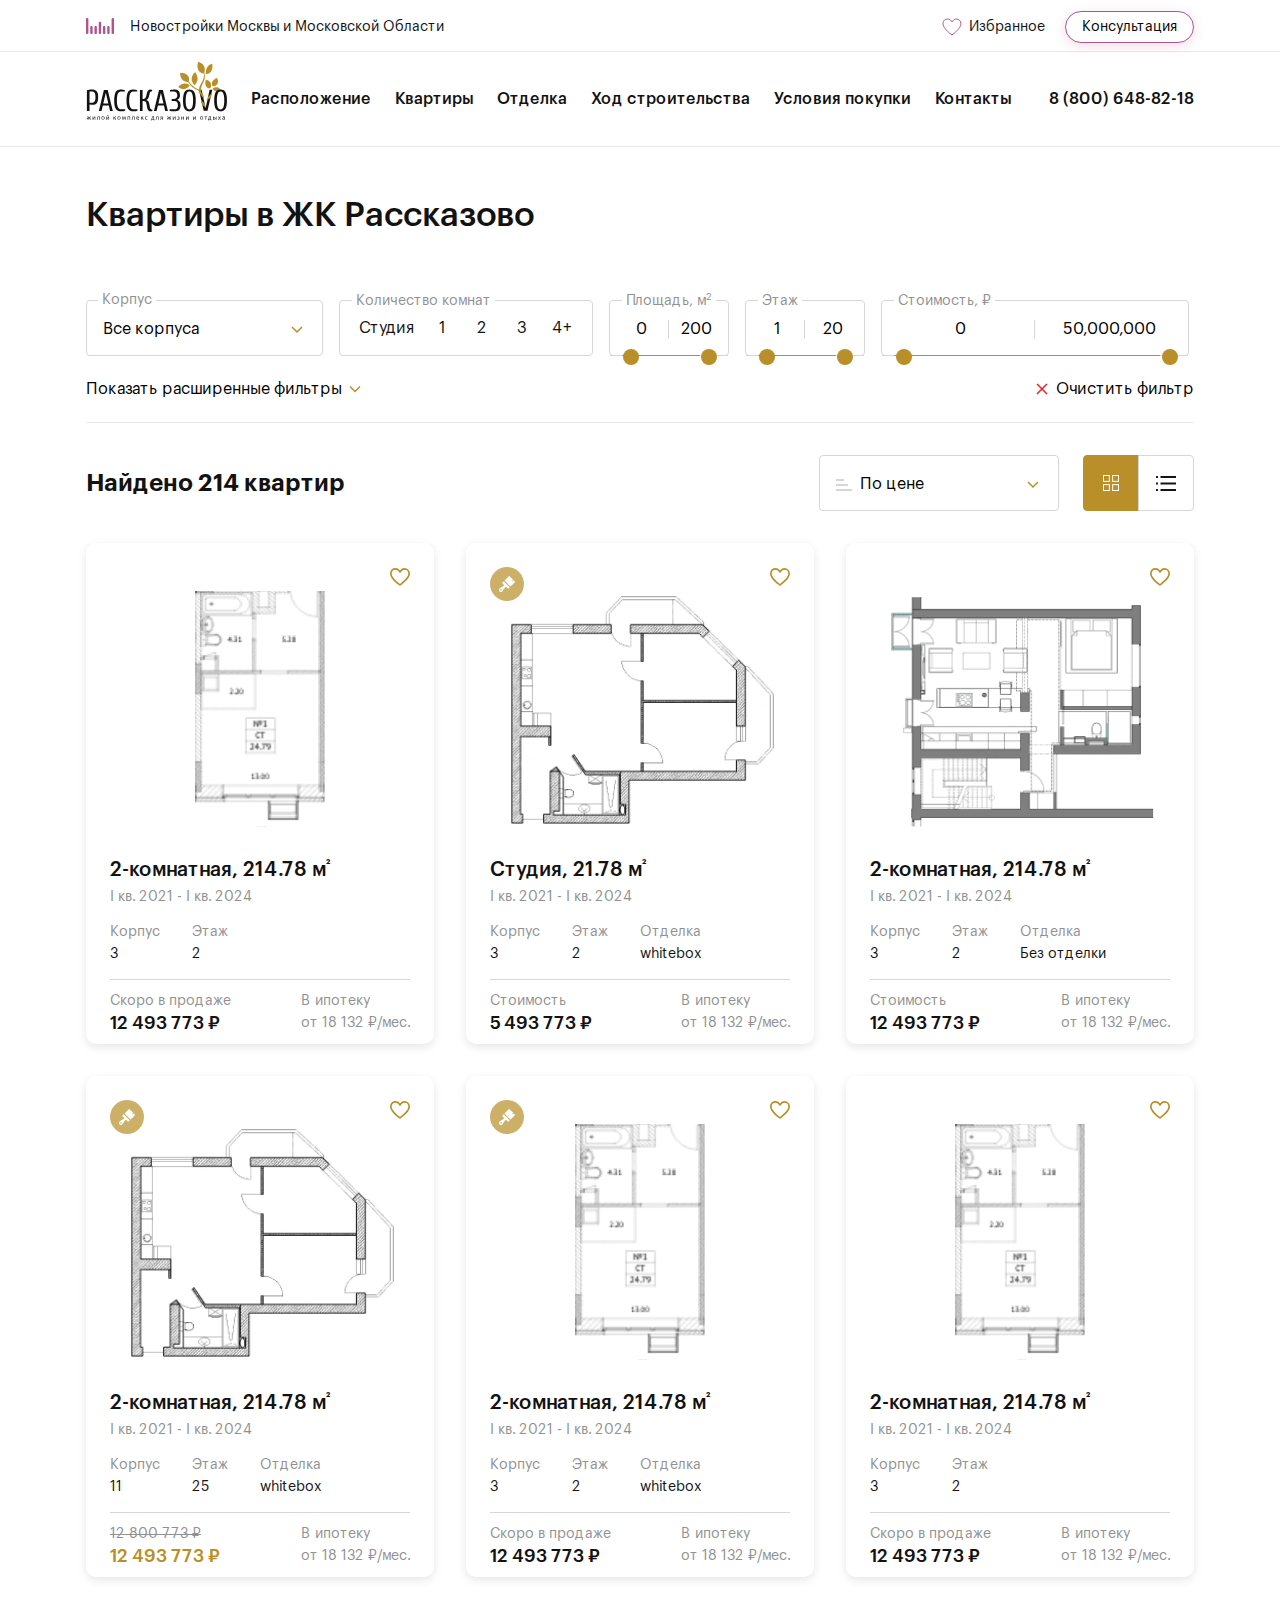
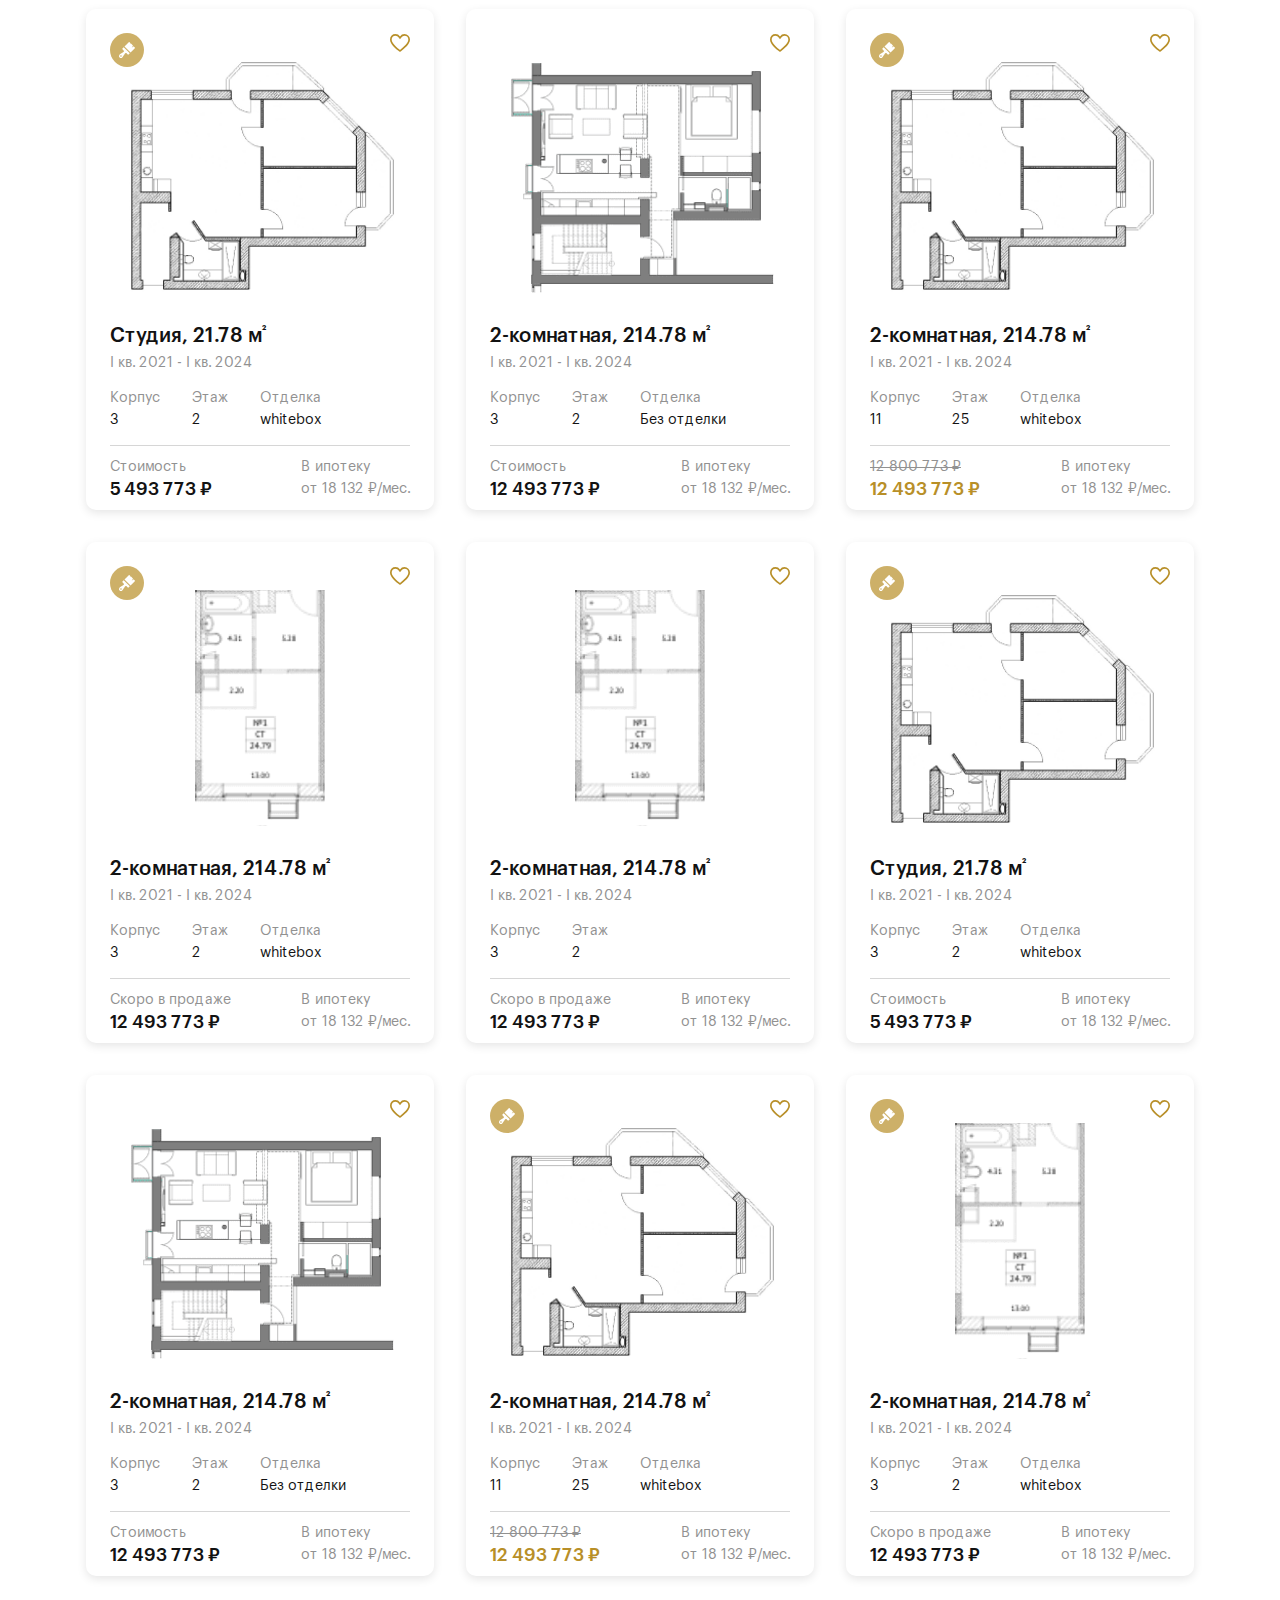
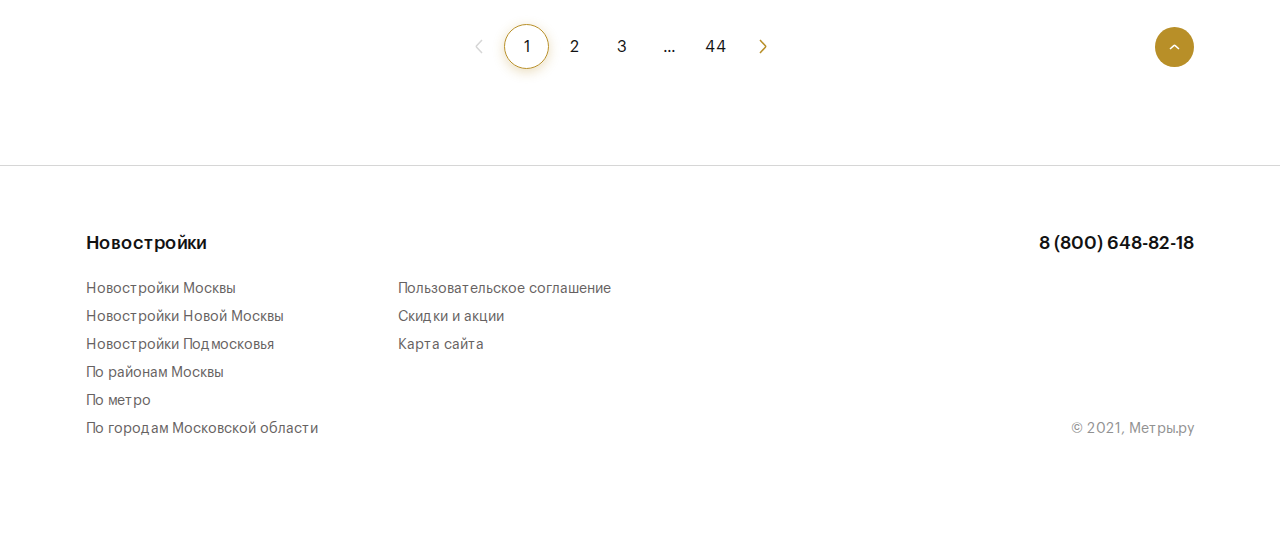
==== flats/index.html @ 44d591f7 "deploy" ====
<!DOCTYPE html>
<html lang="ru">
<head>
  <meta charset="utf-8">
  <meta http-equiv="X-UA-Compatible" content="IE=edge">
  <title>Квартиры в ЖК Рассказово</title>
  <meta name="theme-color" content="#fff">
  <meta name="apple-mobile-web-app-status-bar-style" content="black-translucent">
  <meta name="viewport"
        content="width=device-width, user-scalable=no, initial-scale=1.0, maximum-scale=1.0, minimum-scale=1.0">
  <link rel="shortcut icon" href="../img/favicons/favicon.ico" type="image/x-icon">
  <link rel="icon" sizes="16x16" href="../img/favicons/favicon-16x16.png" type="image/png">
  <link rel="icon" sizes="32x32" href="../img/favicons/favicon-32x32.png" type="image/png">
  <link rel="apple-touch-icon-precomposed" href="../img/favicons/apple-touch-icon-precomposed.png">
  <link rel="apple-touch-icon" href="../img/favicons/apple-touch-icon.png">
  <link rel="apple-touch-icon" sizes="57x57" href="../img/favicons/apple-touch-icon-57x57.png">
  <link rel="apple-touch-icon" sizes="60x60" href="../img/favicons/apple-touch-icon-60x60.png">
  <link rel="apple-touch-icon" sizes="72x72" href="../img/favicons/apple-touch-icon-72x72.png">
  <link rel="apple-touch-icon" sizes="76x76" href="../img/favicons/apple-touch-icon-76x76.png">
  <link rel="apple-touch-icon" sizes="114x114" href="../img/favicons/apple-touch-icon-114x114.png">
  <link rel="apple-touch-icon" sizes="120x120" href="../img/favicons/apple-touch-icon-120x120.png">
  <link rel="apple-touch-icon" sizes="144x144" href="../img/favicons/apple-touch-icon-144x144.png">
  <link rel="apple-touch-icon" sizes="152x152" href="../img/favicons/apple-touch-icon-152x152.png">
  <link rel="apple-touch-icon" sizes="167x167" href="../img/favicons/apple-touch-icon-167x167.png">
  <link rel="apple-touch-icon" sizes="180x180" href="../img/favicons/apple-touch-icon-180x180.png">
  <link rel="apple-touch-icon" sizes="1024x1024" href="../img/favicons/apple-touch-icon-1024x1024.png">
  <link rel="stylesheet" href="../styles/erycftegnruc.min.css">
</head>
<body class="rasskazovo">
  <header class="headerTop">
  <div class="container headerTop__container">
    <a class="headerTop__logo" href="..">
      <img class="headerTop__logoImg" src="../img/svg/logo-metres.svg" alt="logo">
      <span class="headerTop__logoText">Новостройки Москвы и Московской Области</span>
    </a>
    <div class="headerTop__linksContainer">

      <!-- .headerTop__favorites--hasItems  — класс для избранного, когда не пусто    -->
      <a class="headerTop__favorites" href="#favorites">
        <svg class="headerTop__favoritesIcon" width="23" height="22" viewBox="0 0 23 22" fill="none"
             xmlns="http://www.w3.org/2000/svg">
          <path
            d="M9.33194 7.00627L9.99971 7.97161L10.6675 7.00632C11.5132 5.78398 12.8676 5 14.3884 5C16.9134 5 19 7.16201 19 9.87815C19 10.9324 18.4944 12.1732 17.6078 13.5054C16.7329 14.82 15.5511 16.1289 14.3456 17.2998C13.1438 18.4672 11.9387 19.478 11.0322 20.1978C10.6083 20.5345 10.2511 20.8064 9.99191 21C9.73366 20.8131 9.37912 20.5511 8.9589 20.2263C8.0537 19.5265 6.85025 18.5401 5.65017 17.3896C4.4466 16.2358 3.26713 14.9366 2.39395 13.6134C1.51173 12.2765 1 11.0017 1 9.87811C1 8.09755 1.54506 6.90847 2.33022 6.1592C3.12593 5.39985 4.26516 5 5.6111 5C7.13235 5 8.48642 5.78398 9.33194 7.00627Z"
            stroke="#B0558C"/>
          <path
            class="headerTop__favoritesIconDot"
            d="M22 4.5C22 6.433 20.433 8 18.5 8C16.567 8 15 6.433 15 4.5C15 2.567 16.567 1 18.5 1C20.433 1 22 2.567 22 4.5Z"
            fill="#EC3A3A" stroke="white" opacity="0" stroke-width="1.5"/>
        </svg>
        <span class="headerTop__favoritesText">Избранное</span>
      </a>
      <button class="headerTop__consultation">
        Консультация
      </button>
    </div>
  </div>
</header>

  <nav class="jkHeader">
  <div class="container jkHeader__container">
    <div class="jkHeader__menuWrapper">
      <a class="jkHeader__logo" href="../jk-template.html">
        <!-- если есть лого, вставляется img-->
        <img class="jkHeader__logoImage" src="../img/contentJk/rasskazovo/rasskazovo-logo.svg" alt="логотип">

        <!-- если нет лого, вставляется текст-->
        <!-- <span class="jkHeader__logoText">Авентин</span>-->
      </a>
      <ul class="jkHeader__menuList">
        <li class="jkHeader__menuItem">
          <a href="">Расположение</a>
        </li>
        <li class="jkHeader__menuItem">
          <a href="../flats">Квартиры</a>
        </li>
        <li class="jkHeader__menuItem">
          <a href="">Отделка</a>
        </li>
        <li class="jkHeader__menuItem">
          <a href="">Ход строительства</a>
        </li>
        <li class="jkHeader__menuItem">
          <a href="../purchase">Условия покупки</a>
        </li>
        <li class="jkHeader__menuItem">
          <a href="">Контакты</a>
        </li>
      </ul>
    </div>
    <!--
      Было требование сделать ссылку на телефон без классов
      поэтому ииспользуем селектор ".jkHeader__container > a" для десктопной ссылки
      -->
    <a href="tel:88006488218">8 (800) 648-82-18</a>

    <div class="jkHeader__mobileOptions">
      <!--
      Было требование сделать ссылку на телефон без классов
      поэтому ииспользуем селектор ".jkHeader__mobileOptions > a" для мобильной ссылки
      -->
      <a href="tel:88006488218">
        <svg width="24" height="24" viewBox="0 0 24 24" fill="none" xmlns="http://www.w3.org/2000/svg">
          <path d="M6.44136 15.6241C8.61128 18.218 11.2234 20.2603 14.2047 21.7053C15.3398 22.2433 16.8579 22.8815 18.5491 22.9909C18.654 22.9954 18.7543 23 18.8591 23C19.9942 23 20.9059 22.608 21.649 21.8011C21.6535 21.7965 21.6627 21.7874 21.6672 21.7783C21.9316 21.4592 22.2325 21.172 22.547 20.8666C22.7613 20.6614 22.9801 20.4472 23.1898 20.2283C24.1608 19.2163 24.1608 17.9308 23.1807 16.9507L20.4409 14.2109C19.976 13.7277 19.4198 13.4724 18.8363 13.4724C18.2528 13.4724 17.6921 13.7277 17.2134 14.2064L15.5814 15.8384C15.431 15.7518 15.276 15.6743 15.1301 15.6013C14.9478 15.5102 14.7791 15.4235 14.6287 15.3278C13.1426 14.3842 12.1529 13.058 10.8628 11.4762C10.2109 10.6511 9.4136 10.0535 9.10817 9.34687C9.53668 8.95939 9.93784 8.55367 10.3253 8.15707C10.4621 8.01575 10.6034 7.87443 10.7447 7.73311C11.2371 7.24078 11.5015 6.67095 11.5015 6.092C11.5015 5.51305 11.2416 4.94322 10.7447 4.45089L9.38625 3.09242C9.22669 2.93286 9.07626 2.77787 8.92127 2.61832C8.62039 2.30833 8.30585 1.98923 7.99586 1.70203C7.52632 1.24161 6.97473 1 6.39122 1C5.81227 1 5.25612 1.24161 4.76834 1.70659L3.06341 3.41152C2.44344 4.0315 2.09242 4.78367 2.01948 5.65437C1.93287 6.74389 2.13345 7.90178 2.65313 9.30129C3.4509 11.4666 4.65438 13.477 6.44136 15.6241ZM3.52948 5.71429C3.54533 5.51522 3.61566 5.1043 4.05329 4.66667L6.14853 2.57143C6.41293 2.31614 6.67234 2.57143 6.67234 2.57143C6.67234 2.57143 6.93631 2.83084 7.19615 3.09524C7.50158 3.37787 7.40997 3.3045 7.71996 3.61905C7.87495 3.7786 8.08422 3.97875 8.24377 4.14286L9.29139 5.19048C9.57402 5.47311 9.8152 5.95546 9.8152 6.2381C9.8152 6.52073 9.57402 6.47927 9.29139 6.76191C9.15007 6.90322 8.9089 7.1444 8.76758 7.28571C8.34362 7.71423 8.70245 8.21633 8.26482 8.60381C7.71996 8.33333 8.25114 8.61749 8.24203 8.62661C7.86366 9.00497 7.92292 9.36511 8.0141 9.63862C8.01865 9.6523 8.02321 9.66142 8.02777 9.67509C8.37879 10.5184 8.86656 11.3208 9.62785 12.2781C10.9954 13.9648 12.436 15.2731 14.0224 16.2806C14.2184 16.4082 14.4281 16.5085 14.6241 16.6088C14.8065 16.7 14.9751 16.7866 15.1256 16.8823C15.1438 16.8914 15.1575 16.9005 15.1757 16.9097C15.3262 16.9872 15.472 17.0236 15.6179 17.0236C15.9826 17.0236 16.3603 16.9598 16.4378 16.8823L17.1485 16.1905L18.1962 15.1429C18.4606 14.8785 18.5537 14.8196 18.8363 14.8196C18.8363 14.8196 19.066 14.9514 19.2438 15.1429L22.3866 17.7619C22.9337 18.3089 22.419 18.7544 21.8628 19.3333C21.6714 19.5385 21.5533 19.652 21.339 19.8571C21.0199 20.1671 20.7418 20.5064 20.4409 20.8666C19.9167 21.4318 19.666 21.7783 18.8591 21.7783C18.7816 21.7783 18.6933 21.7828 18.6158 21.7783C17.1205 21.6826 15.5734 20.8778 14.5295 20.381C11.694 19.0088 9.78502 17.0898 7.71996 14.619C6.01959 12.5722 4.81003 10.8994 4.05329 8.85714C3.58375 7.60352 3.45654 6.63057 3.52948 5.71429Z" fill="var(--jk-color)"/>
        </svg>
      </a>
      <button class="jkHeader__mobileMenu">
        <span class="jkHeader__mobileMenuLine"></span>
      </button>
    </div>
  </div>
</nav>


  <main>
    <section class="flatsHead">
  <div class="container">
    <h1 class="flatsHead__heading">
      Квартиры в ЖК Рассказово
    </h1>
  </div>
</section>

    <div class="flatsFilters">
  <div class="container flatsFilters__container">

    <div class="flatsFilters__deskotopContainer">
      <!--
Адаптивный модуль фильтрации. Используется и в десктопе и модалке мобильного
-->

<div class="flatsFiltersForm" id="filters-desktop">

  <div class="flatsFiltersForm__wrapper">

    <div class="flatsFiltersForm__group flatsFiltersForm__group--top">
      <!-- селект корпус /-->
      <div class="baseSelect flatsFiltersForm__building" id="filters-desktop-building">
        <span class="baseSelect__title">Корпус</span>
        <button class="baseSelect__btn">
          <span class="baseSelect__btnText">Все корпуса</span>
          <svg class="baseSelect__arrow" width="18" height="13" viewBox="0 0 18 13" fill="none"
               xmlns="http://www.w3.org/2000/svg">
            <path d="M4 4L9 9L14 4" stroke="#B99028" stroke-width="1.5"/>
          </svg>
        </button>
        <div class="baseSelect__dropdown">
          <ul class="baseSelect__options">
            <li class="baseSelect__option baseSelect__option--selected">
              <span class="baseSelect__optionText">Все корпуса</span>
              <svg class="baseSelect__optionCheckIcon" width="16" height="13" viewBox="0 0 16 13" fill="none"
                   xmlns="http://www.w3.org/2000/svg">
                <path d="M1.5 6.5L5.25 11L15 1" stroke="var(--jk-color)" stroke-width="1.5"/>
              </svg>
            </li>
            <li class="baseSelect__option">
              <span class="baseSelect__optionText">Корпус 1</span>
              <svg class="baseSelect__optionCheckIcon" width="16" height="13" viewBox="0 0 16 13" fill="none"
                   xmlns="http://www.w3.org/2000/svg">
                <path d="M1.5 6.5L5.25 11L15 1" stroke="var(--jk-color)" stroke-width="1.5"/>
              </svg>
            </li>
            <li class="baseSelect__option">
              <span class="baseSelect__optionText">Корпус 2</span>
              <svg class="baseSelect__optionCheckIcon" width="16" height="13" viewBox="0 0 16 13" fill="none"
                   xmlns="http://www.w3.org/2000/svg">
                <path d="M1.5 6.5L5.25 11L15 1" stroke="var(--jk-color)" stroke-width="1.5"/>
              </svg>
            </li>
            <li class="baseSelect__option">
              <span class="baseSelect__optionText">Корпус 3</span>
              <svg class="baseSelect__optionCheckIcon" width="16" height="13" viewBox="0 0 16 13" fill="none"
                   xmlns="http://www.w3.org/2000/svg">
                <path d="M1.5 6.5L5.25 11L15 1" stroke="var(--jk-color)" stroke-width="1.5"/>
              </svg>
            </li>
            <li class="baseSelect__option">
              <span class="baseSelect__optionText">Корпус 4</span>
              <svg class="baseSelect__optionCheckIcon" width="16" height="13" viewBox="0 0 16 13" fill="none"
                   xmlns="http://www.w3.org/2000/svg">
                <path d="M1.5 6.5L5.25 11L15 1" stroke="var(--jk-color)" stroke-width="1.5"/>
              </svg>
            </li>
            <li class="baseSelect__option">
              <span class="baseSelect__optionText">Корпус 5</span>
              <svg class="baseSelect__optionCheckIcon" width="16" height="13" viewBox="0 0 16 13" fill="none"
                   xmlns="http://www.w3.org/2000/svg">
                <path d="M1.5 6.5L5.25 11L15 1" stroke="var(--jk-color)" stroke-width="1.5"/>
              </svg>
            </li>
            <li class="baseSelect__option">
              <span class="baseSelect__optionText">Корпус 6</span>
              <svg class="baseSelect__optionCheckIcon" width="16" height="13" viewBox="0 0 16 13" fill="none"
                   xmlns="http://www.w3.org/2000/svg">
                <path d="M1.5 6.5L5.25 11L15 1" stroke="var(--jk-color)" stroke-width="1.5"/>
              </svg>
            </li>
            <li class="baseSelect__option">
              <span class="baseSelect__optionText">Корпус 7</span>
              <svg class="baseSelect__optionCheckIcon" width="16" height="13" viewBox="0 0 16 13" fill="none"
                   xmlns="http://www.w3.org/2000/svg">
                <path d="M1.5 6.5L5.25 11L15 1" stroke="var(--jk-color)" stroke-width="1.5"/>
              </svg>
            </li>
            <li class="baseSelect__option">
              <span class="baseSelect__optionText">Корпус 8</span>
              <svg class="baseSelect__optionCheckIcon" width="16" height="13" viewBox="0 0 16 13" fill="none"
                   xmlns="http://www.w3.org/2000/svg">
                <path d="M1.5 6.5L5.25 11L15 1" stroke="var(--jk-color)" stroke-width="1.5"/>
              </svg>
            </li>
            <li class="baseSelect__option">
              <span class="baseSelect__optionText">Корпус 9</span>
              <svg class="baseSelect__optionCheckIcon" width="16" height="13" viewBox="0 0 16 13" fill="none"
                   xmlns="http://www.w3.org/2000/svg">
                <path d="M1.5 6.5L5.25 11L15 1" stroke="var(--jk-color)" stroke-width="1.5"/>
              </svg>
            </li>
          </ul>
        </div>
      </div>

      <!-- чекбоксы выбора комнат -->
      <div class="baseCheckboxGroup flatsFiltersForm__rooms">
        <span class="baseCheckboxGroup__title">Количество комнат</span>

        <div class="checkboxItem baseCheckboxGroup__item">
          <input
            class="checkboxItem__input"
            name="is danger"
            type="checkbox"
            id="filters-desktop-flat-st"
          >
          <label class="checkboxItem__label" for="filters-desktop-flat-st">Студия</label>
        </div>

        <div class="checkboxItem baseCheckboxGroup__item">
          <input
            class="checkboxItem__input"
            name="is danger"
            type="checkbox"
            id="filters-desktop-flat-1"
          >
          <label class="checkboxItem__label" for="filters-desktop-flat-1">1</label>
        </div>


        <div class="checkboxItem baseCheckboxGroup__item">
          <input
            class="checkboxItem__input"
            name="is danger"
            type="checkbox"
            id="filters-desktop-flat-2"
          >
          <label class="checkboxItem__label" for="filters-desktop-flat-2">2</label>
        </div>


        <div class="checkboxItem baseCheckboxGroup__item">
          <input
            class="checkboxItem__input"
            name="is danger"
            type="checkbox"
            id="filters-desktop-flat-3"
          >
          <label class="checkboxItem__label" for="filters-desktop-flat-3">3</label>
        </div>


        <div class="checkboxItem baseCheckboxGroup__item">
          <input
            class="checkboxItem__input"
            name="is danger"
            type="checkbox"
            id="filters-desktop-flat-4"
          >
          <label class="checkboxItem__label" for="filters-desktop-flat-4">4+</label>
        </div>
      </div>

      <!-- Инпут ввода площади -->
      <div class="baseDoubleRangeInput flatsFiltersForm__area" id="filters-desktop-area">
        <span class="baseDoubleRangeInput__title">Площадь, м<sup>2</sup></span>

        <label class="baseDoubleRangeInput__minValue">
          <input class="baseDoubleRangeInput__input baseDoubleRangeInput__input--min" value="0">
        </label>
        <label class="baseDoubleRangeInput__maxValue">
          <input class="baseDoubleRangeInput__input baseDoubleRangeInput__input--max" value="0">
        </label>

        <div class="baseDoubleRangeInput__slider">
          <div id="filters-desktop-change-area"></div>
        </div>
      </div>

      <!-- Инпут ввода этажа' -->
      <div class="baseDoubleRangeInput flatsFiltersForm__floor" id="filters-desktop-floor">
        <span class="baseDoubleRangeInput__title">Этаж</span>

        <label class="baseDoubleRangeInput__minValue">
          <input class="baseDoubleRangeInput__input baseDoubleRangeInput__input--min" value="0">
        </label>
        <label class="baseDoubleRangeInput__maxValue">
          <input class="baseDoubleRangeInput__input baseDoubleRangeInput__input--max" value="0">
        </label>

        <div class="baseDoubleRangeInput__slider">
          <div id="filters-desktop-change-floor"></div>
        </div>
      </div>

      <!-- Инпут ввода стоимости' -->
      <div class="baseDoubleRangeInput flatsFiltersForm__price" id="filters-desktop-price">
        <span class="baseDoubleRangeInput__title">Стоимость, ₽</span>

        <label class="baseDoubleRangeInput__minValue">
          <input class="baseDoubleRangeInput__input baseDoubleRangeInput__input--min" value="0">
        </label>
        <label class="baseDoubleRangeInput__maxValue">
          <input class="baseDoubleRangeInput__input baseDoubleRangeInput__input--max" value="0">
        </label>

        <div class="baseDoubleRangeInput__slider">
          <div id="filters-desktop-change-price"></div>
        </div>
      </div>
    </div>

    <div class="flatsFiltersForm__group flatsFiltersForm__group--bottom flatsFiltersForm__hidden">
      <!-- селект тип планировки /-->
      <div class="baseSelect flatsFiltersForm__layoutType" id="filters-desktop-layoutType">
        <span class="baseSelect__title">Тип планировки</span>
        <button class="baseSelect__btn">
          <span class="baseSelect__btnText">Не важно</span>
          <svg class="baseSelect__arrow" width="18" height="13" viewBox="0 0 18 13" fill="none"
               xmlns="http://www.w3.org/2000/svg">
            <path d="M4 4L9 9L14 4" stroke="#B99028" stroke-width="1.5"/>
          </svg>
        </button>
        <div class="baseSelect__dropdown">
          <ul class="baseSelect__options">
            <li class="baseSelect__option baseSelect__option--selected">
              <span class="baseSelect__optionText">Не важно</span>
              <svg class="baseSelect__optionCheckIcon" width="16" height="13" viewBox="0 0 16 13" fill="none"
                   xmlns="http://www.w3.org/2000/svg">
                <path d="M1.5 6.5L5.25 11L15 1" stroke="var(--jk-color)" stroke-width="1.5"/>
              </svg>
            </li>
            <li class="baseSelect__option">
              <span class="baseSelect__optionText">Смежная</span>
              <svg class="baseSelect__optionCheckIcon" width="16" height="13" viewBox="0 0 16 13" fill="none"
                   xmlns="http://www.w3.org/2000/svg">
                <path d="M1.5 6.5L5.25 11L15 1" stroke="var(--jk-color)" stroke-width="1.5"/>
              </svg>
            </li>
            <li class="baseSelect__option">
              <span class="baseSelect__optionText">Изолированная</span>
              <svg class="baseSelect__optionCheckIcon" width="16" height="13" viewBox="0 0 16 13" fill="none"
                   xmlns="http://www.w3.org/2000/svg">
                <path d="M1.5 6.5L5.25 11L15 1" stroke="var(--jk-color)" stroke-width="1.5"/>
              </svg>
            </li>
          </ul>
        </div>
      </div>

      <!-- селект вид из окна /-->
      <div class="baseSelect flatsFiltersForm__windowView" id="filters-desktop-windowView">
        <span class="baseSelect__title">Вид из окна</span>
        <button class="baseSelect__btn">
          <span class="baseSelect__btnText">Не важно</span>
          <svg class="baseSelect__arrow" width="18" height="13" viewBox="0 0 18 13" fill="none"
               xmlns="http://www.w3.org/2000/svg">
            <path d="M4 4L9 9L14 4" stroke="#B99028" stroke-width="1.5"/>
          </svg>
        </button>
        <div class="baseSelect__dropdown">
          <ul class="baseSelect__options">
            <li class="baseSelect__option baseSelect__option--selected">
              <span class="baseSelect__optionText">Не важно</span>
              <svg class="baseSelect__optionCheckIcon" width="16" height="13" viewBox="0 0 16 13" fill="none"
                   xmlns="http://www.w3.org/2000/svg">
                <path d="M1.5 6.5L5.25 11L15 1" stroke="var(--jk-color)" stroke-width="1.5"/>
              </svg>
            </li>
            <li class="baseSelect__option">
              <span class="baseSelect__optionText">Во двор</span>
              <svg class="baseSelect__optionCheckIcon" width="16" height="13" viewBox="0 0 16 13" fill="none"
                   xmlns="http://www.w3.org/2000/svg">
                <path d="M1.5 6.5L5.25 11L15 1" stroke="var(--jk-color)" stroke-width="1.5"/>
              </svg>
            </li>
          </ul>
        </div>
      </div>

      <!-- селект видов отделки /-->
      <div class="baseSelect flatsFiltersForm__decoration" id="filters-desktop-decoration">
        <span class="baseSelect__title">Отделка</span>
        <button class="baseSelect__btn">
          <span class="baseSelect__btnText">Не важно</span>
          <svg class="baseSelect__arrow" width="18" height="13" viewBox="0 0 18 13" fill="none"
               xmlns="http://www.w3.org/2000/svg">
            <path d="M4 4L9 9L14 4" stroke="#B99028" stroke-width="1.5"/>
          </svg>
        </button>
        <div class="baseSelect__dropdown">
          <ul class="baseSelect__options">
            <li class="baseSelect__option baseSelect__option--selected">
              <span class="baseSelect__optionText">Не важно</span>
              <svg class="baseSelect__optionCheckIcon" width="16" height="13" viewBox="0 0 16 13" fill="none"
                   xmlns="http://www.w3.org/2000/svg">
                <path d="M1.5 6.5L5.25 11L15 1" stroke="var(--jk-color)" stroke-width="1.5"/>
              </svg>
            </li>
            <li class="baseSelect__option">
              <span class="baseSelect__optionText">Черновая</span>
              <svg class="baseSelect__optionCheckIcon" width="16" height="13" viewBox="0 0 16 13" fill="none"
                   xmlns="http://www.w3.org/2000/svg">
                <path d="M1.5 6.5L5.25 11L15 1" stroke="var(--jk-color)" stroke-width="1.5"/>
              </svg>
            </li>
            <li class="baseSelect__option">
              <span class="baseSelect__optionText">Чистовая</span>
              <svg class="baseSelect__optionCheckIcon" width="16" height="13" viewBox="0 0 16 13" fill="none"
                   xmlns="http://www.w3.org/2000/svg">
                <path d="M1.5 6.5L5.25 11L15 1" stroke="var(--jk-color)" stroke-width="1.5"/>
              </svg>
            </li>
            <li class="baseSelect__option">
              <span class="baseSelect__optionText">Без отделки</span>
              <svg class="baseSelect__optionCheckIcon" width="16" height="13" viewBox="0 0 16 13" fill="none"
                   xmlns="http://www.w3.org/2000/svg">
                <path d="M1.5 6.5L5.25 11L15 1" stroke="var(--jk-color)" stroke-width="1.5"/>
              </svg>
            </li>
          </ul>
        </div>
      </div>

      <!-- селект сроков выдачи ключей /-->
      <div class="baseSelect flatsFiltersForm__date" id="filters-desktop-date">
        <span class="baseSelect__title">Ключи до</span>
        <button class="baseSelect__btn">
          <span class="baseSelect__btnText">Не важно</span>
          <svg class="baseSelect__arrow" width="18" height="13" viewBox="0 0 18 13" fill="none"
               xmlns="http://www.w3.org/2000/svg">
            <path d="M4 4L9 9L14 4" stroke="#B99028" stroke-width="1.5"/>
          </svg>
        </button>
        <div class="baseSelect__dropdown">
          <ul class="baseSelect__options">
            <li class="baseSelect__option baseSelect__option--selected">
              <span class="baseSelect__optionText">Не важно</span>
              <svg class="baseSelect__optionCheckIcon" width="16" height="13" viewBox="0 0 16 13" fill="none"
                   xmlns="http://www.w3.org/2000/svg">
                <path d="M1.5 6.5L5.25 11L15 1" stroke="var(--jk-color)" stroke-width="1.5"/>
              </svg>
            </li>
            <li class="baseSelect__option">
              <span class="baseSelect__optionText">1 квартал 2022</span>
              <svg class="baseSelect__optionCheckIcon" width="16" height="13" viewBox="0 0 16 13" fill="none"
                   xmlns="http://www.w3.org/2000/svg">
                <path d="M1.5 6.5L5.25 11L15 1" stroke="var(--jk-color)" stroke-width="1.5"/>
              </svg>
            </li>
            <li class="baseSelect__option">
              <span class="baseSelect__optionText">3 квартал 2022</span>
              <svg class="baseSelect__optionCheckIcon" width="16" height="13" viewBox="0 0 16 13" fill="none"
                   xmlns="http://www.w3.org/2000/svg">
                <path d="M1.5 6.5L5.25 11L15 1" stroke="var(--jk-color)" stroke-width="1.5"/>
              </svg>
            </li>
            <li class="baseSelect__option">
              <span class="baseSelect__optionText">1 квартал 2023</span>
              <svg class="baseSelect__optionCheckIcon" width="16" height="13" viewBox="0 0 16 13" fill="none"
                   xmlns="http://www.w3.org/2000/svg">
                <path d="M1.5 6.5L5.25 11L15 1" stroke="var(--jk-color)" stroke-width="1.5"/>
              </svg>
            </li>
          </ul>
        </div>
      </div>
    </div>

    <!-- Баблы(чекбоксы) дополнительных фильтров> /-->
    <ul class="flatsFiltersForm__bubbleList flatsFiltersForm__hidden">
      <li class="baseBubbleItem flatsFiltersForm__bubbleItem">
        <input
          class="baseBubbleItem__input"
          name="bubble"
          type="checkbox"
          id="filters-desktop-bubble-euro"
        >
        <label class="baseBubbleItem__label" for="filters-desktop-bubble-euro">Евро</label>
      </li>
      <li class="baseBubbleItem flatsFiltersForm__bubbleItem">
        <input
          class="baseBubbleItem__input"
          name="bubble"
          type="checkbox"
          id="filters-desktop-bubble-decor-1"
        >
        <label class="baseBubbleItem__label" for="filters-desktop-bubble-decor-1">Без отделки</label>
      </li>
      <li class="baseBubbleItem flatsFiltersForm__bubbleItem">
        <input
          class="baseBubbleItem__input"
          name="bubble"
          type="checkbox"
          id="filters-desktop-bubble-decor-2"
        >
        <label class="baseBubbleItem__label" for="filters-desktop-bubble-decor-2">Черновая</label>
      </li>
      <li class="baseBubbleItem flatsFiltersForm__bubbleItem">
        <input
          class="baseBubbleItem__input"
          name="bubble"
          type="checkbox"
          id="filters-desktop-bubble-decor-3"
        >
        <label class="baseBubbleItem__label" for="filters-desktop-bubble-decor-3">Чистовая</label>
      </li>
      <li class="baseBubbleItem flatsFiltersForm__bubbleItem">
        <input
          class="baseBubbleItem__input"
          name="bubble"
          type="checkbox"
          id="filters-desktop-bubble-transformer"
        >
        <label class="baseBubbleItem__label" for="filters-desktop-bubble-transformer">Квартира-трансформер</label>
      </li>
      <li class="baseBubbleItem flatsFiltersForm__bubbleItem">
        <input
          class="baseBubbleItem__input"
          name="bubble"
          type="checkbox"
          id="filters-desktop-bubble-views-flats"
        >
        <label class="baseBubbleItem__label" for="filters-desktop-bubble-views-flats">Видовые квартиры</label>
      </li>
      <li class="baseBubbleItem flatsFiltersForm__bubbleItem">
        <input
          class="baseBubbleItem__input"
          name="bubble"
          type="checkbox"
          id="filters-desktop-bubble-apartaments"
        >
        <label class="baseBubbleItem__label" for="filters-desktop-bubble-apartaments">Апартаменты</label>
      </li>
      <li class="baseBubbleItem flatsFiltersForm__bubbleItem">
        <input
          class="baseBubbleItem__input"
          name="bubble"
          type="checkbox"
          id="filters-desktop-bubble-penthouses"
        >
        <label class="baseBubbleItem__label" for="filters-desktop-bubble-penthouses">Пентхаусы</label>
      </li>
      <li class="baseBubbleItem flatsFiltersForm__bubbleItem">
        <input
          class="baseBubbleItem__input"
          name="bubble"
          type="checkbox"
          id="filters-desktop-bubble-double-bathroom"
        >
        <label class="baseBubbleItem__label" for="filters-desktop-bubble-double-bathroom">2 ванные</label>
      </li>
    </ul>
  </div>

</div>

<div class="flatsFiltersForm__options">
  <button class="flatsFiltersForm__showHideBtn" id="filters-desktop-show-hide-btn">
    <span>Показать расширенные фильтры</span>
    <svg width="18" height="14" viewBox="0 0 18 14" fill="none" xmlns="http://www.w3.org/2000/svg">
      <path d="M4 4.5L9 9.5L14 4.5" stroke="var(--jk-color)" stroke-width="1.5"/>
    </svg>
  </button>
  <button class="flatsFiltersForm__clearBtn">
    <svg width="12" height="12" viewBox="0 0 12 12" fill="none" xmlns="http://www.w3.org/2000/svg">
      <path d="M11 11L2.81818 2.81818L1 1" stroke="#E52628" stroke-width="1.5"/>
      <path d="M1.00049 11L9.18231 2.81818L11.0005 1" stroke="#E52628" stroke-width="1.5"/>
    </svg>
    <span>Очистить фильтр</span>
  </button>
</div>


    </div>

    <div class="flatsFilters__mobileContainer">
      <button class="flatsFilters__mobileFilterBtn">фильтр</button>
      <!--
       Селект сортировки дублируется, так как по дизайну он находится в двух разных блоках,
       один из которых (flatsFilters__mobileContainer) скрыт в десктопе и закреплен при скролле на мобильном
       /-->
      <div class="flatsFilters__sortSelectWrapper">
        <div class="baseSelect flatsFilters__sortSelect" id="sort-mobile">
          <button class="baseSelect__btn">
            <div class="baseSelect__sortWrapper">
              <svg class="baseSelect__sortIcon" width="16" height="12" viewBox="0 0 16 12" fill="none"
                   xmlns="http://www.w3.org/2000/svg">
                <rect width="8" height="2" fill="#D6D6D6"/>
                <rect y="5" width="12" height="2" fill="#D6D6D6"/>
                <rect y="10" width="16" height="2" fill="#D6D6D6"/>
              </svg>
              <span class="baseSelect__btnText">По цене (сначала дешевле)</span>
            </div>
            <svg class="baseSelect__arrow" width="18" height="13" viewBox="0 0 18 13" fill="none"
                 xmlns="http://www.w3.org/2000/svg">
              <path d="M4 4L9 9L14 4" stroke="#B99028" stroke-width="1.5"/>
            </svg>
          </button>
          <div class="baseSelect__dropdown">
            <ul class="baseSelect__options">
              <li class="baseSelect__option baseSelect__option--selected">
                <span class="baseSelect__optionText">По цене (сначала дешевле)</span>
                <svg class="baseSelect__optionCheckIcon" width="16" height="13" viewBox="0 0 16 13" fill="none"
                     xmlns="http://www.w3.org/2000/svg">
                  <path d="M1.5 6.5L5.25 11L15 1" stroke="var(--jk-color)" stroke-width="1.5"/>
                </svg>
              </li>
              <li class="baseSelect__option" data-descending="true">
                <span class="baseSelect__optionText">По цене (сначала дороже)</span>
                <svg class="baseSelect__optionCheckIcon" width="16" height="13" viewBox="0 0 16 13" fill="none"
                     xmlns="http://www.w3.org/2000/svg">
                  <path d="M1.5 6.5L5.25 11L15 1" stroke="var(--jk-color)" stroke-width="1.5"/>
                </svg>
              </li>
              <li class="baseSelect__option">
                <span class="baseSelect__optionText">По площади (сначала меньше)</span>
                <svg class="baseSelect__optionCheckIcon" width="16" height="13" viewBox="0 0 16 13" fill="none"
                     xmlns="http://www.w3.org/2000/svg">
                  <path d="M1.5 6.5L5.25 11L15 1" stroke="var(--jk-color)" stroke-width="1.5"/>
                </svg>
              </li>
              <li class="baseSelect__option" data-descending="true">
                <span class="baseSelect__optionText">По площади (сначала больше)</span>
                <svg class="baseSelect__optionCheckIcon" width="16" height="13" viewBox="0 0 16 13" fill="none"
                     xmlns="http://www.w3.org/2000/svg">
                  <path d="M1.5 6.5L5.25 11L15 1" stroke="var(--jk-color)" stroke-width="1.5"/>
                </svg>
              </li>
            </ul>
          </div>
        </div>
      </div>
    </div>
    <!-- Модальное окно с фильтрами для мобильного   -->
    <!--
Модальное окно получают 'display: none' при > 984px ширины экрана
-->

<div class="flatsFiltersModal">
  <header class="flatsFiltersModal__header">
    <div class="container flatsFiltersModal__headerContainer">

      <button class="flatsFiltersModal__clearBtn">Очистить фильтр</button>

      <button class="flatsFiltersModal__close">
        <svg width="24" height="25" viewBox="0 0 24 25" fill="none" xmlns="http://www.w3.org/2000/svg">
          <rect width="30.8355" height="3.01242"
                transform="matrix(0.705401 -0.708809 0.705401 0.708809 0.121094 21.8564)" fill="#121212"/>
          <rect width="30.8354" height="3.01242"
                transform="matrix(0.706124 0.708088 -0.706124 0.708088 2.12695 0.0372772)" fill="#121212"/>
        </svg>
      </button>
    </div>
  </header>

  <div class="flatsFiltersModal__body">
    <div class="container">
      <!--
Адаптивный модуль фильтрации. Используется и в десктопе и модалке мобильного
-->

<div class="flatsFiltersForm" id="filters-mobile">

  <div class="flatsFiltersForm__wrapper">

    <div class="flatsFiltersForm__group flatsFiltersForm__group--top">
      <!-- селект корпус /-->
      <div class="baseSelect flatsFiltersForm__building" id="filters-mobile-building">
        <span class="baseSelect__title">Корпус</span>
        <button class="baseSelect__btn">
          <span class="baseSelect__btnText">Все корпуса</span>
          <svg class="baseSelect__arrow" width="18" height="13" viewBox="0 0 18 13" fill="none"
               xmlns="http://www.w3.org/2000/svg">
            <path d="M4 4L9 9L14 4" stroke="#B99028" stroke-width="1.5"/>
          </svg>
        </button>
        <div class="baseSelect__dropdown">
          <ul class="baseSelect__options">
            <li class="baseSelect__option baseSelect__option--selected">
              <span class="baseSelect__optionText">Все корпуса</span>
              <svg class="baseSelect__optionCheckIcon" width="16" height="13" viewBox="0 0 16 13" fill="none"
                   xmlns="http://www.w3.org/2000/svg">
                <path d="M1.5 6.5L5.25 11L15 1" stroke="var(--jk-color)" stroke-width="1.5"/>
              </svg>
            </li>
            <li class="baseSelect__option">
              <span class="baseSelect__optionText">Корпус 1</span>
              <svg class="baseSelect__optionCheckIcon" width="16" height="13" viewBox="0 0 16 13" fill="none"
                   xmlns="http://www.w3.org/2000/svg">
                <path d="M1.5 6.5L5.25 11L15 1" stroke="var(--jk-color)" stroke-width="1.5"/>
              </svg>
            </li>
            <li class="baseSelect__option">
              <span class="baseSelect__optionText">Корпус 2</span>
              <svg class="baseSelect__optionCheckIcon" width="16" height="13" viewBox="0 0 16 13" fill="none"
                   xmlns="http://www.w3.org/2000/svg">
                <path d="M1.5 6.5L5.25 11L15 1" stroke="var(--jk-color)" stroke-width="1.5"/>
              </svg>
            </li>
            <li class="baseSelect__option">
              <span class="baseSelect__optionText">Корпус 3</span>
              <svg class="baseSelect__optionCheckIcon" width="16" height="13" viewBox="0 0 16 13" fill="none"
                   xmlns="http://www.w3.org/2000/svg">
                <path d="M1.5 6.5L5.25 11L15 1" stroke="var(--jk-color)" stroke-width="1.5"/>
              </svg>
            </li>
            <li class="baseSelect__option">
              <span class="baseSelect__optionText">Корпус 4</span>
              <svg class="baseSelect__optionCheckIcon" width="16" height="13" viewBox="0 0 16 13" fill="none"
                   xmlns="http://www.w3.org/2000/svg">
                <path d="M1.5 6.5L5.25 11L15 1" stroke="var(--jk-color)" stroke-width="1.5"/>
              </svg>
            </li>
            <li class="baseSelect__option">
              <span class="baseSelect__optionText">Корпус 5</span>
              <svg class="baseSelect__optionCheckIcon" width="16" height="13" viewBox="0 0 16 13" fill="none"
                   xmlns="http://www.w3.org/2000/svg">
                <path d="M1.5 6.5L5.25 11L15 1" stroke="var(--jk-color)" stroke-width="1.5"/>
              </svg>
            </li>
            <li class="baseSelect__option">
              <span class="baseSelect__optionText">Корпус 6</span>
              <svg class="baseSelect__optionCheckIcon" width="16" height="13" viewBox="0 0 16 13" fill="none"
                   xmlns="http://www.w3.org/2000/svg">
                <path d="M1.5 6.5L5.25 11L15 1" stroke="var(--jk-color)" stroke-width="1.5"/>
              </svg>
            </li>
            <li class="baseSelect__option">
              <span class="baseSelect__optionText">Корпус 7</span>
              <svg class="baseSelect__optionCheckIcon" width="16" height="13" viewBox="0 0 16 13" fill="none"
                   xmlns="http://www.w3.org/2000/svg">
                <path d="M1.5 6.5L5.25 11L15 1" stroke="var(--jk-color)" stroke-width="1.5"/>
              </svg>
            </li>
            <li class="baseSelect__option">
              <span class="baseSelect__optionText">Корпус 8</span>
              <svg class="baseSelect__optionCheckIcon" width="16" height="13" viewBox="0 0 16 13" fill="none"
                   xmlns="http://www.w3.org/2000/svg">
                <path d="M1.5 6.5L5.25 11L15 1" stroke="var(--jk-color)" stroke-width="1.5"/>
              </svg>
            </li>
            <li class="baseSelect__option">
              <span class="baseSelect__optionText">Корпус 9</span>
              <svg class="baseSelect__optionCheckIcon" width="16" height="13" viewBox="0 0 16 13" fill="none"
                   xmlns="http://www.w3.org/2000/svg">
                <path d="M1.5 6.5L5.25 11L15 1" stroke="var(--jk-color)" stroke-width="1.5"/>
              </svg>
            </li>
          </ul>
        </div>
      </div>

      <!-- чекбоксы выбора комнат -->
      <div class="baseCheckboxGroup flatsFiltersForm__rooms">
        <span class="baseCheckboxGroup__title">Количество комнат</span>

        <div class="checkboxItem baseCheckboxGroup__item">
          <input
            class="checkboxItem__input"
            name="is danger"
            type="checkbox"
            id="filters-mobile-flat-st"
          >
          <label class="checkboxItem__label" for="filters-mobile-flat-st">Студия</label>
        </div>

        <div class="checkboxItem baseCheckboxGroup__item">
          <input
            class="checkboxItem__input"
            name="is danger"
            type="checkbox"
            id="filters-mobile-flat-1"
          >
          <label class="checkboxItem__label" for="filters-mobile-flat-1">1</label>
        </div>


        <div class="checkboxItem baseCheckboxGroup__item">
          <input
            class="checkboxItem__input"
            name="is danger"
            type="checkbox"
            id="filters-mobile-flat-2"
          >
          <label class="checkboxItem__label" for="filters-mobile-flat-2">2</label>
        </div>


        <div class="checkboxItem baseCheckboxGroup__item">
          <input
            class="checkboxItem__input"
            name="is danger"
            type="checkbox"
            id="filters-mobile-flat-3"
          >
          <label class="checkboxItem__label" for="filters-mobile-flat-3">3</label>
        </div>


        <div class="checkboxItem baseCheckboxGroup__item">
          <input
            class="checkboxItem__input"
            name="is danger"
            type="checkbox"
            id="filters-mobile-flat-4"
          >
          <label class="checkboxItem__label" for="filters-mobile-flat-4">4+</label>
        </div>
      </div>

      <!-- Инпут ввода площади -->
      <div class="baseDoubleRangeInput flatsFiltersForm__area" id="filters-mobile-area">
        <span class="baseDoubleRangeInput__title">Площадь, м<sup>2</sup></span>

        <label class="baseDoubleRangeInput__minValue">
          <input class="baseDoubleRangeInput__input baseDoubleRangeInput__input--min" value="0">
        </label>
        <label class="baseDoubleRangeInput__maxValue">
          <input class="baseDoubleRangeInput__input baseDoubleRangeInput__input--max" value="0">
        </label>

        <div class="baseDoubleRangeInput__slider">
          <div id="filters-mobile-change-area"></div>
        </div>
      </div>

      <!-- Инпут ввода этажа' -->
      <div class="baseDoubleRangeInput flatsFiltersForm__floor" id="filters-mobile-floor">
        <span class="baseDoubleRangeInput__title">Этаж</span>

        <label class="baseDoubleRangeInput__minValue">
          <input class="baseDoubleRangeInput__input baseDoubleRangeInput__input--min" value="0">
        </label>
        <label class="baseDoubleRangeInput__maxValue">
          <input class="baseDoubleRangeInput__input baseDoubleRangeInput__input--max" value="0">
        </label>

        <div class="baseDoubleRangeInput__slider">
          <div id="filters-mobile-change-floor"></div>
        </div>
      </div>

      <!-- Инпут ввода стоимости' -->
      <div class="baseDoubleRangeInput flatsFiltersForm__price" id="filters-mobile-price">
        <span class="baseDoubleRangeInput__title">Стоимость, ₽</span>

        <label class="baseDoubleRangeInput__minValue">
          <input class="baseDoubleRangeInput__input baseDoubleRangeInput__input--min" value="0">
        </label>
        <label class="baseDoubleRangeInput__maxValue">
          <input class="baseDoubleRangeInput__input baseDoubleRangeInput__input--max" value="0">
        </label>

        <div class="baseDoubleRangeInput__slider">
          <div id="filters-mobile-change-price"></div>
        </div>
      </div>
    </div>

    <div class="flatsFiltersForm__group flatsFiltersForm__group--bottom flatsFiltersForm__hidden">
      <!-- селект тип планировки /-->
      <div class="baseSelect flatsFiltersForm__layoutType" id="filters-mobile-layoutType">
        <span class="baseSelect__title">Тип планировки</span>
        <button class="baseSelect__btn">
          <span class="baseSelect__btnText">Не важно</span>
          <svg class="baseSelect__arrow" width="18" height="13" viewBox="0 0 18 13" fill="none"
               xmlns="http://www.w3.org/2000/svg">
            <path d="M4 4L9 9L14 4" stroke="#B99028" stroke-width="1.5"/>
          </svg>
        </button>
        <div class="baseSelect__dropdown">
          <ul class="baseSelect__options">
            <li class="baseSelect__option baseSelect__option--selected">
              <span class="baseSelect__optionText">Не важно</span>
              <svg class="baseSelect__optionCheckIcon" width="16" height="13" viewBox="0 0 16 13" fill="none"
                   xmlns="http://www.w3.org/2000/svg">
                <path d="M1.5 6.5L5.25 11L15 1" stroke="var(--jk-color)" stroke-width="1.5"/>
              </svg>
            </li>
            <li class="baseSelect__option">
              <span class="baseSelect__optionText">Смежная</span>
              <svg class="baseSelect__optionCheckIcon" width="16" height="13" viewBox="0 0 16 13" fill="none"
                   xmlns="http://www.w3.org/2000/svg">
                <path d="M1.5 6.5L5.25 11L15 1" stroke="var(--jk-color)" stroke-width="1.5"/>
              </svg>
            </li>
            <li class="baseSelect__option">
              <span class="baseSelect__optionText">Изолированная</span>
              <svg class="baseSelect__optionCheckIcon" width="16" height="13" viewBox="0 0 16 13" fill="none"
                   xmlns="http://www.w3.org/2000/svg">
                <path d="M1.5 6.5L5.25 11L15 1" stroke="var(--jk-color)" stroke-width="1.5"/>
              </svg>
            </li>
          </ul>
        </div>
      </div>

      <!-- селект вид из окна /-->
      <div class="baseSelect flatsFiltersForm__windowView" id="filters-mobile-windowView">
        <span class="baseSelect__title">Вид из окна</span>
        <button class="baseSelect__btn">
          <span class="baseSelect__btnText">Не важно</span>
          <svg class="baseSelect__arrow" width="18" height="13" viewBox="0 0 18 13" fill="none"
               xmlns="http://www.w3.org/2000/svg">
            <path d="M4 4L9 9L14 4" stroke="#B99028" stroke-width="1.5"/>
          </svg>
        </button>
        <div class="baseSelect__dropdown">
          <ul class="baseSelect__options">
            <li class="baseSelect__option baseSelect__option--selected">
              <span class="baseSelect__optionText">Не важно</span>
              <svg class="baseSelect__optionCheckIcon" width="16" height="13" viewBox="0 0 16 13" fill="none"
                   xmlns="http://www.w3.org/2000/svg">
                <path d="M1.5 6.5L5.25 11L15 1" stroke="var(--jk-color)" stroke-width="1.5"/>
              </svg>
            </li>
            <li class="baseSelect__option">
              <span class="baseSelect__optionText">Во двор</span>
              <svg class="baseSelect__optionCheckIcon" width="16" height="13" viewBox="0 0 16 13" fill="none"
                   xmlns="http://www.w3.org/2000/svg">
                <path d="M1.5 6.5L5.25 11L15 1" stroke="var(--jk-color)" stroke-width="1.5"/>
              </svg>
            </li>
          </ul>
        </div>
      </div>

      <!-- селект видов отделки /-->
      <div class="baseSelect flatsFiltersForm__decoration" id="filters-mobile-decoration">
        <span class="baseSelect__title">Отделка</span>
        <button class="baseSelect__btn">
          <span class="baseSelect__btnText">Не важно</span>
          <svg class="baseSelect__arrow" width="18" height="13" viewBox="0 0 18 13" fill="none"
               xmlns="http://www.w3.org/2000/svg">
            <path d="M4 4L9 9L14 4" stroke="#B99028" stroke-width="1.5"/>
          </svg>
        </button>
        <div class="baseSelect__dropdown">
          <ul class="baseSelect__options">
            <li class="baseSelect__option baseSelect__option--selected">
              <span class="baseSelect__optionText">Не важно</span>
              <svg class="baseSelect__optionCheckIcon" width="16" height="13" viewBox="0 0 16 13" fill="none"
                   xmlns="http://www.w3.org/2000/svg">
                <path d="M1.5 6.5L5.25 11L15 1" stroke="var(--jk-color)" stroke-width="1.5"/>
              </svg>
            </li>
            <li class="baseSelect__option">
              <span class="baseSelect__optionText">Черновая</span>
              <svg class="baseSelect__optionCheckIcon" width="16" height="13" viewBox="0 0 16 13" fill="none"
                   xmlns="http://www.w3.org/2000/svg">
                <path d="M1.5 6.5L5.25 11L15 1" stroke="var(--jk-color)" stroke-width="1.5"/>
              </svg>
            </li>
            <li class="baseSelect__option">
              <span class="baseSelect__optionText">Чистовая</span>
              <svg class="baseSelect__optionCheckIcon" width="16" height="13" viewBox="0 0 16 13" fill="none"
                   xmlns="http://www.w3.org/2000/svg">
                <path d="M1.5 6.5L5.25 11L15 1" stroke="var(--jk-color)" stroke-width="1.5"/>
              </svg>
            </li>
            <li class="baseSelect__option">
              <span class="baseSelect__optionText">Без отделки</span>
              <svg class="baseSelect__optionCheckIcon" width="16" height="13" viewBox="0 0 16 13" fill="none"
                   xmlns="http://www.w3.org/2000/svg">
                <path d="M1.5 6.5L5.25 11L15 1" stroke="var(--jk-color)" stroke-width="1.5"/>
              </svg>
            </li>
          </ul>
        </div>
      </div>

      <!-- селект сроков выдачи ключей /-->
      <div class="baseSelect flatsFiltersForm__date" id="filters-mobile-date">
        <span class="baseSelect__title">Ключи до</span>
        <button class="baseSelect__btn">
          <span class="baseSelect__btnText">Не важно</span>
          <svg class="baseSelect__arrow" width="18" height="13" viewBox="0 0 18 13" fill="none"
               xmlns="http://www.w3.org/2000/svg">
            <path d="M4 4L9 9L14 4" stroke="#B99028" stroke-width="1.5"/>
          </svg>
        </button>
        <div class="baseSelect__dropdown">
          <ul class="baseSelect__options">
            <li class="baseSelect__option baseSelect__option--selected">
              <span class="baseSelect__optionText">Не важно</span>
              <svg class="baseSelect__optionCheckIcon" width="16" height="13" viewBox="0 0 16 13" fill="none"
                   xmlns="http://www.w3.org/2000/svg">
                <path d="M1.5 6.5L5.25 11L15 1" stroke="var(--jk-color)" stroke-width="1.5"/>
              </svg>
            </li>
            <li class="baseSelect__option">
              <span class="baseSelect__optionText">1 квартал 2022</span>
              <svg class="baseSelect__optionCheckIcon" width="16" height="13" viewBox="0 0 16 13" fill="none"
                   xmlns="http://www.w3.org/2000/svg">
                <path d="M1.5 6.5L5.25 11L15 1" stroke="var(--jk-color)" stroke-width="1.5"/>
              </svg>
            </li>
            <li class="baseSelect__option">
              <span class="baseSelect__optionText">3 квартал 2022</span>
              <svg class="baseSelect__optionCheckIcon" width="16" height="13" viewBox="0 0 16 13" fill="none"
                   xmlns="http://www.w3.org/2000/svg">
                <path d="M1.5 6.5L5.25 11L15 1" stroke="var(--jk-color)" stroke-width="1.5"/>
              </svg>
            </li>
            <li class="baseSelect__option">
              <span class="baseSelect__optionText">1 квартал 2023</span>
              <svg class="baseSelect__optionCheckIcon" width="16" height="13" viewBox="0 0 16 13" fill="none"
                   xmlns="http://www.w3.org/2000/svg">
                <path d="M1.5 6.5L5.25 11L15 1" stroke="var(--jk-color)" stroke-width="1.5"/>
              </svg>
            </li>
          </ul>
        </div>
      </div>
    </div>

    <!-- Баблы(чекбоксы) дополнительных фильтров> /-->
    <ul class="flatsFiltersForm__bubbleList flatsFiltersForm__hidden">
      <li class="baseBubbleItem flatsFiltersForm__bubbleItem">
        <input
          class="baseBubbleItem__input"
          name="bubble"
          type="checkbox"
          id="filters-mobile-bubble-euro"
        >
        <label class="baseBubbleItem__label" for="filters-mobile-bubble-euro">Евро</label>
      </li>
      <li class="baseBubbleItem flatsFiltersForm__bubbleItem">
        <input
          class="baseBubbleItem__input"
          name="bubble"
          type="checkbox"
          id="filters-mobile-bubble-decor-1"
        >
        <label class="baseBubbleItem__label" for="filters-mobile-bubble-decor-1">Без отделки</label>
      </li>
      <li class="baseBubbleItem flatsFiltersForm__bubbleItem">
        <input
          class="baseBubbleItem__input"
          name="bubble"
          type="checkbox"
          id="filters-mobile-bubble-decor-2"
        >
        <label class="baseBubbleItem__label" for="filters-mobile-bubble-decor-2">Черновая</label>
      </li>
      <li class="baseBubbleItem flatsFiltersForm__bubbleItem">
        <input
          class="baseBubbleItem__input"
          name="bubble"
          type="checkbox"
          id="filters-mobile-bubble-decor-3"
        >
        <label class="baseBubbleItem__label" for="filters-mobile-bubble-decor-3">Чистовая</label>
      </li>
      <li class="baseBubbleItem flatsFiltersForm__bubbleItem">
        <input
          class="baseBubbleItem__input"
          name="bubble"
          type="checkbox"
          id="filters-mobile-bubble-transformer"
        >
        <label class="baseBubbleItem__label" for="filters-mobile-bubble-transformer">Квартира-трансформер</label>
      </li>
      <li class="baseBubbleItem flatsFiltersForm__bubbleItem">
        <input
          class="baseBubbleItem__input"
          name="bubble"
          type="checkbox"
          id="filters-mobile-bubble-views-flats"
        >
        <label class="baseBubbleItem__label" for="filters-mobile-bubble-views-flats">Видовые квартиры</label>
      </li>
      <li class="baseBubbleItem flatsFiltersForm__bubbleItem">
        <input
          class="baseBubbleItem__input"
          name="bubble"
          type="checkbox"
          id="filters-mobile-bubble-apartaments"
        >
        <label class="baseBubbleItem__label" for="filters-mobile-bubble-apartaments">Апартаменты</label>
      </li>
      <li class="baseBubbleItem flatsFiltersForm__bubbleItem">
        <input
          class="baseBubbleItem__input"
          name="bubble"
          type="checkbox"
          id="filters-mobile-bubble-penthouses"
        >
        <label class="baseBubbleItem__label" for="filters-mobile-bubble-penthouses">Пентхаусы</label>
      </li>
      <li class="baseBubbleItem flatsFiltersForm__bubbleItem">
        <input
          class="baseBubbleItem__input"
          name="bubble"
          type="checkbox"
          id="filters-mobile-bubble-double-bathroom"
        >
        <label class="baseBubbleItem__label" for="filters-mobile-bubble-double-bathroom">2 ванные</label>
      </li>
    </ul>
  </div>

</div>

<div class="flatsFiltersForm__options">
  <button class="flatsFiltersForm__showHideBtn" id="filters-mobile-show-hide-btn">
    <span>Показать расширенные фильтры</span>
    <svg width="18" height="14" viewBox="0 0 18 14" fill="none" xmlns="http://www.w3.org/2000/svg">
      <path d="M4 4.5L9 9.5L14 4.5" stroke="var(--jk-color)" stroke-width="1.5"/>
    </svg>
  </button>
  <button class="flatsFiltersForm__clearBtn">
    <svg width="12" height="12" viewBox="0 0 12 12" fill="none" xmlns="http://www.w3.org/2000/svg">
      <path d="M11 11L2.81818 2.81818L1 1" stroke="#E52628" stroke-width="1.5"/>
      <path d="M1.00049 11L9.18231 2.81818L11.0005 1" stroke="#E52628" stroke-width="1.5"/>
    </svg>
    <span>Очистить фильтр</span>
  </button>
</div>


    </div>
  </div>

  <footer class="flatsFiltersModal__footer">
    <div class="container">
      <button class="flatsFiltersModal__button">
        Показать 2 450 квартир
      </button>
    </div>
  </footer>


</div>


    <div class="flatsFilters__options">
      <span class="flatsFilters__optionsCount">Найдено 214 квартир</span>
      <div class="flatsFilters__optionsWrapper">

        <!--
        Селект сортировки дублируется, так как по дизайну он находится в двух разных блоках,
        один из которых (flatsFilters__mobileContainer) скрыт в десктопе и закреплен при скролле на мобильном
        /-->
        <div class="flatsFilters__sortSelectWrapper">
          <div class="baseSelect flatsFilters__sortSelect" id="sort-desktop">
            <button class="baseSelect__btn">
              <div class="baseSelect__sortWrapper">
                <svg class="baseSelect__sortIcon" width="16" height="12" viewBox="0 0 16 12" fill="none"
                     xmlns="http://www.w3.org/2000/svg">
                  <rect width="8" height="2" fill="#D6D6D6"/>
                  <rect y="5" width="12" height="2" fill="#D6D6D6"/>
                  <rect y="10" width="16" height="2" fill="#D6D6D6"/>
                </svg>
                <span class="baseSelect__btnText">По цене (сначала дешевле)</span>
              </div>
              <svg class="baseSelect__arrow" width="18" height="13" viewBox="0 0 18 13" fill="none"
                   xmlns="http://www.w3.org/2000/svg">
                <path d="M4 4L9 9L14 4" stroke="#B99028" stroke-width="1.5"/>
              </svg>
            </button>
            <div class="baseSelect__dropdown">
              <ul class="baseSelect__options">
                <li class="baseSelect__option baseSelect__option--selected">
                  <span class="baseSelect__optionText">По цене (сначала дешевле)</span>
                  <svg class="baseSelect__optionCheckIcon" width="16" height="13" viewBox="0 0 16 13" fill="none"
                       xmlns="http://www.w3.org/2000/svg">
                    <path d="M1.5 6.5L5.25 11L15 1" stroke="var(--jk-color)" stroke-width="1.5"/>
                  </svg>
                </li>
                <li class="baseSelect__option" data-descending="true">
                  <span class="baseSelect__optionText">По цене (сначала дороже)</span>
                  <svg class="baseSelect__optionCheckIcon" width="16" height="13" viewBox="0 0 16 13" fill="none"
                       xmlns="http://www.w3.org/2000/svg">
                    <path d="M1.5 6.5L5.25 11L15 1" stroke="var(--jk-color)" stroke-width="1.5"/>
                  </svg>
                </li>
                <li class="baseSelect__option">
                  <span class="baseSelect__optionText">По площади (сначала меньше)</span>
                  <svg class="baseSelect__optionCheckIcon" width="16" height="13" viewBox="0 0 16 13" fill="none"
                       xmlns="http://www.w3.org/2000/svg">
                    <path d="M1.5 6.5L5.25 11L15 1" stroke="var(--jk-color)" stroke-width="1.5"/>
                  </svg>
                </li>
                <li class="baseSelect__option" data-descending="true">
                  <span class="baseSelect__optionText">По площади (сначала больше)</span>
                  <svg class="baseSelect__optionCheckIcon" width="16" height="13" viewBox="0 0 16 13" fill="none"
                       xmlns="http://www.w3.org/2000/svg">
                    <path d="M1.5 6.5L5.25 11L15 1" stroke="var(--jk-color)" stroke-width="1.5"/>
                  </svg>
                </li>
              </ul>
            </div>
          </div>
        </div>

        <div class="flatsFilters__viewToggler">
          <button class="flatsFilters__viewTogglerBtn flatsFilters__viewTogglerBtn--active" id="view-by-cards-btn">
            <svg width="24" height="24" viewBox="0 0 24 24" fill="none" xmlns="http://www.w3.org/2000/svg">
              <rect x="4.5" y="4.5" width="5.85714" height="5.85714" stroke="#121212"/>
              <rect x="4.5" y="13.6429" width="5.85714" height="5.85714" stroke="#121212"/>
              <rect x="13.6431" y="4.5" width="5.85714" height="5.85714" stroke="#121212"/>
              <rect x="13.6431" y="13.6429" width="5.85714" height="5.85714" stroke="#121212"/>
            </svg>
          </button>
          <button class="flatsFilters__viewTogglerBtn" id="view-by-list-btn">
            <svg width="24" height="24" viewBox="0 0 24 24" fill="none" xmlns="http://www.w3.org/2000/svg">
              <rect x="7.00183" y="5.48913" width="14.5087" height="0.97826" stroke="#121212"/>
              <rect x="2.48397" y="5.48397" width="0.967938" height="0.988583" stroke="#121212"/>
              <rect x="7.00183" y="12.0109" width="14.5087" height="0.97826" stroke="#121212"/>
              <rect x="2.48397" y="12.0057" width="0.967938" height="0.988583" stroke="#121212"/>
              <rect x="7.00183" y="18.5326" width="14.5087" height="0.97826" stroke="#121212"/>
              <rect x="2.48397" y="18.5274" width="0.967938" height="0.988583" stroke="#121212"/>
            </svg>
          </button>
        </div>
      </div>
    </div>

  </div>
</div>


    <!-- Если показывам карточками  -->
    <section class="flatsCardList currentFlatsListMode">
  <div class="container">
    <ul class="flatsCardList__list">
      <!-- Карточка + стили в директории src/blocks/component/ -->
      <li class="flatsCardList__item flatCard">

        <div class="flatCard__planWrapper">
          <img class="flatCard__planImage" src="../img/contentJk/flats/flat-1.png" alt="Планировка квартиры">
        </div>

        <a class="flatCard__link" href="flat-1.html"><h4 class="flatCard__title">2-комнатная, 214.78 м<sup>²</sup></h4></a>

        <span class="flatCard__date">I кв. 2021 - I кв. 2024</span>

        <ul class="flatCard__infoList">
          <li class="flatCard__infoItem">
            <span class="flatCard__infoItemProp">Корпус</span>
            <span class="flatCard__infoItemValue">3</span>
          </li>
          <li class="flatCard__infoItem">
            <span class="flatCard__infoItemProp">Этаж</span>
            <span class="flatCard__infoItemValue">2</span>
          </li>
        </ul>

        <div class="flatCard__price">
          <div class="flatCard__pricePurchase">
            <!--
            .flatCard__priceProp — сюда попадает одно из значений:
            - Стоимость
            - Скоро в продаже
            - Старая цена (перечеркнута)
            -->
            <span class="flatCard__priceProp">Скоро в продаже</span>
            <strong class="flatCard__pricePurchaseValue">12 493 773 ₽</strong>
          </div>
          <div class="flatCard__priceHypothec">
            <span class="flatCard__priceProp">В ипотеку</span>
            <span class="flatCard__priceHypothecValue">от 18 132 ₽/мес.</span>
          </div>
        </div>

        <div class="flatCard__decorIcon">
          <svg width="34" height="34" viewBox="0 0 34 34" fill="none" xmlns="http://www.w3.org/2000/svg">
            <circle opacity="0.7" cx="17" cy="17" r="17" fill="var(--jk-color)"/>
            <g clip-path="url(#clip0)">
              <path
                d="M24.8414 15.2254C25.0521 15.0148 25.0521 14.6732 24.8414 14.4625L24.0319 13.6529C23.8488 13.4699 23.5613 13.4427 23.3472 13.5882L21.645 14.7452L22.7949 13.0314C22.9385 12.8174 22.9107 12.5316 22.7284 12.3494L20.9722 10.5933C20.8101 10.4312 20.5633 10.3892 20.3568 10.4887L20.0531 10.6349L20.1985 10.3123C20.2907 10.1079 20.2468 9.86776 20.0882 9.70916L19.5369 9.15798C19.3263 8.94734 18.9847 8.94734 18.774 9.15798L14.4922 13.4398L20.5596 19.5072L24.8414 15.2254Z"
                fill="white"/>
              <path
                d="M13.695 14.2371L12.4554 15.4766C12.3543 15.5778 12.2974 15.715 12.2974 15.8581C12.2974 16.0011 12.3542 16.1384 12.4554 16.2395L13.6312 17.4153C13.8578 17.6418 13.9676 17.9545 13.9327 18.273C13.8978 18.5913 13.7225 18.8728 13.452 19.0453C9.99701 21.2476 9.67496 21.5697 9.56915 21.6755C8.80963 22.435 8.80963 23.6708 9.56915 24.4304C10.3294 25.1906 11.5653 25.1891 12.324 24.4304C12.4299 24.3245 12.752 24.0023 14.9542 20.5475C15.1263 20.2776 15.4076 20.1028 15.7261 20.0678C16.0455 20.033 16.3581 20.1423 16.5841 20.3683L17.7599 21.5441C17.9706 21.7547 18.3122 21.7547 18.5228 21.5441L19.7624 20.3045L13.695 14.2371ZM11.5188 23.559C11.221 23.8568 10.7382 23.8568 10.4405 23.559C10.1427 23.2613 10.1427 22.7785 10.4405 22.4807C10.7383 22.183 11.221 22.183 11.5188 22.4807C11.8166 22.7785 11.8166 23.2613 11.5188 23.559Z"
                fill="white"/>
            </g>
            <defs>
              <clipPath id="clip0">
                <rect width="16" height="16" fill="white" transform="translate(9 9)"/>
              </clipPath>
            </defs>
          </svg>
        </div>

        <div class="flatCard__favoriteBtn">
          <button class="favoriteButton">
  <svg width="18" height="16" viewBox="0 0 18 16" fill="none" xmlns="http://www.w3.org/2000/svg">
    <path
      class="favoriteButton__path"
      d="M8.38761 2.54728L8.99973 3.41206L9.61191 2.54732C10.3871 1.45231 11.6286 0.75 13.0227 0.75C15.3373 0.75 17.25 2.6868 17.25 5.12C17.25 6.06447 16.7865 7.17599 15.9738 8.36936C15.1718 9.54704 14.0885 10.7196 12.9835 11.7685C11.8818 12.8143 10.7771 13.7198 9.9462 14.3647C9.55763 14.6663 9.23019 14.9099 8.99258 15.0833C8.75585 14.9159 8.43086 14.6812 8.04566 14.3902C7.21589 13.7633 6.11273 12.8796 5.01266 11.849C3.90938 10.8154 2.8282 9.65156 2.02779 8.46617C1.21909 7.26851 0.75 6.12648 0.75 5.11996C0.75 3.52488 1.24964 2.45967 1.96937 1.78845C2.69877 1.1082 3.74306 0.75 4.97684 0.75C6.37132 0.75 7.61255 1.45231 8.38761 2.54728Z"
      fill="transparent" stroke="var(--jk-color)" stroke-width="1.5"/>
  </svg>
</button>

        </div>
      </li>

      <li class="flatsCardList__item flatCard flatCard--decoration">

        <div class="flatCard__planWrapper">
          <img class="flatCard__planImage" src="../img/contentJk/flats/flat-2.png" alt="Планировка квартиры">
        </div>

        <a class="flatCard__link" href="flat-2.html"><h4 class="flatCard__title">Студия, 21.78 м<sup>²</sup></h4></a>

        <span class="flatCard__date">I кв. 2021 - I кв. 2024</span>

        <ul class="flatCard__infoList">
          <li class="flatCard__infoItem">
            <span class="flatCard__infoItemProp">Корпус</span>
            <span class="flatCard__infoItemValue">3</span>
          </li>
          <li class="flatCard__infoItem">
            <span class="flatCard__infoItemProp">Этаж</span>
            <span class="flatCard__infoItemValue">2</span>
          </li>
          <li class="flatCard__infoItem">
            <span class="flatCard__infoItemProp">Отделка</span>
            <span class="flatCard__infoItemValue">whitebox</span>
          </li>
        </ul>

        <div class="flatCard__price">
          <div class="flatCard__pricePurchase">
            <!--
            .flatCard__priceProp — сюда попадает одно из значений:
            - Стоимость
            - Скоро в продаже
            - Старая цена (перечеркнута)
            -->
            <span class="flatCard__priceProp">Стоимость</span>
            <strong class="flatCard__pricePurchaseValue">5 493 773 ₽</strong>
          </div>
          <div class="flatCard__priceHypothec">
            <span class="flatCard__priceProp">В ипотеку</span>
            <span class="flatCard__priceHypothecValue">от 18 132 ₽/мес.</span>
          </div>
        </div>

        <div class="flatCard__decorIcon">
          <svg width="34" height="34" viewBox="0 0 34 34" fill="none" xmlns="http://www.w3.org/2000/svg">
            <circle opacity="0.7" cx="17" cy="17" r="17" fill="var(--jk-color)"/>
            <g clip-path="url(#clip0)">
              <path
                d="M24.8414 15.2254C25.0521 15.0148 25.0521 14.6732 24.8414 14.4625L24.0319 13.6529C23.8488 13.4699 23.5613 13.4427 23.3472 13.5882L21.645 14.7452L22.7949 13.0314C22.9385 12.8174 22.9107 12.5316 22.7284 12.3494L20.9722 10.5933C20.8101 10.4312 20.5633 10.3892 20.3568 10.4887L20.0531 10.6349L20.1985 10.3123C20.2907 10.1079 20.2468 9.86776 20.0882 9.70916L19.5369 9.15798C19.3263 8.94734 18.9847 8.94734 18.774 9.15798L14.4922 13.4398L20.5596 19.5072L24.8414 15.2254Z"
                fill="white"/>
              <path
                d="M13.695 14.2371L12.4554 15.4766C12.3543 15.5778 12.2974 15.715 12.2974 15.8581C12.2974 16.0011 12.3542 16.1384 12.4554 16.2395L13.6312 17.4153C13.8578 17.6418 13.9676 17.9545 13.9327 18.273C13.8978 18.5913 13.7225 18.8728 13.452 19.0453C9.99701 21.2476 9.67496 21.5697 9.56915 21.6755C8.80963 22.435 8.80963 23.6708 9.56915 24.4304C10.3294 25.1906 11.5653 25.1891 12.324 24.4304C12.4299 24.3245 12.752 24.0023 14.9542 20.5475C15.1263 20.2776 15.4076 20.1028 15.7261 20.0678C16.0455 20.033 16.3581 20.1423 16.5841 20.3683L17.7599 21.5441C17.9706 21.7547 18.3122 21.7547 18.5228 21.5441L19.7624 20.3045L13.695 14.2371ZM11.5188 23.559C11.221 23.8568 10.7382 23.8568 10.4405 23.559C10.1427 23.2613 10.1427 22.7785 10.4405 22.4807C10.7383 22.183 11.221 22.183 11.5188 22.4807C11.8166 22.7785 11.8166 23.2613 11.5188 23.559Z"
                fill="white"/>
            </g>
            <defs>
              <clipPath id="clip0">
                <rect width="16" height="16" fill="white" transform="translate(9 9)"/>
              </clipPath>
            </defs>
          </svg>
        </div>

        <div class="flatCard__favoriteBtn">
          <button class="favoriteButton">
  <svg width="18" height="16" viewBox="0 0 18 16" fill="none" xmlns="http://www.w3.org/2000/svg">
    <path
      class="favoriteButton__path"
      d="M8.38761 2.54728L8.99973 3.41206L9.61191 2.54732C10.3871 1.45231 11.6286 0.75 13.0227 0.75C15.3373 0.75 17.25 2.6868 17.25 5.12C17.25 6.06447 16.7865 7.17599 15.9738 8.36936C15.1718 9.54704 14.0885 10.7196 12.9835 11.7685C11.8818 12.8143 10.7771 13.7198 9.9462 14.3647C9.55763 14.6663 9.23019 14.9099 8.99258 15.0833C8.75585 14.9159 8.43086 14.6812 8.04566 14.3902C7.21589 13.7633 6.11273 12.8796 5.01266 11.849C3.90938 10.8154 2.8282 9.65156 2.02779 8.46617C1.21909 7.26851 0.75 6.12648 0.75 5.11996C0.75 3.52488 1.24964 2.45967 1.96937 1.78845C2.69877 1.1082 3.74306 0.75 4.97684 0.75C6.37132 0.75 7.61255 1.45231 8.38761 2.54728Z"
      fill="transparent" stroke="var(--jk-color)" stroke-width="1.5"/>
  </svg>
</button>

        </div>
      </li>

      <li class="flatsCardList__item flatCard">

        <div class="flatCard__planWrapper">
          <img class="flatCard__planImage" src="../img/contentJk/flats/flat-3.png" alt="Планировка квартиры">
        </div>

        <a class="flatCard__link" href="flat-1.html"><h4 class="flatCard__title">2-комнатная, 214.78 м<sup>²</sup></h4></a>

        <span class="flatCard__date">I кв. 2021 - I кв. 2024</span>

        <ul class="flatCard__infoList">
          <li class="flatCard__infoItem">
            <span class="flatCard__infoItemProp">Корпус</span>
            <span class="flatCard__infoItemValue">3</span>
          </li>
          <li class="flatCard__infoItem">
            <span class="flatCard__infoItemProp">Этаж</span>
            <span class="flatCard__infoItemValue">2</span>
          </li>
          <li class="flatCard__infoItem">
            <span class="flatCard__infoItemProp">Отделка</span>
            <span class="flatCard__infoItemValue">Без отделки</span>
          </li>
        </ul>

        <div class="flatCard__price">
          <div class="flatCard__pricePurchase">
            <!--
            .flatCard__priceProp — сюда попадает одно из значений:
            - Стоимость
            - Скоро в продаже
            - Старая цена (перечеркнута)
            -->
            <span class="flatCard__priceProp">Стоимость</span>
            <strong class="flatCard__pricePurchaseValue">12 493 773 ₽</strong>
          </div>
          <div class="flatCard__priceHypothec">
            <span class="flatCard__priceProp">В ипотеку</span>
            <span class="flatCard__priceHypothecValue">от 18 132 ₽/мес.</span>
          </div>
        </div>

        <div class="flatCard__decorIcon">
          <svg width="34" height="34" viewBox="0 0 34 34" fill="none" xmlns="http://www.w3.org/2000/svg">
            <circle opacity="0.7" cx="17" cy="17" r="17" fill="var(--jk-color)"/>
            <g clip-path="url(#clip0)">
              <path
                d="M24.8414 15.2254C25.0521 15.0148 25.0521 14.6732 24.8414 14.4625L24.0319 13.6529C23.8488 13.4699 23.5613 13.4427 23.3472 13.5882L21.645 14.7452L22.7949 13.0314C22.9385 12.8174 22.9107 12.5316 22.7284 12.3494L20.9722 10.5933C20.8101 10.4312 20.5633 10.3892 20.3568 10.4887L20.0531 10.6349L20.1985 10.3123C20.2907 10.1079 20.2468 9.86776 20.0882 9.70916L19.5369 9.15798C19.3263 8.94734 18.9847 8.94734 18.774 9.15798L14.4922 13.4398L20.5596 19.5072L24.8414 15.2254Z"
                fill="white"/>
              <path
                d="M13.695 14.2371L12.4554 15.4766C12.3543 15.5778 12.2974 15.715 12.2974 15.8581C12.2974 16.0011 12.3542 16.1384 12.4554 16.2395L13.6312 17.4153C13.8578 17.6418 13.9676 17.9545 13.9327 18.273C13.8978 18.5913 13.7225 18.8728 13.452 19.0453C9.99701 21.2476 9.67496 21.5697 9.56915 21.6755C8.80963 22.435 8.80963 23.6708 9.56915 24.4304C10.3294 25.1906 11.5653 25.1891 12.324 24.4304C12.4299 24.3245 12.752 24.0023 14.9542 20.5475C15.1263 20.2776 15.4076 20.1028 15.7261 20.0678C16.0455 20.033 16.3581 20.1423 16.5841 20.3683L17.7599 21.5441C17.9706 21.7547 18.3122 21.7547 18.5228 21.5441L19.7624 20.3045L13.695 14.2371ZM11.5188 23.559C11.221 23.8568 10.7382 23.8568 10.4405 23.559C10.1427 23.2613 10.1427 22.7785 10.4405 22.4807C10.7383 22.183 11.221 22.183 11.5188 22.4807C11.8166 22.7785 11.8166 23.2613 11.5188 23.559Z"
                fill="white"/>
            </g>
            <defs>
              <clipPath id="clip0">
                <rect width="16" height="16" fill="white" transform="translate(9 9)"/>
              </clipPath>
            </defs>
          </svg>
        </div>

        <div class="flatCard__favoriteBtn">
          <button class="favoriteButton">
  <svg width="18" height="16" viewBox="0 0 18 16" fill="none" xmlns="http://www.w3.org/2000/svg">
    <path
      class="favoriteButton__path"
      d="M8.38761 2.54728L8.99973 3.41206L9.61191 2.54732C10.3871 1.45231 11.6286 0.75 13.0227 0.75C15.3373 0.75 17.25 2.6868 17.25 5.12C17.25 6.06447 16.7865 7.17599 15.9738 8.36936C15.1718 9.54704 14.0885 10.7196 12.9835 11.7685C11.8818 12.8143 10.7771 13.7198 9.9462 14.3647C9.55763 14.6663 9.23019 14.9099 8.99258 15.0833C8.75585 14.9159 8.43086 14.6812 8.04566 14.3902C7.21589 13.7633 6.11273 12.8796 5.01266 11.849C3.90938 10.8154 2.8282 9.65156 2.02779 8.46617C1.21909 7.26851 0.75 6.12648 0.75 5.11996C0.75 3.52488 1.24964 2.45967 1.96937 1.78845C2.69877 1.1082 3.74306 0.75 4.97684 0.75C6.37132 0.75 7.61255 1.45231 8.38761 2.54728Z"
      fill="transparent" stroke="var(--jk-color)" stroke-width="1.5"/>
  </svg>
</button>

        </div>
      </li>

      <li class="flatsCardList__item flatCard flatCard--decoration flatCard--stock">

        <div class="flatCard__planWrapper">
          <img class="flatCard__planImage" src="../img/contentJk/flats/flat-2.png" alt="Планировка квартиры">
        </div>

        <a class="flatCard__link" href="flat-1.html"><h4 class="flatCard__title">2-комнатная, 214.78 м<sup>²</sup></h4></a>

        <span class="flatCard__date">I кв. 2021 - I кв. 2024</span>

        <ul class="flatCard__infoList">
          <li class="flatCard__infoItem">
            <span class="flatCard__infoItemProp">Корпус</span>
            <span class="flatCard__infoItemValue">11</span>
          </li>
          <li class="flatCard__infoItem">
            <span class="flatCard__infoItemProp">Этаж</span>
            <span class="flatCard__infoItemValue">25</span>
          </li>
          <li class="flatCard__infoItem">
            <span class="flatCard__infoItemProp">Отделка</span>
            <span class="flatCard__infoItemValue">whitebox</span>
          </li>
        </ul>

        <div class="flatCard__price">
          <div class="flatCard__pricePurchase">
            <!--
            .flatCard__priceProp — сюда попадает одно из значений:
            - Стоимость
            - Скоро в продаже
            - Старая цена (перечеркнута)
            -->
            <span class="flatCard__priceProp">12 800 773 ₽</span>
            <strong class="flatCard__pricePurchaseValue">12 493 773 ₽</strong>
          </div>
          <div class="flatCard__priceHypothec">
            <span class="flatCard__priceProp">В ипотеку</span>
            <span class="flatCard__priceHypothecValue">от 18 132 ₽/мес.</span>
          </div>
        </div>

        <div class="flatCard__decorIcon">
          <svg width="34" height="34" viewBox="0 0 34 34" fill="none" xmlns="http://www.w3.org/2000/svg">
            <circle opacity="0.7" cx="17" cy="17" r="17" fill="var(--jk-color)"/>
            <g clip-path="url(#clip0)">
              <path
                d="M24.8414 15.2254C25.0521 15.0148 25.0521 14.6732 24.8414 14.4625L24.0319 13.6529C23.8488 13.4699 23.5613 13.4427 23.3472 13.5882L21.645 14.7452L22.7949 13.0314C22.9385 12.8174 22.9107 12.5316 22.7284 12.3494L20.9722 10.5933C20.8101 10.4312 20.5633 10.3892 20.3568 10.4887L20.0531 10.6349L20.1985 10.3123C20.2907 10.1079 20.2468 9.86776 20.0882 9.70916L19.5369 9.15798C19.3263 8.94734 18.9847 8.94734 18.774 9.15798L14.4922 13.4398L20.5596 19.5072L24.8414 15.2254Z"
                fill="white"/>
              <path
                d="M13.695 14.2371L12.4554 15.4766C12.3543 15.5778 12.2974 15.715 12.2974 15.8581C12.2974 16.0011 12.3542 16.1384 12.4554 16.2395L13.6312 17.4153C13.8578 17.6418 13.9676 17.9545 13.9327 18.273C13.8978 18.5913 13.7225 18.8728 13.452 19.0453C9.99701 21.2476 9.67496 21.5697 9.56915 21.6755C8.80963 22.435 8.80963 23.6708 9.56915 24.4304C10.3294 25.1906 11.5653 25.1891 12.324 24.4304C12.4299 24.3245 12.752 24.0023 14.9542 20.5475C15.1263 20.2776 15.4076 20.1028 15.7261 20.0678C16.0455 20.033 16.3581 20.1423 16.5841 20.3683L17.7599 21.5441C17.9706 21.7547 18.3122 21.7547 18.5228 21.5441L19.7624 20.3045L13.695 14.2371ZM11.5188 23.559C11.221 23.8568 10.7382 23.8568 10.4405 23.559C10.1427 23.2613 10.1427 22.7785 10.4405 22.4807C10.7383 22.183 11.221 22.183 11.5188 22.4807C11.8166 22.7785 11.8166 23.2613 11.5188 23.559Z"
                fill="white"/>
            </g>
            <defs>
              <clipPath id="clip0">
                <rect width="16" height="16" fill="white" transform="translate(9 9)"/>
              </clipPath>
            </defs>
          </svg>
        </div>

        <div class="flatCard__favoriteBtn">
          <button class="favoriteButton">
  <svg width="18" height="16" viewBox="0 0 18 16" fill="none" xmlns="http://www.w3.org/2000/svg">
    <path
      class="favoriteButton__path"
      d="M8.38761 2.54728L8.99973 3.41206L9.61191 2.54732C10.3871 1.45231 11.6286 0.75 13.0227 0.75C15.3373 0.75 17.25 2.6868 17.25 5.12C17.25 6.06447 16.7865 7.17599 15.9738 8.36936C15.1718 9.54704 14.0885 10.7196 12.9835 11.7685C11.8818 12.8143 10.7771 13.7198 9.9462 14.3647C9.55763 14.6663 9.23019 14.9099 8.99258 15.0833C8.75585 14.9159 8.43086 14.6812 8.04566 14.3902C7.21589 13.7633 6.11273 12.8796 5.01266 11.849C3.90938 10.8154 2.8282 9.65156 2.02779 8.46617C1.21909 7.26851 0.75 6.12648 0.75 5.11996C0.75 3.52488 1.24964 2.45967 1.96937 1.78845C2.69877 1.1082 3.74306 0.75 4.97684 0.75C6.37132 0.75 7.61255 1.45231 8.38761 2.54728Z"
      fill="transparent" stroke="var(--jk-color)" stroke-width="1.5"/>
  </svg>
</button>

        </div>
      </li>

      <li class="flatsCardList__item flatCard flatCard--decoration">

        <div class="flatCard__planWrapper">
          <img class="flatCard__planImage" src="../img/contentJk/flats/flat-1.png" alt="Планировка квартиры">
        </div>

        <a class="flatCard__link" href="flat-1.html"><h4 class="flatCard__title">2-комнатная, 214.78 м<sup>²</sup></h4></a>

        <span class="flatCard__date">I кв. 2021 - I кв. 2024</span>

        <ul class="flatCard__infoList">
          <li class="flatCard__infoItem">
            <span class="flatCard__infoItemProp">Корпус</span>
            <span class="flatCard__infoItemValue">3</span>
          </li>
          <li class="flatCard__infoItem">
            <span class="flatCard__infoItemProp">Этаж</span>
            <span class="flatCard__infoItemValue">2</span>
          </li>
          <li class="flatCard__infoItem">
            <span class="flatCard__infoItemProp">Отделка</span>
            <span class="flatCard__infoItemValue">whitebox</span>
          </li>
        </ul>

        <div class="flatCard__price">
          <div class="flatCard__pricePurchase">
            <!--
            .flatCard__priceProp — сюда попадает одно из значений:
            - Стоимость
            - Скоро в продаже
            - Старая цена (перечеркнута)
            -->
            <span class="flatCard__priceProp">Скоро в продаже</span>
            <strong class="flatCard__pricePurchaseValue">12 493 773 ₽</strong>
          </div>
          <div class="flatCard__priceHypothec">
            <span class="flatCard__priceProp">В ипотеку</span>
            <span class="flatCard__priceHypothecValue">от 18 132 ₽/мес.</span>
          </div>
        </div>

        <div class="flatCard__decorIcon">
          <svg width="34" height="34" viewBox="0 0 34 34" fill="none" xmlns="http://www.w3.org/2000/svg">
            <circle opacity="0.7" cx="17" cy="17" r="17" fill="var(--jk-color)"/>
            <g clip-path="url(#clip0)">
              <path
                d="M24.8414 15.2254C25.0521 15.0148 25.0521 14.6732 24.8414 14.4625L24.0319 13.6529C23.8488 13.4699 23.5613 13.4427 23.3472 13.5882L21.645 14.7452L22.7949 13.0314C22.9385 12.8174 22.9107 12.5316 22.7284 12.3494L20.9722 10.5933C20.8101 10.4312 20.5633 10.3892 20.3568 10.4887L20.0531 10.6349L20.1985 10.3123C20.2907 10.1079 20.2468 9.86776 20.0882 9.70916L19.5369 9.15798C19.3263 8.94734 18.9847 8.94734 18.774 9.15798L14.4922 13.4398L20.5596 19.5072L24.8414 15.2254Z"
                fill="white"/>
              <path
                d="M13.695 14.2371L12.4554 15.4766C12.3543 15.5778 12.2974 15.715 12.2974 15.8581C12.2974 16.0011 12.3542 16.1384 12.4554 16.2395L13.6312 17.4153C13.8578 17.6418 13.9676 17.9545 13.9327 18.273C13.8978 18.5913 13.7225 18.8728 13.452 19.0453C9.99701 21.2476 9.67496 21.5697 9.56915 21.6755C8.80963 22.435 8.80963 23.6708 9.56915 24.4304C10.3294 25.1906 11.5653 25.1891 12.324 24.4304C12.4299 24.3245 12.752 24.0023 14.9542 20.5475C15.1263 20.2776 15.4076 20.1028 15.7261 20.0678C16.0455 20.033 16.3581 20.1423 16.5841 20.3683L17.7599 21.5441C17.9706 21.7547 18.3122 21.7547 18.5228 21.5441L19.7624 20.3045L13.695 14.2371ZM11.5188 23.559C11.221 23.8568 10.7382 23.8568 10.4405 23.559C10.1427 23.2613 10.1427 22.7785 10.4405 22.4807C10.7383 22.183 11.221 22.183 11.5188 22.4807C11.8166 22.7785 11.8166 23.2613 11.5188 23.559Z"
                fill="white"/>
            </g>
            <defs>
              <clipPath id="clip0">
                <rect width="16" height="16" fill="white" transform="translate(9 9)"/>
              </clipPath>
            </defs>
          </svg>
        </div>

        <div class="flatCard__favoriteBtn">
          <button class="favoriteButton">
  <svg width="18" height="16" viewBox="0 0 18 16" fill="none" xmlns="http://www.w3.org/2000/svg">
    <path
      class="favoriteButton__path"
      d="M8.38761 2.54728L8.99973 3.41206L9.61191 2.54732C10.3871 1.45231 11.6286 0.75 13.0227 0.75C15.3373 0.75 17.25 2.6868 17.25 5.12C17.25 6.06447 16.7865 7.17599 15.9738 8.36936C15.1718 9.54704 14.0885 10.7196 12.9835 11.7685C11.8818 12.8143 10.7771 13.7198 9.9462 14.3647C9.55763 14.6663 9.23019 14.9099 8.99258 15.0833C8.75585 14.9159 8.43086 14.6812 8.04566 14.3902C7.21589 13.7633 6.11273 12.8796 5.01266 11.849C3.90938 10.8154 2.8282 9.65156 2.02779 8.46617C1.21909 7.26851 0.75 6.12648 0.75 5.11996C0.75 3.52488 1.24964 2.45967 1.96937 1.78845C2.69877 1.1082 3.74306 0.75 4.97684 0.75C6.37132 0.75 7.61255 1.45231 8.38761 2.54728Z"
      fill="transparent" stroke="var(--jk-color)" stroke-width="1.5"/>
  </svg>
</button>

        </div>
      </li>

      <li class="flatsCardList__item flatCard">

        <div class="flatCard__planWrapper">
          <img class="flatCard__planImage" src="../img/contentJk/flats/flat-1.png" alt="Планировка квартиры">
        </div>

        <a class="flatCard__link" href="flat-1.html"><h4 class="flatCard__title">2-комнатная, 214.78 м<sup>²</sup></h4></a>

        <span class="flatCard__date">I кв. 2021 - I кв. 2024</span>

        <ul class="flatCard__infoList">
          <li class="flatCard__infoItem">
            <span class="flatCard__infoItemProp">Корпус</span>
            <span class="flatCard__infoItemValue">3</span>
          </li>
          <li class="flatCard__infoItem">
            <span class="flatCard__infoItemProp">Этаж</span>
            <span class="flatCard__infoItemValue">2</span>
          </li>
        </ul>

        <div class="flatCard__price">
          <div class="flatCard__pricePurchase">
            <!--
            .flatCard__priceProp — сюда попадает одно из значений:
            - Стоимость
            - Скоро в продаже
            - Старая цена (перечеркнута)
            -->
            <span class="flatCard__priceProp">Скоро в продаже</span>
            <strong class="flatCard__pricePurchaseValue">12 493 773 ₽</strong>
          </div>
          <div class="flatCard__priceHypothec">
            <span class="flatCard__priceProp">В ипотеку</span>
            <span class="flatCard__priceHypothecValue">от 18 132 ₽/мес.</span>
          </div>
        </div>

        <div class="flatCard__decorIcon">
          <svg width="34" height="34" viewBox="0 0 34 34" fill="none" xmlns="http://www.w3.org/2000/svg">
            <circle opacity="0.7" cx="17" cy="17" r="17" fill="var(--jk-color)"/>
            <g clip-path="url(#clip0)">
              <path
                d="M24.8414 15.2254C25.0521 15.0148 25.0521 14.6732 24.8414 14.4625L24.0319 13.6529C23.8488 13.4699 23.5613 13.4427 23.3472 13.5882L21.645 14.7452L22.7949 13.0314C22.9385 12.8174 22.9107 12.5316 22.7284 12.3494L20.9722 10.5933C20.8101 10.4312 20.5633 10.3892 20.3568 10.4887L20.0531 10.6349L20.1985 10.3123C20.2907 10.1079 20.2468 9.86776 20.0882 9.70916L19.5369 9.15798C19.3263 8.94734 18.9847 8.94734 18.774 9.15798L14.4922 13.4398L20.5596 19.5072L24.8414 15.2254Z"
                fill="white"/>
              <path
                d="M13.695 14.2371L12.4554 15.4766C12.3543 15.5778 12.2974 15.715 12.2974 15.8581C12.2974 16.0011 12.3542 16.1384 12.4554 16.2395L13.6312 17.4153C13.8578 17.6418 13.9676 17.9545 13.9327 18.273C13.8978 18.5913 13.7225 18.8728 13.452 19.0453C9.99701 21.2476 9.67496 21.5697 9.56915 21.6755C8.80963 22.435 8.80963 23.6708 9.56915 24.4304C10.3294 25.1906 11.5653 25.1891 12.324 24.4304C12.4299 24.3245 12.752 24.0023 14.9542 20.5475C15.1263 20.2776 15.4076 20.1028 15.7261 20.0678C16.0455 20.033 16.3581 20.1423 16.5841 20.3683L17.7599 21.5441C17.9706 21.7547 18.3122 21.7547 18.5228 21.5441L19.7624 20.3045L13.695 14.2371ZM11.5188 23.559C11.221 23.8568 10.7382 23.8568 10.4405 23.559C10.1427 23.2613 10.1427 22.7785 10.4405 22.4807C10.7383 22.183 11.221 22.183 11.5188 22.4807C11.8166 22.7785 11.8166 23.2613 11.5188 23.559Z"
                fill="white"/>
            </g>
            <defs>
              <clipPath id="clip0">
                <rect width="16" height="16" fill="white" transform="translate(9 9)"/>
              </clipPath>
            </defs>
          </svg>
        </div>

        <div class="flatCard__favoriteBtn">
          <button class="favoriteButton">
  <svg width="18" height="16" viewBox="0 0 18 16" fill="none" xmlns="http://www.w3.org/2000/svg">
    <path
      class="favoriteButton__path"
      d="M8.38761 2.54728L8.99973 3.41206L9.61191 2.54732C10.3871 1.45231 11.6286 0.75 13.0227 0.75C15.3373 0.75 17.25 2.6868 17.25 5.12C17.25 6.06447 16.7865 7.17599 15.9738 8.36936C15.1718 9.54704 14.0885 10.7196 12.9835 11.7685C11.8818 12.8143 10.7771 13.7198 9.9462 14.3647C9.55763 14.6663 9.23019 14.9099 8.99258 15.0833C8.75585 14.9159 8.43086 14.6812 8.04566 14.3902C7.21589 13.7633 6.11273 12.8796 5.01266 11.849C3.90938 10.8154 2.8282 9.65156 2.02779 8.46617C1.21909 7.26851 0.75 6.12648 0.75 5.11996C0.75 3.52488 1.24964 2.45967 1.96937 1.78845C2.69877 1.1082 3.74306 0.75 4.97684 0.75C6.37132 0.75 7.61255 1.45231 8.38761 2.54728Z"
      fill="transparent" stroke="var(--jk-color)" stroke-width="1.5"/>
  </svg>
</button>

        </div>
      </li>

      <li class="flatsCardList__item flatCard flatCard--decoration">

        <div class="flatCard__planWrapper">
          <img class="flatCard__planImage" src="../img/contentJk/flats/flat-2.png" alt="Планировка квартиры">
        </div>

        <a class="flatCard__link" href="flat-1.html"><h4 class="flatCard__title">Студия, 21.78 м<sup>²</sup></h4></a>

        <span class="flatCard__date">I кв. 2021 - I кв. 2024</span>

        <ul class="flatCard__infoList">
          <li class="flatCard__infoItem">
            <span class="flatCard__infoItemProp">Корпус</span>
            <span class="flatCard__infoItemValue">3</span>
          </li>
          <li class="flatCard__infoItem">
            <span class="flatCard__infoItemProp">Этаж</span>
            <span class="flatCard__infoItemValue">2</span>
          </li>
          <li class="flatCard__infoItem">
            <span class="flatCard__infoItemProp">Отделка</span>
            <span class="flatCard__infoItemValue">whitebox</span>
          </li>
        </ul>

        <div class="flatCard__price">
          <div class="flatCard__pricePurchase">
            <!--
            .flatCard__priceProp — сюда попадает одно из значений:
            - Стоимость
            - Скоро в продаже
            - Старая цена (перечеркнута)
            -->
            <span class="flatCard__priceProp">Стоимость</span>
            <strong class="flatCard__pricePurchaseValue">5 493 773 ₽</strong>
          </div>
          <div class="flatCard__priceHypothec">
            <span class="flatCard__priceProp">В ипотеку</span>
            <span class="flatCard__priceHypothecValue">от 18 132 ₽/мес.</span>
          </div>
        </div>

        <div class="flatCard__decorIcon">
          <svg width="34" height="34" viewBox="0 0 34 34" fill="none" xmlns="http://www.w3.org/2000/svg">
            <circle opacity="0.7" cx="17" cy="17" r="17" fill="var(--jk-color)"/>
            <g clip-path="url(#clip0)">
              <path
                d="M24.8414 15.2254C25.0521 15.0148 25.0521 14.6732 24.8414 14.4625L24.0319 13.6529C23.8488 13.4699 23.5613 13.4427 23.3472 13.5882L21.645 14.7452L22.7949 13.0314C22.9385 12.8174 22.9107 12.5316 22.7284 12.3494L20.9722 10.5933C20.8101 10.4312 20.5633 10.3892 20.3568 10.4887L20.0531 10.6349L20.1985 10.3123C20.2907 10.1079 20.2468 9.86776 20.0882 9.70916L19.5369 9.15798C19.3263 8.94734 18.9847 8.94734 18.774 9.15798L14.4922 13.4398L20.5596 19.5072L24.8414 15.2254Z"
                fill="white"/>
              <path
                d="M13.695 14.2371L12.4554 15.4766C12.3543 15.5778 12.2974 15.715 12.2974 15.8581C12.2974 16.0011 12.3542 16.1384 12.4554 16.2395L13.6312 17.4153C13.8578 17.6418 13.9676 17.9545 13.9327 18.273C13.8978 18.5913 13.7225 18.8728 13.452 19.0453C9.99701 21.2476 9.67496 21.5697 9.56915 21.6755C8.80963 22.435 8.80963 23.6708 9.56915 24.4304C10.3294 25.1906 11.5653 25.1891 12.324 24.4304C12.4299 24.3245 12.752 24.0023 14.9542 20.5475C15.1263 20.2776 15.4076 20.1028 15.7261 20.0678C16.0455 20.033 16.3581 20.1423 16.5841 20.3683L17.7599 21.5441C17.9706 21.7547 18.3122 21.7547 18.5228 21.5441L19.7624 20.3045L13.695 14.2371ZM11.5188 23.559C11.221 23.8568 10.7382 23.8568 10.4405 23.559C10.1427 23.2613 10.1427 22.7785 10.4405 22.4807C10.7383 22.183 11.221 22.183 11.5188 22.4807C11.8166 22.7785 11.8166 23.2613 11.5188 23.559Z"
                fill="white"/>
            </g>
            <defs>
              <clipPath id="clip0">
                <rect width="16" height="16" fill="white" transform="translate(9 9)"/>
              </clipPath>
            </defs>
          </svg>
        </div>

        <div class="flatCard__favoriteBtn">
          <button class="favoriteButton">
  <svg width="18" height="16" viewBox="0 0 18 16" fill="none" xmlns="http://www.w3.org/2000/svg">
    <path
      class="favoriteButton__path"
      d="M8.38761 2.54728L8.99973 3.41206L9.61191 2.54732C10.3871 1.45231 11.6286 0.75 13.0227 0.75C15.3373 0.75 17.25 2.6868 17.25 5.12C17.25 6.06447 16.7865 7.17599 15.9738 8.36936C15.1718 9.54704 14.0885 10.7196 12.9835 11.7685C11.8818 12.8143 10.7771 13.7198 9.9462 14.3647C9.55763 14.6663 9.23019 14.9099 8.99258 15.0833C8.75585 14.9159 8.43086 14.6812 8.04566 14.3902C7.21589 13.7633 6.11273 12.8796 5.01266 11.849C3.90938 10.8154 2.8282 9.65156 2.02779 8.46617C1.21909 7.26851 0.75 6.12648 0.75 5.11996C0.75 3.52488 1.24964 2.45967 1.96937 1.78845C2.69877 1.1082 3.74306 0.75 4.97684 0.75C6.37132 0.75 7.61255 1.45231 8.38761 2.54728Z"
      fill="transparent" stroke="var(--jk-color)" stroke-width="1.5"/>
  </svg>
</button>

        </div>
      </li>

      <li class="flatsCardList__item flatCard">

        <div class="flatCard__planWrapper">
          <img class="flatCard__planImage" src="../img/contentJk/flats/flat-3.png" alt="Планировка квартиры">
        </div>

        <a class="flatCard__link" href="flat-1.html"><h4 class="flatCard__title">2-комнатная, 214.78 м<sup>²</sup></h4></a>

        <span class="flatCard__date">I кв. 2021 - I кв. 2024</span>

        <ul class="flatCard__infoList">
          <li class="flatCard__infoItem">
            <span class="flatCard__infoItemProp">Корпус</span>
            <span class="flatCard__infoItemValue">3</span>
          </li>
          <li class="flatCard__infoItem">
            <span class="flatCard__infoItemProp">Этаж</span>
            <span class="flatCard__infoItemValue">2</span>
          </li>
          <li class="flatCard__infoItem">
            <span class="flatCard__infoItemProp">Отделка</span>
            <span class="flatCard__infoItemValue">Без отделки</span>
          </li>
        </ul>

        <div class="flatCard__price">
          <div class="flatCard__pricePurchase">
            <!--
            .flatCard__priceProp — сюда попадает одно из значений:
            - Стоимость
            - Скоро в продаже
            - Старая цена (перечеркнута)
            -->
            <span class="flatCard__priceProp">Стоимость</span>
            <strong class="flatCard__pricePurchaseValue">12 493 773 ₽</strong>
          </div>
          <div class="flatCard__priceHypothec">
            <span class="flatCard__priceProp">В ипотеку</span>
            <span class="flatCard__priceHypothecValue">от 18 132 ₽/мес.</span>
          </div>
        </div>

        <div class="flatCard__decorIcon">
          <svg width="34" height="34" viewBox="0 0 34 34" fill="none" xmlns="http://www.w3.org/2000/svg">
            <circle opacity="0.7" cx="17" cy="17" r="17" fill="var(--jk-color)"/>
            <g clip-path="url(#clip0)">
              <path
                d="M24.8414 15.2254C25.0521 15.0148 25.0521 14.6732 24.8414 14.4625L24.0319 13.6529C23.8488 13.4699 23.5613 13.4427 23.3472 13.5882L21.645 14.7452L22.7949 13.0314C22.9385 12.8174 22.9107 12.5316 22.7284 12.3494L20.9722 10.5933C20.8101 10.4312 20.5633 10.3892 20.3568 10.4887L20.0531 10.6349L20.1985 10.3123C20.2907 10.1079 20.2468 9.86776 20.0882 9.70916L19.5369 9.15798C19.3263 8.94734 18.9847 8.94734 18.774 9.15798L14.4922 13.4398L20.5596 19.5072L24.8414 15.2254Z"
                fill="white"/>
              <path
                d="M13.695 14.2371L12.4554 15.4766C12.3543 15.5778 12.2974 15.715 12.2974 15.8581C12.2974 16.0011 12.3542 16.1384 12.4554 16.2395L13.6312 17.4153C13.8578 17.6418 13.9676 17.9545 13.9327 18.273C13.8978 18.5913 13.7225 18.8728 13.452 19.0453C9.99701 21.2476 9.67496 21.5697 9.56915 21.6755C8.80963 22.435 8.80963 23.6708 9.56915 24.4304C10.3294 25.1906 11.5653 25.1891 12.324 24.4304C12.4299 24.3245 12.752 24.0023 14.9542 20.5475C15.1263 20.2776 15.4076 20.1028 15.7261 20.0678C16.0455 20.033 16.3581 20.1423 16.5841 20.3683L17.7599 21.5441C17.9706 21.7547 18.3122 21.7547 18.5228 21.5441L19.7624 20.3045L13.695 14.2371ZM11.5188 23.559C11.221 23.8568 10.7382 23.8568 10.4405 23.559C10.1427 23.2613 10.1427 22.7785 10.4405 22.4807C10.7383 22.183 11.221 22.183 11.5188 22.4807C11.8166 22.7785 11.8166 23.2613 11.5188 23.559Z"
                fill="white"/>
            </g>
            <defs>
              <clipPath id="clip0">
                <rect width="16" height="16" fill="white" transform="translate(9 9)"/>
              </clipPath>
            </defs>
          </svg>
        </div>

        <div class="flatCard__favoriteBtn">
          <button class="favoriteButton">
  <svg width="18" height="16" viewBox="0 0 18 16" fill="none" xmlns="http://www.w3.org/2000/svg">
    <path
      class="favoriteButton__path"
      d="M8.38761 2.54728L8.99973 3.41206L9.61191 2.54732C10.3871 1.45231 11.6286 0.75 13.0227 0.75C15.3373 0.75 17.25 2.6868 17.25 5.12C17.25 6.06447 16.7865 7.17599 15.9738 8.36936C15.1718 9.54704 14.0885 10.7196 12.9835 11.7685C11.8818 12.8143 10.7771 13.7198 9.9462 14.3647C9.55763 14.6663 9.23019 14.9099 8.99258 15.0833C8.75585 14.9159 8.43086 14.6812 8.04566 14.3902C7.21589 13.7633 6.11273 12.8796 5.01266 11.849C3.90938 10.8154 2.8282 9.65156 2.02779 8.46617C1.21909 7.26851 0.75 6.12648 0.75 5.11996C0.75 3.52488 1.24964 2.45967 1.96937 1.78845C2.69877 1.1082 3.74306 0.75 4.97684 0.75C6.37132 0.75 7.61255 1.45231 8.38761 2.54728Z"
      fill="transparent" stroke="var(--jk-color)" stroke-width="1.5"/>
  </svg>
</button>

        </div>
      </li>

      <li class="flatsCardList__item flatCard flatCard--decoration flatCard--stock">

        <div class="flatCard__planWrapper">
          <img class="flatCard__planImage" src="../img/contentJk/flats/flat-2.png" alt="Планировка квартиры">
        </div>

        <a class="flatCard__link" href="flat-1.html"><h4 class="flatCard__title">2-комнатная, 214.78 м<sup>²</sup></h4></a>

        <span class="flatCard__date">I кв. 2021 - I кв. 2024</span>

        <ul class="flatCard__infoList">
          <li class="flatCard__infoItem">
            <span class="flatCard__infoItemProp">Корпус</span>
            <span class="flatCard__infoItemValue">11</span>
          </li>
          <li class="flatCard__infoItem">
            <span class="flatCard__infoItemProp">Этаж</span>
            <span class="flatCard__infoItemValue">25</span>
          </li>
          <li class="flatCard__infoItem">
            <span class="flatCard__infoItemProp">Отделка</span>
            <span class="flatCard__infoItemValue">whitebox</span>
          </li>
        </ul>

        <div class="flatCard__price">
          <div class="flatCard__pricePurchase">
            <!--
            .flatCard__priceProp — сюда попадает одно из значений:
            - Стоимость
            - Скоро в продаже
            - Старая цена (перечеркнута)
            -->
            <span class="flatCard__priceProp">12 800 773 ₽</span>
            <strong class="flatCard__pricePurchaseValue">12 493 773 ₽</strong>
          </div>
          <div class="flatCard__priceHypothec">
            <span class="flatCard__priceProp">В ипотеку</span>
            <span class="flatCard__priceHypothecValue">от 18 132 ₽/мес.</span>
          </div>
        </div>

        <div class="flatCard__decorIcon">
          <svg width="34" height="34" viewBox="0 0 34 34" fill="none" xmlns="http://www.w3.org/2000/svg">
            <circle opacity="0.7" cx="17" cy="17" r="17" fill="var(--jk-color)"/>
            <g clip-path="url(#clip0)">
              <path
                d="M24.8414 15.2254C25.0521 15.0148 25.0521 14.6732 24.8414 14.4625L24.0319 13.6529C23.8488 13.4699 23.5613 13.4427 23.3472 13.5882L21.645 14.7452L22.7949 13.0314C22.9385 12.8174 22.9107 12.5316 22.7284 12.3494L20.9722 10.5933C20.8101 10.4312 20.5633 10.3892 20.3568 10.4887L20.0531 10.6349L20.1985 10.3123C20.2907 10.1079 20.2468 9.86776 20.0882 9.70916L19.5369 9.15798C19.3263 8.94734 18.9847 8.94734 18.774 9.15798L14.4922 13.4398L20.5596 19.5072L24.8414 15.2254Z"
                fill="white"/>
              <path
                d="M13.695 14.2371L12.4554 15.4766C12.3543 15.5778 12.2974 15.715 12.2974 15.8581C12.2974 16.0011 12.3542 16.1384 12.4554 16.2395L13.6312 17.4153C13.8578 17.6418 13.9676 17.9545 13.9327 18.273C13.8978 18.5913 13.7225 18.8728 13.452 19.0453C9.99701 21.2476 9.67496 21.5697 9.56915 21.6755C8.80963 22.435 8.80963 23.6708 9.56915 24.4304C10.3294 25.1906 11.5653 25.1891 12.324 24.4304C12.4299 24.3245 12.752 24.0023 14.9542 20.5475C15.1263 20.2776 15.4076 20.1028 15.7261 20.0678C16.0455 20.033 16.3581 20.1423 16.5841 20.3683L17.7599 21.5441C17.9706 21.7547 18.3122 21.7547 18.5228 21.5441L19.7624 20.3045L13.695 14.2371ZM11.5188 23.559C11.221 23.8568 10.7382 23.8568 10.4405 23.559C10.1427 23.2613 10.1427 22.7785 10.4405 22.4807C10.7383 22.183 11.221 22.183 11.5188 22.4807C11.8166 22.7785 11.8166 23.2613 11.5188 23.559Z"
                fill="white"/>
            </g>
            <defs>
              <clipPath id="clip0">
                <rect width="16" height="16" fill="white" transform="translate(9 9)"/>
              </clipPath>
            </defs>
          </svg>
        </div>

        <div class="flatCard__favoriteBtn">
          <button class="favoriteButton">
  <svg width="18" height="16" viewBox="0 0 18 16" fill="none" xmlns="http://www.w3.org/2000/svg">
    <path
      class="favoriteButton__path"
      d="M8.38761 2.54728L8.99973 3.41206L9.61191 2.54732C10.3871 1.45231 11.6286 0.75 13.0227 0.75C15.3373 0.75 17.25 2.6868 17.25 5.12C17.25 6.06447 16.7865 7.17599 15.9738 8.36936C15.1718 9.54704 14.0885 10.7196 12.9835 11.7685C11.8818 12.8143 10.7771 13.7198 9.9462 14.3647C9.55763 14.6663 9.23019 14.9099 8.99258 15.0833C8.75585 14.9159 8.43086 14.6812 8.04566 14.3902C7.21589 13.7633 6.11273 12.8796 5.01266 11.849C3.90938 10.8154 2.8282 9.65156 2.02779 8.46617C1.21909 7.26851 0.75 6.12648 0.75 5.11996C0.75 3.52488 1.24964 2.45967 1.96937 1.78845C2.69877 1.1082 3.74306 0.75 4.97684 0.75C6.37132 0.75 7.61255 1.45231 8.38761 2.54728Z"
      fill="transparent" stroke="var(--jk-color)" stroke-width="1.5"/>
  </svg>
</button>

        </div>
      </li>

      <li class="flatsCardList__item flatCard flatCard--decoration">

        <div class="flatCard__planWrapper">
          <img class="flatCard__planImage" src="../img/contentJk/flats/flat-1.png" alt="Планировка квартиры">
        </div>

        <a class="flatCard__link" href="flat-1.html"><h4 class="flatCard__title">2-комнатная, 214.78 м<sup>²</sup></h4></a>

        <span class="flatCard__date">I кв. 2021 - I кв. 2024</span>

        <ul class="flatCard__infoList">
          <li class="flatCard__infoItem">
            <span class="flatCard__infoItemProp">Корпус</span>
            <span class="flatCard__infoItemValue">3</span>
          </li>
          <li class="flatCard__infoItem">
            <span class="flatCard__infoItemProp">Этаж</span>
            <span class="flatCard__infoItemValue">2</span>
          </li>
          <li class="flatCard__infoItem">
            <span class="flatCard__infoItemProp">Отделка</span>
            <span class="flatCard__infoItemValue">whitebox</span>
          </li>
        </ul>

        <div class="flatCard__price">
          <div class="flatCard__pricePurchase">
            <!--
            .flatCard__priceProp — сюда попадает одно из значений:
            - Стоимость
            - Скоро в продаже
            - Старая цена (перечеркнута)
            -->
            <span class="flatCard__priceProp">Скоро в продаже</span>
            <strong class="flatCard__pricePurchaseValue">12 493 773 ₽</strong>
          </div>
          <div class="flatCard__priceHypothec">
            <span class="flatCard__priceProp">В ипотеку</span>
            <span class="flatCard__priceHypothecValue">от 18 132 ₽/мес.</span>
          </div>
        </div>

        <div class="flatCard__decorIcon">
          <svg width="34" height="34" viewBox="0 0 34 34" fill="none" xmlns="http://www.w3.org/2000/svg">
            <circle opacity="0.7" cx="17" cy="17" r="17" fill="var(--jk-color)"/>
            <g clip-path="url(#clip0)">
              <path
                d="M24.8414 15.2254C25.0521 15.0148 25.0521 14.6732 24.8414 14.4625L24.0319 13.6529C23.8488 13.4699 23.5613 13.4427 23.3472 13.5882L21.645 14.7452L22.7949 13.0314C22.9385 12.8174 22.9107 12.5316 22.7284 12.3494L20.9722 10.5933C20.8101 10.4312 20.5633 10.3892 20.3568 10.4887L20.0531 10.6349L20.1985 10.3123C20.2907 10.1079 20.2468 9.86776 20.0882 9.70916L19.5369 9.15798C19.3263 8.94734 18.9847 8.94734 18.774 9.15798L14.4922 13.4398L20.5596 19.5072L24.8414 15.2254Z"
                fill="white"/>
              <path
                d="M13.695 14.2371L12.4554 15.4766C12.3543 15.5778 12.2974 15.715 12.2974 15.8581C12.2974 16.0011 12.3542 16.1384 12.4554 16.2395L13.6312 17.4153C13.8578 17.6418 13.9676 17.9545 13.9327 18.273C13.8978 18.5913 13.7225 18.8728 13.452 19.0453C9.99701 21.2476 9.67496 21.5697 9.56915 21.6755C8.80963 22.435 8.80963 23.6708 9.56915 24.4304C10.3294 25.1906 11.5653 25.1891 12.324 24.4304C12.4299 24.3245 12.752 24.0023 14.9542 20.5475C15.1263 20.2776 15.4076 20.1028 15.7261 20.0678C16.0455 20.033 16.3581 20.1423 16.5841 20.3683L17.7599 21.5441C17.9706 21.7547 18.3122 21.7547 18.5228 21.5441L19.7624 20.3045L13.695 14.2371ZM11.5188 23.559C11.221 23.8568 10.7382 23.8568 10.4405 23.559C10.1427 23.2613 10.1427 22.7785 10.4405 22.4807C10.7383 22.183 11.221 22.183 11.5188 22.4807C11.8166 22.7785 11.8166 23.2613 11.5188 23.559Z"
                fill="white"/>
            </g>
            <defs>
              <clipPath id="clip0">
                <rect width="16" height="16" fill="white" transform="translate(9 9)"/>
              </clipPath>
            </defs>
          </svg>
        </div>

        <div class="flatCard__favoriteBtn">
          <button class="favoriteButton">
  <svg width="18" height="16" viewBox="0 0 18 16" fill="none" xmlns="http://www.w3.org/2000/svg">
    <path
      class="favoriteButton__path"
      d="M8.38761 2.54728L8.99973 3.41206L9.61191 2.54732C10.3871 1.45231 11.6286 0.75 13.0227 0.75C15.3373 0.75 17.25 2.6868 17.25 5.12C17.25 6.06447 16.7865 7.17599 15.9738 8.36936C15.1718 9.54704 14.0885 10.7196 12.9835 11.7685C11.8818 12.8143 10.7771 13.7198 9.9462 14.3647C9.55763 14.6663 9.23019 14.9099 8.99258 15.0833C8.75585 14.9159 8.43086 14.6812 8.04566 14.3902C7.21589 13.7633 6.11273 12.8796 5.01266 11.849C3.90938 10.8154 2.8282 9.65156 2.02779 8.46617C1.21909 7.26851 0.75 6.12648 0.75 5.11996C0.75 3.52488 1.24964 2.45967 1.96937 1.78845C2.69877 1.1082 3.74306 0.75 4.97684 0.75C6.37132 0.75 7.61255 1.45231 8.38761 2.54728Z"
      fill="transparent" stroke="var(--jk-color)" stroke-width="1.5"/>
  </svg>
</button>

        </div>
      </li>

      <li class="flatsCardList__item flatCard">

        <div class="flatCard__planWrapper">
          <img class="flatCard__planImage" src="../img/contentJk/flats/flat-1.png" alt="Планировка квартиры">
        </div>

        <a class="flatCard__link" href="flat-1.html"><h4 class="flatCard__title">2-комнатная, 214.78 м<sup>²</sup></h4></a>

        <span class="flatCard__date">I кв. 2021 - I кв. 2024</span>

        <ul class="flatCard__infoList">
          <li class="flatCard__infoItem">
            <span class="flatCard__infoItemProp">Корпус</span>
            <span class="flatCard__infoItemValue">3</span>
          </li>
          <li class="flatCard__infoItem">
            <span class="flatCard__infoItemProp">Этаж</span>
            <span class="flatCard__infoItemValue">2</span>
          </li>
        </ul>

        <div class="flatCard__price">
          <div class="flatCard__pricePurchase">
            <!--
            .flatCard__priceProp — сюда попадает одно из значений:
            - Стоимость
            - Скоро в продаже
            - Старая цена (перечеркнута)
            -->
            <span class="flatCard__priceProp">Скоро в продаже</span>
            <strong class="flatCard__pricePurchaseValue">12 493 773 ₽</strong>
          </div>
          <div class="flatCard__priceHypothec">
            <span class="flatCard__priceProp">В ипотеку</span>
            <span class="flatCard__priceHypothecValue">от 18 132 ₽/мес.</span>
          </div>
        </div>

        <div class="flatCard__decorIcon">
          <svg width="34" height="34" viewBox="0 0 34 34" fill="none" xmlns="http://www.w3.org/2000/svg">
            <circle opacity="0.7" cx="17" cy="17" r="17" fill="var(--jk-color)"/>
            <g clip-path="url(#clip0)">
              <path
                d="M24.8414 15.2254C25.0521 15.0148 25.0521 14.6732 24.8414 14.4625L24.0319 13.6529C23.8488 13.4699 23.5613 13.4427 23.3472 13.5882L21.645 14.7452L22.7949 13.0314C22.9385 12.8174 22.9107 12.5316 22.7284 12.3494L20.9722 10.5933C20.8101 10.4312 20.5633 10.3892 20.3568 10.4887L20.0531 10.6349L20.1985 10.3123C20.2907 10.1079 20.2468 9.86776 20.0882 9.70916L19.5369 9.15798C19.3263 8.94734 18.9847 8.94734 18.774 9.15798L14.4922 13.4398L20.5596 19.5072L24.8414 15.2254Z"
                fill="white"/>
              <path
                d="M13.695 14.2371L12.4554 15.4766C12.3543 15.5778 12.2974 15.715 12.2974 15.8581C12.2974 16.0011 12.3542 16.1384 12.4554 16.2395L13.6312 17.4153C13.8578 17.6418 13.9676 17.9545 13.9327 18.273C13.8978 18.5913 13.7225 18.8728 13.452 19.0453C9.99701 21.2476 9.67496 21.5697 9.56915 21.6755C8.80963 22.435 8.80963 23.6708 9.56915 24.4304C10.3294 25.1906 11.5653 25.1891 12.324 24.4304C12.4299 24.3245 12.752 24.0023 14.9542 20.5475C15.1263 20.2776 15.4076 20.1028 15.7261 20.0678C16.0455 20.033 16.3581 20.1423 16.5841 20.3683L17.7599 21.5441C17.9706 21.7547 18.3122 21.7547 18.5228 21.5441L19.7624 20.3045L13.695 14.2371ZM11.5188 23.559C11.221 23.8568 10.7382 23.8568 10.4405 23.559C10.1427 23.2613 10.1427 22.7785 10.4405 22.4807C10.7383 22.183 11.221 22.183 11.5188 22.4807C11.8166 22.7785 11.8166 23.2613 11.5188 23.559Z"
                fill="white"/>
            </g>
            <defs>
              <clipPath id="clip0">
                <rect width="16" height="16" fill="white" transform="translate(9 9)"/>
              </clipPath>
            </defs>
          </svg>
        </div>

        <div class="flatCard__favoriteBtn">
          <button class="favoriteButton">
  <svg width="18" height="16" viewBox="0 0 18 16" fill="none" xmlns="http://www.w3.org/2000/svg">
    <path
      class="favoriteButton__path"
      d="M8.38761 2.54728L8.99973 3.41206L9.61191 2.54732C10.3871 1.45231 11.6286 0.75 13.0227 0.75C15.3373 0.75 17.25 2.6868 17.25 5.12C17.25 6.06447 16.7865 7.17599 15.9738 8.36936C15.1718 9.54704 14.0885 10.7196 12.9835 11.7685C11.8818 12.8143 10.7771 13.7198 9.9462 14.3647C9.55763 14.6663 9.23019 14.9099 8.99258 15.0833C8.75585 14.9159 8.43086 14.6812 8.04566 14.3902C7.21589 13.7633 6.11273 12.8796 5.01266 11.849C3.90938 10.8154 2.8282 9.65156 2.02779 8.46617C1.21909 7.26851 0.75 6.12648 0.75 5.11996C0.75 3.52488 1.24964 2.45967 1.96937 1.78845C2.69877 1.1082 3.74306 0.75 4.97684 0.75C6.37132 0.75 7.61255 1.45231 8.38761 2.54728Z"
      fill="transparent" stroke="var(--jk-color)" stroke-width="1.5"/>
  </svg>
</button>

        </div>
      </li>

      <li class="flatsCardList__item flatCard flatCard--decoration">

        <div class="flatCard__planWrapper">
          <img class="flatCard__planImage" src="../img/contentJk/flats/flat-2.png" alt="Планировка квартиры">
        </div>

        <a class="flatCard__link" href="flat-1.html"><h4 class="flatCard__title">Студия, 21.78 м<sup>²</sup></h4></a>

        <span class="flatCard__date">I кв. 2021 - I кв. 2024</span>

        <ul class="flatCard__infoList">
          <li class="flatCard__infoItem">
            <span class="flatCard__infoItemProp">Корпус</span>
            <span class="flatCard__infoItemValue">3</span>
          </li>
          <li class="flatCard__infoItem">
            <span class="flatCard__infoItemProp">Этаж</span>
            <span class="flatCard__infoItemValue">2</span>
          </li>
          <li class="flatCard__infoItem">
            <span class="flatCard__infoItemProp">Отделка</span>
            <span class="flatCard__infoItemValue">whitebox</span>
          </li>
        </ul>

        <div class="flatCard__price">
          <div class="flatCard__pricePurchase">
            <!--
            .flatCard__priceProp — сюда попадает одно из значений:
            - Стоимость
            - Скоро в продаже
            - Старая цена (перечеркнута)
            -->
            <span class="flatCard__priceProp">Стоимость</span>
            <strong class="flatCard__pricePurchaseValue">5 493 773 ₽</strong>
          </div>
          <div class="flatCard__priceHypothec">
            <span class="flatCard__priceProp">В ипотеку</span>
            <span class="flatCard__priceHypothecValue">от 18 132 ₽/мес.</span>
          </div>
        </div>

        <div class="flatCard__decorIcon">
          <svg width="34" height="34" viewBox="0 0 34 34" fill="none" xmlns="http://www.w3.org/2000/svg">
            <circle opacity="0.7" cx="17" cy="17" r="17" fill="var(--jk-color)"/>
            <g clip-path="url(#clip0)">
              <path
                d="M24.8414 15.2254C25.0521 15.0148 25.0521 14.6732 24.8414 14.4625L24.0319 13.6529C23.8488 13.4699 23.5613 13.4427 23.3472 13.5882L21.645 14.7452L22.7949 13.0314C22.9385 12.8174 22.9107 12.5316 22.7284 12.3494L20.9722 10.5933C20.8101 10.4312 20.5633 10.3892 20.3568 10.4887L20.0531 10.6349L20.1985 10.3123C20.2907 10.1079 20.2468 9.86776 20.0882 9.70916L19.5369 9.15798C19.3263 8.94734 18.9847 8.94734 18.774 9.15798L14.4922 13.4398L20.5596 19.5072L24.8414 15.2254Z"
                fill="white"/>
              <path
                d="M13.695 14.2371L12.4554 15.4766C12.3543 15.5778 12.2974 15.715 12.2974 15.8581C12.2974 16.0011 12.3542 16.1384 12.4554 16.2395L13.6312 17.4153C13.8578 17.6418 13.9676 17.9545 13.9327 18.273C13.8978 18.5913 13.7225 18.8728 13.452 19.0453C9.99701 21.2476 9.67496 21.5697 9.56915 21.6755C8.80963 22.435 8.80963 23.6708 9.56915 24.4304C10.3294 25.1906 11.5653 25.1891 12.324 24.4304C12.4299 24.3245 12.752 24.0023 14.9542 20.5475C15.1263 20.2776 15.4076 20.1028 15.7261 20.0678C16.0455 20.033 16.3581 20.1423 16.5841 20.3683L17.7599 21.5441C17.9706 21.7547 18.3122 21.7547 18.5228 21.5441L19.7624 20.3045L13.695 14.2371ZM11.5188 23.559C11.221 23.8568 10.7382 23.8568 10.4405 23.559C10.1427 23.2613 10.1427 22.7785 10.4405 22.4807C10.7383 22.183 11.221 22.183 11.5188 22.4807C11.8166 22.7785 11.8166 23.2613 11.5188 23.559Z"
                fill="white"/>
            </g>
            <defs>
              <clipPath id="clip0">
                <rect width="16" height="16" fill="white" transform="translate(9 9)"/>
              </clipPath>
            </defs>
          </svg>
        </div>

        <div class="flatCard__favoriteBtn">
          <button class="favoriteButton">
  <svg width="18" height="16" viewBox="0 0 18 16" fill="none" xmlns="http://www.w3.org/2000/svg">
    <path
      class="favoriteButton__path"
      d="M8.38761 2.54728L8.99973 3.41206L9.61191 2.54732C10.3871 1.45231 11.6286 0.75 13.0227 0.75C15.3373 0.75 17.25 2.6868 17.25 5.12C17.25 6.06447 16.7865 7.17599 15.9738 8.36936C15.1718 9.54704 14.0885 10.7196 12.9835 11.7685C11.8818 12.8143 10.7771 13.7198 9.9462 14.3647C9.55763 14.6663 9.23019 14.9099 8.99258 15.0833C8.75585 14.9159 8.43086 14.6812 8.04566 14.3902C7.21589 13.7633 6.11273 12.8796 5.01266 11.849C3.90938 10.8154 2.8282 9.65156 2.02779 8.46617C1.21909 7.26851 0.75 6.12648 0.75 5.11996C0.75 3.52488 1.24964 2.45967 1.96937 1.78845C2.69877 1.1082 3.74306 0.75 4.97684 0.75C6.37132 0.75 7.61255 1.45231 8.38761 2.54728Z"
      fill="transparent" stroke="var(--jk-color)" stroke-width="1.5"/>
  </svg>
</button>

        </div>
      </li>

      <li class="flatsCardList__item flatCard">

        <div class="flatCard__planWrapper">
          <img class="flatCard__planImage" src="../img/contentJk/flats/flat-3.png" alt="Планировка квартиры">
        </div>

        <a class="flatCard__link" href="flat-1.html"><h4 class="flatCard__title">2-комнатная, 214.78 м<sup>²</sup></h4></a>

        <span class="flatCard__date">I кв. 2021 - I кв. 2024</span>

        <ul class="flatCard__infoList">
          <li class="flatCard__infoItem">
            <span class="flatCard__infoItemProp">Корпус</span>
            <span class="flatCard__infoItemValue">3</span>
          </li>
          <li class="flatCard__infoItem">
            <span class="flatCard__infoItemProp">Этаж</span>
            <span class="flatCard__infoItemValue">2</span>
          </li>
          <li class="flatCard__infoItem">
            <span class="flatCard__infoItemProp">Отделка</span>
            <span class="flatCard__infoItemValue">Без отделки</span>
          </li>
        </ul>

        <div class="flatCard__price">
          <div class="flatCard__pricePurchase">
            <!--
            .flatCard__priceProp — сюда попадает одно из значений:
            - Стоимость
            - Скоро в продаже
            - Старая цена (перечеркнута)
            -->
            <span class="flatCard__priceProp">Стоимость</span>
            <strong class="flatCard__pricePurchaseValue">12 493 773 ₽</strong>
          </div>
          <div class="flatCard__priceHypothec">
            <span class="flatCard__priceProp">В ипотеку</span>
            <span class="flatCard__priceHypothecValue">от 18 132 ₽/мес.</span>
          </div>
        </div>

        <div class="flatCard__decorIcon">
          <svg width="34" height="34" viewBox="0 0 34 34" fill="none" xmlns="http://www.w3.org/2000/svg">
            <circle opacity="0.7" cx="17" cy="17" r="17" fill="var(--jk-color)"/>
            <g clip-path="url(#clip0)">
              <path
                d="M24.8414 15.2254C25.0521 15.0148 25.0521 14.6732 24.8414 14.4625L24.0319 13.6529C23.8488 13.4699 23.5613 13.4427 23.3472 13.5882L21.645 14.7452L22.7949 13.0314C22.9385 12.8174 22.9107 12.5316 22.7284 12.3494L20.9722 10.5933C20.8101 10.4312 20.5633 10.3892 20.3568 10.4887L20.0531 10.6349L20.1985 10.3123C20.2907 10.1079 20.2468 9.86776 20.0882 9.70916L19.5369 9.15798C19.3263 8.94734 18.9847 8.94734 18.774 9.15798L14.4922 13.4398L20.5596 19.5072L24.8414 15.2254Z"
                fill="white"/>
              <path
                d="M13.695 14.2371L12.4554 15.4766C12.3543 15.5778 12.2974 15.715 12.2974 15.8581C12.2974 16.0011 12.3542 16.1384 12.4554 16.2395L13.6312 17.4153C13.8578 17.6418 13.9676 17.9545 13.9327 18.273C13.8978 18.5913 13.7225 18.8728 13.452 19.0453C9.99701 21.2476 9.67496 21.5697 9.56915 21.6755C8.80963 22.435 8.80963 23.6708 9.56915 24.4304C10.3294 25.1906 11.5653 25.1891 12.324 24.4304C12.4299 24.3245 12.752 24.0023 14.9542 20.5475C15.1263 20.2776 15.4076 20.1028 15.7261 20.0678C16.0455 20.033 16.3581 20.1423 16.5841 20.3683L17.7599 21.5441C17.9706 21.7547 18.3122 21.7547 18.5228 21.5441L19.7624 20.3045L13.695 14.2371ZM11.5188 23.559C11.221 23.8568 10.7382 23.8568 10.4405 23.559C10.1427 23.2613 10.1427 22.7785 10.4405 22.4807C10.7383 22.183 11.221 22.183 11.5188 22.4807C11.8166 22.7785 11.8166 23.2613 11.5188 23.559Z"
                fill="white"/>
            </g>
            <defs>
              <clipPath id="clip0">
                <rect width="16" height="16" fill="white" transform="translate(9 9)"/>
              </clipPath>
            </defs>
          </svg>
        </div>

        <div class="flatCard__favoriteBtn">
          <button class="favoriteButton">
  <svg width="18" height="16" viewBox="0 0 18 16" fill="none" xmlns="http://www.w3.org/2000/svg">
    <path
      class="favoriteButton__path"
      d="M8.38761 2.54728L8.99973 3.41206L9.61191 2.54732C10.3871 1.45231 11.6286 0.75 13.0227 0.75C15.3373 0.75 17.25 2.6868 17.25 5.12C17.25 6.06447 16.7865 7.17599 15.9738 8.36936C15.1718 9.54704 14.0885 10.7196 12.9835 11.7685C11.8818 12.8143 10.7771 13.7198 9.9462 14.3647C9.55763 14.6663 9.23019 14.9099 8.99258 15.0833C8.75585 14.9159 8.43086 14.6812 8.04566 14.3902C7.21589 13.7633 6.11273 12.8796 5.01266 11.849C3.90938 10.8154 2.8282 9.65156 2.02779 8.46617C1.21909 7.26851 0.75 6.12648 0.75 5.11996C0.75 3.52488 1.24964 2.45967 1.96937 1.78845C2.69877 1.1082 3.74306 0.75 4.97684 0.75C6.37132 0.75 7.61255 1.45231 8.38761 2.54728Z"
      fill="transparent" stroke="var(--jk-color)" stroke-width="1.5"/>
  </svg>
</button>

        </div>
      </li>

      <li class="flatsCardList__item flatCard flatCard--decoration flatCard--stock">

        <div class="flatCard__planWrapper">
          <img class="flatCard__planImage" src="../img/contentJk/flats/flat-2.png" alt="Планировка квартиры">
        </div>

        <a class="flatCard__link" href="flat-1.html"><h4 class="flatCard__title">2-комнатная, 214.78 м<sup>²</sup></h4></a>

        <span class="flatCard__date">I кв. 2021 - I кв. 2024</span>

        <ul class="flatCard__infoList">
          <li class="flatCard__infoItem">
            <span class="flatCard__infoItemProp">Корпус</span>
            <span class="flatCard__infoItemValue">11</span>
          </li>
          <li class="flatCard__infoItem">
            <span class="flatCard__infoItemProp">Этаж</span>
            <span class="flatCard__infoItemValue">25</span>
          </li>
          <li class="flatCard__infoItem">
            <span class="flatCard__infoItemProp">Отделка</span>
            <span class="flatCard__infoItemValue">whitebox</span>
          </li>
        </ul>

        <div class="flatCard__price">
          <div class="flatCard__pricePurchase">
            <!--
            .flatCard__priceProp — сюда попадает одно из значений:
            - Стоимость
            - Скоро в продаже
            - Старая цена (перечеркнута)
            -->
            <span class="flatCard__priceProp">12 800 773 ₽</span>
            <strong class="flatCard__pricePurchaseValue">12 493 773 ₽</strong>
          </div>
          <div class="flatCard__priceHypothec">
            <span class="flatCard__priceProp">В ипотеку</span>
            <span class="flatCard__priceHypothecValue">от 18 132 ₽/мес.</span>
          </div>
        </div>

        <div class="flatCard__decorIcon">
          <svg width="34" height="34" viewBox="0 0 34 34" fill="none" xmlns="http://www.w3.org/2000/svg">
            <circle opacity="0.7" cx="17" cy="17" r="17" fill="var(--jk-color)"/>
            <g clip-path="url(#clip0)">
              <path
                d="M24.8414 15.2254C25.0521 15.0148 25.0521 14.6732 24.8414 14.4625L24.0319 13.6529C23.8488 13.4699 23.5613 13.4427 23.3472 13.5882L21.645 14.7452L22.7949 13.0314C22.9385 12.8174 22.9107 12.5316 22.7284 12.3494L20.9722 10.5933C20.8101 10.4312 20.5633 10.3892 20.3568 10.4887L20.0531 10.6349L20.1985 10.3123C20.2907 10.1079 20.2468 9.86776 20.0882 9.70916L19.5369 9.15798C19.3263 8.94734 18.9847 8.94734 18.774 9.15798L14.4922 13.4398L20.5596 19.5072L24.8414 15.2254Z"
                fill="white"/>
              <path
                d="M13.695 14.2371L12.4554 15.4766C12.3543 15.5778 12.2974 15.715 12.2974 15.8581C12.2974 16.0011 12.3542 16.1384 12.4554 16.2395L13.6312 17.4153C13.8578 17.6418 13.9676 17.9545 13.9327 18.273C13.8978 18.5913 13.7225 18.8728 13.452 19.0453C9.99701 21.2476 9.67496 21.5697 9.56915 21.6755C8.80963 22.435 8.80963 23.6708 9.56915 24.4304C10.3294 25.1906 11.5653 25.1891 12.324 24.4304C12.4299 24.3245 12.752 24.0023 14.9542 20.5475C15.1263 20.2776 15.4076 20.1028 15.7261 20.0678C16.0455 20.033 16.3581 20.1423 16.5841 20.3683L17.7599 21.5441C17.9706 21.7547 18.3122 21.7547 18.5228 21.5441L19.7624 20.3045L13.695 14.2371ZM11.5188 23.559C11.221 23.8568 10.7382 23.8568 10.4405 23.559C10.1427 23.2613 10.1427 22.7785 10.4405 22.4807C10.7383 22.183 11.221 22.183 11.5188 22.4807C11.8166 22.7785 11.8166 23.2613 11.5188 23.559Z"
                fill="white"/>
            </g>
            <defs>
              <clipPath id="clip0">
                <rect width="16" height="16" fill="white" transform="translate(9 9)"/>
              </clipPath>
            </defs>
          </svg>
        </div>

        <div class="flatCard__favoriteBtn">
          <button class="favoriteButton">
  <svg width="18" height="16" viewBox="0 0 18 16" fill="none" xmlns="http://www.w3.org/2000/svg">
    <path
      class="favoriteButton__path"
      d="M8.38761 2.54728L8.99973 3.41206L9.61191 2.54732C10.3871 1.45231 11.6286 0.75 13.0227 0.75C15.3373 0.75 17.25 2.6868 17.25 5.12C17.25 6.06447 16.7865 7.17599 15.9738 8.36936C15.1718 9.54704 14.0885 10.7196 12.9835 11.7685C11.8818 12.8143 10.7771 13.7198 9.9462 14.3647C9.55763 14.6663 9.23019 14.9099 8.99258 15.0833C8.75585 14.9159 8.43086 14.6812 8.04566 14.3902C7.21589 13.7633 6.11273 12.8796 5.01266 11.849C3.90938 10.8154 2.8282 9.65156 2.02779 8.46617C1.21909 7.26851 0.75 6.12648 0.75 5.11996C0.75 3.52488 1.24964 2.45967 1.96937 1.78845C2.69877 1.1082 3.74306 0.75 4.97684 0.75C6.37132 0.75 7.61255 1.45231 8.38761 2.54728Z"
      fill="transparent" stroke="var(--jk-color)" stroke-width="1.5"/>
  </svg>
</button>

        </div>
      </li>

      <li class="flatsCardList__item flatCard flatCard--decoration">

        <div class="flatCard__planWrapper">
          <img class="flatCard__planImage" src="../img/contentJk/flats/flat-1.png" alt="Планировка квартиры">
        </div>

        <a class="flatCard__link" href="flat-1.html"><h4 class="flatCard__title">2-комнатная, 214.78 м<sup>²</sup></h4></a>

        <span class="flatCard__date">I кв. 2021 - I кв. 2024</span>

        <ul class="flatCard__infoList">
          <li class="flatCard__infoItem">
            <span class="flatCard__infoItemProp">Корпус</span>
            <span class="flatCard__infoItemValue">3</span>
          </li>
          <li class="flatCard__infoItem">
            <span class="flatCard__infoItemProp">Этаж</span>
            <span class="flatCard__infoItemValue">2</span>
          </li>
          <li class="flatCard__infoItem">
            <span class="flatCard__infoItemProp">Отделка</span>
            <span class="flatCard__infoItemValue">whitebox</span>
          </li>
        </ul>

        <div class="flatCard__price">
          <div class="flatCard__pricePurchase">
            <!--
            .flatCard__priceProp — сюда попадает одно из значений:
            - Стоимость
            - Скоро в продаже
            - Старая цена (перечеркнута)
            -->
            <span class="flatCard__priceProp">Скоро в продаже</span>
            <strong class="flatCard__pricePurchaseValue">12 493 773 ₽</strong>
          </div>
          <div class="flatCard__priceHypothec">
            <span class="flatCard__priceProp">В ипотеку</span>
            <span class="flatCard__priceHypothecValue">от 18 132 ₽/мес.</span>
          </div>
        </div>

        <div class="flatCard__decorIcon">
          <svg width="34" height="34" viewBox="0 0 34 34" fill="none" xmlns="http://www.w3.org/2000/svg">
            <circle opacity="0.7" cx="17" cy="17" r="17" fill="var(--jk-color)"/>
            <g clip-path="url(#clip0)">
              <path
                d="M24.8414 15.2254C25.0521 15.0148 25.0521 14.6732 24.8414 14.4625L24.0319 13.6529C23.8488 13.4699 23.5613 13.4427 23.3472 13.5882L21.645 14.7452L22.7949 13.0314C22.9385 12.8174 22.9107 12.5316 22.7284 12.3494L20.9722 10.5933C20.8101 10.4312 20.5633 10.3892 20.3568 10.4887L20.0531 10.6349L20.1985 10.3123C20.2907 10.1079 20.2468 9.86776 20.0882 9.70916L19.5369 9.15798C19.3263 8.94734 18.9847 8.94734 18.774 9.15798L14.4922 13.4398L20.5596 19.5072L24.8414 15.2254Z"
                fill="white"/>
              <path
                d="M13.695 14.2371L12.4554 15.4766C12.3543 15.5778 12.2974 15.715 12.2974 15.8581C12.2974 16.0011 12.3542 16.1384 12.4554 16.2395L13.6312 17.4153C13.8578 17.6418 13.9676 17.9545 13.9327 18.273C13.8978 18.5913 13.7225 18.8728 13.452 19.0453C9.99701 21.2476 9.67496 21.5697 9.56915 21.6755C8.80963 22.435 8.80963 23.6708 9.56915 24.4304C10.3294 25.1906 11.5653 25.1891 12.324 24.4304C12.4299 24.3245 12.752 24.0023 14.9542 20.5475C15.1263 20.2776 15.4076 20.1028 15.7261 20.0678C16.0455 20.033 16.3581 20.1423 16.5841 20.3683L17.7599 21.5441C17.9706 21.7547 18.3122 21.7547 18.5228 21.5441L19.7624 20.3045L13.695 14.2371ZM11.5188 23.559C11.221 23.8568 10.7382 23.8568 10.4405 23.559C10.1427 23.2613 10.1427 22.7785 10.4405 22.4807C10.7383 22.183 11.221 22.183 11.5188 22.4807C11.8166 22.7785 11.8166 23.2613 11.5188 23.559Z"
                fill="white"/>
            </g>
            <defs>
              <clipPath id="clip0">
                <rect width="16" height="16" fill="white" transform="translate(9 9)"/>
              </clipPath>
            </defs>
          </svg>
        </div>

        <div class="flatCard__favoriteBtn">
          <button class="favoriteButton">
  <svg width="18" height="16" viewBox="0 0 18 16" fill="none" xmlns="http://www.w3.org/2000/svg">
    <path
      class="favoriteButton__path"
      d="M8.38761 2.54728L8.99973 3.41206L9.61191 2.54732C10.3871 1.45231 11.6286 0.75 13.0227 0.75C15.3373 0.75 17.25 2.6868 17.25 5.12C17.25 6.06447 16.7865 7.17599 15.9738 8.36936C15.1718 9.54704 14.0885 10.7196 12.9835 11.7685C11.8818 12.8143 10.7771 13.7198 9.9462 14.3647C9.55763 14.6663 9.23019 14.9099 8.99258 15.0833C8.75585 14.9159 8.43086 14.6812 8.04566 14.3902C7.21589 13.7633 6.11273 12.8796 5.01266 11.849C3.90938 10.8154 2.8282 9.65156 2.02779 8.46617C1.21909 7.26851 0.75 6.12648 0.75 5.11996C0.75 3.52488 1.24964 2.45967 1.96937 1.78845C2.69877 1.1082 3.74306 0.75 4.97684 0.75C6.37132 0.75 7.61255 1.45231 8.38761 2.54728Z"
      fill="transparent" stroke="var(--jk-color)" stroke-width="1.5"/>
  </svg>
</button>

        </div>
      </li>
    </ul>
  </div>
</section>


    <!-- Если показывам списком  -->
    <section class="flatsList">
  <div class="container">
    <ul class="flatsList__list">
      <li class="flatsList__listTitles">
        <div class="flatsList__titles">
          <div class="flatsList__title flatsList__title--plan">Схема</div>
          <div class="flatsList__title flatsList__title--rooms">Комнатность</div>
          <div class="flatsList__titleWrapper">
            <div class="flatsList__title flatsList__title--date">Сдача</div>
            <div class="flatsList__title flatsList__title--building">Корпус</div>
            <div class="flatsList__title flatsList__title--floor">Этаж</div>
          </div>
          <div class="flatsList__title flatsList__title--price">Стоимость</div>
        </div>
      </li>
      <!-- Карточка + стили в директории src/blocks/component -->
      <li class="flatsList__listItem flatListItem flatListItem--decoration flatListItem--stock">
        <div class="flatListItem__planWrapper">
          <img class="flatListItem__planImage" src="../img/contentJk/flats/flat-1.png" alt="Планировка квартиры">
        </div>
        <a class="flatsListItem__link" href="flat-1.html">
          <h4 class="flatsListItem__title">4-комнатная, 214.78 м<sup>2</sup></h4>
          <!--
          flatsListItem__decorationText — не показываем, если данных об отделки нет
          Eсли данные есть, но квартира без отделки = "Без отделки"
          либо название отделки
          -->
          <span class="flatsListItem__decorationText">Отделка: whitebox</span>
        </a>
        <ul class="flatListItem__infoList">
          <li class="flatListItem__infoItem flatListItem__infoItem--date">
            <span class="flatListItem__infoItemValue">I кв.2022 - I кв.2024</span>
          </li>
          <li class="flatListItem__infoItem flatListItem__infoItem--building">
            <span class="flatListItem__infoItemValue">4</span>
            <span class="flatListItem__infoItemMobValue">корп</span>
          </li>
          <li class="flatListItem__infoItem flatListItem__infoItem--floor">
            <span class="flatListItem__infoItemValue">Этаж</span>
            <span class="flatListItem__infoItemMobValue">24 из 24</span>
          </li>
        </ul>
        <div class="flatListItem__price">
          <div class="flatListItem__pricePurchase">
            <!--
            .flatListItem__priceProp — сюда попадает одно из значений:
            - Скоро в продаже
            - Старая цена (перечеркнута)

            Если оба параметра отсутствуют, элемент скрыт
            -->
            <span class="flatListItem__priceProp">225 776 400 ₽</span>

            <!--
           .flatListItem__pricePropMob — скрыт по умолчанию и отображается только на разрешении < 596px

            Элемент должен отображаться ТОЛЬКО если скрыт элемент .flatListItem__priceProp,
            то есть в разметку попадает либо ".flatListItem__priceProp", либо ".flatListItem__pricePropMob"
           -->
            <!-- <span class="flatListItem__pricePropMob">Стоимость</span>-->
            <strong class="flatListItem__pricePurchaseValue">222 493 773 ₽</strong>
          </div>
          <div class="flatListItem__priceHypothec">
            <span class="flatListItem__priceHypothecProp">В ипотеку</span>
            <span class="flatListItem__priceHypothecValue">от 224 132 ₽/мес.</span>
          </div>
        </div>
        <div class="flatListItem__decorIcon">
          <svg width="34" height="34" viewBox="0 0 34 34" fill="none" xmlns="http://www.w3.org/2000/svg">
            <circle opacity="0.7" cx="17" cy="17" r="17" fill="var(--jk-color)"/>
            <g clip-path="url(#clip0)">
              <path
                d="M24.8414 15.2254C25.0521 15.0148 25.0521 14.6732 24.8414 14.4625L24.0319 13.6529C23.8488 13.4699 23.5613 13.4427 23.3472 13.5882L21.645 14.7452L22.7949 13.0314C22.9385 12.8174 22.9107 12.5316 22.7284 12.3494L20.9722 10.5933C20.8101 10.4312 20.5633 10.3892 20.3568 10.4887L20.0531 10.6349L20.1985 10.3123C20.2907 10.1079 20.2468 9.86776 20.0882 9.70916L19.5369 9.15798C19.3263 8.94734 18.9847 8.94734 18.774 9.15798L14.4922 13.4398L20.5596 19.5072L24.8414 15.2254Z"
                fill="white"/>
              <path
                d="M13.695 14.2371L12.4554 15.4766C12.3543 15.5778 12.2974 15.715 12.2974 15.8581C12.2974 16.0011 12.3542 16.1384 12.4554 16.2395L13.6312 17.4153C13.8578 17.6418 13.9676 17.9545 13.9327 18.273C13.8978 18.5913 13.7225 18.8728 13.452 19.0453C9.99701 21.2476 9.67496 21.5697 9.56915 21.6755C8.80963 22.435 8.80963 23.6708 9.56915 24.4304C10.3294 25.1906 11.5653 25.1891 12.324 24.4304C12.4299 24.3245 12.752 24.0023 14.9542 20.5475C15.1263 20.2776 15.4076 20.1028 15.7261 20.0678C16.0455 20.033 16.3581 20.1423 16.5841 20.3683L17.7599 21.5441C17.9706 21.7547 18.3122 21.7547 18.5228 21.5441L19.7624 20.3045L13.695 14.2371ZM11.5188 23.559C11.221 23.8568 10.7382 23.8568 10.4405 23.559C10.1427 23.2613 10.1427 22.7785 10.4405 22.4807C10.7383 22.183 11.221 22.183 11.5188 22.4807C11.8166 22.7785 11.8166 23.2613 11.5188 23.559Z"
                fill="white"/>
            </g>
            <defs>
              <clipPath id="clip0">
                <rect width="16" height="16" fill="white" transform="translate(9 9)"/>
              </clipPath>
            </defs>
          </svg>
        </div>
        <div class="flatListItem__favoriteBtn">
          <button class="favoriteButton">
  <svg width="18" height="16" viewBox="0 0 18 16" fill="none" xmlns="http://www.w3.org/2000/svg">
    <path
      class="favoriteButton__path"
      d="M8.38761 2.54728L8.99973 3.41206L9.61191 2.54732C10.3871 1.45231 11.6286 0.75 13.0227 0.75C15.3373 0.75 17.25 2.6868 17.25 5.12C17.25 6.06447 16.7865 7.17599 15.9738 8.36936C15.1718 9.54704 14.0885 10.7196 12.9835 11.7685C11.8818 12.8143 10.7771 13.7198 9.9462 14.3647C9.55763 14.6663 9.23019 14.9099 8.99258 15.0833C8.75585 14.9159 8.43086 14.6812 8.04566 14.3902C7.21589 13.7633 6.11273 12.8796 5.01266 11.849C3.90938 10.8154 2.8282 9.65156 2.02779 8.46617C1.21909 7.26851 0.75 6.12648 0.75 5.11996C0.75 3.52488 1.24964 2.45967 1.96937 1.78845C2.69877 1.1082 3.74306 0.75 4.97684 0.75C6.37132 0.75 7.61255 1.45231 8.38761 2.54728Z"
      fill="transparent" stroke="var(--jk-color)" stroke-width="1.5"/>
  </svg>
</button>

        </div>
      </li>

      <li class="flatsList__listItem flatListItem flatListItem--decoration">
        <div class="flatListItem__planWrapper">
          <img class="flatListItem__planImage" src="../img/contentJk/flats/flat-2.png" alt="Планировка квартиры">
        </div>
        <a class="flatsListItem__link" href="flat-2.html">
          <h4 class="flatsListItem__title">2-комнатная, 45.78 м<sup>2</sup></h4>
          <!--
          flatsListItem__decorationText — не показываем, если данных об отделки нет
          Eсли данные есть, но квартира без отделки = "Без отделки"
          либо название отделки
          -->
          <span class="flatsListItem__decorationText">Отделка: Черновая</span>
        </a>
        <ul class="flatListItem__infoList">
          <li class="flatListItem__infoItem flatListItem__infoItem--date">
            <span class="flatListItem__infoItemValue">I кв.2022 - I кв.2024</span>
          </li>
          <li class="flatListItem__infoItem flatListItem__infoItem--building">
            <span class="flatListItem__infoItemValue">14</span>
            <span class="flatListItem__infoItemMobValue">корп</span>
          </li>
          <li class="flatListItem__infoItem flatListItem__infoItem--floor">
            <span class="flatListItem__infoItemValue">Этаж</span>
            <span class="flatListItem__infoItemMobValue">3 из 24</span>
          </li>
        </ul>
        <div class="flatListItem__price">
          <div class="flatListItem__pricePurchase">
            <!--
            .flatListItem__priceProp — сюда попадает одно из значений:
            - Скоро в продаже
            - Старая цена (перечеркнута)

            Если оба параметра отсутствуют, элемент скрыт
            -->
            <span class="flatListItem__priceProp">Скоро в продаже</span>

            <!--
           .flatListItem__pricePropMob — скрыт по умолчанию и отображается только на разрешении < 596px

            Элемент должен отображаться ТОЛЬКО если скрыт элемент .flatListItem__priceProp,
            то есть в разметку попадает либо ".flatListItem__priceProp", либо ".flatListItem__pricePropMob"
           -->
            <!-- <span class="flatListItem__pricePropMob">Стоимость</span>-->
            <strong class="flatListItem__pricePurchaseValue">7 776 400 ₽</strong>
          </div>
          <div class="flatListItem__priceHypothec">
            <span class="flatListItem__priceHypothecProp">В ипотеку</span>
            <span class="flatListItem__priceHypothecValue">от 18 132 ₽/мес.</span>
          </div>
        </div>
        <div class="flatListItem__decorIcon">
          <svg width="34" height="34" viewBox="0 0 34 34" fill="none" xmlns="http://www.w3.org/2000/svg">
            <circle opacity="0.7" cx="17" cy="17" r="17" fill="var(--jk-color)"/>
            <g clip-path="url(#clip0)">
              <path
                d="M24.8414 15.2254C25.0521 15.0148 25.0521 14.6732 24.8414 14.4625L24.0319 13.6529C23.8488 13.4699 23.5613 13.4427 23.3472 13.5882L21.645 14.7452L22.7949 13.0314C22.9385 12.8174 22.9107 12.5316 22.7284 12.3494L20.9722 10.5933C20.8101 10.4312 20.5633 10.3892 20.3568 10.4887L20.0531 10.6349L20.1985 10.3123C20.2907 10.1079 20.2468 9.86776 20.0882 9.70916L19.5369 9.15798C19.3263 8.94734 18.9847 8.94734 18.774 9.15798L14.4922 13.4398L20.5596 19.5072L24.8414 15.2254Z"
                fill="white"/>
              <path
                d="M13.695 14.2371L12.4554 15.4766C12.3543 15.5778 12.2974 15.715 12.2974 15.8581C12.2974 16.0011 12.3542 16.1384 12.4554 16.2395L13.6312 17.4153C13.8578 17.6418 13.9676 17.9545 13.9327 18.273C13.8978 18.5913 13.7225 18.8728 13.452 19.0453C9.99701 21.2476 9.67496 21.5697 9.56915 21.6755C8.80963 22.435 8.80963 23.6708 9.56915 24.4304C10.3294 25.1906 11.5653 25.1891 12.324 24.4304C12.4299 24.3245 12.752 24.0023 14.9542 20.5475C15.1263 20.2776 15.4076 20.1028 15.7261 20.0678C16.0455 20.033 16.3581 20.1423 16.5841 20.3683L17.7599 21.5441C17.9706 21.7547 18.3122 21.7547 18.5228 21.5441L19.7624 20.3045L13.695 14.2371ZM11.5188 23.559C11.221 23.8568 10.7382 23.8568 10.4405 23.559C10.1427 23.2613 10.1427 22.7785 10.4405 22.4807C10.7383 22.183 11.221 22.183 11.5188 22.4807C11.8166 22.7785 11.8166 23.2613 11.5188 23.559Z"
                fill="white"/>
            </g>
            <defs>
              <clipPath id="clip0">
                <rect width="16" height="16" fill="white" transform="translate(9 9)"/>
              </clipPath>
            </defs>
          </svg>
        </div>
        <div class="flatListItem__favoriteBtn">
          <button class="favoriteButton">
  <svg width="18" height="16" viewBox="0 0 18 16" fill="none" xmlns="http://www.w3.org/2000/svg">
    <path
      class="favoriteButton__path"
      d="M8.38761 2.54728L8.99973 3.41206L9.61191 2.54732C10.3871 1.45231 11.6286 0.75 13.0227 0.75C15.3373 0.75 17.25 2.6868 17.25 5.12C17.25 6.06447 16.7865 7.17599 15.9738 8.36936C15.1718 9.54704 14.0885 10.7196 12.9835 11.7685C11.8818 12.8143 10.7771 13.7198 9.9462 14.3647C9.55763 14.6663 9.23019 14.9099 8.99258 15.0833C8.75585 14.9159 8.43086 14.6812 8.04566 14.3902C7.21589 13.7633 6.11273 12.8796 5.01266 11.849C3.90938 10.8154 2.8282 9.65156 2.02779 8.46617C1.21909 7.26851 0.75 6.12648 0.75 5.11996C0.75 3.52488 1.24964 2.45967 1.96937 1.78845C2.69877 1.1082 3.74306 0.75 4.97684 0.75C6.37132 0.75 7.61255 1.45231 8.38761 2.54728Z"
      fill="transparent" stroke="var(--jk-color)" stroke-width="1.5"/>
  </svg>
</button>

        </div>
      </li>

      <li class="flatsList__listItem flatListItem">
        <div class="flatListItem__planWrapper">
          <img class="flatListItem__planImage" src="../img/contentJk/flats/flat-3.png" alt="Планировка квартиры">
        </div>
        <a class="flatsListItem__link" href="flat-1.html">
          <h4 class="flatsListItem__title">2-комнатная, 45.78 м<sup>2</sup></h4>
          <!--
          flatsListItem__decorationText — не показываем, если данных об отделки нет
          Eсли данные есть, но квартира без отделки = "Без отделки"
          либо название отделки
          -->
          <span class="flatsListItem__decorationText">Отделка: Без отделки</span>
        </a>
        <ul class="flatListItem__infoList">
          <li class="flatListItem__infoItem flatListItem__infoItem--date">
            <span class="flatListItem__infoItemValue">I кв.2021 - II кв.2021</span>
          </li>
          <li class="flatListItem__infoItem flatListItem__infoItem--building">
            <span class="flatListItem__infoItemValue">14</span>
            <span class="flatListItem__infoItemMobValue">корп</span>
          </li>
          <li class="flatListItem__infoItem flatListItem__infoItem--floor">
            <span class="flatListItem__infoItemValue">Этаж</span>
            <span class="flatListItem__infoItemMobValue">3 из 24</span>
          </li>
        </ul>
        <div class="flatListItem__price">
          <div class="flatListItem__pricePurchase">
            <!--
            .flatListItem__priceProp — сюда попадает одно из значений:
            - Скоро в продаже
            - Старая цена (перечеркнута)

            Если оба параметра отсутствуют, элемент скрыт
            -->
            <!-- <span class="flatListItem__priceProp">Скоро в продаже</span>-->

            <!--
           .flatListItem__pricePropMob — скрыт по умолчанию и отображается только на разрешении < 596px

            Элемент должен отображаться ТОЛЬКО если скрыт элемент .flatListItem__priceProp,
            то есть в разметку попадает либо ".flatListItem__priceProp", либо ".flatListItem__pricePropMob"
           -->
            <span class="flatListItem__pricePropMob">Стоимость</span>
            <strong class="flatListItem__pricePurchaseValue">7 776 400 ₽</strong>
          </div>
          <div class="flatListItem__priceHypothec">
            <span class="flatListItem__priceHypothecProp">В ипотеку</span>
            <span class="flatListItem__priceHypothecValue">от 18 132 ₽/мес.</span>
          </div>
        </div>
        <div class="flatListItem__decorIcon">
          <svg width="34" height="34" viewBox="0 0 34 34" fill="none" xmlns="http://www.w3.org/2000/svg">
            <circle opacity="0.7" cx="17" cy="17" r="17" fill="var(--jk-color)"/>
            <g clip-path="url(#clip0)">
              <path
                d="M24.8414 15.2254C25.0521 15.0148 25.0521 14.6732 24.8414 14.4625L24.0319 13.6529C23.8488 13.4699 23.5613 13.4427 23.3472 13.5882L21.645 14.7452L22.7949 13.0314C22.9385 12.8174 22.9107 12.5316 22.7284 12.3494L20.9722 10.5933C20.8101 10.4312 20.5633 10.3892 20.3568 10.4887L20.0531 10.6349L20.1985 10.3123C20.2907 10.1079 20.2468 9.86776 20.0882 9.70916L19.5369 9.15798C19.3263 8.94734 18.9847 8.94734 18.774 9.15798L14.4922 13.4398L20.5596 19.5072L24.8414 15.2254Z"
                fill="white"/>
              <path
                d="M13.695 14.2371L12.4554 15.4766C12.3543 15.5778 12.2974 15.715 12.2974 15.8581C12.2974 16.0011 12.3542 16.1384 12.4554 16.2395L13.6312 17.4153C13.8578 17.6418 13.9676 17.9545 13.9327 18.273C13.8978 18.5913 13.7225 18.8728 13.452 19.0453C9.99701 21.2476 9.67496 21.5697 9.56915 21.6755C8.80963 22.435 8.80963 23.6708 9.56915 24.4304C10.3294 25.1906 11.5653 25.1891 12.324 24.4304C12.4299 24.3245 12.752 24.0023 14.9542 20.5475C15.1263 20.2776 15.4076 20.1028 15.7261 20.0678C16.0455 20.033 16.3581 20.1423 16.5841 20.3683L17.7599 21.5441C17.9706 21.7547 18.3122 21.7547 18.5228 21.5441L19.7624 20.3045L13.695 14.2371ZM11.5188 23.559C11.221 23.8568 10.7382 23.8568 10.4405 23.559C10.1427 23.2613 10.1427 22.7785 10.4405 22.4807C10.7383 22.183 11.221 22.183 11.5188 22.4807C11.8166 22.7785 11.8166 23.2613 11.5188 23.559Z"
                fill="white"/>
            </g>
            <defs>
              <clipPath id="clip0">
                <rect width="16" height="16" fill="white" transform="translate(9 9)"/>
              </clipPath>
            </defs>
          </svg>
        </div>
        <div class="flatListItem__favoriteBtn">
          <button class="favoriteButton">
  <svg width="18" height="16" viewBox="0 0 18 16" fill="none" xmlns="http://www.w3.org/2000/svg">
    <path
      class="favoriteButton__path"
      d="M8.38761 2.54728L8.99973 3.41206L9.61191 2.54732C10.3871 1.45231 11.6286 0.75 13.0227 0.75C15.3373 0.75 17.25 2.6868 17.25 5.12C17.25 6.06447 16.7865 7.17599 15.9738 8.36936C15.1718 9.54704 14.0885 10.7196 12.9835 11.7685C11.8818 12.8143 10.7771 13.7198 9.9462 14.3647C9.55763 14.6663 9.23019 14.9099 8.99258 15.0833C8.75585 14.9159 8.43086 14.6812 8.04566 14.3902C7.21589 13.7633 6.11273 12.8796 5.01266 11.849C3.90938 10.8154 2.8282 9.65156 2.02779 8.46617C1.21909 7.26851 0.75 6.12648 0.75 5.11996C0.75 3.52488 1.24964 2.45967 1.96937 1.78845C2.69877 1.1082 3.74306 0.75 4.97684 0.75C6.37132 0.75 7.61255 1.45231 8.38761 2.54728Z"
      fill="transparent" stroke="var(--jk-color)" stroke-width="1.5"/>
  </svg>
</button>

        </div>
      </li>

      <li class="flatsList__listItem flatListItem">
        <div class="flatListItem__planWrapper">
          <img class="flatListItem__planImage" src="../img/contentJk/flats/flat-2.png" alt="Планировка квартиры">
        </div>
        <a class="flatsListItem__link" href="flat-2.html">
          <h4 class="flatsListItem__title">2-комнатная, 45.78 м<sup>2</sup></h4>
          <!--
          flatsListItem__decorationText — не показываем, если данных об отделки нет
          Eсли данные есть, но квартира без отделки = "Без отделки"
          либо название отделки
          -->
          <!-- <span class="flatsListItem__decorationText">Отделка: Без отделки</span>-->
        </a>
        <ul class="flatListItem__infoList">
          <li class="flatListItem__infoItem flatListItem__infoItem--date">
            <span class="flatListItem__infoItemValue">I кв.2021 - II кв.2021</span>
          </li>
          <li class="flatListItem__infoItem flatListItem__infoItem--building">
            <span class="flatListItem__infoItemValue">14</span>
            <span class="flatListItem__infoItemMobValue">корп</span>
          </li>
          <li class="flatListItem__infoItem flatListItem__infoItem--floor">
            <span class="flatListItem__infoItemValue">Этаж</span>
            <span class="flatListItem__infoItemMobValue">3 из 24</span>
          </li>
        </ul>
        <div class="flatListItem__price">
          <div class="flatListItem__pricePurchase">
            <!--
            .flatListItem__priceProp — сюда попадает одно из значений:
            - Скоро в продаже
            - Старая цена (перечеркнута)

            Если оба параметра отсутствуют, элемент скрыт
            -->
            <!-- <span class="flatListItem__priceProp">Скоро в продаже</span>-->

            <!--
           .flatListItem__pricePropMob — скрыт по умолчанию и отображается только на разрешении < 596px

            Элемент должен отображаться ТОЛЬКО если скрыт элемент .flatListItem__priceProp,
            то есть в разметку попадает либо ".flatListItem__priceProp", либо ".flatListItem__pricePropMob"
           -->
            <span class="flatListItem__pricePropMob">Стоимость</span>
            <strong class="flatListItem__pricePurchaseValue">7 776 400 ₽</strong>
          </div>
          <div class="flatListItem__priceHypothec">
            <span class="flatListItem__priceHypothecProp">В ипотеку</span>
            <span class="flatListItem__priceHypothecValue">от 18 132 ₽/мес.</span>
          </div>
        </div>
        <div class="flatListItem__decorIcon">
          <svg width="34" height="34" viewBox="0 0 34 34" fill="none" xmlns="http://www.w3.org/2000/svg">
            <circle opacity="0.7" cx="17" cy="17" r="17" fill="var(--jk-color)"/>
            <g clip-path="url(#clip0)">
              <path
                d="M24.8414 15.2254C25.0521 15.0148 25.0521 14.6732 24.8414 14.4625L24.0319 13.6529C23.8488 13.4699 23.5613 13.4427 23.3472 13.5882L21.645 14.7452L22.7949 13.0314C22.9385 12.8174 22.9107 12.5316 22.7284 12.3494L20.9722 10.5933C20.8101 10.4312 20.5633 10.3892 20.3568 10.4887L20.0531 10.6349L20.1985 10.3123C20.2907 10.1079 20.2468 9.86776 20.0882 9.70916L19.5369 9.15798C19.3263 8.94734 18.9847 8.94734 18.774 9.15798L14.4922 13.4398L20.5596 19.5072L24.8414 15.2254Z"
                fill="white"/>
              <path
                d="M13.695 14.2371L12.4554 15.4766C12.3543 15.5778 12.2974 15.715 12.2974 15.8581C12.2974 16.0011 12.3542 16.1384 12.4554 16.2395L13.6312 17.4153C13.8578 17.6418 13.9676 17.9545 13.9327 18.273C13.8978 18.5913 13.7225 18.8728 13.452 19.0453C9.99701 21.2476 9.67496 21.5697 9.56915 21.6755C8.80963 22.435 8.80963 23.6708 9.56915 24.4304C10.3294 25.1906 11.5653 25.1891 12.324 24.4304C12.4299 24.3245 12.752 24.0023 14.9542 20.5475C15.1263 20.2776 15.4076 20.1028 15.7261 20.0678C16.0455 20.033 16.3581 20.1423 16.5841 20.3683L17.7599 21.5441C17.9706 21.7547 18.3122 21.7547 18.5228 21.5441L19.7624 20.3045L13.695 14.2371ZM11.5188 23.559C11.221 23.8568 10.7382 23.8568 10.4405 23.559C10.1427 23.2613 10.1427 22.7785 10.4405 22.4807C10.7383 22.183 11.221 22.183 11.5188 22.4807C11.8166 22.7785 11.8166 23.2613 11.5188 23.559Z"
                fill="white"/>
            </g>
            <defs>
              <clipPath id="clip0">
                <rect width="16" height="16" fill="white" transform="translate(9 9)"/>
              </clipPath>
            </defs>
          </svg>
        </div>
        <div class="flatListItem__favoriteBtn">
          <button class="favoriteButton">
  <svg width="18" height="16" viewBox="0 0 18 16" fill="none" xmlns="http://www.w3.org/2000/svg">
    <path
      class="favoriteButton__path"
      d="M8.38761 2.54728L8.99973 3.41206L9.61191 2.54732C10.3871 1.45231 11.6286 0.75 13.0227 0.75C15.3373 0.75 17.25 2.6868 17.25 5.12C17.25 6.06447 16.7865 7.17599 15.9738 8.36936C15.1718 9.54704 14.0885 10.7196 12.9835 11.7685C11.8818 12.8143 10.7771 13.7198 9.9462 14.3647C9.55763 14.6663 9.23019 14.9099 8.99258 15.0833C8.75585 14.9159 8.43086 14.6812 8.04566 14.3902C7.21589 13.7633 6.11273 12.8796 5.01266 11.849C3.90938 10.8154 2.8282 9.65156 2.02779 8.46617C1.21909 7.26851 0.75 6.12648 0.75 5.11996C0.75 3.52488 1.24964 2.45967 1.96937 1.78845C2.69877 1.1082 3.74306 0.75 4.97684 0.75C6.37132 0.75 7.61255 1.45231 8.38761 2.54728Z"
      fill="transparent" stroke="var(--jk-color)" stroke-width="1.5"/>
  </svg>
</button>

        </div>
      </li>

      <li class="flatsList__listItem flatListItem">
        <div class="flatListItem__planWrapper">
          <img class="flatListItem__planImage" src="../img/contentJk/flats/flat-3.png" alt="Планировка квартиры">
        </div>
        <a class="flatsListItem__link" href="flat-1.html">
          <h4 class="flatsListItem__title">2-комнатная, 45.78 м<sup>2</sup></h4>
          <!--
          flatsListItem__decorationText — не показываем, если данных об отделки нет
          Eсли данные есть, но квартира без отделки = "Без отделки"
          либо название отделки
          -->
          <!-- <span class="flatsListItem__decorationText">Отделка: Без отделки</span>-->
        </a>
        <ul class="flatListItem__infoList">
          <li class="flatListItem__infoItem flatListItem__infoItem--date">
            <span class="flatListItem__infoItemValue">I кв.2021 - II кв.2021</span>
          </li>
          <li class="flatListItem__infoItem flatListItem__infoItem--building">
            <span class="flatListItem__infoItemValue">14</span>
            <span class="flatListItem__infoItemMobValue">корп</span>
          </li>
          <li class="flatListItem__infoItem flatListItem__infoItem--floor">
            <span class="flatListItem__infoItemValue">Этаж</span>
            <span class="flatListItem__infoItemMobValue">3 из 24</span>
          </li>
        </ul>
        <div class="flatListItem__price">
          <div class="flatListItem__pricePurchase">
            <!--
            .flatListItem__priceProp — сюда попадает одно из значений:
            - Скоро в продаже
            - Старая цена (перечеркнута)

            Если оба параметра отсутствуют, элемент скрыт
            -->
            <!-- <span class="flatListItem__priceProp">Скоро в продаже</span>-->

            <!--
           .flatListItem__pricePropMob — скрыт по умолчанию и отображается только на разрешении < 596px

            Элемент должен отображаться ТОЛЬКО если скрыт элемент .flatListItem__priceProp,
            то есть в разметку попадает либо ".flatListItem__priceProp", либо ".flatListItem__pricePropMob"
           -->
            <span class="flatListItem__pricePropMob">Стоимость</span>
            <strong class="flatListItem__pricePurchaseValue">7 776 400 ₽</strong>
          </div>
          <div class="flatListItem__priceHypothec">
            <span class="flatListItem__priceHypothecProp">В ипотеку</span>
            <span class="flatListItem__priceHypothecValue">от 18 132 ₽/мес.</span>
          </div>
        </div>
        <div class="flatListItem__decorIcon">
          <svg width="34" height="34" viewBox="0 0 34 34" fill="none" xmlns="http://www.w3.org/2000/svg">
            <circle opacity="0.7" cx="17" cy="17" r="17" fill="var(--jk-color)"/>
            <g clip-path="url(#clip0)">
              <path
                d="M24.8414 15.2254C25.0521 15.0148 25.0521 14.6732 24.8414 14.4625L24.0319 13.6529C23.8488 13.4699 23.5613 13.4427 23.3472 13.5882L21.645 14.7452L22.7949 13.0314C22.9385 12.8174 22.9107 12.5316 22.7284 12.3494L20.9722 10.5933C20.8101 10.4312 20.5633 10.3892 20.3568 10.4887L20.0531 10.6349L20.1985 10.3123C20.2907 10.1079 20.2468 9.86776 20.0882 9.70916L19.5369 9.15798C19.3263 8.94734 18.9847 8.94734 18.774 9.15798L14.4922 13.4398L20.5596 19.5072L24.8414 15.2254Z"
                fill="white"/>
              <path
                d="M13.695 14.2371L12.4554 15.4766C12.3543 15.5778 12.2974 15.715 12.2974 15.8581C12.2974 16.0011 12.3542 16.1384 12.4554 16.2395L13.6312 17.4153C13.8578 17.6418 13.9676 17.9545 13.9327 18.273C13.8978 18.5913 13.7225 18.8728 13.452 19.0453C9.99701 21.2476 9.67496 21.5697 9.56915 21.6755C8.80963 22.435 8.80963 23.6708 9.56915 24.4304C10.3294 25.1906 11.5653 25.1891 12.324 24.4304C12.4299 24.3245 12.752 24.0023 14.9542 20.5475C15.1263 20.2776 15.4076 20.1028 15.7261 20.0678C16.0455 20.033 16.3581 20.1423 16.5841 20.3683L17.7599 21.5441C17.9706 21.7547 18.3122 21.7547 18.5228 21.5441L19.7624 20.3045L13.695 14.2371ZM11.5188 23.559C11.221 23.8568 10.7382 23.8568 10.4405 23.559C10.1427 23.2613 10.1427 22.7785 10.4405 22.4807C10.7383 22.183 11.221 22.183 11.5188 22.4807C11.8166 22.7785 11.8166 23.2613 11.5188 23.559Z"
                fill="white"/>
            </g>
            <defs>
              <clipPath id="clip0">
                <rect width="16" height="16" fill="white" transform="translate(9 9)"/>
              </clipPath>
            </defs>
          </svg>
        </div>
        <div class="flatListItem__favoriteBtn">
          <button class="favoriteButton">
  <svg width="18" height="16" viewBox="0 0 18 16" fill="none" xmlns="http://www.w3.org/2000/svg">
    <path
      class="favoriteButton__path"
      d="M8.38761 2.54728L8.99973 3.41206L9.61191 2.54732C10.3871 1.45231 11.6286 0.75 13.0227 0.75C15.3373 0.75 17.25 2.6868 17.25 5.12C17.25 6.06447 16.7865 7.17599 15.9738 8.36936C15.1718 9.54704 14.0885 10.7196 12.9835 11.7685C11.8818 12.8143 10.7771 13.7198 9.9462 14.3647C9.55763 14.6663 9.23019 14.9099 8.99258 15.0833C8.75585 14.9159 8.43086 14.6812 8.04566 14.3902C7.21589 13.7633 6.11273 12.8796 5.01266 11.849C3.90938 10.8154 2.8282 9.65156 2.02779 8.46617C1.21909 7.26851 0.75 6.12648 0.75 5.11996C0.75 3.52488 1.24964 2.45967 1.96937 1.78845C2.69877 1.1082 3.74306 0.75 4.97684 0.75C6.37132 0.75 7.61255 1.45231 8.38761 2.54728Z"
      fill="transparent" stroke="var(--jk-color)" stroke-width="1.5"/>
  </svg>
</button>

        </div>
      </li>

      <li class="flatsList__listItem flatListItem">
        <div class="flatListItem__planWrapper">
          <img class="flatListItem__planImage" src="../img/contentJk/flats/flat-2.png" alt="Планировка квартиры">
        </div>
        <a class="flatsListItem__link" href="flat-2.html">
          <h4 class="flatsListItem__title">2-комнатная, 45.78 м<sup>2</sup></h4>
          <!--
          flatsListItem__decorationText — не показываем, если данных об отделки нет
          Eсли данные есть, но квартира без отделки = "Без отделки"
          либо название отделки
          -->
          <!-- <span class="flatsListItem__decorationText">Отделка: Без отделки</span>-->
        </a>
        <ul class="flatListItem__infoList">
          <li class="flatListItem__infoItem flatListItem__infoItem--date">
            <span class="flatListItem__infoItemValue">I кв.2021 - II кв.2021</span>
          </li>
          <li class="flatListItem__infoItem flatListItem__infoItem--building">
            <span class="flatListItem__infoItemValue">14</span>
            <span class="flatListItem__infoItemMobValue">корп</span>
          </li>
          <li class="flatListItem__infoItem flatListItem__infoItem--floor">
            <span class="flatListItem__infoItemValue">Этаж</span>
            <span class="flatListItem__infoItemMobValue">3 из 24</span>
          </li>
        </ul>
        <div class="flatListItem__price">
          <div class="flatListItem__pricePurchase">
            <!--
            .flatListItem__priceProp — сюда попадает одно из значений:
            - Скоро в продаже
            - Старая цена (перечеркнута)

            Если оба параметра отсутствуют, элемент скрыт
            -->
            <!-- <span class="flatListItem__priceProp">Скоро в продаже</span>-->

            <!--
           .flatListItem__pricePropMob — скрыт по умолчанию и отображается только на разрешении < 596px

            Элемент должен отображаться ТОЛЬКО если скрыт элемент .flatListItem__priceProp,
            то есть в разметку попадает либо ".flatListItem__priceProp", либо ".flatListItem__pricePropMob"
           -->
            <span class="flatListItem__pricePropMob">Стоимость</span>
            <strong class="flatListItem__pricePurchaseValue">7 776 400 ₽</strong>
          </div>
          <div class="flatListItem__priceHypothec">
            <span class="flatListItem__priceHypothecProp">В ипотеку</span>
            <span class="flatListItem__priceHypothecValue">от 18 132 ₽/мес.</span>
          </div>
        </div>
        <div class="flatListItem__decorIcon">
          <svg width="34" height="34" viewBox="0 0 34 34" fill="none" xmlns="http://www.w3.org/2000/svg">
            <circle opacity="0.7" cx="17" cy="17" r="17" fill="var(--jk-color)"/>
            <g clip-path="url(#clip0)">
              <path
                d="M24.8414 15.2254C25.0521 15.0148 25.0521 14.6732 24.8414 14.4625L24.0319 13.6529C23.8488 13.4699 23.5613 13.4427 23.3472 13.5882L21.645 14.7452L22.7949 13.0314C22.9385 12.8174 22.9107 12.5316 22.7284 12.3494L20.9722 10.5933C20.8101 10.4312 20.5633 10.3892 20.3568 10.4887L20.0531 10.6349L20.1985 10.3123C20.2907 10.1079 20.2468 9.86776 20.0882 9.70916L19.5369 9.15798C19.3263 8.94734 18.9847 8.94734 18.774 9.15798L14.4922 13.4398L20.5596 19.5072L24.8414 15.2254Z"
                fill="white"/>
              <path
                d="M13.695 14.2371L12.4554 15.4766C12.3543 15.5778 12.2974 15.715 12.2974 15.8581C12.2974 16.0011 12.3542 16.1384 12.4554 16.2395L13.6312 17.4153C13.8578 17.6418 13.9676 17.9545 13.9327 18.273C13.8978 18.5913 13.7225 18.8728 13.452 19.0453C9.99701 21.2476 9.67496 21.5697 9.56915 21.6755C8.80963 22.435 8.80963 23.6708 9.56915 24.4304C10.3294 25.1906 11.5653 25.1891 12.324 24.4304C12.4299 24.3245 12.752 24.0023 14.9542 20.5475C15.1263 20.2776 15.4076 20.1028 15.7261 20.0678C16.0455 20.033 16.3581 20.1423 16.5841 20.3683L17.7599 21.5441C17.9706 21.7547 18.3122 21.7547 18.5228 21.5441L19.7624 20.3045L13.695 14.2371ZM11.5188 23.559C11.221 23.8568 10.7382 23.8568 10.4405 23.559C10.1427 23.2613 10.1427 22.7785 10.4405 22.4807C10.7383 22.183 11.221 22.183 11.5188 22.4807C11.8166 22.7785 11.8166 23.2613 11.5188 23.559Z"
                fill="white"/>
            </g>
            <defs>
              <clipPath id="clip0">
                <rect width="16" height="16" fill="white" transform="translate(9 9)"/>
              </clipPath>
            </defs>
          </svg>
        </div>
        <div class="flatListItem__favoriteBtn">
          <button class="favoriteButton">
  <svg width="18" height="16" viewBox="0 0 18 16" fill="none" xmlns="http://www.w3.org/2000/svg">
    <path
      class="favoriteButton__path"
      d="M8.38761 2.54728L8.99973 3.41206L9.61191 2.54732C10.3871 1.45231 11.6286 0.75 13.0227 0.75C15.3373 0.75 17.25 2.6868 17.25 5.12C17.25 6.06447 16.7865 7.17599 15.9738 8.36936C15.1718 9.54704 14.0885 10.7196 12.9835 11.7685C11.8818 12.8143 10.7771 13.7198 9.9462 14.3647C9.55763 14.6663 9.23019 14.9099 8.99258 15.0833C8.75585 14.9159 8.43086 14.6812 8.04566 14.3902C7.21589 13.7633 6.11273 12.8796 5.01266 11.849C3.90938 10.8154 2.8282 9.65156 2.02779 8.46617C1.21909 7.26851 0.75 6.12648 0.75 5.11996C0.75 3.52488 1.24964 2.45967 1.96937 1.78845C2.69877 1.1082 3.74306 0.75 4.97684 0.75C6.37132 0.75 7.61255 1.45231 8.38761 2.54728Z"
      fill="transparent" stroke="var(--jk-color)" stroke-width="1.5"/>
  </svg>
</button>

        </div>
      </li>

      <li class="flatsList__listItem flatListItem flatListItem--decoration flatListItem--stock">
        <div class="flatListItem__planWrapper">
          <img class="flatListItem__planImage" src="../img/contentJk/flats/flat-3.png" alt="Планировка квартиры">
        </div>
        <a class="flatsListItem__link" href="flat-1.html">
          <h4 class="flatsListItem__title">4-комнатная, 214.78 м<sup>2</sup></h4>
          <!--
          flatsListItem__decorationText — не показываем, если данных об отделки нет
          Eсли данные есть, но квартира без отделки = "Без отделки"
          либо название отделки
          -->
          <span class="flatsListItem__decorationText">Отделка: whitebox</span>
        </a>
        <ul class="flatListItem__infoList">
          <li class="flatListItem__infoItem flatListItem__infoItem--date">
            <span class="flatListItem__infoItemValue">I кв.2022 - I кв.2024</span>
          </li>
          <li class="flatListItem__infoItem flatListItem__infoItem--building">
            <span class="flatListItem__infoItemValue">4</span>
            <span class="flatListItem__infoItemMobValue">корп</span>
          </li>
          <li class="flatListItem__infoItem flatListItem__infoItem--floor">
            <span class="flatListItem__infoItemValue">Этаж</span>
            <span class="flatListItem__infoItemMobValue">24 из 24</span>
          </li>
        </ul>
        <div class="flatListItem__price">
          <div class="flatListItem__pricePurchase">
            <!--
            .flatListItem__priceProp — сюда попадает одно из значений:
            - Скоро в продаже
            - Старая цена (перечеркнута)

            Если оба параметра отсутствуют, элемент скрыт
            -->
            <span class="flatListItem__priceProp">225 776 400 ₽</span>

            <!--
           .flatListItem__pricePropMob — скрыт по умолчанию и отображается только на разрешении < 596px

            Элемент должен отображаться ТОЛЬКО если скрыт элемент .flatListItem__priceProp,
            то есть в разметку попадает либо ".flatListItem__priceProp", либо ".flatListItem__pricePropMob"
           -->
            <!-- <span class="flatListItem__pricePropMob">Стоимость</span>-->
            <strong class="flatListItem__pricePurchaseValue">222 493 773 ₽</strong>
          </div>
          <div class="flatListItem__priceHypothec">
            <span class="flatListItem__priceHypothecProp">В ипотеку</span>
            <span class="flatListItem__priceHypothecValue">от 224 132 ₽/мес.</span>
          </div>
        </div>
        <div class="flatListItem__decorIcon">
          <svg width="34" height="34" viewBox="0 0 34 34" fill="none" xmlns="http://www.w3.org/2000/svg">
            <circle opacity="0.7" cx="17" cy="17" r="17" fill="var(--jk-color)"/>
            <g clip-path="url(#clip0)">
              <path
                d="M24.8414 15.2254C25.0521 15.0148 25.0521 14.6732 24.8414 14.4625L24.0319 13.6529C23.8488 13.4699 23.5613 13.4427 23.3472 13.5882L21.645 14.7452L22.7949 13.0314C22.9385 12.8174 22.9107 12.5316 22.7284 12.3494L20.9722 10.5933C20.8101 10.4312 20.5633 10.3892 20.3568 10.4887L20.0531 10.6349L20.1985 10.3123C20.2907 10.1079 20.2468 9.86776 20.0882 9.70916L19.5369 9.15798C19.3263 8.94734 18.9847 8.94734 18.774 9.15798L14.4922 13.4398L20.5596 19.5072L24.8414 15.2254Z"
                fill="white"/>
              <path
                d="M13.695 14.2371L12.4554 15.4766C12.3543 15.5778 12.2974 15.715 12.2974 15.8581C12.2974 16.0011 12.3542 16.1384 12.4554 16.2395L13.6312 17.4153C13.8578 17.6418 13.9676 17.9545 13.9327 18.273C13.8978 18.5913 13.7225 18.8728 13.452 19.0453C9.99701 21.2476 9.67496 21.5697 9.56915 21.6755C8.80963 22.435 8.80963 23.6708 9.56915 24.4304C10.3294 25.1906 11.5653 25.1891 12.324 24.4304C12.4299 24.3245 12.752 24.0023 14.9542 20.5475C15.1263 20.2776 15.4076 20.1028 15.7261 20.0678C16.0455 20.033 16.3581 20.1423 16.5841 20.3683L17.7599 21.5441C17.9706 21.7547 18.3122 21.7547 18.5228 21.5441L19.7624 20.3045L13.695 14.2371ZM11.5188 23.559C11.221 23.8568 10.7382 23.8568 10.4405 23.559C10.1427 23.2613 10.1427 22.7785 10.4405 22.4807C10.7383 22.183 11.221 22.183 11.5188 22.4807C11.8166 22.7785 11.8166 23.2613 11.5188 23.559Z"
                fill="white"/>
            </g>
            <defs>
              <clipPath id="clip0">
                <rect width="16" height="16" fill="white" transform="translate(9 9)"/>
              </clipPath>
            </defs>
          </svg>
        </div>
        <div class="flatListItem__favoriteBtn">
          <button class="favoriteButton">
  <svg width="18" height="16" viewBox="0 0 18 16" fill="none" xmlns="http://www.w3.org/2000/svg">
    <path
      class="favoriteButton__path"
      d="M8.38761 2.54728L8.99973 3.41206L9.61191 2.54732C10.3871 1.45231 11.6286 0.75 13.0227 0.75C15.3373 0.75 17.25 2.6868 17.25 5.12C17.25 6.06447 16.7865 7.17599 15.9738 8.36936C15.1718 9.54704 14.0885 10.7196 12.9835 11.7685C11.8818 12.8143 10.7771 13.7198 9.9462 14.3647C9.55763 14.6663 9.23019 14.9099 8.99258 15.0833C8.75585 14.9159 8.43086 14.6812 8.04566 14.3902C7.21589 13.7633 6.11273 12.8796 5.01266 11.849C3.90938 10.8154 2.8282 9.65156 2.02779 8.46617C1.21909 7.26851 0.75 6.12648 0.75 5.11996C0.75 3.52488 1.24964 2.45967 1.96937 1.78845C2.69877 1.1082 3.74306 0.75 4.97684 0.75C6.37132 0.75 7.61255 1.45231 8.38761 2.54728Z"
      fill="transparent" stroke="var(--jk-color)" stroke-width="1.5"/>
  </svg>
</button>

        </div>
      </li>

      <li class="flatsList__listItem flatListItem flatListItem--decoration">
        <div class="flatListItem__planWrapper">
          <img class="flatListItem__planImage" src="../img/contentJk/flats/flat-1.png" alt="Планировка квартиры">
        </div>
        <a class="flatsListItem__link" href="flat-1.html">
          <h4 class="flatsListItem__title">2-комнатная, 45.78 м<sup>2</sup></h4>
          <!--
          flatsListItem__decorationText — не показываем, если данных об отделки нет
          Eсли данные есть, но квартира без отделки = "Без отделки"
          либо название отделки
          -->
          <span class="flatsListItem__decorationText">Отделка: Черновая</span>
        </a>
        <ul class="flatListItem__infoList">
          <li class="flatListItem__infoItem flatListItem__infoItem--date">
            <span class="flatListItem__infoItemValue">I кв.2022 - I кв.2024</span>
          </li>
          <li class="flatListItem__infoItem flatListItem__infoItem--building">
            <span class="flatListItem__infoItemValue">14</span>
            <span class="flatListItem__infoItemMobValue">корп</span>
          </li>
          <li class="flatListItem__infoItem flatListItem__infoItem--floor">
            <span class="flatListItem__infoItemValue">Этаж</span>
            <span class="flatListItem__infoItemMobValue">3 из 24</span>
          </li>
        </ul>
        <div class="flatListItem__price">
          <div class="flatListItem__pricePurchase">
            <!--
            .flatListItem__priceProp — сюда попадает одно из значений:
            - Скоро в продаже
            - Старая цена (перечеркнута)

            Если оба параметра отсутствуют, элемент скрыт
            -->
            <span class="flatListItem__priceProp">Скоро в продаже</span>

            <!--
           .flatListItem__pricePropMob — скрыт по умолчанию и отображается только на разрешении < 596px

            Элемент должен отображаться ТОЛЬКО если скрыт элемент .flatListItem__priceProp,
            то есть в разметку попадает либо ".flatListItem__priceProp", либо ".flatListItem__pricePropMob"
           -->
            <!-- <span class="flatListItem__pricePropMob">Стоимость</span>-->
            <strong class="flatListItem__pricePurchaseValue">7 776 400 ₽</strong>
          </div>
          <div class="flatListItem__priceHypothec">
            <span class="flatListItem__priceHypothecProp">В ипотеку</span>
            <span class="flatListItem__priceHypothecValue">от 18 132 ₽/мес.</span>
          </div>
        </div>
        <div class="flatListItem__decorIcon">
          <svg width="34" height="34" viewBox="0 0 34 34" fill="none" xmlns="http://www.w3.org/2000/svg">
            <circle opacity="0.7" cx="17" cy="17" r="17" fill="var(--jk-color)"/>
            <g clip-path="url(#clip0)">
              <path
                d="M24.8414 15.2254C25.0521 15.0148 25.0521 14.6732 24.8414 14.4625L24.0319 13.6529C23.8488 13.4699 23.5613 13.4427 23.3472 13.5882L21.645 14.7452L22.7949 13.0314C22.9385 12.8174 22.9107 12.5316 22.7284 12.3494L20.9722 10.5933C20.8101 10.4312 20.5633 10.3892 20.3568 10.4887L20.0531 10.6349L20.1985 10.3123C20.2907 10.1079 20.2468 9.86776 20.0882 9.70916L19.5369 9.15798C19.3263 8.94734 18.9847 8.94734 18.774 9.15798L14.4922 13.4398L20.5596 19.5072L24.8414 15.2254Z"
                fill="white"/>
              <path
                d="M13.695 14.2371L12.4554 15.4766C12.3543 15.5778 12.2974 15.715 12.2974 15.8581C12.2974 16.0011 12.3542 16.1384 12.4554 16.2395L13.6312 17.4153C13.8578 17.6418 13.9676 17.9545 13.9327 18.273C13.8978 18.5913 13.7225 18.8728 13.452 19.0453C9.99701 21.2476 9.67496 21.5697 9.56915 21.6755C8.80963 22.435 8.80963 23.6708 9.56915 24.4304C10.3294 25.1906 11.5653 25.1891 12.324 24.4304C12.4299 24.3245 12.752 24.0023 14.9542 20.5475C15.1263 20.2776 15.4076 20.1028 15.7261 20.0678C16.0455 20.033 16.3581 20.1423 16.5841 20.3683L17.7599 21.5441C17.9706 21.7547 18.3122 21.7547 18.5228 21.5441L19.7624 20.3045L13.695 14.2371ZM11.5188 23.559C11.221 23.8568 10.7382 23.8568 10.4405 23.559C10.1427 23.2613 10.1427 22.7785 10.4405 22.4807C10.7383 22.183 11.221 22.183 11.5188 22.4807C11.8166 22.7785 11.8166 23.2613 11.5188 23.559Z"
                fill="white"/>
            </g>
            <defs>
              <clipPath id="clip0">
                <rect width="16" height="16" fill="white" transform="translate(9 9)"/>
              </clipPath>
            </defs>
          </svg>
        </div>
        <div class="flatListItem__favoriteBtn">
          <button class="favoriteButton">
  <svg width="18" height="16" viewBox="0 0 18 16" fill="none" xmlns="http://www.w3.org/2000/svg">
    <path
      class="favoriteButton__path"
      d="M8.38761 2.54728L8.99973 3.41206L9.61191 2.54732C10.3871 1.45231 11.6286 0.75 13.0227 0.75C15.3373 0.75 17.25 2.6868 17.25 5.12C17.25 6.06447 16.7865 7.17599 15.9738 8.36936C15.1718 9.54704 14.0885 10.7196 12.9835 11.7685C11.8818 12.8143 10.7771 13.7198 9.9462 14.3647C9.55763 14.6663 9.23019 14.9099 8.99258 15.0833C8.75585 14.9159 8.43086 14.6812 8.04566 14.3902C7.21589 13.7633 6.11273 12.8796 5.01266 11.849C3.90938 10.8154 2.8282 9.65156 2.02779 8.46617C1.21909 7.26851 0.75 6.12648 0.75 5.11996C0.75 3.52488 1.24964 2.45967 1.96937 1.78845C2.69877 1.1082 3.74306 0.75 4.97684 0.75C6.37132 0.75 7.61255 1.45231 8.38761 2.54728Z"
      fill="transparent" stroke="var(--jk-color)" stroke-width="1.5"/>
  </svg>
</button>

        </div>
      </li>

      <li class="flatsList__listItem flatListItem">
        <div class="flatListItem__planWrapper">
          <img class="flatListItem__planImage" src="../img/contentJk/flats/flat-1.png" alt="Планировка квартиры">
        </div>
        <a class="flatsListItem__link" href="flat-2.html">
          <h4 class="flatsListItem__title">2-комнатная, 45.78 м<sup>2</sup></h4>
          <!--
          flatsListItem__decorationText — не показываем, если данных об отделки нет
          Eсли данные есть, но квартира без отделки = "Без отделки"
          либо название отделки
          -->
          <span class="flatsListItem__decorationText">Отделка: Без отделки</span>
        </a>
        <ul class="flatListItem__infoList">
          <li class="flatListItem__infoItem flatListItem__infoItem--date">
            <span class="flatListItem__infoItemValue">I кв.2021 - II кв.2021</span>
          </li>
          <li class="flatListItem__infoItem flatListItem__infoItem--building">
            <span class="flatListItem__infoItemValue">14</span>
            <span class="flatListItem__infoItemMobValue">корп</span>
          </li>
          <li class="flatListItem__infoItem flatListItem__infoItem--floor">
            <span class="flatListItem__infoItemValue">Этаж</span>
            <span class="flatListItem__infoItemMobValue">3 из 24</span>
          </li>
        </ul>
        <div class="flatListItem__price">
          <div class="flatListItem__pricePurchase">
            <!--
            .flatListItem__priceProp — сюда попадает одно из значений:
            - Скоро в продаже
            - Старая цена (перечеркнута)

            Если оба параметра отсутствуют, элемент скрыт
            -->
            <!-- <span class="flatListItem__priceProp">Скоро в продаже</span>-->

            <!--
           .flatListItem__pricePropMob — скрыт по умолчанию и отображается только на разрешении < 596px

            Элемент должен отображаться ТОЛЬКО если скрыт элемент .flatListItem__priceProp,
            то есть в разметку попадает либо ".flatListItem__priceProp", либо ".flatListItem__pricePropMob"
           -->
            <span class="flatListItem__pricePropMob">Стоимость</span>
            <strong class="flatListItem__pricePurchaseValue">7 776 400 ₽</strong>
          </div>
          <div class="flatListItem__priceHypothec">
            <span class="flatListItem__priceHypothecProp">В ипотеку</span>
            <span class="flatListItem__priceHypothecValue">от 18 132 ₽/мес.</span>
          </div>
        </div>
        <div class="flatListItem__decorIcon">
          <svg width="34" height="34" viewBox="0 0 34 34" fill="none" xmlns="http://www.w3.org/2000/svg">
            <circle opacity="0.7" cx="17" cy="17" r="17" fill="var(--jk-color)"/>
            <g clip-path="url(#clip0)">
              <path
                d="M24.8414 15.2254C25.0521 15.0148 25.0521 14.6732 24.8414 14.4625L24.0319 13.6529C23.8488 13.4699 23.5613 13.4427 23.3472 13.5882L21.645 14.7452L22.7949 13.0314C22.9385 12.8174 22.9107 12.5316 22.7284 12.3494L20.9722 10.5933C20.8101 10.4312 20.5633 10.3892 20.3568 10.4887L20.0531 10.6349L20.1985 10.3123C20.2907 10.1079 20.2468 9.86776 20.0882 9.70916L19.5369 9.15798C19.3263 8.94734 18.9847 8.94734 18.774 9.15798L14.4922 13.4398L20.5596 19.5072L24.8414 15.2254Z"
                fill="white"/>
              <path
                d="M13.695 14.2371L12.4554 15.4766C12.3543 15.5778 12.2974 15.715 12.2974 15.8581C12.2974 16.0011 12.3542 16.1384 12.4554 16.2395L13.6312 17.4153C13.8578 17.6418 13.9676 17.9545 13.9327 18.273C13.8978 18.5913 13.7225 18.8728 13.452 19.0453C9.99701 21.2476 9.67496 21.5697 9.56915 21.6755C8.80963 22.435 8.80963 23.6708 9.56915 24.4304C10.3294 25.1906 11.5653 25.1891 12.324 24.4304C12.4299 24.3245 12.752 24.0023 14.9542 20.5475C15.1263 20.2776 15.4076 20.1028 15.7261 20.0678C16.0455 20.033 16.3581 20.1423 16.5841 20.3683L17.7599 21.5441C17.9706 21.7547 18.3122 21.7547 18.5228 21.5441L19.7624 20.3045L13.695 14.2371ZM11.5188 23.559C11.221 23.8568 10.7382 23.8568 10.4405 23.559C10.1427 23.2613 10.1427 22.7785 10.4405 22.4807C10.7383 22.183 11.221 22.183 11.5188 22.4807C11.8166 22.7785 11.8166 23.2613 11.5188 23.559Z"
                fill="white"/>
            </g>
            <defs>
              <clipPath id="clip0">
                <rect width="16" height="16" fill="white" transform="translate(9 9)"/>
              </clipPath>
            </defs>
          </svg>
        </div>
        <div class="flatListItem__favoriteBtn">
          <button class="favoriteButton">
  <svg width="18" height="16" viewBox="0 0 18 16" fill="none" xmlns="http://www.w3.org/2000/svg">
    <path
      class="favoriteButton__path"
      d="M8.38761 2.54728L8.99973 3.41206L9.61191 2.54732C10.3871 1.45231 11.6286 0.75 13.0227 0.75C15.3373 0.75 17.25 2.6868 17.25 5.12C17.25 6.06447 16.7865 7.17599 15.9738 8.36936C15.1718 9.54704 14.0885 10.7196 12.9835 11.7685C11.8818 12.8143 10.7771 13.7198 9.9462 14.3647C9.55763 14.6663 9.23019 14.9099 8.99258 15.0833C8.75585 14.9159 8.43086 14.6812 8.04566 14.3902C7.21589 13.7633 6.11273 12.8796 5.01266 11.849C3.90938 10.8154 2.8282 9.65156 2.02779 8.46617C1.21909 7.26851 0.75 6.12648 0.75 5.11996C0.75 3.52488 1.24964 2.45967 1.96937 1.78845C2.69877 1.1082 3.74306 0.75 4.97684 0.75C6.37132 0.75 7.61255 1.45231 8.38761 2.54728Z"
      fill="transparent" stroke="var(--jk-color)" stroke-width="1.5"/>
  </svg>
</button>

        </div>
      </li>

      <li class="flatsList__listItem flatListItem">
        <div class="flatListItem__planWrapper">
          <img class="flatListItem__planImage" src="../img/contentJk/flats/flat-1.png" alt="Планировка квартиры">
        </div>
        <a class="flatsListItem__link" href="flat-1.html">
          <h4 class="flatsListItem__title">2-комнатная, 45.78 м<sup>2</sup></h4>
          <!--
          flatsListItem__decorationText — не показываем, если данных об отделки нет
          Eсли данные есть, но квартира без отделки = "Без отделки"
          либо название отделки
          -->
          <!-- <span class="flatsListItem__decorationText">Отделка: Без отделки</span>-->
        </a>
        <ul class="flatListItem__infoList">
          <li class="flatListItem__infoItem flatListItem__infoItem--date">
            <span class="flatListItem__infoItemValue">I кв.2021 - II кв.2021</span>
          </li>
          <li class="flatListItem__infoItem flatListItem__infoItem--building">
            <span class="flatListItem__infoItemValue">14</span>
            <span class="flatListItem__infoItemMobValue">корп</span>
          </li>
          <li class="flatListItem__infoItem flatListItem__infoItem--floor">
            <span class="flatListItem__infoItemValue">Этаж</span>
            <span class="flatListItem__infoItemMobValue">3 из 24</span>
          </li>
        </ul>
        <div class="flatListItem__price">
          <div class="flatListItem__pricePurchase">
            <!--
            .flatListItem__priceProp — сюда попадает одно из значений:
            - Скоро в продаже
            - Старая цена (перечеркнута)

            Если оба параметра отсутствуют, элемент скрыт
            -->
            <!-- <span class="flatListItem__priceProp">Скоро в продаже</span>-->

            <!--
           .flatListItem__pricePropMob — скрыт по умолчанию и отображается только на разрешении < 596px

            Элемент должен отображаться ТОЛЬКО если скрыт элемент .flatListItem__priceProp,
            то есть в разметку попадает либо ".flatListItem__priceProp", либо ".flatListItem__pricePropMob"
           -->
            <span class="flatListItem__pricePropMob">Стоимость</span>
            <strong class="flatListItem__pricePurchaseValue">7 776 400 ₽</strong>
          </div>
          <div class="flatListItem__priceHypothec">
            <span class="flatListItem__priceHypothecProp">В ипотеку</span>
            <span class="flatListItem__priceHypothecValue">от 18 132 ₽/мес.</span>
          </div>
        </div>
        <div class="flatListItem__decorIcon">
          <svg width="34" height="34" viewBox="0 0 34 34" fill="none" xmlns="http://www.w3.org/2000/svg">
            <circle opacity="0.7" cx="17" cy="17" r="17" fill="var(--jk-color)"/>
            <g clip-path="url(#clip0)">
              <path
                d="M24.8414 15.2254C25.0521 15.0148 25.0521 14.6732 24.8414 14.4625L24.0319 13.6529C23.8488 13.4699 23.5613 13.4427 23.3472 13.5882L21.645 14.7452L22.7949 13.0314C22.9385 12.8174 22.9107 12.5316 22.7284 12.3494L20.9722 10.5933C20.8101 10.4312 20.5633 10.3892 20.3568 10.4887L20.0531 10.6349L20.1985 10.3123C20.2907 10.1079 20.2468 9.86776 20.0882 9.70916L19.5369 9.15798C19.3263 8.94734 18.9847 8.94734 18.774 9.15798L14.4922 13.4398L20.5596 19.5072L24.8414 15.2254Z"
                fill="white"/>
              <path
                d="M13.695 14.2371L12.4554 15.4766C12.3543 15.5778 12.2974 15.715 12.2974 15.8581C12.2974 16.0011 12.3542 16.1384 12.4554 16.2395L13.6312 17.4153C13.8578 17.6418 13.9676 17.9545 13.9327 18.273C13.8978 18.5913 13.7225 18.8728 13.452 19.0453C9.99701 21.2476 9.67496 21.5697 9.56915 21.6755C8.80963 22.435 8.80963 23.6708 9.56915 24.4304C10.3294 25.1906 11.5653 25.1891 12.324 24.4304C12.4299 24.3245 12.752 24.0023 14.9542 20.5475C15.1263 20.2776 15.4076 20.1028 15.7261 20.0678C16.0455 20.033 16.3581 20.1423 16.5841 20.3683L17.7599 21.5441C17.9706 21.7547 18.3122 21.7547 18.5228 21.5441L19.7624 20.3045L13.695 14.2371ZM11.5188 23.559C11.221 23.8568 10.7382 23.8568 10.4405 23.559C10.1427 23.2613 10.1427 22.7785 10.4405 22.4807C10.7383 22.183 11.221 22.183 11.5188 22.4807C11.8166 22.7785 11.8166 23.2613 11.5188 23.559Z"
                fill="white"/>
            </g>
            <defs>
              <clipPath id="clip0">
                <rect width="16" height="16" fill="white" transform="translate(9 9)"/>
              </clipPath>
            </defs>
          </svg>
        </div>
        <div class="flatListItem__favoriteBtn">
          <button class="favoriteButton">
  <svg width="18" height="16" viewBox="0 0 18 16" fill="none" xmlns="http://www.w3.org/2000/svg">
    <path
      class="favoriteButton__path"
      d="M8.38761 2.54728L8.99973 3.41206L9.61191 2.54732C10.3871 1.45231 11.6286 0.75 13.0227 0.75C15.3373 0.75 17.25 2.6868 17.25 5.12C17.25 6.06447 16.7865 7.17599 15.9738 8.36936C15.1718 9.54704 14.0885 10.7196 12.9835 11.7685C11.8818 12.8143 10.7771 13.7198 9.9462 14.3647C9.55763 14.6663 9.23019 14.9099 8.99258 15.0833C8.75585 14.9159 8.43086 14.6812 8.04566 14.3902C7.21589 13.7633 6.11273 12.8796 5.01266 11.849C3.90938 10.8154 2.8282 9.65156 2.02779 8.46617C1.21909 7.26851 0.75 6.12648 0.75 5.11996C0.75 3.52488 1.24964 2.45967 1.96937 1.78845C2.69877 1.1082 3.74306 0.75 4.97684 0.75C6.37132 0.75 7.61255 1.45231 8.38761 2.54728Z"
      fill="transparent" stroke="var(--jk-color)" stroke-width="1.5"/>
  </svg>
</button>

        </div>
      </li>

      <li class="flatsList__listItem flatListItem">
        <div class="flatListItem__planWrapper">
          <img class="flatListItem__planImage" src="../img/contentJk/flats/flat-1.png" alt="Планировка квартиры">
        </div>
        <a class="flatsListItem__link" href="flat-2.html">
          <h4 class="flatsListItem__title">2-комнатная, 45.78 м<sup>2</sup></h4>
          <!--
          flatsListItem__decorationText — не показываем, если данных об отделки нет
          Eсли данные есть, но квартира без отделки = "Без отделки"
          либо название отделки
          -->
          <!-- <span class="flatsListItem__decorationText">Отделка: Без отделки</span>-->
        </a>
        <ul class="flatListItem__infoList">
          <li class="flatListItem__infoItem flatListItem__infoItem--date">
            <span class="flatListItem__infoItemValue">I кв.2021 - II кв.2021</span>
          </li>
          <li class="flatListItem__infoItem flatListItem__infoItem--building">
            <span class="flatListItem__infoItemValue">14</span>
            <span class="flatListItem__infoItemMobValue">корп</span>
          </li>
          <li class="flatListItem__infoItem flatListItem__infoItem--floor">
            <span class="flatListItem__infoItemValue">Этаж</span>
            <span class="flatListItem__infoItemMobValue">3 из 24</span>
          </li>
        </ul>
        <div class="flatListItem__price">
          <div class="flatListItem__pricePurchase">
            <!--
            .flatListItem__priceProp — сюда попадает одно из значений:
            - Скоро в продаже
            - Старая цена (перечеркнута)

            Если оба параметра отсутствуют, элемент скрыт
            -->
            <!-- <span class="flatListItem__priceProp">Скоро в продаже</span>-->

            <!--
           .flatListItem__pricePropMob — скрыт по умолчанию и отображается только на разрешении < 596px

            Элемент должен отображаться ТОЛЬКО если скрыт элемент .flatListItem__priceProp,
            то есть в разметку попадает либо ".flatListItem__priceProp", либо ".flatListItem__pricePropMob"
           -->
            <span class="flatListItem__pricePropMob">Стоимость</span>
            <strong class="flatListItem__pricePurchaseValue">7 776 400 ₽</strong>
          </div>
          <div class="flatListItem__priceHypothec">
            <span class="flatListItem__priceHypothecProp">В ипотеку</span>
            <span class="flatListItem__priceHypothecValue">от 18 132 ₽/мес.</span>
          </div>
        </div>
        <div class="flatListItem__decorIcon">
          <svg width="34" height="34" viewBox="0 0 34 34" fill="none" xmlns="http://www.w3.org/2000/svg">
            <circle opacity="0.7" cx="17" cy="17" r="17" fill="var(--jk-color)"/>
            <g clip-path="url(#clip0)">
              <path
                d="M24.8414 15.2254C25.0521 15.0148 25.0521 14.6732 24.8414 14.4625L24.0319 13.6529C23.8488 13.4699 23.5613 13.4427 23.3472 13.5882L21.645 14.7452L22.7949 13.0314C22.9385 12.8174 22.9107 12.5316 22.7284 12.3494L20.9722 10.5933C20.8101 10.4312 20.5633 10.3892 20.3568 10.4887L20.0531 10.6349L20.1985 10.3123C20.2907 10.1079 20.2468 9.86776 20.0882 9.70916L19.5369 9.15798C19.3263 8.94734 18.9847 8.94734 18.774 9.15798L14.4922 13.4398L20.5596 19.5072L24.8414 15.2254Z"
                fill="white"/>
              <path
                d="M13.695 14.2371L12.4554 15.4766C12.3543 15.5778 12.2974 15.715 12.2974 15.8581C12.2974 16.0011 12.3542 16.1384 12.4554 16.2395L13.6312 17.4153C13.8578 17.6418 13.9676 17.9545 13.9327 18.273C13.8978 18.5913 13.7225 18.8728 13.452 19.0453C9.99701 21.2476 9.67496 21.5697 9.56915 21.6755C8.80963 22.435 8.80963 23.6708 9.56915 24.4304C10.3294 25.1906 11.5653 25.1891 12.324 24.4304C12.4299 24.3245 12.752 24.0023 14.9542 20.5475C15.1263 20.2776 15.4076 20.1028 15.7261 20.0678C16.0455 20.033 16.3581 20.1423 16.5841 20.3683L17.7599 21.5441C17.9706 21.7547 18.3122 21.7547 18.5228 21.5441L19.7624 20.3045L13.695 14.2371ZM11.5188 23.559C11.221 23.8568 10.7382 23.8568 10.4405 23.559C10.1427 23.2613 10.1427 22.7785 10.4405 22.4807C10.7383 22.183 11.221 22.183 11.5188 22.4807C11.8166 22.7785 11.8166 23.2613 11.5188 23.559Z"
                fill="white"/>
            </g>
            <defs>
              <clipPath id="clip0">
                <rect width="16" height="16" fill="white" transform="translate(9 9)"/>
              </clipPath>
            </defs>
          </svg>
        </div>
        <div class="flatListItem__favoriteBtn">
          <button class="favoriteButton">
  <svg width="18" height="16" viewBox="0 0 18 16" fill="none" xmlns="http://www.w3.org/2000/svg">
    <path
      class="favoriteButton__path"
      d="M8.38761 2.54728L8.99973 3.41206L9.61191 2.54732C10.3871 1.45231 11.6286 0.75 13.0227 0.75C15.3373 0.75 17.25 2.6868 17.25 5.12C17.25 6.06447 16.7865 7.17599 15.9738 8.36936C15.1718 9.54704 14.0885 10.7196 12.9835 11.7685C11.8818 12.8143 10.7771 13.7198 9.9462 14.3647C9.55763 14.6663 9.23019 14.9099 8.99258 15.0833C8.75585 14.9159 8.43086 14.6812 8.04566 14.3902C7.21589 13.7633 6.11273 12.8796 5.01266 11.849C3.90938 10.8154 2.8282 9.65156 2.02779 8.46617C1.21909 7.26851 0.75 6.12648 0.75 5.11996C0.75 3.52488 1.24964 2.45967 1.96937 1.78845C2.69877 1.1082 3.74306 0.75 4.97684 0.75C6.37132 0.75 7.61255 1.45231 8.38761 2.54728Z"
      fill="transparent" stroke="var(--jk-color)" stroke-width="1.5"/>
  </svg>
</button>

        </div>
      </li>

      <li class="flatsList__listItem flatListItem">
        <div class="flatListItem__planWrapper">
          <img class="flatListItem__planImage" src="../img/contentJk/flats/flat-1.png" alt="Планировка квартиры">
        </div>
        <a class="flatsListItem__link" href="flat-1.html">
          <h4 class="flatsListItem__title">2-комнатная, 45.78 м<sup>2</sup></h4>
          <!--
          flatsListItem__decorationText — не показываем, если данных об отделки нет
          Eсли данные есть, но квартира без отделки = "Без отделки"
          либо название отделки
          -->
          <!-- <span class="flatsListItem__decorationText">Отделка: Без отделки</span>-->
        </a>
        <ul class="flatListItem__infoList">
          <li class="flatListItem__infoItem flatListItem__infoItem--date">
            <span class="flatListItem__infoItemValue">I кв.2021 - II кв.2021</span>
          </li>
          <li class="flatListItem__infoItem flatListItem__infoItem--building">
            <span class="flatListItem__infoItemValue">14</span>
            <span class="flatListItem__infoItemMobValue">корп</span>
          </li>
          <li class="flatListItem__infoItem flatListItem__infoItem--floor">
            <span class="flatListItem__infoItemValue">Этаж</span>
            <span class="flatListItem__infoItemMobValue">3 из 24</span>
          </li>
        </ul>
        <div class="flatListItem__price">
          <div class="flatListItem__pricePurchase">
            <!--
            .flatListItem__priceProp — сюда попадает одно из значений:
            - Скоро в продаже
            - Старая цена (перечеркнута)

            Если оба параметра отсутствуют, элемент скрыт
            -->
            <!-- <span class="flatListItem__priceProp">Скоро в продаже</span>-->

            <!--
           .flatListItem__pricePropMob — скрыт по умолчанию и отображается только на разрешении < 596px

            Элемент должен отображаться ТОЛЬКО если скрыт элемент .flatListItem__priceProp,
            то есть в разметку попадает либо ".flatListItem__priceProp", либо ".flatListItem__pricePropMob"
           -->
            <span class="flatListItem__pricePropMob">Стоимость</span>
            <strong class="flatListItem__pricePurchaseValue">7 776 400 ₽</strong>
          </div>
          <div class="flatListItem__priceHypothec">
            <span class="flatListItem__priceHypothecProp">В ипотеку</span>
            <span class="flatListItem__priceHypothecValue">от 18 132 ₽/мес.</span>
          </div>
        </div>
        <div class="flatListItem__decorIcon">
          <svg width="34" height="34" viewBox="0 0 34 34" fill="none" xmlns="http://www.w3.org/2000/svg">
            <circle opacity="0.7" cx="17" cy="17" r="17" fill="var(--jk-color)"/>
            <g clip-path="url(#clip0)">
              <path
                d="M24.8414 15.2254C25.0521 15.0148 25.0521 14.6732 24.8414 14.4625L24.0319 13.6529C23.8488 13.4699 23.5613 13.4427 23.3472 13.5882L21.645 14.7452L22.7949 13.0314C22.9385 12.8174 22.9107 12.5316 22.7284 12.3494L20.9722 10.5933C20.8101 10.4312 20.5633 10.3892 20.3568 10.4887L20.0531 10.6349L20.1985 10.3123C20.2907 10.1079 20.2468 9.86776 20.0882 9.70916L19.5369 9.15798C19.3263 8.94734 18.9847 8.94734 18.774 9.15798L14.4922 13.4398L20.5596 19.5072L24.8414 15.2254Z"
                fill="white"/>
              <path
                d="M13.695 14.2371L12.4554 15.4766C12.3543 15.5778 12.2974 15.715 12.2974 15.8581C12.2974 16.0011 12.3542 16.1384 12.4554 16.2395L13.6312 17.4153C13.8578 17.6418 13.9676 17.9545 13.9327 18.273C13.8978 18.5913 13.7225 18.8728 13.452 19.0453C9.99701 21.2476 9.67496 21.5697 9.56915 21.6755C8.80963 22.435 8.80963 23.6708 9.56915 24.4304C10.3294 25.1906 11.5653 25.1891 12.324 24.4304C12.4299 24.3245 12.752 24.0023 14.9542 20.5475C15.1263 20.2776 15.4076 20.1028 15.7261 20.0678C16.0455 20.033 16.3581 20.1423 16.5841 20.3683L17.7599 21.5441C17.9706 21.7547 18.3122 21.7547 18.5228 21.5441L19.7624 20.3045L13.695 14.2371ZM11.5188 23.559C11.221 23.8568 10.7382 23.8568 10.4405 23.559C10.1427 23.2613 10.1427 22.7785 10.4405 22.4807C10.7383 22.183 11.221 22.183 11.5188 22.4807C11.8166 22.7785 11.8166 23.2613 11.5188 23.559Z"
                fill="white"/>
            </g>
            <defs>
              <clipPath id="clip0">
                <rect width="16" height="16" fill="white" transform="translate(9 9)"/>
              </clipPath>
            </defs>
          </svg>
        </div>
        <div class="flatListItem__favoriteBtn">
          <button class="favoriteButton">
  <svg width="18" height="16" viewBox="0 0 18 16" fill="none" xmlns="http://www.w3.org/2000/svg">
    <path
      class="favoriteButton__path"
      d="M8.38761 2.54728L8.99973 3.41206L9.61191 2.54732C10.3871 1.45231 11.6286 0.75 13.0227 0.75C15.3373 0.75 17.25 2.6868 17.25 5.12C17.25 6.06447 16.7865 7.17599 15.9738 8.36936C15.1718 9.54704 14.0885 10.7196 12.9835 11.7685C11.8818 12.8143 10.7771 13.7198 9.9462 14.3647C9.55763 14.6663 9.23019 14.9099 8.99258 15.0833C8.75585 14.9159 8.43086 14.6812 8.04566 14.3902C7.21589 13.7633 6.11273 12.8796 5.01266 11.849C3.90938 10.8154 2.8282 9.65156 2.02779 8.46617C1.21909 7.26851 0.75 6.12648 0.75 5.11996C0.75 3.52488 1.24964 2.45967 1.96937 1.78845C2.69877 1.1082 3.74306 0.75 4.97684 0.75C6.37132 0.75 7.61255 1.45231 8.38761 2.54728Z"
      fill="transparent" stroke="var(--jk-color)" stroke-width="1.5"/>
  </svg>
</button>

        </div>
      </li>

      <li class="flatsList__listItem flatListItem flatListItem--decoration flatListItem--stock">
        <div class="flatListItem__planWrapper">
          <img class="flatListItem__planImage" src="../img/contentJk/flats/flat-3.png" alt="Планировка квартиры">
        </div>
        <a class="flatsListItem__link" href="flat-2.html">
          <h4 class="flatsListItem__title">4-комнатная, 214.78 м<sup>2</sup></h4>
          <!--
          flatsListItem__decorationText — не показываем, если данных об отделки нет
          Eсли данные есть, но квартира без отделки = "Без отделки"
          либо название отделки
          -->
          <span class="flatsListItem__decorationText">Отделка: whitebox</span>
        </a>
        <ul class="flatListItem__infoList">
          <li class="flatListItem__infoItem flatListItem__infoItem--date">
            <span class="flatListItem__infoItemValue">I кв.2022 - I кв.2024</span>
          </li>
          <li class="flatListItem__infoItem flatListItem__infoItem--building">
            <span class="flatListItem__infoItemValue">4</span>
            <span class="flatListItem__infoItemMobValue">корп</span>
          </li>
          <li class="flatListItem__infoItem flatListItem__infoItem--floor">
            <span class="flatListItem__infoItemValue">Этаж</span>
            <span class="flatListItem__infoItemMobValue">24 из 24</span>
          </li>
        </ul>
        <div class="flatListItem__price">
          <div class="flatListItem__pricePurchase">
            <!--
            .flatListItem__priceProp — сюда попадает одно из значений:
            - Скоро в продаже
            - Старая цена (перечеркнута)

            Если оба параметра отсутствуют, элемент скрыт
            -->
            <span class="flatListItem__priceProp">225 776 400 ₽</span>

            <!--
           .flatListItem__pricePropMob — скрыт по умолчанию и отображается только на разрешении < 596px

            Элемент должен отображаться ТОЛЬКО если скрыт элемент .flatListItem__priceProp,
            то есть в разметку попадает либо ".flatListItem__priceProp", либо ".flatListItem__pricePropMob"
           -->
            <!-- <span class="flatListItem__pricePropMob">Стоимость</span>-->
            <strong class="flatListItem__pricePurchaseValue">222 493 773 ₽</strong>
          </div>
          <div class="flatListItem__priceHypothec">
            <span class="flatListItem__priceHypothecProp">В ипотеку</span>
            <span class="flatListItem__priceHypothecValue">от 224 132 ₽/мес.</span>
          </div>
        </div>
        <div class="flatListItem__decorIcon">
          <svg width="34" height="34" viewBox="0 0 34 34" fill="none" xmlns="http://www.w3.org/2000/svg">
            <circle opacity="0.7" cx="17" cy="17" r="17" fill="var(--jk-color)"/>
            <g clip-path="url(#clip0)">
              <path
                d="M24.8414 15.2254C25.0521 15.0148 25.0521 14.6732 24.8414 14.4625L24.0319 13.6529C23.8488 13.4699 23.5613 13.4427 23.3472 13.5882L21.645 14.7452L22.7949 13.0314C22.9385 12.8174 22.9107 12.5316 22.7284 12.3494L20.9722 10.5933C20.8101 10.4312 20.5633 10.3892 20.3568 10.4887L20.0531 10.6349L20.1985 10.3123C20.2907 10.1079 20.2468 9.86776 20.0882 9.70916L19.5369 9.15798C19.3263 8.94734 18.9847 8.94734 18.774 9.15798L14.4922 13.4398L20.5596 19.5072L24.8414 15.2254Z"
                fill="white"/>
              <path
                d="M13.695 14.2371L12.4554 15.4766C12.3543 15.5778 12.2974 15.715 12.2974 15.8581C12.2974 16.0011 12.3542 16.1384 12.4554 16.2395L13.6312 17.4153C13.8578 17.6418 13.9676 17.9545 13.9327 18.273C13.8978 18.5913 13.7225 18.8728 13.452 19.0453C9.99701 21.2476 9.67496 21.5697 9.56915 21.6755C8.80963 22.435 8.80963 23.6708 9.56915 24.4304C10.3294 25.1906 11.5653 25.1891 12.324 24.4304C12.4299 24.3245 12.752 24.0023 14.9542 20.5475C15.1263 20.2776 15.4076 20.1028 15.7261 20.0678C16.0455 20.033 16.3581 20.1423 16.5841 20.3683L17.7599 21.5441C17.9706 21.7547 18.3122 21.7547 18.5228 21.5441L19.7624 20.3045L13.695 14.2371ZM11.5188 23.559C11.221 23.8568 10.7382 23.8568 10.4405 23.559C10.1427 23.2613 10.1427 22.7785 10.4405 22.4807C10.7383 22.183 11.221 22.183 11.5188 22.4807C11.8166 22.7785 11.8166 23.2613 11.5188 23.559Z"
                fill="white"/>
            </g>
            <defs>
              <clipPath id="clip0">
                <rect width="16" height="16" fill="white" transform="translate(9 9)"/>
              </clipPath>
            </defs>
          </svg>
        </div>
        <div class="flatListItem__favoriteBtn">
          <button class="favoriteButton">
  <svg width="18" height="16" viewBox="0 0 18 16" fill="none" xmlns="http://www.w3.org/2000/svg">
    <path
      class="favoriteButton__path"
      d="M8.38761 2.54728L8.99973 3.41206L9.61191 2.54732C10.3871 1.45231 11.6286 0.75 13.0227 0.75C15.3373 0.75 17.25 2.6868 17.25 5.12C17.25 6.06447 16.7865 7.17599 15.9738 8.36936C15.1718 9.54704 14.0885 10.7196 12.9835 11.7685C11.8818 12.8143 10.7771 13.7198 9.9462 14.3647C9.55763 14.6663 9.23019 14.9099 8.99258 15.0833C8.75585 14.9159 8.43086 14.6812 8.04566 14.3902C7.21589 13.7633 6.11273 12.8796 5.01266 11.849C3.90938 10.8154 2.8282 9.65156 2.02779 8.46617C1.21909 7.26851 0.75 6.12648 0.75 5.11996C0.75 3.52488 1.24964 2.45967 1.96937 1.78845C2.69877 1.1082 3.74306 0.75 4.97684 0.75C6.37132 0.75 7.61255 1.45231 8.38761 2.54728Z"
      fill="transparent" stroke="var(--jk-color)" stroke-width="1.5"/>
  </svg>
</button>

        </div>
      </li>

      <li class="flatsList__listItem flatListItem flatListItem--decoration">
        <div class="flatListItem__planWrapper">
          <img class="flatListItem__planImage" src="../img/contentJk/flats/flat-2.png" alt="Планировка квартиры">
        </div>
        <a class="flatsListItem__link" href="flat-2.html">
          <h4 class="flatsListItem__title">2-комнатная, 45.78 м<sup>2</sup></h4>
          <!--
          flatsListItem__decorationText — не показываем, если данных об отделки нет
          Eсли данные есть, но квартира без отделки = "Без отделки"
          либо название отделки
          -->
          <span class="flatsListItem__decorationText">Отделка: Черновая</span>
        </a>
        <ul class="flatListItem__infoList">
          <li class="flatListItem__infoItem flatListItem__infoItem--date">
            <span class="flatListItem__infoItemValue">I кв.2022 - I кв.2024</span>
          </li>
          <li class="flatListItem__infoItem flatListItem__infoItem--building">
            <span class="flatListItem__infoItemValue">14</span>
            <span class="flatListItem__infoItemMobValue">корп</span>
          </li>
          <li class="flatListItem__infoItem flatListItem__infoItem--floor">
            <span class="flatListItem__infoItemValue">Этаж</span>
            <span class="flatListItem__infoItemMobValue">3 из 24</span>
          </li>
        </ul>
        <div class="flatListItem__price">
          <div class="flatListItem__pricePurchase">
            <!--
            .flatListItem__priceProp — сюда попадает одно из значений:
            - Скоро в продаже
            - Старая цена (перечеркнута)

            Если оба параметра отсутствуют, элемент скрыт
            -->
            <span class="flatListItem__priceProp">Скоро в продаже</span>

            <!--
           .flatListItem__pricePropMob — скрыт по умолчанию и отображается только на разрешении < 596px

            Элемент должен отображаться ТОЛЬКО если скрыт элемент .flatListItem__priceProp,
            то есть в разметку попадает либо ".flatListItem__priceProp", либо ".flatListItem__pricePropMob"
           -->
            <!-- <span class="flatListItem__pricePropMob">Стоимость</span>-->
            <strong class="flatListItem__pricePurchaseValue">7 776 400 ₽</strong>
          </div>
          <div class="flatListItem__priceHypothec">
            <span class="flatListItem__priceHypothecProp">В ипотеку</span>
            <span class="flatListItem__priceHypothecValue">от 18 132 ₽/мес.</span>
          </div>
        </div>
        <div class="flatListItem__decorIcon">
          <svg width="34" height="34" viewBox="0 0 34 34" fill="none" xmlns="http://www.w3.org/2000/svg">
            <circle opacity="0.7" cx="17" cy="17" r="17" fill="var(--jk-color)"/>
            <g clip-path="url(#clip0)">
              <path
                d="M24.8414 15.2254C25.0521 15.0148 25.0521 14.6732 24.8414 14.4625L24.0319 13.6529C23.8488 13.4699 23.5613 13.4427 23.3472 13.5882L21.645 14.7452L22.7949 13.0314C22.9385 12.8174 22.9107 12.5316 22.7284 12.3494L20.9722 10.5933C20.8101 10.4312 20.5633 10.3892 20.3568 10.4887L20.0531 10.6349L20.1985 10.3123C20.2907 10.1079 20.2468 9.86776 20.0882 9.70916L19.5369 9.15798C19.3263 8.94734 18.9847 8.94734 18.774 9.15798L14.4922 13.4398L20.5596 19.5072L24.8414 15.2254Z"
                fill="white"/>
              <path
                d="M13.695 14.2371L12.4554 15.4766C12.3543 15.5778 12.2974 15.715 12.2974 15.8581C12.2974 16.0011 12.3542 16.1384 12.4554 16.2395L13.6312 17.4153C13.8578 17.6418 13.9676 17.9545 13.9327 18.273C13.8978 18.5913 13.7225 18.8728 13.452 19.0453C9.99701 21.2476 9.67496 21.5697 9.56915 21.6755C8.80963 22.435 8.80963 23.6708 9.56915 24.4304C10.3294 25.1906 11.5653 25.1891 12.324 24.4304C12.4299 24.3245 12.752 24.0023 14.9542 20.5475C15.1263 20.2776 15.4076 20.1028 15.7261 20.0678C16.0455 20.033 16.3581 20.1423 16.5841 20.3683L17.7599 21.5441C17.9706 21.7547 18.3122 21.7547 18.5228 21.5441L19.7624 20.3045L13.695 14.2371ZM11.5188 23.559C11.221 23.8568 10.7382 23.8568 10.4405 23.559C10.1427 23.2613 10.1427 22.7785 10.4405 22.4807C10.7383 22.183 11.221 22.183 11.5188 22.4807C11.8166 22.7785 11.8166 23.2613 11.5188 23.559Z"
                fill="white"/>
            </g>
            <defs>
              <clipPath id="clip0">
                <rect width="16" height="16" fill="white" transform="translate(9 9)"/>
              </clipPath>
            </defs>
          </svg>
        </div>
        <div class="flatListItem__favoriteBtn">
          <button class="favoriteButton">
  <svg width="18" height="16" viewBox="0 0 18 16" fill="none" xmlns="http://www.w3.org/2000/svg">
    <path
      class="favoriteButton__path"
      d="M8.38761 2.54728L8.99973 3.41206L9.61191 2.54732C10.3871 1.45231 11.6286 0.75 13.0227 0.75C15.3373 0.75 17.25 2.6868 17.25 5.12C17.25 6.06447 16.7865 7.17599 15.9738 8.36936C15.1718 9.54704 14.0885 10.7196 12.9835 11.7685C11.8818 12.8143 10.7771 13.7198 9.9462 14.3647C9.55763 14.6663 9.23019 14.9099 8.99258 15.0833C8.75585 14.9159 8.43086 14.6812 8.04566 14.3902C7.21589 13.7633 6.11273 12.8796 5.01266 11.849C3.90938 10.8154 2.8282 9.65156 2.02779 8.46617C1.21909 7.26851 0.75 6.12648 0.75 5.11996C0.75 3.52488 1.24964 2.45967 1.96937 1.78845C2.69877 1.1082 3.74306 0.75 4.97684 0.75C6.37132 0.75 7.61255 1.45231 8.38761 2.54728Z"
      fill="transparent" stroke="var(--jk-color)" stroke-width="1.5"/>
  </svg>
</button>

        </div>
      </li>

      <li class="flatsList__listItem flatListItem">
        <div class="flatListItem__planWrapper">
          <img class="flatListItem__planImage" src="../img/contentJk/flats/flat-1.png" alt="Планировка квартиры">
        </div>
        <a class="flatsListItem__link" href="flat-1.html">
          <h4 class="flatsListItem__title">2-комнатная, 45.78 м<sup>2</sup></h4>
          <!--
          flatsListItem__decorationText — не показываем, если данных об отделки нет
          Eсли данные есть, но квартира без отделки = "Без отделки"
          либо название отделки
          -->
          <span class="flatsListItem__decorationText">Отделка: Без отделки</span>
        </a>
        <ul class="flatListItem__infoList">
          <li class="flatListItem__infoItem flatListItem__infoItem--date">
            <span class="flatListItem__infoItemValue">I кв.2021 - II кв.2021</span>
          </li>
          <li class="flatListItem__infoItem flatListItem__infoItem--building">
            <span class="flatListItem__infoItemValue">14</span>
            <span class="flatListItem__infoItemMobValue">корп</span>
          </li>
          <li class="flatListItem__infoItem flatListItem__infoItem--floor">
            <span class="flatListItem__infoItemValue">Этаж</span>
            <span class="flatListItem__infoItemMobValue">3 из 24</span>
          </li>
        </ul>
        <div class="flatListItem__price">
          <div class="flatListItem__pricePurchase">
            <!--
            .flatListItem__priceProp — сюда попадает одно из значений:
            - Скоро в продаже
            - Старая цена (перечеркнута)

            Если оба параметра отсутствуют, элемент скрыт
            -->
            <!-- <span class="flatListItem__priceProp">Скоро в продаже</span>-->

            <!--
           .flatListItem__pricePropMob — скрыт по умолчанию и отображается только на разрешении < 596px

            Элемент должен отображаться ТОЛЬКО если скрыт элемент .flatListItem__priceProp,
            то есть в разметку попадает либо ".flatListItem__priceProp", либо ".flatListItem__pricePropMob"
           -->
            <span class="flatListItem__pricePropMob">Стоимость</span>
            <strong class="flatListItem__pricePurchaseValue">7 776 400 ₽</strong>
          </div>
          <div class="flatListItem__priceHypothec">
            <span class="flatListItem__priceHypothecProp">В ипотеку</span>
            <span class="flatListItem__priceHypothecValue">от 18 132 ₽/мес.</span>
          </div>
        </div>
        <div class="flatListItem__decorIcon">
          <svg width="34" height="34" viewBox="0 0 34 34" fill="none" xmlns="http://www.w3.org/2000/svg">
            <circle opacity="0.7" cx="17" cy="17" r="17" fill="var(--jk-color)"/>
            <g clip-path="url(#clip0)">
              <path
                d="M24.8414 15.2254C25.0521 15.0148 25.0521 14.6732 24.8414 14.4625L24.0319 13.6529C23.8488 13.4699 23.5613 13.4427 23.3472 13.5882L21.645 14.7452L22.7949 13.0314C22.9385 12.8174 22.9107 12.5316 22.7284 12.3494L20.9722 10.5933C20.8101 10.4312 20.5633 10.3892 20.3568 10.4887L20.0531 10.6349L20.1985 10.3123C20.2907 10.1079 20.2468 9.86776 20.0882 9.70916L19.5369 9.15798C19.3263 8.94734 18.9847 8.94734 18.774 9.15798L14.4922 13.4398L20.5596 19.5072L24.8414 15.2254Z"
                fill="white"/>
              <path
                d="M13.695 14.2371L12.4554 15.4766C12.3543 15.5778 12.2974 15.715 12.2974 15.8581C12.2974 16.0011 12.3542 16.1384 12.4554 16.2395L13.6312 17.4153C13.8578 17.6418 13.9676 17.9545 13.9327 18.273C13.8978 18.5913 13.7225 18.8728 13.452 19.0453C9.99701 21.2476 9.67496 21.5697 9.56915 21.6755C8.80963 22.435 8.80963 23.6708 9.56915 24.4304C10.3294 25.1906 11.5653 25.1891 12.324 24.4304C12.4299 24.3245 12.752 24.0023 14.9542 20.5475C15.1263 20.2776 15.4076 20.1028 15.7261 20.0678C16.0455 20.033 16.3581 20.1423 16.5841 20.3683L17.7599 21.5441C17.9706 21.7547 18.3122 21.7547 18.5228 21.5441L19.7624 20.3045L13.695 14.2371ZM11.5188 23.559C11.221 23.8568 10.7382 23.8568 10.4405 23.559C10.1427 23.2613 10.1427 22.7785 10.4405 22.4807C10.7383 22.183 11.221 22.183 11.5188 22.4807C11.8166 22.7785 11.8166 23.2613 11.5188 23.559Z"
                fill="white"/>
            </g>
            <defs>
              <clipPath id="clip0">
                <rect width="16" height="16" fill="white" transform="translate(9 9)"/>
              </clipPath>
            </defs>
          </svg>
        </div>
        <div class="flatListItem__favoriteBtn">
          <button class="favoriteButton">
  <svg width="18" height="16" viewBox="0 0 18 16" fill="none" xmlns="http://www.w3.org/2000/svg">
    <path
      class="favoriteButton__path"
      d="M8.38761 2.54728L8.99973 3.41206L9.61191 2.54732C10.3871 1.45231 11.6286 0.75 13.0227 0.75C15.3373 0.75 17.25 2.6868 17.25 5.12C17.25 6.06447 16.7865 7.17599 15.9738 8.36936C15.1718 9.54704 14.0885 10.7196 12.9835 11.7685C11.8818 12.8143 10.7771 13.7198 9.9462 14.3647C9.55763 14.6663 9.23019 14.9099 8.99258 15.0833C8.75585 14.9159 8.43086 14.6812 8.04566 14.3902C7.21589 13.7633 6.11273 12.8796 5.01266 11.849C3.90938 10.8154 2.8282 9.65156 2.02779 8.46617C1.21909 7.26851 0.75 6.12648 0.75 5.11996C0.75 3.52488 1.24964 2.45967 1.96937 1.78845C2.69877 1.1082 3.74306 0.75 4.97684 0.75C6.37132 0.75 7.61255 1.45231 8.38761 2.54728Z"
      fill="transparent" stroke="var(--jk-color)" stroke-width="1.5"/>
  </svg>
</button>

        </div>
      </li>

    </ul>
  </div>
</section>


    <div class="flatsBottom">
  <div class="container flatsBottom__container">
    <div class="flatsBottom__pagination">
      <ul class="basePagination">
  <li class="basePagination__item basePagination__item--prev basePagination__item--disable">
    <a class="basePagination__link">
      <svg width="8" height="15" viewBox="0 0 8 15" fill="none" xmlns="http://www.w3.org/2000/svg">
        <path d="M7 1L1.6261 6.82172C1.27251 7.20478 1.27251 7.79522 1.6261 8.17828L7 14" stroke="var(--jk-color)"
              stroke-width="1.5"/>
      </svg>
    </a>
  </li>

  <li class="basePagination__item basePagination__item--active">
    <a class="basePagination__link" href="#1">1</a>
  </li>

  <li class="basePagination__item">
    <a class="basePagination__link" href="#2">2</a>
  </li>

  <li class="basePagination__item">
    <a class="basePagination__link" href="#3">3</a>
  </li>

  <li class="basePagination__item">
    <a class="basePagination__link">...</a>
  </li>

  <li class="basePagination__item">
    <a class="basePagination__link" href="#44">44</a>
  </li>

  <li class="basePagination__item basePagination__item--next">
    <a class="basePagination__link" href="#next">
      <svg width="8" height="15" viewBox="0 0 8 15" fill="none" xmlns="http://www.w3.org/2000/svg">
        <path d="M1 14L6.3739 8.17828C6.72749 7.79522 6.72749 7.20478 6.3739 6.82172L1 1" stroke="var(--jk-color)"
              stroke-width="1.5"/>
      </svg>
    </a>
  </li>
</ul>

    </div>
    <button class="flatsBottom__up">
      <svg width="11" height="6" viewBox="0 0 11 6" fill="none" xmlns="http://www.w3.org/2000/svg">
        <path d="M10 5L6.16436 1.59055C5.78548 1.25376 5.21452 1.25376 4.83564 1.59055L1 5" stroke="white"
              stroke-width="1.5"/>
      </svg>
    </button>
  </div>
</div>



  </main>

  <nav class="jkMobileMenu">
  <header class="jkMobileMenu__header">
    <div class="container jkMobileMenu__headerContainer">
      <a class="jkMobileMenu__logo" href="../jk-template.html">
        <!-- если есть лого, вставляется img-->
        <img class="jkMobileMenu__logoImage" src="../img/contentJk/rasskazovo/rasskazovo-logo.svg" alt="логотип">

        <!-- если нет лого, вставляется текст-->
        <!-- <span class="jkMobileMenu__logoText">Авентин</span>-->
      </a>

      <button class="jkMobileMenu__close">
        <svg width="24" height="25" viewBox="0 0 24 25" fill="none" xmlns="http://www.w3.org/2000/svg">
          <rect width="30.8355" height="3.01242"
                transform="matrix(0.705401 -0.708809 0.705401 0.708809 0.121094 21.8564)" fill="#121212"/>
          <rect width="30.8354" height="3.01242"
                transform="matrix(0.706124 0.708088 -0.706124 0.708088 2.12695 0.0372772)" fill="#121212"/>
        </svg>
      </button>
    </div>
  </header>

  <div class="jkMobileMenu__body">
    <div class="container">
      <ul class="jkMobileMenu__list">
        <li class="jkMobileMenu__listItem">
          <a href="">Расположение</a>
        </li>
        <li class="jkMobileMenu__listItem">
          <a href="../flats">Квартиры</a>
        </li>
        <li class="jkMobileMenu__listItem">
          <a href="">Отделка</a>
        </li>
        <li class="jkMobileMenu__listItem">
          <a href="">Ход строительства</a>
        </li>
        <li class="jkMobileMenu__listItem">
          <a href="../purchase">Условия покупки</a>
        </li>
        <li class="jkMobileMenu__listItem">
          <a href="">Контакты</a>
        </li>
      </ul>
    </div>
  </div>

  <footer class="jkMobileMenu__footer">
    <div class="container">
      <a class="jkMobileMenu__phone" href="+78006488218">8 (800) 648-82-18</a>
    </div>
  </footer>
</nav>

  <footer class="footer">
  <div class="container footer__container">

    <div class="footer__listsWrapper">
      <div class="footer__coreListWrapper">
        <span class="footer__listTitle">Новостройки</span>
        <ul class="footer__list">
          <li class="footer__listItem">
            <a class="footer__listLink" href="">Новостройки Москвы</a>
          </li>
          <li class="footer__listItem">
            <a class="footer__listLink" href="">Новостройки Новой Москвы</a>
          </li>
          <li class="footer__listItem">
            <a class="footer__listLink" href="">Новостройки Подмосковья</a>
          </li>
          <li class="footer__listItem">
            <a class="footer__listLink" href="">По районам Москвы</a>
          </li>
          <li class="footer__listItem">
            <a class="footer__listLink" href="">По метро</a>
          </li>
          <li class="footer__listItem">
            <a class="footer__listLink" href="">По городам Московской области</a>
          </li>
        </ul>
      </div>

      <div class="footer__extraListWrapper">
        <ul class="footer__list">
          <li class="footer__listItem">
            <a class="footer__listLink" href="">Пользовательское соглашение</a>
          </li>
          <li class="footer__listItem">
            <a class="footer__listLink" href="">Скидки и акции</a>
          </li>
          <li class="footer__listItem">
            <a class="footer__listLink" href="">Карта сайта</a>
          </li>
        </ul>
      </div>
    </div>

    <a class="footer__phone" href="+78006488218">8 (800) 648-82-18</a>

    <span class="footer__copy">&copy;&nbsp;2021, Метры.ру</span>
  </div>
</footer>

  <script src="../js/main.min.js"></script>
  <script src="../js/flatsPage.min.js"></script>
  <script src="../js/vendor.min.js"></script>
</body>
</html>
---- styles/erycftegnruc.min.css ----
html{line-height:1.15;-webkit-text-size-adjust:100%}main{display:block;min-height:100vh;padding:0 0 64px}h1{font-size:2em}hr{box-sizing:content-box;height:0;overflow:visible}code,kbd,pre,samp{font-family:monospace,monospace;font-size:1em}a{background-color:transparent;color:inherit;text-decoration:none}abbr[title]{border-bottom:none;text-decoration:underline;-webkit-text-decoration:underline dotted;text-decoration:underline dotted}b,strong{font-weight:bolder}small{font-size:80%}sub,sup{font-size:75%;line-height:0;position:relative;vertical-align:baseline}sub{bottom:-.25em}img{border-style:none;display:block;max-width:100%}button,input,optgroup,select,textarea{font-family:inherit;font-size:100%;line-height:1.15;margin:0}button,input{overflow:visible}button,select{text-transform:none}[type=button],[type=reset],[type=submit],button{-webkit-appearance:button}[type=button]::-moz-focus-inner,[type=reset]::-moz-focus-inner,[type=submit]::-moz-focus-inner,button::-moz-focus-inner{border-style:none;padding:0}[type=button]:-moz-focusring,[type=reset]:-moz-focusring,[type=submit]:-moz-focusring,button:-moz-focusring{outline:ButtonText dotted 1px}legend{box-sizing:border-box;color:inherit;display:table;max-width:100%;padding:0;white-space:normal}progress{vertical-align:baseline}textarea{overflow:auto}[type=checkbox],[type=radio]{box-sizing:border-box;padding:0}[type=number]::-webkit-inner-spin-button,[type=number]::-webkit-outer-spin-button{height:auto}[type=search]{-webkit-appearance:textfield;outline-offset:-2px}[type=search]::-webkit-search-decoration{-webkit-appearance:none}::-webkit-file-upload-button{-webkit-appearance:button;font:inherit}details{display:block}summary{display:list-item}[hidden],template{display:none}@font-face{font-family:'Graphik LCG';font-style:normal;font-weight:600;src:url(../fonts/GraphikLCG-Semibold.woff2) format("woff2"),url(../fonts/GraphikLCG-Semibold.woff) format("woff")}@font-face{font-family:'Graphik LCG';font-style:normal;font-weight:500;src:url(../fonts/GraphikLCG-Medium.woff2) format("woff2"),url(../fonts/GraphikLCG-Medium.woff) format("woff")}@font-face{font-family:'Graphik LCG';font-style:normal;font-weight:400;src:url(../fonts/GraphikLCG-Regular.woff2) format("woff2"),url(../fonts/GraphikLCG-Regular.woff) format("woff")}:root{--hover-percentage:50%;--disable-precentage:60%;--main-color:hsl(324, 37%, 51%);--main-shadow:0 3px 12px rgba(176, 85, 140, 0.2);--jk-color:hsl(324, 37%, 51%);--jk-color-hover:hsl(324, 37%, var(--hover-percentage));--jk-color-disable:hsl(324, 37%, var(--disable-precentage));--grey-1:#121212;--grey-2:#656161;--grey-3:#919191;--grey-4:#D6D6D6;--grey-5:#eaeaea;--grey-6:rgba(222, 222, 222, 0.9);--white:#FFF;--grey-shadow:0 3px 10px rgba(0, 0, 0, 0.1)}body.rasskazovo{--jk-color:hsl(43, 64%, 44%);--jk-color-hover:hsl(43, 64%, var(--hover-percentage));--jk-color-disable:hsl(43, 64%, var(--disable-precentage));--jk-color-shadow:0 3px 12px hsla(43, 64%, 44%, 30%)}body.testJk-1{--jk-color:hsl(187, 63%, 57%);--jk-color-hover:hsl(187, 63%, var(--hover-percentage));--jk-color-disable:hsl(187, 63%, var(--disable-precentage));--jk-color-shadow:0 3px 12px hsla(187, 63%, 57%, 30%)}body.testJk-2{--jk-color:hsl(4, 86%, 54%);--jk-color-hover:hsl(4, 86%, var(--hover-percentage));--jk-color-disable:hsl(4, 86%, var(--disable-precentage));--jk-color-shadow:0 3px 12px hsla(4, 86%, 54%, 30%)}*,::after,::before{box-sizing:border-box;padding:0;margin:0}body{margin:0;font-family:'Graphik LCG',sans-serif;font-size:16px;line-height:22px;-webkit-font-smoothing:antialiased;-moz-osx-font-smoothing:grayscale;color:var(--grey-1)}body.lock{overflow:hidden}.container{max-width:1172px;padding:0 32px;margin:0 auto}h1,h2,h3,h4,h5,h6{font-weight:500;margin:0}ul{list-style:none}button{cursor:pointer;background:0 0;border:none;outline:0}button:active{color:inherit}sup{top:-.5em;font-size:.7em}fieldset{padding:0;border:none}.baseDoubleRangeInput .noUi-target,.baseRangeInput .noUi-target{background:var(--grey-4);border:none;box-shadow:none;padding:0 28px 0 12px;height:1px}.baseDoubleRangeInput .noUi-horizontal .noUi-handle,.baseRangeInput .noUi-horizontal .noUi-handle{width:16px;height:16px;border:none;background-color:var(--jk-color);border-radius:50%;box-shadow:none;outline:0;cursor:pointer;transition:transform .15s,background-color .15s}.baseDoubleRangeInput .noUi-horizontal .noUi-handle::after,.baseDoubleRangeInput .noUi-horizontal .noUi-handle::before,.baseRangeInput .noUi-horizontal .noUi-handle::after,.baseRangeInput .noUi-horizontal .noUi-handle::before{content:none}.baseDoubleRangeInput .noUi-horizontal .noUi-handle:hover,.baseRangeInput .noUi-horizontal .noUi-handle:hover{background-color:var(--jk-color-hover);transform:scale(1.2)}.baseDoubleRangeInput .noUi-connect,.baseRangeInput .noUi-connect{background:var(--jk-color)}.markList{display:flex;flex-direction:column;margin:24px 0}.markList__item{position:relative;margin:8px 0;padding-left:16px}.markList__item::before{content:"";position:absolute;left:0;top:10px;width:5px;height:5px;background-color:var(--grey-1);border-radius:50%}.swiper-container .swiper-button-next.swiper-button-disabled,.swiper-container .swiper-button-prev.swiper-button-disabled{opacity:.5}.swiper-container>*,.swiper-container>*>*,.swiper-container>*>*>*{-webkit-user-select:none;-moz-user-select:none;-ms-user-select:none;user-select:none}.container .swiper-button-next,.container .swiper-button-prev{width:38px;height:38px;border-radius:50%}.container .swiper-button-next::after,.container .swiper-button-prev::after{content:none}.container .swiper-container-horizontal>.swiper-pagination-bullets,.container .swiper-pagination-custom,.container .swiper-pagination-fraction{display:flex;align-items:center;justify-content:center;bottom:-32px}.container .swiper-container-horizontal>.swiper-pagination-bullets .swiper-pagination-bullet{margin:0 6px}.container .swiper-pagination-bullet{width:6px;height:6px;background:var(--jk-color);opacity:.5}.container .swiper-pagination-bullet-active{width:8px;height:8px;opacity:1}.showHideContent{overflow-y:hidden;transition:height .4s ease-in-out}.showHideBtn{padding:8px 0}.showHideBtn svg{transition:transform .15s}.showHideBtn--show svg{transform:rotate(-180deg)}.baseSelect{position:relative;width:100%}.baseSelect--open .baseSelect__title{color:var(--jk-color)}.baseSelect--open .baseSelect__arrow{transform:rotate(-180deg)}.baseSelect--open .baseSelect__dropdown{visibility:visible;opacity:1;z-index:2;transform:translateY(0)}.baseSelect--open .baseSelect__btn,.baseSelect--open .baseSelect__btn:hover{border-color:var(--jk-color)}.baseSelect--open .baseSelect__btn:hover .baseSelect__sortIcon>rect,.baseSelect--open .baseSelect__sortIcon>rect{fill:var(--jk-color)}.baseSelect__title{position:absolute;left:12px;top:-9px;font-size:14px;line-height:18px;color:var(--grey-3);padding:0 4px;background-color:var(--white)}.baseSelect__btn{display:flex;justify-content:space-between;align-items:center;padding:19px 16px 16px;border:1px solid var(--grey-4);border-radius:4px;width:100%;height:56px;transition:border-color .15s}.baseSelect__btn:hover{border-color:var(--grey-3)}.baseSelect__btn:hover .baseSelect__sortIcon>rect{fill:var(--grey-3)}.baseSelect__btnText{white-space:nowrap;margin-right:10px}.baseSelect__sortWrapper{display:flex;align-items:center}.baseSelect__sortIcon{margin-right:8px}.baseSelect__sortIcon--down{transform:rotate(180deg)}.baseSelect__sortIcon>rect{transition:fill .15s}.baseSelect__arrow{transition:transform .15s}.baseSelect__dropdown{position:absolute;right:0;min-width:100%;width:auto;max-height:300px;overflow-y:auto;padding:8px 16px;margin:8px 0 0;border-radius:4px;border:1px solid var(--grey-4);background-color:var(--white);visibility:hidden;opacity:0;z-index:-1;box-shadow:0 4px 6px rgba(0,0,0,.15);transform:translateY(-50px);transition:transform .15s,opacity .15s}.baseSelect__option{display:flex;justify-content:space-between;align-items:center;font-size:14px;line-height:18px;cursor:pointer;padding:8px 0}.baseSelect__option:hover{color:var(--jk-color)}.baseSelect__optionText{white-space:nowrap;margin-right:16px}.baseSelect__optionCheckIcon{display:none}.baseSelect__option--selected .baseSelect__optionCheckIcon{display:block}.checkboxItem__input{position:absolute;z-index:-1;opacity:0}.checkboxItem__label{display:inline-flex;justify-content:center;align-items:center;max-height:36px;min-width:36px;-webkit-user-select:none;-moz-user-select:none;-ms-user-select:none;user-select:none;cursor:pointer;padding:6px;border-radius:4px;transition:background-color .15s,color .15s}.checkboxItem__input:checked+.checkboxItem__label{background-color:var(--jk-color);color:var(--white)}.checkboxItem__input:not(:disabled):not(:checked)+.checkboxItem__label:hover{background-color:var(--grey-5)}.checkboxItem__input:not(:disabled):checked+.checkboxItem__label:hover{background-color:var(--jk-color-hover)}.baseCheckboxGroup{position:relative;display:flex;justify-content:center;height:56px;padding:10px 16px;border:1px solid var(--grey-4);border-radius:4px;width:100%;transition:border-color .15s}.baseCheckboxGroup__title{position:absolute;left:12px;top:-9px;font-size:14px;line-height:18px;color:var(--grey-3);padding:0 4px;background-color:var(--white)}.baseCheckboxGroup__item{flex:0 1 100%;width:auto;max-width:128px}.baseCheckboxGroup__item:not(:last-child){margin-right:4px}.baseCheckboxGroup__item>label{width:100%}.baseDoubleRangeInput{position:relative;display:flex;padding:19px 16px 16px;border:1px solid var(--grey-4);border-radius:4px;width:100%;height:56px}.baseDoubleRangeInput__title{position:absolute;left:12px;top:-9px;font-size:14px;line-height:18px;color:var(--grey-3);padding:0 4px;background-color:var(--white)}.baseDoubleRangeInput__maxValue,.baseDoubleRangeInput__minValue{display:flex;flex:0 0 50%}.baseDoubleRangeInput__minValue{padding-right:12px;border-right:1px solid var(--grey-4)}.baseDoubleRangeInput__maxValue{padding-left:12px}.baseDoubleRangeInput__input{width:100%;outline:0;border:none;text-align:center}.baseDoubleRangeInput__slider{position:absolute;width:100%;bottom:-1px;left:0}.baseBubbleItem__input{position:absolute;z-index:-1;opacity:0}.baseBubbleItem__label{display:inline-flex;justify-content:center;align-items:center;max-height:36px;min-width:36px;-webkit-user-select:none;-moz-user-select:none;-ms-user-select:none;user-select:none;cursor:pointer;padding:4px 12px;border-radius:24px;box-shadow:var(--grey-shadow);transition:background-color .15s,color .15s,box-shadow .15s}.baseBubbleItem__input:checked+.baseBubbleItem__label{background-color:var(--jk-color);color:var(--white)}.baseBubbleItem__input:not(:disabled):not(:checked)+.baseBubbleItem__label:hover{box-shadow:var(--jk-color-shadow)}.baseBubbleItem__input:not(:disabled):checked+.baseBubbleItem__label:hover{background-color:var(--jk-color-hover)}.baseTooltip{position:relative;display:inline-block;cursor:pointer}.baseTooltip:hover .baseTooltip__text{visibility:visible}.baseTooltip__text{font-size:14px;line-height:18px;visibility:hidden;text-align:center;width:-webkit-max-content;width:-moz-max-content;width:max-content;background-color:var(--grey-1);color:var(--white);border-radius:4px;padding:6px 12px;position:absolute;z-index:11;bottom:125%;left:50%;transform:translateX(-50%);box-shadow:var(--grey-shadow)}.baseTooltip__text::after{content:"";position:absolute;top:100%;left:50%;margin-left:-6px;border-width:6px;border-style:solid;border-color:var(--grey-1) transparent transparent transparent}.basePagination{display:flex;justify-content:center;align-items:center}.basePagination__item{border-radius:50%}.basePagination__item:not(:last-child){margin-right:4px}.basePagination__item:hover .basePagination__link{background-color:#f5f5f5}.basePagination__item--active{border:1px solid var(--jk-color);box-shadow:var(--jk-color-shadow)}.basePagination__item--active:hover .basePagination__link{background-color:var(--white)}.basePagination__item--disable .basePagination__link>svg>path{stroke:var(--grey-4)}.basePagination__link{display:flex;justify-content:center;align-items:center;width:43px;height:43px;border-radius:50%}.baseBreadcrumbs{display:flex}.baseBreadcrumbs__item{font-size:14px;line-height:18px;flex:0 0 auto;padding-right:22px;margin-right:8px;transition:color .15s}.baseBreadcrumbs__item:not(:last-child){position:relative}.baseBreadcrumbs__item:not(:last-child)::after{content:"";position:absolute;right:0;top:-1px;width:13px;height:18px;background:url("data:image/svg+xml,%3Csvg width='13' height='18' viewBox='0 0 13 18' fill='none' xmlns='http://www.w3.org/2000/svg'%3E%3Cpath d='M4 14L9 9L4 4' stroke='%23121212' stroke-width='1.5'/%3E%3C/svg%3E%0A") center no-repeat}.baseBreadcrumbs__item:not(:last-child):hover{color:var(--jk-color)}.baseBreadcrumbs__item--disable{color:var(--grey-3)}.baseRangeInput{position:relative;display:flex;padding:19px 16px 16px;border:1px solid var(--grey-4);border-radius:4px;width:100%;height:56px}.baseRangeInput__title{position:absolute;left:12px;top:-9px;font-size:14px;line-height:18px;color:var(--grey-3);padding:0 4px;background-color:var(--white)}.baseRangeInput__value{width:100%}.baseRangeInput__input{width:100%;outline:0;border:none}.baseRangeInput__percent{display:none;position:absolute;right:16px;color:var(--grey-3)}.baseRangeInput__slider{position:absolute;width:100%;bottom:-1px;left:0}.flatCard{position:relative;border-radius:10px;padding:48px 24px 12px;box-shadow:var(--grey-shadow);transition:box-shadow .15s}.flatCard:hover{box-shadow:var(--jk-color-shadow)}.flatCard--decoration .flatCard__decorIcon{display:block}.flatCard--stock .flatCard__pricePurchaseValue{color:var(--jk-color)}.flatCard--stock .flatCard__pricePurchase .flatCard__priceProp{text-decoration:line-through}.flatCard__planWrapper{padding:0 8px;height:236px;margin:0 0 32px}.flatCard__planImage{width:100%;height:100%;-o-object-fit:contain;object-fit:contain;-o-object-position:center;object-position:center}.flatCard__link::after{content:"";position:absolute;top:0;right:0;bottom:0;left:0}.flatCard__title{font-size:20px;margin:0 0 4px}.flatCard__date{font-size:14px;line-height:18px;color:var(--grey-3)}.flatCard__infoList{display:flex;padding:16px 0;border-bottom:1px solid var(--grey-4);margin:0 0 12px}.flatCard__infoItem{display:flex;flex-direction:column}.flatCard__infoItem:not(:last-child){margin-right:32px}.flatCard__infoItemProp,.flatCard__infoItemValue{font-size:14px;line-height:18px}.flatCard__infoItemProp{color:var(--grey-3);margin:0 0 4px}.flatCard__price{display:flex;justify-content:space-between;font-size:14px;line-height:18px}.flatCard__priceHypothec,.flatCard__pricePurchase{display:flex;flex-direction:column}.flatCard__priceProp{color:var(--grey-3);margin:0 0 4px}.flatCard__pricePurchaseValue{font-size:18px;font-weight:500}.flatCard__priceHypothecValue{color:var(--grey-3)}.flatCard__decorIcon{display:none;position:absolute;left:24px;top:24px}.flatCard__favoriteBtn{position:absolute;top:16px;right:16px;width:36px;height:36px}.flatListItem{position:relative;display:flex;align-items:center;width:100%;padding:16px 80px 16px 32px;transition:box-shadow .15s}.flatListItem:not(:last-child){border-bottom:1px solid var(--grey-5)}.flatListItem>*{flex:0 0 auto}.flatListItem:hover{box-shadow:var(--jk-color-shadow);z-index:1}.flatListItem--decoration .flatListItem__decorIcon{display:block}.flatListItem--stock .flatListItem__pricePurchaseValue{color:var(--jk-color)}.flatListItem--stock .flatListItem__priceProp{text-decoration:line-through;font-weight:500}.flatListItem__planWrapper{width:90px;height:74px;margin-right:16px}.flatListItem__planImage{width:100%;height:100%;-o-object-fit:contain;object-fit:contain;-o-object-position:center;object-position:center}.flatsListItem__link{flex-shrink:1;min-width:208px;width:33%;margin-right:16px}.flatsListItem__link::after{content:"";position:absolute;top:0;right:0;bottom:0;left:0}.flatsListItem__title{font-size:18px;line-height:26px}.flatsListItem__decorationText{color:var(--grey-3)}.flatListItem__infoList{display:flex;min-width:322px;width:39.7%;margin-right:16px}.flatListItem__infoItem{flex:0 0 auto}.flatListItem__infoItem:not(:last-child){margin-right:16px}.flatListItem__infoItem--date{width:154px;text-align:center}.flatListItem__infoItem--building{text-align:center;min-width:64px;width:27.7%}.flatListItem__infoItem--floor{min-width:72px;width:25.2%}.flatListItem__infoItemMobValue{display:none}.flatListItem__price{text-align:right;width:132px}.flatListItem__pricePurchase{position:relative;display:flex;flex-direction:column}.flatListItem__priceProp{font-size:14px;line-height:18px;color:var(--grey-3);position:absolute;right:0;top:-22px}.flatListItem__pricePurchaseValue{font-size:18px;line-height:26px}.flatListItem__priceHypothec,.flatListItem__pricePropMob{display:none}.flatListItem__decorIcon,.flatListItem__favoriteBtn{position:absolute}.flatListItem__decorIcon{display:none;left:10px;top:5px;width:34px;height:34px}.flatListItem__decorIcon svg{width:100%;height:100%}.flatListItem__favoriteBtn{width:36px;height:36px;right:32px}.favoriteButton{display:flex;justify-content:center;align-items:center;padding:8px;border-radius:50%;width:100%;height:100%}.favoriteButton>svg{width:100%;height:100%}.favoriteButton:hover{background-color:#f5f5f5}.favoriteButton:active{background-color:var(--grey-5)}.favoriteButton__path{transition:fill .15s}.favoriteButton--active .favoriteButton__path{fill:var(--jk-color)}.headerTop{border-bottom:1px solid var(--grey-5);max-height:52px}.headerTop__container,.headerTop__favorites,.headerTop__linksContainer{display:flex;align-items:center}.headerTop__container{justify-content:space-between;padding-top:11px;padding-bottom:9px}.headerTop__logo{display:flex;align-items:flex-start;margin-right:24px}.headerTop__logo:hover .headerTop__logoText{color:var(--main-color)}.headerTop__logoImg{margin-right:16px}.headerTop__consultation,.headerTop__favoritesText,.headerTop__logoText{font-size:14px;line-height:18px}.headerTop__favoritesText,.headerTop__logoText{transition:color .15s}.headerTop__favorites{margin-right:20px}.headerTop__favorites:hover .headerTop__favoritesText{color:var(--main-color)}.headerTop__favoritesIcon{margin:0 4px 4px 0}.headerTop__favorites--hasItems .headerTop__favoritesIconDot{opacity:1}.headerTop__consultation{font-size:14px;line-height:18px;border:1px solid var(--main-color);background-color:var(--white);box-shadow:var(--main-shadow);border-radius:50px;transition:background-color .15s,color .15s;padding:6px 16px}.headerTop__consultation:hover{background-color:var(--main-color);color:var(--white)}.jkHeader__container,.jkHeader__menuList,.jkHeader__menuWrapper{display:flex;align-items:center}.jkHeader__container{justify-content:space-between;height:94px}.jkHeader__logo{margin-right:24px}.jkHeader__logoImage{height:60px;margin:0 0 16px}.jkHeader__logoText{display:inline-block;font-size:21px;line-height:110%;font-weight:600;max-width:164px;transition:color .15s}.jkHeader__logoText:hover{color:var(--jk-color)}.jkHeader__container>a,.jkHeader__menuItem{font-weight:500;transition:color .15s}.jkHeader__container>a:hover,.jkHeader__menuItem:hover{color:var(--jk-color)}li.jkHeader__menuItem:not(:last-child){margin-right:24px}.jkHeader__mobileOptions{display:none}.jkAnchorsNav{position:fixed;top:0;left:0;width:100%;background-color:var(--white);padding:12px 0 0;box-shadow:0 4px 4px rgba(0,0,0,.15);z-index:20;transform:translateY(-120%);transition:transform .15s}.jkAnchorsNav--show{transform:translateY(0)}.jkAnchorsNav__title{display:inline-block;font-size:24px;line-height:130%;font-weight:500}.jkAnchorsNav__scrollWrapper{position:relative}.jkAnchorsNav__scrollWrapper::after{content:"";position:absolute;top:0;right:0;width:40px;height:100%;background:linear-gradient(270deg,#fff 0,rgba(255,255,255,0) 59.09%);z-index:1}.jkAnchorsNav__list{display:flex;color:var(--grey-2)}.jkAnchorsNav__item.swiper-slide{width:unset}.jkAnchorsNav__item{border-bottom:2px solid transparent}.jkAnchorsNav__item:hover{border-color:var(--grey-4)}.jkAnchorsNav__itemLink{display:inline-block;padding:8px 0}.jkAnchorsNav__item--active{color:var(--jk-color);border-color:var(--jk-color)}.jkAnchorsNav__item--active:hover{border-color:var(--jk-color)}.jkPreviewWrapper{display:flex;flex-direction:column;align-items:center;padding:0 32px}.jkPreview{position:relative;overflow:hidden;width:100%;max-width:1600px;min-height:400px;height:calc(100vh - 94px - 53px - 16px);background:var(--jk-color) no-repeat center;background-size:cover;border-radius:10px}.jkPreview::before{content:"";position:absolute;left:0;bottom:0;width:100%;height:50%;background:linear-gradient(180deg,rgba(0,0,0,0) 0,rgba(0,0,0,.7) 50%)}.jkPreview__container{position:relative;height:100%;display:flex;justify-content:space-between;align-items:flex-end;padding-bottom:44px;z-index:1}.jkPreview__info{max-width:680px;color:var(--white)}.jkPreview__heading{font-size:34px;line-height:120%;margin:0 0 24px}.jkPreview__descr{font-size:18px;line-height:26px;color:var(--grey-6);max-width:532px;margin:0 0 26px}.jkPreview__featuresItem,.jkPreview__featuresList{display:flex}.jkPreview__featuresItem:not(:last-child){margin-right:24px;padding-right:24px;border-right:1px solid var(--grey-3)}.jkPreview__featuresIcon{width:24px;margin-right:12px}.jkPreview__featuresIcon svg{width:100%;height:auto}.jkPreview__featuresTitle{display:inline-block;font-size:20px;line-height:27px;font-weight:500;margin:0 0 4px}.jkPreview__featuresDescr{font-size:14px;line-height:18px}.jkPreview__btn{font-size:20px;font-weight:500;text-align:center;color:var(--white);background-color:var(--jk-color);box-shadow:var(--jk-color-shadow);border-radius:50px;transition:background-color .15s;padding:20px 40px;box-shadow:0 3px 28px var(--jk-color)}.jkPreview__btn:hover{background-color:var(--jk-color-hover)}.jkPreview__btn:active{color:var(--white);background-color:var(--jk-color)}.jkPreview__descrMobile{display:none}.jkTriggers{padding:30px 0}.jkTriggers__list{display:flex}.jkTriggers__item{flex:0 0 auto;width:calc(25% - 3px);box-shadow:var(--grey-shadow);transition:box-shadow .15s}.jkTriggers__item:not(:last-child){margin-right:4px}.jkTriggers__item:hover{box-shadow:var(--jk-color-shadow)}.jkTriggers__link{position:relative;display:flex;flex-direction:column;padding:8px 16px}.jkTriggers__icon{position:absolute;width:12px;height:12px;background-color:var(--jk-color);right:16px;top:10px}.jkTriggers__item--st .jkTriggers__icon{top:8px;border-radius:50%}.jkTriggers__item--1k .jkTriggers__icon,.jkTriggers__item--2k .jkTriggers__icon{transform:rotate(45deg)}.jkTriggers__item--2k .jkTriggers__icon::before{position:absolute;width:12px;height:12px;background-color:var(--jk-color);content:"";left:-12px;top:12px}.jkTriggers__item--3k .jkTriggers__icon{transform:rotate(45deg)}.jkTriggers__item--3k .jkTriggers__icon::after,.jkTriggers__item--3k .jkTriggers__icon::before{position:absolute;width:12px;height:12px;background-color:var(--jk-color);content:""}.jkTriggers__item--3k .jkTriggers__icon::before{left:-12px;top:12px}.jkTriggers__item--3k .jkTriggers__icon::after{left:-24px;top:24px}.jkTriggers__title{font-size:20px;line-height:27px;margin:0 0 4px}.jkTriggers__area{font-size:14px;line-height:18px;color:var(--grey-2);margin:0 0 36px}.jkTriggers__price{font-size:14px;line-height:18px}.jkTriggers__priceNum{font-size:40px;line-height:40px;font-weight:600}.textBlock__head{display:flex;justify-content:space-between;align-items:flex-start;margin:0 0 8px;max-width:1016px}.textBlock__heading{font-size:34px;line-height:120%;max-width:538px}.textBlock__videoBtn{display:flex;align-items:center}.textBlock__videoBtn:hover .textBlock__videoIcon{background-color:var(--jk-color);background-image:url("data:image/svg+xml,%3Csvg width='14' height='16' viewBox='0 0 14 16' fill='none' xmlns='http://www.w3.org/2000/svg'%3E%3Cpath d='M13.2754 7.99998L0.861596 15.1671L0.861597 0.832876L13.2754 7.99998Z' fill='%23fff'/%3E%3C/svg%3E%0A")}.textBlock__videoBtn:hover .textBlock__videoText{border-bottom-color:transparent}.textBlock__videoIcon{position:relative;width:59px;height:59px;margin-right:20px;border:1px solid var(--jk-color);border-radius:50%;box-shadow:var(--jk-color-shadow);transition:background-color .15s,background-image .15s;background:var(--white) no-repeat 51% 50%;background-image:url("data:image/svg+xml,%3Csvg width='14' height='16' viewBox='0 0 14 16' fill='none' xmlns='http://www.w3.org/2000/svg'%3E%3Cpath d='M13.2754 7.99998L0.861596 15.1671L0.861597 0.832876L13.2754 7.99998Z' fill='%23121212'/%3E%3C/svg%3E%0A")}.textBlock__videoText{font-size:18px;line-height:26px;color:var(--jk-color);border-bottom:1px dashed var(--jk-color)}.textBlock__videoText:hover{border-bottom-color:transparent}.textBlock__content{font-size:18px;line-height:26px;color:var(--grey-2);max-width:824px;padding:0 0 12px;margin:0 0 8px}.textBlock__p{margin:24px 0}.textBlock__rating{display:flex;justify-content:space-between;align-items:flex-start;width:520px;padding:24px 0 32px;color:var(--grey-1)}.textBlock__ratingTitle{font-size:20px;line-height:27px;font-weight:500;margin:0 0 8px}.textBlock__ratingWrapper{display:flex;align-items:center}.textBlock__ratingGroup{position:relative;width:91px;height:18px;background-image:url(../img/svg/star-outline.svg);background-repeat:repeat-x;margin-right:10px}.textBlock__ratingInput{position:absolute;width:1px;height:1px;overflow:hidden;clip:rect(0 0 0 0)}.textBlock__ratingStar{position:absolute;top:0;left:0;margin:0;height:18px;background-repeat:repeat-x;cursor:pointer}.textBlock__ratingStar:nth-of-type(1){z-index:5;width:18px}.textBlock__ratingStar:nth-of-type(2){z-index:4;width:calc(18px * 2)}.textBlock__ratingStar:nth-of-type(3){z-index:3;width:calc(18px * 3)}.textBlock__ratingStar:nth-of-type(4){z-index:2;width:calc(18px * 4)}.textBlock__ratingStar:nth-of-type(5){z-index:1;width:calc(18px * 5)}.textBlock__ratingInput:checked+.textBlock__ratingStar,.textBlock__ratingStar:hover{background-image:url(../img/svg/star-fill.svg)}.textBlock__ratingStar:hover~.textBlock__ratingStar{background-image:url(../img/svg/star-outline.svg)}.textBlock__ratingInfo{font-size:14px;line-height:18px}.textBlock__ratingLink{font-size:14px;line-height:18px;border:1px solid var(--main-color);background-color:var(--white);box-shadow:var(--main-shadow);border-radius:50px;transition:background-position .15s,background-image .15s,color .15s,background-color .15s;padding:6px 32px 6px 16px;background:url("data:image/svg+xml,%3Csvg width='13' height='19' viewBox='0 0 13 19' fill='none' xmlns='http://www.w3.org/2000/svg'%3E%3Cpath d='M4 14.1068L9 9.10681L4 4.10681' stroke='%23B0558C' stroke-width='1.5'/%3E%3C/svg%3E%0A") 93% no-repeat}.textBlock__ratingLink:hover{background-color:var(--main-color);color:var(--white);background-image:url("data:image/svg+xml,%3Csvg width='13' height='19' viewBox='0 0 13 19' fill='none' xmlns='http://www.w3.org/2000/svg'%3E%3Cpath d='M4 14.1068L9 9.10681L4 4.10681' stroke='%23fff' stroke-width='1.5'/%3E%3C/svg%3E%0A");background-position:96%}.textBlock__toOfficialText{font-size:16px;color:var(--grey-1);margin:0 0 4px}.textBlock__toOfficialLink{font-size:16px;color:var(--main-color);border-bottom:1px dashed var(--main-color)}.textBlock__toOfficialLink:hover{border-bottom-color:transparent}.textBlock__showHide{font-size:18px;line-height:26px;color:var(--jk-color)}.tableInfo{max-width:860px}.tableInfo__item{display:flex;font-size:18px;line-height:26px;border-bottom:1px solid var(--grey-4);padding:10px 0}.tableInfo__item:first-child{border-bottom-color:var(--jk-color)}.tableInfo__prop{color:var(--grey-3);width:288px;margin-right:16px}.swiper-container.sliderBlock{width:100%;height:100%;overflow:unset}.swiper-container.sliderBlock .swiper-container-horizontal>.swiper-pagination-bullets,.swiper-container.sliderBlock .swiper-pagination-custom,.swiper-container.sliderBlock .swiper-pagination-fraction{width:auto;left:calc(50% - 30px);top:566px;bottom:auto}.sliderBlock__slide{background-size:cover;background-position:center;opacity:.5}.sliderBlock__slide--visible{opacity:1}.sliderBlock__slideImage{width:100%;-o-object-fit:cover;object-fit:cover;-o-object-position:center;object-position:center;height:620px;border-radius:10px}.sliderBlock__slideText{font-size:14px;line-height:18px;color:var(--grey-2);max-width:540px;margin:16px 0 0}.swiper-container .sliderBlock__btnNext,.swiper-container .sliderBlock__btnPrev{background-color:var(--jk-color);top:45%;transition:background-color .15s}.swiper-container .sliderBlock__btnNext:hover,.swiper-container .sliderBlock__btnPrev:hover{background-color:var(--jk-color-hover)}.swiper-container .sliderBlock__btnNext{right:-18px}.swiper-container .sliderBlock__btnPrev{left:-18px}.sliderBlock__pagination{font-size:14px;line-height:18px;background-color:var(--white);padding:6px 16px;border-radius:10px}.videoModal{position:fixed;width:100%;height:100%;top:0;left:0;opacity:0;background:rgba(0,0,0,.7);-webkit-backdrop-filter:blur(4px);backdrop-filter:blur(4px);visibility:hidden;overflow-y:scroll;min-height:280px;transition:visibility .15s,opacity .15s;z-index:50}.videoModal--open{opacity:1;visibility:visible}.videoModal--open .videoModal__content{opacity:1;transform:translate(0,0)}.videoModal__body{display:flex;justify-content:center;align-items:center;padding:64px;min-height:100%;max-width:1500px;margin:0 auto;box-shadow:0 0 35px rgba(0,0,0,.15)}.videoModal__content{position:relative;width:100%;background-color:var(--white);opacity:0;transform:translate(0,100%);transition:transform .15s,opacity .15s;height:0;padding-top:56%}.videoModal__content iframe{position:absolute;top:0;left:0;width:100%;height:100%}.videoModal__close{position:absolute;top:4px;right:-40px}.jkAbout{padding:56px 0;border-top:83px solid transparent;margin-top:-83px;overflow-x:hidden}.jkAbout__textBlock{margin:0 0 64px}.jkAbout__tableInfo{margin:0 0 100px}.jkAdvantages{padding:56px 0;border-top:83px solid transparent;margin-top:-83px;overflow-x:hidden}.jkAdvantages__head{display:flex;justify-content:space-between;align-items:flex-end;margin:0 0 32px}.jkAdvantages__heading{font-size:34px;line-height:120%;-webkit-user-select:none;-moz-user-select:none;-ms-user-select:none;user-select:none}.jkAdvantages__navigation{display:flex;z-index:10}.swiper-button-next.jkAdvantages__btnNext,.swiper-button-prev.jkAdvantages__btnPrev{position:static;border:1px solid var(--jk-color);transition:background-color .15s}.swiper-button-next.jkAdvantages__btnNext>svg>path,.swiper-button-prev.jkAdvantages__btnPrev>svg>path{transition:stroke .15s}.swiper-button-next.jkAdvantages__btnNext:hover,.swiper-button-prev.jkAdvantages__btnPrev:hover{background-color:var(--jk-color)}.swiper-button-next.jkAdvantages__btnNext:hover>svg>path,.swiper-button-prev.jkAdvantages__btnPrev:hover>svg>path{stroke:var(--white)}.jkAdvantages__btnPrev{margin-right:12px}.swiper-container.jkAdvantages__slider{width:100%;height:100%;overflow:unset}.jkAdvantages__slide{opacity:.5}.jkAdvantages__slide--visible{opacity:1}.jkAdvantages__slideImage{width:100%;height:250px;-o-object-fit:cover;object-fit:cover;-o-object-position:center;object-position:center;border-radius:10px;margin:0 0 24px}.jkAdvantages__slideDescr,.jkAdvantages__slideTitle{padding-right:24px}.jkAdvantages__slideTitle{font-size:20px;line-height:27px;margin:0 0 8px}.jkAdvantages__slideDescr{color:var(--grey-2)}.jkPromo{padding:56px 0;border-top:83px solid transparent;margin-top:-83px}.jkPromo__heading{font-size:34px;line-height:120%;margin:0 0 32px}.jkPromo__list{display:flex;flex-wrap:wrap;margin:0 0 24px}.jkPromo__listItem{font-size:24px;line-height:130%;font-weight:500;flex:0 0 auto;width:calc(50% - 16px);border-radius:10px;box-shadow:var(--jk-color-shadow);transition:background-color .15s,color .15s}.jkPromo__listItem:nth-child(odd){margin:0 32px 32px 0}.jkPromo__listItem:nth-child(even){margin:0 0 32px}.jkPromo__listLink{display:inline-block;padding:32px;width:100%;height:100%}.jkPromo__help{display:flex;justify-content:space-between;align-items:center}.jkPromo__helpText{margin-right:32px}.jkPromo__helpLinks{display:flex;align-items:center;flex:0 0 auto}.jkPromo__helpPhone{font-size:18px;line-height:26px;color:var(--jk-color);border-bottom:1px dashed var(--jk-color);font-weight:500;margin-right:20px}.jkPromo__helpPhone:hover{border-bottom-color:transparent}.jkPromo__helpBtn{font-size:20px;font-weight:500;text-align:center;border:1px solid var(--jk-color);background-color:var(--white);box-shadow:var(--jk-color-shadow);border-radius:50px;transition:background-color .15s,color .15s;padding:20px 40px}.jkPromo__helpBtn:hover{background-color:var(--jk-color);color:var(--white)}.jkDocuments{padding:56px 0 112px;border-top:83px solid transparent;margin-top:-83px}.jkDocuments__heading{font-size:34px;line-height:120%;margin:0 0 32px}.jkDocuments__decsr{font-size:18px;line-height:26px}.jkDocuments__link{color:var(--jk-color);border-bottom:1px dashed var(--jk-color)}.jkDocuments__link:hover{border-bottom-color:transparent}.jkDeveloper{border-top:83px solid transparent;margin:-83px 0 56px;padding:100px 0;background-color:#f8f7f7;background-clip:padding-box}.jkDeveloper__container{position:relative}.jkDeveloper__heading{font-size:34px;line-height:120%;margin:0 0 32px}.jkDeveloper__subtitle{font-size:24px;line-height:140%;max-width:538px}.jkDeveloper__content{font-size:18px;line-height:26px;color:var(--grey-2);max-width:824px}.jkDeveloper__descr{margin:24px 0}.jkDeveloper__showHide{font-size:18px;line-height:26px;color:var(--jk-color)}.jkDeveloper__link{position:absolute;right:32px;top:0;display:flex;flex-direction:column;align-items:flex-end}.jkDeveloper__linkImage{width:100%;height:82px;-o-object-fit:contain;object-fit:contain;-o-object-position:right;object-position:right;margin:0 0 16px}.jkDeveloper__linkText{font-size:18px;line-height:26px;color:var(--jk-color);border-bottom:1px dashed var(--jk-color)}.jkDeveloper__linkText:hover{border-bottom-color:transparent}.jkOtherProjects{padding:56px 0;border-top:83px solid transparent;margin-top:-83px}.jkOtherProjects__heading{font-size:34px;line-height:120%;margin:0 0 32px}.jkOtherProjects__list{display:flex;flex-wrap:wrap}.jkOtherProjects__item{--ident:32px;flex:0 0 auto;width:calc(50% - var(--ident)/ 2);margin-bottom:32px}.jkOtherProjects__item:nth-child(odd){margin-right:var(--ident)}.jkOtherProjects__item:hover .jkOtherProjects__itemImage{transform:scale(1.06)}.jkOtherProjects__item:hover .jkOtherProjects__itemTitle{color:var(--jk-color)}.jkOtherProjects__itemImageWrapper{-webkit-mask-image:-webkit-radial-gradient(white,#000);position:relative;overflow:hidden;border-radius:10px;margin:0 0 24px;padding:0 0 60%}.jkOtherProjects__itemImage{position:absolute;top:0;left:0;-o-object-fit:cover;object-fit:cover;-o-object-position:center;object-position:center;width:100%;height:100%;transition:transform .15s}.jkOtherProjects__itemInfo{position:relative}.jkOtherProjects__itemTitle{font-size:20px;line-height:27px;transition:color .15s;max-width:310px;margin:0 0 4px}.jkOtherProjects__itemMetro{display:inline-block;position:relative;padding:0 12px 0 29px;margin:5px 0;background:url("data:image/svg+xml,%3Csvg width='21' height='21' viewBox='0 0 21 21' fill='none' xmlns='http://www.w3.org/2000/svg'%3E%3Cpath d='M17.3274 1.95703L10.6177 11.4849L3.76377 2.17867L0 17.7608H5.09335L6.02651 12.7773L10.5347 19.0433L15.0194 12.9146L15.9217 17.7884H21L17.3274 1.95703Z' fill='%23FF3342'/%3E%3C/svg%3E%0A") left center no-repeat}.jkOtherProjects__itemMetro::before{--size:3px;content:"";position:absolute;right:0;top:calc(50% - var(--size)/ 2);width:var(--size);height:var(--size);border-radius:50%;background-color:var(--grey-1)}.jkOtherProjects__itemTimeToMetro{display:inline-block;padding-left:24px;margin:5px 0;background:left center no-repeat}.jkOtherProjects__itemTimeToMetro--onFoot{background-image:url("data:image/svg+xml,%3Csvg width='21' height='21' viewBox='0 0 21 21' fill='none' xmlns='http://www.w3.org/2000/svg'%3E%3Cpath d='M13.854 11.0371L12.145 9.15913C12.0385 9.04222 11.9407 8.80132 11.9358 8.64339L11.8729 6.69481V6.63835C11.8729 6.33809 11.6276 6.09375 11.3262 6.09375H9.65318H8.98837C8.71901 6.09375 8.41849 6.28382 8.30386 6.52653L6.05172 11.2918C5.98939 11.4239 5.9832 11.5715 6.03422 11.7079C6.08525 11.844 6.18731 11.9515 6.32126 12.0103L6.65312 12.1561C6.72383 12.1871 6.79928 12.2029 6.87746 12.2029C7.09196 12.2029 7.29169 12.0815 7.38664 11.8936L8.44164 9.80284V11.9043C8.43727 11.9164 8.43089 11.9275 8.42688 11.9399L6.64401 17.5017C6.56983 17.7333 6.59243 17.9771 6.70779 18.1881C6.82315 18.399 7.01633 18.55 7.25215 18.6134L7.37133 18.6455C7.44933 18.6666 7.53025 18.6773 7.61153 18.6773C8.02175 18.6773 8.39444 18.4084 8.518 18.0232L10.1839 12.8263L10.7747 14.2678C10.9189 14.6195 11.0745 15.2352 11.1146 15.6128L11.3972 18.267C11.4426 18.692 11.7799 19.0004 12.1995 19.0004C12.2682 19.0004 12.338 18.9921 12.4067 18.9756L12.5268 18.9465C13.005 18.8312 13.3429 18.3418 13.28 17.8559L12.8614 14.6195C12.8082 14.2083 12.6301 13.5644 12.4644 13.1841L11.8991 11.8872C11.8918 11.8703 11.8815 11.8551 11.8731 11.8387V10.9599L12.8918 12.0194C12.9931 12.1248 13.1287 12.1829 13.2734 12.1829C13.4198 12.1829 13.5564 12.1237 13.6581 12.0163L13.8466 11.817C14.0481 11.6037 14.0516 11.254 13.854 11.0371Z' fill='%23121212'/%3E%3Cpath d='M10.3089 5.63205C11.3142 5.63205 12.1319 4.8174 12.1319 3.81593C12.1319 2.81465 11.3142 2 10.3089 2C9.30386 2 8.48633 2.81465 8.48633 3.81593C8.48615 4.8174 9.30386 5.63205 10.3089 5.63205Z' fill='%23121212'/%3E%3C/svg%3E%0A")}.jkOtherProjects__itemTimeToMetro--byCar{background-image:url("data:image/svg+xml,%3Csvg width='21' height='21' viewBox='0 0 21 21' fill='none' xmlns='http://www.w3.org/2000/svg'%3E%3Cg clip-path='url(%23clip0)'%3E%3Cpath d='M17.914 8.47736C17.8407 8.38786 17.7312 8.33563 17.6164 8.33563H16.1565C15.7963 7.3854 15.3269 6.45439 14.7934 6.10295C12.948 4.88886 8.05294 4.88886 6.20747 6.10295C5.6736 6.45477 5.20619 7.38694 4.844 8.33563H3.38414C3.26815 8.33563 3.15907 8.38786 3.08648 8.47736C3.01351 8.56646 2.98432 8.68438 3.00813 8.79768L3.22437 9.84546C3.26124 10.0241 3.41871 10.1516 3.60037 10.1516H4.03284C3.61535 10.6332 3.41295 11.2397 3.41026 11.8465C3.40757 12.5963 3.69217 13.2738 4.21259 13.7531C4.21835 13.7581 4.22411 13.7616 4.22949 13.7666V15.2326C4.22949 15.5503 4.48758 15.8087 4.8056 15.8087H6.15216C6.47017 15.8087 6.72827 15.5503 6.72827 15.2326V14.6434H14.2719V15.2326C14.2719 15.5503 14.53 15.8087 14.848 15.8087H16.1945C16.5118 15.8087 16.7706 15.5503 16.7706 15.2326V13.7954C17.3229 13.2895 17.5868 12.5936 17.5903 11.8988C17.5926 11.2712 17.3809 10.6424 16.9389 10.1508H17.4001C17.5826 10.1508 17.74 10.0233 17.7762 9.84431L17.9928 8.79691C18.015 8.68438 17.987 8.56723 17.914 8.47736ZM6.84004 7.06508C8.31104 6.0968 12.6891 6.0968 14.1593 7.06508C14.4451 7.25251 14.8126 8.01031 15.1495 8.93826H5.85066C6.18673 8.01069 6.55428 7.25328 6.84004 7.06508ZM5.11708 11.991C5.11708 11.3649 5.62483 10.8579 6.25048 10.8579C6.87691 10.8579 7.38388 11.3649 7.38388 11.991C7.38388 12.617 6.87691 13.1244 6.25048 13.1244C5.62483 13.1244 5.11708 12.617 5.11708 11.991ZM14.7646 13.1244C14.139 13.1244 13.6312 12.617 13.6312 11.991C13.6312 11.3649 14.139 10.8579 14.7646 10.8579C15.3911 10.8579 15.898 11.3649 15.898 11.991C15.898 12.617 15.3903 13.1244 14.7646 13.1244Z' fill='black'/%3E%3C/g%3E%3Cdefs%3E%3CclipPath id='clip0'%3E%3Crect width='15' height='15' fill='white' transform='translate(3 3)'/%3E%3C/clipPath%3E%3C/defs%3E%3C/svg%3E%0A")}.jkOtherProjects__itemPrice{position:absolute;right:0;top:0;font-size:20px;line-height:27px;font-weight:500}.flatsHead{padding:48px 0;border-top:1px solid var(--grey-5)}.flatsHead__heading{font-size:34px;line-height:120%;max-width:704px}.flatsFiltersForm__hidden{position:absolute;opacity:0;clip:rect(0 0 0 0);height:1px;transition:opacity .5s}.flatsFiltersForm--full .flatsFiltersForm__hidden{position:static;opacity:1;clip:unset;height:auto}.flatsFiltersForm__wrapper{display:flex;flex-direction:column}.flatsFiltersForm__group{display:flex}.flatsFiltersForm__group>*{flex:0 0 auto;margin:16px 0 24px}.flatsFiltersForm__group>:not(:last-child){margin-right:16px}.flatsFiltersForm__building{width:21.4%}.flatsFiltersForm__rooms{width:254px}.flatsFiltersForm__area,.flatsFiltersForm__floor{width:120px}.flatsFiltersForm__price{width:308px}.flatsFiltersForm__decoration,.flatsFiltersForm__layoutType,.flatsFiltersForm__windowView{width:21.4%}.flatsFiltersForm__date{width:31.4%}.flatsFiltersForm__bubbleList{display:flex;flex-wrap:wrap;margin:0 0 12px}.flatsFiltersForm__bubbleItem{margin:0 12px 12px 0}.flatsFiltersForm__bubbleItem:last-child{margin-right:0}.flatsFiltersForm__showHideWrapper{overflow:visible}.flatsFiltersForm__options{display:flex;justify-content:space-between;align-items:center}.flatsFiltersForm__clearBtn,.flatsFiltersForm__showHideBtn{display:flex;align-items:center}.flatsFiltersForm__clearBtn>span,.flatsFiltersForm__showHideBtn>span{transition:color .15s}.flatsFiltersForm__clearBtn:hover,.flatsFiltersForm__showHideBtn:hover{color:var(--jk-color)}.flatsFiltersForm__showHideBtn>svg{margin-left:4px;transition:transform .15s}.flatsFiltersForm__showHideBtn--show>svg{margin-right:4px;transform:rotate(-180deg)}.flatsFiltersForm__clearBtn>span{margin-left:8px}.flatsFiltersModal{display:none;flex-direction:column;position:fixed;top:0;left:0;width:100%;height:100%;min-height:300px;overflow-y:auto;background-color:var(--white);z-index:50;transform:translateX(-100%);transition:transform .15s}.flatsFiltersModal--open{transform:translateX(0)}.flatsFiltersModal__header{position:sticky;left:0;top:0;background-color:var(--white);width:100%;padding:32px 0;border-bottom:1px solid var(--grey-5);z-index:50}.flatsFiltersModal__headerContainer{display:flex;justify-content:space-between;align-items:center}.flatsFiltersModal__clearBtn{color:var(--grey-3)}.flatsFiltersModal__body{padding:40px 0 48px}.flatsFiltersModal__footer{padding:12px 0 36px;justify-self:flex-end}.flatsFiltersModal__button{font-size:20px;line-height:27px;font-weight:500;color:var(--white);padding:20px 32px;width:100%;background-color:var(--jk-color);border-radius:30px;box-shadow:0 3px 25px var(--jk-color)}.flatsFilters__deskotopContainer{margin:0 0 24px}.flatsFilters__mobileContainer{display:none}.flatsFilters__options{display:flex;justify-content:space-between;align-items:center;padding:32px 0;border-top:1px solid var(--grey-5)}.flatsFilters__optionsCount{font-size:24px;line-height:130%;font-weight:700}.flatsFilters__optionsWrapper{position:relative;display:flex}.flatsFilters__sortSelectWrapper{position:relative;min-width:240px;margin-right:24px}.flatsFilters__viewToggler{display:flex}.flatsFilters__viewTogglerBtn{display:flex;justify-content:center;align-items:center;width:56px;height:56px;border:1px solid var(--grey-4);transition:background-color .15s,border-color .15s}.flatsFilters__viewTogglerBtn:first-child{border-radius:4px 0 0 4px}.flatsFilters__viewTogglerBtn:last-child{border-radius:0 4px 4px 0}.flatsFilters__viewTogglerBtn svg>rect{transition:stroke .15s}.flatsFilters__viewTogglerBtn:hover{border-color:var(--grey-3)}.flatsFilters__viewTogglerBtn--active{background-color:var(--jk-color);border-color:var(--jk-color)}.flatsFilters__viewTogglerBtn--active svg>rect{stroke:var(--white)}.flatsFilters__viewTogglerBtn--active:hover{background-color:var(--jk-color-hover);border-color:var(--jk-color-hover)}.flatsFilters__viewTogglerBtn~.flatsFilters__viewTogglerBtn{margin-left:-1px}.flatsCardList{transform:translateX(25px);opacity:0;transition:transform .2s ease-out,opacity .2s ease-out}.flatsCardList.currentFlatsListMode{transform:translateX(0);opacity:1}.flatsCardList__list{display:flex;flex-wrap:wrap;width:100%}.flatsCardList__item{flex:0 0 auto;width:calc((100% - 64px)/ 3);margin:0 0 32px}.flatsCardList__item:not(:nth-child(3n+3)){margin-right:32px}.flatsList{transform:translateX(-25px);opacity:0;transition:transform .2s ease-out,opacity .2s ease-out}.flatsList.currentFlatsListMode{transform:translateX(0);opacity:1}.flatsList__list{border-radius:10px;box-shadow:var(--grey-shadow);margin:0 0 32px}.flatsList__titles{position:relative;display:flex;font-size:14px;line-height:18px;color:var(--grey-3);padding:16px 80px 16px 32px;border-bottom:1px solid var(--grey-5)}.flatsList__title{flex:0 0 auto}.flatsList__title:not(:last-child){margin-right:16px}.flatsList__title--plan{width:90px}.flatsList__title--rooms{flex-shrink:1;min-width:208px;width:33%}.flatsList__titleWrapper{flex:0 0 auto;display:flex;min-width:322px;width:39.7%;margin-right:16px}.flatsList__titleWrapper>*{flex:0 0 auto}.flatsList__titleWrapper>:not(:last-child){margin-right:16px}.flatsList__title--date{width:154px;text-align:center}.flatsList__title--building{text-align:center;min-width:64px;width:27.7%}.flatsList__title--floor{min-width:72px;width:25.2%}.flatsList__title--price{text-align:right;width:132px}.flatsList__listItem:last-child{border-radius:0 0 10px 10px}.flatsBottom{padding:16px 0 32px}.flatsBottom__container{display:flex;align-items:center}.flatsBottom__pagination{width:100%;margin:0 auto}.flatsBottom__up{justify-self:flex-end;display:flex;align-items:center;justify-content:center;width:40px;height:40px;background-color:var(--jk-color);border-radius:50%;transition:background-color .15s}.flatsBottom__up:hover{background-color:var(--jk-color-hover)}.flatBreadcrumbs{position:relative;border-top:1px solid var(--grey-5)}.flatBreadcrumbs::after{content:"";position:absolute;width:35px;height:100%;right:0;top:0;background:linear-gradient(270deg,#fff 0,rgba(255,255,255,0) 131.48%)}.flatBreadcrumbs__container{padding:32px;overflow-x:auto}.flatBreadcrumbs__breadcrumbs{width:100%;padding-right:16px}.flatPreview{padding:0 0 56px}.flatPreview__container{position:relative;display:flex}.flatPreview__head{position:absolute;flex:0 0 auto;left:calc(65.704% + 22px);top:0}.flatPreview__heading{font-size:24px;line-height:130%;margin:0 0 10px}.flatPreview__date{font-size:14px;line-height:18px;width:-webkit-fit-content;width:-moz-fit-content;width:fit-content;padding:4px 8px;background-color:var(--grey-5)}.flatPreview__dateTitle{color:var(--grey-3)}.flatPreview__actions{position:absolute;left:48px;-ms-grid-row-align:center;align-self:center;display:flex;flex-direction:column;align-items:center}.flatPreview__actionsItem,.flatPreview__actionsItem>button{display:flex;justify-content:center;align-items:center}.flatPreview__actionsItem{width:40px;height:40px}.flatPreview__actionsItem:not(:last-child){margin:0 0 8px}.flatPreview__actionsItem>button{display:flex;justify-content:center;align-items:center;padding:8px;border-radius:50%;width:100%;height:100%}.flatPreview__actionsItem>button>svg{width:100%;height:100%}.flatPreview__actionsItem:hover>button{background-color:#f5f5f5}.flatPreview__actionsItem:active>button{background-color:var(--grey-5)}.flatPreview__planWrapper{display:flex;justify-content:center;align-items:center;flex:0 0 auto;padding:40px;width:65.704%;border-radius:10px;box-shadow:var(--grey-shadow);margin-right:32px}.flatPreview__planImage{width:100%;height:100%;max-width:442px;max-height:364px;-o-object-fit:contain;object-fit:contain;-o-object-position:center;object-position:center}.flatPreview__info{flex:0 0 auto;padding:80px 0 0;width:31.318%;min-width:332px}.flatPreview__infoList{margin:0 0 24px}.flatPreview__infoItem{display:flex;justify-content:space-between;padding:10px 0}.flatPreview__infoItem:not(:last-child){border-bottom:1px solid var(--grey-4)}.flatPreview__infoItemProp{color:var(--grey-3)}.flatPreview__price{margin:0 0 40px}.flatPreview__priceFull{display:block;font-size:24px;line-height:130%;margin:0 0 4px}.flatPreview__pricePerMeter{color:var(--grey-3)}.flatPreview__btnReserv{font-size:20px;font-weight:500;text-align:center;color:var(--white);background-color:var(--jk-color);box-shadow:var(--jk-color-shadow);border-radius:50px;transition:background-color .15s;padding:20px 40px;display:block;width:100%;box-shadow:0 3px 28px var(--jk-color);margin:0 0 28px}.flatPreview__btnReserv:hover{background-color:var(--jk-color-hover)}.flatPreview__btnReserv:active{color:var(--white);background-color:var(--jk-color)}.flatPreview__inHypothec{position:relative;display:inline-flex;align-items:center;color:var(--grey-3);padding:0 0 0 50px}.flatPreview__inHypothec::before{content:"%";display:flex;justify-content:center;align-items:center;position:absolute;left:0;width:40px;height:40px;font-size:24px;line-height:1;color:var(--grey-1);background-color:var(--white);border:1px solid var(--jk-color);border-radius:50%;box-shadow:var(--jk-color-shadow);transition:color .15s,background-color .15s}.flatPreview__inHypothec:hover .flatPreview__inHypothecArrow{transform:translateX(4px)}.flatPreview__inHypothec:hover::before{color:var(--white);background-color:var(--jk-color)}.flatPreview__inHypothecValue{font-size:20px;line-height:27px;font-weight:500;color:var(--jk-color)}.flatPreview__inHypothecArrow{margin-left:8px;transition:transform .15s}.flatAbout{padding:56px 0}.flatAbout__heading{font-size:34px;line-height:120%;margin:0 0 8px}.flatAbout__content{font-size:18px;line-height:26px;color:var(--grey-2);max-width:824px;margin:0 0 8px}.flatAbout__p{margin:24px 0}.flatAbout__showHide{font-size:18px;line-height:26px;color:var(--jk-color)}.flatMore{padding:56px 0;overflow-x:hidden}.flatMore__head{display:flex;justify-content:space-between;align-items:flex-end;margin:0 0 32px}.flatMore__heading{font-size:34px;line-height:120%;-webkit-user-select:none;-moz-user-select:none;-ms-user-select:none;user-select:none}.flatMore__navigation{display:flex;z-index:10}.swiper-button-next.flatMore__btnNext,.swiper-button-prev.flatMore__btnPrev{position:static;border:1px solid var(--jk-color);transition:background-color .15s}.swiper-button-next.flatMore__btnNext>svg>path,.swiper-button-prev.flatMore__btnPrev>svg>path{transition:stroke .15s}.swiper-button-next.flatMore__btnNext:hover,.swiper-button-prev.flatMore__btnPrev:hover{background-color:var(--jk-color)}.swiper-button-next.flatMore__btnNext:hover>svg>path,.swiper-button-prev.flatMore__btnPrev:hover>svg>path{stroke:var(--white)}.flatMore__btnPrev{margin-right:12px}.swiper-container.flatMore__slider{width:100%;height:100%;overflow:unset}.flatMore__slide{opacity:.5}.flatMore__slide--visible{opacity:1}.flatMore__slideImage{width:100%;height:250px;-o-object-fit:cover;object-fit:cover;-o-object-position:center;object-position:center;border-radius:10px;margin:0 0 24px}.flatMore__slideDescr,.flatMore__slideTitle{padding-right:24px}.flatMore__slideTitle{font-size:20px;line-height:27px;margin:0 0 8px}.flatMore__slideDescr{color:var(--grey-2)}.flatMore .swiper-container .flatMore__pagination{display:none}.purchaseHead{padding:48px 0;border-top:1px solid var(--grey-5)}.purchaseHead__heading{font-size:34px;line-height:120%;margin:0 0 32px}.purchaseHead__descr{font-size:18px;line-height:26px;max-width:704px}.purchaseTabs{position:relative}.purchaseTabs::after{content:"";position:absolute;top:0;right:0;width:40px;height:100%;background:linear-gradient(270deg,#fff 0,rgba(255,255,255,0) 59.09%)}.purchaseTabs__container{display:flex;overflow-x:auto;padding-bottom:4px}.purchaseTabs__list{display:flex;padding-right:32px}.purchaseTabs__item{margin-right:-1px}.purchaseTabs__item:first-child .purchaseTabs__btn{border-radius:4px 0 0 4px}.purchaseTabs__item:last-child .purchaseTabs__btn{border-radius:0 4px 4px 0}.purchaseTabs__item:hover .purchaseTabs__btn{background-color:var(--jk-color-hover);color:var(--white);border-color:var(--jk-color-hover)}.purchaseTabs__item--active .purchaseTabs__btn{background-color:var(--jk-color);border-color:var(--jk-color);color:var(--white)}.purchaseTabs__item--active:hover .purchaseTabs__btn{background-color:var(--jk-color-hover);color:var(--white);border-color:var(--jk-color-hover)}.purchaseTabs__btn{padding:12px 32px;border:1px solid var(--grey-4);white-space:nowrap;transition:color .15s,background-color .15s,border-color .15s}.purchaseHypothec{padding:56px 0 100px}.purchaseHypothec__head{margin:0 0 48px}.purchaseHypothec__heading{font-size:34px;line-height:120%;margin:0 0 12px}.purchaseHypothec__offersCount{font-size:18px;line-height:26px}.purchaseHypothec__offersCountValue{color:var(--grey-3)}.purchaseHypothec__wrapper{display:flex;align-items:flex-start}.purchaseHypothec__form{position:sticky;top:40px;flex:0 0 auto;width:348px;margin-right:32px}.purchaseHypothec__formInputs{display:flex;flex-direction:column}.purchaseHypothec__formInputs>*{margin:0 0 36px}.purchaseHypothec__formInputs>:last-child{margin:0 0 46px}.purchaseHypothec__formBtn{font-size:20px;font-weight:500;text-align:center;color:var(--white);background-color:var(--jk-color);box-shadow:var(--jk-color-shadow);border-radius:50px;transition:background-color .15s;padding:20px 40px;box-shadow:0 3px 28px var(--jk-color);width:100%;margin:0 0 24px}.purchaseHypothec__formBtn:hover{background-color:var(--jk-color-hover)}.purchaseHypothec__formBtn:active{color:var(--white);background-color:var(--jk-color)}.purchaseHypothec__formDescr{font-size:14px;line-height:18px;color:var(--grey-3)}.purchaseHypothec__offers{position:relative;width:100%}.purchaseHypothec__offersSort{position:absolute;right:0;top:-90px;width:240px}.purchaseHypothec__offersList{display:flex;flex-direction:column}.purchaseHypothec__bank{display:flex;align-items:center;padding:18px 24px;border-radius:10px;box-shadow:var(--jk-color-shadow)}.purchaseHypothec__bank:not(:last-child){margin:0 0 16px}.purchaseHypothec__bankTitle{display:flex;align-items:center;flex:0 0 auto;width:43%;margin-right:16px}.purchaseHypothec__bankLogo{width:54px;height:54px;margin-right:12px}.purchaseHypothec__bankLogoImage{width:100%;height:100%}.purchaseHypothec__bankName{font-size:20px;line-height:27px}.purchaseHypothec__bankConditions{display:flex;justify-content:space-between;flex:0 0 auto;width:54%}.purchaseHypothec__bankConditionItem{display:flex;flex-direction:column}.purchaseHypothec__bankConditionItem:not(:last-child){margin-right:24px}.purchaseHypothec__bankConditionValue{font-weight:500}.purchaseHypothec__bankConditionProp{color:var(--grey-3)}.purchaseFaq{padding:100px 0;margin-bottom:-64px;background-color:#f8f7f7}.purchaseFaq__heading{font-size:34px;line-height:120%;margin:0 0 36px;max-width:640px}.purchaseFaq__item{background:var(--white);box-shadow:var(--jk-color-shadow);border-radius:10px;transition:height .4s ease-in-out}.purchaseFaq__item:not(:last-child){margin:0 0 16px}.purchaseFaq__item--open .purchaseFaq__itemContent{opacity:1}.purchaseFaq__item--open .purchaseFaq__itemBtnIcon{transform:rotate(45deg)}.purchaseFaq__itemBtn{font-size:20px;line-height:27px;display:flex;align-items:center;justify-content:space-between;font-weight:500;width:100%;padding:22px 24px;text-align:left}.purchaseFaq__itemBtn:hover{color:var(--jk-color)}.purchaseFaq__itemBtn:hover .purchaseFaq__itemBtnIcon>path{stroke:var(--jk-color)}.purchaseFaq__itemBtnText{max-width:800px;padding-right:24px;transition:color .15s}.purchaseFaq__itemBtnIcon{flex:0 0 auto;transition:transform .15s}.purchaseFaq__itemBtnIcon>path{transition:stroke .15s}.purchaseFaq__itemContent{overflow:hidden;height:0;opacity:0;max-width:800px;padding:0 24px;color:var(--grey-3);transition:opacity .15s,height .15s}.purchaseFaq__itemText{margin:0 0 24px}.jkMobileMenu{display:none;flex-direction:column;justify-content:space-between;position:fixed;top:0;left:0;width:100%;height:100%;min-height:300px;overflow-y:auto;background-color:var(--white);z-index:50;transform:translateX(-100%);transition:transform .15s}.jkMobileMenu--open{transform:translateX(0)}.jkMobileMenu__header{padding:24px 0;border-bottom:1px solid var(--grey-5);margin:0 0 56px}.jkMobileMenu__close{width:24px;height:24px}.jkMobileMenu__close svg{width:100%;height:100%}.jkMobileMenu__headerContainer{display:flex;justify-content:space-between;align-items:center}.jkMobileMenu__logoImage{-o-object-fit:contain;object-fit:contain;-o-object-position:left;object-position:left;width:100%;height:56px}.jkMobileMenu__logoText{display:inline-block;font-size:24px;line-height:130%;font-weight:600;max-width:300px}.jkMobileMenu__body{height:100%;margin:0 0 56px}.jkMobileMenu__listItem{font-size:24px;line-height:130%;font-weight:500}.jkMobileMenu__listItem:not(:last-child){margin:0 0 24px}.jkMobileMenu__footer{padding:32px 0}.jkMobileMenu__phone{font-size:24px;line-height:130%;font-weight:500}.footer{padding:64px 0 100px;border-top:1px solid var(--grey-4);font-size:14px;line-height:18px}.footer__container{position:relative}.footer__listsWrapper{display:flex}.footer__coreListWrapper{flex:0 0 auto;width:296px;margin-right:16px}.footer__extraListWrapper{flex:0 0 auto;padding:50px 0 0}.footer__listTitle{font-size:18px;line-height:26px;display:inline-block;font-weight:500;margin:0 0 24px}.footer__list{color:var(--grey-2)}.footer__listItem:not(:last-child){margin:0 0 10px}.footer__listItem:hover{color:var(--main-color)}.footer__phone{font-size:18px;line-height:26px;font-weight:500;position:absolute;right:32px;top:0;transition:color .15s}.footer__phone:hover{color:var(--main-color)}.footer__copy{position:absolute;right:32px;bottom:0;color:var(--grey-3)}@media all and (max-width:1166px){.flatsFiltersForm__group--top{flex-wrap:wrap}.flatsFiltersForm__group--top>:nth-child(2){margin-right:0}.flatsFiltersForm__building,.flatsFiltersForm__rooms{width:calc(50% - 8px)}.flatsFiltersForm__area,.flatsFiltersForm__floor,.flatsFiltersForm__price{width:calc((100% - 32px)/ 3)}.flatsFiltersForm__date,.flatsFiltersForm__decoration,.flatsFiltersForm__layoutType,.flatsFiltersForm__windowView{width:calc((100% - 48px)/ 4)}}@media all and (max-width:1126px){.jkHeader__menuItem{font-size:13px}.jkHeader__menuItem:not(:last-child){margin-right:14px}.flatPreview__container{flex-direction:column}.flatPreview__head{position:static;left:unset;top:unset;margin:0 0 24px}.flatPreview__heading{margin:0 0 4px}.flatPreview__actions{left:unset;right:32px;top:0;-ms-grid-row-align:unset;align-self:unset;flex-direction:row}.flatPreview__actionsItem:not(:last-child){margin:0 8px 0 0}.flatPreview__planWrapper{width:100%;padding:40px;margin:0 0 16px}.flatPreview__info{padding:0;width:100%;min-width:unset}.flatPreview__price{margin:0 0 24px}}@media all and (max-width:984px){main{padding:0 0 32px}.flatCard .baseTooltip__text{display:none}.flatListItem{position:relative;flex-direction:column;align-items:flex-start;width:100%;padding:16px 40px 16px 106px}.flatListItem:hover{box-shadow:unset}.flatListItem__planWrapper{position:absolute;left:0;top:16px}.flatsListItem__link{width:100%;margin:0 0 8px}.flatListItem__infoList{flex-wrap:wrap;min-width:unset;width:68%;margin-right:16px}.flatListItem__infoItem{position:relative;flex:0 0 auto}.flatListItem__infoItem:not(:last-child){margin-right:20px}.flatListItem__infoItem:not(:last-child)::after{content:"";position:absolute;width:4px;height:4px;background-color:var(--grey-3);border-radius:50%;top:calc(50% - 2px);right:-12px}.flatListItem__infoItem--building,.flatListItem__infoItem--date,.flatListItem__infoItem--floor{text-align:left;width:auto;min-width:unset}.flatListItem__infoItemMobValue{display:inline-block}.flatListItem__price{position:absolute;right:48px;top:calc(50% - 11px)}.flatListItem__decorIcon{left:0}.flatListItem__favoriteBtn{right:0;top:calc(50% - 16px)}.jkHeader__container{height:70px}.jkHeader__logoText{max-width:300px;font-size:20px}.jkHeader__logoImage{height:48px;margin:0 0 8px}.jkHeader__container>a,.jkHeader__menuList{display:none}.jkHeader__mobileMenu,.jkHeader__mobileOptions,.jkHeader__mobileOptions>a{display:flex;align-items:center}.jkHeader__mobileOptions>a{width:22px;height:22px;margin-right:12px}.jkHeader__mobileOptions>a svg{width:100%;height:auto}.jkHeader__mobileMenu{width:26px;height:16px}.jkHeader__mobileMenuLine{position:relative;width:100%;height:2px;background-color:var(--jk-color)}.jkHeader__mobileMenuLine::after,.jkHeader__mobileMenuLine::before{content:"";position:absolute;right:0;width:20px;height:2px;background-color:var(--jk-color)}.jkHeader__mobileMenuLine::before{top:-6px}.jkHeader__mobileMenuLine::after{bottom:-6px}.jkPreview{position:relative}.jkPreview__container{flex-direction:column;justify-content:flex-end;align-items:unset;padding:0 16px 36px}.jkPreview__info{max-width:unset;margin:0 0 24px}.jkPreview__featuresWrapper{width:100%;overflow-x:auto;padding-bottom:8px}.jkPreview__featuresList{width:640px}.jkTriggers{padding:40px 0}.jkTriggers__list{flex-wrap:wrap}.jkTriggers__item{width:calc(50% - 12px)}.jkTriggers__item:nth-child(odd){margin:0 24px 24px 0}.jkTriggers__item:nth-child(even){margin:0 0 24px}.jkTriggers__link{padding:16px}.jkTriggers__icon{top:20px}.jkTriggers__item--st .jkTriggers__icon{top:18px}.textBlock__head{flex-direction:column;justify-content:flex-start}.textBlock__heading{margin:0 0 24px}.tableInfo__item{justify-content:space-between}.tableInfo__prop{width:auto;margin-right:16px}.swiper-container.sliderBlock .swiper-container-horizontal>.swiper-pagination-bullets,.swiper-container.sliderBlock .swiper-pagination-custom,.swiper-container.sliderBlock .swiper-pagination-fraction{top:350px}.swiper-container .sliderBlock__btnNext,.swiper-container .sliderBlock__btnPrev{display:none}.sliderBlock__slideImage{height:396px}.jkAbout{padding:4px 0 64px}.jkAbout__textBlock{margin:0 0 36px}.jkAbout__tableInfo{margin:0 0 64px}.jkAdvantages{padding:4px 0 64px}.swiper-button-next.jkAdvantages__btnNext,.swiper-button-prev.jkAdvantages__btnPrev{display:none}.jkPromo{padding:4px 0 64px}.jkPromo__listItem{width:100%}.jkPromo__listItem:nth-child(even),.jkPromo__listItem:nth-child(odd){margin:0 0 16px}.jkPromo__help{flex-direction:column;justify-content:flex-start;align-items:flex-start}.jkPromo__helpText{margin:0 0 12px}.jkPromo__helpLinks{flex-direction:column;align-items:flex-start;width:100%}.jkPromo__helpPhone{margin:0 0 36px}.jkPromo__helpBtn{width:100%}.jkDocuments{padding:4px 0 0}.jkDeveloper{margin:0;padding:64px 0}.jkDeveloper__heading{margin:0 0 24px}.jkDeveloper__link{position:static;right:unset;top:unset;align-items:flex-start;margin:48px 0 0}.jkDeveloper__linkImage{-o-object-position:left;object-position:left;margin:0 0 16px}.jkOtherProjects{padding:64px 0}.jkOtherProjects__item{--ident:24px;width:calc(50% - var(--ident)/ 2)}.jkOtherProjects__item:nth-child(odd){margin-right:var(--ident)}.jkOtherProjects__itemLoaction{margin:0 0 12px}.jkOtherProjects__itemTitle{max-width:unset}.jkOtherProjects__itemPrice{position:static;right:unset;top:unset}.flatsHead{padding:48px 0 40px}.flatsFiltersForm__group--top>:nth-child(4){margin-right:0}.flatsFiltersForm__group--bottom{flex-direction:column;margin:0 0 8px}.flatsFiltersForm__building,.flatsFiltersForm__date,.flatsFiltersForm__decoration,.flatsFiltersForm__layoutType,.flatsFiltersForm__price,.flatsFiltersForm__rooms,.flatsFiltersForm__windowView{width:100%}.flatsFiltersForm__area,.flatsFiltersForm__floor{width:calc(50% - 8px)}.flatsFiltersForm__options{justify-content:center;padding:16px 0 0;margin:24px 0 0;border-top:1px solid var(--grey-4)}.flatsFiltersForm__clearBtn{display:none}.flatsFiltersModal{display:flex}#sort-desktop,.flatsFilters__deskotopContainer{display:none}.flatsFilters__mobileContainer{display:flex;justify-content:space-between;padding:0 0 12px;z-index:10;transition:box-shadow .15s}.flatsFilters__mobileContainer .flatsFilters__sortSelectWrapper{margin:0;min-width:unset}.flatsFilters__mobileContainer .flatsFilters__sortSelect .baseSelect__btn{border:none;padding-right:0}.flatsFilters__mobileContainer--fixed{position:fixed;width:100%;background-color:var(--white);left:0;top:0;padding:0 32px;border-bottom:1px solid var(--grey-4);box-shadow:var(--grey-shadow)}.flatsFilters__mobileFilterBtn{padding-left:28px;background:url("data:image/svg+xml,%3Csvg width='20' height='20' viewBox='0 0 20 20' fill='none' xmlns='http://www.w3.org/2000/svg'%3E%3Cpath d='M19.1667 15.8333H16.9475C16.5867 14.6325 15.4833 13.75 14.1667 13.75C12.85 13.75 11.7475 14.6325 11.3859 15.8333H0.83332C0.37332 15.8333 0 16.2067 0 16.6667C0 17.1267 0.37332 17.5 0.83332 17.5H11.3858C11.7466 18.7008 12.85 19.5833 14.1666 19.5833C15.4833 19.5833 16.5858 18.7008 16.9475 17.5H19.1666C19.6275 17.5 20 17.1267 20 16.6667C20 16.2067 19.6275 15.8333 19.1667 15.8333ZM14.1667 17.9167C13.4775 17.9167 12.9167 17.3559 12.9167 16.6667C12.9167 15.9775 13.4775 15.4167 14.1667 15.4167C14.8559 15.4167 15.4167 15.9775 15.4167 16.6667C15.4167 17.3559 14.8558 17.9167 14.1667 17.9167Z' fill='%23121212'/%3E%3Cpath d='M19.1667 2.50001H16.9475C16.5858 1.29919 15.4833 0.416687 14.1667 0.416687C12.85 0.416687 11.7475 1.29919 11.3858 2.50001H0.83332C0.37332 2.50001 0 2.87333 0 3.33333C0 3.79333 0.37332 4.16665 0.83332 4.16665H11.3858C11.7475 5.36751 12.85 6.25001 14.1667 6.25001C15.4834 6.25001 16.5859 5.36751 16.9475 4.16669H19.1667C19.6275 4.16669 20 3.79337 20 3.33337C20 2.87337 19.6275 2.50001 19.1667 2.50001ZM14.1667 4.58333C13.4775 4.58333 12.9167 4.02251 12.9167 3.33333C12.9167 2.64415 13.4775 2.08333 14.1667 2.08333C14.8559 2.08333 15.4167 2.64415 15.4167 3.33333C15.4167 4.02251 14.8558 4.58333 14.1667 4.58333Z' fill='%23121212'/%3E%3Cpath d='M19.1667 9.16668H8.61418C8.2525 7.96586 7.15 7.08336 5.83336 7.08336C4.51672 7.08336 3.41418 7.96586 3.05254 9.16668H0.83332C0.37332 9.16668 0 9.54 0 10C0 10.46 0.37332 10.8333 0.83332 10.8333H3.0525C3.41418 12.0341 4.51668 12.9166 5.83332 12.9166C7.14996 12.9166 8.2525 12.0341 8.61414 10.8333H19.1666C19.6275 10.8333 20 10.46 20 10C20 9.54 19.6275 9.16668 19.1667 9.16668ZM5.83332 11.25C5.14414 11.25 4.58332 10.6892 4.58332 10C4.58332 9.31082 5.14414 8.75 5.83332 8.75C6.5225 8.75 7.08332 9.31082 7.08332 10C7.08332 10.6892 6.5225 11.25 5.83332 11.25Z' fill='%23121212'/%3E%3C/svg%3E%0A") left center no-repeat}.flatsFilters__options{padding:12px 0}.flatsFilters__options .flatsFilters__sortSelectWrapper{display:none}.flatsFilters__optionsCount{font-size:16px;font-weight:400}.flatsFilters__viewTogglerBtn{width:42px;height:42px;padding:10px}.flatsCardList__item{width:calc((100% - 24px)/ 2);margin:0 0 24px}.flatsCardList__item:not(:nth-child(3n+3)){margin-right:unset}.flatsCardList__item:not(:nth-child(2n)){margin-right:24px}.flatsList__list{border-radius:unset;box-shadow:unset;margin:0 0 32px}.flatsList__titles{display:none}.flatPreview{padding:0 0 32px}.flatAbout,.flatMore{padding:32px 0}.swiper-button-next.flatMore__btnNext,.swiper-button-prev.flatMore__btnPrev{display:none}.purchaseTabs__btn{padding:12px 16px}.purchaseHypothec{padding:64px 0}.purchaseHypothec__head{margin:0 0 35px}.purchaseHypothec__heading{margin:0 0 8px}.purchaseHypothec__wrapper{flex-direction:column;align-items:flex-start}.purchaseHypothec__form{position:static;top:unset;flex:0 0 auto;width:100%;margin:0 0 104px}.purchaseHypothec__formInputs{display:flex;flex-direction:row;flex-wrap:wrap}.purchaseHypothec__formInputs>*{width:calc(100% / 2 - 12px);margin:0 0 36px}.purchaseHypothec__formInputs>:nth-child(odd){margin-right:24px}.purchaseHypothec__offersSort{position:absolute;right:unset;left:0;top:-64px;width:auto}.purchaseHypothec__offersSort .baseSelect__btn{border:none;padding-right:0;padding-left:0}.purchaseHypothec__offersSort .baseSelect__dropdown{right:unset;left:0}.purchaseHypothec__offersList{display:flex;flex-direction:column}.purchaseFaq{padding:64px 0;margin-bottom:-32px}.purchaseFaq__heading{margin:0 0 24px}.purchaseFaq__itemContent{max-width:600px}.jkMobileMenu{display:flex}.footer{padding:64px 0}.footer__coreListWrapper{width:50%}.footer__phone{right:auto;left:calc(50% + 16px)}}@media all and (max-width:678px){.flatsCardList__item{width:100%}.flatsCardList__item:not(:nth-child(2n)){margin-right:unset}}@media all and (max-width:596px){.container{padding:0 16px}.markList{margin:16px 0}.markList__item{margin:6px 0}.baseSelect__title{font-size:12px;line-height:16px;left:8px}.baseSelect__btn{font-size:14px;line-height:18px;padding:16px 12px;height:50px}.checkboxItem__label{font-size:14px;line-height:18px;max-height:28px;min-width:28px;padding:4px}.baseCheckboxGroup__title{font-size:12px;line-height:16px;left:8px}.baseCheckboxGroup{height:50px;padding:12px}.baseCheckboxGroup__item:not(:last-child){margin-right:12px}.baseDoubleRangeInput__title{font-size:12px;line-height:16px;left:8px}.baseDoubleRangeInput{position:relative;display:flex;padding:16px;border:1px solid var(--grey-5);border-radius:4px;width:100%;height:50px}.baseDoubleRangeInput__input{font-size:14px;line-height:18px}.baseBubbleItem__label{font-size:14px;line-height:18px;max-height:30px;min-width:30px;padding:4px 12px}.baseBreadcrumbs__item{font-size:12px;line-height:16px}.baseRangeInput__title{font-size:12px;line-height:16px;left:8px}.baseRangeInput{position:relative;display:flex;padding:16px;border:1px solid var(--grey-5);border-radius:4px;width:100%;height:50px}.baseRangeInput__input,.baseRangeInput__percent{font-size:14px;line-height:18px}.flatCard{padding:38px 16px 12px}.flatCard__planWrapper{height:200px;margin:0 0 16px}.flatCard__title{font-size:18px}.flatCard__decorIcon{top:16px;left:16px}.flatListItem__pricePurchaseValue,.flatsListItem__title{font-size:16px;line-height:22px}.flatListItem{padding:16px 0 16px 58px}.flatListItem__infoList,.flatsListItem__decorationText{font-size:12px;line-height:16px}.flatListItem__planWrapper{width:50px;height:50px;margin-right:8px}.flatListItem__planImage{-o-object-position:top center;object-position:top center}.flatListItem__infoList{width:100%;margin:0 0 28px}.flatListItem__infoItem{margin:2px 0}.flatListItem__price{display:flex;align-items:baseline;position:static;right:unset;top:unset;width:100%;text-align:left}.flatListItem__pricePurchase{flex:0 0 auto;margin-right:12px;width:114px}.flatListItem__priceProp,.flatListItem__pricePropMob{font-size:12px;line-height:16px;right:unset;left:0;top:-20px}.flatListItem__pricePropMob{position:absolute;color:var(--grey-3);display:inline-block}.flatListItem__priceHypothec{position:relative;display:flex;flex-direction:column}.flatListItem__priceHypothecProp,.flatListItem__priceHypothecValue{font-size:12px;line-height:16px}.flatListItem__priceHypothecProp{color:var(--grey-3);left:0;top:-20px;position:absolute}.flatListItem__decorIcon{width:24px;height:24px}.flatListItem__favoriteBtn{right:0;top:8px}.headerTop{max-height:40px}.headerTop__container{padding-top:8px;padding-bottom:8px}.headerTop__favoritesText,.headerTop__logoText{display:none}.headerTop__favorites{display:inline-flex;align-items:center;width:20px;height:20px;margin-right:12px}.headerTop__favoritesIcon{width:100%;height:100%;margin-right:0}.headerTop__consultation{font-size:12px;line-height:16px;padding:3px 12px}.jkHeader__container{height:60px}.jkHeader__logoText{font-size:18px;max-width:204px}.jkHeader__logoImage{height:42px;margin:0 0 8px}.jkAnchorsNav__title{font-size:18px}.jkPreviewWrapper{padding:0}.jkPreview__heading{font-size:26px;margin:0 0 16px}.jkPreview__descr,.jkPreview__featuresTitle{font-size:16px;line-height:22px}.jkPreview__btn{font-size:18px;padding:16px 32px}.jkPreview{border-radius:0;height:calc(100vh - 94px - 40px - 70px)}.jkPreview__container{padding:0 16px 24px}.jkPreview__descr{display:none}.jkPreview__info{position:relative;margin:0 0 16px}.jkPreview__info::after{content:"";position:absolute;top:0;height:100%;background:linear-gradient(270deg,#000 0,rgba(0,0,0,0) 59.09%);right:-16px;width:64px}.jkPreview__featuresWrapper{width:100vw;padding:0 16px;transform:translateX(-16px)}.jkPreview__featuresList{width:580px}.jkPreview__featuresItem:not(:last-child){margin-right:12px;padding-right:12px}.jkPreview__featuresIcon{margin-right:8px}.jkPreview__descrMobile{display:block;font-size:14px;line-height:18px;padding:24px 0 0}.jkTriggers__title{font-size:16px;line-height:22px}.jkTriggers{padding:36px 0}.jkTriggers__item{width:100%}.jkTriggers__item:not(:last-child){margin:0 0 16px}.jkTriggers__area{margin:0 0 12px}.jkTriggers__link{padding:12px 16px}.textBlock__heading{font-size:26px}.textBlock__content,.textBlock__ratingTitle,.textBlock__showHide,.textBlock__videoText{font-size:16px;line-height:22px}.textBlock__head{margin:0}.textBlock__videoIcon{width:36px;height:36px;margin-right:12px;background-image:url("data:image/svg+xml,%3Csvg width='9' height='10' viewBox='0 0 9 10' fill='none' xmlns='http://www.w3.org/2000/svg'%3E%3Cpath d='M8.04004 4.95996L0.54004 9.29009L0.54004 0.629833L8.04004 4.95996Z' fill='%23121212'/%3E%3C/svg%3E%0A")}.textBlock__videoText{font-size:18px;line-height:26px;color:var(--jk-color);border-bottom:1px dashed var(--jk-color)}.textBlock__videoText:hover{border-bottom-color:transparent}.textBlock__rating{flex-direction:column;justify-content:flex-start;width:100%;padding:0 0 24px}.textBlock__ratingFieldset{margin:0 0 18px}.tableInfo__item{font-size:16px;line-height:22px;flex-direction:column;justify-content:flex-start;padding:0;border:none}.tableInfo__item:not(:last-child){margin:0 0 16px}.tableInfo__prop{margin:0 0 4px}.swiper-container.sliderBlock .swiper-container-horizontal>.swiper-pagination-bullets,.swiper-container.sliderBlock .swiper-pagination-custom,.swiper-container.sliderBlock .swiper-pagination-fraction{top:178px}.sliderBlock__slideImage{height:220px}.videoModal__body{padding:16px}.videoModal__close{position:absolute;top:-40px;right:0}.jkAbout,.jkAdvantages{padding:0 0 48px}.jkAdvantages__heading{font-size:26px}.jkAdvantages__slideTitle{font-size:16px;line-height:22px}.jkAdvantages__slideImage{height:180px;margin:0 0 16px}.jkAdvantages__slideDescr{font-size:14px;line-height:18px}.jkPromo{padding:0 0 48px}.jkPromo__heading{font-size:26px}.jkPromo__listItem{font-size:18px}.jkPromo__helpPhone{font-size:16px;line-height:22px;margin:0 0 24px}.jkPromo__helpBtn{font-size:18px;padding:16px 32px}.jkPromo__listItem:nth-child(even),.jkPromo__listItem:nth-child(odd){margin:0 0 12px}.jkPromo__listLink{padding:16px}.jkDocuments{padding:0}.jkDocuments__heading{font-size:26px}.jkDocuments__decsr{font-size:16px;line-height:22px}.jkDocuments__link{display:block;width:-webkit-fit-content;width:-moz-fit-content;width:fit-content;margin:12px 0 0}.jkDeveloper__heading{font-size:26px}.jkDeveloper__content,.jkDeveloper__linkText,.jkDeveloper__showHide{font-size:16px;line-height:22px}.jkDeveloper{border-top:63px solid transparent;padding:48px 0}.jkDeveloper__subtitle{font-size:18px;line-height:24px}.jkDeveloper__descr{margin:16px 0}.jkDeveloper__link{flex-direction:row-reverse;justify-content:space-between;align-items:center;margin:24px 0 0}.jkDeveloper__linkImage{width:-webkit-fit-content;width:-moz-fit-content;width:fit-content;height:67px;margin:0 0 0 20px}.jkDeveloper__linkText{font-size:18px;border:none;-webkit-text-decoration:1px dashed;text-decoration:1px dashed;-webkit-text-decoration-line:underline;text-decoration-line:underline;-webkit-text-decoration-style:dashed}.jkOtherProjects{padding:48px 0}.jkOtherProjects__heading{font-size:26px;margin:0 0 28px}.jkOtherProjects__itemPrice,.jkOtherProjects__itemTitle{line-height:22px;font-size:18px}.jkOtherProjects__item{width:100%;margin:unset}.jkOtherProjects__item:not(:last-child){margin:0 0 24px}.jkOtherProjects__itemImageWrapper{margin:0 0 16px}.jkOtherProjects__itemLoaction{margin:0 0 6px;font-size:14px;line-height:18px}.jkOtherProjects__itemTitle{margin:0 0 4px}.jkOtherProjects__itemMetro{padding:0 12px 0 29px}.jkOtherProjects__itemMetro::before{--size:3px;content:"";position:absolute;right:0;top:calc(50% - var(--size)/ 2);width:var(--size);height:var(--size);border-radius:50%;background-color:var(--grey-1)}.flatsHead__heading{font-size:26px}.flatsHead{padding:40px 0 20px}.flatsFiltersForm__group>*{margin:16px 0 10px}.flatsFiltersForm__bubbleList{margin:0}.flatsFiltersForm__showHideBtn{font-size:14px}.flatsFiltersForm__options{padding:0;border:none}.flatsFiltersForm__bubbleItem{margin:0 8px 8px 0}.flatsFiltersModal__button{font-size:16px;line-height:22px}.flatsFiltersModal__header{padding:16px 0}.flatsFiltersModal__clearBtn{font-size:14px}.flatsFiltersModal__close{width:16px;height:16px}.flatsFiltersModal__close svg{width:100%;height:100%}.flatsFiltersModal__body{padding:8px 0 36px}.flatsFilters__optionsCount{font-size:14px}.flatsFilters__mobileContainer--fixed{padding:0 16px}.flatsCardList__item{margin:0 0 16px}.flatsBottom__up{display:none}.flatBreadcrumbs__container{padding:12px 16px 16px}.flatPreview__btnReserv,.flatPreview__heading,.flatPreview__priceFull{font-size:18px}.flatPreview__btnReserv{padding:16px 32px}.flatPreview{margin:8px 0 0;padding:0 0 24px}.flatPreview__head{margin:0 0 12px}.flatPreview__actions{right:16px;top:24px}.flatPreview__actionsItem{width:34px;height:34px}.flatPreview__actionsItem:not(:last-child){margin:0}.flatPreview__planWrapper{padding:24px;margin:0 0 12px}.flatPreview__infoItem{font-size:14px;line-height:18px;padding:8px 0}.flatPreview__inHypothec,.flatPreview__pricePerMeter{font-size:14px}.flatPreview__inHypothecValue{font-size:18px}.flatAbout__heading{font-size:26px}.flatAbout__content,.flatAbout__showHide{font-size:16px;line-height:22px}.flatAbout{padding:24px 0}.flatAbout__content{margin:0}.flatAbout__heading{margin:0 0 4px}.flatAbout__p{margin:20px 0}.flatAbout__p:last-child{margin-bottom:4px}.flatMore__heading{font-size:26px}.flatMore__slideTitle{font-size:16px;line-height:22px}.flatMore{padding:24px 0 72px}.flatMore__slideImage{height:180px;margin:0 0 16px}.flatMore__slideDescr{font-size:14px;line-height:18px}.flatMore .swiper-container .flatMore__pagination{display:flex}.purchaseHead__heading{font-size:26px}.purchaseHead__descr{font-size:16px;line-height:22px}.purchaseHead{padding:40px 0 48px}.purchaseTabs__btn{font-size:14px;line-height:18px;padding:12px 32px}.purchaseTabs__list{padding-right:16px}.purchaseHypothec__heading{font-size:26px}.purchaseHypothec__formBtn{font-size:18px;padding:16px 32px}.purchaseHypothec__bankName{font-size:16px;line-height:22px;font-weight:400}.purchaseHypothec{padding:32px 0 48px}.purchaseHypothec__offersCount{line-height:22px;font-size:16px}.purchaseHypothec__form{margin:0 0 70px}.purchaseHypothec__formInputs{display:flex}.purchaseHypothec__formInputs>*{width:100%;margin:0 0 34px}.purchaseHypothec__formInputs>:nth-child(odd){margin:0 0 40px}.purchaseHypothec__offers{position:relative}.purchaseHypothec__offers::after{content:"";position:absolute;top:0;width:40px;height:100%;background:linear-gradient(270deg,#fff 0,rgba(255,255,255,0) 59.09%);right:-16px}.purchaseHypothec__offersSort{top:-44px}.purchaseHypothec__offersSort .baseSelect__dropdown{top:40px}.purchaseHypothec__offersList{width:100vw;transform:translateX(-16px);flex-direction:row;overflow-x:auto;padding:12px 16px}.purchaseHypothec__offersList::after{content:"I";opacity:0}.purchaseHypothec__bank{flex-direction:column;align-items:unset;flex:0 0 auto;width:265px;padding:12px 16px 16px;margin:0 16px 0 0}.purchaseHypothec__bank:not(:last-child){margin:0 16px 0 0}.purchaseHypothec__bank:last-child{padding-right:16px}.purchaseHypothec__bankTitle{justify-content:space-between;flex-direction:row-reverse;width:100%;margin:0 0 24px}.purchaseHypothec__bankLogo{width:27px;height:27px;margin-right:0}.purchaseHypothec__bankConditions{justify-content:space-between;width:100%}.purchaseHypothec__bankConditionItem{font-size:14px;line-height:18px}.purchaseHypothec__bankConditionItem:not(:last-child){margin-right:0}.purchaseFaq__heading{font-size:26px;margin:0 0 28px}.purchaseFaq{padding:48px 0}.purchaseFaq__item:not(:last-child){margin:0 0 12px}.purchaseFaq__itemBtn{font-size:16px;line-height:22px;padding:16px}.purchaseFaq__itemContent{font-size:14px;line-height:18px;padding:0 16px}.purchaseFaq__itemText{margin:0 0 16px}.jkMobileMenu__listItem,.jkMobileMenu__logoText,.jkMobileMenu__phone{font-size:18px}.jkMobileMenu__header{padding:12px 0;margin:0 0 36px}.jkMobileMenu__close{width:16px;height:16px}.jkMobileMenu__logoImage{height:36px}.jkMobileMenu__logoText{max-width:204px}.jkMobileMenu__listItem:not(:last-child){margin:0 0 12px}.jkMobileMenu__footer{padding:24px 0}.footer__listTitle,.footer__phone{font-size:16px;line-height:22px}.footer{font-size:12px;padding:48px 0}.footer__container{padding:46px 16px}.footer__listsWrapper{flex-direction:column}.footer__listTitle{font-size:14px;margin:0 0 16px}.footer__coreListWrapper{width:100%}.footer__extraListWrapper{padding:36px 0 0}.footer__listItem:not(:last-child){margin:0 0 12px}.footer__copy,.footer__phone{right:auto;left:16px}}@media all and (max-width:596px) and (max-width:596px){.textBlock__videoText{font-size:16px;line-height:22px}}
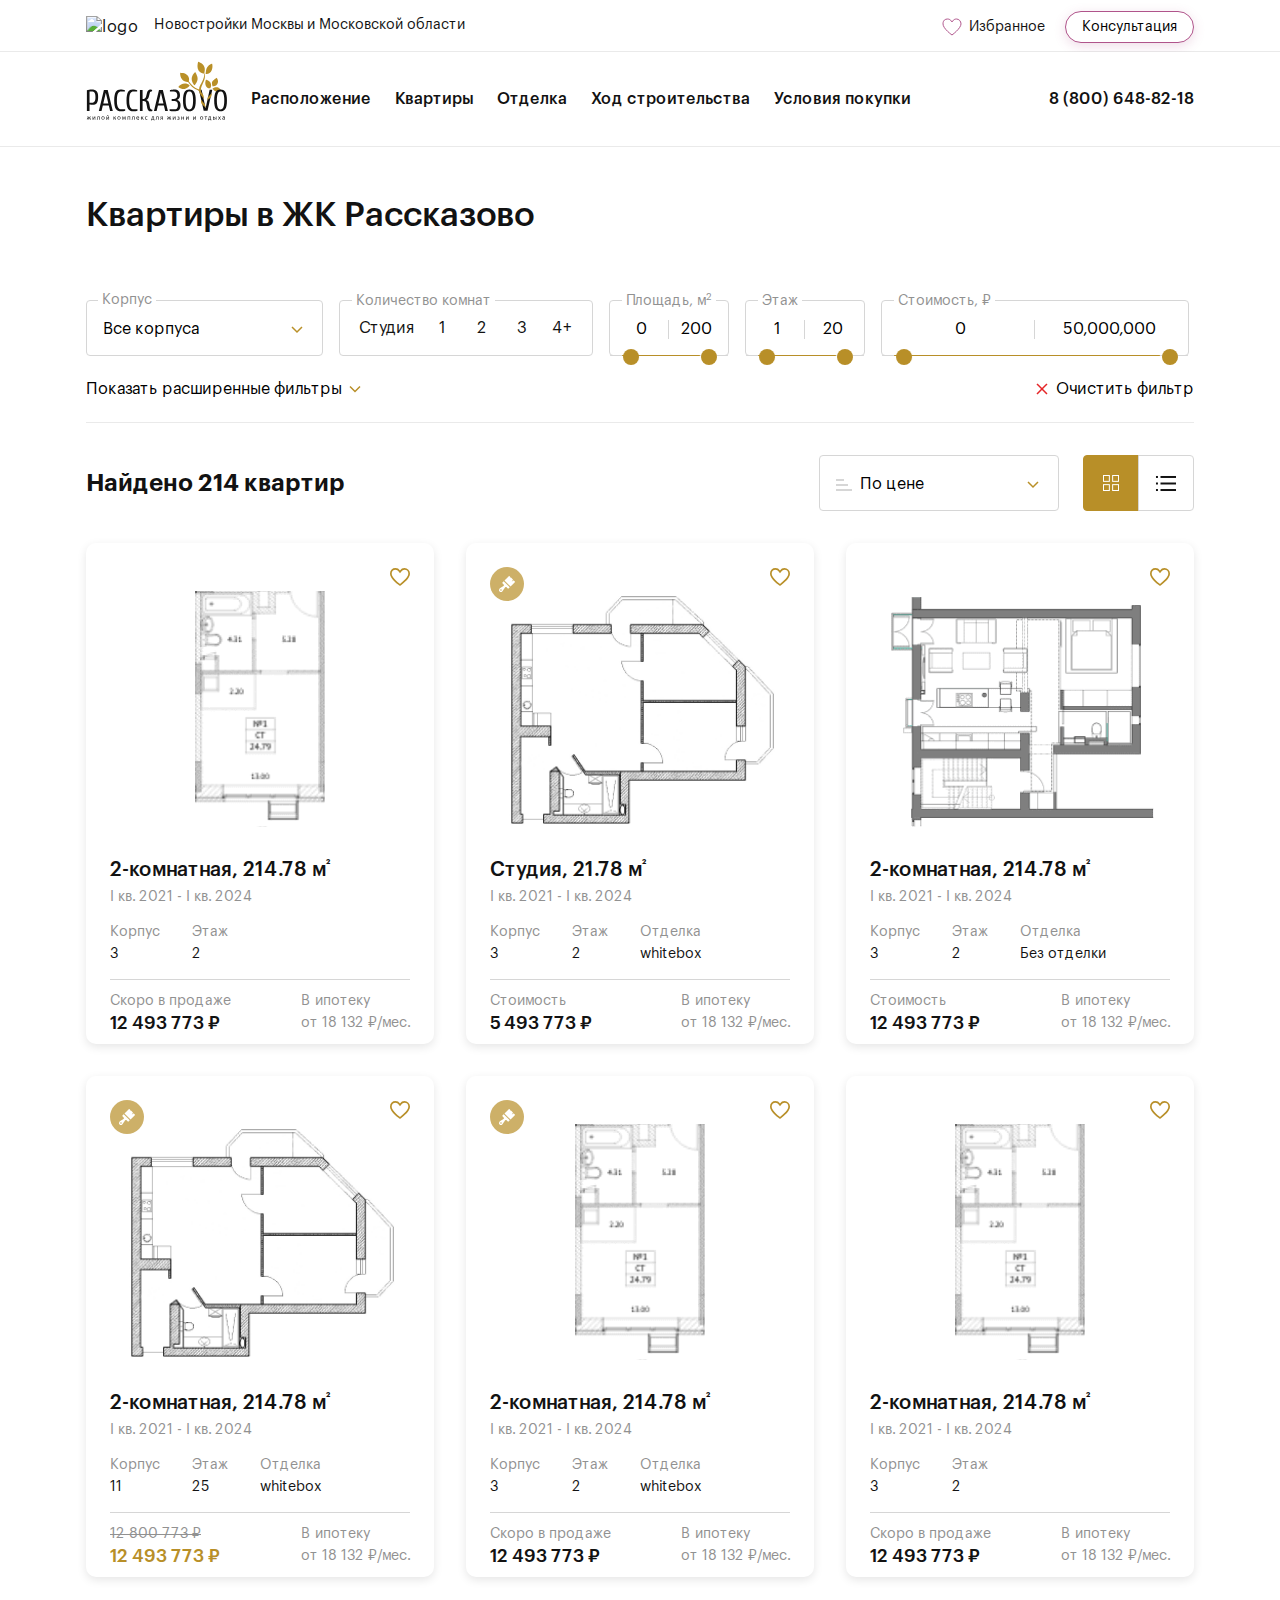
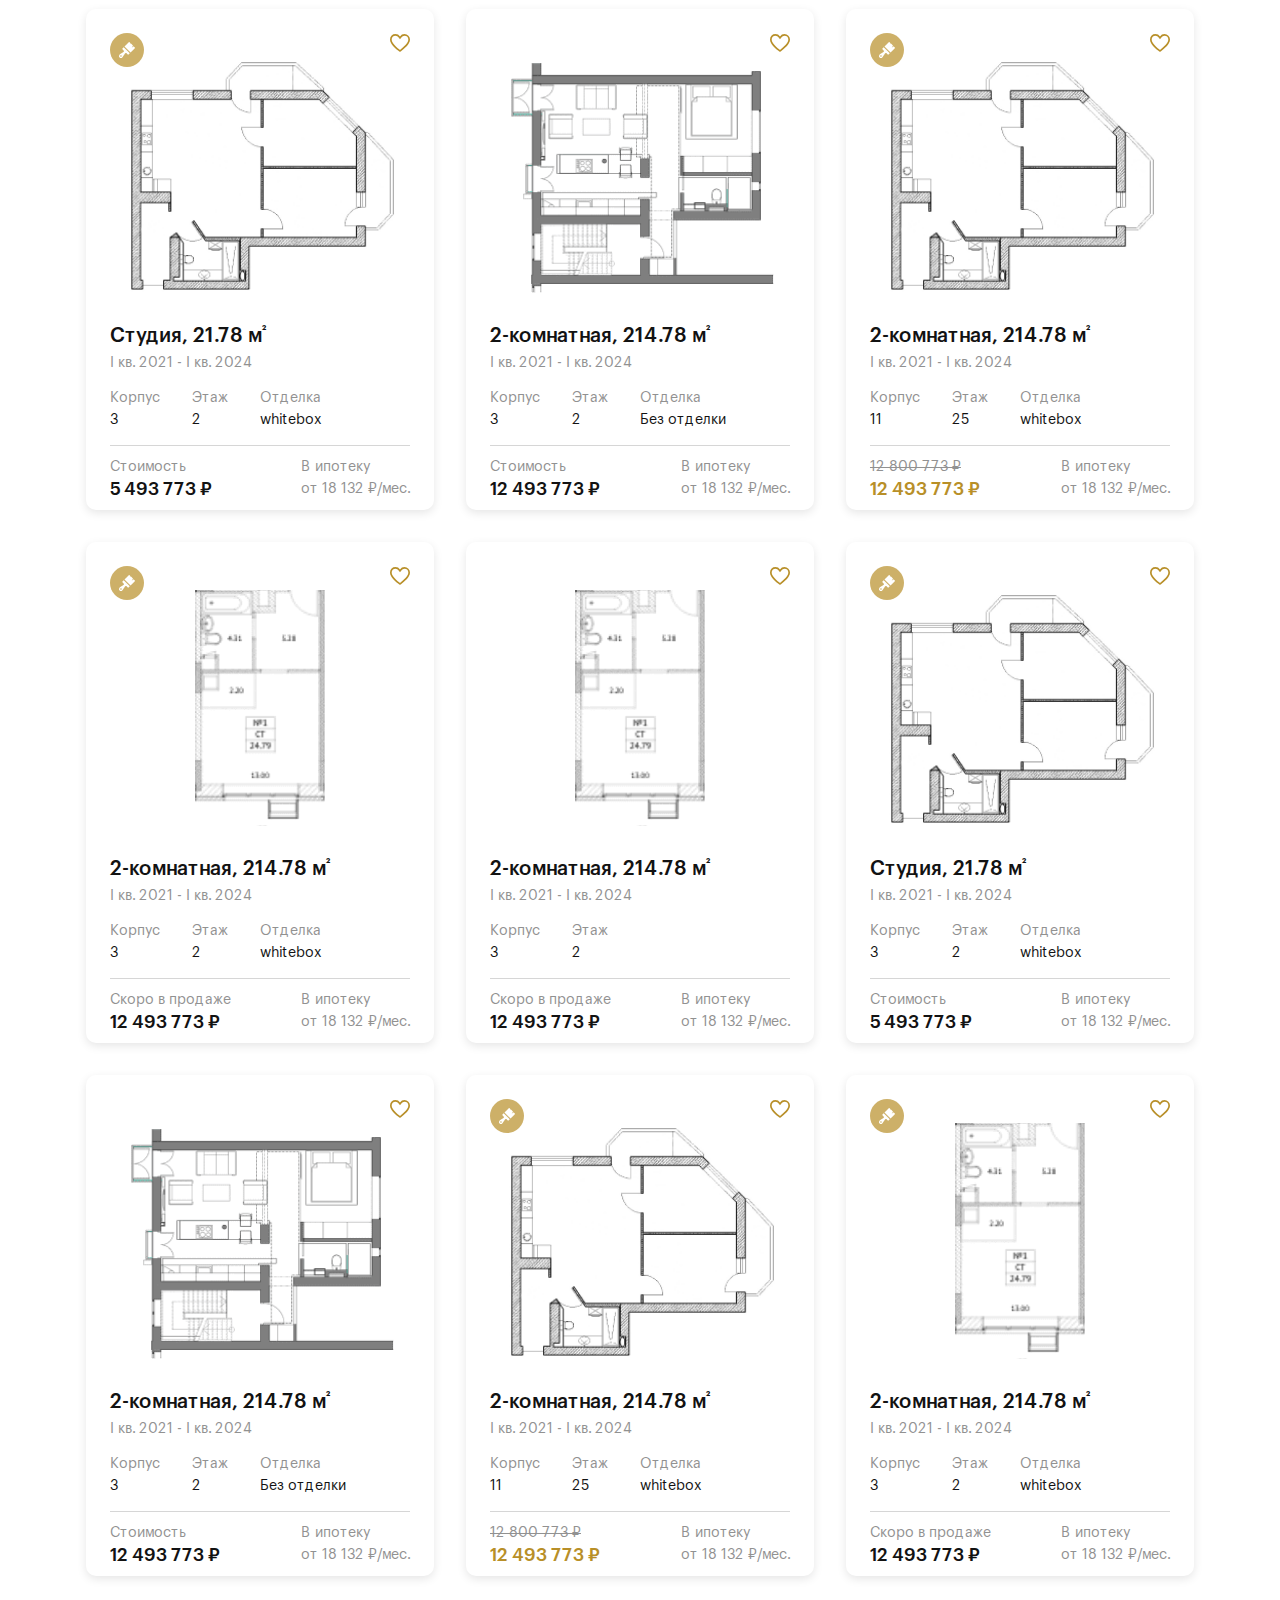
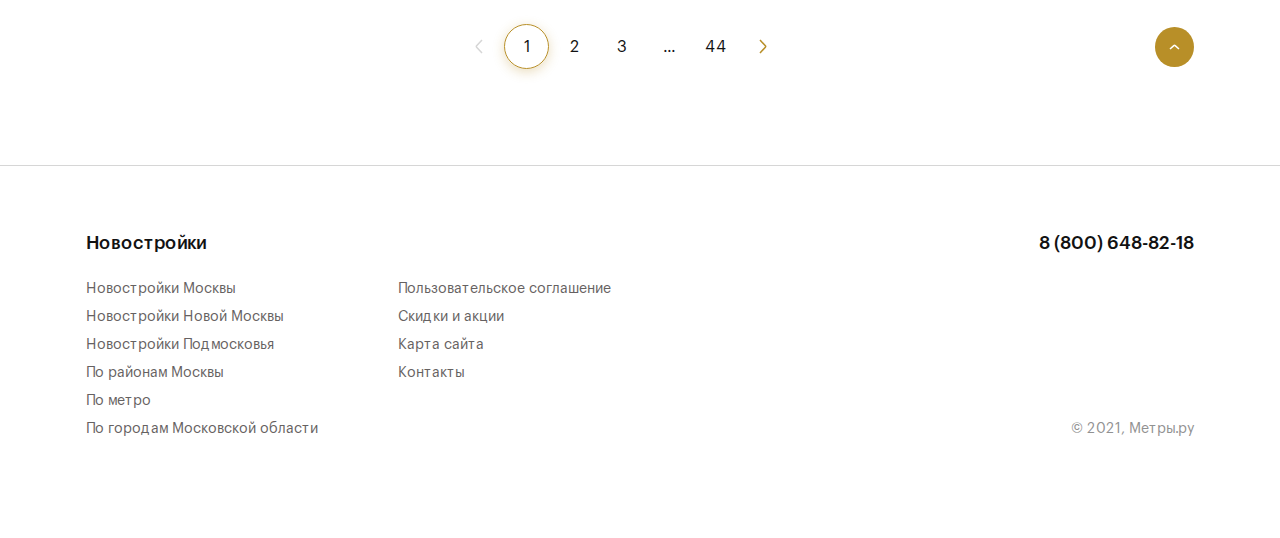
==== commit cf10b5bd: "deploy" ====
--- a/flats/index.html
+++ b/flats/index.html
@@ -24,14 +24,14 @@
   <link rel="apple-touch-icon" sizes="167x167" href="../img/favicons/apple-touch-icon-167x167.png">
   <link rel="apple-touch-icon" sizes="180x180" href="../img/favicons/apple-touch-icon-180x180.png">
   <link rel="apple-touch-icon" sizes="1024x1024" href="../img/favicons/apple-touch-icon-1024x1024.png">
-  <link rel="stylesheet" href="../styles/erycftegnruc.min.css">
+  <link rel="stylesheet" href="../styles/main.min.css">
 </head>
 <body class="rasskazovo">
   <header class="headerTop">
   <div class="container headerTop__container">
     <a class="headerTop__logo" href="..">
       <img class="headerTop__logoImg" src="../img/svg/logo-metres.svg" alt="logo">
-      <span class="headerTop__logoText">Новостройки Москвы и Московской Области</span>
+      <span class="headerTop__logoText">Новостройки Москвы и Московской области</span>
     </a>
     <div class="headerTop__linksContainer">
 
@@ -56,7 +56,7 @@
   </div>
 </header>
 
-  <nav class="jkHeader">
+  <nav class="jkHeader lock-padding">
   <div class="container jkHeader__container">
     <div class="jkHeader__menuWrapper">
       <a class="jkHeader__logo" href="../jk-template.html">
@@ -82,9 +82,6 @@
         <li class="jkHeader__menuItem">
           <a href="../purchase">Условия покупки</a>
         </li>
-        <li class="jkHeader__menuItem">
-          <a href="">Контакты</a>
-        </li>
       </ul>
     </div>
     <!--
@@ -134,83 +131,90 @@
 
     <div class="flatsFiltersForm__group flatsFiltersForm__group--top">
       <!-- селект корпус /-->
-      <div class="baseSelect flatsFiltersForm__building" id="filters-desktop-building">
-        <span class="baseSelect__title">Корпус</span>
-        <button class="baseSelect__btn">
-          <span class="baseSelect__btnText">Все корпуса</span>
-          <svg class="baseSelect__arrow" width="18" height="13" viewBox="0 0 18 13" fill="none"
+      <div class="baseMultiSelect flatsFiltersForm__building" id="filters-desktop-building">
+        <span class="baseMultiSelect__title">Корпус</span>
+        <button class="baseMultiSelect__btn">
+          <span class="baseMultiSelect__btnText">Все корпуса</span>
+          <svg class="baseMultiSelect__arrow" width="18" height="13" viewBox="0 0 18 13" fill="none"
                xmlns="http://www.w3.org/2000/svg">
             <path d="M4 4L9 9L14 4" stroke="#B99028" stroke-width="1.5"/>
           </svg>
         </button>
-        <div class="baseSelect__dropdown">
-          <ul class="baseSelect__options">
-            <li class="baseSelect__option baseSelect__option--selected">
-              <span class="baseSelect__optionText">Все корпуса</span>
-              <svg class="baseSelect__optionCheckIcon" width="16" height="13" viewBox="0 0 16 13" fill="none"
-                   xmlns="http://www.w3.org/2000/svg">
-                <path d="M1.5 6.5L5.25 11L15 1" stroke="var(--jk-color)" stroke-width="1.5"/>
-              </svg>
-            </li>
-            <li class="baseSelect__option">
-              <span class="baseSelect__optionText">Корпус 1</span>
-              <svg class="baseSelect__optionCheckIcon" width="16" height="13" viewBox="0 0 16 13" fill="none"
-                   xmlns="http://www.w3.org/2000/svg">
-                <path d="M1.5 6.5L5.25 11L15 1" stroke="var(--jk-color)" stroke-width="1.5"/>
-              </svg>
-            </li>
-            <li class="baseSelect__option">
-              <span class="baseSelect__optionText">Корпус 2</span>
-              <svg class="baseSelect__optionCheckIcon" width="16" height="13" viewBox="0 0 16 13" fill="none"
-                   xmlns="http://www.w3.org/2000/svg">
-                <path d="M1.5 6.5L5.25 11L15 1" stroke="var(--jk-color)" stroke-width="1.5"/>
-              </svg>
-            </li>
-            <li class="baseSelect__option">
-              <span class="baseSelect__optionText">Корпус 3</span>
-              <svg class="baseSelect__optionCheckIcon" width="16" height="13" viewBox="0 0 16 13" fill="none"
-                   xmlns="http://www.w3.org/2000/svg">
-                <path d="M1.5 6.5L5.25 11L15 1" stroke="var(--jk-color)" stroke-width="1.5"/>
-              </svg>
-            </li>
-            <li class="baseSelect__option">
-              <span class="baseSelect__optionText">Корпус 4</span>
-              <svg class="baseSelect__optionCheckIcon" width="16" height="13" viewBox="0 0 16 13" fill="none"
-                   xmlns="http://www.w3.org/2000/svg">
-                <path d="M1.5 6.5L5.25 11L15 1" stroke="var(--jk-color)" stroke-width="1.5"/>
-              </svg>
-            </li>
-            <li class="baseSelect__option">
-              <span class="baseSelect__optionText">Корпус 5</span>
-              <svg class="baseSelect__optionCheckIcon" width="16" height="13" viewBox="0 0 16 13" fill="none"
-                   xmlns="http://www.w3.org/2000/svg">
-                <path d="M1.5 6.5L5.25 11L15 1" stroke="var(--jk-color)" stroke-width="1.5"/>
-              </svg>
-            </li>
-            <li class="baseSelect__option">
-              <span class="baseSelect__optionText">Корпус 6</span>
-              <svg class="baseSelect__optionCheckIcon" width="16" height="13" viewBox="0 0 16 13" fill="none"
-                   xmlns="http://www.w3.org/2000/svg">
-                <path d="M1.5 6.5L5.25 11L15 1" stroke="var(--jk-color)" stroke-width="1.5"/>
-              </svg>
-            </li>
-            <li class="baseSelect__option">
-              <span class="baseSelect__optionText">Корпус 7</span>
-              <svg class="baseSelect__optionCheckIcon" width="16" height="13" viewBox="0 0 16 13" fill="none"
-                   xmlns="http://www.w3.org/2000/svg">
-                <path d="M1.5 6.5L5.25 11L15 1" stroke="var(--jk-color)" stroke-width="1.5"/>
-              </svg>
-            </li>
-            <li class="baseSelect__option">
-              <span class="baseSelect__optionText">Корпус 8</span>
-              <svg class="baseSelect__optionCheckIcon" width="16" height="13" viewBox="0 0 16 13" fill="none"
-                   xmlns="http://www.w3.org/2000/svg">
-                <path d="M1.5 6.5L5.25 11L15 1" stroke="var(--jk-color)" stroke-width="1.5"/>
-              </svg>
-            </li>
-            <li class="baseSelect__option">
-              <span class="baseSelect__optionText">Корпус 9</span>
-              <svg class="baseSelect__optionCheckIcon" width="16" height="13" viewBox="0 0 16 13" fill="none"
+        <div class="baseMultiSelect__dropdown">
+          <ul class="baseMultiSelect__options">
+            <li class="baseMultiSelect__option baseMultiSelect__option--selected">
+              <span class="baseMultiSelect__optionText">Все корпуса</span>
+              <svg class="baseMultiSelect__optionCheckIcon" width="16" height="13" viewBox="0 0 16 13" fill="none"
+                   xmlns="http://www.w3.org/2000/svg">
+                <path d="M1.5 6.5L5.25 11L15 1" stroke="var(--jk-color)" stroke-width="1.5"/>
+              </svg>
+            </li>
+            <li class="baseMultiSelect__option">
+              <span class="baseMultiSelect__optionText">Корпус 1</span>
+              <svg class="baseMultiSelect__optionCheckIcon" width="16" height="13" viewBox="0 0 16 13" fill="none"
+                   xmlns="http://www.w3.org/2000/svg">
+                <path d="M1.5 6.5L5.25 11L15 1" stroke="var(--jk-color)" stroke-width="1.5"/>
+              </svg>
+            </li>
+            <li class="baseMultiSelect__option">
+              <span class="baseMultiSelect__optionText">Корпус 2</span>
+              <svg class="baseMultiSelect__optionCheckIcon" width="16" height="13" viewBox="0 0 16 13" fill="none"
+                   xmlns="http://www.w3.org/2000/svg">
+                <path d="M1.5 6.5L5.25 11L15 1" stroke="var(--jk-color)" stroke-width="1.5"/>
+              </svg>
+            </li>
+            <li class="baseMultiSelect__option">
+              <span class="baseMultiSelect__optionText">Корпус 3</span>
+              <svg class="baseMultiSelect__optionCheckIcon" width="16" height="13" viewBox="0 0 16 13" fill="none"
+                   xmlns="http://www.w3.org/2000/svg">
+                <path d="M1.5 6.5L5.25 11L15 1" stroke="var(--jk-color)" stroke-width="1.5"/>
+              </svg>
+            </li>
+            <li class="baseMultiSelect__option">
+              <span class="baseMultiSelect__optionText">Корпус 4</span>
+              <svg class="baseMultiSelect__optionCheckIcon" width="16" height="13" viewBox="0 0 16 13" fill="none"
+                   xmlns="http://www.w3.org/2000/svg">
+                <path d="M1.5 6.5L5.25 11L15 1" stroke="var(--jk-color)" stroke-width="1.5"/>
+              </svg>
+            </li>
+            <li class="baseMultiSelect__option">
+              <span class="baseMultiSelect__optionText">Корпус 5</span>
+              <svg class="baseMultiSelect__optionCheckIcon" width="16" height="13" viewBox="0 0 16 13" fill="none"
+                   xmlns="http://www.w3.org/2000/svg">
+                <path d="M1.5 6.5L5.25 11L15 1" stroke="var(--jk-color)" stroke-width="1.5"/>
+              </svg>
+            </li>
+            <li class="baseMultiSelect__option">
+              <span class="baseMultiSelect__optionText">Корпус 6</span>
+              <svg class="baseMultiSelect__optionCheckIcon" width="16" height="13" viewBox="0 0 16 13" fill="none"
+                   xmlns="http://www.w3.org/2000/svg">
+                <path d="M1.5 6.5L5.25 11L15 1" stroke="var(--jk-color)" stroke-width="1.5"/>
+              </svg>
+            </li>
+            <li class="baseMultiSelect__option">
+              <span class="baseMultiSelect__optionText">Корпус 7</span>
+              <svg class="baseMultiSelect__optionCheckIcon" width="16" height="13" viewBox="0 0 16 13" fill="none"
+                   xmlns="http://www.w3.org/2000/svg">
+                <path d="M1.5 6.5L5.25 11L15 1" stroke="var(--jk-color)" stroke-width="1.5"/>
+              </svg>
+            </li>
+            <li class="baseMultiSelect__option">
+              <span class="baseMultiSelect__optionText">Корпус 8</span>
+              <svg class="baseMultiSelect__optionCheckIcon" width="16" height="13" viewBox="0 0 16 13" fill="none"
+                   xmlns="http://www.w3.org/2000/svg">
+                <path d="M1.5 6.5L5.25 11L15 1" stroke="var(--jk-color)" stroke-width="1.5"/>
+              </svg>
+            </li>
+            <li class="baseMultiSelect__option">
+              <span class="baseMultiSelect__optionText">Корпус 9</span>
+              <svg class="baseMultiSelect__optionCheckIcon" width="16" height="13" viewBox="0 0 16 13" fill="none"
+                   xmlns="http://www.w3.org/2000/svg">
+                <path d="M1.5 6.5L5.25 11L15 1" stroke="var(--jk-color)" stroke-width="1.5"/>
+              </svg>
+            </li>
+            <li class="baseMultiSelect__option">
+              <span class="baseMultiSelect__optionText">Корпус 10</span>
+              <svg class="baseMultiSelect__optionCheckIcon" width="16" height="13" viewBox="0 0 16 13" fill="none"
                    xmlns="http://www.w3.org/2000/svg">
                 <path d="M1.5 6.5L5.25 11L15 1" stroke="var(--jk-color)" stroke-width="1.5"/>
               </svg>
@@ -439,41 +443,41 @@
       </div>
 
       <!-- селект сроков выдачи ключей /-->
-      <div class="baseSelect flatsFiltersForm__date" id="filters-desktop-date">
-        <span class="baseSelect__title">Ключи до</span>
-        <button class="baseSelect__btn">
-          <span class="baseSelect__btnText">Не важно</span>
-          <svg class="baseSelect__arrow" width="18" height="13" viewBox="0 0 18 13" fill="none"
+      <div class="baseMultiSelect flatsFiltersForm__date" id="filters-desktop-date">
+        <span class="baseMultiSelect__title">Ключи до</span>
+        <button class="baseMultiSelect__btn">
+          <span class="baseMultiSelect__btnText">Не важно</span>
+          <svg class="baseMultiSelect__arrow" width="18" height="13" viewBox="0 0 18 13" fill="none"
                xmlns="http://www.w3.org/2000/svg">
             <path d="M4 4L9 9L14 4" stroke="#B99028" stroke-width="1.5"/>
           </svg>
         </button>
-        <div class="baseSelect__dropdown">
-          <ul class="baseSelect__options">
-            <li class="baseSelect__option baseSelect__option--selected">
-              <span class="baseSelect__optionText">Не важно</span>
-              <svg class="baseSelect__optionCheckIcon" width="16" height="13" viewBox="0 0 16 13" fill="none"
-                   xmlns="http://www.w3.org/2000/svg">
-                <path d="M1.5 6.5L5.25 11L15 1" stroke="var(--jk-color)" stroke-width="1.5"/>
-              </svg>
-            </li>
-            <li class="baseSelect__option">
-              <span class="baseSelect__optionText">1 квартал 2022</span>
-              <svg class="baseSelect__optionCheckIcon" width="16" height="13" viewBox="0 0 16 13" fill="none"
-                   xmlns="http://www.w3.org/2000/svg">
-                <path d="M1.5 6.5L5.25 11L15 1" stroke="var(--jk-color)" stroke-width="1.5"/>
-              </svg>
-            </li>
-            <li class="baseSelect__option">
-              <span class="baseSelect__optionText">3 квартал 2022</span>
-              <svg class="baseSelect__optionCheckIcon" width="16" height="13" viewBox="0 0 16 13" fill="none"
-                   xmlns="http://www.w3.org/2000/svg">
-                <path d="M1.5 6.5L5.25 11L15 1" stroke="var(--jk-color)" stroke-width="1.5"/>
-              </svg>
-            </li>
-            <li class="baseSelect__option">
-              <span class="baseSelect__optionText">1 квартал 2023</span>
-              <svg class="baseSelect__optionCheckIcon" width="16" height="13" viewBox="0 0 16 13" fill="none"
+        <div class="baseMultiSelect__dropdown">
+          <ul class="baseMultiSelect__options">
+            <li class="baseMultiSelect__option baseMultiSelect__option--selected">
+              <span class="baseMultiSelect__optionText">Все корпуса</span>
+              <svg class="baseMultiSelect__optionCheckIcon" width="16" height="13" viewBox="0 0 16 13" fill="none"
+                   xmlns="http://www.w3.org/2000/svg">
+                <path d="M1.5 6.5L5.25 11L15 1" stroke="var(--jk-color)" stroke-width="1.5"/>
+              </svg>
+            </li>
+            <li class="baseMultiSelect__option">
+              <span class="baseMultiSelect__optionText">1 квартал 2022</span>
+              <svg class="baseMultiSelect__optionCheckIcon" width="16" height="13" viewBox="0 0 16 13" fill="none"
+                   xmlns="http://www.w3.org/2000/svg">
+                <path d="M1.5 6.5L5.25 11L15 1" stroke="var(--jk-color)" stroke-width="1.5"/>
+              </svg>
+            </li>
+            <li class="baseMultiSelect__option">
+              <span class="baseMultiSelect__optionText">2 квартал 2022</span>
+              <svg class="baseMultiSelect__optionCheckIcon" width="16" height="13" viewBox="0 0 16 13" fill="none"
+                   xmlns="http://www.w3.org/2000/svg">
+                <path d="M1.5 6.5L5.25 11L15 1" stroke="var(--jk-color)" stroke-width="1.5"/>
+              </svg>
+            </li>
+            <li class="baseMultiSelect__option">
+              <span class="baseMultiSelect__optionText">3 квартал 2022</span>
+              <svg class="baseMultiSelect__optionCheckIcon" width="16" height="13" viewBox="0 0 16 13" fill="none"
                    xmlns="http://www.w3.org/2000/svg">
                 <path d="M1.5 6.5L5.25 11L15 1" stroke="var(--jk-color)" stroke-width="1.5"/>
               </svg>
@@ -682,83 +686,90 @@
 
     <div class="flatsFiltersForm__group flatsFiltersForm__group--top">
       <!-- селект корпус /-->
-      <div class="baseSelect flatsFiltersForm__building" id="filters-mobile-building">
-        <span class="baseSelect__title">Корпус</span>
-        <button class="baseSelect__btn">
-          <span class="baseSelect__btnText">Все корпуса</span>
-          <svg class="baseSelect__arrow" width="18" height="13" viewBox="0 0 18 13" fill="none"
+      <div class="baseMultiSelect flatsFiltersForm__building" id="filters-mobile-building">
+        <span class="baseMultiSelect__title">Корпус</span>
+        <button class="baseMultiSelect__btn">
+          <span class="baseMultiSelect__btnText">Все корпуса</span>
+          <svg class="baseMultiSelect__arrow" width="18" height="13" viewBox="0 0 18 13" fill="none"
                xmlns="http://www.w3.org/2000/svg">
             <path d="M4 4L9 9L14 4" stroke="#B99028" stroke-width="1.5"/>
           </svg>
         </button>
-        <div class="baseSelect__dropdown">
-          <ul class="baseSelect__options">
-            <li class="baseSelect__option baseSelect__option--selected">
-              <span class="baseSelect__optionText">Все корпуса</span>
-              <svg class="baseSelect__optionCheckIcon" width="16" height="13" viewBox="0 0 16 13" fill="none"
-                   xmlns="http://www.w3.org/2000/svg">
-                <path d="M1.5 6.5L5.25 11L15 1" stroke="var(--jk-color)" stroke-width="1.5"/>
-              </svg>
-            </li>
-            <li class="baseSelect__option">
-              <span class="baseSelect__optionText">Корпус 1</span>
-              <svg class="baseSelect__optionCheckIcon" width="16" height="13" viewBox="0 0 16 13" fill="none"
-                   xmlns="http://www.w3.org/2000/svg">
-                <path d="M1.5 6.5L5.25 11L15 1" stroke="var(--jk-color)" stroke-width="1.5"/>
-              </svg>
-            </li>
-            <li class="baseSelect__option">
-              <span class="baseSelect__optionText">Корпус 2</span>
-              <svg class="baseSelect__optionCheckIcon" width="16" height="13" viewBox="0 0 16 13" fill="none"
-                   xmlns="http://www.w3.org/2000/svg">
-                <path d="M1.5 6.5L5.25 11L15 1" stroke="var(--jk-color)" stroke-width="1.5"/>
-              </svg>
-            </li>
-            <li class="baseSelect__option">
-              <span class="baseSelect__optionText">Корпус 3</span>
-              <svg class="baseSelect__optionCheckIcon" width="16" height="13" viewBox="0 0 16 13" fill="none"
-                   xmlns="http://www.w3.org/2000/svg">
-                <path d="M1.5 6.5L5.25 11L15 1" stroke="var(--jk-color)" stroke-width="1.5"/>
-              </svg>
-            </li>
-            <li class="baseSelect__option">
-              <span class="baseSelect__optionText">Корпус 4</span>
-              <svg class="baseSelect__optionCheckIcon" width="16" height="13" viewBox="0 0 16 13" fill="none"
-                   xmlns="http://www.w3.org/2000/svg">
-                <path d="M1.5 6.5L5.25 11L15 1" stroke="var(--jk-color)" stroke-width="1.5"/>
-              </svg>
-            </li>
-            <li class="baseSelect__option">
-              <span class="baseSelect__optionText">Корпус 5</span>
-              <svg class="baseSelect__optionCheckIcon" width="16" height="13" viewBox="0 0 16 13" fill="none"
-                   xmlns="http://www.w3.org/2000/svg">
-                <path d="M1.5 6.5L5.25 11L15 1" stroke="var(--jk-color)" stroke-width="1.5"/>
-              </svg>
-            </li>
-            <li class="baseSelect__option">
-              <span class="baseSelect__optionText">Корпус 6</span>
-              <svg class="baseSelect__optionCheckIcon" width="16" height="13" viewBox="0 0 16 13" fill="none"
-                   xmlns="http://www.w3.org/2000/svg">
-                <path d="M1.5 6.5L5.25 11L15 1" stroke="var(--jk-color)" stroke-width="1.5"/>
-              </svg>
-            </li>
-            <li class="baseSelect__option">
-              <span class="baseSelect__optionText">Корпус 7</span>
-              <svg class="baseSelect__optionCheckIcon" width="16" height="13" viewBox="0 0 16 13" fill="none"
-                   xmlns="http://www.w3.org/2000/svg">
-                <path d="M1.5 6.5L5.25 11L15 1" stroke="var(--jk-color)" stroke-width="1.5"/>
-              </svg>
-            </li>
-            <li class="baseSelect__option">
-              <span class="baseSelect__optionText">Корпус 8</span>
-              <svg class="baseSelect__optionCheckIcon" width="16" height="13" viewBox="0 0 16 13" fill="none"
-                   xmlns="http://www.w3.org/2000/svg">
-                <path d="M1.5 6.5L5.25 11L15 1" stroke="var(--jk-color)" stroke-width="1.5"/>
-              </svg>
-            </li>
-            <li class="baseSelect__option">
-              <span class="baseSelect__optionText">Корпус 9</span>
-              <svg class="baseSelect__optionCheckIcon" width="16" height="13" viewBox="0 0 16 13" fill="none"
+        <div class="baseMultiSelect__dropdown">
+          <ul class="baseMultiSelect__options">
+            <li class="baseMultiSelect__option baseMultiSelect__option--selected">
+              <span class="baseMultiSelect__optionText">Все корпуса</span>
+              <svg class="baseMultiSelect__optionCheckIcon" width="16" height="13" viewBox="0 0 16 13" fill="none"
+                   xmlns="http://www.w3.org/2000/svg">
+                <path d="M1.5 6.5L5.25 11L15 1" stroke="var(--jk-color)" stroke-width="1.5"/>
+              </svg>
+            </li>
+            <li class="baseMultiSelect__option">
+              <span class="baseMultiSelect__optionText">Корпус 1</span>
+              <svg class="baseMultiSelect__optionCheckIcon" width="16" height="13" viewBox="0 0 16 13" fill="none"
+                   xmlns="http://www.w3.org/2000/svg">
+                <path d="M1.5 6.5L5.25 11L15 1" stroke="var(--jk-color)" stroke-width="1.5"/>
+              </svg>
+            </li>
+            <li class="baseMultiSelect__option">
+              <span class="baseMultiSelect__optionText">Корпус 2</span>
+              <svg class="baseMultiSelect__optionCheckIcon" width="16" height="13" viewBox="0 0 16 13" fill="none"
+                   xmlns="http://www.w3.org/2000/svg">
+                <path d="M1.5 6.5L5.25 11L15 1" stroke="var(--jk-color)" stroke-width="1.5"/>
+              </svg>
+            </li>
+            <li class="baseMultiSelect__option">
+              <span class="baseMultiSelect__optionText">Корпус 3</span>
+              <svg class="baseMultiSelect__optionCheckIcon" width="16" height="13" viewBox="0 0 16 13" fill="none"
+                   xmlns="http://www.w3.org/2000/svg">
+                <path d="M1.5 6.5L5.25 11L15 1" stroke="var(--jk-color)" stroke-width="1.5"/>
+              </svg>
+            </li>
+            <li class="baseMultiSelect__option">
+              <span class="baseMultiSelect__optionText">Корпус 4</span>
+              <svg class="baseMultiSelect__optionCheckIcon" width="16" height="13" viewBox="0 0 16 13" fill="none"
+                   xmlns="http://www.w3.org/2000/svg">
+                <path d="M1.5 6.5L5.25 11L15 1" stroke="var(--jk-color)" stroke-width="1.5"/>
+              </svg>
+            </li>
+            <li class="baseMultiSelect__option">
+              <span class="baseMultiSelect__optionText">Корпус 5</span>
+              <svg class="baseMultiSelect__optionCheckIcon" width="16" height="13" viewBox="0 0 16 13" fill="none"
+                   xmlns="http://www.w3.org/2000/svg">
+                <path d="M1.5 6.5L5.25 11L15 1" stroke="var(--jk-color)" stroke-width="1.5"/>
+              </svg>
+            </li>
+            <li class="baseMultiSelect__option">
+              <span class="baseMultiSelect__optionText">Корпус 6</span>
+              <svg class="baseMultiSelect__optionCheckIcon" width="16" height="13" viewBox="0 0 16 13" fill="none"
+                   xmlns="http://www.w3.org/2000/svg">
+                <path d="M1.5 6.5L5.25 11L15 1" stroke="var(--jk-color)" stroke-width="1.5"/>
+              </svg>
+            </li>
+            <li class="baseMultiSelect__option">
+              <span class="baseMultiSelect__optionText">Корпус 7</span>
+              <svg class="baseMultiSelect__optionCheckIcon" width="16" height="13" viewBox="0 0 16 13" fill="none"
+                   xmlns="http://www.w3.org/2000/svg">
+                <path d="M1.5 6.5L5.25 11L15 1" stroke="var(--jk-color)" stroke-width="1.5"/>
+              </svg>
+            </li>
+            <li class="baseMultiSelect__option">
+              <span class="baseMultiSelect__optionText">Корпус 8</span>
+              <svg class="baseMultiSelect__optionCheckIcon" width="16" height="13" viewBox="0 0 16 13" fill="none"
+                   xmlns="http://www.w3.org/2000/svg">
+                <path d="M1.5 6.5L5.25 11L15 1" stroke="var(--jk-color)" stroke-width="1.5"/>
+              </svg>
+            </li>
+            <li class="baseMultiSelect__option">
+              <span class="baseMultiSelect__optionText">Корпус 9</span>
+              <svg class="baseMultiSelect__optionCheckIcon" width="16" height="13" viewBox="0 0 16 13" fill="none"
+                   xmlns="http://www.w3.org/2000/svg">
+                <path d="M1.5 6.5L5.25 11L15 1" stroke="var(--jk-color)" stroke-width="1.5"/>
+              </svg>
+            </li>
+            <li class="baseMultiSelect__option">
+              <span class="baseMultiSelect__optionText">Корпус 10</span>
+              <svg class="baseMultiSelect__optionCheckIcon" width="16" height="13" viewBox="0 0 16 13" fill="none"
                    xmlns="http://www.w3.org/2000/svg">
                 <path d="M1.5 6.5L5.25 11L15 1" stroke="var(--jk-color)" stroke-width="1.5"/>
               </svg>
@@ -987,41 +998,41 @@
       </div>
 
       <!-- селект сроков выдачи ключей /-->
-      <div class="baseSelect flatsFiltersForm__date" id="filters-mobile-date">
-        <span class="baseSelect__title">Ключи до</span>
-        <button class="baseSelect__btn">
-          <span class="baseSelect__btnText">Не важно</span>
-          <svg class="baseSelect__arrow" width="18" height="13" viewBox="0 0 18 13" fill="none"
+      <div class="baseMultiSelect flatsFiltersForm__date" id="filters-mobile-date">
+        <span class="baseMultiSelect__title">Ключи до</span>
+        <button class="baseMultiSelect__btn">
+          <span class="baseMultiSelect__btnText">Не важно</span>
+          <svg class="baseMultiSelect__arrow" width="18" height="13" viewBox="0 0 18 13" fill="none"
                xmlns="http://www.w3.org/2000/svg">
             <path d="M4 4L9 9L14 4" stroke="#B99028" stroke-width="1.5"/>
           </svg>
         </button>
-        <div class="baseSelect__dropdown">
-          <ul class="baseSelect__options">
-            <li class="baseSelect__option baseSelect__option--selected">
-              <span class="baseSelect__optionText">Не важно</span>
-              <svg class="baseSelect__optionCheckIcon" width="16" height="13" viewBox="0 0 16 13" fill="none"
-                   xmlns="http://www.w3.org/2000/svg">
-                <path d="M1.5 6.5L5.25 11L15 1" stroke="var(--jk-color)" stroke-width="1.5"/>
-              </svg>
-            </li>
-            <li class="baseSelect__option">
-              <span class="baseSelect__optionText">1 квартал 2022</span>
-              <svg class="baseSelect__optionCheckIcon" width="16" height="13" viewBox="0 0 16 13" fill="none"
-                   xmlns="http://www.w3.org/2000/svg">
-                <path d="M1.5 6.5L5.25 11L15 1" stroke="var(--jk-color)" stroke-width="1.5"/>
-              </svg>
-            </li>
-            <li class="baseSelect__option">
-              <span class="baseSelect__optionText">3 квартал 2022</span>
-              <svg class="baseSelect__optionCheckIcon" width="16" height="13" viewBox="0 0 16 13" fill="none"
-                   xmlns="http://www.w3.org/2000/svg">
-                <path d="M1.5 6.5L5.25 11L15 1" stroke="var(--jk-color)" stroke-width="1.5"/>
-              </svg>
-            </li>
-            <li class="baseSelect__option">
-              <span class="baseSelect__optionText">1 квартал 2023</span>
-              <svg class="baseSelect__optionCheckIcon" width="16" height="13" viewBox="0 0 16 13" fill="none"
+        <div class="baseMultiSelect__dropdown">
+          <ul class="baseMultiSelect__options">
+            <li class="baseMultiSelect__option baseMultiSelect__option--selected">
+              <span class="baseMultiSelect__optionText">Все корпуса</span>
+              <svg class="baseMultiSelect__optionCheckIcon" width="16" height="13" viewBox="0 0 16 13" fill="none"
+                   xmlns="http://www.w3.org/2000/svg">
+                <path d="M1.5 6.5L5.25 11L15 1" stroke="var(--jk-color)" stroke-width="1.5"/>
+              </svg>
+            </li>
+            <li class="baseMultiSelect__option">
+              <span class="baseMultiSelect__optionText">1 квартал 2022</span>
+              <svg class="baseMultiSelect__optionCheckIcon" width="16" height="13" viewBox="0 0 16 13" fill="none"
+                   xmlns="http://www.w3.org/2000/svg">
+                <path d="M1.5 6.5L5.25 11L15 1" stroke="var(--jk-color)" stroke-width="1.5"/>
+              </svg>
+            </li>
+            <li class="baseMultiSelect__option">
+              <span class="baseMultiSelect__optionText">2 квартал 2022</span>
+              <svg class="baseMultiSelect__optionCheckIcon" width="16" height="13" viewBox="0 0 16 13" fill="none"
+                   xmlns="http://www.w3.org/2000/svg">
+                <path d="M1.5 6.5L5.25 11L15 1" stroke="var(--jk-color)" stroke-width="1.5"/>
+              </svg>
+            </li>
+            <li class="baseMultiSelect__option">
+              <span class="baseMultiSelect__optionText">3 квартал 2022</span>
+              <svg class="baseMultiSelect__optionCheckIcon" width="16" height="13" viewBox="0 0 16 13" fill="none"
                    xmlns="http://www.w3.org/2000/svg">
                 <path d="M1.5 6.5L5.25 11L15 1" stroke="var(--jk-color)" stroke-width="1.5"/>
               </svg>
@@ -3600,7 +3611,7 @@
     <div class="flatsBottom">
   <div class="container flatsBottom__container">
     <div class="flatsBottom__pagination">
-      <ul class="basePagination">
+      <ul class="basePagination" itemscope itemtype="https://schema.org/BreadcrumbList">
   <li class="basePagination__item basePagination__item--prev basePagination__item--disable">
     <a class="basePagination__link">
       <svg width="8" height="15" viewBox="0 0 8 15" fill="none" xmlns="http://www.w3.org/2000/svg">
@@ -3610,24 +3621,53 @@
     </a>
   </li>
 
-  <li class="basePagination__item basePagination__item--active">
-    <a class="basePagination__link" href="#1">1</a>
+  <li
+    class="basePagination__item basePagination__item--active"
+    itemprop="itemListElement"
+    itemscope
+    itemtype="https://schema.org/ListItem"
+  >
+    <a class="basePagination__link" itemprop="item" href="#1">1</a>
+    <meta itemprop="position" content="1"/>
   </li>
 
-  <li class="basePagination__item">
-    <a class="basePagination__link" href="#2">2</a>
+  <li
+    itemprop="itemListElement"
+    itemscope
+    itemtype="https://schema.org/ListItem"
+    class="basePagination__item"
+  >
+    <a class="basePagination__link" itemprop="item" href="#2">2</a>
+    <meta itemprop="position" content="2"/>
   </li>
 
-  <li class="basePagination__item">
-    <a class="basePagination__link" href="#3">3</a>
+  <li
+    itemprop="itemListElement"
+    itemscope
+    itemtype="https://schema.org/ListItem"
+    class="basePagination__item"
+  >
+    <a class="basePagination__link" itemprop="item" href="#3">3</a>
+    <meta itemprop="position" content="3"/>
   </li>
 
-  <li class="basePagination__item">
+  <li
+    itemprop="itemListElement"
+    itemscope
+    itemtype="https://schema.org/ListItem"
+    class="basePagination__item"
+  >
     <a class="basePagination__link">...</a>
   </li>
 
-  <li class="basePagination__item">
-    <a class="basePagination__link" href="#44">44</a>
+  <li
+    itemprop="itemListElement"
+    itemscope
+    itemtype="https://schema.org/ListItem"
+    class="basePagination__item"
+  >
+    <a class="basePagination__link" itemprop="item" href="#44">44</a>
+    <meta itemprop="position" content="44"/>
   </li>
 
   <li class="basePagination__item basePagination__item--next">
@@ -3694,9 +3734,6 @@
         <li class="jkMobileMenu__listItem">
           <a href="../purchase">Условия покупки</a>
         </li>
-        <li class="jkMobileMenu__listItem">
-          <a href="">Контакты</a>
-        </li>
       </ul>
     </div>
   </div>
@@ -3747,6 +3784,9 @@
           <li class="footer__listItem">
             <a class="footer__listLink" href="">Карта сайта</a>
           </li>
+          <li class="footer__listItem">
+            <a class="footer__listLink" href="">Контакты</a>
+          </li>
         </ul>
       </div>
     </div>
--- a/styles/main.min.css
+++ b/styles/main.min.css
@@ -0,0 +1 @@
+html{line-height:1.15;-webkit-text-size-adjust:100%}main{display:block;min-height:100vh;padding:0 0 64px;margin:94px 0 0}h1{font-size:2em}hr{box-sizing:content-box;height:0;overflow:visible}code,kbd,pre,samp{font-family:monospace,monospace;font-size:1em}a{background-color:transparent;color:inherit;text-decoration:none}abbr[title]{border-bottom:none;text-decoration:underline;-webkit-text-decoration:underline dotted;text-decoration:underline dotted}b,strong{font-weight:bolder}small{font-size:80%}sub,sup{font-size:75%;line-height:0;position:relative;vertical-align:baseline}sub{bottom:-.25em}img{border-style:none;display:block;max-width:100%}button,input,optgroup,select,textarea{font-family:inherit;font-size:100%;line-height:1.15;margin:0}button,input{overflow:visible}button,select{text-transform:none}[type=button],[type=reset],[type=submit],button{-webkit-appearance:button}[type=button]::-moz-focus-inner,[type=reset]::-moz-focus-inner,[type=submit]::-moz-focus-inner,button::-moz-focus-inner{border-style:none;padding:0}[type=button]:-moz-focusring,[type=reset]:-moz-focusring,[type=submit]:-moz-focusring,button:-moz-focusring{outline:ButtonText dotted 1px}legend{box-sizing:border-box;color:inherit;display:table;max-width:100%;padding:0;white-space:normal}progress{vertical-align:baseline}textarea{overflow:auto}[type=checkbox],[type=radio]{box-sizing:border-box;padding:0}[type=number]::-webkit-inner-spin-button,[type=number]::-webkit-outer-spin-button{height:auto}[type=search]{-webkit-appearance:textfield;outline-offset:-2px}[type=search]::-webkit-search-decoration{-webkit-appearance:none}::-webkit-file-upload-button{-webkit-appearance:button;font:inherit}details{display:block}summary{display:list-item}[hidden],template{display:none}@font-face{font-family:'Graphik LCG';font-style:normal;font-weight:600;src:url(../fonts/GraphikLCG-Semibold.woff2) format("woff2"),url(../fonts/GraphikLCG-Semibold.woff) format("woff")}@font-face{font-family:'Graphik LCG';font-style:normal;font-weight:500;src:url(../fonts/GraphikLCG-Medium.woff2) format("woff2"),url(../fonts/GraphikLCG-Medium.woff) format("woff")}@font-face{font-family:'Graphik LCG';font-style:normal;font-weight:400;src:url(../fonts/GraphikLCG-Regular.woff2) format("woff2"),url(../fonts/GraphikLCG-Regular.woff) format("woff")}:root{--hover-percentage:50%;--disable-precentage:60%;--main-color:hsl(324, 37%, 51%);--main-shadow:0 3px 12px rgba(176, 85, 140, 0.2);--jk-color:hsl(324, 37%, 51%);--jk-color-hover:hsl(324, 37%, var(--hover-percentage));--jk-color-disable:hsl(324, 37%, var(--disable-precentage));--grey-1:#121212;--grey-2:#656161;--grey-3:#919191;--grey-4:#D6D6D6;--grey-5:#eaeaea;--grey-6:rgba(222, 222, 222, 0.9);--white:#FFF;--grey-shadow:0 3px 10px rgba(0, 0, 0, 0.1)}body.rasskazovo{--jk-color:hsl(43, 64%, 44%);--jk-color-hover:hsl(43, 64%, var(--hover-percentage));--jk-color-disable:hsl(43, 64%, var(--disable-precentage));--jk-color-shadow:0 3px 12px hsla(43, 64%, 44%, 30%)}body.testJk-1{--jk-color:hsl(187, 63%, 57%);--jk-color-hover:hsl(187, 63%, var(--hover-percentage));--jk-color-disable:hsl(187, 63%, var(--disable-precentage));--jk-color-shadow:0 3px 12px hsla(187, 63%, 57%, 30%)}body.testJk-2{--jk-color:hsl(4, 86%, 54%);--jk-color-hover:hsl(4, 86%, var(--hover-percentage));--jk-color-disable:hsl(4, 86%, var(--disable-precentage));--jk-color-shadow:0 3px 12px hsla(4, 86%, 54%, 30%)}*,::after,::before{box-sizing:border-box;padding:0;margin:0}body{margin:0;font-family:'Graphik LCG',sans-serif;font-size:16px;line-height:22px;-webkit-font-smoothing:antialiased;-moz-osx-font-smoothing:grayscale;color:var(--grey-1)}body.lock{overflow:hidden}.container{max-width:1172px;padding:0 32px;margin:0 auto}h1,h2,h3,h4,h5,h6{font-weight:500;margin:0}ul{list-style:none}button{cursor:pointer;background:0 0;border:none;outline:0}button:active{color:inherit}sup{top:-.5em;font-size:.7em}fieldset{padding:0;border:none}.baseDoubleRangeInput .noUi-target,.baseRangeInput .noUi-target{background:var(--grey-4);border:none;box-shadow:none;padding:0 28px 0 12px;height:1px}.baseDoubleRangeInput .noUi-horizontal .noUi-handle,.baseRangeInput .noUi-horizontal .noUi-handle{width:16px;height:16px;border:none;background-color:var(--jk-color);border-radius:50%;box-shadow:none;outline:0;cursor:pointer;transition:transform .15s,background-color .15s}.baseDoubleRangeInput .noUi-horizontal .noUi-handle::after,.baseDoubleRangeInput .noUi-horizontal .noUi-handle::before,.baseRangeInput .noUi-horizontal .noUi-handle::after,.baseRangeInput .noUi-horizontal .noUi-handle::before{content:none}.baseDoubleRangeInput .noUi-horizontal .noUi-handle:hover,.baseRangeInput .noUi-horizontal .noUi-handle:hover{background-color:var(--jk-color-hover);transform:scale(1.2)}.baseDoubleRangeInput .noUi-connect,.baseRangeInput .noUi-connect{background:var(--jk-color)}.markList{display:flex;flex-direction:column;margin:24px 0}.markList__item{position:relative;margin:8px 0;padding-left:16px}.markList__item::before{content:"";position:absolute;left:0;top:10px;width:5px;height:5px;background-color:var(--grey-1);border-radius:50%}.swiper-container .swiper-button-next.swiper-button-disabled,.swiper-container .swiper-button-prev.swiper-button-disabled{opacity:.5}.swiper-container>*,.swiper-container>*>*,.swiper-container>*>*>*{-webkit-user-select:none;-moz-user-select:none;-ms-user-select:none;user-select:none}.container .swiper-button-next,.container .swiper-button-prev{width:38px;height:38px;border-radius:50%}.container .swiper-button-next::after,.container .swiper-button-prev::after{content:none}.container .swiper-container-horizontal>.swiper-pagination-bullets,.container .swiper-pagination-custom,.container .swiper-pagination-fraction{display:flex;align-items:center;justify-content:center;bottom:-32px}.container .swiper-container-horizontal>.swiper-pagination-bullets .swiper-pagination-bullet{margin:0 6px}.container .swiper-pagination-bullet{width:6px;height:6px;background:var(--jk-color);opacity:.5}.container .swiper-pagination-bullet-active{width:8px;height:8px;opacity:1}.showHideContent{overflow-y:hidden;transition:height .4s ease-in-out}.showHideBtn{padding:8px 0}.showHideBtn svg{transition:transform .15s}.showHideBtn--show svg{transform:rotate(-180deg)}.baseSelect{position:relative;width:100%}.baseSelect--open .baseSelect__title{color:var(--jk-color)}.baseSelect--open .baseSelect__arrow{transform:rotate(-180deg)}.baseSelect--open .baseSelect__dropdown{visibility:visible;opacity:1;z-index:2;transform:translateY(0)}.baseSelect--open .baseSelect__btn,.baseSelect--open .baseSelect__btn:hover{border-color:var(--jk-color)}.baseSelect--open .baseSelect__btn:hover .baseSelect__sortIcon>rect,.baseSelect--open .baseSelect__sortIcon>rect{fill:var(--jk-color)}.baseSelect__title{position:absolute;left:12px;top:-9px;font-size:14px;line-height:18px;color:var(--grey-3);padding:0 4px;background-color:var(--white)}.baseSelect__btn{display:flex;justify-content:space-between;align-items:center;padding:19px 16px 16px;border:1px solid var(--grey-4);border-radius:4px;width:100%;height:56px;transition:border-color .15s}.baseSelect__btn:hover{border-color:var(--grey-3)}.baseSelect__btn:hover .baseSelect__sortIcon>rect{fill:var(--grey-3)}.baseSelect__btnText{white-space:nowrap;margin-right:10px}.baseSelect__sortWrapper{display:flex;align-items:center}.baseSelect__sortIcon{margin-right:8px}.baseSelect__sortIcon--down{transform:rotate(180deg)}.baseSelect__sortIcon>rect{transition:fill .15s}.baseSelect__arrow{transition:transform .15s}.baseSelect__dropdown{position:absolute;right:0;min-width:100%;width:auto;max-height:300px;overflow-y:auto;padding:8px 16px;margin:8px 0 0;border-radius:4px;border:1px solid var(--grey-4);background-color:var(--white);visibility:hidden;opacity:0;z-index:-1;box-shadow:0 4px 6px rgba(0,0,0,.15);transform:translateY(-50px);transition:transform .15s,opacity .15s}.baseSelect__option{display:flex;justify-content:space-between;align-items:center;font-size:14px;line-height:18px;cursor:pointer;padding:8px 0}.baseSelect__option:hover{color:var(--jk-color)}.baseSelect__optionText{white-space:nowrap;margin-right:16px}.baseSelect__optionCheckIcon{display:none}.baseSelect__option--selected .baseSelect__optionCheckIcon{display:block}.baseMultiSelect{position:relative;width:100%}.baseMultiSelect--open .baseMultiSelect__title{color:var(--jk-color)}.baseMultiSelect--open .baseMultiSelect__arrow{transform:rotate(-180deg)}.baseMultiSelect--open .baseMultiSelect__dropdown{visibility:visible;opacity:1;z-index:2;transform:translateY(0)}.baseMultiSelect--open .baseMultiSelect__btn,.baseMultiSelect--open .baseMultiSelect__btn:hover{border-color:var(--jk-color)}.baseMultiSelect__title{position:absolute;left:12px;top:-9px;font-size:14px;line-height:18px;color:var(--grey-3);padding:0 4px;background-color:var(--white)}.baseMultiSelect__btn{display:flex;justify-content:space-between;align-items:center;padding:19px 16px 16px;border:1px solid var(--grey-4);border-radius:4px;width:100%;height:56px;transition:border-color .15s}.baseMultiSelect__btn:hover{border-color:var(--grey-3)}.baseMultiSelect__btnText{position:relative;max-width:calc(100% - 30px);overflow:hidden;white-space:nowrap;margin-right:10px;text-align:left;width:100%}.baseMultiSelect__btnText::after{content:"";position:absolute;right:0;top:0;width:16px;height:100%;background:linear-gradient(270deg,#fff 0,rgba(255,255,255,0) 59.09%)}.baseMultiSelect__sortWrapper{display:flex;align-items:center}.baseMultiSelect__arrow{transition:transform .15s}.baseMultiSelect__dropdown{position:absolute;right:0;min-width:100%;width:auto;max-height:300px;overflow-y:auto;padding:8px 16px;margin:8px 0 0;border-radius:4px;border:1px solid var(--grey-4);background-color:var(--white);visibility:hidden;opacity:0;z-index:-1;box-shadow:0 4px 6px rgba(0,0,0,.15);transform:translateY(-50px);transition:transform .15s,opacity .15s}.baseMultiSelect__option{display:flex;justify-content:space-between;align-items:center;font-size:14px;line-height:18px;cursor:pointer;padding:8px 0}.baseMultiSelect__option:hover{color:var(--jk-color)}.baseMultiSelect__optionText{white-space:nowrap;margin-right:16px}.baseMultiSelect__optionCheckIcon{display:none}.baseMultiSelect__option--selected .baseMultiSelect__optionCheckIcon{display:block}.checkboxItem__input{position:absolute;z-index:-1;opacity:0}.checkboxItem__label{display:inline-flex;justify-content:center;align-items:center;max-height:36px;min-width:36px;-webkit-user-select:none;-moz-user-select:none;-ms-user-select:none;user-select:none;cursor:pointer;padding:6px;border-radius:4px;transition:background-color .15s,color .15s}.checkboxItem__input:checked+.checkboxItem__label{background-color:var(--jk-color);color:var(--white)}.checkboxItem__input:not(:disabled):not(:checked)+.checkboxItem__label:hover{background-color:var(--grey-5)}.checkboxItem__input:not(:disabled):checked+.checkboxItem__label:hover{background-color:var(--jk-color-hover)}.baseCheckboxGroup{position:relative;display:flex;justify-content:center;height:56px;padding:10px 16px;border:1px solid var(--grey-4);border-radius:4px;width:100%;transition:border-color .15s}.baseCheckboxGroup__title{position:absolute;left:12px;top:-9px;font-size:14px;line-height:18px;color:var(--grey-3);padding:0 4px;background-color:var(--white)}.baseCheckboxGroup__item{flex:0 1 100%;width:auto;max-width:128px}.baseCheckboxGroup__item:not(:last-child){margin-right:4px}.baseCheckboxGroup__item>label{width:100%}.baseDoubleRangeInput{position:relative;display:flex;padding:19px 16px 16px;border:1px solid var(--grey-4);border-radius:4px;width:100%;height:56px}.baseDoubleRangeInput__title{position:absolute;left:12px;top:-9px;font-size:14px;line-height:18px;color:var(--grey-3);padding:0 4px;background-color:var(--white)}.baseDoubleRangeInput__maxValue,.baseDoubleRangeInput__minValue{display:flex;flex:0 0 50%}.baseDoubleRangeInput__minValue{padding-right:12px;border-right:1px solid var(--grey-4)}.baseDoubleRangeInput__maxValue{padding-left:12px}.baseDoubleRangeInput__input{width:100%;outline:0;border:none;text-align:center}.baseDoubleRangeInput__slider{position:absolute;width:100%;bottom:-1px;left:0}.baseBubbleItem__input{position:absolute;z-index:-1;opacity:0}.baseBubbleItem__label{display:inline-flex;justify-content:center;align-items:center;max-height:36px;min-width:36px;-webkit-user-select:none;-moz-user-select:none;-ms-user-select:none;user-select:none;cursor:pointer;padding:4px 12px;border-radius:24px;box-shadow:var(--grey-shadow);transition:background-color .15s,color .15s,box-shadow .15s}.baseBubbleItem__input:checked+.baseBubbleItem__label{background-color:var(--jk-color);color:var(--white)}.baseBubbleItem__input:not(:disabled):not(:checked)+.baseBubbleItem__label:hover{box-shadow:var(--jk-color-shadow)}.baseBubbleItem__input:not(:disabled):checked+.baseBubbleItem__label:hover{background-color:var(--jk-color-hover)}.baseTooltip{position:relative;display:inline-block;cursor:pointer}.baseTooltip:hover .baseTooltip__text{visibility:visible}.baseTooltip__text{font-size:14px;line-height:18px;visibility:hidden;text-align:center;width:-webkit-max-content;width:-moz-max-content;width:max-content;background-color:var(--grey-1);color:var(--white);border-radius:4px;padding:6px 12px;position:absolute;z-index:11;bottom:125%;left:50%;transform:translateX(-50%);box-shadow:var(--grey-shadow)}.baseTooltip__text::after{content:"";position:absolute;top:100%;left:50%;margin-left:-6px;border-width:6px;border-style:solid;border-color:var(--grey-1) transparent transparent transparent}.basePagination{display:flex;justify-content:center;align-items:center}.basePagination__item{border-radius:50%}.basePagination__item:not(:last-child){margin-right:4px}.basePagination__item:hover .basePagination__link{background-color:#f5f5f5}.basePagination__item--active{border:1px solid var(--jk-color);box-shadow:var(--jk-color-shadow)}.basePagination__item--active:hover .basePagination__link{background-color:var(--white)}.basePagination__item--disable .basePagination__link>svg>path{stroke:var(--grey-4)}.basePagination__link{display:flex;justify-content:center;align-items:center;width:43px;height:43px;border-radius:50%}.baseBreadcrumbs{display:flex}.baseBreadcrumbs__item{font-size:14px;line-height:18px;flex:0 0 auto;padding-right:22px;margin-right:8px;transition:color .15s}.baseBreadcrumbs__item:not(:last-child){position:relative}.baseBreadcrumbs__item:not(:last-child)::after{content:"";position:absolute;right:0;top:-1px;width:13px;height:18px;background:url("data:image/svg+xml,%3Csvg width='13' height='18' viewBox='0 0 13 18' fill='none' xmlns='http://www.w3.org/2000/svg'%3E%3Cpath d='M4 14L9 9L4 4' stroke='%23121212' stroke-width='1.5'/%3E%3C/svg%3E%0A") center no-repeat}.baseBreadcrumbs__item:not(:last-child):hover{color:var(--jk-color)}.baseBreadcrumbs__item--disable{color:var(--grey-3)}.baseRangeInput{position:relative;display:flex;padding:19px 16px 16px;border:1px solid var(--grey-4);border-radius:4px;width:100%;height:56px}.baseRangeInput__title{position:absolute;left:12px;top:-9px;font-size:14px;line-height:18px;color:var(--grey-3);padding:0 4px;background-color:var(--white)}.baseRangeInput__value{width:100%}.baseRangeInput__input{width:100%;outline:0;border:none}.baseRangeInput__percent{display:none;position:absolute;right:16px;color:var(--grey-3)}.baseRangeInput__slider{position:absolute;width:100%;bottom:-1px;left:0}.flatCard{position:relative;border-radius:10px;padding:48px 24px 12px;box-shadow:var(--grey-shadow);transition:box-shadow .15s}.flatCard:hover{box-shadow:var(--jk-color-shadow)}.flatCard--decoration .flatCard__decorIcon{display:block}.flatCard--stock .flatCard__pricePurchaseValue{color:var(--jk-color)}.flatCard--stock .flatCard__pricePurchase .flatCard__priceProp{text-decoration:line-through}.flatCard__planWrapper{padding:0 8px;height:236px;margin:0 0 32px}.flatCard__planImage{width:100%;height:100%;-o-object-fit:contain;object-fit:contain;-o-object-position:center;object-position:center}.flatCard__link::after{content:"";position:absolute;top:0;right:0;bottom:0;left:0;z-index:1}.flatCard__title{font-size:20px;margin:0 0 4px}.flatCard__date{font-size:14px;line-height:18px;color:var(--grey-3)}.flatCard__infoList{display:flex;padding:16px 0;border-bottom:1px solid var(--grey-4);margin:0 0 12px}.flatCard__infoItem{display:flex;flex-direction:column}.flatCard__infoItem:not(:last-child){margin-right:32px}.flatCard__infoItemProp,.flatCard__infoItemValue{font-size:14px;line-height:18px}.flatCard__infoItemProp{color:var(--grey-3);margin:0 0 4px}.flatCard__price{display:flex;justify-content:space-between;font-size:14px;line-height:18px}.flatCard__priceHypothec,.flatCard__pricePurchase{display:flex;flex-direction:column}.flatCard__priceProp{color:var(--grey-3);margin:0 0 4px}.flatCard__pricePurchaseValue{font-size:18px;font-weight:500}.flatCard__priceHypothecValue{color:var(--grey-3)}.flatCard__decorIcon{display:none;position:absolute;left:24px;top:24px}.flatCard__favoriteBtn{position:absolute;top:16px;right:16px;width:36px;height:36px;z-index:2}.flatListItem{position:relative;display:flex;align-items:center;width:100%;padding:16px 80px 16px 32px;transition:box-shadow .15s}.flatListItem:not(:last-child){border-bottom:1px solid var(--grey-5)}.flatListItem>*{flex:0 0 auto}.flatListItem:hover{box-shadow:var(--jk-color-shadow);z-index:1}.flatListItem--decoration .flatListItem__decorIcon{display:block}.flatListItem--stock .flatListItem__pricePurchaseValue{color:var(--jk-color)}.flatListItem--stock .flatListItem__priceProp{text-decoration:line-through;font-weight:500}.flatListItem__planWrapper{width:90px;height:74px;margin-right:16px}.flatListItem__planImage{width:100%;height:100%;-o-object-fit:contain;object-fit:contain;-o-object-position:center;object-position:center}.flatsListItem__link{flex-shrink:1;min-width:208px;width:33%;margin-right:16px}.flatsListItem__link::after{content:"";position:absolute;top:0;right:0;bottom:0;left:0;z-index:1}.flatsListItem__title{font-size:18px;line-height:26px}.flatsListItem__decorationText{color:var(--grey-3)}.flatListItem__infoList{display:flex;min-width:322px;width:39.7%;margin-right:16px}.flatListItem__infoItem{flex:0 0 auto}.flatListItem__infoItem:not(:last-child){margin-right:16px}.flatListItem__infoItem--date{width:154px;text-align:center}.flatListItem__infoItem--building{text-align:center;min-width:64px;width:27.7%}.flatListItem__infoItem--floor{min-width:72px;width:25.2%}.flatListItem__infoItemMobValue{display:none}.flatListItem__price{text-align:right;width:132px}.flatListItem__pricePurchase{position:relative;display:flex;flex-direction:column}.flatListItem__priceProp{font-size:14px;line-height:18px;color:var(--grey-3);position:absolute;right:0;top:-22px}.flatListItem__pricePurchaseValue{font-size:18px;line-height:26px}.flatListItem__priceHypothec,.flatListItem__pricePropMob{display:none}.flatListItem__decorIcon,.flatListItem__favoriteBtn{position:absolute}.flatListItem__decorIcon{display:none;left:10px;top:5px;width:34px;height:34px}.flatListItem__decorIcon svg{width:100%;height:100%}.flatListItem__favoriteBtn{width:36px;height:36px;right:32px;z-index:2}.favoriteButton{display:flex;justify-content:center;align-items:center;padding:8px;border-radius:50%;width:100%;height:100%}.favoriteButton>svg{width:100%;height:100%}.favoriteButton:hover{background-color:#f5f5f5}.favoriteButton:active{background-color:var(--grey-5)}.favoriteButton__path{transition:fill .15s}.favoriteButton--active .favoriteButton__path{fill:var(--jk-color)}.headerTop{border-bottom:1px solid var(--grey-5);max-height:52px}.headerTop__container,.headerTop__favorites,.headerTop__linksContainer{display:flex;align-items:center}.headerTop__container{justify-content:space-between;padding-top:11px;padding-bottom:9px}.headerTop__logo{display:flex;align-items:flex-start;margin-right:24px}.headerTop__logo:hover .headerTop__logoText{color:var(--main-color)}.headerTop__logoImg{margin-right:16px}.headerTop__consultation,.headerTop__favoritesText,.headerTop__logoText{font-size:14px;line-height:18px}.headerTop__favoritesText,.headerTop__logoText{transition:color .15s}.headerTop__favorites{margin-right:20px}.headerTop__favorites:hover .headerTop__favoritesText{color:var(--main-color)}.headerTop__favoritesIcon{margin:0 4px 4px 0}.headerTop__favorites--hasItems .headerTop__favoritesIconDot{opacity:1}.headerTop__consultation{font-size:14px;line-height:18px;border:1px solid var(--main-color);background-color:var(--white);box-shadow:var(--main-shadow);border-radius:50px;transition:background-color .15s,color .15s;padding:6px 16px}.headerTop__consultation:hover{background-color:var(--main-color);color:var(--white)}.jkHeader{position:absolute;left:0;top:52px;width:100%;z-index:20;background-color:var(--white)}.jkHeader.jkHeader--fixed{position:fixed;transform:translateY(-52px);transition:transform .25s ease-in-out;box-shadow:var(--grey-shadow)}.jkHeader.jkHeader--hidden{transform:translateY(-200%)}.jkHeader__container,.jkHeader__menuList,.jkHeader__menuWrapper{display:flex;align-items:center}.jkHeader__container{justify-content:space-between;height:94px}.jkHeader__logo{margin-right:24px}.jkHeader__logoImage{height:60px;margin:0 0 16px}.jkHeader__logoText{display:inline-block;font-size:21px;line-height:110%;font-weight:600;max-width:164px;transition:color .15s}.jkHeader__logoText:hover{color:var(--jk-color)}.jkHeader__container>a,.jkHeader__menuItem{font-weight:500;transition:color .15s}.jkHeader__container>a:hover,.jkHeader__menuItem:hover{color:var(--jk-color)}li.jkHeader__menuItem:not(:last-child){margin-right:24px}.jkHeader__mobileOptions{display:none}.jkAnchorsNav{position:fixed;top:0;left:0;width:100%;background-color:var(--white);padding:12px 0 0;box-shadow:0 4px 4px rgba(0,0,0,.15);z-index:20;transform:translateY(-120%);transition:transform .15s}.jkAnchorsNav--show{transform:translateY(0)}.jkAnchorsNav__title{display:inline-block;font-size:24px;line-height:130%;font-weight:500}.jkAnchorsNav__scrollWrapper{position:relative}.jkAnchorsNav__scrollWrapper::after{content:"";position:absolute;top:0;right:0;width:40px;height:100%;background:linear-gradient(270deg,#fff 0,rgba(255,255,255,0) 59.09%);z-index:1}.jkAnchorsNav__list{display:flex;color:var(--grey-2)}.jkAnchorsNav__item.swiper-slide{width:unset}.jkAnchorsNav__item{border-bottom:2px solid transparent}.jkAnchorsNav__item:hover{border-color:var(--grey-4)}.jkAnchorsNav__itemLink{display:inline-block;padding:8px 0}.jkAnchorsNav__item--active{color:var(--jk-color);border-color:var(--jk-color)}.jkAnchorsNav__item--active:hover{border-color:var(--jk-color)}.jkPreviewWrapper{display:flex;flex-direction:column;align-items:center;padding:0 32px}.jkPreview{position:relative;overflow:hidden;width:100%;max-width:1600px;min-height:400px;height:calc(100vh - 94px - 53px - 16px);background:var(--jk-color) no-repeat center;background-size:cover;border-radius:10px}.jkPreview::before{content:"";position:absolute;left:0;bottom:0;width:100%;height:50%;background:linear-gradient(180deg,rgba(0,0,0,0) 0,rgba(0,0,0,.7) 50%)}.jkPreview__container{position:relative;height:100%;display:flex;justify-content:space-between;align-items:flex-end;padding-bottom:44px;z-index:1}.jkPreview__info{max-width:680px;color:var(--white)}.jkPreview__heading{font-size:34px;line-height:120%;margin:0 0 24px}.jkPreview__descr{font-size:18px;line-height:26px;color:var(--grey-6);max-width:532px;margin:0 0 26px}.jkPreview__featuresItem,.jkPreview__featuresList{display:flex}.jkPreview__featuresItem:not(:last-child){margin-right:24px;padding-right:24px;border-right:1px solid var(--grey-3)}.jkPreview__featuresIcon{width:24px;margin-right:12px}.jkPreview__featuresIcon svg{width:100%;height:auto}.jkPreview__featuresTitle{display:inline-block;font-size:20px;line-height:27px;font-weight:500;margin:0 0 4px}.jkPreview__featuresDescr{font-size:14px;line-height:18px}.jkPreview__btn{font-size:20px;font-weight:500;text-align:center;color:var(--white);background-color:var(--jk-color);box-shadow:var(--jk-color-shadow);border-radius:50px;transition:background-color .15s;padding:20px 40px;box-shadow:0 3px 28px var(--jk-color)}.jkPreview__btn:hover{background-color:var(--jk-color-hover)}.jkPreview__btn:active{color:var(--white);background-color:var(--jk-color)}.jkPreview__descrMobile{display:none}.jkTriggers{padding:30px 0}.jkTriggers__list{display:flex}.jkTriggers__item{flex:0 0 auto;width:calc(25% - 3px);box-shadow:var(--grey-shadow);transition:box-shadow .15s}.jkTriggers__item:not(:last-child){margin-right:4px}.jkTriggers__item:hover{box-shadow:var(--jk-color-shadow)}.jkTriggers__link{position:relative;display:flex;flex-direction:column;padding:8px 16px}.jkTriggers__icon{position:absolute;width:12px;height:12px;background-color:var(--jk-color);right:16px;top:10px}.jkTriggers__item--st .jkTriggers__icon{top:8px;border-radius:50%}.jkTriggers__item--1k .jkTriggers__icon,.jkTriggers__item--2k .jkTriggers__icon{transform:rotate(45deg)}.jkTriggers__item--2k .jkTriggers__icon::before{position:absolute;width:12px;height:12px;background-color:var(--jk-color);content:"";left:-12px;top:12px}.jkTriggers__item--3k .jkTriggers__icon{transform:rotate(45deg)}.jkTriggers__item--3k .jkTriggers__icon::after,.jkTriggers__item--3k .jkTriggers__icon::before{position:absolute;width:12px;height:12px;background-color:var(--jk-color);content:""}.jkTriggers__item--3k .jkTriggers__icon::before{left:-12px;top:12px}.jkTriggers__item--3k .jkTriggers__icon::after{left:-24px;top:24px}.jkTriggers__title{font-size:20px;line-height:27px;margin:0 0 4px}.jkTriggers__area{font-size:14px;line-height:18px;color:var(--grey-2);margin:0 0 36px}.jkTriggers__price{font-size:14px;line-height:18px}.jkTriggers__priceNum{font-size:40px;line-height:40px;font-weight:600}.textBlock__head{display:flex;justify-content:space-between;align-items:flex-start;margin:0 0 8px;max-width:1016px}.textBlock__heading{font-size:34px;line-height:120%;max-width:538px}.textBlock__videoBtn{display:flex;align-items:center}.textBlock__videoBtn:hover .textBlock__videoIcon{background-color:var(--jk-color);background-image:url("data:image/svg+xml,%3Csvg width='14' height='16' viewBox='0 0 14 16' fill='none' xmlns='http://www.w3.org/2000/svg'%3E%3Cpath d='M13.2754 7.99998L0.861596 15.1671L0.861597 0.832876L13.2754 7.99998Z' fill='%23fff'/%3E%3C/svg%3E%0A")}.textBlock__videoBtn:hover .textBlock__videoText{border-bottom-color:transparent}.textBlock__videoIcon{position:relative;width:59px;height:59px;margin-right:20px;border:1px solid var(--jk-color);border-radius:50%;box-shadow:var(--jk-color-shadow);transition:background-color .15s,background-image .15s;background:var(--white) no-repeat 51% 50%;background-image:url("data:image/svg+xml,%3Csvg width='14' height='16' viewBox='0 0 14 16' fill='none' xmlns='http://www.w3.org/2000/svg'%3E%3Cpath d='M13.2754 7.99998L0.861596 15.1671L0.861597 0.832876L13.2754 7.99998Z' fill='%23121212'/%3E%3C/svg%3E%0A")}.textBlock__videoText{font-size:18px;line-height:26px;color:var(--jk-color);border-bottom:1px dashed var(--jk-color)}.textBlock__videoText:hover{border-bottom-color:transparent}.textBlock__content{font-size:18px;line-height:26px;color:var(--grey-2);padding:0 300px 12px 0;margin:0 0 8px}.textBlock__p{margin:24px 0}.textBlock__rating{display:flex;justify-content:space-between;align-items:flex-start;width:520px;padding:24px 0 32px;color:var(--grey-1)}.textBlock__ratingTitle{font-size:20px;line-height:27px;font-weight:500;margin:0 0 8px}.textBlock__ratingWrapper{display:flex;align-items:center}.textBlock__ratingGroup{position:relative;width:91px;height:18px;background-image:url(../img/svg/star-outline.svg);background-repeat:repeat-x;margin-right:10px}.textBlock__ratingInput{position:absolute;width:1px;height:1px;overflow:hidden;clip:rect(0 0 0 0)}.textBlock__ratingStar{position:absolute;top:0;left:0;margin:0;height:18px;background-repeat:repeat-x;cursor:pointer}.textBlock__ratingStar:nth-of-type(1){z-index:5;width:18px}.textBlock__ratingStar:nth-of-type(2){z-index:4;width:calc(18px * 2)}.textBlock__ratingStar:nth-of-type(3){z-index:3;width:calc(18px * 3)}.textBlock__ratingStar:nth-of-type(4){z-index:2;width:calc(18px * 4)}.textBlock__ratingStar:nth-of-type(5){z-index:1;width:calc(18px * 5)}.textBlock__ratingInput:checked+.textBlock__ratingStar,.textBlock__ratingStar:hover{background-image:url(../img/svg/star-fill.svg)}.textBlock__ratingStar:hover~.textBlock__ratingStar{background-image:url(../img/svg/star-outline.svg)}.textBlock__ratingInfo{font-size:14px;line-height:18px}.textBlock__ratingLink{font-size:14px;line-height:18px;border:1px solid var(--main-color);background-color:var(--white);box-shadow:var(--main-shadow);border-radius:50px;transition:background-position .15s,background-image .15s,color .15s,background-color .15s;padding:6px 32px 6px 16px;background:url("data:image/svg+xml,%3Csvg width='13' height='19' viewBox='0 0 13 19' fill='none' xmlns='http://www.w3.org/2000/svg'%3E%3Cpath d='M4 14.1068L9 9.10681L4 4.10681' stroke='%23B0558C' stroke-width='1.5'/%3E%3C/svg%3E%0A") 93% no-repeat}.textBlock__ratingLink:hover{background-color:var(--main-color);color:var(--white);background-image:url("data:image/svg+xml,%3Csvg width='13' height='19' viewBox='0 0 13 19' fill='none' xmlns='http://www.w3.org/2000/svg'%3E%3Cpath d='M4 14.1068L9 9.10681L4 4.10681' stroke='%23fff' stroke-width='1.5'/%3E%3C/svg%3E%0A");background-position:96%}.textBlock__toOfficialText{font-size:16px;color:var(--grey-1);margin:0 0 4px}.textBlock__toOfficialLink{font-size:16px;color:var(--main-color);border-bottom:1px dashed var(--main-color)}.textBlock__toOfficialLink:hover{border-bottom-color:transparent}.textBlock__showHide{font-size:18px;line-height:26px;color:var(--jk-color)}.tableInfo{max-width:824px}.tableInfo__item{display:flex;font-size:18px;line-height:26px;border-bottom:1px solid var(--grey-4);padding:10px 0}.tableInfo__item:first-child{border-bottom-color:var(--jk-color)}.tableInfo__prop{color:var(--grey-3);width:288px;margin-right:16px}.swiper-container.sliderBlock{width:100%;height:100%;overflow:unset}.swiper-container.sliderBlock .swiper-container-horizontal>.swiper-pagination-bullets,.swiper-container.sliderBlock .swiper-pagination-custom,.swiper-container.sliderBlock .swiper-pagination-fraction{width:auto;left:calc(50% - 30px);top:566px;bottom:auto}.sliderBlock__slide{background-size:cover;background-position:center;opacity:.5}.sliderBlock__slide--visible{opacity:1}.sliderBlock__slideImage{width:100%;-o-object-fit:cover;object-fit:cover;-o-object-position:center;object-position:center;height:620px;border-radius:10px}.sliderBlock__slideText{font-size:14px;line-height:18px;color:var(--grey-2);max-width:540px;margin:16px 0 0}.swiper-container .sliderBlock__btnNext,.swiper-container .sliderBlock__btnPrev{background-color:var(--jk-color);top:45%;transition:background-color .15s}.swiper-container .sliderBlock__btnNext:hover,.swiper-container .sliderBlock__btnPrev:hover{background-color:var(--jk-color-hover)}.swiper-container .sliderBlock__btnNext{right:-18px}.swiper-container .sliderBlock__btnPrev{left:-18px}.sliderBlock__pagination{font-size:14px;line-height:18px;background-color:var(--white);padding:6px 16px;border-radius:10px}.videoModal{position:fixed;width:100%;height:100%;top:0;left:0;opacity:0;background:rgba(0,0,0,.7);-webkit-backdrop-filter:blur(4px);backdrop-filter:blur(4px);visibility:hidden;overflow-y:scroll;min-height:280px;transition:visibility .15s,opacity .15s;z-index:50}.videoModal--open{opacity:1;visibility:visible}.videoModal--open .videoModal__content{opacity:1;transform:translate(0,0)}.videoModal__body{display:flex;justify-content:center;align-items:center;padding:64px;min-height:100%;max-width:1500px;margin:0 auto;box-shadow:0 0 35px rgba(0,0,0,.15)}.videoModal__content{position:relative;width:100%;background-color:var(--white);opacity:0;transform:translate(0,100%);transition:transform .15s,opacity .15s;height:0;padding-top:56%}.videoModal__player{position:absolute;top:0;left:0;width:100%;height:100%;background-color:#656161}.videoModal__close{position:absolute;top:4px;right:-40px}.simularJk{max-width:256px}.simularJk:hover .simularJk__image{transform:scale(1.06)}.simularJk:hover .simularJk__title{color:var(--jk-color)}.simularJk__heading{font-size:18px;margin:0 0 12px}.simularJk__link{display:flex;flex-direction:column;box-shadow:var(--jk-color-shadow);border-radius:10px;overflow:hidden}.simularJk__imageWraper{overflow:hidden;height:162px}.simularJk__image{width:100%;height:100%;-o-object-fit:cover;object-fit:cover;-o-object-position:center;object-position:center;transition:transform .15s}.simularJk__info{padding:12px}.simularJk__title{font-size:16px;margin:0 0 5px;transition:color .15s}.simularJk__price{font-size:14px;line-height:18px;display:block;margin:0 0 6px}.simularJk__metro{font-size:14px;line-height:18px;display:inline-block;position:relative;padding:0 12px 0 24px;background:url("data:image/svg+xml,%3Csvg width='21' height='21' viewBox='0 0 21 21' fill='none' xmlns='http://www.w3.org/2000/svg'%3E%3Cpath d='M17.3274 1.95703L10.6177 11.4849L3.76377 2.17867L0 17.7608H5.09335L6.02651 12.7773L10.5347 19.0433L15.0194 12.9146L15.9217 17.7884H21L17.3274 1.95703Z' fill='%23FF3342'/%3E%3C/svg%3E%0A") left center no-repeat;background-size:18px 18px}.simularJkMobile{position:fixed;bottom:0;left:0;display:flex;align-items:flex-start;width:100%;height:100%;padding:0 16px;transform:translateY(calc(100% + 14px));z-index:50;transition:transform .3s}.simularJkMobile--visible{transform:translateY(calc(100% - 26px))}.simularJkMobile--open{align-items:center;background:rgba(0,0,0,.7);-webkit-backdrop-filter:blur(4px);backdrop-filter:blur(4px);transform:translateY(0)}.simularJkMobile--open .simularJkMobile__toggleBtnArrow{transform:rotate(-180deg)}.simularJkMobile__content{position:relative;width:100%;background-color:var(--white);border-radius:10px}.simularJkMobile__toggleBtn{font-size:12px;line-height:16px;position:relative;width:100%;padding:5px;color:var(--white);border-radius:10px 10px 0 0;background-color:var(--jk-color)}.simularJkMobile__toggleBtn:active{color:var(--white)}.simularJkMobile__toggleBtnIcon{position:absolute;width:64px;height:44px;border-radius:100% 100% 0 0;background-color:var(--jk-color);top:-12px;left:calc(50% - 24px);z-index:-1}.simularJkMobile__toggleBtnArrow{transition:transform .15s}.simularJkMobile__link{display:flex;flex-direction:column;box-shadow:var(--jk-color-shadow)}.simularJkMobile__imageWraper{height:400px}.simularJkMobile__image{width:100%;height:100%;-o-object-fit:cover;object-fit:cover;-o-object-position:center;object-position:center;transition:transform .15s}.simularJkMobile__info{padding:12px}.simularJkMobile__title{font-size:16px;margin:0 0 5px;transition:color .15s}.simularJkMobile__price{font-size:14px;line-height:18px;display:block;margin:0 0 6px}.simularJkMobile__metro{font-size:14px;line-height:18px;display:inline-block;position:relative;padding:0 12px 0 24px;background:url("data:image/svg+xml,%3Csvg width='21' height='21' viewBox='0 0 21 21' fill='none' xmlns='http://www.w3.org/2000/svg'%3E%3Cpath d='M17.3274 1.95703L10.6177 11.4849L3.76377 2.17867L0 17.7608H5.09335L6.02651 12.7773L10.5347 19.0433L15.0194 12.9146L15.9217 17.7884H21L17.3274 1.95703Z' fill='%23FF3342'/%3E%3C/svg%3E%0A") left center no-repeat;background-size:18px 18px}.jkAbout{padding:56px 0;border-top:83px solid transparent;margin-top:-83px;overflow-x:hidden}.jkAbout__container{position:relative}.jkAbout__textBlock{margin:0 0 64px}.jkAbout__tableInfo{margin:0 0 100px}.jkAbout__simularJk{position:absolute;right:32px;top:114px}.jkAbout__simularJkMobile{display:none}.jkAdvantages{padding:56px 0;border-top:83px solid transparent;margin-top:-83px;overflow-x:hidden}.jkAdvantages__head{display:flex;justify-content:space-between;align-items:flex-end;margin:0 0 32px}.jkAdvantages__heading{font-size:34px;line-height:120%;-webkit-user-select:none;-moz-user-select:none;-ms-user-select:none;user-select:none}.jkAdvantages__navigation{display:flex;z-index:10}.swiper-button-next.jkAdvantages__btnNext,.swiper-button-prev.jkAdvantages__btnPrev{position:static;border:1px solid var(--jk-color);transition:background-color .15s}.swiper-button-next.jkAdvantages__btnNext>svg>path,.swiper-button-prev.jkAdvantages__btnPrev>svg>path{transition:stroke .15s}.swiper-button-next.jkAdvantages__btnNext:hover,.swiper-button-prev.jkAdvantages__btnPrev:hover{background-color:var(--jk-color)}.swiper-button-next.jkAdvantages__btnNext:hover>svg>path,.swiper-button-prev.jkAdvantages__btnPrev:hover>svg>path{stroke:var(--white)}.jkAdvantages__btnPrev{margin-right:12px}.swiper-container.jkAdvantages__slider{width:100%;height:100%;overflow:unset}.jkAdvantages__slide{opacity:.5}.jkAdvantages__slide--visible{opacity:1}.jkAdvantages__slideImage{width:100%;height:250px;-o-object-fit:cover;object-fit:cover;-o-object-position:center;object-position:center;border-radius:10px;margin:0 0 24px}.jkAdvantages__slideDescr,.jkAdvantages__slideTitle{padding-right:24px}.jkAdvantages__slideTitle{font-size:20px;line-height:27px;margin:0 0 8px}.jkAdvantages__slideDescr{color:var(--grey-2)}.jkPromo{padding:56px 0;border-top:83px solid transparent;margin-top:-83px}.jkPromo__heading{font-size:34px;line-height:120%;margin:0 0 32px}.jkPromo__list{display:flex;flex-wrap:wrap;margin:0 0 24px}.jkPromo__listItem{font-size:24px;line-height:130%;font-weight:500;flex:0 0 auto;width:calc(50% - 16px);border-radius:10px;box-shadow:var(--jk-color-shadow);transition:background-color .15s,color .15s}.jkPromo__listItem:nth-child(odd){margin:0 32px 32px 0}.jkPromo__listItem:nth-child(even){margin:0 0 32px}.jkPromo__listLink{display:inline-block;padding:32px;width:100%;height:100%}.jkPromo__help{display:flex;justify-content:space-between;align-items:center}.jkPromo__helpText{margin-right:32px}.jkPromo__helpLinks{display:flex;align-items:center;flex:0 0 auto}.jkPromo__helpPhone{font-size:18px;line-height:26px;color:var(--jk-color);border-bottom:1px dashed var(--jk-color);font-weight:500;margin-right:20px}.jkPromo__helpPhone:hover{border-bottom-color:transparent}.jkPromo__helpBtn{font-size:20px;font-weight:500;text-align:center;border:1px solid var(--jk-color);background-color:var(--white);box-shadow:var(--jk-color-shadow);border-radius:50px;transition:background-color .15s,color .15s;padding:20px 40px}.jkPromo__helpBtn:hover{background-color:var(--jk-color);color:var(--white)}.jkDocuments{padding:56px 0 112px;border-top:83px solid transparent;margin-top:-83px}.jkDocuments__heading{font-size:34px;line-height:120%;margin:0 0 32px}.jkDocuments__decsr{font-size:18px;line-height:26px}.jkDocuments__link{color:var(--jk-color);border-bottom:1px dashed var(--jk-color)}.jkDocuments__link:hover{border-bottom-color:transparent}.jkDeveloper{border-top:83px solid transparent;margin:-83px 0 56px;padding:100px 0;background-color:#f8f7f7;background-clip:padding-box}.jkDeveloper__container{position:relative}.jkDeveloper__heading{font-size:34px;line-height:120%;margin:0 0 32px}.jkDeveloper__subtitle{font-size:24px;line-height:140%;max-width:538px}.jkDeveloper__content{font-size:18px;line-height:26px;color:var(--grey-2);max-width:824px}.jkDeveloper__descr{margin:24px 0}.jkDeveloper__showHide{font-size:18px;line-height:26px;color:var(--jk-color)}.jkDeveloper__link{position:absolute;right:32px;top:0;display:flex;flex-direction:column;align-items:flex-end}.jkDeveloper__linkImage{width:100%;height:82px;-o-object-fit:contain;object-fit:contain;-o-object-position:right;object-position:right;margin:0 0 16px}.jkDeveloper__linkText{font-size:18px;line-height:26px;color:var(--jk-color);border-bottom:1px dashed var(--jk-color)}.jkDeveloper__linkText:hover{border-bottom-color:transparent}.jkOtherProjects{padding:56px 0;border-top:83px solid transparent;margin-top:-83px}.jkOtherProjects__heading{font-size:34px;line-height:120%;margin:0 0 32px}.jkOtherProjects__list{display:flex;flex-wrap:wrap}.jkOtherProjects__item{--ident:32px;flex:0 0 auto;width:calc(50% - var(--ident)/ 2);margin-bottom:32px}.jkOtherProjects__item:nth-child(odd){margin-right:var(--ident)}.jkOtherProjects__item:hover .jkOtherProjects__itemImage{transform:scale(1.06)}.jkOtherProjects__item:hover .jkOtherProjects__itemTitle{color:var(--jk-color)}.jkOtherProjects__itemImageWrapper{-webkit-mask-image:-webkit-radial-gradient(white,#000);position:relative;overflow:hidden;border-radius:10px;margin:0 0 24px;padding:0 0 60%}.jkOtherProjects__itemImage{position:absolute;top:0;left:0;-o-object-fit:cover;object-fit:cover;-o-object-position:center;object-position:center;width:100%;height:100%;transition:transform .15s}.jkOtherProjects__itemInfo{position:relative}.jkOtherProjects__itemTitle{font-size:20px;line-height:27px;transition:color .15s;max-width:310px;margin:0 0 4px}.jkOtherProjects__itemMetro{display:inline-block;position:relative;padding:0 12px 0 29px;background:url("data:image/svg+xml,%3Csvg width='21' height='21' viewBox='0 0 21 21' fill='none' xmlns='http://www.w3.org/2000/svg'%3E%3Cpath d='M17.3274 1.95703L10.6177 11.4849L3.76377 2.17867L0 17.7608H5.09335L6.02651 12.7773L10.5347 19.0433L15.0194 12.9146L15.9217 17.7884H21L17.3274 1.95703Z' fill='%23FF3342'/%3E%3C/svg%3E%0A") left center no-repeat;margin:5px 0}.jkOtherProjects__itemMetro::before{--size:3px;content:"";position:absolute;right:0;top:calc(50% - var(--size)/ 2);width:var(--size);height:var(--size);border-radius:50%;background-color:var(--grey-1)}.jkOtherProjects__itemTimeToMetro{display:inline-block;padding-left:24px;margin:5px 0;background:left center no-repeat}.jkOtherProjects__itemTimeToMetro--onFoot{background-image:url("data:image/svg+xml,%3Csvg width='21' height='21' viewBox='0 0 21 21' fill='none' xmlns='http://www.w3.org/2000/svg'%3E%3Cpath d='M13.854 11.0371L12.145 9.15913C12.0385 9.04222 11.9407 8.80132 11.9358 8.64339L11.8729 6.69481V6.63835C11.8729 6.33809 11.6276 6.09375 11.3262 6.09375H9.65318H8.98837C8.71901 6.09375 8.41849 6.28382 8.30386 6.52653L6.05172 11.2918C5.98939 11.4239 5.9832 11.5715 6.03422 11.7079C6.08525 11.844 6.18731 11.9515 6.32126 12.0103L6.65312 12.1561C6.72383 12.1871 6.79928 12.2029 6.87746 12.2029C7.09196 12.2029 7.29169 12.0815 7.38664 11.8936L8.44164 9.80284V11.9043C8.43727 11.9164 8.43089 11.9275 8.42688 11.9399L6.64401 17.5017C6.56983 17.7333 6.59243 17.9771 6.70779 18.1881C6.82315 18.399 7.01633 18.55 7.25215 18.6134L7.37133 18.6455C7.44933 18.6666 7.53025 18.6773 7.61153 18.6773C8.02175 18.6773 8.39444 18.4084 8.518 18.0232L10.1839 12.8263L10.7747 14.2678C10.9189 14.6195 11.0745 15.2352 11.1146 15.6128L11.3972 18.267C11.4426 18.692 11.7799 19.0004 12.1995 19.0004C12.2682 19.0004 12.338 18.9921 12.4067 18.9756L12.5268 18.9465C13.005 18.8312 13.3429 18.3418 13.28 17.8559L12.8614 14.6195C12.8082 14.2083 12.6301 13.5644 12.4644 13.1841L11.8991 11.8872C11.8918 11.8703 11.8815 11.8551 11.8731 11.8387V10.9599L12.8918 12.0194C12.9931 12.1248 13.1287 12.1829 13.2734 12.1829C13.4198 12.1829 13.5564 12.1237 13.6581 12.0163L13.8466 11.817C14.0481 11.6037 14.0516 11.254 13.854 11.0371Z' fill='%23121212'/%3E%3Cpath d='M10.3089 5.63205C11.3142 5.63205 12.1319 4.8174 12.1319 3.81593C12.1319 2.81465 11.3142 2 10.3089 2C9.30386 2 8.48633 2.81465 8.48633 3.81593C8.48615 4.8174 9.30386 5.63205 10.3089 5.63205Z' fill='%23121212'/%3E%3C/svg%3E%0A")}.jkOtherProjects__itemTimeToMetro--byCar{background-image:url("data:image/svg+xml,%3Csvg width='21' height='21' viewBox='0 0 21 21' fill='none' xmlns='http://www.w3.org/2000/svg'%3E%3Cg clip-path='url(%23clip0)'%3E%3Cpath d='M17.914 8.47736C17.8407 8.38786 17.7312 8.33563 17.6164 8.33563H16.1565C15.7963 7.3854 15.3269 6.45439 14.7934 6.10295C12.948 4.88886 8.05294 4.88886 6.20747 6.10295C5.6736 6.45477 5.20619 7.38694 4.844 8.33563H3.38414C3.26815 8.33563 3.15907 8.38786 3.08648 8.47736C3.01351 8.56646 2.98432 8.68438 3.00813 8.79768L3.22437 9.84546C3.26124 10.0241 3.41871 10.1516 3.60037 10.1516H4.03284C3.61535 10.6332 3.41295 11.2397 3.41026 11.8465C3.40757 12.5963 3.69217 13.2738 4.21259 13.7531C4.21835 13.7581 4.22411 13.7616 4.22949 13.7666V15.2326C4.22949 15.5503 4.48758 15.8087 4.8056 15.8087H6.15216C6.47017 15.8087 6.72827 15.5503 6.72827 15.2326V14.6434H14.2719V15.2326C14.2719 15.5503 14.53 15.8087 14.848 15.8087H16.1945C16.5118 15.8087 16.7706 15.5503 16.7706 15.2326V13.7954C17.3229 13.2895 17.5868 12.5936 17.5903 11.8988C17.5926 11.2712 17.3809 10.6424 16.9389 10.1508H17.4001C17.5826 10.1508 17.74 10.0233 17.7762 9.84431L17.9928 8.79691C18.015 8.68438 17.987 8.56723 17.914 8.47736ZM6.84004 7.06508C8.31104 6.0968 12.6891 6.0968 14.1593 7.06508C14.4451 7.25251 14.8126 8.01031 15.1495 8.93826H5.85066C6.18673 8.01069 6.55428 7.25328 6.84004 7.06508ZM5.11708 11.991C5.11708 11.3649 5.62483 10.8579 6.25048 10.8579C6.87691 10.8579 7.38388 11.3649 7.38388 11.991C7.38388 12.617 6.87691 13.1244 6.25048 13.1244C5.62483 13.1244 5.11708 12.617 5.11708 11.991ZM14.7646 13.1244C14.139 13.1244 13.6312 12.617 13.6312 11.991C13.6312 11.3649 14.139 10.8579 14.7646 10.8579C15.3911 10.8579 15.898 11.3649 15.898 11.991C15.898 12.617 15.3903 13.1244 14.7646 13.1244Z' fill='black'/%3E%3C/g%3E%3Cdefs%3E%3CclipPath id='clip0'%3E%3Crect width='15' height='15' fill='white' transform='translate(3 3)'/%3E%3C/clipPath%3E%3C/defs%3E%3C/svg%3E%0A")}.jkOtherProjects__itemPrice{position:absolute;right:0;top:0;font-size:20px;line-height:27px;font-weight:500}.flatsHead{padding:48px 0;border-top:1px solid var(--grey-5)}.flatsHead__heading{font-size:34px;line-height:120%;max-width:704px}.flatsFiltersForm__hidden{position:absolute;opacity:0;clip:rect(0 0 0 0);height:1px;transition:opacity .5s}.flatsFiltersForm--full .flatsFiltersForm__hidden{position:static;opacity:1;clip:unset;height:auto}.flatsFiltersForm__wrapper{display:flex;flex-direction:column}.flatsFiltersForm__group{display:flex}.flatsFiltersForm__group>*{flex:0 0 auto;margin:16px 0 24px}.flatsFiltersForm__group>:not(:last-child){margin-right:16px}.flatsFiltersForm__building{width:21.4%}.flatsFiltersForm__rooms{width:254px}.flatsFiltersForm__area,.flatsFiltersForm__floor{width:120px}.flatsFiltersForm__price{width:308px}.flatsFiltersForm__decoration,.flatsFiltersForm__layoutType,.flatsFiltersForm__windowView{width:21.4%}.flatsFiltersForm__date{width:31.4%}.flatsFiltersForm__bubbleList{display:flex;flex-wrap:wrap;margin:0 0 12px}.flatsFiltersForm__bubbleItem{margin:0 12px 12px 0}.flatsFiltersForm__bubbleItem:last-child{margin-right:0}.flatsFiltersForm__showHideWrapper{overflow:visible}.flatsFiltersForm__options{display:flex;justify-content:space-between;align-items:center}.flatsFiltersForm__clearBtn,.flatsFiltersForm__showHideBtn{display:flex;align-items:center}.flatsFiltersForm__clearBtn>span,.flatsFiltersForm__showHideBtn>span{transition:color .15s}.flatsFiltersForm__clearBtn:hover,.flatsFiltersForm__showHideBtn:hover{color:var(--jk-color)}.flatsFiltersForm__showHideBtn>svg{margin-left:4px;transition:transform .15s}.flatsFiltersForm__showHideBtn--show>svg{margin-right:4px;transform:rotate(-180deg)}.flatsFiltersForm__clearBtn>span{margin-left:8px}.flatsFiltersModal{display:none;flex-direction:column;position:fixed;top:0;left:0;width:100%;height:100%;min-height:300px;overflow-y:auto;background-color:var(--white);z-index:50;transform:translateX(-100%);transition:transform .15s}.flatsFiltersModal--open{transform:translateX(0)}.flatsFiltersModal__header{position:sticky;left:0;top:0;background-color:var(--white);width:100%;padding:32px 0;border-bottom:1px solid var(--grey-5);z-index:50}.flatsFiltersModal__headerContainer{display:flex;justify-content:space-between;align-items:center}.flatsFiltersModal__clearBtn{color:var(--grey-3)}.flatsFiltersModal__body{padding:40px 0 48px}.flatsFiltersModal__footer{padding:12px 0 36px;justify-self:flex-end}.flatsFiltersModal__button{font-size:20px;line-height:27px;font-weight:500;color:var(--white);padding:20px 32px;width:100%;background-color:var(--jk-color);border-radius:30px;box-shadow:0 3px 25px var(--jk-color)}.flatsFilters__deskotopContainer{margin:0 0 24px}.flatsFilters__mobileContainer{display:none}.flatsFilters__options{display:flex;justify-content:space-between;align-items:center;padding:32px 0;border-top:1px solid var(--grey-5)}.flatsFilters__optionsCount{font-size:24px;line-height:130%;font-weight:700}.flatsFilters__optionsWrapper{position:relative;display:flex}.flatsFilters__sortSelectWrapper{position:relative;min-width:240px;margin-right:24px}.flatsFilters__viewToggler{display:flex}.flatsFilters__viewTogglerBtn{display:flex;justify-content:center;align-items:center;width:56px;height:56px;border:1px solid var(--grey-4);transition:background-color .15s,border-color .15s}.flatsFilters__viewTogglerBtn:first-child{border-radius:4px 0 0 4px}.flatsFilters__viewTogglerBtn:last-child{border-radius:0 4px 4px 0}.flatsFilters__viewTogglerBtn svg>rect{transition:stroke .15s}.flatsFilters__viewTogglerBtn:hover{border-color:var(--grey-3)}.flatsFilters__viewTogglerBtn--active{background-color:var(--jk-color);border-color:var(--jk-color)}.flatsFilters__viewTogglerBtn--active svg>rect{stroke:var(--white)}.flatsFilters__viewTogglerBtn--active:hover{background-color:var(--jk-color-hover);border-color:var(--jk-color-hover)}.flatsFilters__viewTogglerBtn~.flatsFilters__viewTogglerBtn{margin-left:-1px}.flatsCardList{transform:translateX(25px);opacity:0;transition:transform .2s ease-out,opacity .2s ease-out}.flatsCardList.currentFlatsListMode{transform:translateX(0);opacity:1}.flatsCardList__list{display:flex;flex-wrap:wrap;width:100%}.flatsCardList__item{flex:0 0 auto;width:calc((100% - 64px)/ 3);margin:0 0 32px}.flatsCardList__item:not(:nth-child(3n+3)){margin-right:32px}.flatsList{transform:translateX(-25px);opacity:0;transition:transform .2s ease-out,opacity .2s ease-out}.flatsList.currentFlatsListMode{transform:translateX(0);opacity:1}.flatsList__list{border-radius:10px;box-shadow:var(--grey-shadow);margin:0 0 32px}.flatsList__titles{position:relative;display:flex;font-size:14px;line-height:18px;color:var(--grey-3);padding:16px 80px 16px 32px;border-bottom:1px solid var(--grey-5)}.flatsList__title{flex:0 0 auto}.flatsList__title:not(:last-child){margin-right:16px}.flatsList__title--plan{width:90px}.flatsList__title--rooms{flex-shrink:1;min-width:208px;width:33%}.flatsList__titleWrapper{flex:0 0 auto;display:flex;min-width:322px;width:39.7%;margin-right:16px}.flatsList__titleWrapper>*{flex:0 0 auto}.flatsList__titleWrapper>:not(:last-child){margin-right:16px}.flatsList__title--date{width:154px;text-align:center}.flatsList__title--building{text-align:center;min-width:64px;width:27.7%}.flatsList__title--floor{min-width:72px;width:25.2%}.flatsList__title--price{text-align:right;width:132px}.flatsList__listItem:last-child{border-radius:0 0 10px 10px}.flatsBottom{padding:16px 0 32px}.flatsBottom__container{display:flex;align-items:center}.flatsBottom__pagination{width:100%;margin:0 auto}.flatsBottom__up{justify-self:flex-end;display:flex;align-items:center;justify-content:center;width:40px;height:40px;background-color:var(--jk-color);border-radius:50%;transition:background-color .15s}.flatsBottom__up:hover{background-color:var(--jk-color-hover)}.flatBreadcrumbs{position:relative;border-top:1px solid var(--grey-5)}.flatBreadcrumbs::after{content:"";position:absolute;width:35px;height:100%;right:0;top:0;background:linear-gradient(270deg,#fff 0,rgba(255,255,255,0) 131.48%)}.flatBreadcrumbs__container{padding:32px;overflow-x:auto}.flatBreadcrumbs__breadcrumbs{width:100%;padding-right:16px}.flatPreview{padding:0 0 56px}.flatPreview__container{position:relative;display:flex}.flatPreview__head{position:absolute;flex:0 0 auto;left:calc(65.704% + 22px);top:0}.flatPreview__heading{font-size:24px;line-height:130%;margin:0 0 10px}.flatPreview__date{font-size:14px;line-height:18px;width:-webkit-fit-content;width:-moz-fit-content;width:fit-content;padding:4px 8px;background-color:var(--grey-5)}.flatPreview__dateTitle{color:var(--grey-3)}.flatPreview__actions{position:absolute;left:48px;-ms-grid-row-align:center;align-self:center;display:flex;flex-direction:column;align-items:center}.flatPreview__actionsItem,.flatPreview__actionsItem>button{display:flex;justify-content:center;align-items:center}.flatPreview__actionsItem{width:40px;height:40px}.flatPreview__actionsItem:not(:last-child){margin:0 0 8px}.flatPreview__actionsItem>button{display:flex;justify-content:center;align-items:center;padding:8px;border-radius:50%;width:100%;height:100%}.flatPreview__actionsItem>button>svg{width:100%;height:100%}.flatPreview__actionsItem:hover>button{background-color:#f5f5f5}.flatPreview__actionsItem:active>button{background-color:var(--grey-5)}.flatPreview__planWrapper{display:flex;justify-content:center;align-items:center;flex:0 0 auto;padding:40px;width:65.704%;border-radius:10px;box-shadow:var(--grey-shadow);margin-right:32px}.flatPreview__planImage{width:100%;height:100%;max-width:442px;max-height:364px;-o-object-fit:contain;object-fit:contain;-o-object-position:center;object-position:center}.flatPreview__info{flex:0 0 auto;padding:80px 0 0;width:31.318%;min-width:332px}.flatPreview__infoList{margin:0 0 24px}.flatPreview__infoItem{display:flex;justify-content:space-between;padding:10px 0}.flatPreview__infoItem:not(:last-child){border-bottom:1px solid var(--grey-4)}.flatPreview__infoItemProp{color:var(--grey-3)}.flatPreview__price{margin:0 0 40px}.flatPreview__priceFull{display:block;font-size:24px;line-height:130%;margin:0 0 4px}.flatPreview__pricePerMeter{color:var(--grey-3)}.flatPreview__btnReserv{font-size:20px;font-weight:500;text-align:center;color:var(--white);background-color:var(--jk-color);box-shadow:var(--jk-color-shadow);border-radius:50px;transition:background-color .15s;padding:20px 40px;display:block;width:100%;box-shadow:0 3px 28px var(--jk-color);margin:0 0 28px}.flatPreview__btnReserv:hover{background-color:var(--jk-color-hover)}.flatPreview__btnReserv:active{color:var(--white);background-color:var(--jk-color)}.flatPreview__inHypothec{position:relative;display:inline-flex;align-items:center;color:var(--grey-3);padding:0 0 0 50px}.flatPreview__inHypothec::before{content:"%";display:flex;justify-content:center;align-items:center;position:absolute;left:0;width:40px;height:40px;font-size:24px;line-height:1;color:var(--grey-1);background-color:var(--white);border:1px solid var(--jk-color);border-radius:50%;box-shadow:var(--jk-color-shadow);transition:color .15s,background-color .15s}.flatPreview__inHypothec:hover .flatPreview__inHypothecArrow{transform:translateX(4px)}.flatPreview__inHypothec:hover::before{color:var(--white);background-color:var(--jk-color)}.flatPreview__inHypothecValue{font-size:20px;line-height:27px;font-weight:500;color:var(--jk-color)}.flatPreview__inHypothecArrow{margin-left:8px;transition:transform .15s}.flatAbout{padding:56px 0}.flatAbout__heading{font-size:34px;line-height:120%;margin:0 0 8px}.flatAbout__content{font-size:18px;line-height:26px;color:var(--grey-2);max-width:824px;margin:0 0 8px}.flatAbout__p{margin:24px 0}.flatAbout__showHide{font-size:18px;line-height:26px;color:var(--jk-color)}.flatMore{padding:56px 0;overflow-x:hidden}.flatMore__head{display:flex;justify-content:space-between;align-items:flex-end;margin:0 0 32px}.flatMore__heading{font-size:34px;line-height:120%;-webkit-user-select:none;-moz-user-select:none;-ms-user-select:none;user-select:none}.flatMore__navigation{display:flex;z-index:10}.swiper-button-next.flatMore__btnNext,.swiper-button-prev.flatMore__btnPrev{position:static;border:1px solid var(--jk-color);transition:background-color .15s}.swiper-button-next.flatMore__btnNext>svg>path,.swiper-button-prev.flatMore__btnPrev>svg>path{transition:stroke .15s}.swiper-button-next.flatMore__btnNext:hover,.swiper-button-prev.flatMore__btnPrev:hover{background-color:var(--jk-color)}.swiper-button-next.flatMore__btnNext:hover>svg>path,.swiper-button-prev.flatMore__btnPrev:hover>svg>path{stroke:var(--white)}.flatMore__btnPrev{margin-right:12px}.swiper-container.flatMore__slider{width:100%;height:100%;overflow:unset}.flatMore__slide{opacity:.5}.flatMore__slide--visible{opacity:1}.flatMore__slideImage{width:100%;height:250px;-o-object-fit:cover;object-fit:cover;-o-object-position:center;object-position:center;border-radius:10px;margin:0 0 24px}.flatMore__slideDescr,.flatMore__slideTitle{padding-right:24px}.flatMore__slideTitle{font-size:20px;line-height:27px;margin:0 0 8px}.flatMore__slideDescr{color:var(--grey-2)}.flatMore .swiper-container .flatMore__pagination{display:none}.purchaseHead{padding:48px 0;border-top:1px solid var(--grey-5)}.purchaseHead__heading{font-size:34px;line-height:120%;margin:0 0 32px}.purchaseHead__descr{font-size:18px;line-height:26px;max-width:704px}.purchaseTabs{position:relative}.purchaseTabs::after{content:"";position:absolute;top:0;right:0;width:40px;height:100%;background:linear-gradient(270deg,#fff 0,rgba(255,255,255,0) 59.09%)}.purchaseTabs__container{display:flex;overflow-x:auto;padding-bottom:4px}.purchaseTabs__list{display:flex;padding-right:32px}.purchaseTabs__item{margin-right:-1px}.purchaseTabs__item:first-child .purchaseTabs__btn{border-radius:4px 0 0 4px}.purchaseTabs__item:last-child .purchaseTabs__btn{border-radius:0 4px 4px 0}.purchaseTabs__item:hover .purchaseTabs__btn{background-color:var(--jk-color-hover);color:var(--white);border-color:var(--jk-color-hover)}.purchaseTabs__item--active .purchaseTabs__btn{background-color:var(--jk-color);border-color:var(--jk-color);color:var(--white)}.purchaseTabs__item--active:hover .purchaseTabs__btn{background-color:var(--jk-color-hover);color:var(--white);border-color:var(--jk-color-hover)}.purchaseTabs__btn{padding:12px 32px;border:1px solid var(--grey-4);white-space:nowrap;transition:color .15s,background-color .15s,border-color .15s}.purchaseHypothec{padding:56px 0 100px}.purchaseHypothec__head{margin:0 0 48px}.purchaseHypothec__heading{font-size:34px;line-height:120%;margin:0 0 12px}.purchaseHypothec__offersCount{font-size:18px;line-height:26px}.purchaseHypothec__offersCountValue{color:var(--grey-3)}.purchaseHypothec__wrapper{display:flex;align-items:flex-start}.purchaseHypothec__form{position:sticky;top:120px;flex:0 0 auto;width:348px;margin-right:32px}.purchaseHypothec__formInputs{display:flex;flex-direction:column}.purchaseHypothec__formInputs>*{margin:0 0 36px}.purchaseHypothec__formInputs>:last-child{margin:0 0 46px}.purchaseHypothec__formBtn{font-size:20px;font-weight:500;text-align:center;color:var(--white);background-color:var(--jk-color);box-shadow:var(--jk-color-shadow);border-radius:50px;transition:background-color .15s;padding:20px 40px;box-shadow:0 3px 28px var(--jk-color);width:100%;margin:0 0 24px}.purchaseHypothec__formBtn:hover{background-color:var(--jk-color-hover)}.purchaseHypothec__formBtn:active{color:var(--white);background-color:var(--jk-color)}.purchaseHypothec__formDescr{font-size:14px;line-height:18px;color:var(--grey-3)}.purchaseHypothec__offers{position:relative;width:100%}.purchaseHypothec__offersSort{position:absolute;right:0;top:-90px;width:240px}.purchaseHypothec__offersList{display:flex;flex-direction:column}.purchaseHypothec__bank{display:flex;align-items:center;padding:18px 24px;border-radius:10px;box-shadow:var(--jk-color-shadow)}.purchaseHypothec__bank:not(:last-child){margin:0 0 16px}.purchaseHypothec__bankTitle{display:flex;align-items:center;flex:0 0 auto;width:43%;margin-right:16px}.purchaseHypothec__bankLogo{width:54px;height:54px;margin-right:12px}.purchaseHypothec__bankLogoImage{width:100%;height:100%}.purchaseHypothec__bankName{font-size:20px;line-height:27px}.purchaseHypothec__bankConditions{display:flex;justify-content:space-between;flex:0 0 auto;width:54%}.purchaseHypothec__bankConditionItem{display:flex;flex-direction:column}.purchaseHypothec__bankConditionItem:not(:last-child){margin-right:24px}.purchaseHypothec__bankConditionValue{font-weight:500}.purchaseHypothec__bankConditionProp{color:var(--grey-3)}.purchaseFaq{padding:100px 0;margin-bottom:-64px;background-color:#f8f7f7}.purchaseFaq__heading{font-size:34px;line-height:120%;margin:0 0 36px;max-width:640px}.purchaseFaq__item{background:var(--white);box-shadow:var(--jk-color-shadow);border-radius:10px;transition:height .4s ease-in-out}.purchaseFaq__item:not(:last-child){margin:0 0 16px}.purchaseFaq__item--open .purchaseFaq__itemContent{opacity:1}.purchaseFaq__item--open .purchaseFaq__itemBtnIcon{transform:rotate(45deg)}.purchaseFaq__itemBtn{font-size:20px;line-height:27px;display:flex;align-items:center;justify-content:space-between;font-weight:500;width:100%;padding:22px 24px;text-align:left}.purchaseFaq__itemBtn:hover{color:var(--jk-color)}.purchaseFaq__itemBtn:hover .purchaseFaq__itemBtnIcon>path{stroke:var(--jk-color)}.purchaseFaq__itemBtnText{max-width:800px;padding-right:24px;transition:color .15s}.purchaseFaq__itemBtnIcon{flex:0 0 auto;transition:transform .15s}.purchaseFaq__itemBtnIcon>path{transition:stroke .15s}.purchaseFaq__itemContent{overflow:hidden;height:0;opacity:0;max-width:800px;padding:0 24px;color:var(--grey-3);transition:opacity .15s,height .15s}.purchaseFaq__itemText{margin:0 0 24px}.jkMobileMenu{display:none;flex-direction:column;justify-content:space-between;position:fixed;top:0;left:0;width:100%;height:100%;min-height:300px;overflow-y:auto;background-color:var(--white);z-index:50;transform:translateX(-100%);transition:transform .15s}.jkMobileMenu--open{transform:translateX(0)}.jkMobileMenu__header{padding:24px 0;border-bottom:1px solid var(--grey-5);margin:0 0 56px}.jkMobileMenu__close{width:24px;height:24px}.jkMobileMenu__close svg{width:100%;height:100%}.jkMobileMenu__headerContainer{display:flex;justify-content:space-between;align-items:center}.jkMobileMenu__logoImage{-o-object-fit:contain;object-fit:contain;-o-object-position:left;object-position:left;width:100%;height:56px}.jkMobileMenu__logoText{display:inline-block;font-size:24px;line-height:130%;font-weight:600;max-width:300px}.jkMobileMenu__body{height:100%;margin:0 0 56px}.jkMobileMenu__listItem{font-size:24px;line-height:130%;font-weight:500}.jkMobileMenu__listItem:not(:last-child){margin:0 0 24px}.jkMobileMenu__footer{padding:32px 0}.jkMobileMenu__phone{font-size:24px;line-height:130%;font-weight:500}.footer{padding:64px 0 100px;border-top:1px solid var(--grey-4);font-size:14px;line-height:18px}.footer__container{position:relative}.footer__listsWrapper{display:flex}.footer__coreListWrapper{flex:0 0 auto;width:296px;margin-right:16px}.footer__extraListWrapper{flex:0 0 auto;padding:50px 0 0}.footer__listTitle{font-size:18px;line-height:26px;display:inline-block;font-weight:500;margin:0 0 24px}.footer__list{color:var(--grey-2)}.footer__listItem:not(:last-child){margin:0 0 10px}.footer__listItem:hover{color:var(--main-color)}.footer__phone{font-size:18px;line-height:26px;font-weight:500;position:absolute;right:32px;top:0;transition:color .15s}.footer__phone:hover{color:var(--main-color)}.footer__copy{position:absolute;right:32px;bottom:0;color:var(--grey-3)}@media all and (max-width:1166px){.flatsFiltersForm__group--top{flex-wrap:wrap}.flatsFiltersForm__group--top>:nth-child(2){margin-right:0}.flatsFiltersForm__building,.flatsFiltersForm__rooms{width:calc(50% - 8px)}.flatsFiltersForm__area,.flatsFiltersForm__floor,.flatsFiltersForm__price{width:calc((100% - 32px)/ 3)}.flatsFiltersForm__date,.flatsFiltersForm__decoration,.flatsFiltersForm__layoutType,.flatsFiltersForm__windowView{width:calc((100% - 48px)/ 4)}}@media all and (max-width:1126px){.jkHeader__menuItem{font-size:13px}.jkHeader__menuItem:not(:last-child){margin-right:14px}.flatPreview__container{flex-direction:column}.flatPreview__head{position:static;left:unset;top:unset;margin:0 0 24px}.flatPreview__heading{margin:0 0 4px}.flatPreview__actions{left:unset;right:32px;top:0;-ms-grid-row-align:unset;align-self:unset;flex-direction:row}.flatPreview__actionsItem:not(:last-child){margin:0 8px 0 0}.flatPreview__planWrapper{width:100%;padding:40px;margin:0 0 16px}.flatPreview__info{padding:0;width:100%;min-width:unset}.flatPreview__price{margin:0 0 24px}}@media all and (max-width:984px){main{padding:0 0 32px;margin:70px 0 0}.flatCard .baseTooltip__text{display:none}.flatListItem{position:relative;flex-direction:column;align-items:flex-start;width:100%;padding:16px 40px 16px 106px}.flatListItem:hover{box-shadow:unset}.flatListItem__planWrapper{position:absolute;left:0;top:16px}.flatsListItem__link{width:100%;margin:0 0 8px}.flatListItem__infoList{flex-wrap:wrap;min-width:unset;width:68%;margin-right:16px}.flatListItem__infoItem{position:relative;flex:0 0 auto}.flatListItem__infoItem:not(:last-child){margin-right:20px}.flatListItem__infoItem:not(:last-child)::after{content:"";position:absolute;width:4px;height:4px;background-color:var(--grey-3);border-radius:50%;top:calc(50% - 2px);right:-12px}.flatListItem__infoItem--building,.flatListItem__infoItem--date,.flatListItem__infoItem--floor{text-align:left;width:auto;min-width:unset}.flatListItem__infoItemMobValue{display:inline-block}.flatListItem__price{position:absolute;right:48px;top:calc(50% - 11px)}.flatListItem__decorIcon{left:0}.flatListItem__favoriteBtn{right:0;top:calc(50% - 16px)}.jkHeader__container{height:70px}.jkHeader__logoText{max-width:300px;font-size:20px}.jkHeader__logoImage{height:48px;margin:0 0 8px}.jkHeader__container>a,.jkHeader__menuList{display:none}.jkHeader__mobileMenu,.jkHeader__mobileOptions,.jkHeader__mobileOptions>a{display:flex;align-items:center}.jkHeader__mobileOptions>a{width:22px;height:22px;margin-right:12px}.jkHeader__mobileOptions>a svg{width:100%;height:auto}.jkHeader__mobileMenu{width:26px;height:16px}.jkHeader__mobileMenuLine{position:relative;width:100%;height:2px;background-color:var(--jk-color)}.jkHeader__mobileMenuLine::after,.jkHeader__mobileMenuLine::before{content:"";position:absolute;right:0;width:20px;height:2px;background-color:var(--jk-color)}.jkHeader__mobileMenuLine::before{top:-6px}.jkHeader__mobileMenuLine::after{bottom:-6px}.jkPreview{position:relative}.jkPreview__container{flex-direction:column;justify-content:flex-end;align-items:unset;padding:0 16px 36px}.jkPreview__info{max-width:unset;margin:0 0 24px}.jkPreview__featuresWrapper{width:100%;overflow-x:auto;padding-bottom:8px}.jkPreview__featuresList{width:640px}.jkTriggers{padding:40px 0}.jkTriggers__list{flex-wrap:wrap}.jkTriggers__item{width:calc(50% - 12px)}.jkTriggers__item:nth-child(odd){margin:0 24px 24px 0}.jkTriggers__item:nth-child(even){margin:0 0 24px}.jkTriggers__link{padding:16px}.jkTriggers__icon{top:20px}.jkTriggers__item--st .jkTriggers__icon{top:18px}.textBlock__head{flex-direction:column;justify-content:flex-start}.textBlock__heading{margin:0 0 24px}.textBlock__content{padding:0 0 12px}.tableInfo__item{justify-content:space-between}.tableInfo__prop{width:auto;margin-right:16px}.swiper-container.sliderBlock .swiper-container-horizontal>.swiper-pagination-bullets,.swiper-container.sliderBlock .swiper-pagination-custom,.swiper-container.sliderBlock .swiper-pagination-fraction{top:350px}.swiper-container .sliderBlock__btnNext,.swiper-container .sliderBlock__btnPrev{display:none}.sliderBlock__slideImage{height:396px}.jkAbout{padding:4px 0 64px}.jkAbout__textBlock{margin:0 0 36px}.jkAbout__tableInfo{margin:0 0 64px}.jkAbout__simularJk{display:none}.jkAbout__simularJkMobile{display:flex}.jkAdvantages{padding:4px 0 64px}.swiper-button-next.jkAdvantages__btnNext,.swiper-button-prev.jkAdvantages__btnPrev{display:none}.jkPromo{padding:4px 0 64px}.jkPromo__listItem{width:100%}.jkPromo__listItem:nth-child(even),.jkPromo__listItem:nth-child(odd){margin:0 0 16px}.jkPromo__help{flex-direction:column;justify-content:flex-start;align-items:flex-start}.jkPromo__helpText{margin:0 0 12px}.jkPromo__helpLinks{flex-direction:column;align-items:flex-start;width:100%}.jkPromo__helpPhone{margin:0 0 36px}.jkPromo__helpBtn{width:100%}.jkDocuments{padding:4px 0 0}.jkDeveloper{margin:0;padding:64px 0}.jkDeveloper__heading{margin:0 0 24px}.jkDeveloper__link{position:static;right:unset;top:unset;align-items:flex-start;margin:48px 0 0}.jkDeveloper__linkImage{-o-object-position:left;object-position:left;margin:0 0 16px}.jkOtherProjects{padding:64px 0}.jkOtherProjects__item{--ident:24px;width:calc(50% - var(--ident)/ 2)}.jkOtherProjects__item:nth-child(odd){margin-right:var(--ident)}.jkOtherProjects__itemLoaction{margin:0 0 12px}.jkOtherProjects__itemTitle{max-width:unset}.jkOtherProjects__itemPrice{position:static;right:unset;top:unset}.flatsHead{padding:48px 0 40px}.flatsFiltersForm__group--top>:nth-child(4){margin-right:0}.flatsFiltersForm__group--bottom{flex-direction:column;margin:0 0 8px}.flatsFiltersForm__building,.flatsFiltersForm__date,.flatsFiltersForm__decoration,.flatsFiltersForm__layoutType,.flatsFiltersForm__price,.flatsFiltersForm__rooms,.flatsFiltersForm__windowView{width:100%}.flatsFiltersForm__area,.flatsFiltersForm__floor{width:calc(50% - 8px)}.flatsFiltersForm__options{justify-content:center;padding:16px 0 0;margin:24px 0 0;border-top:1px solid var(--grey-4)}.flatsFiltersForm__clearBtn{display:none}.flatsFiltersModal{display:flex}#sort-desktop,.flatsFilters__deskotopContainer{display:none}.flatsFilters__mobileContainer{display:flex;justify-content:space-between;padding:0 0 12px;z-index:10;transition:box-shadow .15s}.flatsFilters__mobileContainer .flatsFilters__sortSelectWrapper{margin:0;min-width:unset}.flatsFilters__mobileContainer .flatsFilters__sortSelect .baseSelect__btn{border:none;padding-right:0}.flatsFilters__mobileContainer--fixed{position:fixed;width:100%;background-color:var(--white);left:0;top:0;padding:0 32px;border-bottom:1px solid var(--grey-4);box-shadow:var(--grey-shadow)}.flatsFilters__mobileFilterBtn{padding-left:28px;background:url("data:image/svg+xml,%3Csvg width='20' height='20' viewBox='0 0 20 20' fill='none' xmlns='http://www.w3.org/2000/svg'%3E%3Cpath d='M19.1667 15.8333H16.9475C16.5867 14.6325 15.4833 13.75 14.1667 13.75C12.85 13.75 11.7475 14.6325 11.3859 15.8333H0.83332C0.37332 15.8333 0 16.2067 0 16.6667C0 17.1267 0.37332 17.5 0.83332 17.5H11.3858C11.7466 18.7008 12.85 19.5833 14.1666 19.5833C15.4833 19.5833 16.5858 18.7008 16.9475 17.5H19.1666C19.6275 17.5 20 17.1267 20 16.6667C20 16.2067 19.6275 15.8333 19.1667 15.8333ZM14.1667 17.9167C13.4775 17.9167 12.9167 17.3559 12.9167 16.6667C12.9167 15.9775 13.4775 15.4167 14.1667 15.4167C14.8559 15.4167 15.4167 15.9775 15.4167 16.6667C15.4167 17.3559 14.8558 17.9167 14.1667 17.9167Z' fill='%23121212'/%3E%3Cpath d='M19.1667 2.50001H16.9475C16.5858 1.29919 15.4833 0.416687 14.1667 0.416687C12.85 0.416687 11.7475 1.29919 11.3858 2.50001H0.83332C0.37332 2.50001 0 2.87333 0 3.33333C0 3.79333 0.37332 4.16665 0.83332 4.16665H11.3858C11.7475 5.36751 12.85 6.25001 14.1667 6.25001C15.4834 6.25001 16.5859 5.36751 16.9475 4.16669H19.1667C19.6275 4.16669 20 3.79337 20 3.33337C20 2.87337 19.6275 2.50001 19.1667 2.50001ZM14.1667 4.58333C13.4775 4.58333 12.9167 4.02251 12.9167 3.33333C12.9167 2.64415 13.4775 2.08333 14.1667 2.08333C14.8559 2.08333 15.4167 2.64415 15.4167 3.33333C15.4167 4.02251 14.8558 4.58333 14.1667 4.58333Z' fill='%23121212'/%3E%3Cpath d='M19.1667 9.16668H8.61418C8.2525 7.96586 7.15 7.08336 5.83336 7.08336C4.51672 7.08336 3.41418 7.96586 3.05254 9.16668H0.83332C0.37332 9.16668 0 9.54 0 10C0 10.46 0.37332 10.8333 0.83332 10.8333H3.0525C3.41418 12.0341 4.51668 12.9166 5.83332 12.9166C7.14996 12.9166 8.2525 12.0341 8.61414 10.8333H19.1666C19.6275 10.8333 20 10.46 20 10C20 9.54 19.6275 9.16668 19.1667 9.16668ZM5.83332 11.25C5.14414 11.25 4.58332 10.6892 4.58332 10C4.58332 9.31082 5.14414 8.75 5.83332 8.75C6.5225 8.75 7.08332 9.31082 7.08332 10C7.08332 10.6892 6.5225 11.25 5.83332 11.25Z' fill='%23121212'/%3E%3C/svg%3E%0A") left center no-repeat}.flatsFilters__options{padding:12px 0}.flatsFilters__options .flatsFilters__sortSelectWrapper{display:none}.flatsFilters__optionsCount{font-size:16px;font-weight:400}.flatsFilters__viewTogglerBtn{width:42px;height:42px;padding:10px}.flatsCardList__item{width:calc((100% - 24px)/ 2);margin:0 0 24px}.flatsCardList__item:not(:nth-child(3n+3)){margin-right:unset}.flatsCardList__item:not(:nth-child(2n)){margin-right:24px}.flatsList__list{border-radius:unset;box-shadow:unset;margin:0 0 32px}.flatsList__titles{display:none}.flatPreview{padding:0 0 32px}.flatAbout,.flatMore{padding:32px 0}.swiper-button-next.flatMore__btnNext,.swiper-button-prev.flatMore__btnPrev{display:none}.purchaseTabs__btn{padding:12px 16px}.purchaseHypothec{padding:64px 0}.purchaseHypothec__head{margin:0 0 35px}.purchaseHypothec__heading{margin:0 0 8px}.purchaseHypothec__wrapper{flex-direction:column;align-items:flex-start}.purchaseHypothec__form{position:static;top:unset;flex:0 0 auto;width:100%;margin:0 0 104px}.purchaseHypothec__formInputs{display:flex;flex-direction:row;flex-wrap:wrap}.purchaseHypothec__formInputs>*{width:calc(100% / 2 - 12px);margin:0 0 36px}.purchaseHypothec__formInputs>:nth-child(odd){margin-right:24px}.purchaseHypothec__offersSort{position:absolute;right:unset;left:0;top:-64px;width:auto}.purchaseHypothec__offersSort .baseSelect__btn{border:none;padding-right:0;padding-left:0}.purchaseHypothec__offersSort .baseSelect__dropdown{right:unset;left:0}.purchaseHypothec__offersList{display:flex;flex-direction:column}.purchaseFaq{padding:64px 0;margin-bottom:-32px}.purchaseFaq__heading{margin:0 0 24px}.purchaseFaq__itemContent{max-width:600px}.jkMobileMenu{display:flex}.footer{padding:64px 0}.footer__coreListWrapper{width:50%}.footer__phone{right:auto;left:calc(50% + 16px)}}@media all and (max-width:678px){.flatsCardList__item{width:100%}.flatsCardList__item:not(:nth-child(2n)){margin-right:unset}}@media all and (max-width:596px){.container{padding:0 16px}main{margin:60px 0 0}.markList{margin:16px 0}.markList__item{margin:6px 0}.baseSelect__title{font-size:12px;line-height:16px;left:8px}.baseSelect__btn{font-size:14px;line-height:18px;padding:16px 12px;height:50px}.baseMultiSelect__title{font-size:12px;line-height:16px;left:8px}.baseMultiSelect__btn{font-size:14px;line-height:18px;padding:16px 12px;height:50px}.checkboxItem__label{font-size:14px;line-height:18px;max-height:28px;min-width:28px;padding:4px}.baseCheckboxGroup__title{font-size:12px;line-height:16px;left:8px}.baseCheckboxGroup{height:50px;padding:12px}.baseCheckboxGroup__item:not(:last-child){margin-right:12px}.baseDoubleRangeInput__title{font-size:12px;line-height:16px;left:8px}.baseDoubleRangeInput{position:relative;display:flex;padding:16px;border:1px solid var(--grey-5);border-radius:4px;width:100%;height:50px}.baseDoubleRangeInput__input{font-size:14px;line-height:18px}.baseBubbleItem__label{font-size:14px;line-height:18px;max-height:30px;min-width:30px;padding:4px 12px}.baseBreadcrumbs__item{font-size:12px;line-height:16px}.baseRangeInput__title{font-size:12px;line-height:16px;left:8px}.baseRangeInput{position:relative;display:flex;padding:16px;border:1px solid var(--grey-5);border-radius:4px;width:100%;height:50px}.baseRangeInput__input,.baseRangeInput__percent{font-size:14px;line-height:18px}.flatCard{padding:38px 16px 12px}.flatCard__planWrapper{height:200px;margin:0 0 16px}.flatCard__title{font-size:18px}.flatCard__decorIcon{top:16px;left:16px}.flatListItem__pricePurchaseValue,.flatsListItem__title{font-size:16px;line-height:22px}.flatListItem{padding:16px 0 16px 58px}.flatListItem__infoList,.flatsListItem__decorationText{font-size:12px;line-height:16px}.flatListItem__planWrapper{width:50px;height:50px;margin-right:8px}.flatListItem__planImage{-o-object-position:top center;object-position:top center}.flatListItem__infoList{width:100%;margin:0 0 28px}.flatListItem__infoItem{margin:2px 0}.flatListItem__price{display:flex;align-items:baseline;position:static;right:unset;top:unset;width:100%;text-align:left}.flatListItem__pricePurchase{flex:0 0 auto;margin-right:12px;width:114px}.flatListItem__priceProp,.flatListItem__pricePropMob{font-size:12px;line-height:16px;right:unset;left:0;top:-20px}.flatListItem__pricePropMob{position:absolute;color:var(--grey-3);display:inline-block}.flatListItem__priceHypothec{position:relative;display:flex;flex-direction:column}.flatListItem__priceHypothecProp,.flatListItem__priceHypothecValue{font-size:12px;line-height:16px}.flatListItem__priceHypothecProp{color:var(--grey-3);left:0;top:-20px;position:absolute}.flatListItem__decorIcon{width:24px;height:24px}.flatListItem__favoriteBtn{right:0;top:8px}.headerTop{max-height:40px}.headerTop__container{padding-top:8px;padding-bottom:8px}.headerTop__favoritesText,.headerTop__logoText{display:none}.headerTop__favorites{display:inline-flex;align-items:center;width:20px;height:20px;margin-right:12px}.headerTop__favoritesIcon{width:100%;height:100%;margin-right:0}.headerTop__consultation{font-size:12px;line-height:16px;padding:3px 12px}.jkHeader{top:40px}.jkHeader.jkHeader--fixed{transform:translateY(-40px)}.jkHeader.jkHeader--hidden{transform:translateY(-200%)}.jkHeader__container{height:60px}.jkHeader__logoText{font-size:18px;max-width:204px}.jkHeader__logoImage{height:42px;margin:0 0 8px}.jkAnchorsNav__title{font-size:18px}.jkPreviewWrapper{padding:0}.jkPreview__heading{font-size:26px;margin:0 0 16px}.jkPreview__descr,.jkPreview__featuresTitle{font-size:16px;line-height:22px}.jkPreview__btn{font-size:18px;padding:16px 32px}.jkPreview{border-radius:0;height:calc(100vh - 94px - 40px - 70px)}.jkPreview__container{padding:0 16px 24px}.jkPreview__descr{display:none}.jkPreview__info{position:relative;margin:0 0 16px}.jkPreview__info::after{content:"";position:absolute;top:0;height:100%;background:linear-gradient(270deg,#000 0,rgba(0,0,0,0) 59.09%);right:-16px;width:64px}.jkPreview__featuresWrapper{width:100vw;padding:0 16px;transform:translateX(-16px)}.jkPreview__featuresList{width:580px}.jkPreview__featuresItem:not(:last-child){margin-right:12px;padding-right:12px}.jkPreview__featuresIcon{margin-right:8px}.jkPreview__descrMobile{display:block;font-size:14px;line-height:18px;padding:24px 0 0}.jkTriggers__title{font-size:16px;line-height:22px}.jkTriggers{padding:36px 0}.jkTriggers__item{width:100%}.jkTriggers__item:not(:last-child){margin:0 0 16px}.jkTriggers__area{margin:0 0 12px}.jkTriggers__link{padding:12px 16px}.textBlock__heading{font-size:26px}.textBlock__content,.textBlock__ratingTitle,.textBlock__showHide,.textBlock__videoText{font-size:16px;line-height:22px}.textBlock__head{margin:0}.textBlock__videoIcon{width:36px;height:36px;margin-right:12px;background-size:10px}.textBlock__videoText{font-size:18px;line-height:26px;color:var(--jk-color);border-bottom:1px dashed var(--jk-color)}.textBlock__videoText:hover{border-bottom-color:transparent}.textBlock__rating{flex-direction:column;justify-content:flex-start;width:100%;padding:0 0 24px}.textBlock__ratingFieldset{margin:0 0 18px}.tableInfo__item{font-size:16px;line-height:22px;flex-direction:column;justify-content:flex-start;padding:0;border:none}.tableInfo__item:not(:last-child){margin:0 0 16px}.tableInfo__prop{margin:0 0 4px}.swiper-container.sliderBlock .swiper-container-horizontal>.swiper-pagination-bullets,.swiper-container.sliderBlock .swiper-pagination-custom,.swiper-container.sliderBlock .swiper-pagination-fraction{top:178px}.sliderBlock__slideImage{height:220px}.videoModal__body{padding:16px}.videoModal__close{position:absolute;top:-40px;right:0}.simularJkMobile{padding:0 8px}.simularJkMobile__imageWraper{height:240px}.jkAbout,.jkAdvantages{padding:0 0 48px}.jkAdvantages__heading{font-size:26px}.jkAdvantages__slideTitle{font-size:16px;line-height:22px}.jkAdvantages__slideImage{height:180px;margin:0 0 16px}.jkAdvantages__slideDescr{font-size:14px;line-height:18px}.jkPromo{padding:0 0 48px}.jkPromo__heading{font-size:26px}.jkPromo__listItem{font-size:18px}.jkPromo__helpPhone{font-size:16px;line-height:22px;margin:0 0 24px}.jkPromo__helpBtn{font-size:18px;padding:16px 32px}.jkPromo__listItem:nth-child(even),.jkPromo__listItem:nth-child(odd){margin:0 0 12px}.jkPromo__listLink{padding:16px}.jkDocuments{padding:0}.jkDocuments__heading{font-size:26px}.jkDocuments__decsr{font-size:16px;line-height:22px}.jkDocuments__link{display:block;width:-webkit-fit-content;width:-moz-fit-content;width:fit-content;margin:12px 0 0}.jkDeveloper__heading{font-size:26px}.jkDeveloper__content,.jkDeveloper__linkText,.jkDeveloper__showHide{font-size:16px;line-height:22px}.jkDeveloper{border-top:63px solid transparent;padding:48px 0}.jkDeveloper__subtitle{font-size:18px;line-height:24px}.jkDeveloper__descr{margin:16px 0}.jkDeveloper__link{flex-direction:row-reverse;justify-content:space-between;align-items:center;margin:24px 0 0}.jkDeveloper__linkImage{width:-webkit-fit-content;width:-moz-fit-content;width:fit-content;height:67px;margin:0 0 0 20px}.jkDeveloper__linkText{font-size:18px;border:none;-webkit-text-decoration:1px dashed;text-decoration:1px dashed;-webkit-text-decoration-line:underline;text-decoration-line:underline;-webkit-text-decoration-style:dashed}.jkOtherProjects{padding:48px 0}.jkOtherProjects__heading{font-size:26px;margin:0 0 28px}.jkOtherProjects__itemPrice,.jkOtherProjects__itemTitle{line-height:22px;font-size:18px}.jkOtherProjects__item{width:100%;margin:unset}.jkOtherProjects__item:not(:last-child){margin:0 0 24px}.jkOtherProjects__itemImageWrapper{margin:0 0 16px}.jkOtherProjects__itemLoaction{margin:0 0 6px;font-size:14px;line-height:18px}.jkOtherProjects__itemTitle{margin:0 0 4px}.jkOtherProjects__itemMetro{padding:0 12px 0 29px}.jkOtherProjects__itemMetro::before{--size:3px;content:"";position:absolute;right:0;top:calc(50% - var(--size)/ 2);width:var(--size);height:var(--size);border-radius:50%;background-color:var(--grey-1)}.flatsHead__heading{font-size:26px}.flatsHead{padding:40px 0 20px}.flatsFiltersForm__group>*{margin:16px 0 10px}.flatsFiltersForm__bubbleList{margin:0}.flatsFiltersForm__showHideBtn{font-size:14px}.flatsFiltersForm__options{padding:0;border:none}.flatsFiltersForm__bubbleItem{margin:0 8px 8px 0}.flatsFiltersModal__button{font-size:16px;line-height:22px}.flatsFiltersModal__header{padding:16px 0}.flatsFiltersModal__clearBtn{font-size:14px}.flatsFiltersModal__close{width:16px;height:16px}.flatsFiltersModal__close svg{width:100%;height:100%}.flatsFiltersModal__body{padding:8px 0 36px}.flatsFilters__optionsCount{font-size:14px}.flatsFilters__mobileContainer--fixed{padding:0 16px}.flatsCardList__item{margin:0 0 16px}.flatsBottom__up{display:none}.flatBreadcrumbs__container{padding:12px 16px 16px}.flatPreview__btnReserv,.flatPreview__heading,.flatPreview__priceFull{font-size:18px}.flatPreview__btnReserv{padding:16px 32px}.flatPreview{margin:8px 0 0;padding:0 0 24px}.flatPreview__head{margin:0 0 12px}.flatPreview__actions{right:16px;top:24px}.flatPreview__actionsItem{width:34px;height:34px}.flatPreview__actionsItem:not(:last-child){margin:0}.flatPreview__planWrapper{padding:24px;margin:0 0 12px}.flatPreview__infoItem{font-size:14px;line-height:18px;padding:8px 0}.flatPreview__inHypothec,.flatPreview__pricePerMeter{font-size:14px}.flatPreview__inHypothecValue{font-size:18px}.flatAbout__heading{font-size:26px}.flatAbout__content,.flatAbout__showHide{font-size:16px;line-height:22px}.flatAbout{padding:24px 0}.flatAbout__content{margin:0}.flatAbout__heading{margin:0 0 4px}.flatAbout__p{margin:20px 0}.flatAbout__p:last-child{margin-bottom:4px}.flatMore__heading{font-size:26px}.flatMore__slideTitle{font-size:16px;line-height:22px}.flatMore{padding:24px 0 72px}.flatMore__slideImage{height:180px;margin:0 0 16px}.flatMore__slideDescr{font-size:14px;line-height:18px}.flatMore .swiper-container .flatMore__pagination{display:flex}.purchaseHead__heading{font-size:26px}.purchaseHead__descr{font-size:16px;line-height:22px}.purchaseHead{padding:40px 0 48px}.purchaseTabs__btn{font-size:14px;line-height:18px;padding:12px 32px}.purchaseTabs__list{padding-right:16px}.purchaseHypothec__heading{font-size:26px}.purchaseHypothec__formBtn{font-size:18px;padding:16px 32px}.purchaseHypothec__bankName{font-size:16px;line-height:22px;font-weight:400}.purchaseHypothec{padding:32px 0 48px}.purchaseHypothec__offersCount{line-height:22px;font-size:16px}.purchaseHypothec__form{margin:0 0 70px}.purchaseHypothec__formInputs{display:flex}.purchaseHypothec__formInputs>*{width:100%;margin:0 0 34px}.purchaseHypothec__formInputs>:nth-child(odd){margin:0 0 40px}.purchaseHypothec__offers{position:relative}.purchaseHypothec__offers::after{content:"";position:absolute;top:0;width:40px;height:100%;background:linear-gradient(270deg,#fff 0,rgba(255,255,255,0) 59.09%);right:-16px}.purchaseHypothec__offersSort{top:-44px}.purchaseHypothec__offersSort .baseSelect__dropdown{top:40px}.purchaseHypothec__offersList{width:100vw;transform:translateX(-16px);flex-direction:row;overflow-x:auto;padding:12px 16px}.purchaseHypothec__offersList::after{content:"I";opacity:0}.purchaseHypothec__bank{flex-direction:column;align-items:unset;flex:0 0 auto;width:265px;padding:12px 16px 16px;margin:0 16px 0 0}.purchaseHypothec__bank:not(:last-child){margin:0 16px 0 0}.purchaseHypothec__bank:last-child{padding-right:16px}.purchaseHypothec__bankTitle{justify-content:space-between;flex-direction:row-reverse;width:100%;margin:0 0 24px}.purchaseHypothec__bankLogo{width:27px;height:27px;margin-right:0}.purchaseHypothec__bankConditions{justify-content:space-between;width:100%}.purchaseHypothec__bankConditionItem{font-size:14px;line-height:18px}.purchaseHypothec__bankConditionItem:not(:last-child){margin-right:0}.purchaseFaq__heading{font-size:26px;margin:0 0 28px}.purchaseFaq{padding:48px 0}.purchaseFaq__item:not(:last-child){margin:0 0 12px}.purchaseFaq__itemBtn{font-size:16px;line-height:22px;padding:16px}.purchaseFaq__itemContent{font-size:14px;line-height:18px;padding:0 16px}.purchaseFaq__itemText{margin:0 0 16px}.jkMobileMenu__listItem,.jkMobileMenu__logoText,.jkMobileMenu__phone{font-size:18px}.jkMobileMenu__header{padding:12px 0;margin:0 0 36px}.jkMobileMenu__close{width:16px;height:16px}.jkMobileMenu__logoImage{height:36px}.jkMobileMenu__logoText{max-width:204px}.jkMobileMenu__listItem:not(:last-child){margin:0 0 12px}.jkMobileMenu__footer{padding:24px 0}.footer__listTitle,.footer__phone{font-size:16px;line-height:22px}.footer{font-size:12px;padding:48px 0}.footer__container{padding:46px 16px}.footer__listsWrapper{flex-direction:column}.footer__listTitle{font-size:14px;margin:0 0 16px}.footer__coreListWrapper{width:100%}.footer__extraListWrapper{padding:36px 0 0}.footer__listItem:not(:last-child){margin:0 0 12px}.footer__copy,.footer__phone{right:auto;left:16px}}@media all and (max-width:596px) and (max-width:596px){.textBlock__videoText{font-size:16px;line-height:22px}}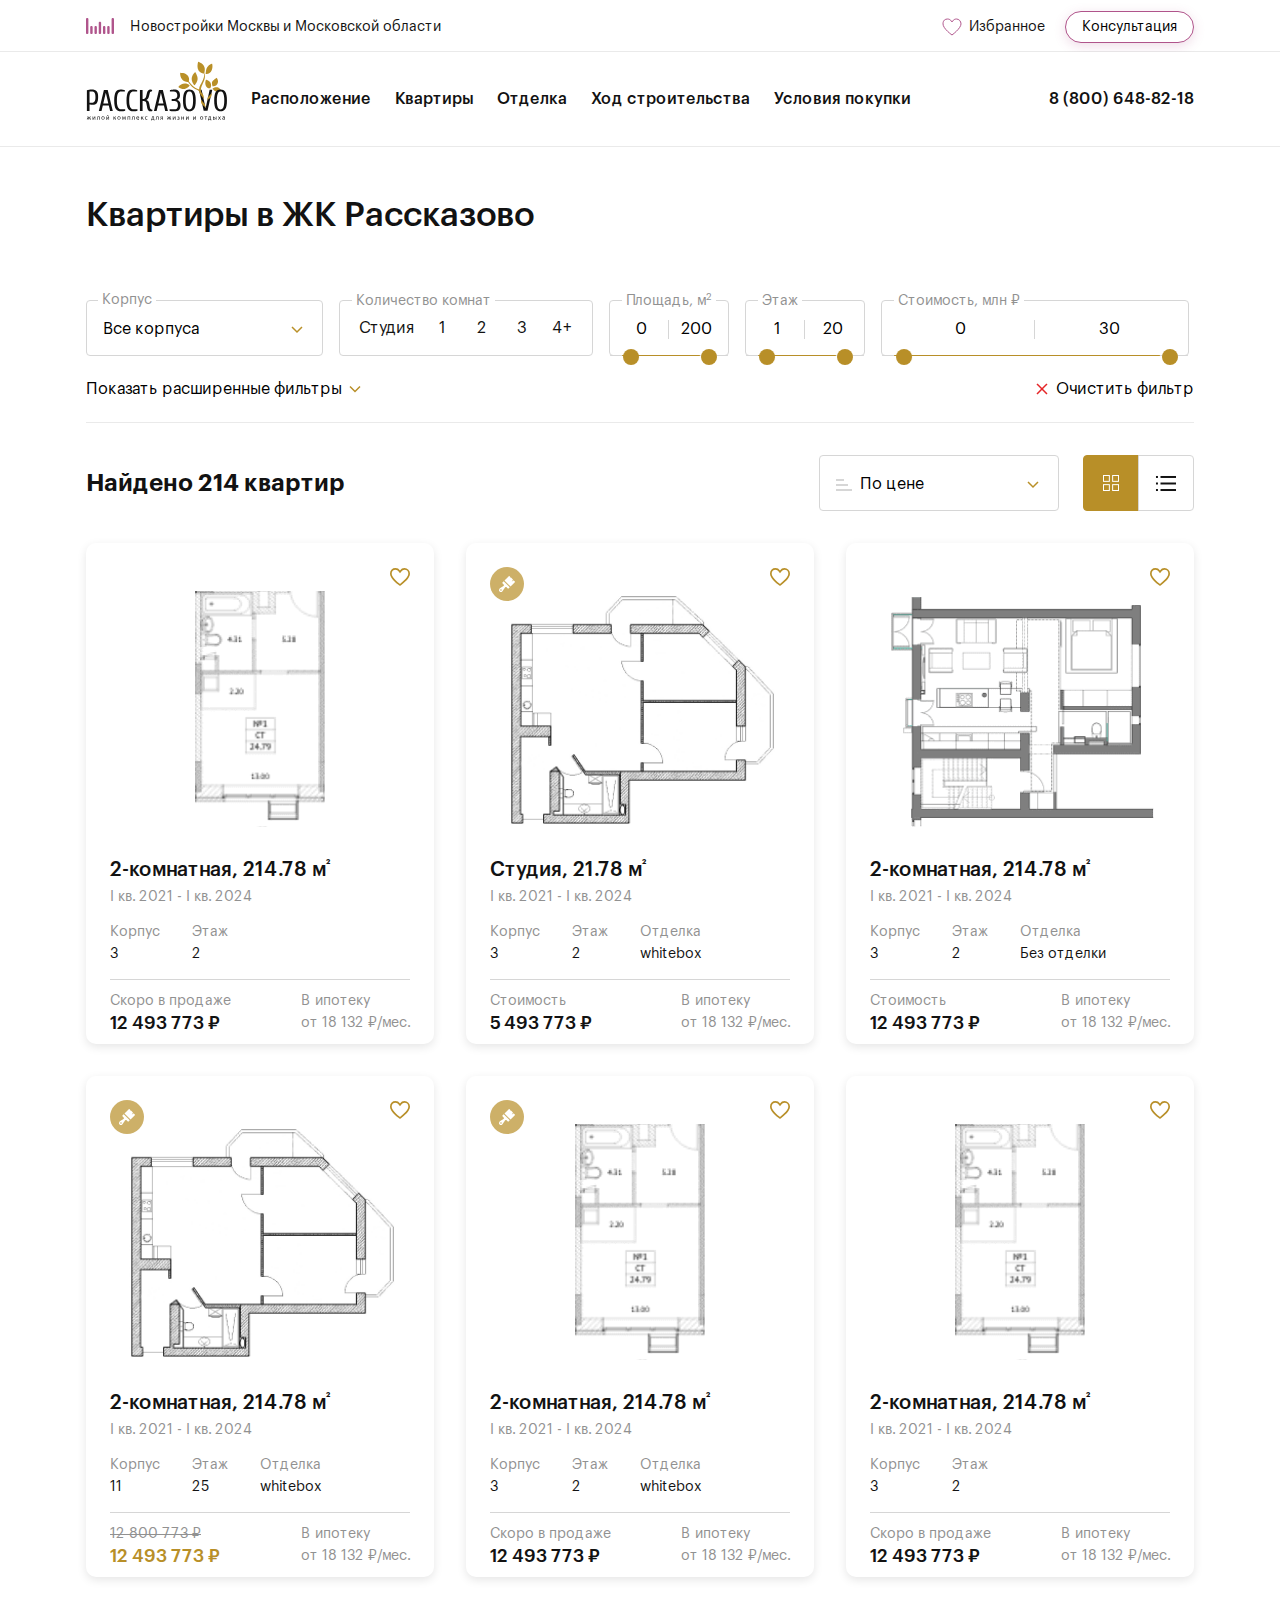
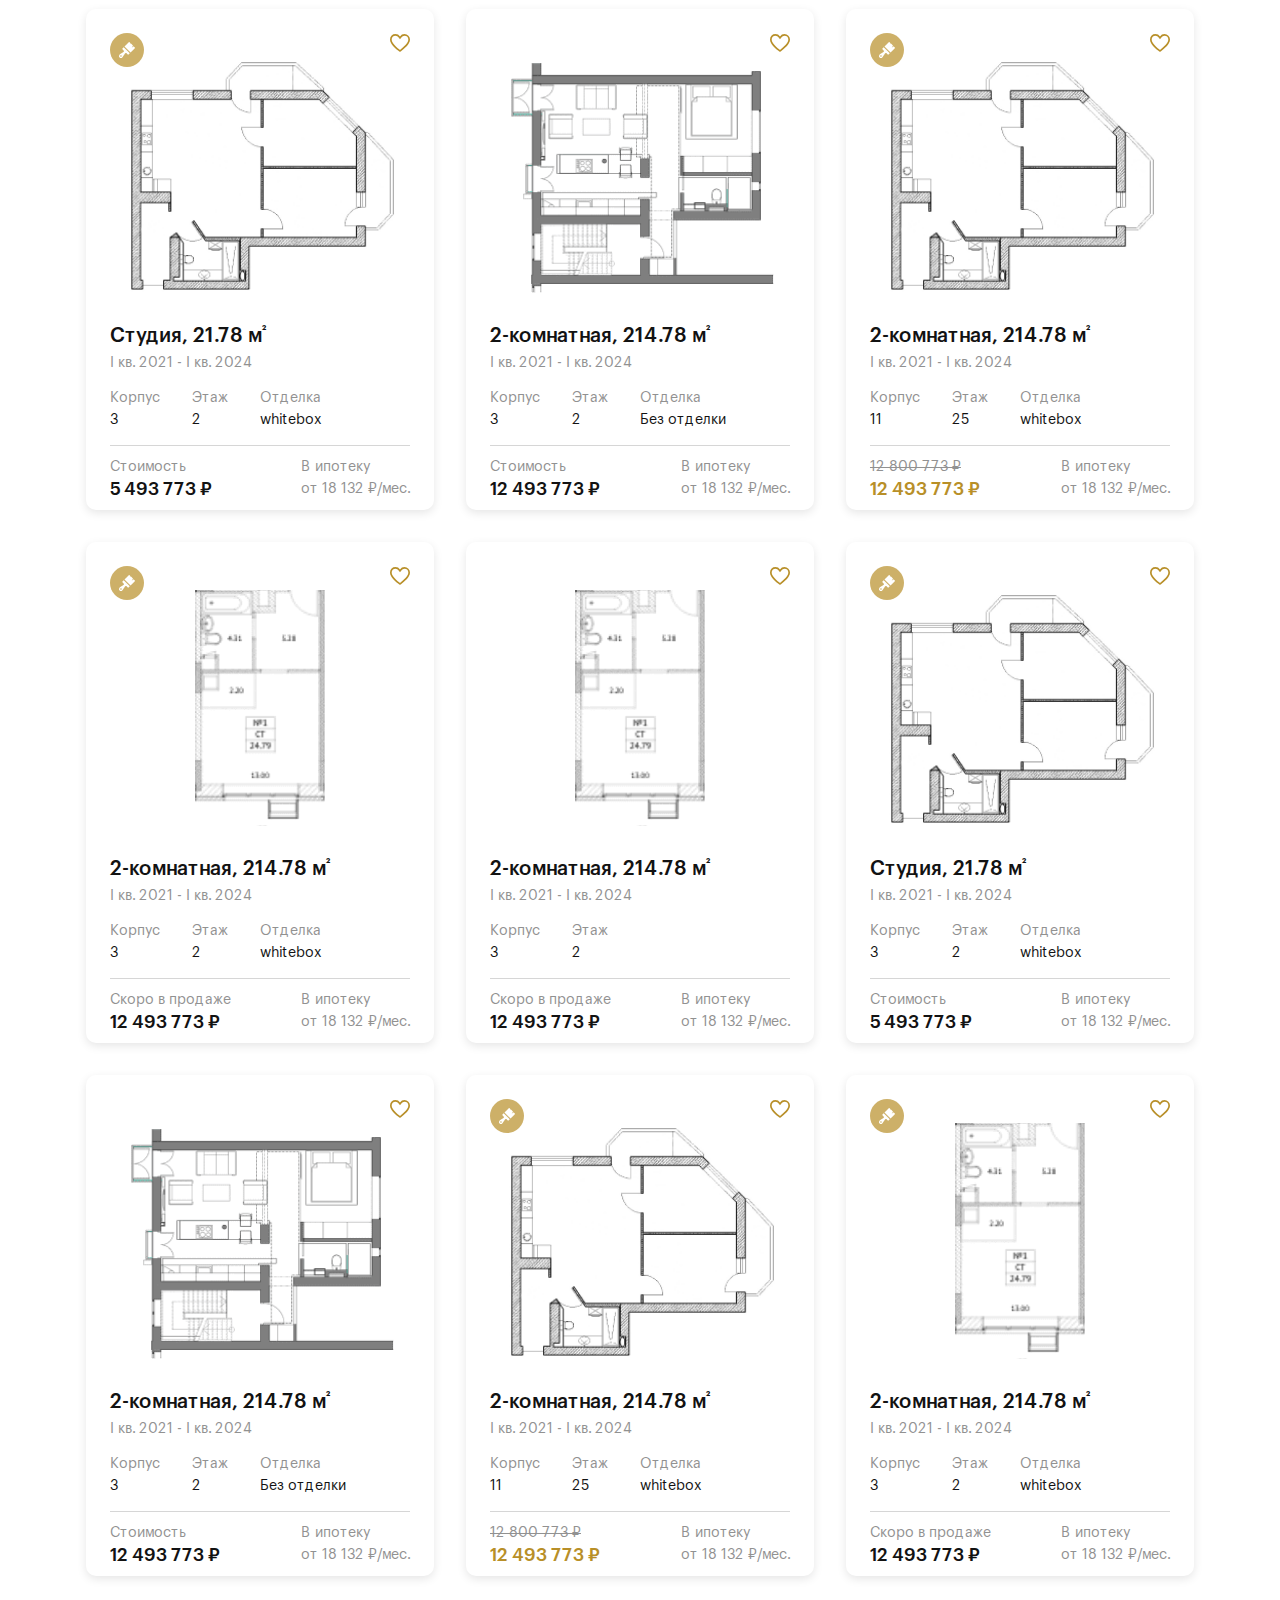
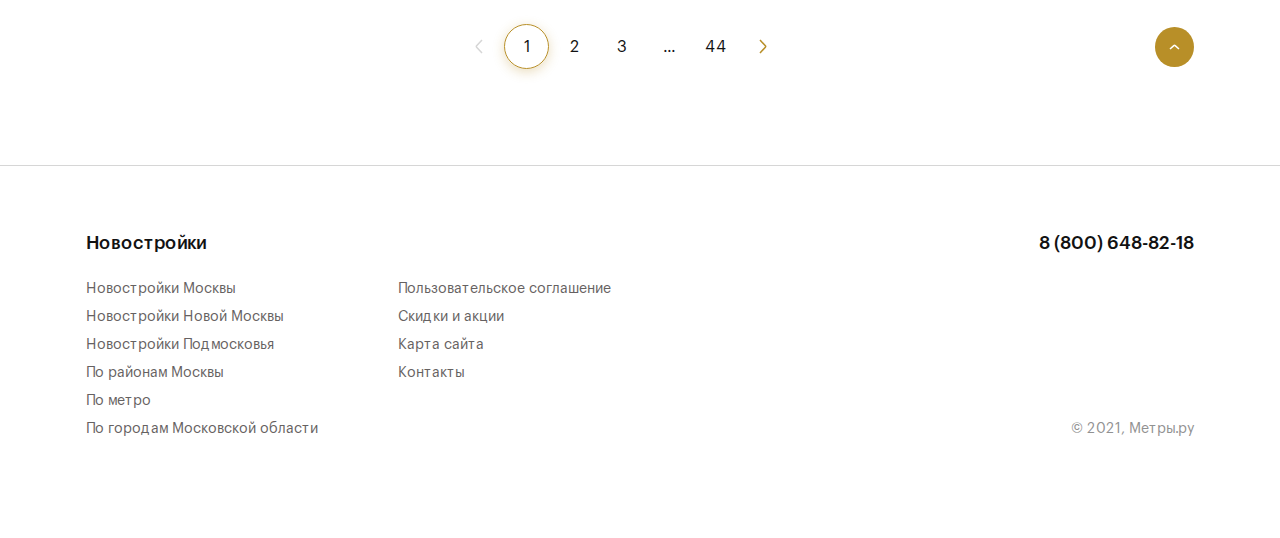
==== commit b2c26b6c: "deploy" ====
--- a/flats/index.html
+++ b/flats/index.html
@@ -315,7 +315,7 @@
 
       <!-- Инпут ввода стоимости' -->
       <div class="baseDoubleRangeInput flatsFiltersForm__price" id="filters-desktop-price">
-        <span class="baseDoubleRangeInput__title">Стоимость, ₽</span>
+        <span class="baseDoubleRangeInput__title">Стоимость, млн ₽</span>
 
         <label class="baseDoubleRangeInput__minValue">
           <input class="baseDoubleRangeInput__input baseDoubleRangeInput__input--min" value="0">
@@ -870,7 +870,7 @@
 
       <!-- Инпут ввода стоимости' -->
       <div class="baseDoubleRangeInput flatsFiltersForm__price" id="filters-mobile-price">
-        <span class="baseDoubleRangeInput__title">Стоимость, ₽</span>
+        <span class="baseDoubleRangeInput__title">Стоимость, млн ₽</span>
 
         <label class="baseDoubleRangeInput__minValue">
           <input class="baseDoubleRangeInput__input baseDoubleRangeInput__input--min" value="0">
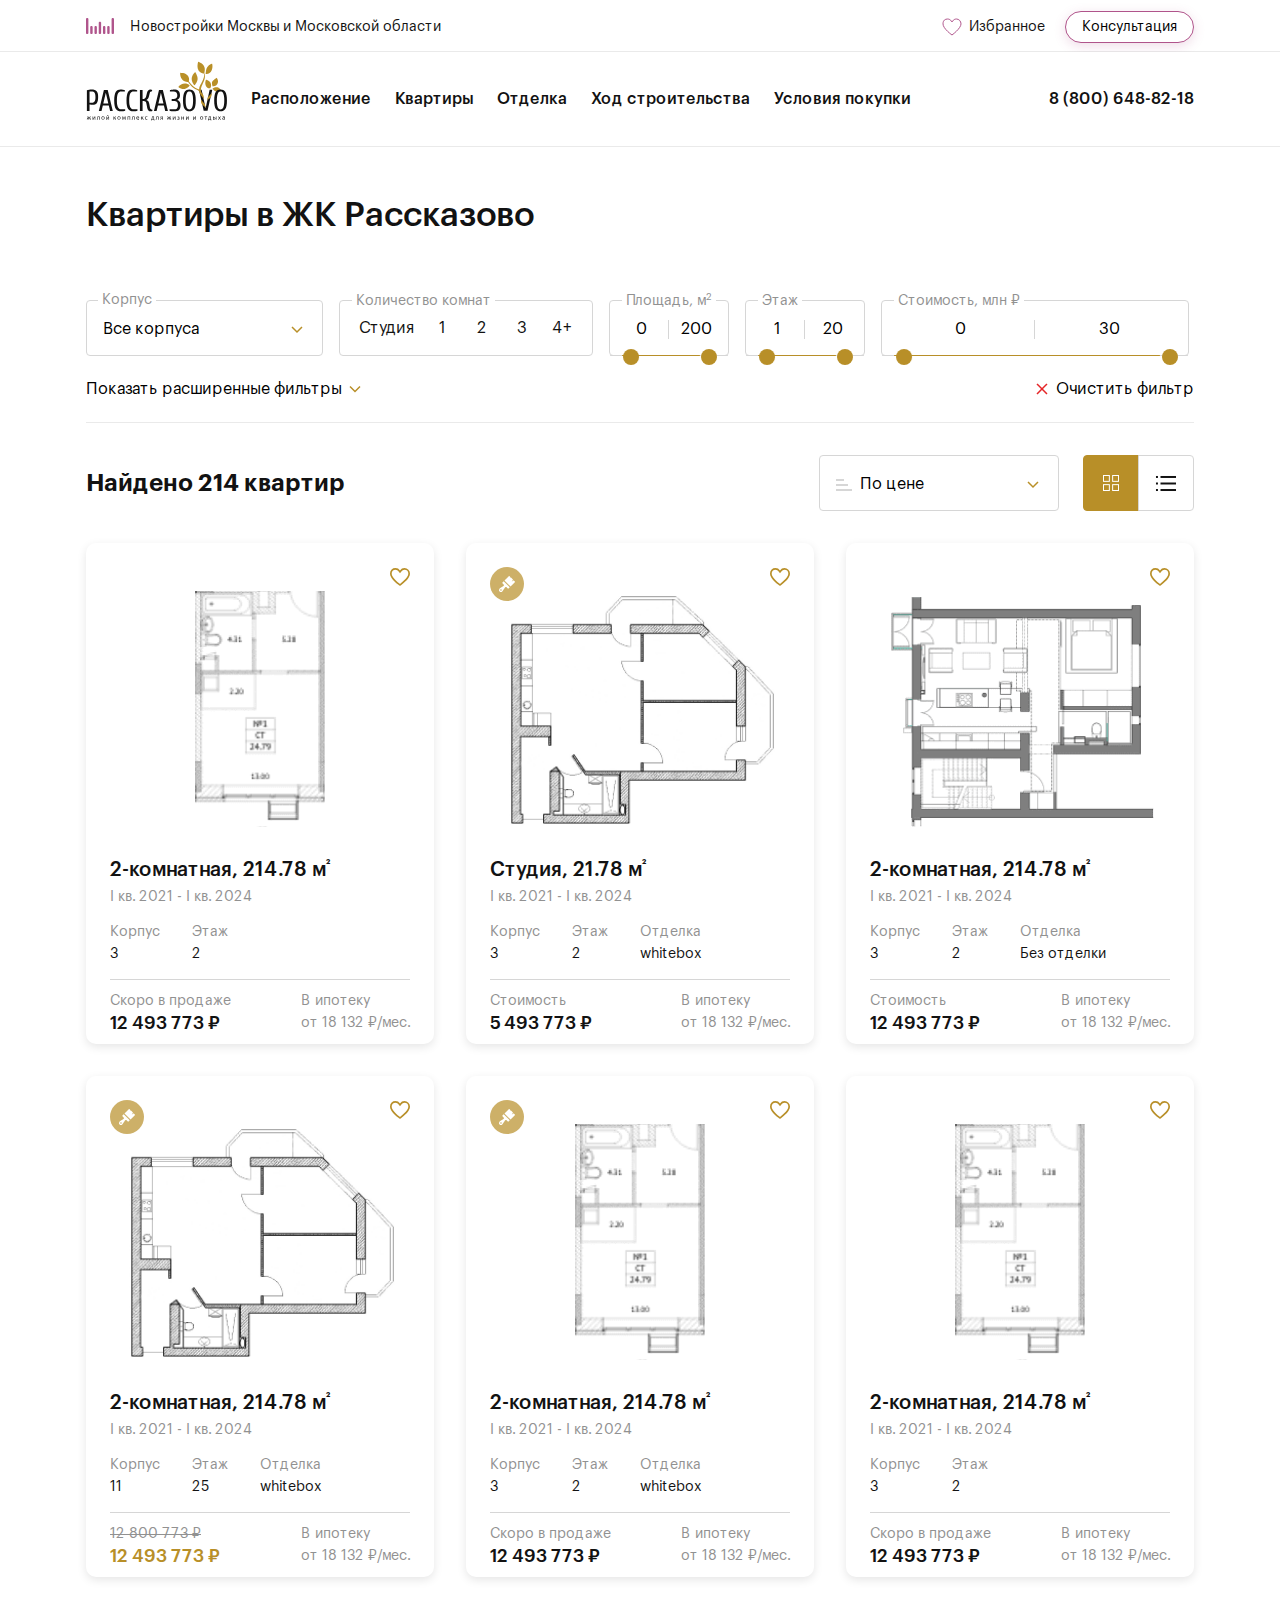
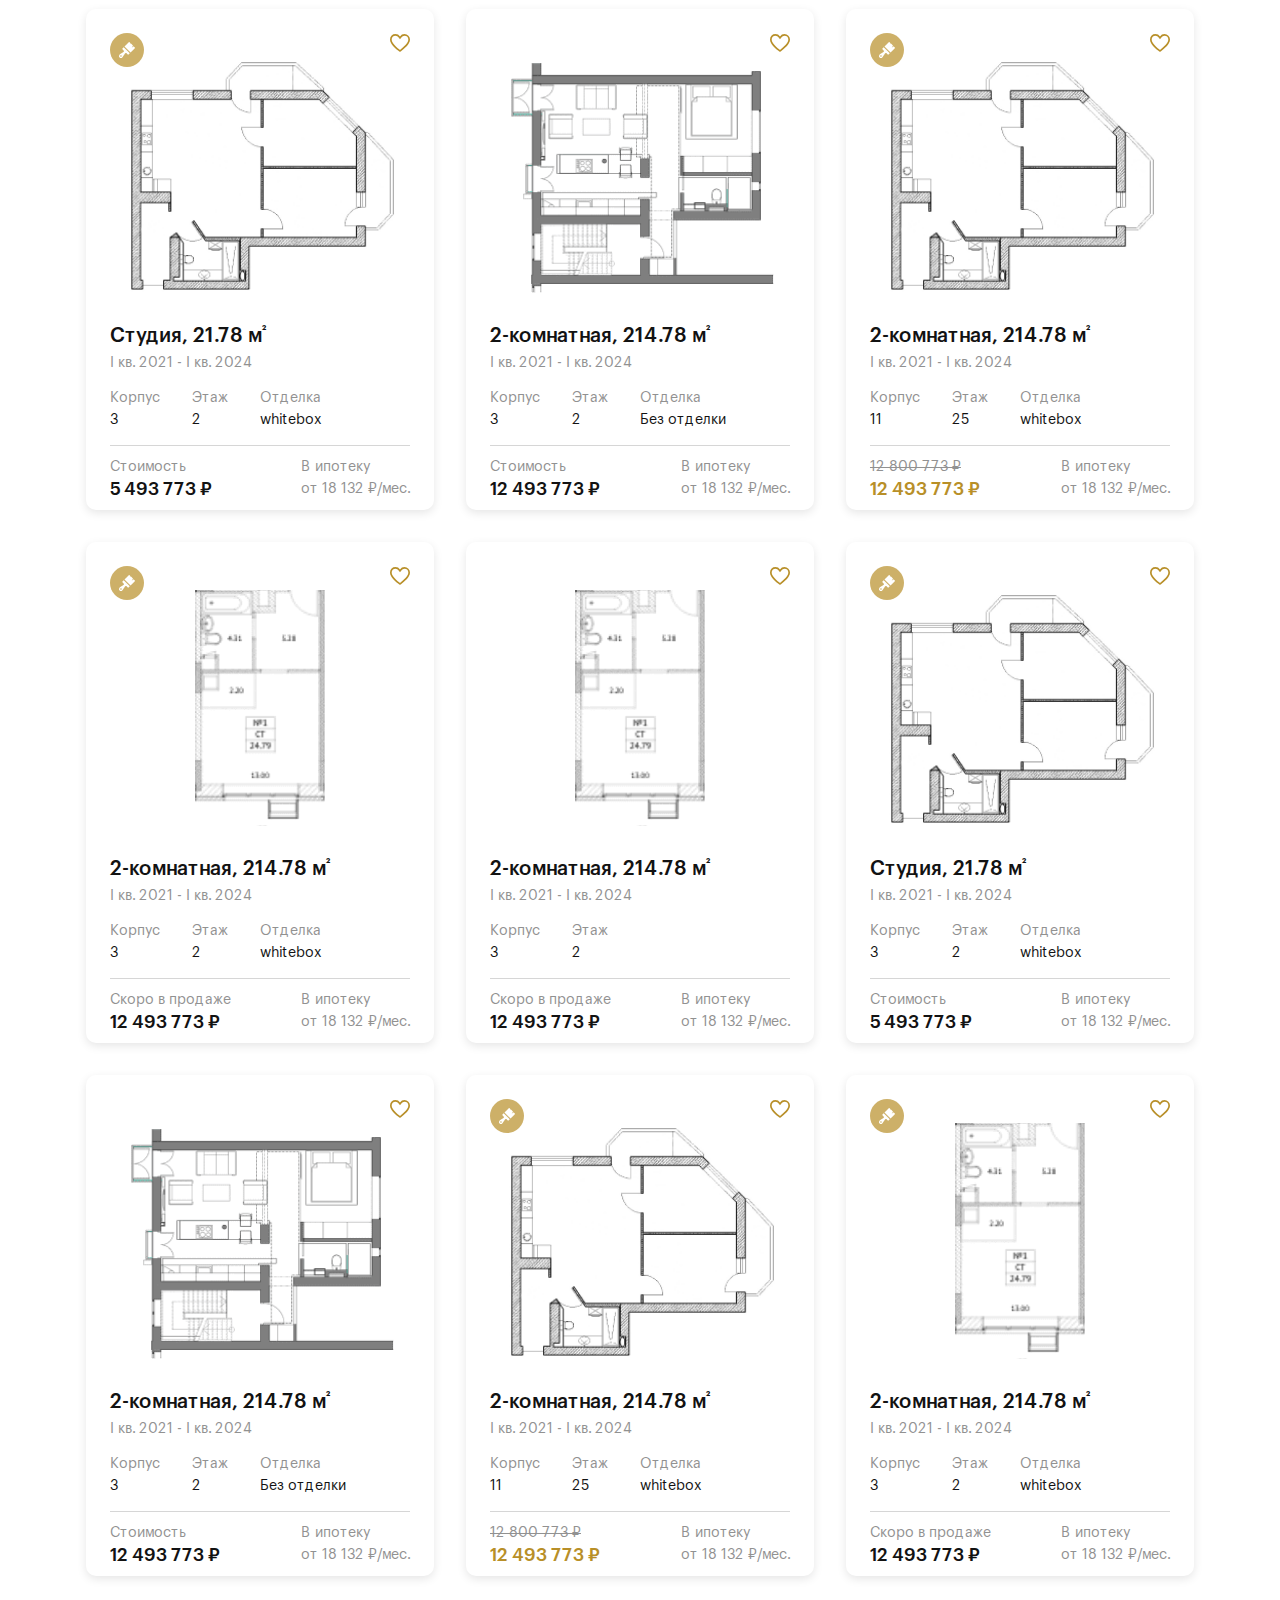
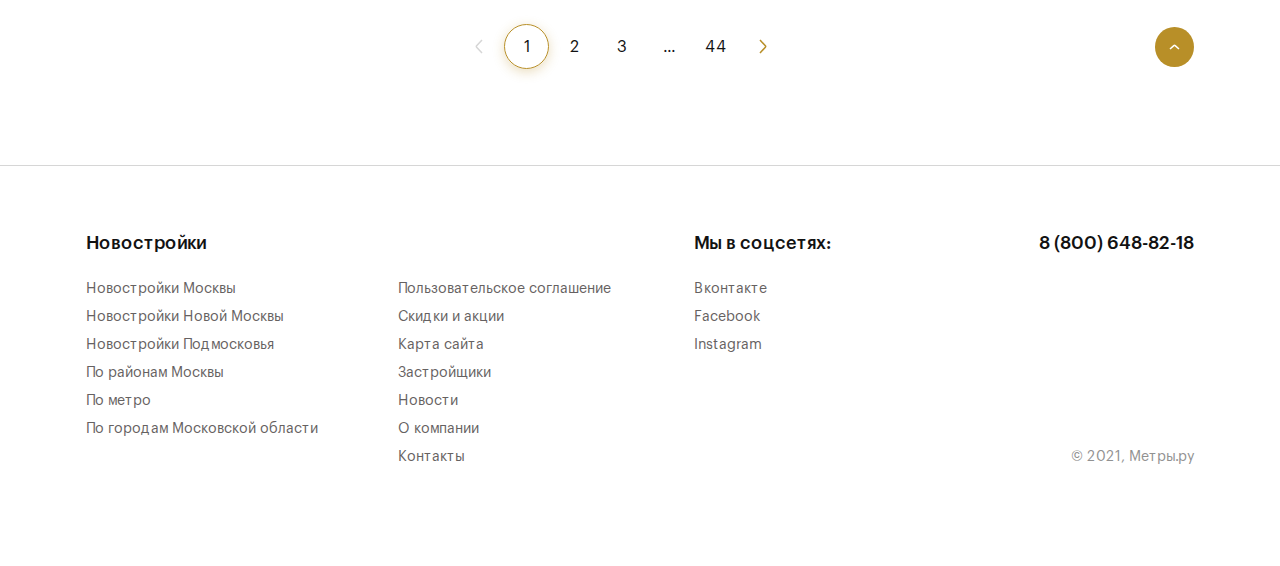
==== commit 3388de8c: "deploy" ====
--- a/flats/index.html
+++ b/flats/index.html
@@ -137,7 +137,7 @@
           <span class="baseMultiSelect__btnText">Все корпуса</span>
           <svg class="baseMultiSelect__arrow" width="18" height="13" viewBox="0 0 18 13" fill="none"
                xmlns="http://www.w3.org/2000/svg">
-            <path d="M4 4L9 9L14 4" stroke="#B99028" stroke-width="1.5"/>
+            <path d="M4 4L9 9L14 4" stroke="var(--jk-color)" stroke-width="1.5"/>
           </svg>
         </button>
         <div class="baseMultiSelect__dropdown">
@@ -338,7 +338,7 @@
           <span class="baseSelect__btnText">Не важно</span>
           <svg class="baseSelect__arrow" width="18" height="13" viewBox="0 0 18 13" fill="none"
                xmlns="http://www.w3.org/2000/svg">
-            <path d="M4 4L9 9L14 4" stroke="#B99028" stroke-width="1.5"/>
+            <path d="M4 4L9 9L14 4" stroke="var(--jk-color)" stroke-width="1.5"/>
           </svg>
         </button>
         <div class="baseSelect__dropdown">
@@ -375,7 +375,7 @@
           <span class="baseSelect__btnText">Не важно</span>
           <svg class="baseSelect__arrow" width="18" height="13" viewBox="0 0 18 13" fill="none"
                xmlns="http://www.w3.org/2000/svg">
-            <path d="M4 4L9 9L14 4" stroke="#B99028" stroke-width="1.5"/>
+            <path d="M4 4L9 9L14 4" stroke="var(--jk-color)" stroke-width="1.5"/>
           </svg>
         </button>
         <div class="baseSelect__dropdown">
@@ -405,7 +405,7 @@
           <span class="baseSelect__btnText">Не важно</span>
           <svg class="baseSelect__arrow" width="18" height="13" viewBox="0 0 18 13" fill="none"
                xmlns="http://www.w3.org/2000/svg">
-            <path d="M4 4L9 9L14 4" stroke="#B99028" stroke-width="1.5"/>
+            <path d="M4 4L9 9L14 4" stroke="var(--jk-color)" stroke-width="1.5"/>
           </svg>
         </button>
         <div class="baseSelect__dropdown">
@@ -449,13 +449,13 @@
           <span class="baseMultiSelect__btnText">Не важно</span>
           <svg class="baseMultiSelect__arrow" width="18" height="13" viewBox="0 0 18 13" fill="none"
                xmlns="http://www.w3.org/2000/svg">
-            <path d="M4 4L9 9L14 4" stroke="#B99028" stroke-width="1.5"/>
+            <path d="M4 4L9 9L14 4" stroke="var(--jk-color)" stroke-width="1.5"/>
           </svg>
         </button>
         <div class="baseMultiSelect__dropdown">
           <ul class="baseMultiSelect__options">
             <li class="baseMultiSelect__option baseMultiSelect__option--selected">
-              <span class="baseMultiSelect__optionText">Все корпуса</span>
+              <span class="baseMultiSelect__optionText">Не важно</span>
               <svg class="baseMultiSelect__optionCheckIcon" width="16" height="13" viewBox="0 0 16 13" fill="none"
                    xmlns="http://www.w3.org/2000/svg">
                 <path d="M1.5 6.5L5.25 11L15 1" stroke="var(--jk-color)" stroke-width="1.5"/>
@@ -692,7 +692,7 @@
           <span class="baseMultiSelect__btnText">Все корпуса</span>
           <svg class="baseMultiSelect__arrow" width="18" height="13" viewBox="0 0 18 13" fill="none"
                xmlns="http://www.w3.org/2000/svg">
-            <path d="M4 4L9 9L14 4" stroke="#B99028" stroke-width="1.5"/>
+            <path d="M4 4L9 9L14 4" stroke="var(--jk-color)" stroke-width="1.5"/>
           </svg>
         </button>
         <div class="baseMultiSelect__dropdown">
@@ -893,7 +893,7 @@
           <span class="baseSelect__btnText">Не важно</span>
           <svg class="baseSelect__arrow" width="18" height="13" viewBox="0 0 18 13" fill="none"
                xmlns="http://www.w3.org/2000/svg">
-            <path d="M4 4L9 9L14 4" stroke="#B99028" stroke-width="1.5"/>
+            <path d="M4 4L9 9L14 4" stroke="var(--jk-color)" stroke-width="1.5"/>
           </svg>
         </button>
         <div class="baseSelect__dropdown">
@@ -930,7 +930,7 @@
           <span class="baseSelect__btnText">Не важно</span>
           <svg class="baseSelect__arrow" width="18" height="13" viewBox="0 0 18 13" fill="none"
                xmlns="http://www.w3.org/2000/svg">
-            <path d="M4 4L9 9L14 4" stroke="#B99028" stroke-width="1.5"/>
+            <path d="M4 4L9 9L14 4" stroke="var(--jk-color)" stroke-width="1.5"/>
           </svg>
         </button>
         <div class="baseSelect__dropdown">
@@ -960,7 +960,7 @@
           <span class="baseSelect__btnText">Не важно</span>
           <svg class="baseSelect__arrow" width="18" height="13" viewBox="0 0 18 13" fill="none"
                xmlns="http://www.w3.org/2000/svg">
-            <path d="M4 4L9 9L14 4" stroke="#B99028" stroke-width="1.5"/>
+            <path d="M4 4L9 9L14 4" stroke="var(--jk-color)" stroke-width="1.5"/>
           </svg>
         </button>
         <div class="baseSelect__dropdown">
@@ -1004,13 +1004,13 @@
           <span class="baseMultiSelect__btnText">Не важно</span>
           <svg class="baseMultiSelect__arrow" width="18" height="13" viewBox="0 0 18 13" fill="none"
                xmlns="http://www.w3.org/2000/svg">
-            <path d="M4 4L9 9L14 4" stroke="#B99028" stroke-width="1.5"/>
+            <path d="M4 4L9 9L14 4" stroke="var(--jk-color)" stroke-width="1.5"/>
           </svg>
         </button>
         <div class="baseMultiSelect__dropdown">
           <ul class="baseMultiSelect__options">
             <li class="baseMultiSelect__option baseMultiSelect__option--selected">
-              <span class="baseMultiSelect__optionText">Все корпуса</span>
+              <span class="baseMultiSelect__optionText">Не важно</span>
               <svg class="baseMultiSelect__optionCheckIcon" width="16" height="13" viewBox="0 0 16 13" fill="none"
                    xmlns="http://www.w3.org/2000/svg">
                 <path d="M1.5 6.5L5.25 11L15 1" stroke="var(--jk-color)" stroke-width="1.5"/>
@@ -3774,6 +3774,9 @@
       </div>
 
       <div class="footer__extraListWrapper">
+        <span class="footer__listTitle footer__listTitle--phone">
+          <a href="+78006488218">8 (800) 648-82-18</a>
+        </span>
         <ul class="footer__list">
           <li class="footer__listItem">
             <a class="footer__listLink" href="">Пользовательское соглашение</a>
@@ -3785,13 +3788,37 @@
             <a class="footer__listLink" href="">Карта сайта</a>
           </li>
           <li class="footer__listItem">
+            <a class="footer__listLink" href="">Застройщики</a>
+          </li>
+          <li class="footer__listItem">
+            <a class="footer__listLink" href="">Новости</a>
+          </li>
+          <li class="footer__listItem">
+            <a class="footer__listLink" href="">О компании</a>
+          </li>
+          <li class="footer__listItem">
             <a class="footer__listLink" href="">Контакты</a>
+          </li>
+        </ul>
+      </div>
+
+      <div class="footer__socialListWrapper">
+        <span class="footer__listTitle">Мы в соцсетях:</span>
+        <ul class="footer__list">
+          <li class="footer__listItem">
+            <a class="footer__listLink" href="" target="_blank">Вконтакте</a>
+          </li>
+          <li class="footer__listItem">
+            <a class="footer__listLink" href="" target="_blank">Facebook</a>
+          </li>
+          <li class="footer__listItem">
+            <a class="footer__listLink" href="" target="_blank">Instagram</a>
           </li>
         </ul>
       </div>
     </div>
 
-    <a class="footer__phone" href="+78006488218">8 (800) 648-82-18</a>
+<!--    <a class="footer__phone" href="+78006488218">8 (800) 648-82-18</a>-->
 
     <span class="footer__copy">&copy;&nbsp;2021, Метры.ру</span>
   </div>
--- a/styles/main.min.css
+++ b/styles/main.min.css
@@ -1 +1 @@
-html{line-height:1.15;-webkit-text-size-adjust:100%}main{display:block;min-height:100vh;padding:0 0 64px;margin:94px 0 0}h1{font-size:2em}hr{box-sizing:content-box;height:0;overflow:visible}code,kbd,pre,samp{font-family:monospace,monospace;font-size:1em}a{background-color:transparent;color:inherit;text-decoration:none}abbr[title]{border-bottom:none;text-decoration:underline;-webkit-text-decoration:underline dotted;text-decoration:underline dotted}b,strong{font-weight:bolder}small{font-size:80%}sub,sup{font-size:75%;line-height:0;position:relative;vertical-align:baseline}sub{bottom:-.25em}img{border-style:none;display:block;max-width:100%}button,input,optgroup,select,textarea{font-family:inherit;font-size:100%;line-height:1.15;margin:0}button,input{overflow:visible}button,select{text-transform:none}[type=button],[type=reset],[type=submit],button{-webkit-appearance:button}[type=button]::-moz-focus-inner,[type=reset]::-moz-focus-inner,[type=submit]::-moz-focus-inner,button::-moz-focus-inner{border-style:none;padding:0}[type=button]:-moz-focusring,[type=reset]:-moz-focusring,[type=submit]:-moz-focusring,button:-moz-focusring{outline:ButtonText dotted 1px}legend{box-sizing:border-box;color:inherit;display:table;max-width:100%;padding:0;white-space:normal}progress{vertical-align:baseline}textarea{overflow:auto}[type=checkbox],[type=radio]{box-sizing:border-box;padding:0}[type=number]::-webkit-inner-spin-button,[type=number]::-webkit-outer-spin-button{height:auto}[type=search]{-webkit-appearance:textfield;outline-offset:-2px}[type=search]::-webkit-search-decoration{-webkit-appearance:none}::-webkit-file-upload-button{-webkit-appearance:button;font:inherit}details{display:block}summary{display:list-item}[hidden],template{display:none}@font-face{font-family:'Graphik LCG';font-style:normal;font-weight:600;src:url(../fonts/GraphikLCG-Semibold.woff2) format("woff2"),url(../fonts/GraphikLCG-Semibold.woff) format("woff")}@font-face{font-family:'Graphik LCG';font-style:normal;font-weight:500;src:url(../fonts/GraphikLCG-Medium.woff2) format("woff2"),url(../fonts/GraphikLCG-Medium.woff) format("woff")}@font-face{font-family:'Graphik LCG';font-style:normal;font-weight:400;src:url(../fonts/GraphikLCG-Regular.woff2) format("woff2"),url(../fonts/GraphikLCG-Regular.woff) format("woff")}:root{--hover-percentage:50%;--disable-precentage:60%;--main-color:hsl(324, 37%, 51%);--main-shadow:0 3px 12px rgba(176, 85, 140, 0.2);--jk-color:hsl(324, 37%, 51%);--jk-color-hover:hsl(324, 37%, var(--hover-percentage));--jk-color-disable:hsl(324, 37%, var(--disable-precentage));--grey-1:#121212;--grey-2:#656161;--grey-3:#919191;--grey-4:#D6D6D6;--grey-5:#eaeaea;--grey-6:rgba(222, 222, 222, 0.9);--white:#FFF;--grey-shadow:0 3px 10px rgba(0, 0, 0, 0.1)}body.rasskazovo{--jk-color:hsl(43, 64%, 44%);--jk-color-hover:hsl(43, 64%, var(--hover-percentage));--jk-color-disable:hsl(43, 64%, var(--disable-precentage));--jk-color-shadow:0 3px 12px hsla(43, 64%, 44%, 30%)}body.testJk-1{--jk-color:hsl(187, 63%, 57%);--jk-color-hover:hsl(187, 63%, var(--hover-percentage));--jk-color-disable:hsl(187, 63%, var(--disable-precentage));--jk-color-shadow:0 3px 12px hsla(187, 63%, 57%, 30%)}body.testJk-2{--jk-color:hsl(4, 86%, 54%);--jk-color-hover:hsl(4, 86%, var(--hover-percentage));--jk-color-disable:hsl(4, 86%, var(--disable-precentage));--jk-color-shadow:0 3px 12px hsla(4, 86%, 54%, 30%)}*,::after,::before{box-sizing:border-box;padding:0;margin:0}body{margin:0;font-family:'Graphik LCG',sans-serif;font-size:16px;line-height:22px;-webkit-font-smoothing:antialiased;-moz-osx-font-smoothing:grayscale;color:var(--grey-1)}body.lock{overflow:hidden}.container{max-width:1172px;padding:0 32px;margin:0 auto}h1,h2,h3,h4,h5,h6{font-weight:500;margin:0}ul{list-style:none}button{cursor:pointer;background:0 0;border:none;outline:0}button:active{color:inherit}sup{top:-.5em;font-size:.7em}fieldset{padding:0;border:none}.baseDoubleRangeInput .noUi-target,.baseRangeInput .noUi-target{background:var(--grey-4);border:none;box-shadow:none;padding:0 28px 0 12px;height:1px}.baseDoubleRangeInput .noUi-horizontal .noUi-handle,.baseRangeInput .noUi-horizontal .noUi-handle{width:16px;height:16px;border:none;background-color:var(--jk-color);border-radius:50%;box-shadow:none;outline:0;cursor:pointer;transition:transform .15s,background-color .15s}.baseDoubleRangeInput .noUi-horizontal .noUi-handle::after,.baseDoubleRangeInput .noUi-horizontal .noUi-handle::before,.baseRangeInput .noUi-horizontal .noUi-handle::after,.baseRangeInput .noUi-horizontal .noUi-handle::before{content:none}.baseDoubleRangeInput .noUi-horizontal .noUi-handle:hover,.baseRangeInput .noUi-horizontal .noUi-handle:hover{background-color:var(--jk-color-hover);transform:scale(1.2)}.baseDoubleRangeInput .noUi-connect,.baseRangeInput .noUi-connect{background:var(--jk-color)}.markList{display:flex;flex-direction:column;margin:24px 0}.markList__item{position:relative;margin:8px 0;padding-left:16px}.markList__item::before{content:"";position:absolute;left:0;top:10px;width:5px;height:5px;background-color:var(--grey-1);border-radius:50%}.swiper-container .swiper-button-next.swiper-button-disabled,.swiper-container .swiper-button-prev.swiper-button-disabled{opacity:.5}.swiper-container>*,.swiper-container>*>*,.swiper-container>*>*>*{-webkit-user-select:none;-moz-user-select:none;-ms-user-select:none;user-select:none}.container .swiper-button-next,.container .swiper-button-prev{width:38px;height:38px;border-radius:50%}.container .swiper-button-next::after,.container .swiper-button-prev::after{content:none}.container .swiper-container-horizontal>.swiper-pagination-bullets,.container .swiper-pagination-custom,.container .swiper-pagination-fraction{display:flex;align-items:center;justify-content:center;bottom:-32px}.container .swiper-container-horizontal>.swiper-pagination-bullets .swiper-pagination-bullet{margin:0 6px}.container .swiper-pagination-bullet{width:6px;height:6px;background:var(--jk-color);opacity:.5}.container .swiper-pagination-bullet-active{width:8px;height:8px;opacity:1}.showHideContent{overflow-y:hidden;transition:height .4s ease-in-out}.showHideBtn{padding:8px 0}.showHideBtn svg{transition:transform .15s}.showHideBtn--show svg{transform:rotate(-180deg)}.baseSelect{position:relative;width:100%}.baseSelect--open .baseSelect__title{color:var(--jk-color)}.baseSelect--open .baseSelect__arrow{transform:rotate(-180deg)}.baseSelect--open .baseSelect__dropdown{visibility:visible;opacity:1;z-index:2;transform:translateY(0)}.baseSelect--open .baseSelect__btn,.baseSelect--open .baseSelect__btn:hover{border-color:var(--jk-color)}.baseSelect--open .baseSelect__btn:hover .baseSelect__sortIcon>rect,.baseSelect--open .baseSelect__sortIcon>rect{fill:var(--jk-color)}.baseSelect__title{position:absolute;left:12px;top:-9px;font-size:14px;line-height:18px;color:var(--grey-3);padding:0 4px;background-color:var(--white)}.baseSelect__btn{display:flex;justify-content:space-between;align-items:center;padding:19px 16px 16px;border:1px solid var(--grey-4);border-radius:4px;width:100%;height:56px;transition:border-color .15s}.baseSelect__btn:hover{border-color:var(--grey-3)}.baseSelect__btn:hover .baseSelect__sortIcon>rect{fill:var(--grey-3)}.baseSelect__btnText{white-space:nowrap;margin-right:10px}.baseSelect__sortWrapper{display:flex;align-items:center}.baseSelect__sortIcon{margin-right:8px}.baseSelect__sortIcon--down{transform:rotate(180deg)}.baseSelect__sortIcon>rect{transition:fill .15s}.baseSelect__arrow{transition:transform .15s}.baseSelect__dropdown{position:absolute;right:0;min-width:100%;width:auto;max-height:300px;overflow-y:auto;padding:8px 16px;margin:8px 0 0;border-radius:4px;border:1px solid var(--grey-4);background-color:var(--white);visibility:hidden;opacity:0;z-index:-1;box-shadow:0 4px 6px rgba(0,0,0,.15);transform:translateY(-50px);transition:transform .15s,opacity .15s}.baseSelect__option{display:flex;justify-content:space-between;align-items:center;font-size:14px;line-height:18px;cursor:pointer;padding:8px 0}.baseSelect__option:hover{color:var(--jk-color)}.baseSelect__optionText{white-space:nowrap;margin-right:16px}.baseSelect__optionCheckIcon{display:none}.baseSelect__option--selected .baseSelect__optionCheckIcon{display:block}.baseMultiSelect{position:relative;width:100%}.baseMultiSelect--open .baseMultiSelect__title{color:var(--jk-color)}.baseMultiSelect--open .baseMultiSelect__arrow{transform:rotate(-180deg)}.baseMultiSelect--open .baseMultiSelect__dropdown{visibility:visible;opacity:1;z-index:2;transform:translateY(0)}.baseMultiSelect--open .baseMultiSelect__btn,.baseMultiSelect--open .baseMultiSelect__btn:hover{border-color:var(--jk-color)}.baseMultiSelect__title{position:absolute;left:12px;top:-9px;font-size:14px;line-height:18px;color:var(--grey-3);padding:0 4px;background-color:var(--white)}.baseMultiSelect__btn{display:flex;justify-content:space-between;align-items:center;padding:19px 16px 16px;border:1px solid var(--grey-4);border-radius:4px;width:100%;height:56px;transition:border-color .15s}.baseMultiSelect__btn:hover{border-color:var(--grey-3)}.baseMultiSelect__btnText{position:relative;max-width:calc(100% - 30px);overflow:hidden;white-space:nowrap;margin-right:10px;text-align:left;width:100%}.baseMultiSelect__btnText::after{content:"";position:absolute;right:0;top:0;width:16px;height:100%;background:linear-gradient(270deg,#fff 0,rgba(255,255,255,0) 59.09%)}.baseMultiSelect__sortWrapper{display:flex;align-items:center}.baseMultiSelect__arrow{transition:transform .15s}.baseMultiSelect__dropdown{position:absolute;right:0;min-width:100%;width:auto;max-height:300px;overflow-y:auto;padding:8px 16px;margin:8px 0 0;border-radius:4px;border:1px solid var(--grey-4);background-color:var(--white);visibility:hidden;opacity:0;z-index:-1;box-shadow:0 4px 6px rgba(0,0,0,.15);transform:translateY(-50px);transition:transform .15s,opacity .15s}.baseMultiSelect__option{display:flex;justify-content:space-between;align-items:center;font-size:14px;line-height:18px;cursor:pointer;padding:8px 0}.baseMultiSelect__option:hover{color:var(--jk-color)}.baseMultiSelect__optionText{white-space:nowrap;margin-right:16px}.baseMultiSelect__optionCheckIcon{display:none}.baseMultiSelect__option--selected .baseMultiSelect__optionCheckIcon{display:block}.checkboxItem__input{position:absolute;z-index:-1;opacity:0}.checkboxItem__label{display:inline-flex;justify-content:center;align-items:center;max-height:36px;min-width:36px;-webkit-user-select:none;-moz-user-select:none;-ms-user-select:none;user-select:none;cursor:pointer;padding:6px;border-radius:4px;transition:background-color .15s,color .15s}.checkboxItem__input:checked+.checkboxItem__label{background-color:var(--jk-color);color:var(--white)}.checkboxItem__input:not(:disabled):not(:checked)+.checkboxItem__label:hover{background-color:var(--grey-5)}.checkboxItem__input:not(:disabled):checked+.checkboxItem__label:hover{background-color:var(--jk-color-hover)}.baseCheckboxGroup{position:relative;display:flex;justify-content:center;height:56px;padding:10px 16px;border:1px solid var(--grey-4);border-radius:4px;width:100%;transition:border-color .15s}.baseCheckboxGroup__title{position:absolute;left:12px;top:-9px;font-size:14px;line-height:18px;color:var(--grey-3);padding:0 4px;background-color:var(--white)}.baseCheckboxGroup__item{flex:0 1 100%;width:auto;max-width:128px}.baseCheckboxGroup__item:not(:last-child){margin-right:4px}.baseCheckboxGroup__item>label{width:100%}.baseDoubleRangeInput{position:relative;display:flex;padding:19px 16px 16px;border:1px solid var(--grey-4);border-radius:4px;width:100%;height:56px}.baseDoubleRangeInput__title{position:absolute;left:12px;top:-9px;font-size:14px;line-height:18px;color:var(--grey-3);padding:0 4px;background-color:var(--white)}.baseDoubleRangeInput__maxValue,.baseDoubleRangeInput__minValue{display:flex;flex:0 0 50%}.baseDoubleRangeInput__minValue{padding-right:12px;border-right:1px solid var(--grey-4)}.baseDoubleRangeInput__maxValue{padding-left:12px}.baseDoubleRangeInput__input{width:100%;outline:0;border:none;text-align:center}.baseDoubleRangeInput__slider{position:absolute;width:100%;bottom:-1px;left:0}.baseBubbleItem__input{position:absolute;z-index:-1;opacity:0}.baseBubbleItem__label{display:inline-flex;justify-content:center;align-items:center;max-height:36px;min-width:36px;-webkit-user-select:none;-moz-user-select:none;-ms-user-select:none;user-select:none;cursor:pointer;padding:4px 12px;border-radius:24px;box-shadow:var(--grey-shadow);transition:background-color .15s,color .15s,box-shadow .15s}.baseBubbleItem__input:checked+.baseBubbleItem__label{background-color:var(--jk-color);color:var(--white)}.baseBubbleItem__input:not(:disabled):not(:checked)+.baseBubbleItem__label:hover{box-shadow:var(--jk-color-shadow)}.baseBubbleItem__input:not(:disabled):checked+.baseBubbleItem__label:hover{background-color:var(--jk-color-hover)}.baseTooltip{position:relative;display:inline-block;cursor:pointer}.baseTooltip:hover .baseTooltip__text{visibility:visible}.baseTooltip__text{font-size:14px;line-height:18px;visibility:hidden;text-align:center;width:-webkit-max-content;width:-moz-max-content;width:max-content;background-color:var(--grey-1);color:var(--white);border-radius:4px;padding:6px 12px;position:absolute;z-index:11;bottom:125%;left:50%;transform:translateX(-50%);box-shadow:var(--grey-shadow)}.baseTooltip__text::after{content:"";position:absolute;top:100%;left:50%;margin-left:-6px;border-width:6px;border-style:solid;border-color:var(--grey-1) transparent transparent transparent}.basePagination{display:flex;justify-content:center;align-items:center}.basePagination__item{border-radius:50%}.basePagination__item:not(:last-child){margin-right:4px}.basePagination__item:hover .basePagination__link{background-color:#f5f5f5}.basePagination__item--active{border:1px solid var(--jk-color);box-shadow:var(--jk-color-shadow)}.basePagination__item--active:hover .basePagination__link{background-color:var(--white)}.basePagination__item--disable .basePagination__link>svg>path{stroke:var(--grey-4)}.basePagination__link{display:flex;justify-content:center;align-items:center;width:43px;height:43px;border-radius:50%}.baseBreadcrumbs{display:flex}.baseBreadcrumbs__item{font-size:14px;line-height:18px;flex:0 0 auto;padding-right:22px;margin-right:8px;transition:color .15s}.baseBreadcrumbs__item:not(:last-child){position:relative}.baseBreadcrumbs__item:not(:last-child)::after{content:"";position:absolute;right:0;top:-1px;width:13px;height:18px;background:url("data:image/svg+xml,%3Csvg width='13' height='18' viewBox='0 0 13 18' fill='none' xmlns='http://www.w3.org/2000/svg'%3E%3Cpath d='M4 14L9 9L4 4' stroke='%23121212' stroke-width='1.5'/%3E%3C/svg%3E%0A") center no-repeat}.baseBreadcrumbs__item:not(:last-child):hover{color:var(--jk-color)}.baseBreadcrumbs__item--disable{color:var(--grey-3)}.baseRangeInput{position:relative;display:flex;padding:19px 16px 16px;border:1px solid var(--grey-4);border-radius:4px;width:100%;height:56px}.baseRangeInput__title{position:absolute;left:12px;top:-9px;font-size:14px;line-height:18px;color:var(--grey-3);padding:0 4px;background-color:var(--white)}.baseRangeInput__value{width:100%}.baseRangeInput__input{width:100%;outline:0;border:none}.baseRangeInput__percent{display:none;position:absolute;right:16px;color:var(--grey-3)}.baseRangeInput__slider{position:absolute;width:100%;bottom:-1px;left:0}.flatCard{position:relative;border-radius:10px;padding:48px 24px 12px;box-shadow:var(--grey-shadow);transition:box-shadow .15s}.flatCard:hover{box-shadow:var(--jk-color-shadow)}.flatCard--decoration .flatCard__decorIcon{display:block}.flatCard--stock .flatCard__pricePurchaseValue{color:var(--jk-color)}.flatCard--stock .flatCard__pricePurchase .flatCard__priceProp{text-decoration:line-through}.flatCard__planWrapper{padding:0 8px;height:236px;margin:0 0 32px}.flatCard__planImage{width:100%;height:100%;-o-object-fit:contain;object-fit:contain;-o-object-position:center;object-position:center}.flatCard__link::after{content:"";position:absolute;top:0;right:0;bottom:0;left:0;z-index:1}.flatCard__title{font-size:20px;margin:0 0 4px}.flatCard__date{font-size:14px;line-height:18px;color:var(--grey-3)}.flatCard__infoList{display:flex;padding:16px 0;border-bottom:1px solid var(--grey-4);margin:0 0 12px}.flatCard__infoItem{display:flex;flex-direction:column}.flatCard__infoItem:not(:last-child){margin-right:32px}.flatCard__infoItemProp,.flatCard__infoItemValue{font-size:14px;line-height:18px}.flatCard__infoItemProp{color:var(--grey-3);margin:0 0 4px}.flatCard__price{display:flex;justify-content:space-between;font-size:14px;line-height:18px}.flatCard__priceHypothec,.flatCard__pricePurchase{display:flex;flex-direction:column}.flatCard__priceProp{color:var(--grey-3);margin:0 0 4px}.flatCard__pricePurchaseValue{font-size:18px;font-weight:500}.flatCard__priceHypothecValue{color:var(--grey-3)}.flatCard__decorIcon{display:none;position:absolute;left:24px;top:24px}.flatCard__favoriteBtn{position:absolute;top:16px;right:16px;width:36px;height:36px;z-index:2}.flatListItem{position:relative;display:flex;align-items:center;width:100%;padding:16px 80px 16px 32px;transition:box-shadow .15s}.flatListItem:not(:last-child){border-bottom:1px solid var(--grey-5)}.flatListItem>*{flex:0 0 auto}.flatListItem:hover{box-shadow:var(--jk-color-shadow);z-index:1}.flatListItem--decoration .flatListItem__decorIcon{display:block}.flatListItem--stock .flatListItem__pricePurchaseValue{color:var(--jk-color)}.flatListItem--stock .flatListItem__priceProp{text-decoration:line-through;font-weight:500}.flatListItem__planWrapper{width:90px;height:74px;margin-right:16px}.flatListItem__planImage{width:100%;height:100%;-o-object-fit:contain;object-fit:contain;-o-object-position:center;object-position:center}.flatsListItem__link{flex-shrink:1;min-width:208px;width:33%;margin-right:16px}.flatsListItem__link::after{content:"";position:absolute;top:0;right:0;bottom:0;left:0;z-index:1}.flatsListItem__title{font-size:18px;line-height:26px}.flatsListItem__decorationText{color:var(--grey-3)}.flatListItem__infoList{display:flex;min-width:322px;width:39.7%;margin-right:16px}.flatListItem__infoItem{flex:0 0 auto}.flatListItem__infoItem:not(:last-child){margin-right:16px}.flatListItem__infoItem--date{width:154px;text-align:center}.flatListItem__infoItem--building{text-align:center;min-width:64px;width:27.7%}.flatListItem__infoItem--floor{min-width:72px;width:25.2%}.flatListItem__infoItemMobValue{display:none}.flatListItem__price{text-align:right;width:132px}.flatListItem__pricePurchase{position:relative;display:flex;flex-direction:column}.flatListItem__priceProp{font-size:14px;line-height:18px;color:var(--grey-3);position:absolute;right:0;top:-22px}.flatListItem__pricePurchaseValue{font-size:18px;line-height:26px}.flatListItem__priceHypothec,.flatListItem__pricePropMob{display:none}.flatListItem__decorIcon,.flatListItem__favoriteBtn{position:absolute}.flatListItem__decorIcon{display:none;left:10px;top:5px;width:34px;height:34px}.flatListItem__decorIcon svg{width:100%;height:100%}.flatListItem__favoriteBtn{width:36px;height:36px;right:32px;z-index:2}.favoriteButton{display:flex;justify-content:center;align-items:center;padding:8px;border-radius:50%;width:100%;height:100%}.favoriteButton>svg{width:100%;height:100%}.favoriteButton:hover{background-color:#f5f5f5}.favoriteButton:active{background-color:var(--grey-5)}.favoriteButton__path{transition:fill .15s}.favoriteButton--active .favoriteButton__path{fill:var(--jk-color)}.headerTop{border-bottom:1px solid var(--grey-5);max-height:52px}.headerTop__container,.headerTop__favorites,.headerTop__linksContainer{display:flex;align-items:center}.headerTop__container{justify-content:space-between;padding-top:11px;padding-bottom:9px}.headerTop__logo{display:flex;align-items:flex-start;margin-right:24px}.headerTop__logo:hover .headerTop__logoText{color:var(--main-color)}.headerTop__logoImg{margin-right:16px}.headerTop__consultation,.headerTop__favoritesText,.headerTop__logoText{font-size:14px;line-height:18px}.headerTop__favoritesText,.headerTop__logoText{transition:color .15s}.headerTop__favorites{margin-right:20px}.headerTop__favorites:hover .headerTop__favoritesText{color:var(--main-color)}.headerTop__favoritesIcon{margin:0 4px 4px 0}.headerTop__favorites--hasItems .headerTop__favoritesIconDot{opacity:1}.headerTop__consultation{font-size:14px;line-height:18px;border:1px solid var(--main-color);background-color:var(--white);box-shadow:var(--main-shadow);border-radius:50px;transition:background-color .15s,color .15s;padding:6px 16px}.headerTop__consultation:hover{background-color:var(--main-color);color:var(--white)}.jkHeader{position:absolute;left:0;top:52px;width:100%;z-index:20;background-color:var(--white)}.jkHeader.jkHeader--fixed{position:fixed;transform:translateY(-52px);transition:transform .25s ease-in-out;box-shadow:var(--grey-shadow)}.jkHeader.jkHeader--hidden{transform:translateY(-200%)}.jkHeader__container,.jkHeader__menuList,.jkHeader__menuWrapper{display:flex;align-items:center}.jkHeader__container{justify-content:space-between;height:94px}.jkHeader__logo{margin-right:24px}.jkHeader__logoImage{height:60px;margin:0 0 16px}.jkHeader__logoText{display:inline-block;font-size:21px;line-height:110%;font-weight:600;max-width:164px;transition:color .15s}.jkHeader__logoText:hover{color:var(--jk-color)}.jkHeader__container>a,.jkHeader__menuItem{font-weight:500;transition:color .15s}.jkHeader__container>a:hover,.jkHeader__menuItem:hover{color:var(--jk-color)}li.jkHeader__menuItem:not(:last-child){margin-right:24px}.jkHeader__mobileOptions{display:none}.jkAnchorsNav{position:fixed;top:0;left:0;width:100%;background-color:var(--white);padding:12px 0 0;box-shadow:0 4px 4px rgba(0,0,0,.15);z-index:20;transform:translateY(-120%);transition:transform .15s}.jkAnchorsNav--show{transform:translateY(0)}.jkAnchorsNav__title{display:inline-block;font-size:24px;line-height:130%;font-weight:500}.jkAnchorsNav__scrollWrapper{position:relative}.jkAnchorsNav__scrollWrapper::after{content:"";position:absolute;top:0;right:0;width:40px;height:100%;background:linear-gradient(270deg,#fff 0,rgba(255,255,255,0) 59.09%);z-index:1}.jkAnchorsNav__list{display:flex;color:var(--grey-2)}.jkAnchorsNav__item.swiper-slide{width:unset}.jkAnchorsNav__item{border-bottom:2px solid transparent}.jkAnchorsNav__item:hover{border-color:var(--grey-4)}.jkAnchorsNav__itemLink{display:inline-block;padding:8px 0}.jkAnchorsNav__item--active{color:var(--jk-color);border-color:var(--jk-color)}.jkAnchorsNav__item--active:hover{border-color:var(--jk-color)}.jkPreviewWrapper{display:flex;flex-direction:column;align-items:center;padding:0 32px}.jkPreview{position:relative;overflow:hidden;width:100%;max-width:1600px;min-height:400px;height:calc(100vh - 94px - 53px - 16px);background:var(--jk-color) no-repeat center;background-size:cover;border-radius:10px}.jkPreview::before{content:"";position:absolute;left:0;bottom:0;width:100%;height:50%;background:linear-gradient(180deg,rgba(0,0,0,0) 0,rgba(0,0,0,.7) 50%)}.jkPreview__container{position:relative;height:100%;display:flex;justify-content:space-between;align-items:flex-end;padding-bottom:44px;z-index:1}.jkPreview__info{max-width:680px;color:var(--white)}.jkPreview__heading{font-size:34px;line-height:120%;margin:0 0 24px}.jkPreview__descr{font-size:18px;line-height:26px;color:var(--grey-6);max-width:532px;margin:0 0 26px}.jkPreview__featuresItem,.jkPreview__featuresList{display:flex}.jkPreview__featuresItem:not(:last-child){margin-right:24px;padding-right:24px;border-right:1px solid var(--grey-3)}.jkPreview__featuresIcon{width:24px;margin-right:12px}.jkPreview__featuresIcon svg{width:100%;height:auto}.jkPreview__featuresTitle{display:inline-block;font-size:20px;line-height:27px;font-weight:500;margin:0 0 4px}.jkPreview__featuresDescr{font-size:14px;line-height:18px}.jkPreview__btn{font-size:20px;font-weight:500;text-align:center;color:var(--white);background-color:var(--jk-color);box-shadow:var(--jk-color-shadow);border-radius:50px;transition:background-color .15s;padding:20px 40px;box-shadow:0 3px 28px var(--jk-color)}.jkPreview__btn:hover{background-color:var(--jk-color-hover)}.jkPreview__btn:active{color:var(--white);background-color:var(--jk-color)}.jkPreview__descrMobile{display:none}.jkTriggers{padding:30px 0}.jkTriggers__list{display:flex}.jkTriggers__item{flex:0 0 auto;width:calc(25% - 3px);box-shadow:var(--grey-shadow);transition:box-shadow .15s}.jkTriggers__item:not(:last-child){margin-right:4px}.jkTriggers__item:hover{box-shadow:var(--jk-color-shadow)}.jkTriggers__link{position:relative;display:flex;flex-direction:column;padding:8px 16px}.jkTriggers__icon{position:absolute;width:12px;height:12px;background-color:var(--jk-color);right:16px;top:10px}.jkTriggers__item--st .jkTriggers__icon{top:8px;border-radius:50%}.jkTriggers__item--1k .jkTriggers__icon,.jkTriggers__item--2k .jkTriggers__icon{transform:rotate(45deg)}.jkTriggers__item--2k .jkTriggers__icon::before{position:absolute;width:12px;height:12px;background-color:var(--jk-color);content:"";left:-12px;top:12px}.jkTriggers__item--3k .jkTriggers__icon{transform:rotate(45deg)}.jkTriggers__item--3k .jkTriggers__icon::after,.jkTriggers__item--3k .jkTriggers__icon::before{position:absolute;width:12px;height:12px;background-color:var(--jk-color);content:""}.jkTriggers__item--3k .jkTriggers__icon::before{left:-12px;top:12px}.jkTriggers__item--3k .jkTriggers__icon::after{left:-24px;top:24px}.jkTriggers__title{font-size:20px;line-height:27px;margin:0 0 4px}.jkTriggers__area{font-size:14px;line-height:18px;color:var(--grey-2);margin:0 0 36px}.jkTriggers__price{font-size:14px;line-height:18px}.jkTriggers__priceNum{font-size:40px;line-height:40px;font-weight:600}.textBlock__head{display:flex;justify-content:space-between;align-items:flex-start;margin:0 0 8px;max-width:1016px}.textBlock__heading{font-size:34px;line-height:120%;max-width:538px}.textBlock__videoBtn{display:flex;align-items:center}.textBlock__videoBtn:hover .textBlock__videoIcon{background-color:var(--jk-color);background-image:url("data:image/svg+xml,%3Csvg width='14' height='16' viewBox='0 0 14 16' fill='none' xmlns='http://www.w3.org/2000/svg'%3E%3Cpath d='M13.2754 7.99998L0.861596 15.1671L0.861597 0.832876L13.2754 7.99998Z' fill='%23fff'/%3E%3C/svg%3E%0A")}.textBlock__videoBtn:hover .textBlock__videoText{border-bottom-color:transparent}.textBlock__videoIcon{position:relative;width:59px;height:59px;margin-right:20px;border:1px solid var(--jk-color);border-radius:50%;box-shadow:var(--jk-color-shadow);transition:background-color .15s,background-image .15s;background:var(--white) no-repeat 51% 50%;background-image:url("data:image/svg+xml,%3Csvg width='14' height='16' viewBox='0 0 14 16' fill='none' xmlns='http://www.w3.org/2000/svg'%3E%3Cpath d='M13.2754 7.99998L0.861596 15.1671L0.861597 0.832876L13.2754 7.99998Z' fill='%23121212'/%3E%3C/svg%3E%0A")}.textBlock__videoText{font-size:18px;line-height:26px;color:var(--jk-color);border-bottom:1px dashed var(--jk-color)}.textBlock__videoText:hover{border-bottom-color:transparent}.textBlock__content{font-size:18px;line-height:26px;color:var(--grey-2);padding:0 300px 12px 0;margin:0 0 8px}.textBlock__p{margin:24px 0}.textBlock__rating{display:flex;justify-content:space-between;align-items:flex-start;width:520px;padding:24px 0 32px;color:var(--grey-1)}.textBlock__ratingTitle{font-size:20px;line-height:27px;font-weight:500;margin:0 0 8px}.textBlock__ratingWrapper{display:flex;align-items:center}.textBlock__ratingGroup{position:relative;width:91px;height:18px;background-image:url(../img/svg/star-outline.svg);background-repeat:repeat-x;margin-right:10px}.textBlock__ratingInput{position:absolute;width:1px;height:1px;overflow:hidden;clip:rect(0 0 0 0)}.textBlock__ratingStar{position:absolute;top:0;left:0;margin:0;height:18px;background-repeat:repeat-x;cursor:pointer}.textBlock__ratingStar:nth-of-type(1){z-index:5;width:18px}.textBlock__ratingStar:nth-of-type(2){z-index:4;width:calc(18px * 2)}.textBlock__ratingStar:nth-of-type(3){z-index:3;width:calc(18px * 3)}.textBlock__ratingStar:nth-of-type(4){z-index:2;width:calc(18px * 4)}.textBlock__ratingStar:nth-of-type(5){z-index:1;width:calc(18px * 5)}.textBlock__ratingInput:checked+.textBlock__ratingStar,.textBlock__ratingStar:hover{background-image:url(../img/svg/star-fill.svg)}.textBlock__ratingStar:hover~.textBlock__ratingStar{background-image:url(../img/svg/star-outline.svg)}.textBlock__ratingInfo{font-size:14px;line-height:18px}.textBlock__ratingLink{font-size:14px;line-height:18px;border:1px solid var(--main-color);background-color:var(--white);box-shadow:var(--main-shadow);border-radius:50px;transition:background-position .15s,background-image .15s,color .15s,background-color .15s;padding:6px 32px 6px 16px;background:url("data:image/svg+xml,%3Csvg width='13' height='19' viewBox='0 0 13 19' fill='none' xmlns='http://www.w3.org/2000/svg'%3E%3Cpath d='M4 14.1068L9 9.10681L4 4.10681' stroke='%23B0558C' stroke-width='1.5'/%3E%3C/svg%3E%0A") 93% no-repeat}.textBlock__ratingLink:hover{background-color:var(--main-color);color:var(--white);background-image:url("data:image/svg+xml,%3Csvg width='13' height='19' viewBox='0 0 13 19' fill='none' xmlns='http://www.w3.org/2000/svg'%3E%3Cpath d='M4 14.1068L9 9.10681L4 4.10681' stroke='%23fff' stroke-width='1.5'/%3E%3C/svg%3E%0A");background-position:96%}.textBlock__toOfficialText{font-size:16px;color:var(--grey-1);margin:0 0 4px}.textBlock__toOfficialLink{font-size:16px;color:var(--main-color);border-bottom:1px dashed var(--main-color)}.textBlock__toOfficialLink:hover{border-bottom-color:transparent}.textBlock__showHide{font-size:18px;line-height:26px;color:var(--jk-color)}.tableInfo{max-width:824px}.tableInfo__item{display:flex;font-size:18px;line-height:26px;border-bottom:1px solid var(--grey-4);padding:10px 0}.tableInfo__item:first-child{border-bottom-color:var(--jk-color)}.tableInfo__prop{color:var(--grey-3);width:288px;margin-right:16px}.swiper-container.sliderBlock{width:100%;height:100%;overflow:unset}.swiper-container.sliderBlock .swiper-container-horizontal>.swiper-pagination-bullets,.swiper-container.sliderBlock .swiper-pagination-custom,.swiper-container.sliderBlock .swiper-pagination-fraction{width:auto;left:calc(50% - 30px);top:566px;bottom:auto}.sliderBlock__slide{background-size:cover;background-position:center;opacity:.5}.sliderBlock__slide--visible{opacity:1}.sliderBlock__slideImage{width:100%;-o-object-fit:cover;object-fit:cover;-o-object-position:center;object-position:center;height:620px;border-radius:10px}.sliderBlock__slideText{font-size:14px;line-height:18px;color:var(--grey-2);max-width:540px;margin:16px 0 0}.swiper-container .sliderBlock__btnNext,.swiper-container .sliderBlock__btnPrev{background-color:var(--jk-color);top:45%;transition:background-color .15s}.swiper-container .sliderBlock__btnNext:hover,.swiper-container .sliderBlock__btnPrev:hover{background-color:var(--jk-color-hover)}.swiper-container .sliderBlock__btnNext{right:-18px}.swiper-container .sliderBlock__btnPrev{left:-18px}.sliderBlock__pagination{font-size:14px;line-height:18px;background-color:var(--white);padding:6px 16px;border-radius:10px}.videoModal{position:fixed;width:100%;height:100%;top:0;left:0;opacity:0;background:rgba(0,0,0,.7);-webkit-backdrop-filter:blur(4px);backdrop-filter:blur(4px);visibility:hidden;overflow-y:scroll;min-height:280px;transition:visibility .15s,opacity .15s;z-index:50}.videoModal--open{opacity:1;visibility:visible}.videoModal--open .videoModal__content{opacity:1;transform:translate(0,0)}.videoModal__body{display:flex;justify-content:center;align-items:center;padding:64px;min-height:100%;max-width:1500px;margin:0 auto;box-shadow:0 0 35px rgba(0,0,0,.15)}.videoModal__content{position:relative;width:100%;background-color:var(--white);opacity:0;transform:translate(0,100%);transition:transform .15s,opacity .15s;height:0;padding-top:56%}.videoModal__player{position:absolute;top:0;left:0;width:100%;height:100%;background-color:#656161}.videoModal__close{position:absolute;top:4px;right:-40px}.simularJk{max-width:256px}.simularJk:hover .simularJk__image{transform:scale(1.06)}.simularJk:hover .simularJk__title{color:var(--jk-color)}.simularJk__heading{font-size:18px;margin:0 0 12px}.simularJk__link{display:flex;flex-direction:column;box-shadow:var(--jk-color-shadow);border-radius:10px;overflow:hidden}.simularJk__imageWraper{overflow:hidden;height:162px}.simularJk__image{width:100%;height:100%;-o-object-fit:cover;object-fit:cover;-o-object-position:center;object-position:center;transition:transform .15s}.simularJk__info{padding:12px}.simularJk__title{font-size:16px;margin:0 0 5px;transition:color .15s}.simularJk__price{font-size:14px;line-height:18px;display:block;margin:0 0 6px}.simularJk__metro{font-size:14px;line-height:18px;display:inline-block;position:relative;padding:0 12px 0 24px;background:url("data:image/svg+xml,%3Csvg width='21' height='21' viewBox='0 0 21 21' fill='none' xmlns='http://www.w3.org/2000/svg'%3E%3Cpath d='M17.3274 1.95703L10.6177 11.4849L3.76377 2.17867L0 17.7608H5.09335L6.02651 12.7773L10.5347 19.0433L15.0194 12.9146L15.9217 17.7884H21L17.3274 1.95703Z' fill='%23FF3342'/%3E%3C/svg%3E%0A") left center no-repeat;background-size:18px 18px}.simularJkMobile{position:fixed;bottom:0;left:0;display:flex;align-items:flex-start;width:100%;height:100%;padding:0 16px;transform:translateY(calc(100% + 14px));z-index:50;transition:transform .3s}.simularJkMobile--visible{transform:translateY(calc(100% - 26px))}.simularJkMobile--open{align-items:center;background:rgba(0,0,0,.7);-webkit-backdrop-filter:blur(4px);backdrop-filter:blur(4px);transform:translateY(0)}.simularJkMobile--open .simularJkMobile__toggleBtnArrow{transform:rotate(-180deg)}.simularJkMobile__content{position:relative;width:100%;background-color:var(--white);border-radius:10px}.simularJkMobile__toggleBtn{font-size:12px;line-height:16px;position:relative;width:100%;padding:5px;color:var(--white);border-radius:10px 10px 0 0;background-color:var(--jk-color)}.simularJkMobile__toggleBtn:active{color:var(--white)}.simularJkMobile__toggleBtnIcon{position:absolute;width:64px;height:44px;border-radius:100% 100% 0 0;background-color:var(--jk-color);top:-12px;left:calc(50% - 24px);z-index:-1}.simularJkMobile__toggleBtnArrow{transition:transform .15s}.simularJkMobile__link{display:flex;flex-direction:column;box-shadow:var(--jk-color-shadow)}.simularJkMobile__imageWraper{height:400px}.simularJkMobile__image{width:100%;height:100%;-o-object-fit:cover;object-fit:cover;-o-object-position:center;object-position:center;transition:transform .15s}.simularJkMobile__info{padding:12px}.simularJkMobile__title{font-size:16px;margin:0 0 5px;transition:color .15s}.simularJkMobile__price{font-size:14px;line-height:18px;display:block;margin:0 0 6px}.simularJkMobile__metro{font-size:14px;line-height:18px;display:inline-block;position:relative;padding:0 12px 0 24px;background:url("data:image/svg+xml,%3Csvg width='21' height='21' viewBox='0 0 21 21' fill='none' xmlns='http://www.w3.org/2000/svg'%3E%3Cpath d='M17.3274 1.95703L10.6177 11.4849L3.76377 2.17867L0 17.7608H5.09335L6.02651 12.7773L10.5347 19.0433L15.0194 12.9146L15.9217 17.7884H21L17.3274 1.95703Z' fill='%23FF3342'/%3E%3C/svg%3E%0A") left center no-repeat;background-size:18px 18px}.jkAbout{padding:56px 0;border-top:83px solid transparent;margin-top:-83px;overflow-x:hidden}.jkAbout__container{position:relative}.jkAbout__textBlock{margin:0 0 64px}.jkAbout__tableInfo{margin:0 0 100px}.jkAbout__simularJk{position:absolute;right:32px;top:114px}.jkAbout__simularJkMobile{display:none}.jkAdvantages{padding:56px 0;border-top:83px solid transparent;margin-top:-83px;overflow-x:hidden}.jkAdvantages__head{display:flex;justify-content:space-between;align-items:flex-end;margin:0 0 32px}.jkAdvantages__heading{font-size:34px;line-height:120%;-webkit-user-select:none;-moz-user-select:none;-ms-user-select:none;user-select:none}.jkAdvantages__navigation{display:flex;z-index:10}.swiper-button-next.jkAdvantages__btnNext,.swiper-button-prev.jkAdvantages__btnPrev{position:static;border:1px solid var(--jk-color);transition:background-color .15s}.swiper-button-next.jkAdvantages__btnNext>svg>path,.swiper-button-prev.jkAdvantages__btnPrev>svg>path{transition:stroke .15s}.swiper-button-next.jkAdvantages__btnNext:hover,.swiper-button-prev.jkAdvantages__btnPrev:hover{background-color:var(--jk-color)}.swiper-button-next.jkAdvantages__btnNext:hover>svg>path,.swiper-button-prev.jkAdvantages__btnPrev:hover>svg>path{stroke:var(--white)}.jkAdvantages__btnPrev{margin-right:12px}.swiper-container.jkAdvantages__slider{width:100%;height:100%;overflow:unset}.jkAdvantages__slide{opacity:.5}.jkAdvantages__slide--visible{opacity:1}.jkAdvantages__slideImage{width:100%;height:250px;-o-object-fit:cover;object-fit:cover;-o-object-position:center;object-position:center;border-radius:10px;margin:0 0 24px}.jkAdvantages__slideDescr,.jkAdvantages__slideTitle{padding-right:24px}.jkAdvantages__slideTitle{font-size:20px;line-height:27px;margin:0 0 8px}.jkAdvantages__slideDescr{color:var(--grey-2)}.jkPromo{padding:56px 0;border-top:83px solid transparent;margin-top:-83px}.jkPromo__heading{font-size:34px;line-height:120%;margin:0 0 32px}.jkPromo__list{display:flex;flex-wrap:wrap;margin:0 0 24px}.jkPromo__listItem{font-size:24px;line-height:130%;font-weight:500;flex:0 0 auto;width:calc(50% - 16px);border-radius:10px;box-shadow:var(--jk-color-shadow);transition:background-color .15s,color .15s}.jkPromo__listItem:nth-child(odd){margin:0 32px 32px 0}.jkPromo__listItem:nth-child(even){margin:0 0 32px}.jkPromo__listLink{display:inline-block;padding:32px;width:100%;height:100%}.jkPromo__help{display:flex;justify-content:space-between;align-items:center}.jkPromo__helpText{margin-right:32px}.jkPromo__helpLinks{display:flex;align-items:center;flex:0 0 auto}.jkPromo__helpPhone{font-size:18px;line-height:26px;color:var(--jk-color);border-bottom:1px dashed var(--jk-color);font-weight:500;margin-right:20px}.jkPromo__helpPhone:hover{border-bottom-color:transparent}.jkPromo__helpBtn{font-size:20px;font-weight:500;text-align:center;border:1px solid var(--jk-color);background-color:var(--white);box-shadow:var(--jk-color-shadow);border-radius:50px;transition:background-color .15s,color .15s;padding:20px 40px}.jkPromo__helpBtn:hover{background-color:var(--jk-color);color:var(--white)}.jkDocuments{padding:56px 0 112px;border-top:83px solid transparent;margin-top:-83px}.jkDocuments__heading{font-size:34px;line-height:120%;margin:0 0 32px}.jkDocuments__decsr{font-size:18px;line-height:26px}.jkDocuments__link{color:var(--jk-color);border-bottom:1px dashed var(--jk-color)}.jkDocuments__link:hover{border-bottom-color:transparent}.jkDeveloper{border-top:83px solid transparent;margin:-83px 0 56px;padding:100px 0;background-color:#f8f7f7;background-clip:padding-box}.jkDeveloper__container{position:relative}.jkDeveloper__heading{font-size:34px;line-height:120%;margin:0 0 32px}.jkDeveloper__subtitle{font-size:24px;line-height:140%;max-width:538px}.jkDeveloper__content{font-size:18px;line-height:26px;color:var(--grey-2);max-width:824px}.jkDeveloper__descr{margin:24px 0}.jkDeveloper__showHide{font-size:18px;line-height:26px;color:var(--jk-color)}.jkDeveloper__link{position:absolute;right:32px;top:0;display:flex;flex-direction:column;align-items:flex-end}.jkDeveloper__linkImage{width:100%;height:82px;-o-object-fit:contain;object-fit:contain;-o-object-position:right;object-position:right;margin:0 0 16px}.jkDeveloper__linkText{font-size:18px;line-height:26px;color:var(--jk-color);border-bottom:1px dashed var(--jk-color)}.jkDeveloper__linkText:hover{border-bottom-color:transparent}.jkOtherProjects{padding:56px 0;border-top:83px solid transparent;margin-top:-83px}.jkOtherProjects__heading{font-size:34px;line-height:120%;margin:0 0 32px}.jkOtherProjects__list{display:flex;flex-wrap:wrap}.jkOtherProjects__item{--ident:32px;flex:0 0 auto;width:calc(50% - var(--ident)/ 2);margin-bottom:32px}.jkOtherProjects__item:nth-child(odd){margin-right:var(--ident)}.jkOtherProjects__item:hover .jkOtherProjects__itemImage{transform:scale(1.06)}.jkOtherProjects__item:hover .jkOtherProjects__itemTitle{color:var(--jk-color)}.jkOtherProjects__itemImageWrapper{-webkit-mask-image:-webkit-radial-gradient(white,#000);position:relative;overflow:hidden;border-radius:10px;margin:0 0 24px;padding:0 0 60%}.jkOtherProjects__itemImage{position:absolute;top:0;left:0;-o-object-fit:cover;object-fit:cover;-o-object-position:center;object-position:center;width:100%;height:100%;transition:transform .15s}.jkOtherProjects__itemInfo{position:relative}.jkOtherProjects__itemTitle{font-size:20px;line-height:27px;transition:color .15s;max-width:310px;margin:0 0 4px}.jkOtherProjects__itemMetro{display:inline-block;position:relative;padding:0 12px 0 29px;background:url("data:image/svg+xml,%3Csvg width='21' height='21' viewBox='0 0 21 21' fill='none' xmlns='http://www.w3.org/2000/svg'%3E%3Cpath d='M17.3274 1.95703L10.6177 11.4849L3.76377 2.17867L0 17.7608H5.09335L6.02651 12.7773L10.5347 19.0433L15.0194 12.9146L15.9217 17.7884H21L17.3274 1.95703Z' fill='%23FF3342'/%3E%3C/svg%3E%0A") left center no-repeat;margin:5px 0}.jkOtherProjects__itemMetro::before{--size:3px;content:"";position:absolute;right:0;top:calc(50% - var(--size)/ 2);width:var(--size);height:var(--size);border-radius:50%;background-color:var(--grey-1)}.jkOtherProjects__itemTimeToMetro{display:inline-block;padding-left:24px;margin:5px 0;background:left center no-repeat}.jkOtherProjects__itemTimeToMetro--onFoot{background-image:url("data:image/svg+xml,%3Csvg width='21' height='21' viewBox='0 0 21 21' fill='none' xmlns='http://www.w3.org/2000/svg'%3E%3Cpath d='M13.854 11.0371L12.145 9.15913C12.0385 9.04222 11.9407 8.80132 11.9358 8.64339L11.8729 6.69481V6.63835C11.8729 6.33809 11.6276 6.09375 11.3262 6.09375H9.65318H8.98837C8.71901 6.09375 8.41849 6.28382 8.30386 6.52653L6.05172 11.2918C5.98939 11.4239 5.9832 11.5715 6.03422 11.7079C6.08525 11.844 6.18731 11.9515 6.32126 12.0103L6.65312 12.1561C6.72383 12.1871 6.79928 12.2029 6.87746 12.2029C7.09196 12.2029 7.29169 12.0815 7.38664 11.8936L8.44164 9.80284V11.9043C8.43727 11.9164 8.43089 11.9275 8.42688 11.9399L6.64401 17.5017C6.56983 17.7333 6.59243 17.9771 6.70779 18.1881C6.82315 18.399 7.01633 18.55 7.25215 18.6134L7.37133 18.6455C7.44933 18.6666 7.53025 18.6773 7.61153 18.6773C8.02175 18.6773 8.39444 18.4084 8.518 18.0232L10.1839 12.8263L10.7747 14.2678C10.9189 14.6195 11.0745 15.2352 11.1146 15.6128L11.3972 18.267C11.4426 18.692 11.7799 19.0004 12.1995 19.0004C12.2682 19.0004 12.338 18.9921 12.4067 18.9756L12.5268 18.9465C13.005 18.8312 13.3429 18.3418 13.28 17.8559L12.8614 14.6195C12.8082 14.2083 12.6301 13.5644 12.4644 13.1841L11.8991 11.8872C11.8918 11.8703 11.8815 11.8551 11.8731 11.8387V10.9599L12.8918 12.0194C12.9931 12.1248 13.1287 12.1829 13.2734 12.1829C13.4198 12.1829 13.5564 12.1237 13.6581 12.0163L13.8466 11.817C14.0481 11.6037 14.0516 11.254 13.854 11.0371Z' fill='%23121212'/%3E%3Cpath d='M10.3089 5.63205C11.3142 5.63205 12.1319 4.8174 12.1319 3.81593C12.1319 2.81465 11.3142 2 10.3089 2C9.30386 2 8.48633 2.81465 8.48633 3.81593C8.48615 4.8174 9.30386 5.63205 10.3089 5.63205Z' fill='%23121212'/%3E%3C/svg%3E%0A")}.jkOtherProjects__itemTimeToMetro--byCar{background-image:url("data:image/svg+xml,%3Csvg width='21' height='21' viewBox='0 0 21 21' fill='none' xmlns='http://www.w3.org/2000/svg'%3E%3Cg clip-path='url(%23clip0)'%3E%3Cpath d='M17.914 8.47736C17.8407 8.38786 17.7312 8.33563 17.6164 8.33563H16.1565C15.7963 7.3854 15.3269 6.45439 14.7934 6.10295C12.948 4.88886 8.05294 4.88886 6.20747 6.10295C5.6736 6.45477 5.20619 7.38694 4.844 8.33563H3.38414C3.26815 8.33563 3.15907 8.38786 3.08648 8.47736C3.01351 8.56646 2.98432 8.68438 3.00813 8.79768L3.22437 9.84546C3.26124 10.0241 3.41871 10.1516 3.60037 10.1516H4.03284C3.61535 10.6332 3.41295 11.2397 3.41026 11.8465C3.40757 12.5963 3.69217 13.2738 4.21259 13.7531C4.21835 13.7581 4.22411 13.7616 4.22949 13.7666V15.2326C4.22949 15.5503 4.48758 15.8087 4.8056 15.8087H6.15216C6.47017 15.8087 6.72827 15.5503 6.72827 15.2326V14.6434H14.2719V15.2326C14.2719 15.5503 14.53 15.8087 14.848 15.8087H16.1945C16.5118 15.8087 16.7706 15.5503 16.7706 15.2326V13.7954C17.3229 13.2895 17.5868 12.5936 17.5903 11.8988C17.5926 11.2712 17.3809 10.6424 16.9389 10.1508H17.4001C17.5826 10.1508 17.74 10.0233 17.7762 9.84431L17.9928 8.79691C18.015 8.68438 17.987 8.56723 17.914 8.47736ZM6.84004 7.06508C8.31104 6.0968 12.6891 6.0968 14.1593 7.06508C14.4451 7.25251 14.8126 8.01031 15.1495 8.93826H5.85066C6.18673 8.01069 6.55428 7.25328 6.84004 7.06508ZM5.11708 11.991C5.11708 11.3649 5.62483 10.8579 6.25048 10.8579C6.87691 10.8579 7.38388 11.3649 7.38388 11.991C7.38388 12.617 6.87691 13.1244 6.25048 13.1244C5.62483 13.1244 5.11708 12.617 5.11708 11.991ZM14.7646 13.1244C14.139 13.1244 13.6312 12.617 13.6312 11.991C13.6312 11.3649 14.139 10.8579 14.7646 10.8579C15.3911 10.8579 15.898 11.3649 15.898 11.991C15.898 12.617 15.3903 13.1244 14.7646 13.1244Z' fill='black'/%3E%3C/g%3E%3Cdefs%3E%3CclipPath id='clip0'%3E%3Crect width='15' height='15' fill='white' transform='translate(3 3)'/%3E%3C/clipPath%3E%3C/defs%3E%3C/svg%3E%0A")}.jkOtherProjects__itemPrice{position:absolute;right:0;top:0;font-size:20px;line-height:27px;font-weight:500}.flatsHead{padding:48px 0;border-top:1px solid var(--grey-5)}.flatsHead__heading{font-size:34px;line-height:120%;max-width:704px}.flatsFiltersForm__hidden{position:absolute;opacity:0;clip:rect(0 0 0 0);height:1px;transition:opacity .5s}.flatsFiltersForm--full .flatsFiltersForm__hidden{position:static;opacity:1;clip:unset;height:auto}.flatsFiltersForm__wrapper{display:flex;flex-direction:column}.flatsFiltersForm__group{display:flex}.flatsFiltersForm__group>*{flex:0 0 auto;margin:16px 0 24px}.flatsFiltersForm__group>:not(:last-child){margin-right:16px}.flatsFiltersForm__building{width:21.4%}.flatsFiltersForm__rooms{width:254px}.flatsFiltersForm__area,.flatsFiltersForm__floor{width:120px}.flatsFiltersForm__price{width:308px}.flatsFiltersForm__decoration,.flatsFiltersForm__layoutType,.flatsFiltersForm__windowView{width:21.4%}.flatsFiltersForm__date{width:31.4%}.flatsFiltersForm__bubbleList{display:flex;flex-wrap:wrap;margin:0 0 12px}.flatsFiltersForm__bubbleItem{margin:0 12px 12px 0}.flatsFiltersForm__bubbleItem:last-child{margin-right:0}.flatsFiltersForm__showHideWrapper{overflow:visible}.flatsFiltersForm__options{display:flex;justify-content:space-between;align-items:center}.flatsFiltersForm__clearBtn,.flatsFiltersForm__showHideBtn{display:flex;align-items:center}.flatsFiltersForm__clearBtn>span,.flatsFiltersForm__showHideBtn>span{transition:color .15s}.flatsFiltersForm__clearBtn:hover,.flatsFiltersForm__showHideBtn:hover{color:var(--jk-color)}.flatsFiltersForm__showHideBtn>svg{margin-left:4px;transition:transform .15s}.flatsFiltersForm__showHideBtn--show>svg{margin-right:4px;transform:rotate(-180deg)}.flatsFiltersForm__clearBtn>span{margin-left:8px}.flatsFiltersModal{display:none;flex-direction:column;position:fixed;top:0;left:0;width:100%;height:100%;min-height:300px;overflow-y:auto;background-color:var(--white);z-index:50;transform:translateX(-100%);transition:transform .15s}.flatsFiltersModal--open{transform:translateX(0)}.flatsFiltersModal__header{position:sticky;left:0;top:0;background-color:var(--white);width:100%;padding:32px 0;border-bottom:1px solid var(--grey-5);z-index:50}.flatsFiltersModal__headerContainer{display:flex;justify-content:space-between;align-items:center}.flatsFiltersModal__clearBtn{color:var(--grey-3)}.flatsFiltersModal__body{padding:40px 0 48px}.flatsFiltersModal__footer{padding:12px 0 36px;justify-self:flex-end}.flatsFiltersModal__button{font-size:20px;line-height:27px;font-weight:500;color:var(--white);padding:20px 32px;width:100%;background-color:var(--jk-color);border-radius:30px;box-shadow:0 3px 25px var(--jk-color)}.flatsFilters__deskotopContainer{margin:0 0 24px}.flatsFilters__mobileContainer{display:none}.flatsFilters__options{display:flex;justify-content:space-between;align-items:center;padding:32px 0;border-top:1px solid var(--grey-5)}.flatsFilters__optionsCount{font-size:24px;line-height:130%;font-weight:700}.flatsFilters__optionsWrapper{position:relative;display:flex}.flatsFilters__sortSelectWrapper{position:relative;min-width:240px;margin-right:24px}.flatsFilters__viewToggler{display:flex}.flatsFilters__viewTogglerBtn{display:flex;justify-content:center;align-items:center;width:56px;height:56px;border:1px solid var(--grey-4);transition:background-color .15s,border-color .15s}.flatsFilters__viewTogglerBtn:first-child{border-radius:4px 0 0 4px}.flatsFilters__viewTogglerBtn:last-child{border-radius:0 4px 4px 0}.flatsFilters__viewTogglerBtn svg>rect{transition:stroke .15s}.flatsFilters__viewTogglerBtn:hover{border-color:var(--grey-3)}.flatsFilters__viewTogglerBtn--active{background-color:var(--jk-color);border-color:var(--jk-color)}.flatsFilters__viewTogglerBtn--active svg>rect{stroke:var(--white)}.flatsFilters__viewTogglerBtn--active:hover{background-color:var(--jk-color-hover);border-color:var(--jk-color-hover)}.flatsFilters__viewTogglerBtn~.flatsFilters__viewTogglerBtn{margin-left:-1px}.flatsCardList{transform:translateX(25px);opacity:0;transition:transform .2s ease-out,opacity .2s ease-out}.flatsCardList.currentFlatsListMode{transform:translateX(0);opacity:1}.flatsCardList__list{display:flex;flex-wrap:wrap;width:100%}.flatsCardList__item{flex:0 0 auto;width:calc((100% - 64px)/ 3);margin:0 0 32px}.flatsCardList__item:not(:nth-child(3n+3)){margin-right:32px}.flatsList{transform:translateX(-25px);opacity:0;transition:transform .2s ease-out,opacity .2s ease-out}.flatsList.currentFlatsListMode{transform:translateX(0);opacity:1}.flatsList__list{border-radius:10px;box-shadow:var(--grey-shadow);margin:0 0 32px}.flatsList__titles{position:relative;display:flex;font-size:14px;line-height:18px;color:var(--grey-3);padding:16px 80px 16px 32px;border-bottom:1px solid var(--grey-5)}.flatsList__title{flex:0 0 auto}.flatsList__title:not(:last-child){margin-right:16px}.flatsList__title--plan{width:90px}.flatsList__title--rooms{flex-shrink:1;min-width:208px;width:33%}.flatsList__titleWrapper{flex:0 0 auto;display:flex;min-width:322px;width:39.7%;margin-right:16px}.flatsList__titleWrapper>*{flex:0 0 auto}.flatsList__titleWrapper>:not(:last-child){margin-right:16px}.flatsList__title--date{width:154px;text-align:center}.flatsList__title--building{text-align:center;min-width:64px;width:27.7%}.flatsList__title--floor{min-width:72px;width:25.2%}.flatsList__title--price{text-align:right;width:132px}.flatsList__listItem:last-child{border-radius:0 0 10px 10px}.flatsBottom{padding:16px 0 32px}.flatsBottom__container{display:flex;align-items:center}.flatsBottom__pagination{width:100%;margin:0 auto}.flatsBottom__up{justify-self:flex-end;display:flex;align-items:center;justify-content:center;width:40px;height:40px;background-color:var(--jk-color);border-radius:50%;transition:background-color .15s}.flatsBottom__up:hover{background-color:var(--jk-color-hover)}.flatBreadcrumbs{position:relative;border-top:1px solid var(--grey-5)}.flatBreadcrumbs::after{content:"";position:absolute;width:35px;height:100%;right:0;top:0;background:linear-gradient(270deg,#fff 0,rgba(255,255,255,0) 131.48%)}.flatBreadcrumbs__container{padding:32px;overflow-x:auto}.flatBreadcrumbs__breadcrumbs{width:100%;padding-right:16px}.flatPreview{padding:0 0 56px}.flatPreview__container{position:relative;display:flex}.flatPreview__head{position:absolute;flex:0 0 auto;left:calc(65.704% + 22px);top:0}.flatPreview__heading{font-size:24px;line-height:130%;margin:0 0 10px}.flatPreview__date{font-size:14px;line-height:18px;width:-webkit-fit-content;width:-moz-fit-content;width:fit-content;padding:4px 8px;background-color:var(--grey-5)}.flatPreview__dateTitle{color:var(--grey-3)}.flatPreview__actions{position:absolute;left:48px;-ms-grid-row-align:center;align-self:center;display:flex;flex-direction:column;align-items:center}.flatPreview__actionsItem,.flatPreview__actionsItem>button{display:flex;justify-content:center;align-items:center}.flatPreview__actionsItem{width:40px;height:40px}.flatPreview__actionsItem:not(:last-child){margin:0 0 8px}.flatPreview__actionsItem>button{display:flex;justify-content:center;align-items:center;padding:8px;border-radius:50%;width:100%;height:100%}.flatPreview__actionsItem>button>svg{width:100%;height:100%}.flatPreview__actionsItem:hover>button{background-color:#f5f5f5}.flatPreview__actionsItem:active>button{background-color:var(--grey-5)}.flatPreview__planWrapper{display:flex;justify-content:center;align-items:center;flex:0 0 auto;padding:40px;width:65.704%;border-radius:10px;box-shadow:var(--grey-shadow);margin-right:32px}.flatPreview__planImage{width:100%;height:100%;max-width:442px;max-height:364px;-o-object-fit:contain;object-fit:contain;-o-object-position:center;object-position:center}.flatPreview__info{flex:0 0 auto;padding:80px 0 0;width:31.318%;min-width:332px}.flatPreview__infoList{margin:0 0 24px}.flatPreview__infoItem{display:flex;justify-content:space-between;padding:10px 0}.flatPreview__infoItem:not(:last-child){border-bottom:1px solid var(--grey-4)}.flatPreview__infoItemProp{color:var(--grey-3)}.flatPreview__price{margin:0 0 40px}.flatPreview__priceFull{display:block;font-size:24px;line-height:130%;margin:0 0 4px}.flatPreview__pricePerMeter{color:var(--grey-3)}.flatPreview__btnReserv{font-size:20px;font-weight:500;text-align:center;color:var(--white);background-color:var(--jk-color);box-shadow:var(--jk-color-shadow);border-radius:50px;transition:background-color .15s;padding:20px 40px;display:block;width:100%;box-shadow:0 3px 28px var(--jk-color);margin:0 0 28px}.flatPreview__btnReserv:hover{background-color:var(--jk-color-hover)}.flatPreview__btnReserv:active{color:var(--white);background-color:var(--jk-color)}.flatPreview__inHypothec{position:relative;display:inline-flex;align-items:center;color:var(--grey-3);padding:0 0 0 50px}.flatPreview__inHypothec::before{content:"%";display:flex;justify-content:center;align-items:center;position:absolute;left:0;width:40px;height:40px;font-size:24px;line-height:1;color:var(--grey-1);background-color:var(--white);border:1px solid var(--jk-color);border-radius:50%;box-shadow:var(--jk-color-shadow);transition:color .15s,background-color .15s}.flatPreview__inHypothec:hover .flatPreview__inHypothecArrow{transform:translateX(4px)}.flatPreview__inHypothec:hover::before{color:var(--white);background-color:var(--jk-color)}.flatPreview__inHypothecValue{font-size:20px;line-height:27px;font-weight:500;color:var(--jk-color)}.flatPreview__inHypothecArrow{margin-left:8px;transition:transform .15s}.flatAbout{padding:56px 0}.flatAbout__heading{font-size:34px;line-height:120%;margin:0 0 8px}.flatAbout__content{font-size:18px;line-height:26px;color:var(--grey-2);max-width:824px;margin:0 0 8px}.flatAbout__p{margin:24px 0}.flatAbout__showHide{font-size:18px;line-height:26px;color:var(--jk-color)}.flatMore{padding:56px 0;overflow-x:hidden}.flatMore__head{display:flex;justify-content:space-between;align-items:flex-end;margin:0 0 32px}.flatMore__heading{font-size:34px;line-height:120%;-webkit-user-select:none;-moz-user-select:none;-ms-user-select:none;user-select:none}.flatMore__navigation{display:flex;z-index:10}.swiper-button-next.flatMore__btnNext,.swiper-button-prev.flatMore__btnPrev{position:static;border:1px solid var(--jk-color);transition:background-color .15s}.swiper-button-next.flatMore__btnNext>svg>path,.swiper-button-prev.flatMore__btnPrev>svg>path{transition:stroke .15s}.swiper-button-next.flatMore__btnNext:hover,.swiper-button-prev.flatMore__btnPrev:hover{background-color:var(--jk-color)}.swiper-button-next.flatMore__btnNext:hover>svg>path,.swiper-button-prev.flatMore__btnPrev:hover>svg>path{stroke:var(--white)}.flatMore__btnPrev{margin-right:12px}.swiper-container.flatMore__slider{width:100%;height:100%;overflow:unset}.flatMore__slide{opacity:.5}.flatMore__slide--visible{opacity:1}.flatMore__slideImage{width:100%;height:250px;-o-object-fit:cover;object-fit:cover;-o-object-position:center;object-position:center;border-radius:10px;margin:0 0 24px}.flatMore__slideDescr,.flatMore__slideTitle{padding-right:24px}.flatMore__slideTitle{font-size:20px;line-height:27px;margin:0 0 8px}.flatMore__slideDescr{color:var(--grey-2)}.flatMore .swiper-container .flatMore__pagination{display:none}.purchaseHead{padding:48px 0;border-top:1px solid var(--grey-5)}.purchaseHead__heading{font-size:34px;line-height:120%;margin:0 0 32px}.purchaseHead__descr{font-size:18px;line-height:26px;max-width:704px}.purchaseTabs{position:relative}.purchaseTabs::after{content:"";position:absolute;top:0;right:0;width:40px;height:100%;background:linear-gradient(270deg,#fff 0,rgba(255,255,255,0) 59.09%)}.purchaseTabs__container{display:flex;overflow-x:auto;padding-bottom:4px}.purchaseTabs__list{display:flex;padding-right:32px}.purchaseTabs__item{margin-right:-1px}.purchaseTabs__item:first-child .purchaseTabs__btn{border-radius:4px 0 0 4px}.purchaseTabs__item:last-child .purchaseTabs__btn{border-radius:0 4px 4px 0}.purchaseTabs__item:hover .purchaseTabs__btn{background-color:var(--jk-color-hover);color:var(--white);border-color:var(--jk-color-hover)}.purchaseTabs__item--active .purchaseTabs__btn{background-color:var(--jk-color);border-color:var(--jk-color);color:var(--white)}.purchaseTabs__item--active:hover .purchaseTabs__btn{background-color:var(--jk-color-hover);color:var(--white);border-color:var(--jk-color-hover)}.purchaseTabs__btn{padding:12px 32px;border:1px solid var(--grey-4);white-space:nowrap;transition:color .15s,background-color .15s,border-color .15s}.purchaseHypothec{padding:56px 0 100px}.purchaseHypothec__head{margin:0 0 48px}.purchaseHypothec__heading{font-size:34px;line-height:120%;margin:0 0 12px}.purchaseHypothec__offersCount{font-size:18px;line-height:26px}.purchaseHypothec__offersCountValue{color:var(--grey-3)}.purchaseHypothec__wrapper{display:flex;align-items:flex-start}.purchaseHypothec__form{position:sticky;top:120px;flex:0 0 auto;width:348px;margin-right:32px}.purchaseHypothec__formInputs{display:flex;flex-direction:column}.purchaseHypothec__formInputs>*{margin:0 0 36px}.purchaseHypothec__formInputs>:last-child{margin:0 0 46px}.purchaseHypothec__formBtn{font-size:20px;font-weight:500;text-align:center;color:var(--white);background-color:var(--jk-color);box-shadow:var(--jk-color-shadow);border-radius:50px;transition:background-color .15s;padding:20px 40px;box-shadow:0 3px 28px var(--jk-color);width:100%;margin:0 0 24px}.purchaseHypothec__formBtn:hover{background-color:var(--jk-color-hover)}.purchaseHypothec__formBtn:active{color:var(--white);background-color:var(--jk-color)}.purchaseHypothec__formDescr{font-size:14px;line-height:18px;color:var(--grey-3)}.purchaseHypothec__offers{position:relative;width:100%}.purchaseHypothec__offersSort{position:absolute;right:0;top:-90px;width:240px}.purchaseHypothec__offersList{display:flex;flex-direction:column}.purchaseHypothec__bank{display:flex;align-items:center;padding:18px 24px;border-radius:10px;box-shadow:var(--jk-color-shadow)}.purchaseHypothec__bank:not(:last-child){margin:0 0 16px}.purchaseHypothec__bankTitle{display:flex;align-items:center;flex:0 0 auto;width:43%;margin-right:16px}.purchaseHypothec__bankLogo{width:54px;height:54px;margin-right:12px}.purchaseHypothec__bankLogoImage{width:100%;height:100%}.purchaseHypothec__bankName{font-size:20px;line-height:27px}.purchaseHypothec__bankConditions{display:flex;justify-content:space-between;flex:0 0 auto;width:54%}.purchaseHypothec__bankConditionItem{display:flex;flex-direction:column}.purchaseHypothec__bankConditionItem:not(:last-child){margin-right:24px}.purchaseHypothec__bankConditionValue{font-weight:500}.purchaseHypothec__bankConditionProp{color:var(--grey-3)}.purchaseFaq{padding:100px 0;margin-bottom:-64px;background-color:#f8f7f7}.purchaseFaq__heading{font-size:34px;line-height:120%;margin:0 0 36px;max-width:640px}.purchaseFaq__item{background:var(--white);box-shadow:var(--jk-color-shadow);border-radius:10px;transition:height .4s ease-in-out}.purchaseFaq__item:not(:last-child){margin:0 0 16px}.purchaseFaq__item--open .purchaseFaq__itemContent{opacity:1}.purchaseFaq__item--open .purchaseFaq__itemBtnIcon{transform:rotate(45deg)}.purchaseFaq__itemBtn{font-size:20px;line-height:27px;display:flex;align-items:center;justify-content:space-between;font-weight:500;width:100%;padding:22px 24px;text-align:left}.purchaseFaq__itemBtn:hover{color:var(--jk-color)}.purchaseFaq__itemBtn:hover .purchaseFaq__itemBtnIcon>path{stroke:var(--jk-color)}.purchaseFaq__itemBtnText{max-width:800px;padding-right:24px;transition:color .15s}.purchaseFaq__itemBtnIcon{flex:0 0 auto;transition:transform .15s}.purchaseFaq__itemBtnIcon>path{transition:stroke .15s}.purchaseFaq__itemContent{overflow:hidden;height:0;opacity:0;max-width:800px;padding:0 24px;color:var(--grey-3);transition:opacity .15s,height .15s}.purchaseFaq__itemText{margin:0 0 24px}.jkMobileMenu{display:none;flex-direction:column;justify-content:space-between;position:fixed;top:0;left:0;width:100%;height:100%;min-height:300px;overflow-y:auto;background-color:var(--white);z-index:50;transform:translateX(-100%);transition:transform .15s}.jkMobileMenu--open{transform:translateX(0)}.jkMobileMenu__header{padding:24px 0;border-bottom:1px solid var(--grey-5);margin:0 0 56px}.jkMobileMenu__close{width:24px;height:24px}.jkMobileMenu__close svg{width:100%;height:100%}.jkMobileMenu__headerContainer{display:flex;justify-content:space-between;align-items:center}.jkMobileMenu__logoImage{-o-object-fit:contain;object-fit:contain;-o-object-position:left;object-position:left;width:100%;height:56px}.jkMobileMenu__logoText{display:inline-block;font-size:24px;line-height:130%;font-weight:600;max-width:300px}.jkMobileMenu__body{height:100%;margin:0 0 56px}.jkMobileMenu__listItem{font-size:24px;line-height:130%;font-weight:500}.jkMobileMenu__listItem:not(:last-child){margin:0 0 24px}.jkMobileMenu__footer{padding:32px 0}.jkMobileMenu__phone{font-size:24px;line-height:130%;font-weight:500}.footer{padding:64px 0 100px;border-top:1px solid var(--grey-4);font-size:14px;line-height:18px}.footer__container{position:relative}.footer__listsWrapper{display:flex}.footer__coreListWrapper{flex:0 0 auto;width:296px;margin-right:16px}.footer__extraListWrapper{flex:0 0 auto;padding:50px 0 0}.footer__listTitle{font-size:18px;line-height:26px;display:inline-block;font-weight:500;margin:0 0 24px}.footer__list{color:var(--grey-2)}.footer__listItem:not(:last-child){margin:0 0 10px}.footer__listItem:hover{color:var(--main-color)}.footer__phone{font-size:18px;line-height:26px;font-weight:500;position:absolute;right:32px;top:0;transition:color .15s}.footer__phone:hover{color:var(--main-color)}.footer__copy{position:absolute;right:32px;bottom:0;color:var(--grey-3)}@media all and (max-width:1166px){.flatsFiltersForm__group--top{flex-wrap:wrap}.flatsFiltersForm__group--top>:nth-child(2){margin-right:0}.flatsFiltersForm__building,.flatsFiltersForm__rooms{width:calc(50% - 8px)}.flatsFiltersForm__area,.flatsFiltersForm__floor,.flatsFiltersForm__price{width:calc((100% - 32px)/ 3)}.flatsFiltersForm__date,.flatsFiltersForm__decoration,.flatsFiltersForm__layoutType,.flatsFiltersForm__windowView{width:calc((100% - 48px)/ 4)}}@media all and (max-width:1126px){.jkHeader__menuItem{font-size:13px}.jkHeader__menuItem:not(:last-child){margin-right:14px}.flatPreview__container{flex-direction:column}.flatPreview__head{position:static;left:unset;top:unset;margin:0 0 24px}.flatPreview__heading{margin:0 0 4px}.flatPreview__actions{left:unset;right:32px;top:0;-ms-grid-row-align:unset;align-self:unset;flex-direction:row}.flatPreview__actionsItem:not(:last-child){margin:0 8px 0 0}.flatPreview__planWrapper{width:100%;padding:40px;margin:0 0 16px}.flatPreview__info{padding:0;width:100%;min-width:unset}.flatPreview__price{margin:0 0 24px}}@media all and (max-width:984px){main{padding:0 0 32px;margin:70px 0 0}.flatCard .baseTooltip__text{display:none}.flatListItem{position:relative;flex-direction:column;align-items:flex-start;width:100%;padding:16px 40px 16px 106px}.flatListItem:hover{box-shadow:unset}.flatListItem__planWrapper{position:absolute;left:0;top:16px}.flatsListItem__link{width:100%;margin:0 0 8px}.flatListItem__infoList{flex-wrap:wrap;min-width:unset;width:68%;margin-right:16px}.flatListItem__infoItem{position:relative;flex:0 0 auto}.flatListItem__infoItem:not(:last-child){margin-right:20px}.flatListItem__infoItem:not(:last-child)::after{content:"";position:absolute;width:4px;height:4px;background-color:var(--grey-3);border-radius:50%;top:calc(50% - 2px);right:-12px}.flatListItem__infoItem--building,.flatListItem__infoItem--date,.flatListItem__infoItem--floor{text-align:left;width:auto;min-width:unset}.flatListItem__infoItemMobValue{display:inline-block}.flatListItem__price{position:absolute;right:48px;top:calc(50% - 11px)}.flatListItem__decorIcon{left:0}.flatListItem__favoriteBtn{right:0;top:calc(50% - 16px)}.jkHeader__container{height:70px}.jkHeader__logoText{max-width:300px;font-size:20px}.jkHeader__logoImage{height:48px;margin:0 0 8px}.jkHeader__container>a,.jkHeader__menuList{display:none}.jkHeader__mobileMenu,.jkHeader__mobileOptions,.jkHeader__mobileOptions>a{display:flex;align-items:center}.jkHeader__mobileOptions>a{width:22px;height:22px;margin-right:12px}.jkHeader__mobileOptions>a svg{width:100%;height:auto}.jkHeader__mobileMenu{width:26px;height:16px}.jkHeader__mobileMenuLine{position:relative;width:100%;height:2px;background-color:var(--jk-color)}.jkHeader__mobileMenuLine::after,.jkHeader__mobileMenuLine::before{content:"";position:absolute;right:0;width:20px;height:2px;background-color:var(--jk-color)}.jkHeader__mobileMenuLine::before{top:-6px}.jkHeader__mobileMenuLine::after{bottom:-6px}.jkPreview{position:relative}.jkPreview__container{flex-direction:column;justify-content:flex-end;align-items:unset;padding:0 16px 36px}.jkPreview__info{max-width:unset;margin:0 0 24px}.jkPreview__featuresWrapper{width:100%;overflow-x:auto;padding-bottom:8px}.jkPreview__featuresList{width:640px}.jkTriggers{padding:40px 0}.jkTriggers__list{flex-wrap:wrap}.jkTriggers__item{width:calc(50% - 12px)}.jkTriggers__item:nth-child(odd){margin:0 24px 24px 0}.jkTriggers__item:nth-child(even){margin:0 0 24px}.jkTriggers__link{padding:16px}.jkTriggers__icon{top:20px}.jkTriggers__item--st .jkTriggers__icon{top:18px}.textBlock__head{flex-direction:column;justify-content:flex-start}.textBlock__heading{margin:0 0 24px}.textBlock__content{padding:0 0 12px}.tableInfo__item{justify-content:space-between}.tableInfo__prop{width:auto;margin-right:16px}.swiper-container.sliderBlock .swiper-container-horizontal>.swiper-pagination-bullets,.swiper-container.sliderBlock .swiper-pagination-custom,.swiper-container.sliderBlock .swiper-pagination-fraction{top:350px}.swiper-container .sliderBlock__btnNext,.swiper-container .sliderBlock__btnPrev{display:none}.sliderBlock__slideImage{height:396px}.jkAbout{padding:4px 0 64px}.jkAbout__textBlock{margin:0 0 36px}.jkAbout__tableInfo{margin:0 0 64px}.jkAbout__simularJk{display:none}.jkAbout__simularJkMobile{display:flex}.jkAdvantages{padding:4px 0 64px}.swiper-button-next.jkAdvantages__btnNext,.swiper-button-prev.jkAdvantages__btnPrev{display:none}.jkPromo{padding:4px 0 64px}.jkPromo__listItem{width:100%}.jkPromo__listItem:nth-child(even),.jkPromo__listItem:nth-child(odd){margin:0 0 16px}.jkPromo__help{flex-direction:column;justify-content:flex-start;align-items:flex-start}.jkPromo__helpText{margin:0 0 12px}.jkPromo__helpLinks{flex-direction:column;align-items:flex-start;width:100%}.jkPromo__helpPhone{margin:0 0 36px}.jkPromo__helpBtn{width:100%}.jkDocuments{padding:4px 0 0}.jkDeveloper{margin:0;padding:64px 0}.jkDeveloper__heading{margin:0 0 24px}.jkDeveloper__link{position:static;right:unset;top:unset;align-items:flex-start;margin:48px 0 0}.jkDeveloper__linkImage{-o-object-position:left;object-position:left;margin:0 0 16px}.jkOtherProjects{padding:64px 0}.jkOtherProjects__item{--ident:24px;width:calc(50% - var(--ident)/ 2)}.jkOtherProjects__item:nth-child(odd){margin-right:var(--ident)}.jkOtherProjects__itemLoaction{margin:0 0 12px}.jkOtherProjects__itemTitle{max-width:unset}.jkOtherProjects__itemPrice{position:static;right:unset;top:unset}.flatsHead{padding:48px 0 40px}.flatsFiltersForm__group--top>:nth-child(4){margin-right:0}.flatsFiltersForm__group--bottom{flex-direction:column;margin:0 0 8px}.flatsFiltersForm__building,.flatsFiltersForm__date,.flatsFiltersForm__decoration,.flatsFiltersForm__layoutType,.flatsFiltersForm__price,.flatsFiltersForm__rooms,.flatsFiltersForm__windowView{width:100%}.flatsFiltersForm__area,.flatsFiltersForm__floor{width:calc(50% - 8px)}.flatsFiltersForm__options{justify-content:center;padding:16px 0 0;margin:24px 0 0;border-top:1px solid var(--grey-4)}.flatsFiltersForm__clearBtn{display:none}.flatsFiltersModal{display:flex}#sort-desktop,.flatsFilters__deskotopContainer{display:none}.flatsFilters__mobileContainer{display:flex;justify-content:space-between;padding:0 0 12px;z-index:10;transition:box-shadow .15s}.flatsFilters__mobileContainer .flatsFilters__sortSelectWrapper{margin:0;min-width:unset}.flatsFilters__mobileContainer .flatsFilters__sortSelect .baseSelect__btn{border:none;padding-right:0}.flatsFilters__mobileContainer--fixed{position:fixed;width:100%;background-color:var(--white);left:0;top:0;padding:0 32px;border-bottom:1px solid var(--grey-4);box-shadow:var(--grey-shadow)}.flatsFilters__mobileFilterBtn{padding-left:28px;background:url("data:image/svg+xml,%3Csvg width='20' height='20' viewBox='0 0 20 20' fill='none' xmlns='http://www.w3.org/2000/svg'%3E%3Cpath d='M19.1667 15.8333H16.9475C16.5867 14.6325 15.4833 13.75 14.1667 13.75C12.85 13.75 11.7475 14.6325 11.3859 15.8333H0.83332C0.37332 15.8333 0 16.2067 0 16.6667C0 17.1267 0.37332 17.5 0.83332 17.5H11.3858C11.7466 18.7008 12.85 19.5833 14.1666 19.5833C15.4833 19.5833 16.5858 18.7008 16.9475 17.5H19.1666C19.6275 17.5 20 17.1267 20 16.6667C20 16.2067 19.6275 15.8333 19.1667 15.8333ZM14.1667 17.9167C13.4775 17.9167 12.9167 17.3559 12.9167 16.6667C12.9167 15.9775 13.4775 15.4167 14.1667 15.4167C14.8559 15.4167 15.4167 15.9775 15.4167 16.6667C15.4167 17.3559 14.8558 17.9167 14.1667 17.9167Z' fill='%23121212'/%3E%3Cpath d='M19.1667 2.50001H16.9475C16.5858 1.29919 15.4833 0.416687 14.1667 0.416687C12.85 0.416687 11.7475 1.29919 11.3858 2.50001H0.83332C0.37332 2.50001 0 2.87333 0 3.33333C0 3.79333 0.37332 4.16665 0.83332 4.16665H11.3858C11.7475 5.36751 12.85 6.25001 14.1667 6.25001C15.4834 6.25001 16.5859 5.36751 16.9475 4.16669H19.1667C19.6275 4.16669 20 3.79337 20 3.33337C20 2.87337 19.6275 2.50001 19.1667 2.50001ZM14.1667 4.58333C13.4775 4.58333 12.9167 4.02251 12.9167 3.33333C12.9167 2.64415 13.4775 2.08333 14.1667 2.08333C14.8559 2.08333 15.4167 2.64415 15.4167 3.33333C15.4167 4.02251 14.8558 4.58333 14.1667 4.58333Z' fill='%23121212'/%3E%3Cpath d='M19.1667 9.16668H8.61418C8.2525 7.96586 7.15 7.08336 5.83336 7.08336C4.51672 7.08336 3.41418 7.96586 3.05254 9.16668H0.83332C0.37332 9.16668 0 9.54 0 10C0 10.46 0.37332 10.8333 0.83332 10.8333H3.0525C3.41418 12.0341 4.51668 12.9166 5.83332 12.9166C7.14996 12.9166 8.2525 12.0341 8.61414 10.8333H19.1666C19.6275 10.8333 20 10.46 20 10C20 9.54 19.6275 9.16668 19.1667 9.16668ZM5.83332 11.25C5.14414 11.25 4.58332 10.6892 4.58332 10C4.58332 9.31082 5.14414 8.75 5.83332 8.75C6.5225 8.75 7.08332 9.31082 7.08332 10C7.08332 10.6892 6.5225 11.25 5.83332 11.25Z' fill='%23121212'/%3E%3C/svg%3E%0A") left center no-repeat}.flatsFilters__options{padding:12px 0}.flatsFilters__options .flatsFilters__sortSelectWrapper{display:none}.flatsFilters__optionsCount{font-size:16px;font-weight:400}.flatsFilters__viewTogglerBtn{width:42px;height:42px;padding:10px}.flatsCardList__item{width:calc((100% - 24px)/ 2);margin:0 0 24px}.flatsCardList__item:not(:nth-child(3n+3)){margin-right:unset}.flatsCardList__item:not(:nth-child(2n)){margin-right:24px}.flatsList__list{border-radius:unset;box-shadow:unset;margin:0 0 32px}.flatsList__titles{display:none}.flatPreview{padding:0 0 32px}.flatAbout,.flatMore{padding:32px 0}.swiper-button-next.flatMore__btnNext,.swiper-button-prev.flatMore__btnPrev{display:none}.purchaseTabs__btn{padding:12px 16px}.purchaseHypothec{padding:64px 0}.purchaseHypothec__head{margin:0 0 35px}.purchaseHypothec__heading{margin:0 0 8px}.purchaseHypothec__wrapper{flex-direction:column;align-items:flex-start}.purchaseHypothec__form{position:static;top:unset;flex:0 0 auto;width:100%;margin:0 0 104px}.purchaseHypothec__formInputs{display:flex;flex-direction:row;flex-wrap:wrap}.purchaseHypothec__formInputs>*{width:calc(100% / 2 - 12px);margin:0 0 36px}.purchaseHypothec__formInputs>:nth-child(odd){margin-right:24px}.purchaseHypothec__offersSort{position:absolute;right:unset;left:0;top:-64px;width:auto}.purchaseHypothec__offersSort .baseSelect__btn{border:none;padding-right:0;padding-left:0}.purchaseHypothec__offersSort .baseSelect__dropdown{right:unset;left:0}.purchaseHypothec__offersList{display:flex;flex-direction:column}.purchaseFaq{padding:64px 0;margin-bottom:-32px}.purchaseFaq__heading{margin:0 0 24px}.purchaseFaq__itemContent{max-width:600px}.jkMobileMenu{display:flex}.footer{padding:64px 0}.footer__coreListWrapper{width:50%}.footer__phone{right:auto;left:calc(50% + 16px)}}@media all and (max-width:678px){.flatsCardList__item{width:100%}.flatsCardList__item:not(:nth-child(2n)){margin-right:unset}}@media all and (max-width:596px){.container{padding:0 16px}main{margin:60px 0 0}.markList{margin:16px 0}.markList__item{margin:6px 0}.baseSelect__title{font-size:12px;line-height:16px;left:8px}.baseSelect__btn{font-size:14px;line-height:18px;padding:16px 12px;height:50px}.baseMultiSelect__title{font-size:12px;line-height:16px;left:8px}.baseMultiSelect__btn{font-size:14px;line-height:18px;padding:16px 12px;height:50px}.checkboxItem__label{font-size:14px;line-height:18px;max-height:28px;min-width:28px;padding:4px}.baseCheckboxGroup__title{font-size:12px;line-height:16px;left:8px}.baseCheckboxGroup{height:50px;padding:12px}.baseCheckboxGroup__item:not(:last-child){margin-right:12px}.baseDoubleRangeInput__title{font-size:12px;line-height:16px;left:8px}.baseDoubleRangeInput{position:relative;display:flex;padding:16px;border:1px solid var(--grey-5);border-radius:4px;width:100%;height:50px}.baseDoubleRangeInput__input{font-size:14px;line-height:18px}.baseBubbleItem__label{font-size:14px;line-height:18px;max-height:30px;min-width:30px;padding:4px 12px}.baseBreadcrumbs__item{font-size:12px;line-height:16px}.baseRangeInput__title{font-size:12px;line-height:16px;left:8px}.baseRangeInput{position:relative;display:flex;padding:16px;border:1px solid var(--grey-5);border-radius:4px;width:100%;height:50px}.baseRangeInput__input,.baseRangeInput__percent{font-size:14px;line-height:18px}.flatCard{padding:38px 16px 12px}.flatCard__planWrapper{height:200px;margin:0 0 16px}.flatCard__title{font-size:18px}.flatCard__decorIcon{top:16px;left:16px}.flatListItem__pricePurchaseValue,.flatsListItem__title{font-size:16px;line-height:22px}.flatListItem{padding:16px 0 16px 58px}.flatListItem__infoList,.flatsListItem__decorationText{font-size:12px;line-height:16px}.flatListItem__planWrapper{width:50px;height:50px;margin-right:8px}.flatListItem__planImage{-o-object-position:top center;object-position:top center}.flatListItem__infoList{width:100%;margin:0 0 28px}.flatListItem__infoItem{margin:2px 0}.flatListItem__price{display:flex;align-items:baseline;position:static;right:unset;top:unset;width:100%;text-align:left}.flatListItem__pricePurchase{flex:0 0 auto;margin-right:12px;width:114px}.flatListItem__priceProp,.flatListItem__pricePropMob{font-size:12px;line-height:16px;right:unset;left:0;top:-20px}.flatListItem__pricePropMob{position:absolute;color:var(--grey-3);display:inline-block}.flatListItem__priceHypothec{position:relative;display:flex;flex-direction:column}.flatListItem__priceHypothecProp,.flatListItem__priceHypothecValue{font-size:12px;line-height:16px}.flatListItem__priceHypothecProp{color:var(--grey-3);left:0;top:-20px;position:absolute}.flatListItem__decorIcon{width:24px;height:24px}.flatListItem__favoriteBtn{right:0;top:8px}.headerTop{max-height:40px}.headerTop__container{padding-top:8px;padding-bottom:8px}.headerTop__favoritesText,.headerTop__logoText{display:none}.headerTop__favorites{display:inline-flex;align-items:center;width:20px;height:20px;margin-right:12px}.headerTop__favoritesIcon{width:100%;height:100%;margin-right:0}.headerTop__consultation{font-size:12px;line-height:16px;padding:3px 12px}.jkHeader{top:40px}.jkHeader.jkHeader--fixed{transform:translateY(-40px)}.jkHeader.jkHeader--hidden{transform:translateY(-200%)}.jkHeader__container{height:60px}.jkHeader__logoText{font-size:18px;max-width:204px}.jkHeader__logoImage{height:42px;margin:0 0 8px}.jkAnchorsNav__title{font-size:18px}.jkPreviewWrapper{padding:0}.jkPreview__heading{font-size:26px;margin:0 0 16px}.jkPreview__descr,.jkPreview__featuresTitle{font-size:16px;line-height:22px}.jkPreview__btn{font-size:18px;padding:16px 32px}.jkPreview{border-radius:0;height:calc(100vh - 94px - 40px - 70px)}.jkPreview__container{padding:0 16px 24px}.jkPreview__descr{display:none}.jkPreview__info{position:relative;margin:0 0 16px}.jkPreview__info::after{content:"";position:absolute;top:0;height:100%;background:linear-gradient(270deg,#000 0,rgba(0,0,0,0) 59.09%);right:-16px;width:64px}.jkPreview__featuresWrapper{width:100vw;padding:0 16px;transform:translateX(-16px)}.jkPreview__featuresList{width:580px}.jkPreview__featuresItem:not(:last-child){margin-right:12px;padding-right:12px}.jkPreview__featuresIcon{margin-right:8px}.jkPreview__descrMobile{display:block;font-size:14px;line-height:18px;padding:24px 0 0}.jkTriggers__title{font-size:16px;line-height:22px}.jkTriggers{padding:36px 0}.jkTriggers__item{width:100%}.jkTriggers__item:not(:last-child){margin:0 0 16px}.jkTriggers__area{margin:0 0 12px}.jkTriggers__link{padding:12px 16px}.textBlock__heading{font-size:26px}.textBlock__content,.textBlock__ratingTitle,.textBlock__showHide,.textBlock__videoText{font-size:16px;line-height:22px}.textBlock__head{margin:0}.textBlock__videoIcon{width:36px;height:36px;margin-right:12px;background-size:10px}.textBlock__videoText{font-size:18px;line-height:26px;color:var(--jk-color);border-bottom:1px dashed var(--jk-color)}.textBlock__videoText:hover{border-bottom-color:transparent}.textBlock__rating{flex-direction:column;justify-content:flex-start;width:100%;padding:0 0 24px}.textBlock__ratingFieldset{margin:0 0 18px}.tableInfo__item{font-size:16px;line-height:22px;flex-direction:column;justify-content:flex-start;padding:0;border:none}.tableInfo__item:not(:last-child){margin:0 0 16px}.tableInfo__prop{margin:0 0 4px}.swiper-container.sliderBlock .swiper-container-horizontal>.swiper-pagination-bullets,.swiper-container.sliderBlock .swiper-pagination-custom,.swiper-container.sliderBlock .swiper-pagination-fraction{top:178px}.sliderBlock__slideImage{height:220px}.videoModal__body{padding:16px}.videoModal__close{position:absolute;top:-40px;right:0}.simularJkMobile{padding:0 8px}.simularJkMobile__imageWraper{height:240px}.jkAbout,.jkAdvantages{padding:0 0 48px}.jkAdvantages__heading{font-size:26px}.jkAdvantages__slideTitle{font-size:16px;line-height:22px}.jkAdvantages__slideImage{height:180px;margin:0 0 16px}.jkAdvantages__slideDescr{font-size:14px;line-height:18px}.jkPromo{padding:0 0 48px}.jkPromo__heading{font-size:26px}.jkPromo__listItem{font-size:18px}.jkPromo__helpPhone{font-size:16px;line-height:22px;margin:0 0 24px}.jkPromo__helpBtn{font-size:18px;padding:16px 32px}.jkPromo__listItem:nth-child(even),.jkPromo__listItem:nth-child(odd){margin:0 0 12px}.jkPromo__listLink{padding:16px}.jkDocuments{padding:0}.jkDocuments__heading{font-size:26px}.jkDocuments__decsr{font-size:16px;line-height:22px}.jkDocuments__link{display:block;width:-webkit-fit-content;width:-moz-fit-content;width:fit-content;margin:12px 0 0}.jkDeveloper__heading{font-size:26px}.jkDeveloper__content,.jkDeveloper__linkText,.jkDeveloper__showHide{font-size:16px;line-height:22px}.jkDeveloper{border-top:63px solid transparent;padding:48px 0}.jkDeveloper__subtitle{font-size:18px;line-height:24px}.jkDeveloper__descr{margin:16px 0}.jkDeveloper__link{flex-direction:row-reverse;justify-content:space-between;align-items:center;margin:24px 0 0}.jkDeveloper__linkImage{width:-webkit-fit-content;width:-moz-fit-content;width:fit-content;height:67px;margin:0 0 0 20px}.jkDeveloper__linkText{font-size:18px;border:none;-webkit-text-decoration:1px dashed;text-decoration:1px dashed;-webkit-text-decoration-line:underline;text-decoration-line:underline;-webkit-text-decoration-style:dashed}.jkOtherProjects{padding:48px 0}.jkOtherProjects__heading{font-size:26px;margin:0 0 28px}.jkOtherProjects__itemPrice,.jkOtherProjects__itemTitle{line-height:22px;font-size:18px}.jkOtherProjects__item{width:100%;margin:unset}.jkOtherProjects__item:not(:last-child){margin:0 0 24px}.jkOtherProjects__itemImageWrapper{margin:0 0 16px}.jkOtherProjects__itemLoaction{margin:0 0 6px;font-size:14px;line-height:18px}.jkOtherProjects__itemTitle{margin:0 0 4px}.jkOtherProjects__itemMetro{padding:0 12px 0 29px}.jkOtherProjects__itemMetro::before{--size:3px;content:"";position:absolute;right:0;top:calc(50% - var(--size)/ 2);width:var(--size);height:var(--size);border-radius:50%;background-color:var(--grey-1)}.flatsHead__heading{font-size:26px}.flatsHead{padding:40px 0 20px}.flatsFiltersForm__group>*{margin:16px 0 10px}.flatsFiltersForm__bubbleList{margin:0}.flatsFiltersForm__showHideBtn{font-size:14px}.flatsFiltersForm__options{padding:0;border:none}.flatsFiltersForm__bubbleItem{margin:0 8px 8px 0}.flatsFiltersModal__button{font-size:16px;line-height:22px}.flatsFiltersModal__header{padding:16px 0}.flatsFiltersModal__clearBtn{font-size:14px}.flatsFiltersModal__close{width:16px;height:16px}.flatsFiltersModal__close svg{width:100%;height:100%}.flatsFiltersModal__body{padding:8px 0 36px}.flatsFilters__optionsCount{font-size:14px}.flatsFilters__mobileContainer--fixed{padding:0 16px}.flatsCardList__item{margin:0 0 16px}.flatsBottom__up{display:none}.flatBreadcrumbs__container{padding:12px 16px 16px}.flatPreview__btnReserv,.flatPreview__heading,.flatPreview__priceFull{font-size:18px}.flatPreview__btnReserv{padding:16px 32px}.flatPreview{margin:8px 0 0;padding:0 0 24px}.flatPreview__head{margin:0 0 12px}.flatPreview__actions{right:16px;top:24px}.flatPreview__actionsItem{width:34px;height:34px}.flatPreview__actionsItem:not(:last-child){margin:0}.flatPreview__planWrapper{padding:24px;margin:0 0 12px}.flatPreview__infoItem{font-size:14px;line-height:18px;padding:8px 0}.flatPreview__inHypothec,.flatPreview__pricePerMeter{font-size:14px}.flatPreview__inHypothecValue{font-size:18px}.flatAbout__heading{font-size:26px}.flatAbout__content,.flatAbout__showHide{font-size:16px;line-height:22px}.flatAbout{padding:24px 0}.flatAbout__content{margin:0}.flatAbout__heading{margin:0 0 4px}.flatAbout__p{margin:20px 0}.flatAbout__p:last-child{margin-bottom:4px}.flatMore__heading{font-size:26px}.flatMore__slideTitle{font-size:16px;line-height:22px}.flatMore{padding:24px 0 72px}.flatMore__slideImage{height:180px;margin:0 0 16px}.flatMore__slideDescr{font-size:14px;line-height:18px}.flatMore .swiper-container .flatMore__pagination{display:flex}.purchaseHead__heading{font-size:26px}.purchaseHead__descr{font-size:16px;line-height:22px}.purchaseHead{padding:40px 0 48px}.purchaseTabs__btn{font-size:14px;line-height:18px;padding:12px 32px}.purchaseTabs__list{padding-right:16px}.purchaseHypothec__heading{font-size:26px}.purchaseHypothec__formBtn{font-size:18px;padding:16px 32px}.purchaseHypothec__bankName{font-size:16px;line-height:22px;font-weight:400}.purchaseHypothec{padding:32px 0 48px}.purchaseHypothec__offersCount{line-height:22px;font-size:16px}.purchaseHypothec__form{margin:0 0 70px}.purchaseHypothec__formInputs{display:flex}.purchaseHypothec__formInputs>*{width:100%;margin:0 0 34px}.purchaseHypothec__formInputs>:nth-child(odd){margin:0 0 40px}.purchaseHypothec__offers{position:relative}.purchaseHypothec__offers::after{content:"";position:absolute;top:0;width:40px;height:100%;background:linear-gradient(270deg,#fff 0,rgba(255,255,255,0) 59.09%);right:-16px}.purchaseHypothec__offersSort{top:-44px}.purchaseHypothec__offersSort .baseSelect__dropdown{top:40px}.purchaseHypothec__offersList{width:100vw;transform:translateX(-16px);flex-direction:row;overflow-x:auto;padding:12px 16px}.purchaseHypothec__offersList::after{content:"I";opacity:0}.purchaseHypothec__bank{flex-direction:column;align-items:unset;flex:0 0 auto;width:265px;padding:12px 16px 16px;margin:0 16px 0 0}.purchaseHypothec__bank:not(:last-child){margin:0 16px 0 0}.purchaseHypothec__bank:last-child{padding-right:16px}.purchaseHypothec__bankTitle{justify-content:space-between;flex-direction:row-reverse;width:100%;margin:0 0 24px}.purchaseHypothec__bankLogo{width:27px;height:27px;margin-right:0}.purchaseHypothec__bankConditions{justify-content:space-between;width:100%}.purchaseHypothec__bankConditionItem{font-size:14px;line-height:18px}.purchaseHypothec__bankConditionItem:not(:last-child){margin-right:0}.purchaseFaq__heading{font-size:26px;margin:0 0 28px}.purchaseFaq{padding:48px 0}.purchaseFaq__item:not(:last-child){margin:0 0 12px}.purchaseFaq__itemBtn{font-size:16px;line-height:22px;padding:16px}.purchaseFaq__itemContent{font-size:14px;line-height:18px;padding:0 16px}.purchaseFaq__itemText{margin:0 0 16px}.jkMobileMenu__listItem,.jkMobileMenu__logoText,.jkMobileMenu__phone{font-size:18px}.jkMobileMenu__header{padding:12px 0;margin:0 0 36px}.jkMobileMenu__close{width:16px;height:16px}.jkMobileMenu__logoImage{height:36px}.jkMobileMenu__logoText{max-width:204px}.jkMobileMenu__listItem:not(:last-child){margin:0 0 12px}.jkMobileMenu__footer{padding:24px 0}.footer__listTitle,.footer__phone{font-size:16px;line-height:22px}.footer{font-size:12px;padding:48px 0}.footer__container{padding:46px 16px}.footer__listsWrapper{flex-direction:column}.footer__listTitle{font-size:14px;margin:0 0 16px}.footer__coreListWrapper{width:100%}.footer__extraListWrapper{padding:36px 0 0}.footer__listItem:not(:last-child){margin:0 0 12px}.footer__copy,.footer__phone{right:auto;left:16px}}@media all and (max-width:596px) and (max-width:596px){.textBlock__videoText{font-size:16px;line-height:22px}}+html{line-height:1.15;-webkit-text-size-adjust:100%}main{display:block;min-height:100vh;padding:0 0 64px;margin:94px 0 0}h1{font-size:2em}hr{box-sizing:content-box;height:0;overflow:visible}code,kbd,pre,samp{font-family:monospace,monospace;font-size:1em}a{background-color:transparent;color:inherit;text-decoration:none}abbr[title]{border-bottom:none;text-decoration:underline;-webkit-text-decoration:underline dotted;text-decoration:underline dotted}b,strong{font-weight:bolder}small{font-size:80%}sub,sup{font-size:75%;line-height:0;position:relative;vertical-align:baseline}sub{bottom:-.25em}img{border-style:none;display:block;max-width:100%}button,input,optgroup,select,textarea{font-family:inherit;font-size:100%;line-height:1.15;margin:0}button,input{overflow:visible}button,select{text-transform:none}[type=button],[type=reset],[type=submit],button{-webkit-appearance:button}[type=button]::-moz-focus-inner,[type=reset]::-moz-focus-inner,[type=submit]::-moz-focus-inner,button::-moz-focus-inner{border-style:none;padding:0}[type=button]:-moz-focusring,[type=reset]:-moz-focusring,[type=submit]:-moz-focusring,button:-moz-focusring{outline:ButtonText dotted 1px}legend{box-sizing:border-box;color:inherit;display:table;max-width:100%;padding:0;white-space:normal}progress{vertical-align:baseline}textarea{overflow:auto}[type=checkbox],[type=radio]{box-sizing:border-box;padding:0}[type=number]::-webkit-inner-spin-button,[type=number]::-webkit-outer-spin-button{height:auto}[type=search]{-webkit-appearance:textfield;outline-offset:-2px}[type=search]::-webkit-search-decoration{-webkit-appearance:none}::-webkit-file-upload-button{-webkit-appearance:button;font:inherit}details{display:block}summary{display:list-item}[hidden],template{display:none}@font-face{font-family:'Graphik LCG';font-style:normal;font-weight:600;src:url(../fonts/GraphikLCG-Semibold.woff2) format("woff2"),url(../fonts/GraphikLCG-Semibold.woff) format("woff")}@font-face{font-family:'Graphik LCG';font-style:normal;font-weight:500;src:url(../fonts/GraphikLCG-Medium.woff2) format("woff2"),url(../fonts/GraphikLCG-Medium.woff) format("woff")}@font-face{font-family:'Graphik LCG';font-style:normal;font-weight:400;src:url(../fonts/GraphikLCG-Regular.woff2) format("woff2"),url(../fonts/GraphikLCG-Regular.woff) format("woff")}:root{--hover-percentage:50%;--disable-precentage:60%;--main-color:hsl(324, 37%, 51%);--main-shadow:0 3px 12px rgba(176, 85, 140, 0.2);--jk-color:hsl(324, 37%, 51%);--jk-color-hover:hsl(324, 37%, var(--hover-percentage));--jk-color-disable:hsl(324, 37%, var(--disable-precentage));--grey-1:#121212;--grey-2:#656161;--grey-3:#919191;--grey-4:#D6D6D6;--grey-5:#eaeaea;--grey-6:rgba(222, 222, 222, 0.9);--white:#FFF;--grey-shadow:0 3px 10px rgba(0, 0, 0, 0.1);--sokolnicheskaya:#EC3122;--zamoskvoretskaya:#40B457;--arbat:#1C75BC;--filyovskaya:#0EC5FE;--koltsevaya:#965747;--kaluzhskaya:#F68434;--taganskaya:#7C3B93;--kalininskaya:#FED049;--lublinovskaya:#BADF66;--kahovskaya:#7DD0CE;--buninskaya:#A1B7E0;--serpukhovskaya:#EC3122;--MCC:#EB5757}body.rasskazovo{--jk-color:hsl(43, 64%, 44%);--jk-color-hover:hsl(43, 64%, var(--hover-percentage));--jk-color-disable:hsl(43, 64%, var(--disable-precentage));--jk-color-shadow:0 3px 12px hsla(43, 64%, 44%, 30%)}body.testJk-1{--jk-color:hsl(187, 63%, 57%);--jk-color-hover:hsl(187, 63%, var(--hover-percentage));--jk-color-disable:hsl(187, 63%, var(--disable-precentage));--jk-color-shadow:0 3px 12px hsla(187, 63%, 57%, 30%)}body.testJk-2{--jk-color:hsl(4, 86%, 54%);--jk-color-hover:hsl(4, 86%, var(--hover-percentage));--jk-color-disable:hsl(4, 86%, var(--disable-precentage));--jk-color-shadow:0 3px 12px hsla(4, 86%, 54%, 30%)}*,::after,::before{box-sizing:border-box;padding:0;margin:0}body{margin:0;font-family:'Graphik LCG',sans-serif;font-size:16px;line-height:22px;-webkit-font-smoothing:antialiased;-moz-osx-font-smoothing:grayscale;color:var(--grey-1)}body.lock{overflow:hidden}.container{max-width:1172px;padding:0 32px;margin:0 auto}h1,h2,h3,h4,h5,h6{font-weight:500;margin:0}ul{list-style:none}button{cursor:pointer;background:0 0;border:none;outline:0}button:active{color:inherit}input:not([type=checkbox]):not([type=radio]),select,textarea{-webkit-appearance:none;-moz-appearance:none;appearance:none}input::-moz-placeholder,textarea::-moz-placeholder{color:var(--grey-3)}input:-ms-input-placeholder,textarea:-ms-input-placeholder{color:var(--grey-3)}input::placeholder,textarea::placeholder{color:var(--grey-3)}sup{top:-.5em;font-size:.7em}fieldset{padding:0;border:none}.baseDoubleRangeInput .noUi-target,.baseRangeInput .noUi-target{background:var(--grey-4);border:none;box-shadow:none;padding:0 28px 0 12px;height:1px}.baseDoubleRangeInput .noUi-horizontal .noUi-handle,.baseRangeInput .noUi-horizontal .noUi-handle{width:16px;height:16px;border:none;background-color:var(--jk-color);border-radius:50%;box-shadow:none;outline:0;cursor:pointer;transition:transform .15s,background-color .15s}.baseDoubleRangeInput .noUi-horizontal .noUi-handle::after,.baseDoubleRangeInput .noUi-horizontal .noUi-handle::before,.baseRangeInput .noUi-horizontal .noUi-handle::after,.baseRangeInput .noUi-horizontal .noUi-handle::before{content:none}.baseDoubleRangeInput .noUi-horizontal .noUi-handle:hover,.baseRangeInput .noUi-horizontal .noUi-handle:hover{background-color:var(--jk-color-hover);transform:scale(1.2)}.baseDoubleRangeInput .noUi-connect,.baseRangeInput .noUi-connect{background:var(--jk-color)}.markList{display:flex;flex-direction:column;margin:24px 0}.markList__item{position:relative;margin:8px 0;padding-left:16px}.markList__item::before{content:"";position:absolute;left:0;top:10px;width:5px;height:5px;background-color:var(--grey-1);border-radius:50%}.swiper-container .swiper-button-next.swiper-button-disabled,.swiper-container .swiper-button-prev.swiper-button-disabled{opacity:.5}.swiper-container>*,.swiper-container>*>*,.swiper-container>*>*>*{-webkit-user-select:none;-moz-user-select:none;-ms-user-select:none;user-select:none}.container .swiper-button-next,.container .swiper-button-prev{width:38px;height:38px;border-radius:50%}.container .swiper-button-next::after,.container .swiper-button-prev::after{content:none}.container .swiper-container-horizontal>.swiper-pagination-bullets,.container .swiper-pagination-custom,.container .swiper-pagination-fraction{display:flex;align-items:center;justify-content:center;bottom:-32px}.container .swiper-container-horizontal>.swiper-pagination-bullets .swiper-pagination-bullet{margin:0 6px}.container .swiper-pagination-bullet{width:6px;height:6px;background:var(--jk-color);opacity:.5}.container .swiper-pagination-bullet-active{width:8px;height:8px;opacity:1}.showHideContent{overflow-y:hidden;transition:height .4s ease-in-out}.showHideBtn{padding:8px 0}.showHideBtn svg{transition:transform .15s}.showHideBtn--show svg{transform:rotate(-180deg)}.baseSelect{position:relative;width:100%}.baseSelect--open .baseSelect__title{color:var(--jk-color)}.baseSelect--open .baseSelect__arrow{transform:rotate(-180deg)}.baseSelect--open .baseSelect__dropdown{visibility:visible;opacity:1;z-index:2;transform:translateY(0)}.baseSelect--open .baseSelect__btn,.baseSelect--open .baseSelect__btn:hover{border-color:var(--jk-color)}.baseSelect--open .baseSelect__btn:hover .baseSelect__sortIcon>rect,.baseSelect--open .baseSelect__sortIcon>rect{fill:var(--jk-color)}.baseSelect__title{position:absolute;left:12px;top:-9px;font-size:14px;line-height:18px;color:var(--grey-3);padding:0 4px;background-color:var(--white)}.baseSelect__btn{display:flex;justify-content:space-between;align-items:center;padding:19px 16px 16px;border:1px solid var(--grey-4);border-radius:4px;width:100%;height:56px;transition:border-color .15s}.baseSelect__btn:hover{border-color:var(--grey-3)}.baseSelect__btn:hover .baseSelect__sortIcon>rect{fill:var(--grey-3)}.baseSelect__btnText{white-space:nowrap;margin-right:10px}.baseSelect__sortWrapper{display:flex;align-items:center}.baseSelect__sortIcon{margin-right:8px}.baseSelect__sortIcon--down{transform:rotate(180deg)}.baseSelect__sortIcon>rect{transition:fill .15s}.baseSelect__arrow{transition:transform .15s}.baseSelect__dropdown{position:absolute;right:0;min-width:100%;width:auto;max-height:300px;overflow-y:auto;padding:8px 16px;margin:8px 0 0;border-radius:4px;border:1px solid var(--grey-4);background-color:var(--white);visibility:hidden;opacity:0;z-index:-1;box-shadow:0 4px 6px rgba(0,0,0,.15);transform:translateY(-50px);transition:transform .15s,opacity .15s}.baseSelect__option{display:flex;justify-content:space-between;align-items:center;position:relative;font-size:14px;line-height:18px;cursor:pointer;padding:8px 0}.baseSelect__option:hover{color:var(--jk-color)}.baseSelect__optionText{white-space:nowrap;margin-right:16px}a.baseSelect__optionText::after{content:"";position:absolute;top:0;right:0;bottom:0;left:0;z-index:1}.baseSelect__optionCheckIcon{display:none}.baseSelect__option--selected .baseSelect__optionCheckIcon{display:block}.baseMultiSelect{position:relative;width:100%}.baseMultiSelect--open .baseMultiSelect__title{color:var(--jk-color)}.baseMultiSelect--open .baseMultiSelect__arrow{transform:rotate(-180deg)}.baseMultiSelect--open .baseMultiSelect__dropdown{visibility:visible;opacity:1;z-index:2;transform:translateY(0)}.baseMultiSelect--open .baseMultiSelect__btn,.baseMultiSelect--open .baseMultiSelect__btn:hover{border-color:var(--jk-color)}.baseMultiSelect__title{position:absolute;left:12px;top:-9px;font-size:14px;line-height:18px;color:var(--grey-3);padding:0 4px;background-color:var(--white)}.baseMultiSelect__btn{display:flex;justify-content:space-between;align-items:center;padding:19px 16px 16px;border:1px solid var(--grey-4);border-radius:4px;width:100%;height:56px;transition:border-color .15s}.baseMultiSelect__btn:hover{border-color:var(--grey-3)}.baseMultiSelect__btnText{position:relative;max-width:calc(100% - 30px);overflow:hidden;white-space:nowrap;margin-right:10px;text-align:left;width:100%}.baseMultiSelect__btnText::after{content:"";position:absolute;right:0;top:0;width:16px;height:100%;background:linear-gradient(270deg,#fff 0,rgba(255,255,255,0) 59.09%)}.baseMultiSelect__sortWrapper{display:flex;align-items:center}.baseMultiSelect__arrow{transition:transform .15s}.baseMultiSelect__dropdown{position:absolute;right:0;min-width:100%;width:auto;max-height:300px;overflow-y:auto;padding:8px 16px;margin:8px 0 0;border-radius:4px;border:1px solid var(--grey-4);background-color:var(--white);visibility:hidden;opacity:0;z-index:-1;box-shadow:0 4px 6px rgba(0,0,0,.15);transform:translateY(-50px);transition:transform .15s,opacity .15s}.baseMultiSelect__option{display:flex;justify-content:space-between;align-items:center;font-size:14px;line-height:18px;cursor:pointer;padding:8px 0}.baseMultiSelect__option:hover{color:var(--jk-color)}.baseMultiSelect__optionText{white-space:nowrap;margin-right:16px}.baseMultiSelect__optionCheckIcon{display:none}.baseMultiSelect__option--selected .baseMultiSelect__optionCheckIcon{display:block}.checkboxItem__input{position:absolute;z-index:-1;opacity:0}.checkboxItem__label{display:inline-flex;justify-content:center;align-items:center;max-height:36px;min-width:36px;-webkit-user-select:none;-moz-user-select:none;-ms-user-select:none;user-select:none;cursor:pointer;padding:6px;border-radius:4px;transition:background-color .15s,color .15s}.checkboxItem__input:checked+.checkboxItem__label{background-color:var(--jk-color);color:var(--white)}.checkboxItem__input:not(:disabled):not(:checked)+.checkboxItem__label:hover{background-color:var(--grey-5)}.checkboxItem__input:not(:disabled):checked+.checkboxItem__label:hover{background-color:var(--jk-color-hover)}.baseCheckboxGroup{position:relative;display:flex;justify-content:center;height:56px;padding:10px 16px;border:1px solid var(--grey-4);border-radius:4px;width:100%;transition:border-color .15s}.baseCheckboxGroup__title{position:absolute;left:12px;top:-9px;font-size:14px;line-height:18px;color:var(--grey-3);padding:0 4px;background-color:var(--white)}.baseCheckboxGroup__item{flex:0 1 100%;width:auto;max-width:128px}.baseCheckboxGroup__item:not(:last-child){margin-right:4px}.baseCheckboxGroup__item>label{width:100%}.baseDoubleRangeInput{position:relative;display:flex;padding:19px 16px 16px;border:1px solid var(--grey-4);border-radius:4px;width:100%;height:56px}.baseDoubleRangeInput__title{position:absolute;left:12px;top:-9px;font-size:14px;line-height:18px;color:var(--grey-3);padding:0 4px;background-color:var(--white)}.baseDoubleRangeInput__maxValue,.baseDoubleRangeInput__minValue{display:flex;flex:0 0 50%}.baseDoubleRangeInput__minValue{padding-right:12px;border-right:1px solid var(--grey-4)}.baseDoubleRangeInput__maxValue{padding-left:12px}.baseDoubleRangeInput__input{width:100%;outline:0;border:none;text-align:center}.baseDoubleRangeInput__slider{position:absolute;width:100%;bottom:-1px;left:0}.baseBubbleItem__input{position:absolute;z-index:-1;opacity:0}.baseBubbleItem__label{display:inline-flex;justify-content:center;align-items:center;max-height:36px;min-width:36px;-webkit-user-select:none;-moz-user-select:none;-ms-user-select:none;user-select:none;cursor:pointer;padding:4px 12px;border-radius:24px;box-shadow:var(--grey-shadow);transition:background-color .15s,color .15s,box-shadow .15s}.baseBubbleItem__input:checked+.baseBubbleItem__label{background-color:var(--jk-color);color:var(--white)}.baseBubbleItem__input:not(:disabled):not(:checked)+.baseBubbleItem__label:hover{box-shadow:var(--jk-color-shadow)}.baseBubbleItem__input:not(:disabled):checked+.baseBubbleItem__label:hover{background-color:var(--jk-color-hover)}.baseTooltip{position:relative;display:inline-block;cursor:pointer}.baseTooltip:hover .baseTooltip__text{visibility:visible}.baseTooltip__text{font-size:14px;line-height:18px;visibility:hidden;text-align:center;width:-webkit-fit-content;width:-moz-fit-content;width:fit-content;min-width:96px;max-width:120px;background-color:var(--white);border-radius:4px;padding:6px 12px;position:absolute;z-index:11;bottom:125%;left:50%;transform:translateX(-50%);box-shadow:var(--grey-shadow)}.baseTooltip__text::after{content:"";position:absolute;top:100%;left:50%;margin-left:-6px;border-width:6px;border-style:solid;border-color:var(--white) transparent transparent transparent}.basePagination{display:flex;justify-content:center;align-items:center}.basePagination__item{border-radius:50%}.basePagination__item:not(:last-child){margin-right:4px}.basePagination__item:hover .basePagination__link{background-color:#f5f5f5}.basePagination__item--active{border:1px solid var(--jk-color);box-shadow:var(--jk-color-shadow)}.basePagination__item--active:hover .basePagination__link{background-color:var(--white)}.basePagination__item--disable .basePagination__link>svg>path{stroke:var(--grey-4)}.basePagination__link{display:flex;justify-content:center;align-items:center;width:43px;height:43px;border-radius:50%}.baseBreadcrumbs{display:flex}.baseBreadcrumbs__item{font-size:14px;line-height:18px;flex:0 0 auto;padding-right:22px;margin-right:8px;transition:color .15s}.baseBreadcrumbs__item:not(:last-child){position:relative}.baseBreadcrumbs__item:not(:last-child)::after{content:"";position:absolute;right:0;top:-1px;width:13px;height:18px;background:url("data:image/svg+xml,%3Csvg width='13' height='18' viewBox='0 0 13 18' fill='none' xmlns='http://www.w3.org/2000/svg'%3E%3Cpath d='M4 14L9 9L4 4' stroke='%23121212' stroke-width='1.5'/%3E%3C/svg%3E%0A") center no-repeat}.baseBreadcrumbs__item:not(:last-child):hover{color:var(--jk-color)}.baseBreadcrumbs__item--disable{color:var(--grey-3)}.baseRangeInput{position:relative;display:flex;padding:19px 16px 16px;border:1px solid var(--grey-4);border-radius:4px;width:100%;height:56px}.baseRangeInput__title{position:absolute;left:12px;top:-9px;font-size:14px;line-height:18px;color:var(--grey-3);padding:0 4px;background-color:var(--white)}.baseRangeInput__value{width:100%}.baseRangeInput__input{width:100%;outline:0;border:none}.baseRangeInput__percent{display:none;position:absolute;right:16px;color:var(--grey-3)}.baseRangeInput__slider{position:absolute;width:100%;bottom:-1px;left:0}.flatCard{position:relative;border-radius:10px;padding:48px 24px 12px;box-shadow:var(--grey-shadow);transition:box-shadow .15s}.flatCard:hover{box-shadow:var(--jk-color-shadow)}.flatCard--decoration .flatCard__decorIcon{display:block}.flatCard--stock .flatCard__pricePurchaseValue{color:var(--jk-color)}.flatCard--stock .flatCard__pricePurchase .flatCard__priceProp{text-decoration:line-through}.flatCard__planWrapper{padding:0 8px;height:236px;margin:0 0 32px}.flatCard__planImage{width:100%;height:100%;-o-object-fit:contain;object-fit:contain;-o-object-position:center;object-position:center}.flatCard__link::after{content:"";position:absolute;top:0;right:0;bottom:0;left:0;z-index:1}.flatCard__title{font-size:20px;margin:0 0 4px}.flatCard__date{font-size:14px;line-height:18px;color:var(--grey-3)}.flatCard__infoList{display:flex;padding:16px 0;border-bottom:1px solid var(--grey-4);margin:0 0 12px}.flatCard__infoItem{display:flex;flex-direction:column}.flatCard__infoItem:not(:last-child){margin-right:32px}.flatCard__infoItemProp,.flatCard__infoItemValue{font-size:14px;line-height:18px}.flatCard__infoItemProp{color:var(--grey-3);margin:0 0 4px}.flatCard__price{display:flex;justify-content:space-between;font-size:14px;line-height:18px}.flatCard__priceHypothec,.flatCard__pricePurchase{display:flex;flex-direction:column}.flatCard__priceProp{color:var(--grey-3);margin:0 0 4px}.flatCard__pricePurchaseValue{font-size:18px;font-weight:500}.flatCard__priceHypothecValue{color:var(--grey-3)}.flatCard__decorIcon{display:none;position:absolute;left:24px;top:24px}.flatCard__favoriteBtn{position:absolute;top:16px;right:16px;width:36px;height:36px;z-index:2}.flatListItem{position:relative;display:flex;align-items:center;width:100%;padding:16px 80px 16px 32px;transition:box-shadow .15s}.flatListItem:not(:last-child){border-bottom:1px solid var(--grey-5)}.flatListItem>*{flex:0 0 auto}.flatListItem:hover{box-shadow:var(--jk-color-shadow);z-index:1}.flatListItem--decoration .flatListItem__decorIcon{display:block}.flatListItem--stock .flatListItem__pricePurchaseValue{color:var(--jk-color)}.flatListItem--stock .flatListItem__priceProp{text-decoration:line-through;font-weight:500}.flatListItem__planWrapper{width:90px;height:74px;margin-right:16px}.flatListItem__planImage{width:100%;height:100%;-o-object-fit:contain;object-fit:contain;-o-object-position:center;object-position:center}.flatsListItem__link{flex-shrink:1;min-width:208px;width:33%;margin-right:16px}.flatsListItem__link::after{content:"";position:absolute;top:0;right:0;bottom:0;left:0;z-index:1}.flatsListItem__title{font-size:18px;line-height:26px}.flatsListItem__decorationText{color:var(--grey-3)}.flatListItem__infoList{display:flex;min-width:322px;width:39.7%;margin-right:16px}.flatListItem__infoItem{flex:0 0 auto}.flatListItem__infoItem:not(:last-child){margin-right:16px}.flatListItem__infoItem--date{width:154px;text-align:center}.flatListItem__infoItem--building{text-align:center;min-width:64px;width:27.7%}.flatListItem__infoItem--floor{min-width:72px;width:25.2%}.flatListItem__infoItemMobValue{display:none}.flatListItem__price{text-align:right;width:132px}.flatListItem__pricePurchase{position:relative;display:flex;flex-direction:column}.flatListItem__priceProp{font-size:14px;line-height:18px;color:var(--grey-3);position:absolute;right:0;top:-22px}.flatListItem__pricePurchaseValue{font-size:18px;line-height:26px}.flatListItem__priceHypothec,.flatListItem__pricePropMob{display:none}.flatListItem__decorIcon,.flatListItem__favoriteBtn{position:absolute}.flatListItem__decorIcon{display:none;left:10px;top:5px;width:34px;height:34px}.flatListItem__decorIcon svg{width:100%;height:100%}.flatListItem__favoriteBtn{width:36px;height:36px;right:32px;z-index:2}.favoriteButton{display:flex;justify-content:center;align-items:center;padding:8px;border-radius:50%;width:100%;height:100%}.favoriteButton>svg{width:100%;height:100%}.favoriteButton:hover{background-color:#f5f5f5}.favoriteButton:active{background-color:var(--grey-5)}.favoriteButton__path{transition:fill .15s}.favoriteButton--active .favoriteButton__path{fill:var(--jk-color)}.JkPreviewCard{position:relative;width:100%}.JkPreviewCard:hover .JkPreviewCard__image{transform:scale(1.06)}.JkPreviewCard:hover .JkPreviewCard__title{color:var(--jk-color)}.JkPreviewCard__imageWrapper{-webkit-mask-image:-webkit-radial-gradient(white,#000);position:relative;overflow:hidden;border-radius:10px;margin:0 0 24px;padding:0 0 60%}.JkPreviewCard__image{position:absolute;top:0;left:0;-o-object-fit:cover;object-fit:cover;-o-object-position:center;object-position:center;width:100%;height:100%;transition:transform .15s}.JkPreviewCard__info{position:relative}.JkPreviewCard__title{font-size:20px;line-height:27px;transition:color .15s;max-width:310px;margin:0 0 4px}.JkPreviewCard__metro{display:inline-block;position:relative;padding:0 12px 0 29px;background:url("data:image/svg+xml,%3Csvg width='21' height='21' viewBox='0 0 21 21' fill='none' xmlns='http://www.w3.org/2000/svg'%3E%3Cpath d='M17.3274 1.95703L10.6177 11.4849L3.76377 2.17867L0 17.7608H5.09335L6.02651 12.7773L10.5347 19.0433L15.0194 12.9146L15.9217 17.7884H21L17.3274 1.95703Z' fill='%23FF3342'/%3E%3C/svg%3E%0A") left center no-repeat;margin:5px 0}.JkPreviewCard__metro::before{--size:3px;content:"";position:absolute;right:0;top:calc(50% - var(--size)/ 2);width:var(--size);height:var(--size);border-radius:50%;background-color:var(--grey-1)}.JkPreviewCard__timeToMetro{display:inline-block;padding-left:24px;margin:5px 0;background:left center no-repeat}.JkPreviewCard__timeToMetro--onFoot{background-image:url("data:image/svg+xml,%3Csvg width='21' height='21' viewBox='0 0 21 21' fill='none' xmlns='http://www.w3.org/2000/svg'%3E%3Cpath d='M13.854 11.0371L12.145 9.15913C12.0385 9.04222 11.9407 8.80132 11.9358 8.64339L11.8729 6.69481V6.63835C11.8729 6.33809 11.6276 6.09375 11.3262 6.09375H9.65318H8.98837C8.71901 6.09375 8.41849 6.28382 8.30386 6.52653L6.05172 11.2918C5.98939 11.4239 5.9832 11.5715 6.03422 11.7079C6.08525 11.844 6.18731 11.9515 6.32126 12.0103L6.65312 12.1561C6.72383 12.1871 6.79928 12.2029 6.87746 12.2029C7.09196 12.2029 7.29169 12.0815 7.38664 11.8936L8.44164 9.80284V11.9043C8.43727 11.9164 8.43089 11.9275 8.42688 11.9399L6.64401 17.5017C6.56983 17.7333 6.59243 17.9771 6.70779 18.1881C6.82315 18.399 7.01633 18.55 7.25215 18.6134L7.37133 18.6455C7.44933 18.6666 7.53025 18.6773 7.61153 18.6773C8.02175 18.6773 8.39444 18.4084 8.518 18.0232L10.1839 12.8263L10.7747 14.2678C10.9189 14.6195 11.0745 15.2352 11.1146 15.6128L11.3972 18.267C11.4426 18.692 11.7799 19.0004 12.1995 19.0004C12.2682 19.0004 12.338 18.9921 12.4067 18.9756L12.5268 18.9465C13.005 18.8312 13.3429 18.3418 13.28 17.8559L12.8614 14.6195C12.8082 14.2083 12.6301 13.5644 12.4644 13.1841L11.8991 11.8872C11.8918 11.8703 11.8815 11.8551 11.8731 11.8387V10.9599L12.8918 12.0194C12.9931 12.1248 13.1287 12.1829 13.2734 12.1829C13.4198 12.1829 13.5564 12.1237 13.6581 12.0163L13.8466 11.817C14.0481 11.6037 14.0516 11.254 13.854 11.0371Z' fill='%23121212'/%3E%3Cpath d='M10.3089 5.63205C11.3142 5.63205 12.1319 4.8174 12.1319 3.81593C12.1319 2.81465 11.3142 2 10.3089 2C9.30386 2 8.48633 2.81465 8.48633 3.81593C8.48615 4.8174 9.30386 5.63205 10.3089 5.63205Z' fill='%23121212'/%3E%3C/svg%3E%0A")}.JkPreviewCard__timeToMetro--byCar{background-image:url("data:image/svg+xml,%3Csvg width='21' height='21' viewBox='0 0 21 21' fill='none' xmlns='http://www.w3.org/2000/svg'%3E%3Cg clip-path='url(%23clip0)'%3E%3Cpath d='M17.914 8.47736C17.8407 8.38786 17.7312 8.33563 17.6164 8.33563H16.1565C15.7963 7.3854 15.3269 6.45439 14.7934 6.10295C12.948 4.88886 8.05294 4.88886 6.20747 6.10295C5.6736 6.45477 5.20619 7.38694 4.844 8.33563H3.38414C3.26815 8.33563 3.15907 8.38786 3.08648 8.47736C3.01351 8.56646 2.98432 8.68438 3.00813 8.79768L3.22437 9.84546C3.26124 10.0241 3.41871 10.1516 3.60037 10.1516H4.03284C3.61535 10.6332 3.41295 11.2397 3.41026 11.8465C3.40757 12.5963 3.69217 13.2738 4.21259 13.7531C4.21835 13.7581 4.22411 13.7616 4.22949 13.7666V15.2326C4.22949 15.5503 4.48758 15.8087 4.8056 15.8087H6.15216C6.47017 15.8087 6.72827 15.5503 6.72827 15.2326V14.6434H14.2719V15.2326C14.2719 15.5503 14.53 15.8087 14.848 15.8087H16.1945C16.5118 15.8087 16.7706 15.5503 16.7706 15.2326V13.7954C17.3229 13.2895 17.5868 12.5936 17.5903 11.8988C17.5926 11.2712 17.3809 10.6424 16.9389 10.1508H17.4001C17.5826 10.1508 17.74 10.0233 17.7762 9.84431L17.9928 8.79691C18.015 8.68438 17.987 8.56723 17.914 8.47736ZM6.84004 7.06508C8.31104 6.0968 12.6891 6.0968 14.1593 7.06508C14.4451 7.25251 14.8126 8.01031 15.1495 8.93826H5.85066C6.18673 8.01069 6.55428 7.25328 6.84004 7.06508ZM5.11708 11.991C5.11708 11.3649 5.62483 10.8579 6.25048 10.8579C6.87691 10.8579 7.38388 11.3649 7.38388 11.991C7.38388 12.617 6.87691 13.1244 6.25048 13.1244C5.62483 13.1244 5.11708 12.617 5.11708 11.991ZM14.7646 13.1244C14.139 13.1244 13.6312 12.617 13.6312 11.991C13.6312 11.3649 14.139 10.8579 14.7646 10.8579C15.3911 10.8579 15.898 11.3649 15.898 11.991C15.898 12.617 15.3903 13.1244 14.7646 13.1244Z' fill='black'/%3E%3C/g%3E%3Cdefs%3E%3CclipPath id='clip0'%3E%3Crect width='15' height='15' fill='white' transform='translate(3 3)'/%3E%3C/clipPath%3E%3C/defs%3E%3C/svg%3E%0A")}.JkPreviewCard__price{position:absolute;right:0;top:0;font-size:20px;line-height:27px;font-weight:500}.homeDiscountedJk__infoIcons{display:flex;position:absolute;top:16px;left:16px}.homeDiscountedJk__infoIcon{width:44px;height:44px;border-radius:50%;background:center no-repeat}.homeDiscountedJk__infoIcon:not(:last-child){margin-right:-5px}.homeDiscountedJk__infoIcon--discount{background-image:url("data:image/svg+xml,%3Csvg width='16' height='16' viewBox='0 0 16 16' fill='none' xmlns='http://www.w3.org/2000/svg'%3E%3Cg clip-path='url(%23clip0)'%3E%3Cpath d='M15.781 0.223787C15.4879 -0.0697129 15.0122 -0.0697129 14.7191 0.223787L0.226867 14.716C-0.0665078 15.0093 -0.0665078 15.4845 0.226867 15.7778C0.373492 15.9245 0.565742 15.9979 0.757867 15.9979C0.949992 15.9979 1.14224 15.9245 1.28874 15.7778L15.781 1.28554C16.0744 0.992287 16.0744 0.517037 15.781 0.223787Z' fill='white'/%3E%3Cpath d='M3.567 0.00830078C1.60025 0.00830078 0 1.60868 0 3.57543C0 5.54218 1.60025 7.14243 3.567 7.14243C5.53388 7.14243 7.134 5.54205 7.134 3.5753C7.134 1.60855 5.53375 0.00830078 3.567 0.00830078ZM3.567 5.64043C2.42825 5.64043 1.50188 4.71393 1.50188 3.5753C1.50188 2.43668 2.42838 1.51018 3.567 1.51018C4.70575 1.51018 5.63213 2.43668 5.63213 3.5753C5.63213 4.71393 4.70575 5.64043 3.567 5.64043Z' fill='white'/%3E%3Cpath d='M12.4332 8.8623C10.4665 8.8623 8.86621 10.4626 8.86621 12.4293C8.86621 14.3961 10.4665 15.9963 12.4332 15.9963C14.4 15.9963 16.0002 14.3962 16.0002 12.4293C16.0002 10.4624 14.4 8.8623 12.4332 8.8623ZM12.4332 14.4943C11.2945 14.4943 10.3681 13.5678 10.3681 12.4292C10.3681 11.2906 11.2946 10.3641 12.4332 10.3641C13.5718 10.3641 14.4983 11.2906 14.4983 12.4292C14.4983 13.5678 13.572 14.4943 12.4332 14.4943Z' fill='white'/%3E%3C/g%3E%3Cdefs%3E%3CclipPath id='clip0'%3E%3Crect width='16' height='16' fill='white'/%3E%3C/clipPath%3E%3C/defs%3E%3C/svg%3E%0A");background-color:#de4662;z-index:3}.homeDiscountedJk__infoIcon--hypothec{background-image:url("data:image/svg+xml,%3Csvg width='22' height='22' viewBox='0 0 22 22' fill='none' xmlns='http://www.w3.org/2000/svg'%3E%3Cg clip-path='url(%23clip0)'%3E%3Cpath d='M21.4499 20.9009H19.7999V12.1009H20.8999C21.3446 12.1009 21.7458 11.8329 21.9163 11.4218C22.0864 11.0108 21.9925 10.5378 21.6779 10.2228L11.778 0.322897C11.5631 0.108398 11.2816 0.000976562 10.9999 0.000976562C10.7183 0.000976562 10.4367 0.108398 10.2222 0.323283L7.14996 3.39519V2.20096C7.14996 1.59339 6.65754 1.10097 6.04996 1.10097H4.94997C4.3424 1.10097 3.84998 1.59339 3.84998 2.20096V6.69517L0.322307 10.2228C0.00769136 10.5375 -0.0865386 11.0105 0.0839605 11.4218C0.254073 11.8329 0.655227 12.1009 1.09999 12.1009H2.19999V20.9009H0.549997C0.246038 20.9009 0 21.1469 0 21.4509C0 21.7548 0.246038 22.0008 0.549997 22.0008H21.4499C21.7538 22.0008 21.9999 21.7548 21.9999 21.4509C21.9999 21.1469 21.7538 20.9009 21.4499 20.9009ZM4.94997 2.20096H6.04996V4.49518L4.94997 5.59517V2.20096ZM18.6999 20.9009H3.29998V11.0009H1.09999L10.9999 1.10097L20.8999 11.0009H18.6999V20.9009Z' fill='white'/%3E%3Cpath d='M15.0107 9.51105L6.21094 18.3108L6.98874 19.0886L15.7885 10.2889L15.0107 9.51105Z' fill='white'/%3E%3Cpath d='M8.24979 9.3501C7.03688 9.3501 6.0498 10.3368 6.0498 11.5501C6.0498 12.7634 7.03722 13.7501 8.24979 13.7501C9.46271 13.7501 10.4498 12.7634 10.4498 11.5501C10.4498 10.3368 9.46271 9.3501 8.24979 9.3501ZM8.24979 12.6501C7.64295 12.6501 7.1498 12.1565 7.1498 11.5501C7.1498 10.9436 7.64295 10.4501 8.24979 10.4501C8.85664 10.4501 9.34979 10.9436 9.34979 11.5501C9.34979 12.1565 8.85664 12.6501 8.24979 12.6501Z' fill='white'/%3E%3Cpath d='M13.7498 14.8501C12.5369 14.8501 11.5498 15.8368 11.5498 17.0501C11.5498 18.2634 12.5369 19.2501 13.7498 19.2501C14.9627 19.2501 15.9498 18.2634 15.9498 17.0501C15.9498 15.8368 14.9627 14.8501 13.7498 14.8501ZM13.7498 18.1501C13.1429 18.1501 12.6498 17.6565 12.6498 17.0501C12.6498 16.4436 13.1429 15.9501 13.7498 15.9501C14.3566 15.9501 14.8498 16.4436 14.8498 17.0501C14.8498 17.6565 14.3566 18.1501 13.7498 18.1501Z' fill='white'/%3E%3C/g%3E%3Cdefs%3E%3CclipPath id='clip0'%3E%3Crect width='22' height='22' fill='white'/%3E%3C/clipPath%3E%3C/defs%3E%3C/svg%3E%0A");background-color:#679f2c;z-index:2}.homeDiscountedJk__infoIcon--deadline{background-image:url("data:image/svg+xml,%3Csvg width='23' height='23' viewBox='0 0 23 23' fill='none' xmlns='http://www.w3.org/2000/svg'%3E%3Cpath d='M15.0477 0C10.7613 0 7.27399 3.48729 7.27399 7.77369C7.27399 8.72661 7.4433 9.65263 7.77761 10.532L0.344652 17.9655C0.238412 18.0718 0.178711 18.2159 0.178711 18.3661V22.4335C0.178711 22.7464 0.43234 23 0.745221 23H4.09711C4.2472 23 4.39113 22.9405 4.49737 22.8344L5.62693 21.7066C5.73339 21.6003 5.79318 21.456 5.79318 21.3056V19.9186H7.17844C7.49132 19.9186 7.74495 19.665 7.74495 19.3521V18.7969H8.30023C8.61306 18.7969 8.86674 18.5433 8.86674 18.2304V17.0114H10.0857C10.236 17.0114 10.38 16.9517 10.4863 16.8454L12.2886 15.0431C13.1681 15.3777 14.0943 15.5473 15.0476 15.5473C19.334 15.5473 22.8213 12.06 22.8213 7.7736C22.8213 3.48729 19.3341 0 15.0477 0ZM15.0477 14.4143C14.1204 14.4143 13.2236 14.227 12.3821 13.8575C12.1645 13.762 11.9194 13.8146 11.7589 13.971C11.7572 13.9726 11.7555 13.974 11.7538 13.9757L9.85116 15.8784H8.30032C7.98744 15.8784 7.73381 16.132 7.73381 16.4449V17.6639H7.17853C6.86569 17.6639 6.61202 17.9175 6.61202 18.2304V18.7856H5.22672C4.91388 18.7856 4.66021 19.0392 4.66021 19.3521V21.0707L3.86271 21.8669H1.31182V21.0664L8.23612 14.1421C8.43526 13.943 8.43526 13.6202 8.23612 13.4211C8.03699 13.222 7.71427 13.2219 7.51499 13.4211L1.31182 19.6243V18.6008L8.84504 11.067C8.84675 11.0653 8.84805 11.0638 8.84962 11.0621C9.00604 10.9018 9.05878 10.6567 8.96327 10.4389C8.5942 9.59747 8.40714 8.70069 8.40714 7.77373C8.40714 4.11206 11.3861 1.13306 15.0478 1.13306C18.7095 1.13306 21.6884 4.11201 21.6884 7.77373C21.6883 11.4353 18.7093 14.4143 15.0477 14.4143Z' fill='white'/%3E%3Cpath d='M17.413 3.28589C16.2429 3.28589 15.291 4.23778 15.291 5.40786C15.291 6.57794 16.2429 7.52984 17.413 7.52984C18.5831 7.52984 19.535 6.57794 19.535 5.40786C19.535 4.23778 18.5831 3.28589 17.413 3.28589ZM17.413 6.39682C16.8677 6.39682 16.424 5.95317 16.424 5.40786C16.424 4.86256 16.8677 4.41891 17.413 4.41891C17.9583 4.41891 18.4019 4.86256 18.4019 5.40786C18.4019 5.95317 17.9583 6.39682 17.413 6.39682Z' fill='white'/%3E%3C/svg%3E%0A");background-color:#fcb52c;z-index:1}.mainHeader{position:absolute;left:0;top:0;width:100%;z-index:20;background-color:var(--white);border-bottom:1px solid var(--grey-5)}.mainHeader.mainHeader--fixed{position:fixed;transform:translateY(0);transition:transform .25s ease-in-out}.mainHeader.mainHeader--hidden{transform:translateY(-100%)}.mainHeader__container,.mainHeader__favorites,.mainHeader__linksContainer{display:flex;align-items:center}.mainHeader__container{justify-content:space-between;padding-top:20px;padding-bottom:20px}.mainHeader__logo{display:flex;align-items:flex-start;margin-right:24px}.mainHeader__dropdown{width:auto;margin-right:12px}.mainHeader__dropdown .baseSelect__btn{justify-content:flex-start;padding:0;border:none;width:auto;height:auto}.mainHeader__dropdown .baseSelect__btn:hover .baseSelect__btnText{color:var(--main-color)}.mainHeader__dropdown .baseSelect__btnText{margin-right:4px;transition:color .15s}.mainHeader__dropdown .baseSelect__dropdown{right:unset;left:-17px;margin:16px 0 0}.mainHeader__link{transition:color .15s}.mainHeader__link:hover{color:var(--main-color)}.mainHeader__consultation,.mainHeader__dropdown,.mainHeader__favoritesText,.mainHeader__link{font-size:14px;line-height:18px}.mainHeader__favoritesText{transition:color .15s}.mainHeader__favorites{margin-right:24px}.mainHeader__favorites:hover .mainHeader__favoritesText{color:var(--main-color)}.mainHeader__favoritesIcon{margin:0 4px 4px 0}.mainHeader__favorites--hasItems .mainHeader__favoritesIconDot{opacity:1}.mainHeader__consultation{font-size:14px;line-height:18px;border:1px solid var(--main-color);background-color:var(--white);box-shadow:var(--main-shadow);border-radius:50px;transition:background-color .15s,color .15s;padding:6px 16px;margin-left:24px}.mainHeader__consultation:hover{background-color:var(--main-color);color:var(--white)}.mainHeader__mobileMenu,.mainHeader__mobilePhone,.mainMobileMenu{display:none}.headerTop{border-bottom:1px solid var(--grey-5);max-height:52px}.headerTop__container,.headerTop__favorites,.headerTop__linksContainer{display:flex;align-items:center}.headerTop__container{justify-content:space-between;padding-top:11px;padding-bottom:9px}.headerTop__logo{display:flex;align-items:flex-start;margin-right:24px}.headerTop__logo:hover .headerTop__logoText{color:var(--main-color)}.headerTop__logoImg{margin-right:16px}.headerTop__consultation,.headerTop__favoritesText,.headerTop__logoText{font-size:14px;line-height:18px}.headerTop__favoritesText,.headerTop__logoText{transition:color .15s}.headerTop__favorites{margin-right:20px}.headerTop__favorites:hover .headerTop__favoritesText{color:var(--main-color)}.headerTop__favoritesIcon{margin:0 4px 4px 0}.headerTop__favorites--hasItems .headerTop__favoritesIconDot{opacity:1}.headerTop__consultation{font-size:14px;line-height:18px;border:1px solid var(--main-color);background-color:var(--white);box-shadow:var(--main-shadow);border-radius:50px;transition:background-color .15s,color .15s;padding:6px 16px}.headerTop__consultation:hover{background-color:var(--main-color);color:var(--white)}.jkHeader{position:absolute;left:0;top:52px;width:100%;z-index:20;background-color:var(--white)}.jkHeader.jkHeader--fixed{position:fixed;transform:translateY(-52px);transition:transform .25s ease-in-out;box-shadow:var(--grey-shadow)}.jkHeader.jkHeader--hidden{transform:translateY(-200%)}.jkHeader__container,.jkHeader__menuList,.jkHeader__menuWrapper{display:flex;align-items:center}.jkHeader__container{justify-content:space-between;height:94px}.jkHeader__logo{margin-right:24px}.jkHeader__logoImage{height:60px;margin:0 0 16px}.jkHeader__logoText{display:inline-block;font-size:21px;line-height:110%;font-weight:600;max-width:164px;transition:color .15s}.jkHeader__logoText:hover{color:var(--jk-color)}.jkHeader__container>a,.jkHeader__menuItem{font-weight:500;transition:color .15s}.jkHeader__container>a:hover,.jkHeader__menuItem:hover{color:var(--jk-color)}li.jkHeader__menuItem:not(:last-child){margin-right:24px}.jkHeader__mobileOptions{display:none}.jkFiltersForm__hidden{position:absolute;opacity:0;clip:rect(0 0 0 0);height:1px;transition:opacity .5s}.jkFiltersForm--full .jkFiltersForm__hidden{position:static;opacity:1;clip:unset;height:auto}.jkFiltersForm__group{display:flex}.jkFiltersForm__group--top>*{flex:0 0 auto;margin:16px 0 24px}.jkFiltersForm__group--top>:not(:last-child){margin-right:8px}.jkFiltersForm__name{width:38.99%;flex-shrink:1;position:relative}.jkFiltersForm__nameInput{padding:19px 148px 16px 16px;border:1px solid var(--grey-4);border-radius:4px;width:100%;height:56px;outline:0}.jkFiltersForm__nameButtonsList{display:flex;position:absolute;top:calc(50% - 15px);right:10px}.jkFiltersForm__nameButtonsItem:not(:last-child){border-right:1px solid var(--grey-5)}.jkFiltersForm__nameButtonsItem:first-child .jkFiltersForm__nameButton{border-radius:4px 0 0 4px}.jkFiltersForm__nameButtonsItem:last-child .jkFiltersForm__nameButton{border-radius:0 4px 4px 0}.jkFiltersForm__nameButton{padding:6px;border-radius:4px;transition:background-color .15s,color .15s}.jkFiltersForm__nameButton:hover{background-color:var(--grey-5)}.jkFiltersForm__nameButton:active{background-color:var(--grey-4)}.jkFiltersForm__rooms{width:254px}.jkFiltersForm__price{flex-shrink:1;width:234px}.jkFiltersForm__moreFiltersBtn{display:flex;justify-content:space-between;align-items:center;padding:19px 16px 16px;border:1px solid var(--grey-4);border-radius:4px;width:166px;height:56px;transition:border-color .15s}.jkFiltersForm__moreFiltersBtn:hover{border-color:var(--grey-3)}.jkFiltersForm__moreFiltersBtn--show .jkFiltersForm__moreFiltersBtnArrow{transform:rotate(-180deg)}.jkFiltersForm__moreFiltersBtnArrow{transition:transform .15s}.jkFiltersForm__group--selectedMetro{flex-wrap:wrap;margin:0 0 8px}.jkFiltersForm__metroItem{position:relative;display:flex;align-items:center;padding:4px 12px;margin:0 0 8px;border-radius:50px;box-shadow:var(--grey-shadow)}.jkFiltersForm__metroItem:not(:last-child){margin-right:8px}.jkFiltersForm__metroItem--MCC,.jkFiltersForm__metroItem--arbat,.jkFiltersForm__metroItem--buninskaya,.jkFiltersForm__metroItem--filyovskaya,.jkFiltersForm__metroItem--kahovskaya,.jkFiltersForm__metroItem--kalininskaya,.jkFiltersForm__metroItem--kaluzhskaya,.jkFiltersForm__metroItem--koltsevaya,.jkFiltersForm__metroItem--lublinovskaya,.jkFiltersForm__metroItem--serpukhovskaya,.jkFiltersForm__metroItem--sokolnicheskaya,.jkFiltersForm__metroItem--taganskaya,.jkFiltersForm__metroItem--zamoskvoretskaya{padding:4px 12px 4px 28px}.jkFiltersForm__metroItem--MCC::before,.jkFiltersForm__metroItem--arbat::before,.jkFiltersForm__metroItem--buninskaya::before,.jkFiltersForm__metroItem--filyovskaya::before,.jkFiltersForm__metroItem--kahovskaya::before,.jkFiltersForm__metroItem--kalininskaya::before,.jkFiltersForm__metroItem--kaluzhskaya::before,.jkFiltersForm__metroItem--koltsevaya::before,.jkFiltersForm__metroItem--lublinovskaya::before,.jkFiltersForm__metroItem--serpukhovskaya::before,.jkFiltersForm__metroItem--sokolnicheskaya::before,.jkFiltersForm__metroItem--taganskaya::before,.jkFiltersForm__metroItem--zamoskvoretskaya::before{content:"";position:absolute;left:12px;width:12px;height:12px;border-radius:50%}.jkFiltersForm__metroItem--sokolnicheskaya::before{background:var(--sokolnicheskaya)}.jkFiltersForm__metroItem--zamoskvoretskaya::before{background:var(--zamoskvoretskaya)}.jkFiltersForm__metroItem--arbat::before{background:var(--arbat)}.jkFiltersForm__metroItem--filyovskaya::before{background:var(--filyovskaya)}.jkFiltersForm__metroItem--koltsevaya::before{background:var(--koltsevaya)}.jkFiltersForm__metroItem--kaluzhskaya::before{background:var(--kaluzhskaya)}.jkFiltersForm__metroItem--taganskaya::before{background:var(--taganskaya)}.jkFiltersForm__metroItem--kalininskaya::before{background:var(--kalininskaya)}.jkFiltersForm__metroItem--lublinovskaya::before{background:var(--lublinovskaya)}.jkFiltersForm__metroItem--kahovskaya::before{background:var(--kahovskaya)}.jkFiltersForm__metroItem--buninskaya::before{background:var(--buninskaya)}.jkFiltersForm__metroItem--serpukhovskaya::before{background:var(--serpukhovskaya)}.jkFiltersForm__metroItem--MCC::before{border:1px solid var(--MCC)}.jkFiltersForm__metroItemMore,.jkFiltersForm__metroItemText{color:var(--grey-2)}.jkFiltersForm__metroItemDel{display:flex;align-items:center;justify-content:center;width:16px;height:16px;margin-left:6px}.jkFiltersForm__metroItemDel:hover svg>path{stroke:var(--main-color)}.jkFiltersForm__metroItemMore,.jkFiltersForm__metroItemReset{transition:color .15s}.jkFiltersForm__metroItemMore:hover,.jkFiltersForm__metroItemReset:hover{color:var(--main-color)}.jkFiltersForm__group--bottom{flex-wrap:wrap}.jkFiltersForm__group--bottom>*{flex:0 0 auto;margin:16px 0}.jkFiltersForm__group--bottom>:not(:last-child){margin-right:8px}.jkFiltersForm__date{width:179px}.jkFiltersForm__decoration{width:192px}.jkFiltersForm__area{width:136px}.jkFiltersForm__houseClass{width:180px}.jkFiltersForm__flatsType,.jkFiltersForm__houseType{width:190px}.jkFiltersForm__bubbleList{display:flex;flex-wrap:wrap;margin:8px 0}.jkFiltersForm__bubbleItem{margin:0 8px 8px 0}.jkFiltersForm__bubbleItem:last-child{margin-right:0}.jkFiltersForm__bubbleItem .baseBubbleItem__input:not(:disabled):not(:checked)+.baseBubbleItem__label:hover{box-shadow:var(--main-shadow)}.jkFiltersForm__options{display:flex;justify-content:space-between;align-items:center;margin:24px 0 0}.jkFiltersForm__optionsReset{display:flex;align-items:center}.jkFiltersForm__optionsReset>span{margin-left:8px;transition:color .15s}.jkFiltersForm__optionsReset:hover{color:var(--jk-color)}.jkFiltersForm__optionsButtonsWrapper{display:flex}.jkFiltersForm__optionsButtonMap{font-size:20px;font-weight:500;text-align:center;border:1px solid var(--jk-color);background-color:var(--white);box-shadow:var(--jk-color-shadow);border-radius:50px;transition:background-color .15s,color .15s,border-color .15s;padding:16px 32px;border-color:var(--grey-4);margin-right:12px}.jkFiltersForm__optionsButtonMap:hover{background-color:var(--jk-color);color:var(--white);border-color:inherit}.jkFiltersForm__optionsLink{font-size:20px;font-weight:500;text-align:center;color:var(--white);background-color:var(--jk-color);box-shadow:var(--jk-color-shadow);border-radius:50px;transition:background-color .15s;padding:16px 32px}.jkFiltersForm__optionsLink:hover{background-color:var(--jk-color-hover)}.jkFiltersForm__optionsLink:active{color:var(--white);background-color:var(--jk-color)}.jkFiltersModal{display:none;position:fixed;top:0;left:0;width:100%;height:100%;background-color:var(--white);z-index:50;transform:translateX(-100%);transition:transform .15s}.jkFiltersModal--open{transform:translateX(0)}.jkFiltersModal__header{position:sticky;left:0;top:0;background-color:var(--white);width:100%;padding:32px 0;border-bottom:1px solid var(--grey-5);z-index:50}.jkFiltersModal__headerContainer{display:flex;justify-content:space-between;align-items:center}.jkFiltersModal__clearBtn{color:var(--grey-3)}.jkFiltersModal__body{padding:40px 0 264px;height:100%;overflow-y:auto}.locationMetro__smallList{display:flex;flex-wrap:wrap}.locationMetro__smallItem{margin:0 8px 8px 0}.locationMetro__smallItemInput{position:absolute;z-index:-1;opacity:0}.locationMetro__smallItemLabel{position:relative;display:inline-flex;justify-content:center;align-items:center;max-height:36px;min-width:36px;-webkit-user-select:none;-moz-user-select:none;-ms-user-select:none;user-select:none;cursor:pointer;padding:4px 30px 4px 8px;border-radius:24px;border:1px solid var(--grey-4);transition:border-color .15s}.locationMetro__smallItemLabel::after{content:"";position:absolute;right:8px;width:16px;height:16px;border-radius:50%}.locationMetro__smallItem--sokolnicheskaya .locationMetro__smallItemLabel::after{background:var(--sokolnicheskaya)}.locationMetro__smallItem--zamoskvoretskaya .locationMetro__smallItemLabel::after{background:var(--zamoskvoretskaya)}.locationMetro__smallItem--arbat .locationMetro__smallItemLabel::after{background:var(--arbat)}.locationMetro__smallItem--filyovskaya .locationMetro__smallItemLabel::after{background:var(--filyovskaya)}.locationMetro__smallItem--koltsevaya .locationMetro__smallItemLabel::after{background:var(--koltsevaya)}.locationMetro__smallItem--kaluzhskaya .locationMetro__smallItemLabel::after{background:var(--kaluzhskaya)}.locationMetro__smallItem--taganskaya .locationMetro__smallItemLabel::after{background:var(--taganskaya)}.locationMetro__smallItem--kalininskaya .locationMetro__smallItemLabel::after{background:var(--kalininskaya)}.locationMetro__smallItem--lublinovskaya .locationMetro__smallItemLabel::after{background:var(--lublinovskaya)}.locationMetro__smallItem--kahovskaya .locationMetro__smallItemLabel::after{background:var(--kahovskaya)}.locationMetro__smallItem--buninskaya .locationMetro__smallItemLabel::after{background:var(--buninskaya)}.locationMetro__smallItem--serpukhovskaya .locationMetro__smallItemLabel::after{background:var(--serpukhovskaya)}.locationMetro__smallItem--MCC .locationMetro__smallItemLabel::after{border:1px solid var(--MCC)}.locationMetro__smallItemInput:checked+.locationMetro__smallItemLabel::after{background-image:url("data:image/svg+xml,%3Csvg width='12' height='11' viewBox='0 0 12 11' fill='none' xmlns='http://www.w3.org/2000/svg'%3E%3Cpath d='M1 5.4L3.77778 9L11 1' stroke='white' stroke-width='1.5'/%3E%3C/svg%3E%0A");background-repeat:no-repeat;background-position:center}.locationMetro__smallItem--MCC .locationMetro__smallItemInput:checked+.locationMetro__smallItemLabel::after{background-image:url("data:image/svg+xml,%3Csvg width='12' height='11' viewBox='0 0 12 11' fill='none' xmlns='http://www.w3.org/2000/svg'%3E%3Cpath d='M1 5.4L3.77778 9L11 1' stroke='%23121212' stroke-width='1.5'/%3E%3C/svg%3E%0A")}.locationMetro__smallItemInput:not(:disabled):not(:checked)+.locationMetro__smallItemLabel:hover{border-color:var(--grey-3)}.locationMetro__smallItemInput:not(:disabled):checked+.locationMetro__smallItemLabel:hover{border-color:var(--grey-3)}.jkFiltersLocationModal{position:fixed;top:0;left:0;width:100%;height:100%;background-color:var(--white);z-index:50;transform:translateX(-100%);transition:transform .15s}.jkFiltersLocationModal__scrollWrapper{width:100%;height:100%;padding:0 0 120px;overflow-y:auto}.jkFiltersLocationModal--open{transform:translateX(0)}.jkFiltersLocationModal__header{position:relative;height:60px}.jkFiltersLocationModal__close{position:absolute;top:28px;right:24px}.jkFiltersLocationModal__tabsWrapper{display:flex;align-items:center;justify-content:center;margin:0 0 24px}.jkFiltersLocationModal__tabs{display:flex}.jkFiltersLocationModal__tab{position:relative;font-size:24px;line-height:130%;font-weight:500;padding:12px 20px;cursor:pointer;-webkit-user-select:none;-moz-user-select:none;-ms-user-select:none;user-select:none;transition:color .15s}.jkFiltersLocationModal__tab::before{content:"";position:absolute;left:0;bottom:0;width:100%;height:3px;background-color:var(--grey-4);transition:background-color .15s}.jkFiltersLocationModal__tab:first-child::before{border-radius:8px 0 0 8px}.jkFiltersLocationModal__tab:last-child::before{border-radius:0 8px 8px 0}.jkFiltersLocationModal__tab:hover{color:var(--main-color)}.jkFiltersLocationModal__tab:hover::before{border-radius:12px;background-color:#d7a8c4}.jkFiltersLocationModal__tab--active::before{border-radius:12px;background-color:var(--main-color)}.jkFiltersLocationModal__tab--active:hover{color:var(--grey-1);cursor:default}.jkFiltersLocationModal__tab--active:hover::before{background-color:var(--main-color)}.jkFiltersLocationModal__tabsContent{transform:translateX(-15px);opacity:0;transition:transform .15s ease-out,opacity .15s ease-out}.jkFiltersLocationModal__tabsContent--active{transform:translateX(0);opacity:1}.jkFiltersLocationModal__footer{display:flex;justify-content:center;align-items:center;position:fixed;width:100%;left:0;bottom:0;padding:16px 0 18px;box-shadow:0 -4px 10px rgba(0,0,0,.1);background-color:var(--white)}.jkFiltersLocationModal__footerOptionsReset,.jkFiltersLocationModal__footerOptionsSave{min-width:250px}.jkFiltersLocationModal__footerOptionsReset{font-size:20px;font-weight:500;text-align:center;border:1px solid var(--jk-color);background-color:var(--white);box-shadow:var(--jk-color-shadow);border-radius:50px;transition:background-color .15s,color .15s,border-color .15s;padding:16px 32px;border-color:var(--grey-4);margin-right:16px;box-shadow:0 3px 28px var(--grey-4)}.jkFiltersLocationModal__footerOptionsReset:hover{background-color:var(--jk-color);color:var(--white);border-color:inherit}.jkFiltersLocationModal__footerOptionsSave{font-size:20px;font-weight:500;text-align:center;color:var(--white);background-color:var(--jk-color);box-shadow:var(--jk-color-shadow);border-radius:50px;transition:background-color .15s;padding:16px 32px;box-shadow:0 3px 28px var(--main-color)}.jkFiltersLocationModal__footerOptionsSave:hover{background-color:var(--jk-color-hover)}.jkFiltersLocationModal__footerOptionsSave:active{color:var(--white);background-color:var(--jk-color)}.jkFilters__desktopContainer{margin:0 0 56px}.jkFilters__mobileContainer{display:none;margin:8px 0 24px}.jkFilters__openFiltersBtn{font-size:20px;font-weight:500;text-align:center;color:var(--white);background-color:var(--jk-color);box-shadow:var(--jk-color-shadow);border-radius:50px;transition:background-color .15s;padding:16px 32px;display:flex;justify-content:center;align-items:center;width:100%;box-shadow:0 3px 28px var(--main-color)}.jkFilters__openFiltersBtn:hover{background-color:var(--jk-color-hover)}.jkFilters__openFiltersBtn:active{color:var(--white);background-color:var(--jk-color)}.jkFilters__openFiltersBtnText{margin-left:8px}.homeHead{padding:80px 0 40px}.homeHead__heading{font-size:40px;line-height:100%;font-weight:600}.homeDiscountedJk{padding:56px 0}.homeDiscountedJk__head{display:flex;justify-content:space-between;align-items:flex-end;margin:0 0 32px}.homeDiscountedJk__heading{font-size:34px;line-height:120%;max-width:476px}.homeDiscountedJk__link{display:flex;align-items:center;flex:0 0 auto}.homeDiscountedJk__link:hover .homeDiscountedJk__linkText{color:var(--main-color);border-color:transparent}.homeDiscountedJk__link:hover .homeDiscountedJk__linkIcon{transform:translateX(4px)}.homeDiscountedJk__linkText{border-bottom:1px dashed var(--main-color);margin-right:4px;transition:color .15s,border-color .15s}.homeDiscountedJk__linkIcon{transition:transform .15s}.homeDiscountedJk__list{display:flex;flex-wrap:wrap}.homeDiscountedJk__item{--ident:32px;flex:0 0 auto;margin-bottom:32px}.homeDiscountedJk__item:not(:nth-child(3n)){width:calc(50% - var(--ident)/ 2)}.homeDiscountedJk__item:nth-child(3n-2){margin-right:var(--ident)}.homeDiscountedJk__item:nth-child(3n) .JkPreviewCard__imageWrapper{padding:0 0 38.8%}.homePopularPlaces{padding:56px 0}.homePopularPlaces__heading{font-size:34px;line-height:120%;margin:0 0 32px}.homePopularPlaces__list{display:flex;flex-wrap:wrap}.homePopularPlaces__item{--ident:32px;flex:0 0 auto;width:calc(100% / 2 - var(--ident)/ 2);margin-bottom:var(--ident);border-radius:10px;overflow:hidden;box-shadow:var(--main-shadow)}.homePopularPlaces__item:nth-child(5n+3),.homePopularPlaces__item:nth-child(5n+4),.homePopularPlaces__item:nth-child(5n+5){width:calc(100% / 3 - var(--ident)/ 1.5)}.homePopularPlaces__item:nth-child(5n+1),.homePopularPlaces__item:nth-child(5n+3),.homePopularPlaces__item:nth-child(5n+4){margin-right:var(--ident)}.homePopularPlaces__item:hover .homePopularPlaces__itemImage{transform:scale(1.06)}.homePopularPlaces__item:hover .homePopularPlaces__itemTitle{color:var(--main-color)}.homePopularPlaces__itemLink{display:flex;flex-direction:column}.homePopularPlaces__itemTextWrapper{padding:32px}.homePopularPlaces__itemTitle{font-size:20px;line-height:27px;margin:0 0 4px}.homePopularPlaces__itemJkCount{color:var(--grey-3)}.homePopularPlaces__itemImageWrapper{position:relative;padding:0 0 35%;border-radius:0 0 10px 10px;-webkit-mask-image:-webkit-radial-gradient(white,#000)}.homePopularPlaces__itemImage{position:absolute;top:0;left:0;-o-object-fit:cover;object-fit:cover;-o-object-position:center;object-position:center;width:100%;height:100%;transition:transform .15s}.homePopularJk{padding:56px 0}.homePopularJk__head{display:flex;justify-content:space-between;align-items:flex-end;margin:0 0 32px}.homePopularJk__heading{font-size:34px;line-height:120%;max-width:476px}.homePopularJk__link{display:flex;align-items:center;flex:0 0 auto}.homePopularJk__link:hover .homePopularJk__linkText{color:var(--main-color);border-color:transparent}.homePopularJk__link:hover .homePopularJk__linkIcon{transform:translateX(4px)}.homePopularJk__linkText{border-bottom:1px dashed var(--main-color);margin-right:4px;transition:color .15s,border-color .15s}.homePopularJk__linkIcon{transition:transform .15s}.homePopularJk__list{display:flex;flex-wrap:wrap}.homePopularJk__item{--ident:32px;flex:0 0 auto;margin-bottom:32px}.homePopularJk__item:not(:nth-child(3n)){width:calc(50% - var(--ident)/ 2)}.homePopularJk__item:nth-child(3n-2){margin-right:var(--ident)}.homePopularJk__item:nth-child(3n) .JkPreviewCard__imageWrapper{padding:0 0 38.8%}.homeNewsBlog{padding:100px 0;margin:56px 0;background-color:#f8f7f7}.homeNewsBlog__heading{font-size:34px;line-height:120%;margin:0 0 32px}.homeNewsBlog__head{display:flex;justify-content:space-between;align-items:flex-end;margin:0 0 32px}.homeNewsBlog__tabs{display:flex}.homeNewsBlog__tab{position:relative;padding:20px;cursor:pointer;-webkit-user-select:none;-moz-user-select:none;-ms-user-select:none;user-select:none;transition:color .15s}.homeNewsBlog__tab::before{content:"";position:absolute;left:0;bottom:0;width:100%;height:3px;background-color:var(--grey-4);transition:background-color .15s}.homeNewsBlog__tab:first-child::before{border-radius:12px 0 0 12px}.homeNewsBlog__tab:last-child::before{border-radius:0 12px 12px 0}.homeNewsBlog__tab:hover{color:var(--main-color)}.homeNewsBlog__tab:hover::before{border-radius:12px;background-color:#d7a8c4}.homeNewsBlog__tab--active::before{border-radius:12px;background-color:var(--main-color)}.homeNewsBlog__tab--active:hover{color:var(--grey-1);cursor:default}.homeNewsBlog__tab--active:hover::before{background-color:var(--main-color)}.homeNewsBlog__link{display:flex;align-items:center;flex:0 0 auto}.homeNewsBlog__link:hover .homeNewsBlog__linkText{color:var(--main-color);border-color:transparent}.homeNewsBlog__link:hover .homeNewsBlog__linkIcon{transform:translateX(4px)}.homeNewsBlog__linkText{border-bottom:1px dashed var(--main-color);margin-right:4px;transition:color .15s,border-color .15s}.homeNewsBlog__linkIcon{transition:transform .15s}.homeNewsBlog__list{display:flex}.homeNewsBlog__item{--ident:32px;flex:0 0 auto;width:calc(100% / 3 - var(--ident)/ 1.5);box-shadow:var(--main-shadow);border-radius:10px;overflow:hidden}.homeNewsBlog__item:not(:last-child){margin-right:var(--ident)}.homeNewsBlog__item:hover .homeNewsBlog__itemImage{transform:scale(1.06)}.homeNewsBlog__item:hover .homeNewsBlog__itemTitle{color:var(--main-color)}.homeNewsBlog__itemImageWrapper{position:relative;overflow:hidden;padding:0 0 58%;border-radius:10px 10px 0 0;-webkit-mask-image:-webkit-radial-gradient(white,#000)}.homeNewsBlog__itemImage{position:absolute;top:0;left:0;width:100%;height:100%;-o-object-fit:cover;object-fit:cover;-o-object-position:center;object-position:center;transition:transform .15s}.homeNewsBlog__itemTextWrapper{display:flex;flex-direction:column;justify-content:space-between;align-items:flex-start;height:148px;padding:16px;background-color:var(--white)}.homeNewsBlog__itemTitle{font-size:20px;line-height:27px;overflow:hidden;-webkit-line-clamp:3;-webkit-box-orient:vertical;display:-webkit-box;transition:color .15s}.homeNewsBlog__itemDate{font-size:14px;line-height:18px;color:var(--grey-3)}.homeFooter{padding:56px 0}.homeFooter__heading{font-size:34px;line-height:120%;margin:0 0 32px}.homeFooter__textWrapper{max-width:1012px;margin:0 0 32px}.homeFooter__descr{color:var(--grey-2);margin:12px 0}.homeFooter__linksList{display:flex;flex-wrap:wrap}.homeFooter__linksItem{margin:0 24px 16px 0}.homeFooter__link{color:var(--main-color);border-bottom:1px dashed var(--main-color)}.homeFooter__link:hover{border-bottom-color:transparent}.jkAnchorsNav{position:fixed;top:0;left:0;width:100%;background-color:var(--white);padding:12px 0 0;box-shadow:0 4px 4px rgba(0,0,0,.15);z-index:20;transform:translateY(-120%);transition:transform .15s}.jkAnchorsNav--show{transform:translateY(0)}.jkAnchorsNav__title{display:inline-block;font-size:24px;line-height:130%;font-weight:500}.jkAnchorsNav__scrollWrapper{position:relative}.jkAnchorsNav__scrollWrapper::after{content:"";position:absolute;top:0;right:0;width:40px;height:100%;background:linear-gradient(270deg,#fff 0,rgba(255,255,255,0) 59.09%);z-index:1}.jkAnchorsNav__list{display:flex;color:var(--grey-2)}.jkAnchorsNav__item.swiper-slide{width:unset}.jkAnchorsNav__item{border-bottom:2px solid transparent}.jkAnchorsNav__item:hover{border-color:var(--grey-4)}.jkAnchorsNav__itemLink{display:inline-block;padding:8px 0}.jkAnchorsNav__item--active{color:var(--jk-color);border-color:var(--jk-color)}.jkAnchorsNav__item--active:hover{border-color:var(--jk-color)}.jkPreviewWrapper{display:flex;flex-direction:column;align-items:center;padding:0 32px}.jkPreview{position:relative;overflow:hidden;width:100%;max-width:1600px;min-height:400px;height:calc(100vh - 94px - 53px - 16px);background:var(--jk-color) no-repeat center;background-size:cover;border-radius:10px}.jkPreview::before{content:"";position:absolute;left:0;bottom:0;width:100%;height:50%;background:linear-gradient(180deg,rgba(0,0,0,0) 0,rgba(0,0,0,.7) 50%)}.jkPreview__container{position:relative;height:100%;display:flex;justify-content:space-between;align-items:flex-end;padding-bottom:44px;z-index:1}.jkPreview__info{max-width:680px;color:var(--white)}.jkPreview__heading{font-size:34px;line-height:120%;margin:0 0 24px}.jkPreview__descr{font-size:18px;line-height:26px;color:var(--grey-6);max-width:532px;margin:0 0 26px}.jkPreview__featuresItem,.jkPreview__featuresList{display:flex}.jkPreview__featuresItem:not(:last-child){margin-right:24px;padding-right:24px;border-right:1px solid var(--grey-3)}.jkPreview__featuresIcon{width:24px;margin-right:12px}.jkPreview__featuresIcon svg{width:100%;height:auto}.jkPreview__featuresTitle{display:inline-block;font-size:20px;line-height:27px;font-weight:500;margin:0 0 4px}.jkPreview__featuresDescr{font-size:14px;line-height:18px}.jkPreview__btn{font-size:20px;font-weight:500;text-align:center;color:var(--white);background-color:var(--jk-color);box-shadow:var(--jk-color-shadow);border-radius:50px;transition:background-color .15s;padding:20px 40px;box-shadow:0 3px 28px var(--jk-color)}.jkPreview__btn:hover{background-color:var(--jk-color-hover)}.jkPreview__btn:active{color:var(--white);background-color:var(--jk-color)}.jkPreview__descrMobile{display:none}.jkTriggers{padding:30px 0}.jkTriggers__list{display:flex}.jkTriggers__item{flex:0 0 auto;width:calc(25% - 3px);box-shadow:var(--grey-shadow);transition:box-shadow .15s}.jkTriggers__item:not(:last-child){margin-right:4px}.jkTriggers__item:hover{box-shadow:var(--jk-color-shadow)}.jkTriggers__link{position:relative;display:flex;flex-direction:column;padding:8px 16px}.jkTriggers__icon{position:absolute;width:12px;height:12px;background-color:var(--jk-color);right:16px;top:10px}.jkTriggers__item--st .jkTriggers__icon{top:8px;border-radius:50%}.jkTriggers__item--1k .jkTriggers__icon,.jkTriggers__item--2k .jkTriggers__icon{transform:rotate(45deg)}.jkTriggers__item--2k .jkTriggers__icon::before{position:absolute;width:12px;height:12px;background-color:var(--jk-color);content:"";left:-12px;top:12px}.jkTriggers__item--3k .jkTriggers__icon{transform:rotate(45deg)}.jkTriggers__item--3k .jkTriggers__icon::after,.jkTriggers__item--3k .jkTriggers__icon::before{position:absolute;width:12px;height:12px;background-color:var(--jk-color);content:""}.jkTriggers__item--3k .jkTriggers__icon::before{left:-12px;top:12px}.jkTriggers__item--3k .jkTriggers__icon::after{left:-24px;top:24px}.jkTriggers__title{font-size:20px;line-height:27px;margin:0 0 4px}.jkTriggers__area{font-size:14px;line-height:18px;color:var(--grey-2);margin:0 0 36px}.jkTriggers__price{font-size:14px;line-height:18px}.jkTriggers__priceNum{font-size:40px;line-height:40px;font-weight:600}.textBlock__head{display:flex;justify-content:space-between;align-items:flex-start;margin:0 0 8px;max-width:1016px}.textBlock__heading{font-size:34px;line-height:120%;max-width:538px}.textBlock__videoBtn{display:flex;align-items:center}.textBlock__videoBtn:hover .textBlock__videoIcon{background-color:var(--jk-color);background-image:url("data:image/svg+xml,%3Csvg width='14' height='16' viewBox='0 0 14 16' fill='none' xmlns='http://www.w3.org/2000/svg'%3E%3Cpath d='M13.2754 7.99998L0.861596 15.1671L0.861597 0.832876L13.2754 7.99998Z' fill='%23fff'/%3E%3C/svg%3E%0A")}.textBlock__videoBtn:hover .textBlock__videoText{border-bottom-color:transparent}.textBlock__videoIcon{position:relative;width:59px;height:59px;margin-right:20px;border:1px solid var(--jk-color);border-radius:50%;box-shadow:var(--jk-color-shadow);transition:background-color .15s,background-image .15s;background:var(--white) no-repeat 51% 50%;background-image:url("data:image/svg+xml,%3Csvg width='14' height='16' viewBox='0 0 14 16' fill='none' xmlns='http://www.w3.org/2000/svg'%3E%3Cpath d='M13.2754 7.99998L0.861596 15.1671L0.861597 0.832876L13.2754 7.99998Z' fill='%23121212'/%3E%3C/svg%3E%0A")}.textBlock__videoText{font-size:18px;line-height:26px;color:var(--jk-color);border-bottom:1px dashed var(--jk-color)}.textBlock__videoText:hover{border-bottom-color:transparent}.textBlock__content{font-size:18px;line-height:26px;color:var(--grey-2);padding:0 300px 12px 0;margin:0 0 8px}.textBlock__p{margin:24px 0}.textBlock__rating{display:flex;justify-content:space-between;align-items:flex-start;width:520px;padding:24px 0 32px;color:var(--grey-1)}.textBlock__ratingTitle{font-size:20px;line-height:27px;font-weight:500;margin:0 0 8px}.textBlock__ratingWrapper{display:flex;align-items:center}.textBlock__ratingGroup{position:relative;width:91px;height:18px;background-image:url(../img/svg/star-outline.svg);background-repeat:repeat-x;margin-right:10px}.textBlock__ratingInput{position:absolute;width:1px;height:1px;overflow:hidden;clip:rect(0 0 0 0)}.textBlock__ratingStar{position:absolute;top:0;left:0;margin:0;height:18px;background-repeat:repeat-x;cursor:pointer}.textBlock__ratingStar:nth-of-type(1){z-index:5;width:18px}.textBlock__ratingStar:nth-of-type(2){z-index:4;width:calc(18px * 2)}.textBlock__ratingStar:nth-of-type(3){z-index:3;width:calc(18px * 3)}.textBlock__ratingStar:nth-of-type(4){z-index:2;width:calc(18px * 4)}.textBlock__ratingStar:nth-of-type(5){z-index:1;width:calc(18px * 5)}.textBlock__ratingInput:checked+.textBlock__ratingStar,.textBlock__ratingStar:hover{background-image:url(../img/svg/star-fill.svg)}.textBlock__ratingStar:hover~.textBlock__ratingStar{background-image:url(../img/svg/star-outline.svg)}.textBlock__ratingInfo{font-size:14px;line-height:18px}.textBlock__ratingLink{font-size:14px;line-height:18px;border:1px solid var(--main-color);background-color:var(--white);box-shadow:var(--main-shadow);border-radius:50px;transition:background-position .15s,background-image .15s,color .15s,background-color .15s;padding:6px 32px 6px 16px;background:url("data:image/svg+xml,%3Csvg width='13' height='19' viewBox='0 0 13 19' fill='none' xmlns='http://www.w3.org/2000/svg'%3E%3Cpath d='M4 14.1068L9 9.10681L4 4.10681' stroke='%23B0558C' stroke-width='1.5'/%3E%3C/svg%3E%0A") 93% no-repeat}.textBlock__ratingLink:hover{background-color:var(--main-color);color:var(--white);background-image:url("data:image/svg+xml,%3Csvg width='13' height='19' viewBox='0 0 13 19' fill='none' xmlns='http://www.w3.org/2000/svg'%3E%3Cpath d='M4 14.1068L9 9.10681L4 4.10681' stroke='%23fff' stroke-width='1.5'/%3E%3C/svg%3E%0A");background-position:96%}.textBlock__toOfficialText{font-size:16px;color:var(--grey-1);margin:0 0 4px}.textBlock__toOfficialLink{font-size:16px;color:var(--main-color);border-bottom:1px dashed var(--main-color)}.textBlock__toOfficialLink:hover{border-bottom-color:transparent}.textBlock__showHide{font-size:18px;line-height:26px;color:var(--jk-color)}.tableInfo{max-width:824px}.tableInfo__item{display:flex;font-size:18px;line-height:26px;border-bottom:1px solid var(--grey-4);padding:10px 0}.tableInfo__item:first-child{border-bottom-color:var(--jk-color)}.tableInfo__prop{color:var(--grey-3);width:288px;margin-right:16px}.swiper-container.sliderBlock{width:100%;height:100%;overflow:unset}.swiper-container.sliderBlock .swiper-container-horizontal>.swiper-pagination-bullets,.swiper-container.sliderBlock .swiper-pagination-custom,.swiper-container.sliderBlock .swiper-pagination-fraction{width:auto;left:calc(50% - 30px);top:566px;bottom:auto}.sliderBlock__slide{position:relative;background-size:cover;background-position:center;opacity:.5}.sliderBlock__slide--visible{opacity:1}.sliderBlock__slideImage{width:100%;-o-object-fit:cover;object-fit:cover;-o-object-position:center;object-position:center;height:620px;border-radius:10px}.sliderBlock__slideText{font-size:14px;line-height:18px;color:var(--grey-2);max-width:540px;margin:16px 0 0}.sliderBlock__slideFullscreenBtn{position:absolute;top:558px;right:32px;width:38px;height:38px;border-radius:50%;background-color:var(--white);background-repeat:no-repeat;background-position:center;background-image:url("data:image/svg+xml,%3Csvg width='16' height='16' viewBox='0 0 16 16' fill='none' xmlns='http://www.w3.org/2000/svg'%3E%3Cpath d='M1.5 6V2.5C1.5 1.94772 1.94772 1.5 2.5 1.5H6' stroke='%23121212' stroke-width='1.5'/%3E%3Cpath d='M10 1.5L13.5 1.5C14.0523 1.5 14.5 1.94772 14.5 2.5L14.5 6' stroke='%23121212' stroke-width='1.5'/%3E%3Cpath d='M6 14.5L2.5 14.5C1.94772 14.5 1.5 14.0523 1.5 13.5L1.5 10' stroke='%23121212' stroke-width='1.5'/%3E%3Cpath d='M10 14.5L13.5 14.5C14.0523 14.5 14.5 14.0523 14.5 13.5L14.5 10' stroke='%23121212' stroke-width='1.5'/%3E%3C/svg%3E%0A")}.swiper-container .sliderBlock__btnNext,.swiper-container .sliderBlock__btnPrev{background-color:var(--jk-color);top:45%;transition:background-color .15s}.swiper-container .sliderBlock__btnNext:hover,.swiper-container .sliderBlock__btnPrev:hover{background-color:var(--jk-color-hover)}.swiper-container .sliderBlock__btnNext{right:-18px}.swiper-container .sliderBlock__btnPrev{left:-18px}.sliderBlock__pagination{font-size:14px;line-height:18px;background-color:var(--white);padding:6px 16px;border-radius:10px}.videoModal{position:fixed;width:100%;height:100%;top:0;left:0;opacity:0;background:rgba(0,0,0,.7);-webkit-backdrop-filter:blur(4px);backdrop-filter:blur(4px);visibility:hidden;overflow-y:scroll;min-height:280px;transition:visibility .15s,opacity .15s;z-index:50}.videoModal--open{opacity:1;visibility:visible}.videoModal--open .videoModal__content{opacity:1;transform:translate(0,0)}.videoModal__body{display:flex;justify-content:center;align-items:center;padding:64px;min-height:100%;max-width:1500px;margin:0 auto;box-shadow:0 0 35px rgba(0,0,0,.15)}.videoModal__content{position:relative;width:100%;background-color:var(--white);opacity:0;transform:translate(0,100%);transition:transform .15s,opacity .15s;height:0;padding-top:56%}.videoModal__player{position:absolute;top:0;left:0;width:100%;height:100%;background-color:#656161}.videoModal__close{position:absolute;top:4px;right:-40px}.simularJk{max-width:256px}.simularJk:hover .simularJk__image{transform:scale(1.06)}.simularJk:hover .simularJk__title{color:var(--jk-color)}.simularJk__heading{font-size:18px;margin:0 0 12px}.simularJk__link{display:flex;flex-direction:column;box-shadow:var(--jk-color-shadow);border-radius:10px;overflow:hidden}.simularJk__imageWraper{overflow:hidden;height:162px}.simularJk__image{width:100%;height:100%;-o-object-fit:cover;object-fit:cover;-o-object-position:center;object-position:center;transition:transform .15s}.simularJk__info{padding:12px}.simularJk__title{font-size:16px;margin:0 0 5px;transition:color .15s}.simularJk__price{font-size:14px;line-height:18px;display:block;margin:0 0 6px}.simularJk__metro{font-size:14px;line-height:18px;display:inline-block;position:relative;padding:0 12px 0 24px;background:url("data:image/svg+xml,%3Csvg width='21' height='21' viewBox='0 0 21 21' fill='none' xmlns='http://www.w3.org/2000/svg'%3E%3Cpath d='M17.3274 1.95703L10.6177 11.4849L3.76377 2.17867L0 17.7608H5.09335L6.02651 12.7773L10.5347 19.0433L15.0194 12.9146L15.9217 17.7884H21L17.3274 1.95703Z' fill='%23FF3342'/%3E%3C/svg%3E%0A") left center no-repeat;background-size:18px 18px}.simularJkMobile{position:fixed;bottom:0;left:0;display:flex;align-items:flex-start;width:100%;height:100%;padding:0 16px;transform:translateY(calc(100% + 14px));z-index:50;transition:transform .3s}.simularJkMobile--visible{transform:translateY(calc(100% - 26px))}.simularJkMobile--open{align-items:center;background:rgba(0,0,0,.7);-webkit-backdrop-filter:blur(4px);backdrop-filter:blur(4px);transform:translateY(0)}.simularJkMobile--open .simularJkMobile__toggleBtnArrow{transform:rotate(-180deg)}.simularJkMobile__content{position:relative;width:100%;background-color:var(--white);border-radius:10px}.simularJkMobile__toggleBtn{font-size:12px;line-height:16px;position:relative;width:100%;padding:5px;color:var(--white);border-radius:10px 10px 0 0;background-color:var(--jk-color)}.simularJkMobile__toggleBtn:active{color:var(--white)}.simularJkMobile__toggleBtnIcon{position:absolute;width:64px;height:44px;border-radius:100% 100% 0 0;background-color:var(--jk-color);top:-12px;left:calc(50% - 24px);z-index:-1}.simularJkMobile__toggleBtnArrow{transition:transform .15s}.simularJkMobile__link{display:flex;flex-direction:column;box-shadow:var(--jk-color-shadow)}.simularJkMobile__imageWraper{height:400px}.simularJkMobile__image{width:100%;height:100%;-o-object-fit:cover;object-fit:cover;-o-object-position:center;object-position:center;transition:transform .15s}.simularJkMobile__info{padding:12px}.simularJkMobile__title{font-size:16px;margin:0 0 5px;transition:color .15s}.simularJkMobile__price{font-size:14px;line-height:18px;display:block;margin:0 0 6px}.simularJkMobile__metro{font-size:14px;line-height:18px;display:inline-block;position:relative;padding:0 12px 0 24px;background:url("data:image/svg+xml,%3Csvg width='21' height='21' viewBox='0 0 21 21' fill='none' xmlns='http://www.w3.org/2000/svg'%3E%3Cpath d='M17.3274 1.95703L10.6177 11.4849L3.76377 2.17867L0 17.7608H5.09335L6.02651 12.7773L10.5347 19.0433L15.0194 12.9146L15.9217 17.7884H21L17.3274 1.95703Z' fill='%23FF3342'/%3E%3C/svg%3E%0A") left center no-repeat;background-size:18px 18px}.fullScreenSlider{position:fixed;width:100%;height:100%;top:0;left:0;opacity:0;background:#000;-webkit-backdrop-filter:blur(4px);backdrop-filter:blur(4px);visibility:hidden;overflow-y:auto;min-height:280px;transition:visibility .15s,opacity .15s;z-index:50}.fullScreenSlider--open{opacity:1;visibility:visible}.fullScreenSlider--open .fullScreenSlider__content{opacity:1}.fullScreenSlider__body{position:relative;display:flex;flex-direction:column;justify-content:center;align-items:center;min-height:100%}.fullScreenSlider__content{position:relative;width:100%;margin:80px 0 0;opacity:0;transition:opacity .15s}.swiper-container.fullScreenSlider__slider{width:100%;height:100%}.swiper-container.fullScreenSlider__slider .swiper-container-horizontal>.swiper-pagination-bullets,.swiper-container.fullScreenSlider__slider .swiper-pagination-custom,.swiper-container.fullScreenSlider__slider .swiper-pagination-fraction{width:auto;left:calc(50% - 30px);top:566px;bottom:auto}.fullScreenSlider__slide{display:flex;flex-direction:column;align-items:center;position:relative;background-size:cover;background-position:center;padding-bottom:24px}.swiper-slide.fullScreenSlider__slide--text{display:flex;justify-content:center;align-items:center;height:auto}.fullScreenSlider__slideImage{width:100%;-o-object-fit:cover;object-fit:cover;-o-object-position:center;object-position:center;height:620px;border-radius:10px}.fullScreenSlider__slideText{display:flex;flex-direction:column;justify-content:center;align-items:center;text-align:center;color:var(--white)}.fullScreenSlider__slideTitle{font-size:40px;line-height:100%;font-weight:600;max-width:808px;margin:0 0 24px}.fullScreenSlider__slideDescr{font-size:20px;line-height:27px;font-weight:500;max-width:468px}.fullScreenSlider__body .fullScreenSlider__btnNext,.fullScreenSlider__body .fullScreenSlider__btnPrev{background-color:var(--jk-color);top:48%;transition:background-color .15s}.fullScreenSlider__body .fullScreenSlider__btnNext:hover,.fullScreenSlider__body .fullScreenSlider__btnPrev:hover{background-color:var(--jk-color-hover)}.fullScreenSlider__body .fullScreenSlider__btnNext{right:12px}.fullScreenSlider__body .fullScreenSlider__btnPrev{left:12px}.fullScreenSlider__pagination{font-size:14px;line-height:18px;background-color:var(--white);padding:6px 16px;border-radius:10px}.fullScreenSlider__reqBtn{font-size:20px;font-weight:500;text-align:center;color:var(--white);background-color:var(--jk-color);box-shadow:var(--jk-color-shadow);border-radius:50px;transition:background-color .15s;padding:20px 40px;margin:32px 0 0;box-shadow:0 3px 28px var(--jk-color)}.fullScreenSlider__reqBtn:hover{background-color:var(--jk-color-hover)}.fullScreenSlider__reqBtn:active{color:var(--white);background-color:var(--jk-color)}.fullScreenSlider__close{position:absolute;top:0;right:0;padding:48px}.fullScreenSlider__close:hover{background-color:var(--grey-1)}.formModal{position:fixed;width:100%;height:100%;top:0;left:0;opacity:0;background:rgba(0,0,0,.7);-webkit-backdrop-filter:blur(4px);backdrop-filter:blur(4px);visibility:hidden;overflow-y:auto;overflow-x:hidden;z-index:50;transition:visibility .15s,opacity .15s}.formModal--open{opacity:1;visibility:visible}.formModal--open .formModal__content{opacity:1;transform:translate(0,0);z-index:2}.formModal--open .formModal__content--success{opacity:0;transform:translateX(100px);z-index:1}.formModal--success .formModal__content--form{opacity:0;transform:translateX(-100px);z-index:1}.formModal--success .formModal__content--success{transform:translateX(0);opacity:1;z-index:2}.formModal__body{display:flex;justify-content:center;align-items:center;padding:16px;min-height:100%;margin:0 auto}.formModal__content{position:absolute;width:calc(100% - 32px);max-width:440px;padding:64px 24px 32px;background-color:var(--white);opacity:0;transform:translate(0,100%);transition:transform .15s,opacity .15s;border-radius:10px;box-shadow:var(--grey-shadow)}.formModal__progressBar{display:none;position:absolute;left:0;top:0;width:100%;height:8px;background-color:var(--grey-5);overflow:hidden}.formModal__progressBar::after,.formModal__progressBar::before{content:"";position:absolute;left:0;top:0;height:100%;background-color:var(--main-color)}.formModal__progressBar::before{-webkit-animation:2.4s linear infinite moveProgress;animation:2.4s linear infinite moveProgress}.formModal__progressBar:after{-webkit-animation:2.4s linear 1.2s infinite moveProgress;animation:2.4s linear 1.2s infinite moveProgress}@-webkit-keyframes moveProgress{from{margin-left:-20%;width:0}25%{margin-left:0;width:68%}to{margin-left:100%;width:20%}}@keyframes moveProgress{from{margin-left:-20%;width:0}25%{margin-left:0;width:68%}to{margin-left:100%;width:20%}}.formModal__close{position:absolute;top:24px;right:24px}.formModal__heading{font-size:24px;line-height:130%;margin:0 0 24px;text-align:center}.formModal__input{margin:16px 0;width:100%;padding:19px 16px 16px;border:1px solid var(--grey-4);border-radius:4px;outline:0;box-shadow:none}.formModal__input:hover{border-color:var(--grey-3)}.formModal__input:focus{border-color:var(--jk-color)}.formModal__agreement{font-size:14px;line-height:18px;color:var(--grey-3)}.formModal__agreementLink{color:var(--jk-color);border-bottom:1px dashed var(--jk-color)}.formModal__agreementLink:hover{border-bottom-color:transparent}.formModal__btn{font-size:20px;font-weight:500;text-align:center;color:var(--white);background-color:var(--jk-color);box-shadow:var(--jk-color-shadow);border-radius:50px;transition:background-color .15s;padding:20px 40px;width:100%;margin:36px 0 0;box-shadow:0 3px 28px var(--jk-color)}.formModal__btn:hover{background-color:var(--jk-color-hover)}.formModal__btn:active{color:var(--white);background-color:var(--jk-color)}.formModal__btn--disable{background-color:var(--grey-5);box-shadow:none}.formModal__btn--disable:hover{cursor:not-allowed;background-color:var(--grey-5)}.jkAbout{padding:56px 0;overflow-x:hidden}.jkAbout__container{position:relative}.jkAbout__textBlock{margin:0 0 64px}.jkAbout__tableInfo{margin:0 0 100px}.jkAbout__simularJk{position:absolute;right:32px;top:114px}.jkAbout__simularJkMobile{display:none}.jkAdvantages{padding:56px 0;overflow-x:hidden}.jkAdvantages__head{display:flex;justify-content:space-between;align-items:flex-end;margin:0 0 32px}.jkAdvantages__heading{font-size:34px;line-height:120%;-webkit-user-select:none;-moz-user-select:none;-ms-user-select:none;user-select:none}.jkAdvantages__navigation{display:flex;z-index:10}.swiper-button-next.jkAdvantages__btnNext,.swiper-button-prev.jkAdvantages__btnPrev{position:static;border:1px solid var(--jk-color);transition:background-color .15s}.swiper-button-next.jkAdvantages__btnNext>svg>path,.swiper-button-prev.jkAdvantages__btnPrev>svg>path{transition:stroke .15s}.swiper-button-next.jkAdvantages__btnNext:hover,.swiper-button-prev.jkAdvantages__btnPrev:hover{background-color:var(--jk-color)}.swiper-button-next.jkAdvantages__btnNext:hover>svg>path,.swiper-button-prev.jkAdvantages__btnPrev:hover>svg>path{stroke:var(--white)}.jkAdvantages__btnPrev{margin-right:12px}.swiper-container.jkAdvantages__slider{width:100%;height:100%;overflow:unset}.jkAdvantages__slide{opacity:.5}.jkAdvantages__slide--visible{opacity:1}.jkAdvantages__slideImage{width:100%;height:250px;-o-object-fit:cover;object-fit:cover;-o-object-position:center;object-position:center;border-radius:10px;margin:0 0 24px}.jkAdvantages__slideDescr,.jkAdvantages__slideTitle{padding-right:24px}.jkAdvantages__slideTitle{font-size:20px;line-height:27px;margin:0 0 8px}.jkAdvantages__slideDescr{color:var(--grey-2)}.jkPromo{padding:56px 0}.jkPromo__heading{font-size:34px;line-height:120%;margin:0 0 32px}.jkPromo__list{display:flex;flex-wrap:wrap;margin:0 0 24px}.jkPromo__listItem{font-size:24px;line-height:130%;font-weight:500;flex:0 0 auto;width:calc(50% - 16px);border-radius:10px;box-shadow:var(--jk-color-shadow);transition:background-color .15s,color .15s}.jkPromo__listItem:nth-child(odd){margin:0 32px 32px 0}.jkPromo__listItem:nth-child(even){margin:0 0 32px}.jkPromo__listLink{display:inline-block;padding:32px;width:100%;height:100%}.jkPromo__help{display:flex;justify-content:space-between;align-items:center}.jkPromo__helpText{margin-right:32px}.jkPromo__helpLinks{display:flex;align-items:center;flex:0 0 auto}.jkPromo__helpPhone{font-size:18px;line-height:26px;color:var(--jk-color);border-bottom:1px dashed var(--jk-color);font-weight:500;margin-right:20px}.jkPromo__helpPhone:hover{border-bottom-color:transparent}.jkPromo__helpBtn{font-size:20px;font-weight:500;text-align:center;border:1px solid var(--jk-color);background-color:var(--white);box-shadow:var(--jk-color-shadow);border-radius:50px;transition:background-color .15s,color .15s,border-color .15s;padding:20px 40px}.jkPromo__helpBtn:hover{background-color:var(--jk-color);color:var(--white);border-color:inherit}.jkDocuments{padding:56px 0 112px}.jkDocuments__heading{font-size:34px;line-height:120%;margin:0 0 32px}.jkDocuments__decsr{font-size:18px;line-height:26px}.jkDocuments__link{color:var(--jk-color);border-bottom:1px dashed var(--jk-color)}.jkDocuments__link:hover{border-bottom-color:transparent}.jkDeveloper{padding:100px 0;background-color:#f8f7f7}.jkDeveloper__container{position:relative}.jkDeveloper__heading{font-size:34px;line-height:120%;margin:0 0 32px}.jkDeveloper__subtitle{font-size:24px;line-height:140%;max-width:538px}.jkDeveloper__content{font-size:18px;line-height:26px;color:var(--grey-2);max-width:824px}.jkDeveloper__descr{margin:24px 0}.jkDeveloper__showHide{font-size:18px;line-height:26px;color:var(--jk-color)}.jkDeveloper__link{position:absolute;right:32px;top:0;display:flex;flex-direction:column;align-items:flex-end}.jkDeveloper__linkImage{width:100%;height:82px;-o-object-fit:contain;object-fit:contain;-o-object-position:right;object-position:right;margin:0 0 16px}.jkDeveloper__linkText{font-size:18px;line-height:26px;color:var(--jk-color);border-bottom:1px dashed var(--jk-color)}.jkDeveloper__linkText:hover{border-bottom-color:transparent}.jkOtherProjects{padding:100px 0 56px}.jkOtherProjects__heading{font-size:34px;line-height:120%;margin:0 0 32px}.jkOtherProjects__list{display:flex;flex-wrap:wrap}.jkOtherProjects__item{--ident:32px;flex:0 0 auto;width:calc(50% - var(--ident)/ 2);margin-bottom:32px}.jkOtherProjects__item:nth-child(odd){margin-right:var(--ident)}.flatsHead{padding:48px 0;border-top:1px solid var(--grey-5)}.flatsHead__heading{font-size:34px;line-height:120%;max-width:704px}.flatsFiltersForm__hidden{position:absolute;opacity:0;clip:rect(0 0 0 0);height:1px;transition:opacity .5s}.flatsFiltersForm--full .flatsFiltersForm__hidden{position:static;opacity:1;clip:unset;height:auto}.flatsFiltersForm__wrapper{display:flex;flex-direction:column}.flatsFiltersForm__group{display:flex}.flatsFiltersForm__group>*{flex:0 0 auto;margin:16px 0 24px}.flatsFiltersForm__group>:not(:last-child){margin-right:16px}.flatsFiltersForm__building{width:21.4%}.flatsFiltersForm__rooms{width:254px}.flatsFiltersForm__area,.flatsFiltersForm__floor{width:120px}.flatsFiltersForm__price{width:308px}.flatsFiltersForm__decoration,.flatsFiltersForm__layoutType,.flatsFiltersForm__windowView{width:21.4%}.flatsFiltersForm__date{width:31.4%}.flatsFiltersForm__bubbleList{display:flex;flex-wrap:wrap;margin:0 0 12px}.flatsFiltersForm__bubbleItem{margin:0 12px 12px 0}.flatsFiltersForm__bubbleItem:last-child{margin-right:0}.flatsFiltersForm__showHideWrapper{overflow:visible}.flatsFiltersForm__options{display:flex;justify-content:space-between;align-items:center}.flatsFiltersForm__clearBtn,.flatsFiltersForm__showHideBtn{display:flex;align-items:center}.flatsFiltersForm__clearBtn>span,.flatsFiltersForm__showHideBtn>span{transition:color .15s}.flatsFiltersForm__clearBtn:hover,.flatsFiltersForm__showHideBtn:hover{color:var(--jk-color)}.flatsFiltersForm__showHideBtn>svg{margin-left:4px;transition:transform .15s}.flatsFiltersForm__showHideBtn--show>svg{margin-right:4px;transform:rotate(-180deg)}.flatsFiltersForm__clearBtn>span{margin-left:8px}.flatsFiltersModal{display:none;flex-direction:column;position:fixed;top:0;left:0;width:100%;height:100%;min-height:300px;overflow-y:auto;background-color:var(--white);z-index:50;transform:translateX(-100%);transition:transform .15s}.flatsFiltersModal--open{transform:translateX(0)}.flatsFiltersModal__header{position:sticky;left:0;top:0;background-color:var(--white);width:100%;padding:32px 0;border-bottom:1px solid var(--grey-5);z-index:50}.flatsFiltersModal__headerContainer{display:flex;justify-content:space-between;align-items:center}.flatsFiltersModal__clearBtn{color:var(--grey-3)}.flatsFiltersModal__body{padding:40px 0 48px}.flatsFiltersModal__footer{padding:12px 0 36px;justify-self:flex-end}.flatsFiltersModal__button{font-size:20px;line-height:27px;font-weight:500;color:var(--white);padding:20px 32px;width:100%;background-color:var(--jk-color);border-radius:30px;box-shadow:0 3px 25px var(--jk-color)}.flatsFilters__deskotopContainer{margin:0 0 24px}.flatsFilters__mobileContainer{display:none}.flatsFilters__options{display:flex;justify-content:space-between;align-items:center;padding:32px 0;border-top:1px solid var(--grey-5)}.flatsFilters__optionsCount{font-size:24px;line-height:130%;font-weight:700}.flatsFilters__optionsWrapper{position:relative;display:flex}.flatsFilters__sortSelectWrapper{position:relative;min-width:240px;margin-right:24px}.flatsFilters__viewToggler{display:flex}.flatsFilters__viewTogglerBtn{display:flex;justify-content:center;align-items:center;width:56px;height:56px;border:1px solid var(--grey-4);transition:background-color .15s,border-color .15s}.flatsFilters__viewTogglerBtn:first-child{border-radius:4px 0 0 4px}.flatsFilters__viewTogglerBtn:last-child{border-radius:0 4px 4px 0}.flatsFilters__viewTogglerBtn svg>rect{transition:stroke .15s}.flatsFilters__viewTogglerBtn:hover{border-color:var(--grey-3)}.flatsFilters__viewTogglerBtn--active{background-color:var(--jk-color);border-color:var(--jk-color)}.flatsFilters__viewTogglerBtn--active svg>rect{stroke:var(--white)}.flatsFilters__viewTogglerBtn--active:hover{background-color:var(--jk-color-hover);border-color:var(--jk-color-hover)}.flatsFilters__viewTogglerBtn~.flatsFilters__viewTogglerBtn{margin-left:-1px}.flatsCardList{transform:translateX(25px);opacity:0;transition:transform .2s ease-out,opacity .2s ease-out}.flatsCardList.currentFlatsListMode{transform:translateX(0);opacity:1}.flatsCardList__list{display:flex;flex-wrap:wrap;width:100%}.flatsCardList__item{flex:0 0 auto;width:calc((100% - 64px)/ 3);margin:0 0 32px}.flatsCardList__item:not(:nth-child(3n+3)){margin-right:32px}.flatsList{transform:translateX(-25px);opacity:0;transition:transform .2s ease-out,opacity .2s ease-out}.flatsList.currentFlatsListMode{transform:translateX(0);opacity:1}.flatsList__list{border-radius:10px;box-shadow:var(--grey-shadow);margin:0 0 32px}.flatsList__titles{position:relative;display:flex;font-size:14px;line-height:18px;color:var(--grey-3);padding:16px 80px 16px 32px;border-bottom:1px solid var(--grey-5)}.flatsList__title{flex:0 0 auto}.flatsList__title:not(:last-child){margin-right:16px}.flatsList__title--plan{width:90px}.flatsList__title--rooms{flex-shrink:1;min-width:208px;width:33%}.flatsList__titleWrapper{flex:0 0 auto;display:flex;min-width:322px;width:39.7%;margin-right:16px}.flatsList__titleWrapper>*{flex:0 0 auto}.flatsList__titleWrapper>:not(:last-child){margin-right:16px}.flatsList__title--date{width:154px;text-align:center}.flatsList__title--building{text-align:center;min-width:64px;width:27.7%}.flatsList__title--floor{min-width:72px;width:25.2%}.flatsList__title--price{text-align:right;width:132px}.flatsList__listItem:last-child{border-radius:0 0 10px 10px}.flatsBottom{padding:16px 0 32px}.flatsBottom__container{display:flex;align-items:center}.flatsBottom__pagination{width:100%;margin:0 auto}.flatsBottom__up{justify-self:flex-end;display:flex;align-items:center;justify-content:center;width:40px;height:40px;background-color:var(--jk-color);border-radius:50%;transition:background-color .15s}.flatsBottom__up:hover{background-color:var(--jk-color-hover)}.flatBreadcrumbs{position:relative;border-top:1px solid var(--grey-5)}.flatBreadcrumbs::after{content:"";position:absolute;width:35px;height:100%;right:0;top:0;background:linear-gradient(270deg,#fff 0,rgba(255,255,255,0) 131.48%)}.flatBreadcrumbs__container{padding:32px;overflow-x:auto}.flatBreadcrumbs__breadcrumbs{width:100%;padding-right:16px}.flatPreview{padding:0 0 56px}.flatPreview__container{position:relative;display:flex}.flatPreview__head{position:absolute;flex:0 0 auto;left:calc(65.704% + 22px);top:0}.flatPreview__heading{font-size:24px;line-height:130%;margin:0 0 10px}.flatPreview__date{font-size:14px;line-height:18px;width:-webkit-fit-content;width:-moz-fit-content;width:fit-content;padding:4px 8px;background-color:var(--grey-5)}.flatPreview__dateTitle{color:var(--grey-3)}.flatPreview__actions{position:absolute;left:48px;-ms-grid-row-align:center;align-self:center;display:flex;flex-direction:column;align-items:center}.flatPreview__actionsItem,.flatPreview__actionsItem>button{display:flex;justify-content:center;align-items:center}.flatPreview__actionsItem{width:40px;height:40px}.flatPreview__actionsItem:not(:last-child){margin:0 0 8px}.flatPreview__actionsItem>button{display:flex;justify-content:center;align-items:center;padding:8px;border-radius:50%;width:100%;height:100%}.flatPreview__actionsItem>button>svg{width:100%;height:100%}.flatPreview__actionsItem:hover>button{background-color:#f5f5f5}.flatPreview__actionsItem:active>button{background-color:var(--grey-5)}.flatPreview__planWrapper{display:flex;justify-content:center;align-items:center;flex:0 0 auto;padding:40px;width:65.704%;border-radius:10px;box-shadow:var(--grey-shadow);margin-right:32px}.flatPreview__planImage{width:100%;height:100%;max-width:442px;max-height:364px;-o-object-fit:contain;object-fit:contain;-o-object-position:center;object-position:center}.flatPreview__info{flex:0 0 auto;padding:80px 0 0;width:31.318%;min-width:332px}.flatPreview__infoList{margin:0 0 24px}.flatPreview__infoItem{display:flex;justify-content:space-between;padding:10px 0}.flatPreview__infoItem:not(:last-child){border-bottom:1px solid var(--grey-4)}.flatPreview__infoItemProp{color:var(--grey-3)}.flatPreview__price{margin:0 0 40px}.flatPreview__priceFull{display:block;font-size:24px;line-height:130%;margin:0 0 4px}.flatPreview__pricePerMeter{color:var(--grey-3)}.flatPreview__btnReserv{font-size:20px;font-weight:500;text-align:center;color:var(--white);background-color:var(--jk-color);box-shadow:var(--jk-color-shadow);border-radius:50px;transition:background-color .15s;padding:20px 40px;display:block;width:100%;box-shadow:0 3px 28px var(--jk-color);margin:0 0 28px}.flatPreview__btnReserv:hover{background-color:var(--jk-color-hover)}.flatPreview__btnReserv:active{color:var(--white);background-color:var(--jk-color)}.flatPreview__inHypothec{position:relative;display:inline-flex;align-items:center;color:var(--grey-3);padding:0 0 0 50px}.flatPreview__inHypothec::before{content:"%";display:flex;justify-content:center;align-items:center;position:absolute;left:0;width:40px;height:40px;font-size:24px;line-height:1;color:var(--grey-1);background-color:var(--white);border:1px solid var(--jk-color);border-radius:50%;box-shadow:var(--jk-color-shadow);transition:color .15s,background-color .15s}.flatPreview__inHypothec:hover .flatPreview__inHypothecArrow{transform:translateX(4px)}.flatPreview__inHypothec:hover::before{color:var(--white);background-color:var(--jk-color)}.flatPreview__inHypothecValue{font-size:20px;line-height:27px;font-weight:500;color:var(--jk-color)}.flatPreview__inHypothecArrow{margin-left:8px;transition:transform .15s}.flatAbout{padding:56px 0}.flatAbout__heading{font-size:34px;line-height:120%;margin:0 0 8px}.flatAbout__content{font-size:18px;line-height:26px;color:var(--grey-2);max-width:824px;margin:0 0 8px}.flatAbout__p{margin:24px 0}.flatAbout__showHide{font-size:18px;line-height:26px;color:var(--jk-color)}.flatMore{padding:56px 0;overflow-x:hidden}.flatMore__head{display:flex;justify-content:space-between;align-items:flex-end;margin:0 0 32px}.flatMore__heading{font-size:34px;line-height:120%;-webkit-user-select:none;-moz-user-select:none;-ms-user-select:none;user-select:none}.flatMore__navigation{display:flex;z-index:10}.swiper-button-next.flatMore__btnNext,.swiper-button-prev.flatMore__btnPrev{position:static;border:1px solid var(--jk-color);transition:background-color .15s}.swiper-button-next.flatMore__btnNext>svg>path,.swiper-button-prev.flatMore__btnPrev>svg>path{transition:stroke .15s}.swiper-button-next.flatMore__btnNext:hover,.swiper-button-prev.flatMore__btnPrev:hover{background-color:var(--jk-color)}.swiper-button-next.flatMore__btnNext:hover>svg>path,.swiper-button-prev.flatMore__btnPrev:hover>svg>path{stroke:var(--white)}.flatMore__btnPrev{margin-right:12px}.swiper-container.flatMore__slider{width:100%;height:100%;overflow:unset}.flatMore__slide{opacity:.5}.flatMore__slide--visible{opacity:1}.flatMore__slideImage{width:100%;height:250px;-o-object-fit:cover;object-fit:cover;-o-object-position:center;object-position:center;border-radius:10px;margin:0 0 24px}.flatMore__slideDescr,.flatMore__slideTitle{padding-right:24px}.flatMore__slideTitle{font-size:20px;line-height:27px;margin:0 0 8px}.flatMore__slideDescr{color:var(--grey-2)}.flatMore .swiper-container .flatMore__pagination{display:none}.purchaseHead{padding:48px 0;border-top:1px solid var(--grey-5)}.purchaseHead__heading{font-size:34px;line-height:120%;margin:0 0 32px}.purchaseHead__descr{font-size:18px;line-height:26px;max-width:704px}.purchaseTabs{position:relative}.purchaseTabs::after{content:"";position:absolute;top:0;right:0;width:40px;height:100%;background:linear-gradient(270deg,#fff 0,rgba(255,255,255,0) 59.09%)}.purchaseTabs__container{display:flex;overflow-x:auto;padding-bottom:4px}.purchaseTabs__list{display:flex;padding-right:32px}.purchaseTabs__item{margin-right:-1px}.purchaseTabs__item:first-child .purchaseTabs__btn{border-radius:4px 0 0 4px}.purchaseTabs__item:last-child .purchaseTabs__btn{border-radius:0 4px 4px 0}.purchaseTabs__item:hover .purchaseTabs__btn{background-color:var(--jk-color-hover);color:var(--white);border-color:var(--jk-color-hover)}.purchaseTabs__item--active .purchaseTabs__btn{background-color:var(--jk-color);border-color:var(--jk-color);color:var(--white)}.purchaseTabs__item--active:hover .purchaseTabs__btn{background-color:var(--jk-color-hover);color:var(--white);border-color:var(--jk-color-hover)}.purchaseTabs__btn{padding:12px 32px;border:1px solid var(--grey-4);white-space:nowrap;transition:color .15s,background-color .15s,border-color .15s}.purchaseHypothec{padding:56px 0 100px}.purchaseHypothec__head{margin:0 0 48px}.purchaseHypothec__heading{font-size:34px;line-height:120%;margin:0 0 12px}.purchaseHypothec__offersCount{font-size:18px;line-height:26px}.purchaseHypothec__offersCountValue{color:var(--grey-3)}.purchaseHypothec__wrapper{display:flex;align-items:flex-start}.purchaseHypothec__form{position:sticky;top:120px;flex:0 0 auto;width:348px;margin-right:32px}.purchaseHypothec__formInputs{display:flex;flex-direction:column}.purchaseHypothec__formInputs>*{margin:0 0 36px}.purchaseHypothec__formInputs>:last-child{margin:0 0 46px}.purchaseHypothec__formBtn{font-size:20px;font-weight:500;text-align:center;color:var(--white);background-color:var(--jk-color);box-shadow:var(--jk-color-shadow);border-radius:50px;transition:background-color .15s;padding:20px 40px;box-shadow:0 3px 28px var(--jk-color);width:100%;margin:0 0 24px}.purchaseHypothec__formBtn:hover{background-color:var(--jk-color-hover)}.purchaseHypothec__formBtn:active{color:var(--white);background-color:var(--jk-color)}.purchaseHypothec__formDescr{font-size:14px;line-height:18px;color:var(--grey-3)}.purchaseHypothec__offers{position:relative;width:100%}.purchaseHypothec__offersSort{position:absolute;right:0;top:-90px;width:240px}.purchaseHypothec__offersList{display:flex;flex-direction:column}.purchaseHypothec__bank{display:flex;align-items:center;padding:18px 24px;border-radius:10px;box-shadow:var(--jk-color-shadow)}.purchaseHypothec__bank:not(:last-child){margin:0 0 16px}.purchaseHypothec__bankTitle{display:flex;align-items:center;flex:0 0 auto;width:43%;margin-right:16px}.purchaseHypothec__bankLogo{width:54px;height:54px;margin-right:12px}.purchaseHypothec__bankLogoImage{width:100%;height:100%}.purchaseHypothec__bankName{font-size:20px;line-height:27px}.purchaseHypothec__bankConditions{display:flex;justify-content:space-between;flex:0 0 auto;width:54%}.purchaseHypothec__bankConditionItem{display:flex;flex-direction:column}.purchaseHypothec__bankConditionItem:not(:last-child){margin-right:24px}.purchaseHypothec__bankConditionValue{font-weight:500}.purchaseHypothec__bankConditionProp{color:var(--grey-3)}.purchaseFaq{padding:100px 0;margin-bottom:-64px;background-color:#f8f7f7}.purchaseFaq__heading{font-size:34px;line-height:120%;margin:0 0 36px;max-width:640px}.purchaseFaq__item{background:var(--white);box-shadow:var(--jk-color-shadow);border-radius:10px;transition:height .4s ease-in-out}.purchaseFaq__item:not(:last-child){margin:0 0 16px}.purchaseFaq__item--open .purchaseFaq__itemContent{opacity:1}.purchaseFaq__item--open .purchaseFaq__itemBtnIcon{transform:rotate(45deg)}.purchaseFaq__itemBtn{font-size:20px;line-height:27px;display:flex;align-items:center;justify-content:space-between;font-weight:500;width:100%;padding:22px 24px;text-align:left}.purchaseFaq__itemBtn:hover{color:var(--jk-color)}.purchaseFaq__itemBtn:hover .purchaseFaq__itemBtnIcon>path{stroke:var(--jk-color)}.purchaseFaq__itemBtnText{max-width:800px;padding-right:24px;transition:color .15s}.purchaseFaq__itemBtnIcon{flex:0 0 auto;transition:transform .15s}.purchaseFaq__itemBtnIcon>path{transition:stroke .15s}.purchaseFaq__itemContent{overflow:hidden;height:0;opacity:0;max-width:800px;padding:0 24px;color:var(--grey-3);transition:opacity .15s,height .15s}.purchaseFaq__itemText{margin:0 0 24px}.jkMobileMenu{display:none;flex-direction:column;justify-content:space-between;position:fixed;top:0;left:0;width:100%;height:100%;min-height:300px;overflow-y:auto;background-color:var(--white);z-index:50;transform:translateX(-100%);transition:transform .15s}.jkMobileMenu--open{transform:translateX(0)}.jkMobileMenu__header{padding:24px 0;border-bottom:1px solid var(--grey-5);margin:0 0 56px}.jkMobileMenu__close{width:24px;height:24px}.jkMobileMenu__close svg{width:100%;height:100%}.jkMobileMenu__headerContainer{display:flex;justify-content:space-between;align-items:center}.jkMobileMenu__logoImage{-o-object-fit:contain;object-fit:contain;-o-object-position:left;object-position:left;width:100%;height:56px}.jkMobileMenu__logoText{display:inline-block;font-size:24px;line-height:130%;font-weight:600;max-width:300px}.jkMobileMenu__body{height:100%;margin:0 0 56px}.jkMobileMenu__listItem{font-size:24px;line-height:130%;font-weight:500}.jkMobileMenu__listItem:not(:last-child){margin:0 0 24px}.jkMobileMenu__footer{padding:32px 0}.jkMobileMenu__phone{font-size:24px;line-height:130%;font-weight:500}.footer{padding:64px 0 100px;border-top:1px solid var(--grey-4);font-size:14px;line-height:18px}.footer__container{position:relative}.footer__listsWrapper{display:flex}.footer__coreListWrapper,.footer__extraListWrapper,.footer__socialListWrapper{flex:0 0 auto}.footer__coreListWrapper{width:296px;margin-right:16px}.footer__extraListWrapper{width:280px;padding:50px 0 0;margin-right:16px}.footer__listTitle{font-size:18px;line-height:26px;display:inline-block;font-weight:500;margin:0 0 24px}.footer__listTitle--phone{position:absolute;right:32px;top:0}.footer__list{color:var(--grey-2)}.footer__listItem:not(:last-child){margin:0 0 10px}.footer__listItem:hover{color:var(--main-color)}.footer__phone{font-size:18px;line-height:26px;font-weight:500;position:absolute;right:32px;top:0;transition:color .15s}.footer__phone:hover{color:var(--main-color)}.footer__copy{position:absolute;right:32px;bottom:0;color:var(--grey-3)}@media all and (max-width:1170px){.jkFiltersForm__group--bottom>*{width:calc(100% / 3 - 8px / 1.5)}.jkFiltersForm__group--bottom>:nth-child(3n+3){margin-right:0}}@media all and (max-width:1166px){.flatsFiltersForm__group--top{flex-wrap:wrap}.flatsFiltersForm__group--top>:nth-child(2){margin-right:0}.flatsFiltersForm__building,.flatsFiltersForm__rooms{width:calc(50% - 8px)}.flatsFiltersForm__area,.flatsFiltersForm__floor,.flatsFiltersForm__price{width:calc((100% - 32px)/ 3)}.flatsFiltersForm__date,.flatsFiltersForm__decoration,.flatsFiltersForm__layoutType,.flatsFiltersForm__windowView{width:calc((100% - 48px)/ 4)}}@media all and (max-width:1126px){.jkHeader__menuItem{font-size:13px}.jkHeader__menuItem:not(:last-child){margin-right:14px}.flatPreview__container{flex-direction:column}.flatPreview__head{position:static;left:unset;top:unset;margin:0 0 24px}.flatPreview__heading{margin:0 0 4px}.flatPreview__actions{left:unset;right:32px;top:0;-ms-grid-row-align:unset;align-self:unset;flex-direction:row}.flatPreview__actionsItem:not(:last-child){margin:0 8px 0 0}.flatPreview__planWrapper{width:100%;padding:40px;margin:0 0 16px}.flatPreview__info{padding:0;width:100%;min-width:unset}.flatPreview__price{margin:0 0 24px}}@media all and (max-width:984px){main{padding:0 0 32px;margin:70px 0 0}.flatCard .baseTooltip__text{display:none}.flatListItem{position:relative;flex-direction:column;align-items:flex-start;width:100%;padding:16px 40px 16px 106px}.flatListItem:hover{box-shadow:unset}.flatListItem__planWrapper{position:absolute;left:0;top:16px}.flatsListItem__link{width:100%;margin:0 0 8px}.flatListItem__infoList{flex-wrap:wrap;min-width:unset;width:68%;margin-right:16px}.flatListItem__infoItem{position:relative;flex:0 0 auto}.flatListItem__infoItem:not(:last-child){margin-right:20px}.flatListItem__infoItem:not(:last-child)::after{content:"";position:absolute;width:4px;height:4px;background-color:var(--grey-3);border-radius:50%;top:calc(50% - 2px);right:-12px}.flatListItem__infoItem--building,.flatListItem__infoItem--date,.flatListItem__infoItem--floor{text-align:left;width:auto;min-width:unset}.flatListItem__infoItemMobValue{display:inline-block}.flatListItem__price{position:absolute;right:48px;top:calc(50% - 11px)}.flatListItem__decorIcon{left:0}.flatListItem__favoriteBtn{right:0;top:calc(50% - 16px)}.JkPreviewCard__title{max-width:unset}.JkPreviewCard__location{margin:0 0 12px}.JkPreviewCard__price{position:static;right:unset;top:unset}.mainHeader__consultation,.mainHeader__dropdown,.mainHeader__favoritesText,.mainHeader__link{display:none}.mainHeader__favorites{display:inline-flex;align-items:center;width:23px;height:22px;margin-right:15px}.mainHeader__favoritesIcon{width:100%;height:100%;margin-right:0}.mainHeader__mobileMenu,.mainHeader__mobilePhone{display:flex;align-items:center}.mainHeader__mobilePhone{margin-right:15px}.mainHeader__mobileMenu{width:26px;height:16px}.mainHeader__mobileMenu--open .mainHeader__mobileMenuLine{background-color:var(--grey-1);width:0}.mainHeader__mobileMenu--open .mainHeader__mobileMenuLine::after,.mainHeader__mobileMenu--open .mainHeader__mobileMenuLine::before{right:-28px}.mainHeader__mobileMenu--open .mainHeader__mobileMenuLine::before{top:-8px;transform:rotate(45deg)}.mainHeader__mobileMenu--open .mainHeader__mobileMenuLine::after{transform:rotate(-45deg)}.mainHeader__mobileMenuLine{position:relative;width:100%;height:2px;background-color:var(--main-color);transition:background-color .15s}.mainHeader__mobileMenuLine::after,.mainHeader__mobileMenuLine::before{content:"";position:absolute;right:0;width:20px;height:2px;background-color:inherit;transform-origin:left;transition:transform .15s,top .15s}.mainHeader__mobileMenuLine::before{top:-6px}.mainHeader__mobileMenuLine::after{bottom:-6px}.mainMobileMenu{display:block;position:fixed;top:65px;left:0;width:100%;height:calc(100% - 65px);min-height:300px;overflow-y:auto;background-color:var(--white);z-index:50;transform:translateX(-100%);transition:transform .15s}.mainMobileMenu--open{transform:translateX(0)}.mainMobileMenu__container{display:flex;flex-direction:column;justify-content:space-between;height:100%;padding-top:24px;padding-bottom:24px}.mainMobileMenu__title{display:block;font-size:18px;line-height:28px;font-weight:500;margin:16px 0}.mainMobileMenu__item{font-size:14px;line-height:18px;color:var(--grey-2)}.mainMobileMenu__item:not(:last-child){margin:0 0 12px}.mainMobileMenu__consultation{font-size:14px;line-height:18px;border:1px solid var(--main-color);background-color:var(--white);box-shadow:var(--main-shadow);border-radius:50px;transition:background-color .15s,color .15s;padding:6px 16px}.mainMobileMenu__consultation:hover{background-color:var(--main-color);color:var(--white)}.jkHeader__container{height:70px}.jkHeader__logoText{max-width:300px;font-size:20px}.jkHeader__logoImage{height:48px;margin:0 0 8px}.jkHeader__container>a,.jkHeader__menuList{display:none}.jkHeader__mobileMenu,.jkHeader__mobileOptions,.jkHeader__mobileOptions>a{display:flex;align-items:center}.jkHeader__mobileOptions>a{width:22px;height:22px;margin-right:12px}.jkHeader__mobileOptions>a svg{width:100%;height:auto}.jkHeader__mobileMenu{width:26px;height:16px}.jkHeader__mobileMenuLine{position:relative;width:100%;height:2px;background-color:var(--jk-color)}.jkHeader__mobileMenuLine::after,.jkHeader__mobileMenuLine::before{content:"";position:absolute;right:0;width:20px;height:2px;background-color:var(--jk-color)}.jkHeader__mobileMenuLine::before{top:-6px}.jkHeader__mobileMenuLine::after{bottom:-6px}.jkFiltersForm__group--top{flex-wrap:wrap}.jkFiltersForm__group--top>*{width:100%;margin:16px 0}.jkFiltersForm__group--top>:not(:last-child){margin-right:0}.jkFiltersForm__group--bottom>*{width:calc(100% / 2 - 8px / 2)}.jkFiltersForm__group--bottom>:nth-child(3n+3){margin-right:8px}.jkFiltersForm__group--bottom>:nth-child(even){margin-right:0}.jkFiltersForm__options{position:fixed;bottom:16px;width:calc(100% - 64px);z-index:1}.jkFiltersForm__optionsReset{display:none}.jkFiltersForm__optionsButtonsWrapper{flex-direction:column-reverse;width:100%}.jkFiltersForm__optionsButtonMap,.jkFiltersForm__optionsLink{width:100%}.jkFiltersForm__optionsButtonMap{position:relative;margin:12px 0 0;border:none;box-shadow:0 3px 28px var(--grey-4);z-index:1}.jkFiltersForm__optionsLink{box-shadow:0 3px 28px var(--main-color)}.jkFiltersModal{display:block}.jkFilters__desktopContainer{display:none}.jkFilters__mobileContainer{display:block}.homeHead{padding:64 0 32px}.homeDiscountedJk{padding:32px 0}.homeDiscountedJk__item{--ident:24px}.homePopularPlaces{padding:32px 0}.homePopularPlaces__item{--ident:24px;width:100%}.homePopularPlaces__item:nth-child(5n+2),.homePopularPlaces__item:nth-child(5n+3),.homePopularPlaces__item:nth-child(5n+4),.homePopularPlaces__item:nth-child(5n+5){width:calc(100% / 2 - var(--ident)/ 2)}.homePopularPlaces__item:nth-child(5n+1),.homePopularPlaces__item:nth-child(5n+3),.homePopularPlaces__item:nth-child(5n+4){margin-right:unset}.homePopularPlaces__item:nth-child(5n+2),.homePopularPlaces__item:nth-child(5n+4){margin-right:var(--ident)}.homePopularPlaces__itemTextWrapper{padding:24px}.homePopularJk{padding:32px 0}.homePopularJk__item{--ident:24px}.homeNewsBlog{padding:64px 0;margin:32px 0}.homeNewsBlog__heading{margin:0 0 24px}.homeNewsBlog__head{flex-direction:column-reverse;justify-content:flex-start;align-items:flex-start;margin:0 0 16px}.homeNewsBlog__link{margin:0 0 24px}.homeNewsBlog__list{overflow-x:auto;width:calc(100% + 64px);transform:translateX(-32px);padding:16px 32px}.homeNewsBlog__list::after{content:"";min-width:32px}.homeNewsBlog__item{--ident:24px;width:100%;max-width:440px}.homeNewsBlog__itemTextWrapper{height:148px;padding:16px}.jkPreview{position:relative}.jkPreview__container{flex-direction:column;justify-content:flex-end;align-items:unset;padding:0 16px 36px}.jkPreview__info{max-width:unset;margin:0 0 24px}.jkPreview__featuresWrapper{width:100%;overflow-x:auto;padding-bottom:8px}.jkPreview__featuresList{width:640px}.jkTriggers{padding:40px 0}.jkTriggers__list{flex-wrap:wrap}.jkTriggers__item{width:calc(50% - 12px)}.jkTriggers__item:nth-child(odd){margin:0 24px 24px 0}.jkTriggers__item:nth-child(even){margin:0 0 24px}.jkTriggers__link{padding:16px}.jkTriggers__icon{top:20px}.jkTriggers__item--st .jkTriggers__icon{top:18px}.textBlock__head{flex-direction:column;justify-content:flex-start}.textBlock__heading{margin:0 0 24px}.textBlock__content{padding:0 0 12px}.tableInfo__item{justify-content:space-between}.tableInfo__prop{width:auto;margin-right:16px}.swiper-container.sliderBlock .swiper-container-horizontal>.swiper-pagination-bullets,.swiper-container.sliderBlock .swiper-pagination-custom,.swiper-container.sliderBlock .swiper-pagination-fraction{top:350px}.swiper-container .sliderBlock__btnNext,.swiper-container .sliderBlock__btnPrev{display:none}.sliderBlock__slideImage{height:396px}.sliderBlock__slideFullscreenBtn{top:342px;right:16px}.swiper-container.fullScreenSlider__slider .swiper-container-horizontal>.swiper-pagination-bullets,.swiper-container.fullScreenSlider__slider .swiper-pagination-custom,.swiper-container.fullScreenSlider__slider .swiper-pagination-fraction{top:394px}.fullScreenSlider__body .fullScreenSlider__btnNext,.fullScreenSlider__body .fullScreenSlider__btnPrev{display:none}.fullScreenSlider__slideImage{height:440px}.fullScreenSlider__close{padding:32px}.jkAbout{padding:4px 0 64px}.jkAbout__textBlock{margin:0 0 36px}.jkAbout__tableInfo{margin:0 0 64px}.jkAbout__simularJk{display:none}.jkAbout__simularJkMobile{display:flex}.jkAdvantages{padding:4px 0 64px}.swiper-button-next.jkAdvantages__btnNext,.swiper-button-prev.jkAdvantages__btnPrev{display:none}.jkPromo{padding:4px 0 64px}.jkPromo__listItem{width:100%}.jkPromo__listItem:nth-child(even),.jkPromo__listItem:nth-child(odd){margin:0 0 16px}.jkPromo__help{flex-direction:column;justify-content:flex-start;align-items:flex-start}.jkPromo__helpText{margin:0 0 12px}.jkPromo__helpLinks{flex-direction:column;align-items:flex-start;width:100%}.jkPromo__helpPhone{margin:0 0 36px}.jkPromo__helpBtn{width:100%}.jkDocuments{padding:4px 0 64px}.jkDeveloper{margin:0;padding:64px 0}.jkDeveloper__heading{margin:0 0 24px}.jkDeveloper__link{position:static;right:unset;top:unset;align-items:flex-start;margin:48px 0 0}.jkDeveloper__linkImage{-o-object-position:left;object-position:left;margin:0 0 16px}.jkOtherProjects{padding:64px 0}.jkOtherProjects__item{--ident:24px;width:calc(50% - var(--ident)/ 2)}.jkOtherProjects__item:nth-child(odd){margin-right:var(--ident)}.flatsHead{padding:48px 0 40px}.flatsFiltersForm__group--top>:nth-child(4){margin-right:0}.flatsFiltersForm__group--bottom{flex-direction:column;margin:0 0 8px}.flatsFiltersForm__building,.flatsFiltersForm__date,.flatsFiltersForm__decoration,.flatsFiltersForm__layoutType,.flatsFiltersForm__price,.flatsFiltersForm__rooms,.flatsFiltersForm__windowView{width:100%}.flatsFiltersForm__area,.flatsFiltersForm__floor{width:calc(50% - 8px)}.flatsFiltersForm__options{justify-content:center;padding:16px 0 0;margin:24px 0 0;border-top:1px solid var(--grey-4)}.flatsFiltersForm__clearBtn{display:none}.flatsFiltersModal{display:flex}#sort-desktop,.flatsFilters__deskotopContainer{display:none}.flatsFilters__mobileContainer{display:flex;justify-content:space-between;padding:0 0 12px;z-index:10;transition:box-shadow .15s}.flatsFilters__mobileContainer .flatsFilters__sortSelectWrapper{margin:0;min-width:unset}.flatsFilters__mobileContainer .flatsFilters__sortSelect .baseSelect__btn{border:none;padding-right:0}.flatsFilters__mobileContainer--fixed{position:fixed;width:100%;background-color:var(--white);left:0;top:0;padding:0 32px;border-bottom:1px solid var(--grey-4);box-shadow:var(--grey-shadow)}.flatsFilters__mobileFilterBtn{padding-left:28px;background:url("data:image/svg+xml,%3Csvg width='20' height='20' viewBox='0 0 20 20' fill='none' xmlns='http://www.w3.org/2000/svg'%3E%3Cpath d='M19.1667 15.8333H16.9475C16.5867 14.6325 15.4833 13.75 14.1667 13.75C12.85 13.75 11.7475 14.6325 11.3859 15.8333H0.83332C0.37332 15.8333 0 16.2067 0 16.6667C0 17.1267 0.37332 17.5 0.83332 17.5H11.3858C11.7466 18.7008 12.85 19.5833 14.1666 19.5833C15.4833 19.5833 16.5858 18.7008 16.9475 17.5H19.1666C19.6275 17.5 20 17.1267 20 16.6667C20 16.2067 19.6275 15.8333 19.1667 15.8333ZM14.1667 17.9167C13.4775 17.9167 12.9167 17.3559 12.9167 16.6667C12.9167 15.9775 13.4775 15.4167 14.1667 15.4167C14.8559 15.4167 15.4167 15.9775 15.4167 16.6667C15.4167 17.3559 14.8558 17.9167 14.1667 17.9167Z' fill='%23121212'/%3E%3Cpath d='M19.1667 2.50001H16.9475C16.5858 1.29919 15.4833 0.416687 14.1667 0.416687C12.85 0.416687 11.7475 1.29919 11.3858 2.50001H0.83332C0.37332 2.50001 0 2.87333 0 3.33333C0 3.79333 0.37332 4.16665 0.83332 4.16665H11.3858C11.7475 5.36751 12.85 6.25001 14.1667 6.25001C15.4834 6.25001 16.5859 5.36751 16.9475 4.16669H19.1667C19.6275 4.16669 20 3.79337 20 3.33337C20 2.87337 19.6275 2.50001 19.1667 2.50001ZM14.1667 4.58333C13.4775 4.58333 12.9167 4.02251 12.9167 3.33333C12.9167 2.64415 13.4775 2.08333 14.1667 2.08333C14.8559 2.08333 15.4167 2.64415 15.4167 3.33333C15.4167 4.02251 14.8558 4.58333 14.1667 4.58333Z' fill='%23121212'/%3E%3Cpath d='M19.1667 9.16668H8.61418C8.2525 7.96586 7.15 7.08336 5.83336 7.08336C4.51672 7.08336 3.41418 7.96586 3.05254 9.16668H0.83332C0.37332 9.16668 0 9.54 0 10C0 10.46 0.37332 10.8333 0.83332 10.8333H3.0525C3.41418 12.0341 4.51668 12.9166 5.83332 12.9166C7.14996 12.9166 8.2525 12.0341 8.61414 10.8333H19.1666C19.6275 10.8333 20 10.46 20 10C20 9.54 19.6275 9.16668 19.1667 9.16668ZM5.83332 11.25C5.14414 11.25 4.58332 10.6892 4.58332 10C4.58332 9.31082 5.14414 8.75 5.83332 8.75C6.5225 8.75 7.08332 9.31082 7.08332 10C7.08332 10.6892 6.5225 11.25 5.83332 11.25Z' fill='%23121212'/%3E%3C/svg%3E%0A") left center no-repeat}.flatsFilters__options{padding:12px 0}.flatsFilters__options .flatsFilters__sortSelectWrapper{display:none}.flatsFilters__optionsCount{font-size:16px;font-weight:400}.flatsFilters__viewTogglerBtn{width:42px;height:42px;padding:10px}.flatsCardList__item{width:calc((100% - 24px)/ 2);margin:0 0 24px}.flatsCardList__item:not(:nth-child(3n+3)){margin-right:unset}.flatsCardList__item:not(:nth-child(2n)){margin-right:24px}.flatsList__list{border-radius:unset;box-shadow:unset;margin:0 0 32px}.flatsList__titles{display:none}.flatPreview{padding:0 0 32px}.flatAbout,.flatMore{padding:32px 0}.swiper-button-next.flatMore__btnNext,.swiper-button-prev.flatMore__btnPrev{display:none}.purchaseTabs__btn{padding:12px 16px}.purchaseHypothec{padding:64px 0}.purchaseHypothec__head{margin:0 0 35px}.purchaseHypothec__heading{margin:0 0 8px}.purchaseHypothec__wrapper{flex-direction:column;align-items:flex-start}.purchaseHypothec__form{position:static;top:unset;flex:0 0 auto;width:100%;margin:0 0 104px}.purchaseHypothec__formInputs{display:flex;flex-direction:row;flex-wrap:wrap}.purchaseHypothec__formInputs>*{width:calc(100% / 2 - 12px);margin:0 0 36px}.purchaseHypothec__formInputs>:nth-child(odd){margin-right:24px}.purchaseHypothec__offersSort{position:absolute;right:unset;left:0;top:-64px;width:auto}.purchaseHypothec__offersSort .baseSelect__btn{border:none;padding-right:0;padding-left:0}.purchaseHypothec__offersSort .baseSelect__dropdown{right:unset;left:0}.purchaseHypothec__offersList{display:flex;flex-direction:column}.purchaseFaq{padding:64px 0;margin-bottom:-32px}.purchaseFaq__heading{margin:0 0 24px}.purchaseFaq__itemContent{max-width:600px}.jkMobileMenu{display:flex}.footer{padding:64px 0}.footer__listsWrapper{justify-content:space-between}.footer__coreListWrapper{width:35%}.footer__extraListWrapper{width:30%;padding:0}.footer__listTitle--phone{position:static;top:unset;right:unset}}@media all and (max-width:678px){.flatsCardList__item{width:100%}.flatsCardList__item:not(:nth-child(2n)){margin-right:unset}}@media all and (max-width:596px){.container{padding:0 16px}main{margin:60px 0 0}.markList{margin:16px 0}.markList__item{margin:6px 0}.baseSelect__title{font-size:12px;line-height:16px;left:8px}.baseSelect__btn{font-size:14px;line-height:18px;padding:16px 12px;height:50px}.baseMultiSelect__title{font-size:12px;line-height:16px;left:8px}.baseMultiSelect__btn{font-size:14px;line-height:18px;padding:16px 12px;height:50px}.checkboxItem__label{font-size:14px;line-height:18px;max-height:28px;min-width:28px;padding:4px}.baseCheckboxGroup__title{font-size:12px;line-height:16px;left:8px}.baseCheckboxGroup{height:50px;padding:12px}.baseCheckboxGroup__item:not(:last-child){margin-right:12px}.baseDoubleRangeInput__title{font-size:12px;line-height:16px;left:8px}.baseDoubleRangeInput{position:relative;display:flex;padding:16px;border:1px solid var(--grey-5);border-radius:4px;width:100%;height:50px}.baseDoubleRangeInput__input{font-size:14px;line-height:18px}.baseBubbleItem__label{font-size:14px;line-height:18px;max-height:30px;min-width:30px;padding:4px 12px}.baseBreadcrumbs__item{font-size:12px;line-height:16px}.baseRangeInput__title{font-size:12px;line-height:16px;left:8px}.baseRangeInput{position:relative;display:flex;padding:16px;border:1px solid var(--grey-5);border-radius:4px;width:100%;height:50px}.baseRangeInput__input,.baseRangeInput__percent{font-size:14px;line-height:18px}.flatCard{padding:38px 16px 12px}.flatCard__planWrapper{height:200px;margin:0 0 16px}.flatCard__title{font-size:18px}.flatCard__decorIcon{top:16px;left:16px}.flatListItem__pricePurchaseValue,.flatsListItem__title{font-size:16px;line-height:22px}.flatListItem{padding:16px 0 16px 58px}.flatListItem__infoList,.flatsListItem__decorationText{font-size:12px;line-height:16px}.flatListItem__planWrapper{width:50px;height:50px;margin-right:8px}.flatListItem__planImage{-o-object-position:top center;object-position:top center}.flatListItem__infoList{width:100%;margin:0 0 28px}.flatListItem__infoItem{margin:2px 0}.flatListItem__price{display:flex;align-items:baseline;position:static;right:unset;top:unset;width:100%;text-align:left}.flatListItem__pricePurchase{flex:0 0 auto;margin-right:12px;width:114px}.flatListItem__priceProp,.flatListItem__pricePropMob{font-size:12px;line-height:16px;right:unset;left:0;top:-20px}.flatListItem__pricePropMob{position:absolute;color:var(--grey-3);display:inline-block}.flatListItem__priceHypothec{position:relative;display:flex;flex-direction:column}.flatListItem__priceHypothecProp,.flatListItem__priceHypothecValue{font-size:12px;line-height:16px}.flatListItem__priceHypothecProp{color:var(--grey-3);left:0;top:-20px;position:absolute}.flatListItem__decorIcon{width:24px;height:24px}.flatListItem__favoriteBtn{right:0;top:8px}.JkPreviewCard__price,.JkPreviewCard__title{line-height:22px;font-size:18px}.JkPreviewCard__imageWrapper{margin:0 0 16px}.JkPreviewCard__location{font-size:14px;line-height:18px;margin:0 0 6px}.JkPreviewCard__title{margin:0 0 4px}.JkPreviewCard__metro{padding:0 12px 0 29px}.JkPreviewCard__metro::before{--size:3px;content:"";position:absolute;right:0;top:calc(50% - var(--size)/ 2);width:var(--size);height:var(--size);border-radius:50%;background-color:var(--grey-1)}.homeDiscountedJk__infoIcons{top:8px;left:8px}.mainHeader__container{padding-top:12px;padding-bottom:12px}.mainMobileMenu{top:48px;height:calc(100% - 48px)}.headerTop{max-height:40px}.headerTop__container{padding-top:8px;padding-bottom:8px}.headerTop__favoritesText,.headerTop__logoText{display:none}.headerTop__favorites{display:inline-flex;align-items:center;width:20px;height:20px;margin-right:12px}.headerTop__favoritesIcon{width:100%;height:100%;margin-right:0}.headerTop__consultation{font-size:12px;line-height:16px;padding:3px 12px}.jkHeader{top:40px}.jkHeader.jkHeader--fixed{transform:translateY(-40px)}.jkHeader.jkHeader--hidden{transform:translateY(-200%)}.jkHeader__container{height:60px}.jkHeader__logoText{font-size:18px;max-width:204px}.jkHeader__logoImage{height:42px;margin:0 0 8px}.jkFiltersForm__optionsButtonMap,.jkFiltersForm__optionsLink{font-size:18px}.jkFiltersForm__name{font-size:14px;line-height:18px}.jkFiltersForm__nameInput{padding:16px 130px 16px 12px;height:50px}.jkFiltersForm__group--bottom>*,.jkFiltersForm__group--top>*{width:100%;margin:12px 0}.jkFiltersForm__group--top>:not(:last-child){margin-right:0}.jkFiltersForm__group--bottom>:nth-child(3n+3){margin-right:0}.jkFiltersForm__moreFiltersBtn{font-size:14px;line-height:18px;padding:16px 12px;height:50px}.jkFiltersForm__metroItemMore,.jkFiltersForm__metroItemReset,.jkFiltersForm__metroItemText{font-size:14px;line-height:18px}.jkFiltersForm__options{width:calc(100% - 32px)}.jkFiltersForm__optionsLink{padding:16px}.jkFiltersModal__header{padding:16px 0}.jkFiltersModal__clearBtn{font-size:14px}.jkFiltersModal__close{width:16px;height:16px}.jkFiltersModal__close svg{width:100%;height:100%}.jkFiltersModal__body{padding:8px 0 232px}.locationMetro__smallItemLabel{font-size:14px;line-height:18px}.jkFiltersLocationModal__footerOptionsReset,.jkFiltersLocationModal__footerOptionsSave{font-size:18px}.jkFiltersLocationModal__tab{font-size:14px;line-height:20px;font-weight:400;padding:8px}.jkFilters__openFiltersBtn{font-size:18px}.homeHead__heading{font-size:28px}.homeHead{padding:24px 0 16px}.homeDiscountedJk{padding:24px 0}.homeDiscountedJk__head{flex-direction:column;justify-content:flex-start;align-items:flex-start;margin:0 0 16px}.homeDiscountedJk__heading{font-size:26px;margin:0 0 24px}.homeDiscountedJk__linkText{color:var(--main-color)}.homeDiscountedJk__item{--ident:32px;margin-bottom:24px}.homeDiscountedJk__item:not(:nth-child(3n)){width:100%}.homeDiscountedJk__item:nth-child(3n-2){margin-right:0}.homeDiscountedJk__item:nth-child(3n) .JkPreviewCard__imageWrapper{padding:0 0 60%}.homePopularPlaces__heading{font-size:26px;margin:0 0 24px}.homePopularPlaces__itemTitle{line-height:22px;font-size:18px}.homePopularPlaces{padding:24px 0}.homePopularPlaces__scrollWrapper{width:calc(100% + 32px);transform:translateX(-16px);padding:8px 16px;overflow-x:auto}.homePopularPlaces__list{flex-wrap:nowrap;width:100%}.homePopularPlaces__item{width:100%}.homePopularPlaces__item:nth-child(5n+2),.homePopularPlaces__item:nth-child(5n+3),.homePopularPlaces__item:nth-child(5n+4),.homePopularPlaces__item:nth-child(5n+5){width:100%}.homePopularPlaces__item:nth-child(5n+1),.homePopularPlaces__item:nth-child(5n+2),.homePopularPlaces__item:nth-child(5n+3),.homePopularPlaces__item:nth-child(5n+4){margin-right:8px}.homePopularPlaces__item:last-child{margin-right:16px}.homePopularPlaces__itemTextWrapper{padding:16px 16px 30px}.homePopularJk{padding:24px 0}.homePopularJk__head{flex-direction:column;justify-content:flex-start;align-items:flex-start;margin:0 0 16px}.homePopularJk__heading{font-size:26px;margin:0 0 24px}.homePopularJk__linkText{color:var(--main-color)}.homePopularJk__item{--ident:32px;margin-bottom:24px}.homePopularJk__item:not(:nth-child(3n)){width:100%}.homePopularJk__item:nth-child(3n-2){margin-right:0}.homePopularJk__item:nth-child(3n) .JkPreviewCard__imageWrapper{padding:0 0 60%}.homeNewsBlog__heading{font-size:26px}.homeNewsBlog__itemTitle{line-height:22px}.homeNewsBlog{padding:48px 0;margin:24px 0}.homeNewsBlog__tabs{width:100%;overflow-x:auto}.homeNewsBlog__tab{font-size:14px;line-height:18px;padding:12px 8px}.homeNewsBlog__tab::before{height:2px}.homeNewsBlog__tab:first-child::before{border-radius:12px 0 0 12px}.homeNewsBlog__tab:last-child::before{border-radius:0 12px 12px 0}.homeNewsBlog__tab--active::before{border-radius:12px;background-color:var(--main-color)}.homeNewsBlog__link{margin:0 0 12px}.homeNewsBlog__linkText{color:var(--main-color)}.homeNewsBlog__list{width:calc(100% + 32px);transform:translateX(-16px);padding:8px 16px}.homeNewsBlog__list::after{min-width:16px}.homeNewsBlog__item{--ident:8px}.homeNewsBlog__itemImageWrapper{padding:0 0 46%}.homeNewsBlog__itemTextWrapper{height:132px;padding:16px 16px 12px}.homeNewsBlog__itemTitle{font-size:18px}.homeFooter__heading{font-size:26px}.jkAnchorsNav__title{font-size:18px}.jkPreviewWrapper{padding:0}.jkPreview__heading{font-size:26px;margin:0 0 16px}.jkPreview__descr,.jkPreview__featuresTitle{font-size:16px;line-height:22px}.jkPreview__btn{font-size:18px;padding:16px 32px}.jkPreview{border-radius:0;height:calc(100vh - 94px - 40px - 70px)}.jkPreview__container{padding:0 16px 24px}.jkPreview__descr{display:none}.jkPreview__info{position:relative;margin:0 0 16px}.jkPreview__info::after{content:"";position:absolute;top:0;height:100%;background:linear-gradient(270deg,#000 0,rgba(0,0,0,0) 59.09%);right:-16px;width:64px}.jkPreview__featuresWrapper{width:100vw;padding:0 16px;transform:translateX(-16px)}.jkPreview__featuresList{width:580px}.jkPreview__featuresItem:not(:last-child){margin-right:12px;padding-right:12px}.jkPreview__featuresIcon{margin-right:8px}.jkPreview__descrMobile{display:block;font-size:14px;line-height:18px;padding:24px 0 0}.jkTriggers__title{font-size:16px;line-height:22px}.jkTriggers{padding:36px 0}.jkTriggers__item{width:100%}.jkTriggers__item:not(:last-child){margin:0 0 16px}.jkTriggers__area{margin:0 0 12px}.jkTriggers__link{padding:12px 16px}.textBlock__heading{font-size:26px}.textBlock__content,.textBlock__ratingTitle,.textBlock__showHide,.textBlock__videoText{font-size:16px;line-height:22px}.textBlock__head{margin:0}.textBlock__videoIcon{width:36px;height:36px;margin-right:12px;background-size:10px}.textBlock__videoText{font-size:18px;line-height:26px;color:var(--jk-color);border-bottom:1px dashed var(--jk-color)}.textBlock__videoText:hover{border-bottom-color:transparent}.textBlock__rating{flex-direction:column;justify-content:flex-start;width:100%;padding:0 0 24px}.textBlock__ratingFieldset{margin:0 0 18px}.tableInfo__item{font-size:16px;line-height:22px;flex-direction:column;justify-content:flex-start;padding:0;border:none}.tableInfo__item:not(:last-child){margin:0 0 16px}.tableInfo__prop{margin:0 0 4px}.swiper-container.sliderBlock .swiper-container-horizontal>.swiper-pagination-bullets,.swiper-container.sliderBlock .swiper-pagination-custom,.swiper-container.sliderBlock .swiper-pagination-fraction{top:178px}.sliderBlock__slideImage{height:220px}.sliderBlock__slideFullscreenBtn{top:181px;right:unset;left:12px;width:27px;height:27px;background-size:11px}.videoModal__body{padding:16px}.videoModal__close{position:absolute;top:-40px;right:0}.simularJkMobile{padding:0 8px}.simularJkMobile__imageWraper{height:240px}.fullScreenSlider__slideTitle{font-size:28px;margin:0 0 12px}.fullScreenSlider__slideDescr{font-size:16px;line-height:22px}.fullScreenSlider__reqBtn{font-size:18px;padding:16px 32px}.swiper-container.fullScreenSlider__slider .swiper-container-horizontal>.swiper-pagination-bullets,.swiper-container.fullScreenSlider__slider .swiper-pagination-custom,.swiper-container.fullScreenSlider__slider .swiper-pagination-fraction{top:226px}.fullScreenSlider__body .fullScreenSlider__btnNext,.fullScreenSlider__body .fullScreenSlider__btnPrev{display:none}.fullScreenSlider__slideImage{height:264px}.fullScreenSlider__close{padding:16px}.formModal__btn,.formModal__heading{font-size:18px}.formModal__btn{padding:16px 32px}.formModal__content{padding:40px 16px 24px}.formModal__close{top:20px;right:20px}.formModal__heading{font-size:20px;margin:0 0 12px}.jkAbout{padding:0 0 48px}.jkAdvantages__heading{font-size:26px}.jkAdvantages__slideTitle{font-size:16px;line-height:22px}.jkAdvantages{padding:0 0 48px}.jkAdvantages__slideImage{height:180px;margin:0 0 16px}.jkAdvantages__slideDescr{font-size:14px;line-height:18px}.jkPromo__heading{font-size:26px}.jkPromo__listItem{font-size:18px}.jkPromo__helpPhone{font-size:16px;line-height:22px;margin:0 0 24px}.jkPromo__helpBtn{font-size:18px;padding:16px 32px}.jkPromo{padding:0 0 48px}.jkPromo__listItem:nth-child(even),.jkPromo__listItem:nth-child(odd){margin:0 0 12px}.jkPromo__listLink{padding:16px}.jkDocuments__heading{font-size:26px}.jkDocuments__decsr{font-size:16px;line-height:22px}.jkDocuments{padding:4px 0 48px}.jkDocuments__link{display:block;width:-webkit-fit-content;width:-moz-fit-content;width:fit-content;margin:12px 0 0}.jkDeveloper__heading{font-size:26px}.jkDeveloper__content,.jkDeveloper__linkText,.jkDeveloper__showHide{font-size:16px;line-height:22px}.jkDeveloper{padding:48px 0}.jkDeveloper__subtitle{font-size:18px;line-height:24px}.jkDeveloper__descr{margin:16px 0}.jkDeveloper__link{flex-direction:row-reverse;justify-content:space-between;align-items:center;margin:24px 0 0}.jkDeveloper__linkImage{width:-webkit-fit-content;width:-moz-fit-content;width:fit-content;height:67px;margin:0 0 0 20px}.jkDeveloper__linkText{font-size:18px;border:none;-webkit-text-decoration:1px dashed;text-decoration:1px dashed;-webkit-text-decoration-line:underline;text-decoration-line:underline;-webkit-text-decoration-style:dashed}.jkOtherProjects__heading{font-size:26px;margin:0 0 28px}.jkOtherProjects{padding:48px 0}.jkOtherProjects__item{width:100%;margin:unset}.jkOtherProjects__item:not(:last-child){margin:0 0 24px}.flatsHead__heading{font-size:26px}.flatsHead{padding:40px 0 20px}.flatsFiltersForm__group>*{margin:16px 0 10px}.flatsFiltersForm__bubbleList{margin:0}.flatsFiltersForm__showHideBtn{font-size:14px}.flatsFiltersForm__options{padding:0;border:none}.flatsFiltersForm__bubbleItem{margin:0 8px 8px 0}.flatsFiltersModal__button{font-size:16px;line-height:22px}.flatsFiltersModal__header{padding:16px 0}.flatsFiltersModal__clearBtn{font-size:14px}.flatsFiltersModal__close{width:16px;height:16px}.flatsFiltersModal__close svg{width:100%;height:100%}.flatsFiltersModal__body{padding:8px 0 36px}.flatsFilters__optionsCount{font-size:14px}.flatsFilters__mobileContainer--fixed{padding:0 16px}.flatsCardList__item{margin:0 0 16px}.flatsBottom__up{display:none}.flatBreadcrumbs__container{padding:12px 16px 16px}.flatPreview__btnReserv,.flatPreview__heading,.flatPreview__priceFull{font-size:18px}.flatPreview__btnReserv{padding:16px 32px}.flatPreview{margin:8px 0 0;padding:0 0 24px}.flatPreview__head{margin:0 0 12px}.flatPreview__actions{right:16px;top:24px}.flatPreview__actionsItem{width:34px;height:34px}.flatPreview__actionsItem:not(:last-child){margin:0}.flatPreview__planWrapper{padding:24px;margin:0 0 12px}.flatPreview__infoItem{font-size:14px;line-height:18px;padding:8px 0}.flatPreview__inHypothec,.flatPreview__pricePerMeter{font-size:14px}.flatPreview__inHypothecValue{font-size:18px}.flatAbout__heading{font-size:26px}.flatAbout__content,.flatAbout__showHide{font-size:16px;line-height:22px}.flatAbout{padding:24px 0}.flatAbout__content{margin:0}.flatAbout__heading{margin:0 0 4px}.flatAbout__p{margin:20px 0}.flatAbout__p:last-child{margin-bottom:4px}.flatMore__heading{font-size:26px}.flatMore__slideTitle{font-size:16px;line-height:22px}.flatMore{padding:24px 0 72px}.flatMore__slideImage{height:180px;margin:0 0 16px}.flatMore__slideDescr{font-size:14px;line-height:18px}.flatMore .swiper-container .flatMore__pagination{display:flex}.purchaseHead__heading{font-size:26px}.purchaseHead__descr{font-size:16px;line-height:22px}.purchaseHead{padding:40px 0 48px}.purchaseTabs__btn{font-size:14px;line-height:18px;padding:12px 32px}.purchaseTabs__list{padding-right:16px}.purchaseHypothec__heading{font-size:26px}.purchaseHypothec__formBtn{font-size:18px;padding:16px 32px}.purchaseHypothec__bankName{font-size:16px;line-height:22px;font-weight:400}.purchaseHypothec{padding:32px 0 48px}.purchaseHypothec__offersCount{line-height:22px;font-size:16px}.purchaseHypothec__form{margin:0 0 70px}.purchaseHypothec__formInputs{display:flex}.purchaseHypothec__formInputs>*{width:100%;margin:0 0 34px}.purchaseHypothec__formInputs>:nth-child(odd){margin:0 0 40px}.purchaseHypothec__offers{position:relative}.purchaseHypothec__offers::after{content:"";position:absolute;top:0;width:40px;height:100%;background:linear-gradient(270deg,#fff 0,rgba(255,255,255,0) 59.09%);right:-16px}.purchaseHypothec__offersSort{top:-44px}.purchaseHypothec__offersSort .baseSelect__dropdown{top:40px}.purchaseHypothec__offersList{width:100vw;transform:translateX(-16px);flex-direction:row;overflow-x:auto;padding:12px 16px}.purchaseHypothec__offersList::after{content:"I";opacity:0}.purchaseHypothec__bank{flex-direction:column;align-items:unset;flex:0 0 auto;width:265px;padding:12px 16px 16px;margin:0 16px 0 0}.purchaseHypothec__bank:not(:last-child){margin:0 16px 0 0}.purchaseHypothec__bank:last-child{padding-right:16px}.purchaseHypothec__bankTitle{justify-content:space-between;flex-direction:row-reverse;width:100%;margin:0 0 24px}.purchaseHypothec__bankLogo{width:27px;height:27px;margin-right:0}.purchaseHypothec__bankConditions{justify-content:space-between;width:100%}.purchaseHypothec__bankConditionItem{font-size:14px;line-height:18px}.purchaseHypothec__bankConditionItem:not(:last-child){margin-right:0}.purchaseFaq__heading{font-size:26px;margin:0 0 28px}.purchaseFaq{padding:48px 0}.purchaseFaq__item:not(:last-child){margin:0 0 12px}.purchaseFaq__itemBtn{font-size:16px;line-height:22px;padding:16px}.purchaseFaq__itemContent{font-size:14px;line-height:18px;padding:0 16px}.purchaseFaq__itemText{margin:0 0 16px}.jkMobileMenu__listItem,.jkMobileMenu__logoText,.jkMobileMenu__phone{font-size:18px}.jkMobileMenu__header{padding:12px 0;margin:0 0 36px}.jkMobileMenu__close{width:16px;height:16px}.jkMobileMenu__logoImage{height:36px}.jkMobileMenu__logoText{max-width:204px}.jkMobileMenu__listItem:not(:last-child){margin:0 0 12px}.jkMobileMenu__footer{padding:24px 0}.footer__listTitle,.footer__phone{font-size:16px;line-height:22px}.footer{font-size:12px;padding:48px 0}.footer__container{padding:46px 16px}.footer__listsWrapper{flex-direction:column}.footer__listTitle{font-size:14px;margin:0 0 16px}.footer__listTitle--phone{position:absolute;top:0;left:16px}.footer__coreListWrapper{width:100%}.footer__extraListWrapper{width:100%;padding:36px 0 0;margin:0 0 36px}.footer__listItem:not(:last-child){margin:0 0 12px}.footer__copy{right:auto;left:16px}}@media all and (max-width:596px) and (max-width:596px){.textBlock__videoText{font-size:16px;line-height:22px}}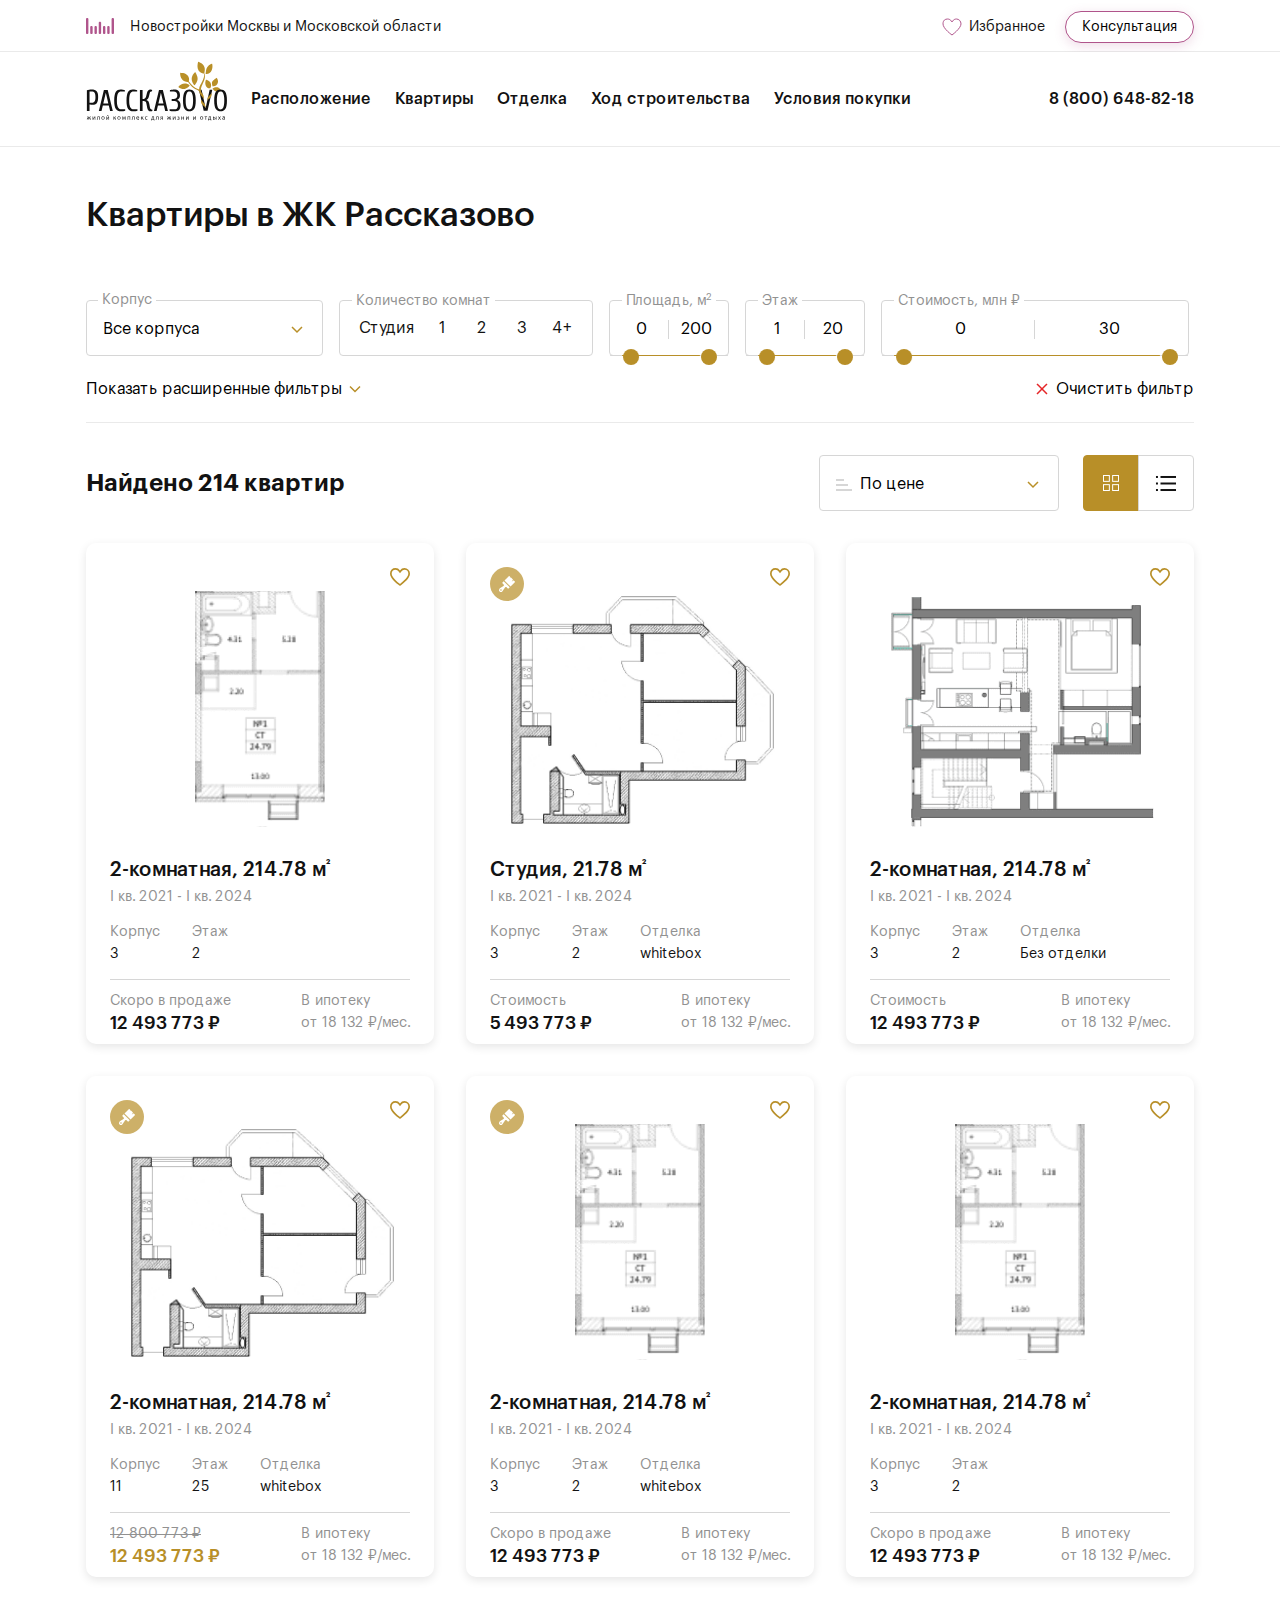
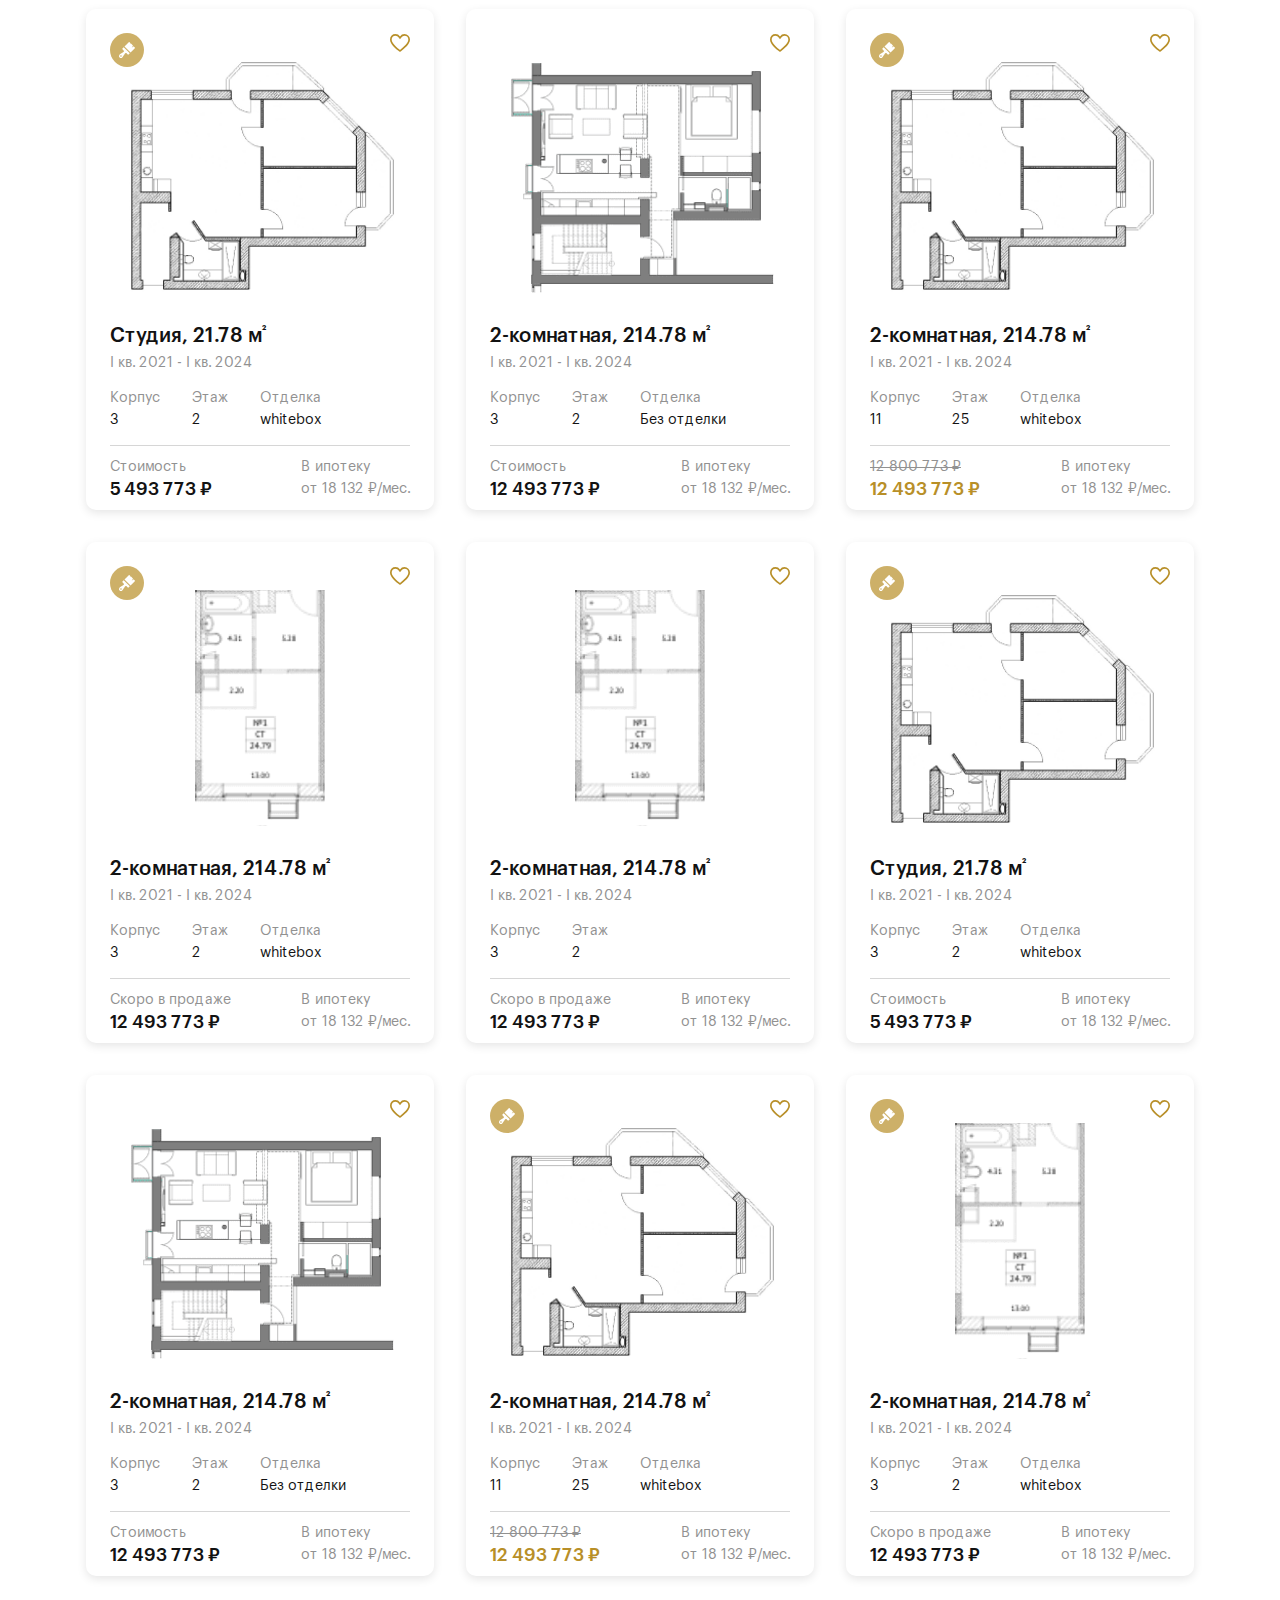
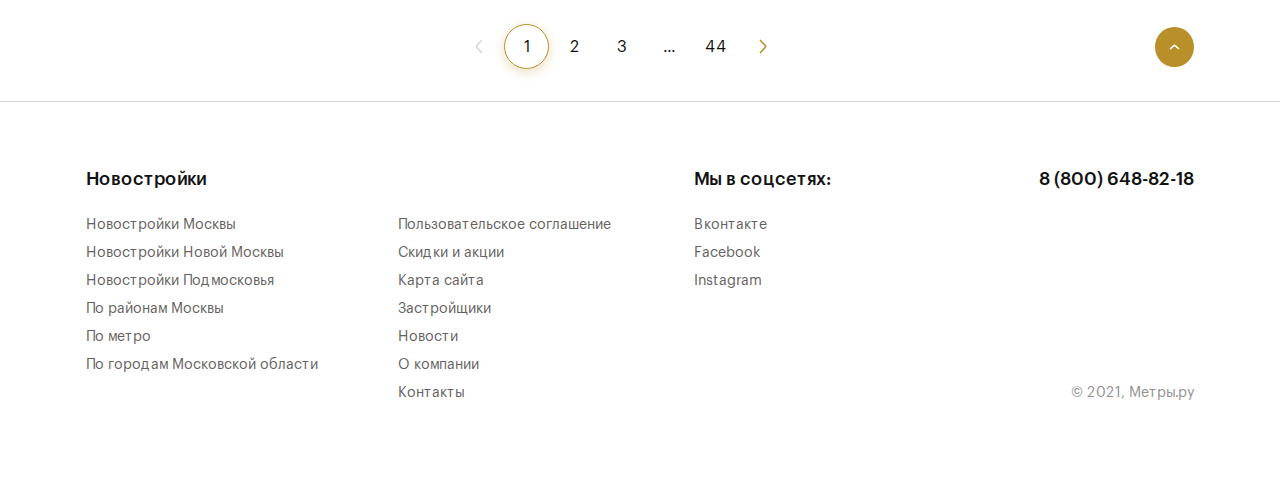
==== commit 2e441b67: "deploy" ====
--- a/flats/index.html
+++ b/flats/index.html
@@ -614,7 +614,7 @@
             </div>
             <svg class="baseSelect__arrow" width="18" height="13" viewBox="0 0 18 13" fill="none"
                  xmlns="http://www.w3.org/2000/svg">
-              <path d="M4 4L9 9L14 4" stroke="#B99028" stroke-width="1.5"/>
+              <path d="M4 4L9 9L14 4" stroke="var(--jk-color)" stroke-width="1.5"/>
             </svg>
           </button>
           <div class="baseSelect__dropdown">
--- a/styles/main.min.css
+++ b/styles/main.min.css
@@ -1 +1 @@
-html{line-height:1.15;-webkit-text-size-adjust:100%}main{display:block;min-height:100vh;padding:0 0 64px;margin:94px 0 0}h1{font-size:2em}hr{box-sizing:content-box;height:0;overflow:visible}code,kbd,pre,samp{font-family:monospace,monospace;font-size:1em}a{background-color:transparent;color:inherit;text-decoration:none}abbr[title]{border-bottom:none;text-decoration:underline;-webkit-text-decoration:underline dotted;text-decoration:underline dotted}b,strong{font-weight:bolder}small{font-size:80%}sub,sup{font-size:75%;line-height:0;position:relative;vertical-align:baseline}sub{bottom:-.25em}img{border-style:none;display:block;max-width:100%}button,input,optgroup,select,textarea{font-family:inherit;font-size:100%;line-height:1.15;margin:0}button,input{overflow:visible}button,select{text-transform:none}[type=button],[type=reset],[type=submit],button{-webkit-appearance:button}[type=button]::-moz-focus-inner,[type=reset]::-moz-focus-inner,[type=submit]::-moz-focus-inner,button::-moz-focus-inner{border-style:none;padding:0}[type=button]:-moz-focusring,[type=reset]:-moz-focusring,[type=submit]:-moz-focusring,button:-moz-focusring{outline:ButtonText dotted 1px}legend{box-sizing:border-box;color:inherit;display:table;max-width:100%;padding:0;white-space:normal}progress{vertical-align:baseline}textarea{overflow:auto}[type=checkbox],[type=radio]{box-sizing:border-box;padding:0}[type=number]::-webkit-inner-spin-button,[type=number]::-webkit-outer-spin-button{height:auto}[type=search]{-webkit-appearance:textfield;outline-offset:-2px}[type=search]::-webkit-search-decoration{-webkit-appearance:none}::-webkit-file-upload-button{-webkit-appearance:button;font:inherit}details{display:block}summary{display:list-item}[hidden],template{display:none}@font-face{font-family:'Graphik LCG';font-style:normal;font-weight:600;src:url(../fonts/GraphikLCG-Semibold.woff2) format("woff2"),url(../fonts/GraphikLCG-Semibold.woff) format("woff")}@font-face{font-family:'Graphik LCG';font-style:normal;font-weight:500;src:url(../fonts/GraphikLCG-Medium.woff2) format("woff2"),url(../fonts/GraphikLCG-Medium.woff) format("woff")}@font-face{font-family:'Graphik LCG';font-style:normal;font-weight:400;src:url(../fonts/GraphikLCG-Regular.woff2) format("woff2"),url(../fonts/GraphikLCG-Regular.woff) format("woff")}:root{--hover-percentage:50%;--disable-precentage:60%;--main-color:hsl(324, 37%, 51%);--main-shadow:0 3px 12px rgba(176, 85, 140, 0.2);--jk-color:hsl(324, 37%, 51%);--jk-color-hover:hsl(324, 37%, var(--hover-percentage));--jk-color-disable:hsl(324, 37%, var(--disable-precentage));--grey-1:#121212;--grey-2:#656161;--grey-3:#919191;--grey-4:#D6D6D6;--grey-5:#eaeaea;--grey-6:rgba(222, 222, 222, 0.9);--white:#FFF;--grey-shadow:0 3px 10px rgba(0, 0, 0, 0.1);--sokolnicheskaya:#EC3122;--zamoskvoretskaya:#40B457;--arbat:#1C75BC;--filyovskaya:#0EC5FE;--koltsevaya:#965747;--kaluzhskaya:#F68434;--taganskaya:#7C3B93;--kalininskaya:#FED049;--lublinovskaya:#BADF66;--kahovskaya:#7DD0CE;--buninskaya:#A1B7E0;--serpukhovskaya:#EC3122;--MCC:#EB5757}body.rasskazovo{--jk-color:hsl(43, 64%, 44%);--jk-color-hover:hsl(43, 64%, var(--hover-percentage));--jk-color-disable:hsl(43, 64%, var(--disable-precentage));--jk-color-shadow:0 3px 12px hsla(43, 64%, 44%, 30%)}body.testJk-1{--jk-color:hsl(187, 63%, 57%);--jk-color-hover:hsl(187, 63%, var(--hover-percentage));--jk-color-disable:hsl(187, 63%, var(--disable-precentage));--jk-color-shadow:0 3px 12px hsla(187, 63%, 57%, 30%)}body.testJk-2{--jk-color:hsl(4, 86%, 54%);--jk-color-hover:hsl(4, 86%, var(--hover-percentage));--jk-color-disable:hsl(4, 86%, var(--disable-precentage));--jk-color-shadow:0 3px 12px hsla(4, 86%, 54%, 30%)}*,::after,::before{box-sizing:border-box;padding:0;margin:0}body{margin:0;font-family:'Graphik LCG',sans-serif;font-size:16px;line-height:22px;-webkit-font-smoothing:antialiased;-moz-osx-font-smoothing:grayscale;color:var(--grey-1)}body.lock{overflow:hidden}.container{max-width:1172px;padding:0 32px;margin:0 auto}h1,h2,h3,h4,h5,h6{font-weight:500;margin:0}ul{list-style:none}button{cursor:pointer;background:0 0;border:none;outline:0}button:active{color:inherit}input:not([type=checkbox]):not([type=radio]),select,textarea{-webkit-appearance:none;-moz-appearance:none;appearance:none}input::-moz-placeholder,textarea::-moz-placeholder{color:var(--grey-3)}input:-ms-input-placeholder,textarea:-ms-input-placeholder{color:var(--grey-3)}input::placeholder,textarea::placeholder{color:var(--grey-3)}sup{top:-.5em;font-size:.7em}fieldset{padding:0;border:none}.baseDoubleRangeInput .noUi-target,.baseRangeInput .noUi-target{background:var(--grey-4);border:none;box-shadow:none;padding:0 28px 0 12px;height:1px}.baseDoubleRangeInput .noUi-horizontal .noUi-handle,.baseRangeInput .noUi-horizontal .noUi-handle{width:16px;height:16px;border:none;background-color:var(--jk-color);border-radius:50%;box-shadow:none;outline:0;cursor:pointer;transition:transform .15s,background-color .15s}.baseDoubleRangeInput .noUi-horizontal .noUi-handle::after,.baseDoubleRangeInput .noUi-horizontal .noUi-handle::before,.baseRangeInput .noUi-horizontal .noUi-handle::after,.baseRangeInput .noUi-horizontal .noUi-handle::before{content:none}.baseDoubleRangeInput .noUi-horizontal .noUi-handle:hover,.baseRangeInput .noUi-horizontal .noUi-handle:hover{background-color:var(--jk-color-hover);transform:scale(1.2)}.baseDoubleRangeInput .noUi-connect,.baseRangeInput .noUi-connect{background:var(--jk-color)}.markList{display:flex;flex-direction:column;margin:24px 0}.markList__item{position:relative;margin:8px 0;padding-left:16px}.markList__item::before{content:"";position:absolute;left:0;top:10px;width:5px;height:5px;background-color:var(--grey-1);border-radius:50%}.swiper-container .swiper-button-next.swiper-button-disabled,.swiper-container .swiper-button-prev.swiper-button-disabled{opacity:.5}.swiper-container>*,.swiper-container>*>*,.swiper-container>*>*>*{-webkit-user-select:none;-moz-user-select:none;-ms-user-select:none;user-select:none}.container .swiper-button-next,.container .swiper-button-prev{width:38px;height:38px;border-radius:50%}.container .swiper-button-next::after,.container .swiper-button-prev::after{content:none}.container .swiper-container-horizontal>.swiper-pagination-bullets,.container .swiper-pagination-custom,.container .swiper-pagination-fraction{display:flex;align-items:center;justify-content:center;bottom:-32px}.container .swiper-container-horizontal>.swiper-pagination-bullets .swiper-pagination-bullet{margin:0 6px}.container .swiper-pagination-bullet{width:6px;height:6px;background:var(--jk-color);opacity:.5}.container .swiper-pagination-bullet-active{width:8px;height:8px;opacity:1}.showHideContent{overflow-y:hidden;transition:height .4s ease-in-out}.showHideBtn{padding:8px 0}.showHideBtn svg{transition:transform .15s}.showHideBtn--show svg{transform:rotate(-180deg)}.baseSelect{position:relative;width:100%}.baseSelect--open .baseSelect__title{color:var(--jk-color)}.baseSelect--open .baseSelect__arrow{transform:rotate(-180deg)}.baseSelect--open .baseSelect__dropdown{visibility:visible;opacity:1;z-index:2;transform:translateY(0)}.baseSelect--open .baseSelect__btn,.baseSelect--open .baseSelect__btn:hover{border-color:var(--jk-color)}.baseSelect--open .baseSelect__btn:hover .baseSelect__sortIcon>rect,.baseSelect--open .baseSelect__sortIcon>rect{fill:var(--jk-color)}.baseSelect__title{position:absolute;left:12px;top:-9px;font-size:14px;line-height:18px;color:var(--grey-3);padding:0 4px;background-color:var(--white)}.baseSelect__btn{display:flex;justify-content:space-between;align-items:center;padding:19px 16px 16px;border:1px solid var(--grey-4);border-radius:4px;width:100%;height:56px;transition:border-color .15s}.baseSelect__btn:hover{border-color:var(--grey-3)}.baseSelect__btn:hover .baseSelect__sortIcon>rect{fill:var(--grey-3)}.baseSelect__btnText{white-space:nowrap;margin-right:10px}.baseSelect__sortWrapper{display:flex;align-items:center}.baseSelect__sortIcon{margin-right:8px}.baseSelect__sortIcon--down{transform:rotate(180deg)}.baseSelect__sortIcon>rect{transition:fill .15s}.baseSelect__arrow{transition:transform .15s}.baseSelect__dropdown{position:absolute;right:0;min-width:100%;width:auto;max-height:300px;overflow-y:auto;padding:8px 16px;margin:8px 0 0;border-radius:4px;border:1px solid var(--grey-4);background-color:var(--white);visibility:hidden;opacity:0;z-index:-1;box-shadow:0 4px 6px rgba(0,0,0,.15);transform:translateY(-50px);transition:transform .15s,opacity .15s}.baseSelect__option{display:flex;justify-content:space-between;align-items:center;position:relative;font-size:14px;line-height:18px;cursor:pointer;padding:8px 0}.baseSelect__option:hover{color:var(--jk-color)}.baseSelect__optionText{white-space:nowrap;margin-right:16px}a.baseSelect__optionText::after{content:"";position:absolute;top:0;right:0;bottom:0;left:0;z-index:1}.baseSelect__optionCheckIcon{display:none}.baseSelect__option--selected .baseSelect__optionCheckIcon{display:block}.baseMultiSelect{position:relative;width:100%}.baseMultiSelect--open .baseMultiSelect__title{color:var(--jk-color)}.baseMultiSelect--open .baseMultiSelect__arrow{transform:rotate(-180deg)}.baseMultiSelect--open .baseMultiSelect__dropdown{visibility:visible;opacity:1;z-index:2;transform:translateY(0)}.baseMultiSelect--open .baseMultiSelect__btn,.baseMultiSelect--open .baseMultiSelect__btn:hover{border-color:var(--jk-color)}.baseMultiSelect__title{position:absolute;left:12px;top:-9px;font-size:14px;line-height:18px;color:var(--grey-3);padding:0 4px;background-color:var(--white)}.baseMultiSelect__btn{display:flex;justify-content:space-between;align-items:center;padding:19px 16px 16px;border:1px solid var(--grey-4);border-radius:4px;width:100%;height:56px;transition:border-color .15s}.baseMultiSelect__btn:hover{border-color:var(--grey-3)}.baseMultiSelect__btnText{position:relative;max-width:calc(100% - 30px);overflow:hidden;white-space:nowrap;margin-right:10px;text-align:left;width:100%}.baseMultiSelect__btnText::after{content:"";position:absolute;right:0;top:0;width:16px;height:100%;background:linear-gradient(270deg,#fff 0,rgba(255,255,255,0) 59.09%)}.baseMultiSelect__sortWrapper{display:flex;align-items:center}.baseMultiSelect__arrow{transition:transform .15s}.baseMultiSelect__dropdown{position:absolute;right:0;min-width:100%;width:auto;max-height:300px;overflow-y:auto;padding:8px 16px;margin:8px 0 0;border-radius:4px;border:1px solid var(--grey-4);background-color:var(--white);visibility:hidden;opacity:0;z-index:-1;box-shadow:0 4px 6px rgba(0,0,0,.15);transform:translateY(-50px);transition:transform .15s,opacity .15s}.baseMultiSelect__option{display:flex;justify-content:space-between;align-items:center;font-size:14px;line-height:18px;cursor:pointer;padding:8px 0}.baseMultiSelect__option:hover{color:var(--jk-color)}.baseMultiSelect__optionText{white-space:nowrap;margin-right:16px}.baseMultiSelect__optionCheckIcon{display:none}.baseMultiSelect__option--selected .baseMultiSelect__optionCheckIcon{display:block}.checkboxItem__input{position:absolute;z-index:-1;opacity:0}.checkboxItem__label{display:inline-flex;justify-content:center;align-items:center;max-height:36px;min-width:36px;-webkit-user-select:none;-moz-user-select:none;-ms-user-select:none;user-select:none;cursor:pointer;padding:6px;border-radius:4px;transition:background-color .15s,color .15s}.checkboxItem__input:checked+.checkboxItem__label{background-color:var(--jk-color);color:var(--white)}.checkboxItem__input:not(:disabled):not(:checked)+.checkboxItem__label:hover{background-color:var(--grey-5)}.checkboxItem__input:not(:disabled):checked+.checkboxItem__label:hover{background-color:var(--jk-color-hover)}.baseCheckboxGroup{position:relative;display:flex;justify-content:center;height:56px;padding:10px 16px;border:1px solid var(--grey-4);border-radius:4px;width:100%;transition:border-color .15s}.baseCheckboxGroup__title{position:absolute;left:12px;top:-9px;font-size:14px;line-height:18px;color:var(--grey-3);padding:0 4px;background-color:var(--white)}.baseCheckboxGroup__item{flex:0 1 100%;width:auto;max-width:128px}.baseCheckboxGroup__item:not(:last-child){margin-right:4px}.baseCheckboxGroup__item>label{width:100%}.baseDoubleRangeInput{position:relative;display:flex;padding:19px 16px 16px;border:1px solid var(--grey-4);border-radius:4px;width:100%;height:56px}.baseDoubleRangeInput__title{position:absolute;left:12px;top:-9px;font-size:14px;line-height:18px;color:var(--grey-3);padding:0 4px;background-color:var(--white)}.baseDoubleRangeInput__maxValue,.baseDoubleRangeInput__minValue{display:flex;flex:0 0 50%}.baseDoubleRangeInput__minValue{padding-right:12px;border-right:1px solid var(--grey-4)}.baseDoubleRangeInput__maxValue{padding-left:12px}.baseDoubleRangeInput__input{width:100%;outline:0;border:none;text-align:center}.baseDoubleRangeInput__slider{position:absolute;width:100%;bottom:-1px;left:0}.baseBubbleItem__input{position:absolute;z-index:-1;opacity:0}.baseBubbleItem__label{display:inline-flex;justify-content:center;align-items:center;max-height:36px;min-width:36px;-webkit-user-select:none;-moz-user-select:none;-ms-user-select:none;user-select:none;cursor:pointer;padding:4px 12px;border-radius:24px;box-shadow:var(--grey-shadow);transition:background-color .15s,color .15s,box-shadow .15s}.baseBubbleItem__input:checked+.baseBubbleItem__label{background-color:var(--jk-color);color:var(--white)}.baseBubbleItem__input:not(:disabled):not(:checked)+.baseBubbleItem__label:hover{box-shadow:var(--jk-color-shadow)}.baseBubbleItem__input:not(:disabled):checked+.baseBubbleItem__label:hover{background-color:var(--jk-color-hover)}.baseTooltip{position:relative;display:inline-block;cursor:pointer}.baseTooltip:hover .baseTooltip__text{visibility:visible}.baseTooltip__text{font-size:14px;line-height:18px;visibility:hidden;text-align:center;width:-webkit-fit-content;width:-moz-fit-content;width:fit-content;min-width:96px;max-width:120px;background-color:var(--white);border-radius:4px;padding:6px 12px;position:absolute;z-index:11;bottom:125%;left:50%;transform:translateX(-50%);box-shadow:var(--grey-shadow)}.baseTooltip__text::after{content:"";position:absolute;top:100%;left:50%;margin-left:-6px;border-width:6px;border-style:solid;border-color:var(--white) transparent transparent transparent}.basePagination{display:flex;justify-content:center;align-items:center}.basePagination__item{border-radius:50%}.basePagination__item:not(:last-child){margin-right:4px}.basePagination__item:hover .basePagination__link{background-color:#f5f5f5}.basePagination__item--active{border:1px solid var(--jk-color);box-shadow:var(--jk-color-shadow)}.basePagination__item--active:hover .basePagination__link{background-color:var(--white)}.basePagination__item--disable .basePagination__link>svg>path{stroke:var(--grey-4)}.basePagination__link{display:flex;justify-content:center;align-items:center;width:43px;height:43px;border-radius:50%}.baseBreadcrumbs{display:flex}.baseBreadcrumbs__item{font-size:14px;line-height:18px;flex:0 0 auto;padding-right:22px;margin-right:8px;transition:color .15s}.baseBreadcrumbs__item:not(:last-child){position:relative}.baseBreadcrumbs__item:not(:last-child)::after{content:"";position:absolute;right:0;top:-1px;width:13px;height:18px;background:url("data:image/svg+xml,%3Csvg width='13' height='18' viewBox='0 0 13 18' fill='none' xmlns='http://www.w3.org/2000/svg'%3E%3Cpath d='M4 14L9 9L4 4' stroke='%23121212' stroke-width='1.5'/%3E%3C/svg%3E%0A") center no-repeat}.baseBreadcrumbs__item:not(:last-child):hover{color:var(--jk-color)}.baseBreadcrumbs__item--disable{color:var(--grey-3)}.baseRangeInput{position:relative;display:flex;padding:19px 16px 16px;border:1px solid var(--grey-4);border-radius:4px;width:100%;height:56px}.baseRangeInput__title{position:absolute;left:12px;top:-9px;font-size:14px;line-height:18px;color:var(--grey-3);padding:0 4px;background-color:var(--white)}.baseRangeInput__value{width:100%}.baseRangeInput__input{width:100%;outline:0;border:none}.baseRangeInput__percent{display:none;position:absolute;right:16px;color:var(--grey-3)}.baseRangeInput__slider{position:absolute;width:100%;bottom:-1px;left:0}.flatCard{position:relative;border-radius:10px;padding:48px 24px 12px;box-shadow:var(--grey-shadow);transition:box-shadow .15s}.flatCard:hover{box-shadow:var(--jk-color-shadow)}.flatCard--decoration .flatCard__decorIcon{display:block}.flatCard--stock .flatCard__pricePurchaseValue{color:var(--jk-color)}.flatCard--stock .flatCard__pricePurchase .flatCard__priceProp{text-decoration:line-through}.flatCard__planWrapper{padding:0 8px;height:236px;margin:0 0 32px}.flatCard__planImage{width:100%;height:100%;-o-object-fit:contain;object-fit:contain;-o-object-position:center;object-position:center}.flatCard__link::after{content:"";position:absolute;top:0;right:0;bottom:0;left:0;z-index:1}.flatCard__title{font-size:20px;margin:0 0 4px}.flatCard__date{font-size:14px;line-height:18px;color:var(--grey-3)}.flatCard__infoList{display:flex;padding:16px 0;border-bottom:1px solid var(--grey-4);margin:0 0 12px}.flatCard__infoItem{display:flex;flex-direction:column}.flatCard__infoItem:not(:last-child){margin-right:32px}.flatCard__infoItemProp,.flatCard__infoItemValue{font-size:14px;line-height:18px}.flatCard__infoItemProp{color:var(--grey-3);margin:0 0 4px}.flatCard__price{display:flex;justify-content:space-between;font-size:14px;line-height:18px}.flatCard__priceHypothec,.flatCard__pricePurchase{display:flex;flex-direction:column}.flatCard__priceProp{color:var(--grey-3);margin:0 0 4px}.flatCard__pricePurchaseValue{font-size:18px;font-weight:500}.flatCard__priceHypothecValue{color:var(--grey-3)}.flatCard__decorIcon{display:none;position:absolute;left:24px;top:24px}.flatCard__favoriteBtn{position:absolute;top:16px;right:16px;width:36px;height:36px;z-index:2}.flatListItem{position:relative;display:flex;align-items:center;width:100%;padding:16px 80px 16px 32px;transition:box-shadow .15s}.flatListItem:not(:last-child){border-bottom:1px solid var(--grey-5)}.flatListItem>*{flex:0 0 auto}.flatListItem:hover{box-shadow:var(--jk-color-shadow);z-index:1}.flatListItem--decoration .flatListItem__decorIcon{display:block}.flatListItem--stock .flatListItem__pricePurchaseValue{color:var(--jk-color)}.flatListItem--stock .flatListItem__priceProp{text-decoration:line-through;font-weight:500}.flatListItem__planWrapper{width:90px;height:74px;margin-right:16px}.flatListItem__planImage{width:100%;height:100%;-o-object-fit:contain;object-fit:contain;-o-object-position:center;object-position:center}.flatsListItem__link{flex-shrink:1;min-width:208px;width:33%;margin-right:16px}.flatsListItem__link::after{content:"";position:absolute;top:0;right:0;bottom:0;left:0;z-index:1}.flatsListItem__title{font-size:18px;line-height:26px}.flatsListItem__decorationText{color:var(--grey-3)}.flatListItem__infoList{display:flex;min-width:322px;width:39.7%;margin-right:16px}.flatListItem__infoItem{flex:0 0 auto}.flatListItem__infoItem:not(:last-child){margin-right:16px}.flatListItem__infoItem--date{width:154px;text-align:center}.flatListItem__infoItem--building{text-align:center;min-width:64px;width:27.7%}.flatListItem__infoItem--floor{min-width:72px;width:25.2%}.flatListItem__infoItemMobValue{display:none}.flatListItem__price{text-align:right;width:132px}.flatListItem__pricePurchase{position:relative;display:flex;flex-direction:column}.flatListItem__priceProp{font-size:14px;line-height:18px;color:var(--grey-3);position:absolute;right:0;top:-22px}.flatListItem__pricePurchaseValue{font-size:18px;line-height:26px}.flatListItem__priceHypothec,.flatListItem__pricePropMob{display:none}.flatListItem__decorIcon,.flatListItem__favoriteBtn{position:absolute}.flatListItem__decorIcon{display:none;left:10px;top:5px;width:34px;height:34px}.flatListItem__decorIcon svg{width:100%;height:100%}.flatListItem__favoriteBtn{width:36px;height:36px;right:32px;z-index:2}.favoriteButton{display:flex;justify-content:center;align-items:center;padding:8px;border-radius:50%;width:100%;height:100%}.favoriteButton>svg{width:100%;height:100%}.favoriteButton:hover{background-color:#f5f5f5}.favoriteButton:active{background-color:var(--grey-5)}.favoriteButton__path{transition:fill .15s}.favoriteButton--active .favoriteButton__path{fill:var(--jk-color)}.JkPreviewCard{position:relative;width:100%}.JkPreviewCard:hover .JkPreviewCard__image{transform:scale(1.06)}.JkPreviewCard:hover .JkPreviewCard__title{color:var(--jk-color)}.JkPreviewCard__imageWrapper{-webkit-mask-image:-webkit-radial-gradient(white,#000);position:relative;overflow:hidden;border-radius:10px;margin:0 0 24px;padding:0 0 60%}.JkPreviewCard__image{position:absolute;top:0;left:0;-o-object-fit:cover;object-fit:cover;-o-object-position:center;object-position:center;width:100%;height:100%;transition:transform .15s}.JkPreviewCard__info{position:relative}.JkPreviewCard__title{font-size:20px;line-height:27px;transition:color .15s;max-width:310px;margin:0 0 4px}.JkPreviewCard__metro{display:inline-block;position:relative;padding:0 12px 0 29px;background:url("data:image/svg+xml,%3Csvg width='21' height='21' viewBox='0 0 21 21' fill='none' xmlns='http://www.w3.org/2000/svg'%3E%3Cpath d='M17.3274 1.95703L10.6177 11.4849L3.76377 2.17867L0 17.7608H5.09335L6.02651 12.7773L10.5347 19.0433L15.0194 12.9146L15.9217 17.7884H21L17.3274 1.95703Z' fill='%23FF3342'/%3E%3C/svg%3E%0A") left center no-repeat;margin:5px 0}.JkPreviewCard__metro::before{--size:3px;content:"";position:absolute;right:0;top:calc(50% - var(--size)/ 2);width:var(--size);height:var(--size);border-radius:50%;background-color:var(--grey-1)}.JkPreviewCard__timeToMetro{display:inline-block;padding-left:24px;margin:5px 0;background:left center no-repeat}.JkPreviewCard__timeToMetro--onFoot{background-image:url("data:image/svg+xml,%3Csvg width='21' height='21' viewBox='0 0 21 21' fill='none' xmlns='http://www.w3.org/2000/svg'%3E%3Cpath d='M13.854 11.0371L12.145 9.15913C12.0385 9.04222 11.9407 8.80132 11.9358 8.64339L11.8729 6.69481V6.63835C11.8729 6.33809 11.6276 6.09375 11.3262 6.09375H9.65318H8.98837C8.71901 6.09375 8.41849 6.28382 8.30386 6.52653L6.05172 11.2918C5.98939 11.4239 5.9832 11.5715 6.03422 11.7079C6.08525 11.844 6.18731 11.9515 6.32126 12.0103L6.65312 12.1561C6.72383 12.1871 6.79928 12.2029 6.87746 12.2029C7.09196 12.2029 7.29169 12.0815 7.38664 11.8936L8.44164 9.80284V11.9043C8.43727 11.9164 8.43089 11.9275 8.42688 11.9399L6.64401 17.5017C6.56983 17.7333 6.59243 17.9771 6.70779 18.1881C6.82315 18.399 7.01633 18.55 7.25215 18.6134L7.37133 18.6455C7.44933 18.6666 7.53025 18.6773 7.61153 18.6773C8.02175 18.6773 8.39444 18.4084 8.518 18.0232L10.1839 12.8263L10.7747 14.2678C10.9189 14.6195 11.0745 15.2352 11.1146 15.6128L11.3972 18.267C11.4426 18.692 11.7799 19.0004 12.1995 19.0004C12.2682 19.0004 12.338 18.9921 12.4067 18.9756L12.5268 18.9465C13.005 18.8312 13.3429 18.3418 13.28 17.8559L12.8614 14.6195C12.8082 14.2083 12.6301 13.5644 12.4644 13.1841L11.8991 11.8872C11.8918 11.8703 11.8815 11.8551 11.8731 11.8387V10.9599L12.8918 12.0194C12.9931 12.1248 13.1287 12.1829 13.2734 12.1829C13.4198 12.1829 13.5564 12.1237 13.6581 12.0163L13.8466 11.817C14.0481 11.6037 14.0516 11.254 13.854 11.0371Z' fill='%23121212'/%3E%3Cpath d='M10.3089 5.63205C11.3142 5.63205 12.1319 4.8174 12.1319 3.81593C12.1319 2.81465 11.3142 2 10.3089 2C9.30386 2 8.48633 2.81465 8.48633 3.81593C8.48615 4.8174 9.30386 5.63205 10.3089 5.63205Z' fill='%23121212'/%3E%3C/svg%3E%0A")}.JkPreviewCard__timeToMetro--byCar{background-image:url("data:image/svg+xml,%3Csvg width='21' height='21' viewBox='0 0 21 21' fill='none' xmlns='http://www.w3.org/2000/svg'%3E%3Cg clip-path='url(%23clip0)'%3E%3Cpath d='M17.914 8.47736C17.8407 8.38786 17.7312 8.33563 17.6164 8.33563H16.1565C15.7963 7.3854 15.3269 6.45439 14.7934 6.10295C12.948 4.88886 8.05294 4.88886 6.20747 6.10295C5.6736 6.45477 5.20619 7.38694 4.844 8.33563H3.38414C3.26815 8.33563 3.15907 8.38786 3.08648 8.47736C3.01351 8.56646 2.98432 8.68438 3.00813 8.79768L3.22437 9.84546C3.26124 10.0241 3.41871 10.1516 3.60037 10.1516H4.03284C3.61535 10.6332 3.41295 11.2397 3.41026 11.8465C3.40757 12.5963 3.69217 13.2738 4.21259 13.7531C4.21835 13.7581 4.22411 13.7616 4.22949 13.7666V15.2326C4.22949 15.5503 4.48758 15.8087 4.8056 15.8087H6.15216C6.47017 15.8087 6.72827 15.5503 6.72827 15.2326V14.6434H14.2719V15.2326C14.2719 15.5503 14.53 15.8087 14.848 15.8087H16.1945C16.5118 15.8087 16.7706 15.5503 16.7706 15.2326V13.7954C17.3229 13.2895 17.5868 12.5936 17.5903 11.8988C17.5926 11.2712 17.3809 10.6424 16.9389 10.1508H17.4001C17.5826 10.1508 17.74 10.0233 17.7762 9.84431L17.9928 8.79691C18.015 8.68438 17.987 8.56723 17.914 8.47736ZM6.84004 7.06508C8.31104 6.0968 12.6891 6.0968 14.1593 7.06508C14.4451 7.25251 14.8126 8.01031 15.1495 8.93826H5.85066C6.18673 8.01069 6.55428 7.25328 6.84004 7.06508ZM5.11708 11.991C5.11708 11.3649 5.62483 10.8579 6.25048 10.8579C6.87691 10.8579 7.38388 11.3649 7.38388 11.991C7.38388 12.617 6.87691 13.1244 6.25048 13.1244C5.62483 13.1244 5.11708 12.617 5.11708 11.991ZM14.7646 13.1244C14.139 13.1244 13.6312 12.617 13.6312 11.991C13.6312 11.3649 14.139 10.8579 14.7646 10.8579C15.3911 10.8579 15.898 11.3649 15.898 11.991C15.898 12.617 15.3903 13.1244 14.7646 13.1244Z' fill='black'/%3E%3C/g%3E%3Cdefs%3E%3CclipPath id='clip0'%3E%3Crect width='15' height='15' fill='white' transform='translate(3 3)'/%3E%3C/clipPath%3E%3C/defs%3E%3C/svg%3E%0A")}.JkPreviewCard__price{position:absolute;right:0;top:0;font-size:20px;line-height:27px;font-weight:500}.homeDiscountedJk__infoIcons{display:flex;position:absolute;top:16px;left:16px}.homeDiscountedJk__infoIcon{width:44px;height:44px;border-radius:50%;background:center no-repeat}.homeDiscountedJk__infoIcon:not(:last-child){margin-right:-5px}.homeDiscountedJk__infoIcon--discount{background-image:url("data:image/svg+xml,%3Csvg width='16' height='16' viewBox='0 0 16 16' fill='none' xmlns='http://www.w3.org/2000/svg'%3E%3Cg clip-path='url(%23clip0)'%3E%3Cpath d='M15.781 0.223787C15.4879 -0.0697129 15.0122 -0.0697129 14.7191 0.223787L0.226867 14.716C-0.0665078 15.0093 -0.0665078 15.4845 0.226867 15.7778C0.373492 15.9245 0.565742 15.9979 0.757867 15.9979C0.949992 15.9979 1.14224 15.9245 1.28874 15.7778L15.781 1.28554C16.0744 0.992287 16.0744 0.517037 15.781 0.223787Z' fill='white'/%3E%3Cpath d='M3.567 0.00830078C1.60025 0.00830078 0 1.60868 0 3.57543C0 5.54218 1.60025 7.14243 3.567 7.14243C5.53388 7.14243 7.134 5.54205 7.134 3.5753C7.134 1.60855 5.53375 0.00830078 3.567 0.00830078ZM3.567 5.64043C2.42825 5.64043 1.50188 4.71393 1.50188 3.5753C1.50188 2.43668 2.42838 1.51018 3.567 1.51018C4.70575 1.51018 5.63213 2.43668 5.63213 3.5753C5.63213 4.71393 4.70575 5.64043 3.567 5.64043Z' fill='white'/%3E%3Cpath d='M12.4332 8.8623C10.4665 8.8623 8.86621 10.4626 8.86621 12.4293C8.86621 14.3961 10.4665 15.9963 12.4332 15.9963C14.4 15.9963 16.0002 14.3962 16.0002 12.4293C16.0002 10.4624 14.4 8.8623 12.4332 8.8623ZM12.4332 14.4943C11.2945 14.4943 10.3681 13.5678 10.3681 12.4292C10.3681 11.2906 11.2946 10.3641 12.4332 10.3641C13.5718 10.3641 14.4983 11.2906 14.4983 12.4292C14.4983 13.5678 13.572 14.4943 12.4332 14.4943Z' fill='white'/%3E%3C/g%3E%3Cdefs%3E%3CclipPath id='clip0'%3E%3Crect width='16' height='16' fill='white'/%3E%3C/clipPath%3E%3C/defs%3E%3C/svg%3E%0A");background-color:#de4662;z-index:3}.homeDiscountedJk__infoIcon--hypothec{background-image:url("data:image/svg+xml,%3Csvg width='22' height='22' viewBox='0 0 22 22' fill='none' xmlns='http://www.w3.org/2000/svg'%3E%3Cg clip-path='url(%23clip0)'%3E%3Cpath d='M21.4499 20.9009H19.7999V12.1009H20.8999C21.3446 12.1009 21.7458 11.8329 21.9163 11.4218C22.0864 11.0108 21.9925 10.5378 21.6779 10.2228L11.778 0.322897C11.5631 0.108398 11.2816 0.000976562 10.9999 0.000976562C10.7183 0.000976562 10.4367 0.108398 10.2222 0.323283L7.14996 3.39519V2.20096C7.14996 1.59339 6.65754 1.10097 6.04996 1.10097H4.94997C4.3424 1.10097 3.84998 1.59339 3.84998 2.20096V6.69517L0.322307 10.2228C0.00769136 10.5375 -0.0865386 11.0105 0.0839605 11.4218C0.254073 11.8329 0.655227 12.1009 1.09999 12.1009H2.19999V20.9009H0.549997C0.246038 20.9009 0 21.1469 0 21.4509C0 21.7548 0.246038 22.0008 0.549997 22.0008H21.4499C21.7538 22.0008 21.9999 21.7548 21.9999 21.4509C21.9999 21.1469 21.7538 20.9009 21.4499 20.9009ZM4.94997 2.20096H6.04996V4.49518L4.94997 5.59517V2.20096ZM18.6999 20.9009H3.29998V11.0009H1.09999L10.9999 1.10097L20.8999 11.0009H18.6999V20.9009Z' fill='white'/%3E%3Cpath d='M15.0107 9.51105L6.21094 18.3108L6.98874 19.0886L15.7885 10.2889L15.0107 9.51105Z' fill='white'/%3E%3Cpath d='M8.24979 9.3501C7.03688 9.3501 6.0498 10.3368 6.0498 11.5501C6.0498 12.7634 7.03722 13.7501 8.24979 13.7501C9.46271 13.7501 10.4498 12.7634 10.4498 11.5501C10.4498 10.3368 9.46271 9.3501 8.24979 9.3501ZM8.24979 12.6501C7.64295 12.6501 7.1498 12.1565 7.1498 11.5501C7.1498 10.9436 7.64295 10.4501 8.24979 10.4501C8.85664 10.4501 9.34979 10.9436 9.34979 11.5501C9.34979 12.1565 8.85664 12.6501 8.24979 12.6501Z' fill='white'/%3E%3Cpath d='M13.7498 14.8501C12.5369 14.8501 11.5498 15.8368 11.5498 17.0501C11.5498 18.2634 12.5369 19.2501 13.7498 19.2501C14.9627 19.2501 15.9498 18.2634 15.9498 17.0501C15.9498 15.8368 14.9627 14.8501 13.7498 14.8501ZM13.7498 18.1501C13.1429 18.1501 12.6498 17.6565 12.6498 17.0501C12.6498 16.4436 13.1429 15.9501 13.7498 15.9501C14.3566 15.9501 14.8498 16.4436 14.8498 17.0501C14.8498 17.6565 14.3566 18.1501 13.7498 18.1501Z' fill='white'/%3E%3C/g%3E%3Cdefs%3E%3CclipPath id='clip0'%3E%3Crect width='22' height='22' fill='white'/%3E%3C/clipPath%3E%3C/defs%3E%3C/svg%3E%0A");background-color:#679f2c;z-index:2}.homeDiscountedJk__infoIcon--deadline{background-image:url("data:image/svg+xml,%3Csvg width='23' height='23' viewBox='0 0 23 23' fill='none' xmlns='http://www.w3.org/2000/svg'%3E%3Cpath d='M15.0477 0C10.7613 0 7.27399 3.48729 7.27399 7.77369C7.27399 8.72661 7.4433 9.65263 7.77761 10.532L0.344652 17.9655C0.238412 18.0718 0.178711 18.2159 0.178711 18.3661V22.4335C0.178711 22.7464 0.43234 23 0.745221 23H4.09711C4.2472 23 4.39113 22.9405 4.49737 22.8344L5.62693 21.7066C5.73339 21.6003 5.79318 21.456 5.79318 21.3056V19.9186H7.17844C7.49132 19.9186 7.74495 19.665 7.74495 19.3521V18.7969H8.30023C8.61306 18.7969 8.86674 18.5433 8.86674 18.2304V17.0114H10.0857C10.236 17.0114 10.38 16.9517 10.4863 16.8454L12.2886 15.0431C13.1681 15.3777 14.0943 15.5473 15.0476 15.5473C19.334 15.5473 22.8213 12.06 22.8213 7.7736C22.8213 3.48729 19.3341 0 15.0477 0ZM15.0477 14.4143C14.1204 14.4143 13.2236 14.227 12.3821 13.8575C12.1645 13.762 11.9194 13.8146 11.7589 13.971C11.7572 13.9726 11.7555 13.974 11.7538 13.9757L9.85116 15.8784H8.30032C7.98744 15.8784 7.73381 16.132 7.73381 16.4449V17.6639H7.17853C6.86569 17.6639 6.61202 17.9175 6.61202 18.2304V18.7856H5.22672C4.91388 18.7856 4.66021 19.0392 4.66021 19.3521V21.0707L3.86271 21.8669H1.31182V21.0664L8.23612 14.1421C8.43526 13.943 8.43526 13.6202 8.23612 13.4211C8.03699 13.222 7.71427 13.2219 7.51499 13.4211L1.31182 19.6243V18.6008L8.84504 11.067C8.84675 11.0653 8.84805 11.0638 8.84962 11.0621C9.00604 10.9018 9.05878 10.6567 8.96327 10.4389C8.5942 9.59747 8.40714 8.70069 8.40714 7.77373C8.40714 4.11206 11.3861 1.13306 15.0478 1.13306C18.7095 1.13306 21.6884 4.11201 21.6884 7.77373C21.6883 11.4353 18.7093 14.4143 15.0477 14.4143Z' fill='white'/%3E%3Cpath d='M17.413 3.28589C16.2429 3.28589 15.291 4.23778 15.291 5.40786C15.291 6.57794 16.2429 7.52984 17.413 7.52984C18.5831 7.52984 19.535 6.57794 19.535 5.40786C19.535 4.23778 18.5831 3.28589 17.413 3.28589ZM17.413 6.39682C16.8677 6.39682 16.424 5.95317 16.424 5.40786C16.424 4.86256 16.8677 4.41891 17.413 4.41891C17.9583 4.41891 18.4019 4.86256 18.4019 5.40786C18.4019 5.95317 17.9583 6.39682 17.413 6.39682Z' fill='white'/%3E%3C/svg%3E%0A");background-color:#fcb52c;z-index:1}.mainHeader{position:absolute;left:0;top:0;width:100%;z-index:20;background-color:var(--white);border-bottom:1px solid var(--grey-5)}.mainHeader.mainHeader--fixed{position:fixed;transform:translateY(0);transition:transform .25s ease-in-out}.mainHeader.mainHeader--hidden{transform:translateY(-100%)}.mainHeader__container,.mainHeader__favorites,.mainHeader__linksContainer{display:flex;align-items:center}.mainHeader__container{justify-content:space-between;padding-top:20px;padding-bottom:20px}.mainHeader__logo{display:flex;align-items:flex-start;margin-right:24px}.mainHeader__dropdown{width:auto;margin-right:12px}.mainHeader__dropdown .baseSelect__btn{justify-content:flex-start;padding:0;border:none;width:auto;height:auto}.mainHeader__dropdown .baseSelect__btn:hover .baseSelect__btnText{color:var(--main-color)}.mainHeader__dropdown .baseSelect__btnText{margin-right:4px;transition:color .15s}.mainHeader__dropdown .baseSelect__dropdown{right:unset;left:-17px;margin:16px 0 0}.mainHeader__link{transition:color .15s}.mainHeader__link:hover{color:var(--main-color)}.mainHeader__consultation,.mainHeader__dropdown,.mainHeader__favoritesText,.mainHeader__link{font-size:14px;line-height:18px}.mainHeader__favoritesText{transition:color .15s}.mainHeader__favorites{margin-right:24px}.mainHeader__favorites:hover .mainHeader__favoritesText{color:var(--main-color)}.mainHeader__favoritesIcon{margin:0 4px 4px 0}.mainHeader__favorites--hasItems .mainHeader__favoritesIconDot{opacity:1}.mainHeader__consultation{font-size:14px;line-height:18px;border:1px solid var(--main-color);background-color:var(--white);box-shadow:var(--main-shadow);border-radius:50px;transition:background-color .15s,color .15s;padding:6px 16px;margin-left:24px}.mainHeader__consultation:hover{background-color:var(--main-color);color:var(--white)}.mainHeader__mobileMenu,.mainHeader__mobilePhone,.mainMobileMenu{display:none}.headerTop{border-bottom:1px solid var(--grey-5);max-height:52px}.headerTop__container,.headerTop__favorites,.headerTop__linksContainer{display:flex;align-items:center}.headerTop__container{justify-content:space-between;padding-top:11px;padding-bottom:9px}.headerTop__logo{display:flex;align-items:flex-start;margin-right:24px}.headerTop__logo:hover .headerTop__logoText{color:var(--main-color)}.headerTop__logoImg{margin-right:16px}.headerTop__consultation,.headerTop__favoritesText,.headerTop__logoText{font-size:14px;line-height:18px}.headerTop__favoritesText,.headerTop__logoText{transition:color .15s}.headerTop__favorites{margin-right:20px}.headerTop__favorites:hover .headerTop__favoritesText{color:var(--main-color)}.headerTop__favoritesIcon{margin:0 4px 4px 0}.headerTop__favorites--hasItems .headerTop__favoritesIconDot{opacity:1}.headerTop__consultation{font-size:14px;line-height:18px;border:1px solid var(--main-color);background-color:var(--white);box-shadow:var(--main-shadow);border-radius:50px;transition:background-color .15s,color .15s;padding:6px 16px}.headerTop__consultation:hover{background-color:var(--main-color);color:var(--white)}.jkHeader{position:absolute;left:0;top:52px;width:100%;z-index:20;background-color:var(--white)}.jkHeader.jkHeader--fixed{position:fixed;transform:translateY(-52px);transition:transform .25s ease-in-out;box-shadow:var(--grey-shadow)}.jkHeader.jkHeader--hidden{transform:translateY(-200%)}.jkHeader__container,.jkHeader__menuList,.jkHeader__menuWrapper{display:flex;align-items:center}.jkHeader__container{justify-content:space-between;height:94px}.jkHeader__logo{margin-right:24px}.jkHeader__logoImage{height:60px;margin:0 0 16px}.jkHeader__logoText{display:inline-block;font-size:21px;line-height:110%;font-weight:600;max-width:164px;transition:color .15s}.jkHeader__logoText:hover{color:var(--jk-color)}.jkHeader__container>a,.jkHeader__menuItem{font-weight:500;transition:color .15s}.jkHeader__container>a:hover,.jkHeader__menuItem:hover{color:var(--jk-color)}li.jkHeader__menuItem:not(:last-child){margin-right:24px}.jkHeader__mobileOptions{display:none}.jkFiltersForm__hidden{position:absolute;opacity:0;clip:rect(0 0 0 0);height:1px;transition:opacity .5s}.jkFiltersForm--full .jkFiltersForm__hidden{position:static;opacity:1;clip:unset;height:auto}.jkFiltersForm__group{display:flex}.jkFiltersForm__group--top>*{flex:0 0 auto;margin:16px 0 24px}.jkFiltersForm__group--top>:not(:last-child){margin-right:8px}.jkFiltersForm__name{width:38.99%;flex-shrink:1;position:relative}.jkFiltersForm__nameInput{padding:19px 148px 16px 16px;border:1px solid var(--grey-4);border-radius:4px;width:100%;height:56px;outline:0}.jkFiltersForm__nameButtonsList{display:flex;position:absolute;top:calc(50% - 15px);right:10px}.jkFiltersForm__nameButtonsItem:not(:last-child){border-right:1px solid var(--grey-5)}.jkFiltersForm__nameButtonsItem:first-child .jkFiltersForm__nameButton{border-radius:4px 0 0 4px}.jkFiltersForm__nameButtonsItem:last-child .jkFiltersForm__nameButton{border-radius:0 4px 4px 0}.jkFiltersForm__nameButton{padding:6px;border-radius:4px;transition:background-color .15s,color .15s}.jkFiltersForm__nameButton:hover{background-color:var(--grey-5)}.jkFiltersForm__nameButton:active{background-color:var(--grey-4)}.jkFiltersForm__rooms{width:254px}.jkFiltersForm__price{flex-shrink:1;width:234px}.jkFiltersForm__moreFiltersBtn{display:flex;justify-content:space-between;align-items:center;padding:19px 16px 16px;border:1px solid var(--grey-4);border-radius:4px;width:166px;height:56px;transition:border-color .15s}.jkFiltersForm__moreFiltersBtn:hover{border-color:var(--grey-3)}.jkFiltersForm__moreFiltersBtn--show .jkFiltersForm__moreFiltersBtnArrow{transform:rotate(-180deg)}.jkFiltersForm__moreFiltersBtnArrow{transition:transform .15s}.jkFiltersForm__group--selectedMetro{flex-wrap:wrap;margin:0 0 8px}.jkFiltersForm__metroItem{position:relative;display:flex;align-items:center;padding:4px 12px;margin:0 0 8px;border-radius:50px;box-shadow:var(--grey-shadow)}.jkFiltersForm__metroItem:not(:last-child){margin-right:8px}.jkFiltersForm__metroItem--MCC,.jkFiltersForm__metroItem--arbat,.jkFiltersForm__metroItem--buninskaya,.jkFiltersForm__metroItem--filyovskaya,.jkFiltersForm__metroItem--kahovskaya,.jkFiltersForm__metroItem--kalininskaya,.jkFiltersForm__metroItem--kaluzhskaya,.jkFiltersForm__metroItem--koltsevaya,.jkFiltersForm__metroItem--lublinovskaya,.jkFiltersForm__metroItem--serpukhovskaya,.jkFiltersForm__metroItem--sokolnicheskaya,.jkFiltersForm__metroItem--taganskaya,.jkFiltersForm__metroItem--zamoskvoretskaya{padding:4px 12px 4px 28px}.jkFiltersForm__metroItem--MCC::before,.jkFiltersForm__metroItem--arbat::before,.jkFiltersForm__metroItem--buninskaya::before,.jkFiltersForm__metroItem--filyovskaya::before,.jkFiltersForm__metroItem--kahovskaya::before,.jkFiltersForm__metroItem--kalininskaya::before,.jkFiltersForm__metroItem--kaluzhskaya::before,.jkFiltersForm__metroItem--koltsevaya::before,.jkFiltersForm__metroItem--lublinovskaya::before,.jkFiltersForm__metroItem--serpukhovskaya::before,.jkFiltersForm__metroItem--sokolnicheskaya::before,.jkFiltersForm__metroItem--taganskaya::before,.jkFiltersForm__metroItem--zamoskvoretskaya::before{content:"";position:absolute;left:12px;width:12px;height:12px;border-radius:50%}.jkFiltersForm__metroItem--sokolnicheskaya::before{background:var(--sokolnicheskaya)}.jkFiltersForm__metroItem--zamoskvoretskaya::before{background:var(--zamoskvoretskaya)}.jkFiltersForm__metroItem--arbat::before{background:var(--arbat)}.jkFiltersForm__metroItem--filyovskaya::before{background:var(--filyovskaya)}.jkFiltersForm__metroItem--koltsevaya::before{background:var(--koltsevaya)}.jkFiltersForm__metroItem--kaluzhskaya::before{background:var(--kaluzhskaya)}.jkFiltersForm__metroItem--taganskaya::before{background:var(--taganskaya)}.jkFiltersForm__metroItem--kalininskaya::before{background:var(--kalininskaya)}.jkFiltersForm__metroItem--lublinovskaya::before{background:var(--lublinovskaya)}.jkFiltersForm__metroItem--kahovskaya::before{background:var(--kahovskaya)}.jkFiltersForm__metroItem--buninskaya::before{background:var(--buninskaya)}.jkFiltersForm__metroItem--serpukhovskaya::before{background:var(--serpukhovskaya)}.jkFiltersForm__metroItem--MCC::before{border:1px solid var(--MCC)}.jkFiltersForm__metroItemMore,.jkFiltersForm__metroItemText{color:var(--grey-2)}.jkFiltersForm__metroItemDel{display:flex;align-items:center;justify-content:center;width:16px;height:16px;margin-left:6px}.jkFiltersForm__metroItemDel:hover svg>path{stroke:var(--main-color)}.jkFiltersForm__metroItemMore,.jkFiltersForm__metroItemReset{transition:color .15s}.jkFiltersForm__metroItemMore:hover,.jkFiltersForm__metroItemReset:hover{color:var(--main-color)}.jkFiltersForm__group--bottom{flex-wrap:wrap}.jkFiltersForm__group--bottom>*{flex:0 0 auto;margin:16px 0}.jkFiltersForm__group--bottom>:not(:last-child){margin-right:8px}.jkFiltersForm__date{width:179px}.jkFiltersForm__decoration{width:192px}.jkFiltersForm__area{width:136px}.jkFiltersForm__houseClass{width:180px}.jkFiltersForm__flatsType,.jkFiltersForm__houseType{width:190px}.jkFiltersForm__bubbleList{display:flex;flex-wrap:wrap;margin:8px 0}.jkFiltersForm__bubbleItem{margin:0 8px 8px 0}.jkFiltersForm__bubbleItem:last-child{margin-right:0}.jkFiltersForm__bubbleItem .baseBubbleItem__input:not(:disabled):not(:checked)+.baseBubbleItem__label:hover{box-shadow:var(--main-shadow)}.jkFiltersForm__options{display:flex;justify-content:space-between;align-items:center;margin:24px 0 0}.jkFiltersForm__optionsReset{display:flex;align-items:center}.jkFiltersForm__optionsReset>span{margin-left:8px;transition:color .15s}.jkFiltersForm__optionsReset:hover{color:var(--jk-color)}.jkFiltersForm__optionsButtonsWrapper{display:flex}.jkFiltersForm__optionsButtonMap{font-size:20px;font-weight:500;text-align:center;border:1px solid var(--jk-color);background-color:var(--white);box-shadow:var(--jk-color-shadow);border-radius:50px;transition:background-color .15s,color .15s,border-color .15s;padding:16px 32px;border-color:var(--grey-4);margin-right:12px}.jkFiltersForm__optionsButtonMap:hover{background-color:var(--jk-color);color:var(--white);border-color:inherit}.jkFiltersForm__optionsLink{font-size:20px;font-weight:500;text-align:center;color:var(--white);background-color:var(--jk-color);box-shadow:var(--jk-color-shadow);border-radius:50px;transition:background-color .15s;padding:16px 32px}.jkFiltersForm__optionsLink:hover{background-color:var(--jk-color-hover)}.jkFiltersForm__optionsLink:active{color:var(--white);background-color:var(--jk-color)}.jkFiltersModal{display:none;position:fixed;top:0;left:0;width:100%;height:100%;background-color:var(--white);z-index:50;transform:translateX(-100%);transition:transform .15s}.jkFiltersModal--open{transform:translateX(0)}.jkFiltersModal__header{position:sticky;left:0;top:0;background-color:var(--white);width:100%;padding:32px 0;border-bottom:1px solid var(--grey-5);z-index:50}.jkFiltersModal__headerContainer{display:flex;justify-content:space-between;align-items:center}.jkFiltersModal__clearBtn{color:var(--grey-3)}.jkFiltersModal__body{padding:40px 0 264px;height:100%;overflow-y:auto}.locationMetro__smallList{display:flex;flex-wrap:wrap}.locationMetro__smallItem{margin:0 8px 8px 0}.locationMetro__smallItemInput{position:absolute;z-index:-1;opacity:0}.locationMetro__smallItemLabel{position:relative;display:inline-flex;justify-content:center;align-items:center;max-height:36px;min-width:36px;-webkit-user-select:none;-moz-user-select:none;-ms-user-select:none;user-select:none;cursor:pointer;padding:4px 30px 4px 8px;border-radius:24px;border:1px solid var(--grey-4);transition:border-color .15s}.locationMetro__smallItemLabel::after{content:"";position:absolute;right:8px;width:16px;height:16px;border-radius:50%}.locationMetro__smallItem--sokolnicheskaya .locationMetro__smallItemLabel::after{background:var(--sokolnicheskaya)}.locationMetro__smallItem--zamoskvoretskaya .locationMetro__smallItemLabel::after{background:var(--zamoskvoretskaya)}.locationMetro__smallItem--arbat .locationMetro__smallItemLabel::after{background:var(--arbat)}.locationMetro__smallItem--filyovskaya .locationMetro__smallItemLabel::after{background:var(--filyovskaya)}.locationMetro__smallItem--koltsevaya .locationMetro__smallItemLabel::after{background:var(--koltsevaya)}.locationMetro__smallItem--kaluzhskaya .locationMetro__smallItemLabel::after{background:var(--kaluzhskaya)}.locationMetro__smallItem--taganskaya .locationMetro__smallItemLabel::after{background:var(--taganskaya)}.locationMetro__smallItem--kalininskaya .locationMetro__smallItemLabel::after{background:var(--kalininskaya)}.locationMetro__smallItem--lublinovskaya .locationMetro__smallItemLabel::after{background:var(--lublinovskaya)}.locationMetro__smallItem--kahovskaya .locationMetro__smallItemLabel::after{background:var(--kahovskaya)}.locationMetro__smallItem--buninskaya .locationMetro__smallItemLabel::after{background:var(--buninskaya)}.locationMetro__smallItem--serpukhovskaya .locationMetro__smallItemLabel::after{background:var(--serpukhovskaya)}.locationMetro__smallItem--MCC .locationMetro__smallItemLabel::after{border:1px solid var(--MCC)}.locationMetro__smallItemInput:checked+.locationMetro__smallItemLabel::after{background-image:url("data:image/svg+xml,%3Csvg width='12' height='11' viewBox='0 0 12 11' fill='none' xmlns='http://www.w3.org/2000/svg'%3E%3Cpath d='M1 5.4L3.77778 9L11 1' stroke='white' stroke-width='1.5'/%3E%3C/svg%3E%0A");background-repeat:no-repeat;background-position:center}.locationMetro__smallItem--MCC .locationMetro__smallItemInput:checked+.locationMetro__smallItemLabel::after{background-image:url("data:image/svg+xml,%3Csvg width='12' height='11' viewBox='0 0 12 11' fill='none' xmlns='http://www.w3.org/2000/svg'%3E%3Cpath d='M1 5.4L3.77778 9L11 1' stroke='%23121212' stroke-width='1.5'/%3E%3C/svg%3E%0A")}.locationMetro__smallItemInput:not(:disabled):not(:checked)+.locationMetro__smallItemLabel:hover{border-color:var(--grey-3)}.locationMetro__smallItemInput:not(:disabled):checked+.locationMetro__smallItemLabel:hover{border-color:var(--grey-3)}.jkFiltersLocationModal{position:fixed;top:0;left:0;width:100%;height:100%;background-color:var(--white);z-index:50;transform:translateX(-100%);transition:transform .15s}.jkFiltersLocationModal__scrollWrapper{width:100%;height:100%;padding:0 0 120px;overflow-y:auto}.jkFiltersLocationModal--open{transform:translateX(0)}.jkFiltersLocationModal__header{position:relative;height:60px}.jkFiltersLocationModal__close{position:absolute;top:28px;right:24px}.jkFiltersLocationModal__tabsWrapper{display:flex;align-items:center;justify-content:center;margin:0 0 24px}.jkFiltersLocationModal__tabs{display:flex}.jkFiltersLocationModal__tab{position:relative;font-size:24px;line-height:130%;font-weight:500;padding:12px 20px;cursor:pointer;-webkit-user-select:none;-moz-user-select:none;-ms-user-select:none;user-select:none;transition:color .15s}.jkFiltersLocationModal__tab::before{content:"";position:absolute;left:0;bottom:0;width:100%;height:3px;background-color:var(--grey-4);transition:background-color .15s}.jkFiltersLocationModal__tab:first-child::before{border-radius:8px 0 0 8px}.jkFiltersLocationModal__tab:last-child::before{border-radius:0 8px 8px 0}.jkFiltersLocationModal__tab:hover{color:var(--main-color)}.jkFiltersLocationModal__tab:hover::before{border-radius:12px;background-color:#d7a8c4}.jkFiltersLocationModal__tab--active::before{border-radius:12px;background-color:var(--main-color)}.jkFiltersLocationModal__tab--active:hover{color:var(--grey-1);cursor:default}.jkFiltersLocationModal__tab--active:hover::before{background-color:var(--main-color)}.jkFiltersLocationModal__tabsContent{transform:translateX(-15px);opacity:0;transition:transform .15s ease-out,opacity .15s ease-out}.jkFiltersLocationModal__tabsContent--active{transform:translateX(0);opacity:1}.jkFiltersLocationModal__footer{display:flex;justify-content:center;align-items:center;position:fixed;width:100%;left:0;bottom:0;padding:16px 0 18px;box-shadow:0 -4px 10px rgba(0,0,0,.1);background-color:var(--white)}.jkFiltersLocationModal__footerOptionsReset,.jkFiltersLocationModal__footerOptionsSave{min-width:250px}.jkFiltersLocationModal__footerOptionsReset{font-size:20px;font-weight:500;text-align:center;border:1px solid var(--jk-color);background-color:var(--white);box-shadow:var(--jk-color-shadow);border-radius:50px;transition:background-color .15s,color .15s,border-color .15s;padding:16px 32px;border-color:var(--grey-4);margin-right:16px;box-shadow:0 3px 28px var(--grey-4)}.jkFiltersLocationModal__footerOptionsReset:hover{background-color:var(--jk-color);color:var(--white);border-color:inherit}.jkFiltersLocationModal__footerOptionsSave{font-size:20px;font-weight:500;text-align:center;color:var(--white);background-color:var(--jk-color);box-shadow:var(--jk-color-shadow);border-radius:50px;transition:background-color .15s;padding:16px 32px;box-shadow:0 3px 28px var(--main-color)}.jkFiltersLocationModal__footerOptionsSave:hover{background-color:var(--jk-color-hover)}.jkFiltersLocationModal__footerOptionsSave:active{color:var(--white);background-color:var(--jk-color)}.jkFilters__desktopContainer{margin:0 0 56px}.jkFilters__mobileContainer{display:none;margin:8px 0 24px}.jkFilters__openFiltersBtn{font-size:20px;font-weight:500;text-align:center;color:var(--white);background-color:var(--jk-color);box-shadow:var(--jk-color-shadow);border-radius:50px;transition:background-color .15s;padding:16px 32px;display:flex;justify-content:center;align-items:center;width:100%;box-shadow:0 3px 28px var(--main-color)}.jkFilters__openFiltersBtn:hover{background-color:var(--jk-color-hover)}.jkFilters__openFiltersBtn:active{color:var(--white);background-color:var(--jk-color)}.jkFilters__openFiltersBtnText{margin-left:8px}.homeHead{padding:80px 0 40px}.homeHead__heading{font-size:40px;line-height:100%;font-weight:600}.homeDiscountedJk{padding:56px 0}.homeDiscountedJk__head{display:flex;justify-content:space-between;align-items:flex-end;margin:0 0 32px}.homeDiscountedJk__heading{font-size:34px;line-height:120%;max-width:476px}.homeDiscountedJk__link{display:flex;align-items:center;flex:0 0 auto}.homeDiscountedJk__link:hover .homeDiscountedJk__linkText{color:var(--main-color);border-color:transparent}.homeDiscountedJk__link:hover .homeDiscountedJk__linkIcon{transform:translateX(4px)}.homeDiscountedJk__linkText{border-bottom:1px dashed var(--main-color);margin-right:4px;transition:color .15s,border-color .15s}.homeDiscountedJk__linkIcon{transition:transform .15s}.homeDiscountedJk__list{display:flex;flex-wrap:wrap}.homeDiscountedJk__item{--ident:32px;flex:0 0 auto;margin-bottom:32px}.homeDiscountedJk__item:not(:nth-child(3n)){width:calc(50% - var(--ident)/ 2)}.homeDiscountedJk__item:nth-child(3n-2){margin-right:var(--ident)}.homeDiscountedJk__item:nth-child(3n) .JkPreviewCard__imageWrapper{padding:0 0 38.8%}.homePopularPlaces{padding:56px 0}.homePopularPlaces__heading{font-size:34px;line-height:120%;margin:0 0 32px}.homePopularPlaces__list{display:flex;flex-wrap:wrap}.homePopularPlaces__item{--ident:32px;flex:0 0 auto;width:calc(100% / 2 - var(--ident)/ 2);margin-bottom:var(--ident);border-radius:10px;overflow:hidden;box-shadow:var(--main-shadow)}.homePopularPlaces__item:nth-child(5n+3),.homePopularPlaces__item:nth-child(5n+4),.homePopularPlaces__item:nth-child(5n+5){width:calc(100% / 3 - var(--ident)/ 1.5)}.homePopularPlaces__item:nth-child(5n+1),.homePopularPlaces__item:nth-child(5n+3),.homePopularPlaces__item:nth-child(5n+4){margin-right:var(--ident)}.homePopularPlaces__item:hover .homePopularPlaces__itemImage{transform:scale(1.06)}.homePopularPlaces__item:hover .homePopularPlaces__itemTitle{color:var(--main-color)}.homePopularPlaces__itemLink{display:flex;flex-direction:column}.homePopularPlaces__itemTextWrapper{padding:32px}.homePopularPlaces__itemTitle{font-size:20px;line-height:27px;margin:0 0 4px}.homePopularPlaces__itemJkCount{color:var(--grey-3)}.homePopularPlaces__itemImageWrapper{position:relative;padding:0 0 35%;border-radius:0 0 10px 10px;-webkit-mask-image:-webkit-radial-gradient(white,#000)}.homePopularPlaces__itemImage{position:absolute;top:0;left:0;-o-object-fit:cover;object-fit:cover;-o-object-position:center;object-position:center;width:100%;height:100%;transition:transform .15s}.homePopularJk{padding:56px 0}.homePopularJk__head{display:flex;justify-content:space-between;align-items:flex-end;margin:0 0 32px}.homePopularJk__heading{font-size:34px;line-height:120%;max-width:476px}.homePopularJk__link{display:flex;align-items:center;flex:0 0 auto}.homePopularJk__link:hover .homePopularJk__linkText{color:var(--main-color);border-color:transparent}.homePopularJk__link:hover .homePopularJk__linkIcon{transform:translateX(4px)}.homePopularJk__linkText{border-bottom:1px dashed var(--main-color);margin-right:4px;transition:color .15s,border-color .15s}.homePopularJk__linkIcon{transition:transform .15s}.homePopularJk__list{display:flex;flex-wrap:wrap}.homePopularJk__item{--ident:32px;flex:0 0 auto;margin-bottom:32px}.homePopularJk__item:not(:nth-child(3n)){width:calc(50% - var(--ident)/ 2)}.homePopularJk__item:nth-child(3n-2){margin-right:var(--ident)}.homePopularJk__item:nth-child(3n) .JkPreviewCard__imageWrapper{padding:0 0 38.8%}.homeNewsBlog{padding:100px 0;margin:56px 0;background-color:#f8f7f7}.homeNewsBlog__heading{font-size:34px;line-height:120%;margin:0 0 32px}.homeNewsBlog__head{display:flex;justify-content:space-between;align-items:flex-end;margin:0 0 32px}.homeNewsBlog__tabs{display:flex}.homeNewsBlog__tab{position:relative;padding:20px;cursor:pointer;-webkit-user-select:none;-moz-user-select:none;-ms-user-select:none;user-select:none;transition:color .15s}.homeNewsBlog__tab::before{content:"";position:absolute;left:0;bottom:0;width:100%;height:3px;background-color:var(--grey-4);transition:background-color .15s}.homeNewsBlog__tab:first-child::before{border-radius:12px 0 0 12px}.homeNewsBlog__tab:last-child::before{border-radius:0 12px 12px 0}.homeNewsBlog__tab:hover{color:var(--main-color)}.homeNewsBlog__tab:hover::before{border-radius:12px;background-color:#d7a8c4}.homeNewsBlog__tab--active::before{border-radius:12px;background-color:var(--main-color)}.homeNewsBlog__tab--active:hover{color:var(--grey-1);cursor:default}.homeNewsBlog__tab--active:hover::before{background-color:var(--main-color)}.homeNewsBlog__link{display:flex;align-items:center;flex:0 0 auto}.homeNewsBlog__link:hover .homeNewsBlog__linkText{color:var(--main-color);border-color:transparent}.homeNewsBlog__link:hover .homeNewsBlog__linkIcon{transform:translateX(4px)}.homeNewsBlog__linkText{border-bottom:1px dashed var(--main-color);margin-right:4px;transition:color .15s,border-color .15s}.homeNewsBlog__linkIcon{transition:transform .15s}.homeNewsBlog__list{display:flex}.homeNewsBlog__item{--ident:32px;flex:0 0 auto;width:calc(100% / 3 - var(--ident)/ 1.5);box-shadow:var(--main-shadow);border-radius:10px;overflow:hidden}.homeNewsBlog__item:not(:last-child){margin-right:var(--ident)}.homeNewsBlog__item:hover .homeNewsBlog__itemImage{transform:scale(1.06)}.homeNewsBlog__item:hover .homeNewsBlog__itemTitle{color:var(--main-color)}.homeNewsBlog__itemImageWrapper{position:relative;overflow:hidden;padding:0 0 58%;border-radius:10px 10px 0 0;-webkit-mask-image:-webkit-radial-gradient(white,#000)}.homeNewsBlog__itemImage{position:absolute;top:0;left:0;width:100%;height:100%;-o-object-fit:cover;object-fit:cover;-o-object-position:center;object-position:center;transition:transform .15s}.homeNewsBlog__itemTextWrapper{display:flex;flex-direction:column;justify-content:space-between;align-items:flex-start;height:148px;padding:16px;background-color:var(--white)}.homeNewsBlog__itemTitle{font-size:20px;line-height:27px;overflow:hidden;-webkit-line-clamp:3;-webkit-box-orient:vertical;display:-webkit-box;transition:color .15s}.homeNewsBlog__itemDate{font-size:14px;line-height:18px;color:var(--grey-3)}.homeFooter{padding:56px 0}.homeFooter__heading{font-size:34px;line-height:120%;margin:0 0 32px}.homeFooter__textWrapper{max-width:1012px;margin:0 0 32px}.homeFooter__descr{color:var(--grey-2);margin:12px 0}.homeFooter__linksList{display:flex;flex-wrap:wrap}.homeFooter__linksItem{margin:0 24px 16px 0}.homeFooter__link{color:var(--main-color);border-bottom:1px dashed var(--main-color)}.homeFooter__link:hover{border-bottom-color:transparent}.jkAnchorsNav{position:fixed;top:0;left:0;width:100%;background-color:var(--white);padding:12px 0 0;box-shadow:0 4px 4px rgba(0,0,0,.15);z-index:20;transform:translateY(-120%);transition:transform .15s}.jkAnchorsNav--show{transform:translateY(0)}.jkAnchorsNav__title{display:inline-block;font-size:24px;line-height:130%;font-weight:500}.jkAnchorsNav__scrollWrapper{position:relative}.jkAnchorsNav__scrollWrapper::after{content:"";position:absolute;top:0;right:0;width:40px;height:100%;background:linear-gradient(270deg,#fff 0,rgba(255,255,255,0) 59.09%);z-index:1}.jkAnchorsNav__list{display:flex;color:var(--grey-2)}.jkAnchorsNav__item.swiper-slide{width:unset}.jkAnchorsNav__item{border-bottom:2px solid transparent}.jkAnchorsNav__item:hover{border-color:var(--grey-4)}.jkAnchorsNav__itemLink{display:inline-block;padding:8px 0}.jkAnchorsNav__item--active{color:var(--jk-color);border-color:var(--jk-color)}.jkAnchorsNav__item--active:hover{border-color:var(--jk-color)}.jkPreviewWrapper{display:flex;flex-direction:column;align-items:center;padding:0 32px}.jkPreview{position:relative;overflow:hidden;width:100%;max-width:1600px;min-height:400px;height:calc(100vh - 94px - 53px - 16px);background:var(--jk-color) no-repeat center;background-size:cover;border-radius:10px}.jkPreview::before{content:"";position:absolute;left:0;bottom:0;width:100%;height:50%;background:linear-gradient(180deg,rgba(0,0,0,0) 0,rgba(0,0,0,.7) 50%)}.jkPreview__container{position:relative;height:100%;display:flex;justify-content:space-between;align-items:flex-end;padding-bottom:44px;z-index:1}.jkPreview__info{max-width:680px;color:var(--white)}.jkPreview__heading{font-size:34px;line-height:120%;margin:0 0 24px}.jkPreview__descr{font-size:18px;line-height:26px;color:var(--grey-6);max-width:532px;margin:0 0 26px}.jkPreview__featuresItem,.jkPreview__featuresList{display:flex}.jkPreview__featuresItem:not(:last-child){margin-right:24px;padding-right:24px;border-right:1px solid var(--grey-3)}.jkPreview__featuresIcon{width:24px;margin-right:12px}.jkPreview__featuresIcon svg{width:100%;height:auto}.jkPreview__featuresTitle{display:inline-block;font-size:20px;line-height:27px;font-weight:500;margin:0 0 4px}.jkPreview__featuresDescr{font-size:14px;line-height:18px}.jkPreview__btn{font-size:20px;font-weight:500;text-align:center;color:var(--white);background-color:var(--jk-color);box-shadow:var(--jk-color-shadow);border-radius:50px;transition:background-color .15s;padding:20px 40px;box-shadow:0 3px 28px var(--jk-color)}.jkPreview__btn:hover{background-color:var(--jk-color-hover)}.jkPreview__btn:active{color:var(--white);background-color:var(--jk-color)}.jkPreview__descrMobile{display:none}.jkTriggers{padding:30px 0}.jkTriggers__list{display:flex}.jkTriggers__item{flex:0 0 auto;width:calc(25% - 3px);box-shadow:var(--grey-shadow);transition:box-shadow .15s}.jkTriggers__item:not(:last-child){margin-right:4px}.jkTriggers__item:hover{box-shadow:var(--jk-color-shadow)}.jkTriggers__link{position:relative;display:flex;flex-direction:column;padding:8px 16px}.jkTriggers__icon{position:absolute;width:12px;height:12px;background-color:var(--jk-color);right:16px;top:10px}.jkTriggers__item--st .jkTriggers__icon{top:8px;border-radius:50%}.jkTriggers__item--1k .jkTriggers__icon,.jkTriggers__item--2k .jkTriggers__icon{transform:rotate(45deg)}.jkTriggers__item--2k .jkTriggers__icon::before{position:absolute;width:12px;height:12px;background-color:var(--jk-color);content:"";left:-12px;top:12px}.jkTriggers__item--3k .jkTriggers__icon{transform:rotate(45deg)}.jkTriggers__item--3k .jkTriggers__icon::after,.jkTriggers__item--3k .jkTriggers__icon::before{position:absolute;width:12px;height:12px;background-color:var(--jk-color);content:""}.jkTriggers__item--3k .jkTriggers__icon::before{left:-12px;top:12px}.jkTriggers__item--3k .jkTriggers__icon::after{left:-24px;top:24px}.jkTriggers__title{font-size:20px;line-height:27px;margin:0 0 4px}.jkTriggers__area{font-size:14px;line-height:18px;color:var(--grey-2);margin:0 0 36px}.jkTriggers__price{font-size:14px;line-height:18px}.jkTriggers__priceNum{font-size:40px;line-height:40px;font-weight:600}.textBlock__head{display:flex;justify-content:space-between;align-items:flex-start;margin:0 0 8px;max-width:1016px}.textBlock__heading{font-size:34px;line-height:120%;max-width:538px}.textBlock__videoBtn{display:flex;align-items:center}.textBlock__videoBtn:hover .textBlock__videoIcon{background-color:var(--jk-color);background-image:url("data:image/svg+xml,%3Csvg width='14' height='16' viewBox='0 0 14 16' fill='none' xmlns='http://www.w3.org/2000/svg'%3E%3Cpath d='M13.2754 7.99998L0.861596 15.1671L0.861597 0.832876L13.2754 7.99998Z' fill='%23fff'/%3E%3C/svg%3E%0A")}.textBlock__videoBtn:hover .textBlock__videoText{border-bottom-color:transparent}.textBlock__videoIcon{position:relative;width:59px;height:59px;margin-right:20px;border:1px solid var(--jk-color);border-radius:50%;box-shadow:var(--jk-color-shadow);transition:background-color .15s,background-image .15s;background:var(--white) no-repeat 51% 50%;background-image:url("data:image/svg+xml,%3Csvg width='14' height='16' viewBox='0 0 14 16' fill='none' xmlns='http://www.w3.org/2000/svg'%3E%3Cpath d='M13.2754 7.99998L0.861596 15.1671L0.861597 0.832876L13.2754 7.99998Z' fill='%23121212'/%3E%3C/svg%3E%0A")}.textBlock__videoText{font-size:18px;line-height:26px;color:var(--jk-color);border-bottom:1px dashed var(--jk-color)}.textBlock__videoText:hover{border-bottom-color:transparent}.textBlock__content{font-size:18px;line-height:26px;color:var(--grey-2);padding:0 300px 12px 0;margin:0 0 8px}.textBlock__p{margin:24px 0}.textBlock__rating{display:flex;justify-content:space-between;align-items:flex-start;width:520px;padding:24px 0 32px;color:var(--grey-1)}.textBlock__ratingTitle{font-size:20px;line-height:27px;font-weight:500;margin:0 0 8px}.textBlock__ratingWrapper{display:flex;align-items:center}.textBlock__ratingGroup{position:relative;width:91px;height:18px;background-image:url(../img/svg/star-outline.svg);background-repeat:repeat-x;margin-right:10px}.textBlock__ratingInput{position:absolute;width:1px;height:1px;overflow:hidden;clip:rect(0 0 0 0)}.textBlock__ratingStar{position:absolute;top:0;left:0;margin:0;height:18px;background-repeat:repeat-x;cursor:pointer}.textBlock__ratingStar:nth-of-type(1){z-index:5;width:18px}.textBlock__ratingStar:nth-of-type(2){z-index:4;width:calc(18px * 2)}.textBlock__ratingStar:nth-of-type(3){z-index:3;width:calc(18px * 3)}.textBlock__ratingStar:nth-of-type(4){z-index:2;width:calc(18px * 4)}.textBlock__ratingStar:nth-of-type(5){z-index:1;width:calc(18px * 5)}.textBlock__ratingInput:checked+.textBlock__ratingStar,.textBlock__ratingStar:hover{background-image:url(../img/svg/star-fill.svg)}.textBlock__ratingStar:hover~.textBlock__ratingStar{background-image:url(../img/svg/star-outline.svg)}.textBlock__ratingInfo{font-size:14px;line-height:18px}.textBlock__ratingLink{font-size:14px;line-height:18px;border:1px solid var(--main-color);background-color:var(--white);box-shadow:var(--main-shadow);border-radius:50px;transition:background-position .15s,background-image .15s,color .15s,background-color .15s;padding:6px 32px 6px 16px;background:url("data:image/svg+xml,%3Csvg width='13' height='19' viewBox='0 0 13 19' fill='none' xmlns='http://www.w3.org/2000/svg'%3E%3Cpath d='M4 14.1068L9 9.10681L4 4.10681' stroke='%23B0558C' stroke-width='1.5'/%3E%3C/svg%3E%0A") 93% no-repeat}.textBlock__ratingLink:hover{background-color:var(--main-color);color:var(--white);background-image:url("data:image/svg+xml,%3Csvg width='13' height='19' viewBox='0 0 13 19' fill='none' xmlns='http://www.w3.org/2000/svg'%3E%3Cpath d='M4 14.1068L9 9.10681L4 4.10681' stroke='%23fff' stroke-width='1.5'/%3E%3C/svg%3E%0A");background-position:96%}.textBlock__toOfficialText{font-size:16px;color:var(--grey-1);margin:0 0 4px}.textBlock__toOfficialLink{font-size:16px;color:var(--main-color);border-bottom:1px dashed var(--main-color)}.textBlock__toOfficialLink:hover{border-bottom-color:transparent}.textBlock__showHide{font-size:18px;line-height:26px;color:var(--jk-color)}.tableInfo{max-width:824px}.tableInfo__item{display:flex;font-size:18px;line-height:26px;border-bottom:1px solid var(--grey-4);padding:10px 0}.tableInfo__item:first-child{border-bottom-color:var(--jk-color)}.tableInfo__prop{color:var(--grey-3);width:288px;margin-right:16px}.swiper-container.sliderBlock{width:100%;height:100%;overflow:unset}.swiper-container.sliderBlock .swiper-container-horizontal>.swiper-pagination-bullets,.swiper-container.sliderBlock .swiper-pagination-custom,.swiper-container.sliderBlock .swiper-pagination-fraction{width:auto;left:calc(50% - 30px);top:566px;bottom:auto}.sliderBlock__slide{position:relative;background-size:cover;background-position:center;opacity:.5}.sliderBlock__slide--visible{opacity:1}.sliderBlock__slideImage{width:100%;-o-object-fit:cover;object-fit:cover;-o-object-position:center;object-position:center;height:620px;border-radius:10px}.sliderBlock__slideText{font-size:14px;line-height:18px;color:var(--grey-2);max-width:540px;margin:16px 0 0}.sliderBlock__slideFullscreenBtn{position:absolute;top:558px;right:32px;width:38px;height:38px;border-radius:50%;background-color:var(--white);background-repeat:no-repeat;background-position:center;background-image:url("data:image/svg+xml,%3Csvg width='16' height='16' viewBox='0 0 16 16' fill='none' xmlns='http://www.w3.org/2000/svg'%3E%3Cpath d='M1.5 6V2.5C1.5 1.94772 1.94772 1.5 2.5 1.5H6' stroke='%23121212' stroke-width='1.5'/%3E%3Cpath d='M10 1.5L13.5 1.5C14.0523 1.5 14.5 1.94772 14.5 2.5L14.5 6' stroke='%23121212' stroke-width='1.5'/%3E%3Cpath d='M6 14.5L2.5 14.5C1.94772 14.5 1.5 14.0523 1.5 13.5L1.5 10' stroke='%23121212' stroke-width='1.5'/%3E%3Cpath d='M10 14.5L13.5 14.5C14.0523 14.5 14.5 14.0523 14.5 13.5L14.5 10' stroke='%23121212' stroke-width='1.5'/%3E%3C/svg%3E%0A")}.swiper-container .sliderBlock__btnNext,.swiper-container .sliderBlock__btnPrev{background-color:var(--jk-color);top:45%;transition:background-color .15s}.swiper-container .sliderBlock__btnNext:hover,.swiper-container .sliderBlock__btnPrev:hover{background-color:var(--jk-color-hover)}.swiper-container .sliderBlock__btnNext{right:-18px}.swiper-container .sliderBlock__btnPrev{left:-18px}.sliderBlock__pagination{font-size:14px;line-height:18px;background-color:var(--white);padding:6px 16px;border-radius:10px}.videoModal{position:fixed;width:100%;height:100%;top:0;left:0;opacity:0;background:rgba(0,0,0,.7);-webkit-backdrop-filter:blur(4px);backdrop-filter:blur(4px);visibility:hidden;overflow-y:scroll;min-height:280px;transition:visibility .15s,opacity .15s;z-index:50}.videoModal--open{opacity:1;visibility:visible}.videoModal--open .videoModal__content{opacity:1;transform:translate(0,0)}.videoModal__body{display:flex;justify-content:center;align-items:center;padding:64px;min-height:100%;max-width:1500px;margin:0 auto;box-shadow:0 0 35px rgba(0,0,0,.15)}.videoModal__content{position:relative;width:100%;background-color:var(--white);opacity:0;transform:translate(0,100%);transition:transform .15s,opacity .15s;height:0;padding-top:56%}.videoModal__player{position:absolute;top:0;left:0;width:100%;height:100%;background-color:#656161}.videoModal__close{position:absolute;top:4px;right:-40px}.simularJk{max-width:256px}.simularJk:hover .simularJk__image{transform:scale(1.06)}.simularJk:hover .simularJk__title{color:var(--jk-color)}.simularJk__heading{font-size:18px;margin:0 0 12px}.simularJk__link{display:flex;flex-direction:column;box-shadow:var(--jk-color-shadow);border-radius:10px;overflow:hidden}.simularJk__imageWraper{overflow:hidden;height:162px}.simularJk__image{width:100%;height:100%;-o-object-fit:cover;object-fit:cover;-o-object-position:center;object-position:center;transition:transform .15s}.simularJk__info{padding:12px}.simularJk__title{font-size:16px;margin:0 0 5px;transition:color .15s}.simularJk__price{font-size:14px;line-height:18px;display:block;margin:0 0 6px}.simularJk__metro{font-size:14px;line-height:18px;display:inline-block;position:relative;padding:0 12px 0 24px;background:url("data:image/svg+xml,%3Csvg width='21' height='21' viewBox='0 0 21 21' fill='none' xmlns='http://www.w3.org/2000/svg'%3E%3Cpath d='M17.3274 1.95703L10.6177 11.4849L3.76377 2.17867L0 17.7608H5.09335L6.02651 12.7773L10.5347 19.0433L15.0194 12.9146L15.9217 17.7884H21L17.3274 1.95703Z' fill='%23FF3342'/%3E%3C/svg%3E%0A") left center no-repeat;background-size:18px 18px}.simularJkMobile{position:fixed;bottom:0;left:0;display:flex;align-items:flex-start;width:100%;height:100%;padding:0 16px;transform:translateY(calc(100% + 14px));z-index:50;transition:transform .3s}.simularJkMobile--visible{transform:translateY(calc(100% - 26px))}.simularJkMobile--open{align-items:center;background:rgba(0,0,0,.7);-webkit-backdrop-filter:blur(4px);backdrop-filter:blur(4px);transform:translateY(0)}.simularJkMobile--open .simularJkMobile__toggleBtnArrow{transform:rotate(-180deg)}.simularJkMobile__content{position:relative;width:100%;background-color:var(--white);border-radius:10px}.simularJkMobile__toggleBtn{font-size:12px;line-height:16px;position:relative;width:100%;padding:5px;color:var(--white);border-radius:10px 10px 0 0;background-color:var(--jk-color)}.simularJkMobile__toggleBtn:active{color:var(--white)}.simularJkMobile__toggleBtnIcon{position:absolute;width:64px;height:44px;border-radius:100% 100% 0 0;background-color:var(--jk-color);top:-12px;left:calc(50% - 24px);z-index:-1}.simularJkMobile__toggleBtnArrow{transition:transform .15s}.simularJkMobile__link{display:flex;flex-direction:column;box-shadow:var(--jk-color-shadow)}.simularJkMobile__imageWraper{height:400px}.simularJkMobile__image{width:100%;height:100%;-o-object-fit:cover;object-fit:cover;-o-object-position:center;object-position:center;transition:transform .15s}.simularJkMobile__info{padding:12px}.simularJkMobile__title{font-size:16px;margin:0 0 5px;transition:color .15s}.simularJkMobile__price{font-size:14px;line-height:18px;display:block;margin:0 0 6px}.simularJkMobile__metro{font-size:14px;line-height:18px;display:inline-block;position:relative;padding:0 12px 0 24px;background:url("data:image/svg+xml,%3Csvg width='21' height='21' viewBox='0 0 21 21' fill='none' xmlns='http://www.w3.org/2000/svg'%3E%3Cpath d='M17.3274 1.95703L10.6177 11.4849L3.76377 2.17867L0 17.7608H5.09335L6.02651 12.7773L10.5347 19.0433L15.0194 12.9146L15.9217 17.7884H21L17.3274 1.95703Z' fill='%23FF3342'/%3E%3C/svg%3E%0A") left center no-repeat;background-size:18px 18px}.fullScreenSlider{position:fixed;width:100%;height:100%;top:0;left:0;opacity:0;background:#000;-webkit-backdrop-filter:blur(4px);backdrop-filter:blur(4px);visibility:hidden;overflow-y:auto;min-height:280px;transition:visibility .15s,opacity .15s;z-index:50}.fullScreenSlider--open{opacity:1;visibility:visible}.fullScreenSlider--open .fullScreenSlider__content{opacity:1}.fullScreenSlider__body{position:relative;display:flex;flex-direction:column;justify-content:center;align-items:center;min-height:100%}.fullScreenSlider__content{position:relative;width:100%;margin:80px 0 0;opacity:0;transition:opacity .15s}.swiper-container.fullScreenSlider__slider{width:100%;height:100%}.swiper-container.fullScreenSlider__slider .swiper-container-horizontal>.swiper-pagination-bullets,.swiper-container.fullScreenSlider__slider .swiper-pagination-custom,.swiper-container.fullScreenSlider__slider .swiper-pagination-fraction{width:auto;left:calc(50% - 30px);top:566px;bottom:auto}.fullScreenSlider__slide{display:flex;flex-direction:column;align-items:center;position:relative;background-size:cover;background-position:center;padding-bottom:24px}.swiper-slide.fullScreenSlider__slide--text{display:flex;justify-content:center;align-items:center;height:auto}.fullScreenSlider__slideImage{width:100%;-o-object-fit:cover;object-fit:cover;-o-object-position:center;object-position:center;height:620px;border-radius:10px}.fullScreenSlider__slideText{display:flex;flex-direction:column;justify-content:center;align-items:center;text-align:center;color:var(--white)}.fullScreenSlider__slideTitle{font-size:40px;line-height:100%;font-weight:600;max-width:808px;margin:0 0 24px}.fullScreenSlider__slideDescr{font-size:20px;line-height:27px;font-weight:500;max-width:468px}.fullScreenSlider__body .fullScreenSlider__btnNext,.fullScreenSlider__body .fullScreenSlider__btnPrev{background-color:var(--jk-color);top:48%;transition:background-color .15s}.fullScreenSlider__body .fullScreenSlider__btnNext:hover,.fullScreenSlider__body .fullScreenSlider__btnPrev:hover{background-color:var(--jk-color-hover)}.fullScreenSlider__body .fullScreenSlider__btnNext{right:12px}.fullScreenSlider__body .fullScreenSlider__btnPrev{left:12px}.fullScreenSlider__pagination{font-size:14px;line-height:18px;background-color:var(--white);padding:6px 16px;border-radius:10px}.fullScreenSlider__reqBtn{font-size:20px;font-weight:500;text-align:center;color:var(--white);background-color:var(--jk-color);box-shadow:var(--jk-color-shadow);border-radius:50px;transition:background-color .15s;padding:20px 40px;margin:32px 0 0;box-shadow:0 3px 28px var(--jk-color)}.fullScreenSlider__reqBtn:hover{background-color:var(--jk-color-hover)}.fullScreenSlider__reqBtn:active{color:var(--white);background-color:var(--jk-color)}.fullScreenSlider__close{position:absolute;top:0;right:0;padding:48px}.fullScreenSlider__close:hover{background-color:var(--grey-1)}.formModal{position:fixed;width:100%;height:100%;top:0;left:0;opacity:0;background:rgba(0,0,0,.7);-webkit-backdrop-filter:blur(4px);backdrop-filter:blur(4px);visibility:hidden;overflow-y:auto;overflow-x:hidden;z-index:50;transition:visibility .15s,opacity .15s}.formModal--open{opacity:1;visibility:visible}.formModal--open .formModal__content{opacity:1;transform:translate(0,0);z-index:2}.formModal--open .formModal__content--success{opacity:0;transform:translateX(100px);z-index:1}.formModal--success .formModal__content--form{opacity:0;transform:translateX(-100px);z-index:1}.formModal--success .formModal__content--success{transform:translateX(0);opacity:1;z-index:2}.formModal__body{display:flex;justify-content:center;align-items:center;padding:16px;min-height:100%;margin:0 auto}.formModal__content{position:absolute;width:calc(100% - 32px);max-width:440px;padding:64px 24px 32px;background-color:var(--white);opacity:0;transform:translate(0,100%);transition:transform .15s,opacity .15s;border-radius:10px;box-shadow:var(--grey-shadow)}.formModal__progressBar{display:none;position:absolute;left:0;top:0;width:100%;height:8px;background-color:var(--grey-5);overflow:hidden}.formModal__progressBar::after,.formModal__progressBar::before{content:"";position:absolute;left:0;top:0;height:100%;background-color:var(--main-color)}.formModal__progressBar::before{-webkit-animation:2.4s linear infinite moveProgress;animation:2.4s linear infinite moveProgress}.formModal__progressBar:after{-webkit-animation:2.4s linear 1.2s infinite moveProgress;animation:2.4s linear 1.2s infinite moveProgress}@-webkit-keyframes moveProgress{from{margin-left:-20%;width:0}25%{margin-left:0;width:68%}to{margin-left:100%;width:20%}}@keyframes moveProgress{from{margin-left:-20%;width:0}25%{margin-left:0;width:68%}to{margin-left:100%;width:20%}}.formModal__close{position:absolute;top:24px;right:24px}.formModal__heading{font-size:24px;line-height:130%;margin:0 0 24px;text-align:center}.formModal__input{margin:16px 0;width:100%;padding:19px 16px 16px;border:1px solid var(--grey-4);border-radius:4px;outline:0;box-shadow:none}.formModal__input:hover{border-color:var(--grey-3)}.formModal__input:focus{border-color:var(--jk-color)}.formModal__agreement{font-size:14px;line-height:18px;color:var(--grey-3)}.formModal__agreementLink{color:var(--jk-color);border-bottom:1px dashed var(--jk-color)}.formModal__agreementLink:hover{border-bottom-color:transparent}.formModal__btn{font-size:20px;font-weight:500;text-align:center;color:var(--white);background-color:var(--jk-color);box-shadow:var(--jk-color-shadow);border-radius:50px;transition:background-color .15s;padding:20px 40px;width:100%;margin:36px 0 0;box-shadow:0 3px 28px var(--jk-color)}.formModal__btn:hover{background-color:var(--jk-color-hover)}.formModal__btn:active{color:var(--white);background-color:var(--jk-color)}.formModal__btn--disable{background-color:var(--grey-5);box-shadow:none}.formModal__btn--disable:hover{cursor:not-allowed;background-color:var(--grey-5)}.jkAbout{padding:56px 0;overflow-x:hidden}.jkAbout__container{position:relative}.jkAbout__textBlock{margin:0 0 64px}.jkAbout__tableInfo{margin:0 0 100px}.jkAbout__simularJk{position:absolute;right:32px;top:114px}.jkAbout__simularJkMobile{display:none}.jkAdvantages{padding:56px 0;overflow-x:hidden}.jkAdvantages__head{display:flex;justify-content:space-between;align-items:flex-end;margin:0 0 32px}.jkAdvantages__heading{font-size:34px;line-height:120%;-webkit-user-select:none;-moz-user-select:none;-ms-user-select:none;user-select:none}.jkAdvantages__navigation{display:flex;z-index:10}.swiper-button-next.jkAdvantages__btnNext,.swiper-button-prev.jkAdvantages__btnPrev{position:static;border:1px solid var(--jk-color);transition:background-color .15s}.swiper-button-next.jkAdvantages__btnNext>svg>path,.swiper-button-prev.jkAdvantages__btnPrev>svg>path{transition:stroke .15s}.swiper-button-next.jkAdvantages__btnNext:hover,.swiper-button-prev.jkAdvantages__btnPrev:hover{background-color:var(--jk-color)}.swiper-button-next.jkAdvantages__btnNext:hover>svg>path,.swiper-button-prev.jkAdvantages__btnPrev:hover>svg>path{stroke:var(--white)}.jkAdvantages__btnPrev{margin-right:12px}.swiper-container.jkAdvantages__slider{width:100%;height:100%;overflow:unset}.jkAdvantages__slide{opacity:.5}.jkAdvantages__slide--visible{opacity:1}.jkAdvantages__slideImage{width:100%;height:250px;-o-object-fit:cover;object-fit:cover;-o-object-position:center;object-position:center;border-radius:10px;margin:0 0 24px}.jkAdvantages__slideDescr,.jkAdvantages__slideTitle{padding-right:24px}.jkAdvantages__slideTitle{font-size:20px;line-height:27px;margin:0 0 8px}.jkAdvantages__slideDescr{color:var(--grey-2)}.jkPromo{padding:56px 0}.jkPromo__heading{font-size:34px;line-height:120%;margin:0 0 32px}.jkPromo__list{display:flex;flex-wrap:wrap;margin:0 0 24px}.jkPromo__listItem{font-size:24px;line-height:130%;font-weight:500;flex:0 0 auto;width:calc(50% - 16px);border-radius:10px;box-shadow:var(--jk-color-shadow);transition:background-color .15s,color .15s}.jkPromo__listItem:nth-child(odd){margin:0 32px 32px 0}.jkPromo__listItem:nth-child(even){margin:0 0 32px}.jkPromo__listLink{display:inline-block;padding:32px;width:100%;height:100%}.jkPromo__help{display:flex;justify-content:space-between;align-items:center}.jkPromo__helpText{margin-right:32px}.jkPromo__helpLinks{display:flex;align-items:center;flex:0 0 auto}.jkPromo__helpPhone{font-size:18px;line-height:26px;color:var(--jk-color);border-bottom:1px dashed var(--jk-color);font-weight:500;margin-right:20px}.jkPromo__helpPhone:hover{border-bottom-color:transparent}.jkPromo__helpBtn{font-size:20px;font-weight:500;text-align:center;border:1px solid var(--jk-color);background-color:var(--white);box-shadow:var(--jk-color-shadow);border-radius:50px;transition:background-color .15s,color .15s,border-color .15s;padding:20px 40px}.jkPromo__helpBtn:hover{background-color:var(--jk-color);color:var(--white);border-color:inherit}.jkDocuments{padding:56px 0 112px}.jkDocuments__heading{font-size:34px;line-height:120%;margin:0 0 32px}.jkDocuments__decsr{font-size:18px;line-height:26px}.jkDocuments__link{color:var(--jk-color);border-bottom:1px dashed var(--jk-color)}.jkDocuments__link:hover{border-bottom-color:transparent}.jkDeveloper{padding:100px 0;background-color:#f8f7f7}.jkDeveloper__container{position:relative}.jkDeveloper__heading{font-size:34px;line-height:120%;margin:0 0 32px}.jkDeveloper__subtitle{font-size:24px;line-height:140%;max-width:538px}.jkDeveloper__content{font-size:18px;line-height:26px;color:var(--grey-2);max-width:824px}.jkDeveloper__descr{margin:24px 0}.jkDeveloper__showHide{font-size:18px;line-height:26px;color:var(--jk-color)}.jkDeveloper__link{position:absolute;right:32px;top:0;display:flex;flex-direction:column;align-items:flex-end}.jkDeveloper__linkImage{width:100%;height:82px;-o-object-fit:contain;object-fit:contain;-o-object-position:right;object-position:right;margin:0 0 16px}.jkDeveloper__linkText{font-size:18px;line-height:26px;color:var(--jk-color);border-bottom:1px dashed var(--jk-color)}.jkDeveloper__linkText:hover{border-bottom-color:transparent}.jkOtherProjects{padding:100px 0 56px}.jkOtherProjects__heading{font-size:34px;line-height:120%;margin:0 0 32px}.jkOtherProjects__list{display:flex;flex-wrap:wrap}.jkOtherProjects__item{--ident:32px;flex:0 0 auto;width:calc(50% - var(--ident)/ 2);margin-bottom:32px}.jkOtherProjects__item:nth-child(odd){margin-right:var(--ident)}.flatsHead{padding:48px 0;border-top:1px solid var(--grey-5)}.flatsHead__heading{font-size:34px;line-height:120%;max-width:704px}.flatsFiltersForm__hidden{position:absolute;opacity:0;clip:rect(0 0 0 0);height:1px;transition:opacity .5s}.flatsFiltersForm--full .flatsFiltersForm__hidden{position:static;opacity:1;clip:unset;height:auto}.flatsFiltersForm__wrapper{display:flex;flex-direction:column}.flatsFiltersForm__group{display:flex}.flatsFiltersForm__group>*{flex:0 0 auto;margin:16px 0 24px}.flatsFiltersForm__group>:not(:last-child){margin-right:16px}.flatsFiltersForm__building{width:21.4%}.flatsFiltersForm__rooms{width:254px}.flatsFiltersForm__area,.flatsFiltersForm__floor{width:120px}.flatsFiltersForm__price{width:308px}.flatsFiltersForm__decoration,.flatsFiltersForm__layoutType,.flatsFiltersForm__windowView{width:21.4%}.flatsFiltersForm__date{width:31.4%}.flatsFiltersForm__bubbleList{display:flex;flex-wrap:wrap;margin:0 0 12px}.flatsFiltersForm__bubbleItem{margin:0 12px 12px 0}.flatsFiltersForm__bubbleItem:last-child{margin-right:0}.flatsFiltersForm__showHideWrapper{overflow:visible}.flatsFiltersForm__options{display:flex;justify-content:space-between;align-items:center}.flatsFiltersForm__clearBtn,.flatsFiltersForm__showHideBtn{display:flex;align-items:center}.flatsFiltersForm__clearBtn>span,.flatsFiltersForm__showHideBtn>span{transition:color .15s}.flatsFiltersForm__clearBtn:hover,.flatsFiltersForm__showHideBtn:hover{color:var(--jk-color)}.flatsFiltersForm__showHideBtn>svg{margin-left:4px;transition:transform .15s}.flatsFiltersForm__showHideBtn--show>svg{margin-right:4px;transform:rotate(-180deg)}.flatsFiltersForm__clearBtn>span{margin-left:8px}.flatsFiltersModal{display:none;flex-direction:column;position:fixed;top:0;left:0;width:100%;height:100%;min-height:300px;overflow-y:auto;background-color:var(--white);z-index:50;transform:translateX(-100%);transition:transform .15s}.flatsFiltersModal--open{transform:translateX(0)}.flatsFiltersModal__header{position:sticky;left:0;top:0;background-color:var(--white);width:100%;padding:32px 0;border-bottom:1px solid var(--grey-5);z-index:50}.flatsFiltersModal__headerContainer{display:flex;justify-content:space-between;align-items:center}.flatsFiltersModal__clearBtn{color:var(--grey-3)}.flatsFiltersModal__body{padding:40px 0 48px}.flatsFiltersModal__footer{padding:12px 0 36px;justify-self:flex-end}.flatsFiltersModal__button{font-size:20px;line-height:27px;font-weight:500;color:var(--white);padding:20px 32px;width:100%;background-color:var(--jk-color);border-radius:30px;box-shadow:0 3px 25px var(--jk-color)}.flatsFilters__deskotopContainer{margin:0 0 24px}.flatsFilters__mobileContainer{display:none}.flatsFilters__options{display:flex;justify-content:space-between;align-items:center;padding:32px 0;border-top:1px solid var(--grey-5)}.flatsFilters__optionsCount{font-size:24px;line-height:130%;font-weight:700}.flatsFilters__optionsWrapper{position:relative;display:flex}.flatsFilters__sortSelectWrapper{position:relative;min-width:240px;margin-right:24px}.flatsFilters__viewToggler{display:flex}.flatsFilters__viewTogglerBtn{display:flex;justify-content:center;align-items:center;width:56px;height:56px;border:1px solid var(--grey-4);transition:background-color .15s,border-color .15s}.flatsFilters__viewTogglerBtn:first-child{border-radius:4px 0 0 4px}.flatsFilters__viewTogglerBtn:last-child{border-radius:0 4px 4px 0}.flatsFilters__viewTogglerBtn svg>rect{transition:stroke .15s}.flatsFilters__viewTogglerBtn:hover{border-color:var(--grey-3)}.flatsFilters__viewTogglerBtn--active{background-color:var(--jk-color);border-color:var(--jk-color)}.flatsFilters__viewTogglerBtn--active svg>rect{stroke:var(--white)}.flatsFilters__viewTogglerBtn--active:hover{background-color:var(--jk-color-hover);border-color:var(--jk-color-hover)}.flatsFilters__viewTogglerBtn~.flatsFilters__viewTogglerBtn{margin-left:-1px}.flatsCardList{transform:translateX(25px);opacity:0;transition:transform .2s ease-out,opacity .2s ease-out}.flatsCardList.currentFlatsListMode{transform:translateX(0);opacity:1}.flatsCardList__list{display:flex;flex-wrap:wrap;width:100%}.flatsCardList__item{flex:0 0 auto;width:calc((100% - 64px)/ 3);margin:0 0 32px}.flatsCardList__item:not(:nth-child(3n+3)){margin-right:32px}.flatsList{transform:translateX(-25px);opacity:0;transition:transform .2s ease-out,opacity .2s ease-out}.flatsList.currentFlatsListMode{transform:translateX(0);opacity:1}.flatsList__list{border-radius:10px;box-shadow:var(--grey-shadow);margin:0 0 32px}.flatsList__titles{position:relative;display:flex;font-size:14px;line-height:18px;color:var(--grey-3);padding:16px 80px 16px 32px;border-bottom:1px solid var(--grey-5)}.flatsList__title{flex:0 0 auto}.flatsList__title:not(:last-child){margin-right:16px}.flatsList__title--plan{width:90px}.flatsList__title--rooms{flex-shrink:1;min-width:208px;width:33%}.flatsList__titleWrapper{flex:0 0 auto;display:flex;min-width:322px;width:39.7%;margin-right:16px}.flatsList__titleWrapper>*{flex:0 0 auto}.flatsList__titleWrapper>:not(:last-child){margin-right:16px}.flatsList__title--date{width:154px;text-align:center}.flatsList__title--building{text-align:center;min-width:64px;width:27.7%}.flatsList__title--floor{min-width:72px;width:25.2%}.flatsList__title--price{text-align:right;width:132px}.flatsList__listItem:last-child{border-radius:0 0 10px 10px}.flatsBottom{padding:16px 0 32px}.flatsBottom__container{display:flex;align-items:center}.flatsBottom__pagination{width:100%;margin:0 auto}.flatsBottom__up{justify-self:flex-end;display:flex;align-items:center;justify-content:center;width:40px;height:40px;background-color:var(--jk-color);border-radius:50%;transition:background-color .15s}.flatsBottom__up:hover{background-color:var(--jk-color-hover)}.flatBreadcrumbs{position:relative;border-top:1px solid var(--grey-5)}.flatBreadcrumbs::after{content:"";position:absolute;width:35px;height:100%;right:0;top:0;background:linear-gradient(270deg,#fff 0,rgba(255,255,255,0) 131.48%)}.flatBreadcrumbs__container{padding:32px;overflow-x:auto}.flatBreadcrumbs__breadcrumbs{width:100%;padding-right:16px}.flatPreview{padding:0 0 56px}.flatPreview__container{position:relative;display:flex}.flatPreview__head{position:absolute;flex:0 0 auto;left:calc(65.704% + 22px);top:0}.flatPreview__heading{font-size:24px;line-height:130%;margin:0 0 10px}.flatPreview__date{font-size:14px;line-height:18px;width:-webkit-fit-content;width:-moz-fit-content;width:fit-content;padding:4px 8px;background-color:var(--grey-5)}.flatPreview__dateTitle{color:var(--grey-3)}.flatPreview__actions{position:absolute;left:48px;-ms-grid-row-align:center;align-self:center;display:flex;flex-direction:column;align-items:center}.flatPreview__actionsItem,.flatPreview__actionsItem>button{display:flex;justify-content:center;align-items:center}.flatPreview__actionsItem{width:40px;height:40px}.flatPreview__actionsItem:not(:last-child){margin:0 0 8px}.flatPreview__actionsItem>button{display:flex;justify-content:center;align-items:center;padding:8px;border-radius:50%;width:100%;height:100%}.flatPreview__actionsItem>button>svg{width:100%;height:100%}.flatPreview__actionsItem:hover>button{background-color:#f5f5f5}.flatPreview__actionsItem:active>button{background-color:var(--grey-5)}.flatPreview__planWrapper{display:flex;justify-content:center;align-items:center;flex:0 0 auto;padding:40px;width:65.704%;border-radius:10px;box-shadow:var(--grey-shadow);margin-right:32px}.flatPreview__planImage{width:100%;height:100%;max-width:442px;max-height:364px;-o-object-fit:contain;object-fit:contain;-o-object-position:center;object-position:center}.flatPreview__info{flex:0 0 auto;padding:80px 0 0;width:31.318%;min-width:332px}.flatPreview__infoList{margin:0 0 24px}.flatPreview__infoItem{display:flex;justify-content:space-between;padding:10px 0}.flatPreview__infoItem:not(:last-child){border-bottom:1px solid var(--grey-4)}.flatPreview__infoItemProp{color:var(--grey-3)}.flatPreview__price{margin:0 0 40px}.flatPreview__priceFull{display:block;font-size:24px;line-height:130%;margin:0 0 4px}.flatPreview__pricePerMeter{color:var(--grey-3)}.flatPreview__btnReserv{font-size:20px;font-weight:500;text-align:center;color:var(--white);background-color:var(--jk-color);box-shadow:var(--jk-color-shadow);border-radius:50px;transition:background-color .15s;padding:20px 40px;display:block;width:100%;box-shadow:0 3px 28px var(--jk-color);margin:0 0 28px}.flatPreview__btnReserv:hover{background-color:var(--jk-color-hover)}.flatPreview__btnReserv:active{color:var(--white);background-color:var(--jk-color)}.flatPreview__inHypothec{position:relative;display:inline-flex;align-items:center;color:var(--grey-3);padding:0 0 0 50px}.flatPreview__inHypothec::before{content:"%";display:flex;justify-content:center;align-items:center;position:absolute;left:0;width:40px;height:40px;font-size:24px;line-height:1;color:var(--grey-1);background-color:var(--white);border:1px solid var(--jk-color);border-radius:50%;box-shadow:var(--jk-color-shadow);transition:color .15s,background-color .15s}.flatPreview__inHypothec:hover .flatPreview__inHypothecArrow{transform:translateX(4px)}.flatPreview__inHypothec:hover::before{color:var(--white);background-color:var(--jk-color)}.flatPreview__inHypothecValue{font-size:20px;line-height:27px;font-weight:500;color:var(--jk-color)}.flatPreview__inHypothecArrow{margin-left:8px;transition:transform .15s}.flatAbout{padding:56px 0}.flatAbout__heading{font-size:34px;line-height:120%;margin:0 0 8px}.flatAbout__content{font-size:18px;line-height:26px;color:var(--grey-2);max-width:824px;margin:0 0 8px}.flatAbout__p{margin:24px 0}.flatAbout__showHide{font-size:18px;line-height:26px;color:var(--jk-color)}.flatMore{padding:56px 0;overflow-x:hidden}.flatMore__head{display:flex;justify-content:space-between;align-items:flex-end;margin:0 0 32px}.flatMore__heading{font-size:34px;line-height:120%;-webkit-user-select:none;-moz-user-select:none;-ms-user-select:none;user-select:none}.flatMore__navigation{display:flex;z-index:10}.swiper-button-next.flatMore__btnNext,.swiper-button-prev.flatMore__btnPrev{position:static;border:1px solid var(--jk-color);transition:background-color .15s}.swiper-button-next.flatMore__btnNext>svg>path,.swiper-button-prev.flatMore__btnPrev>svg>path{transition:stroke .15s}.swiper-button-next.flatMore__btnNext:hover,.swiper-button-prev.flatMore__btnPrev:hover{background-color:var(--jk-color)}.swiper-button-next.flatMore__btnNext:hover>svg>path,.swiper-button-prev.flatMore__btnPrev:hover>svg>path{stroke:var(--white)}.flatMore__btnPrev{margin-right:12px}.swiper-container.flatMore__slider{width:100%;height:100%;overflow:unset}.flatMore__slide{opacity:.5}.flatMore__slide--visible{opacity:1}.flatMore__slideImage{width:100%;height:250px;-o-object-fit:cover;object-fit:cover;-o-object-position:center;object-position:center;border-radius:10px;margin:0 0 24px}.flatMore__slideDescr,.flatMore__slideTitle{padding-right:24px}.flatMore__slideTitle{font-size:20px;line-height:27px;margin:0 0 8px}.flatMore__slideDescr{color:var(--grey-2)}.flatMore .swiper-container .flatMore__pagination{display:none}.purchaseHead{padding:48px 0;border-top:1px solid var(--grey-5)}.purchaseHead__heading{font-size:34px;line-height:120%;margin:0 0 32px}.purchaseHead__descr{font-size:18px;line-height:26px;max-width:704px}.purchaseTabs{position:relative}.purchaseTabs::after{content:"";position:absolute;top:0;right:0;width:40px;height:100%;background:linear-gradient(270deg,#fff 0,rgba(255,255,255,0) 59.09%)}.purchaseTabs__container{display:flex;overflow-x:auto;padding-bottom:4px}.purchaseTabs__list{display:flex;padding-right:32px}.purchaseTabs__item{margin-right:-1px}.purchaseTabs__item:first-child .purchaseTabs__btn{border-radius:4px 0 0 4px}.purchaseTabs__item:last-child .purchaseTabs__btn{border-radius:0 4px 4px 0}.purchaseTabs__item:hover .purchaseTabs__btn{background-color:var(--jk-color-hover);color:var(--white);border-color:var(--jk-color-hover)}.purchaseTabs__item--active .purchaseTabs__btn{background-color:var(--jk-color);border-color:var(--jk-color);color:var(--white)}.purchaseTabs__item--active:hover .purchaseTabs__btn{background-color:var(--jk-color-hover);color:var(--white);border-color:var(--jk-color-hover)}.purchaseTabs__btn{padding:12px 32px;border:1px solid var(--grey-4);white-space:nowrap;transition:color .15s,background-color .15s,border-color .15s}.purchaseHypothec{padding:56px 0 100px}.purchaseHypothec__head{margin:0 0 48px}.purchaseHypothec__heading{font-size:34px;line-height:120%;margin:0 0 12px}.purchaseHypothec__offersCount{font-size:18px;line-height:26px}.purchaseHypothec__offersCountValue{color:var(--grey-3)}.purchaseHypothec__wrapper{display:flex;align-items:flex-start}.purchaseHypothec__form{position:sticky;top:120px;flex:0 0 auto;width:348px;margin-right:32px}.purchaseHypothec__formInputs{display:flex;flex-direction:column}.purchaseHypothec__formInputs>*{margin:0 0 36px}.purchaseHypothec__formInputs>:last-child{margin:0 0 46px}.purchaseHypothec__formBtn{font-size:20px;font-weight:500;text-align:center;color:var(--white);background-color:var(--jk-color);box-shadow:var(--jk-color-shadow);border-radius:50px;transition:background-color .15s;padding:20px 40px;box-shadow:0 3px 28px var(--jk-color);width:100%;margin:0 0 24px}.purchaseHypothec__formBtn:hover{background-color:var(--jk-color-hover)}.purchaseHypothec__formBtn:active{color:var(--white);background-color:var(--jk-color)}.purchaseHypothec__formDescr{font-size:14px;line-height:18px;color:var(--grey-3)}.purchaseHypothec__offers{position:relative;width:100%}.purchaseHypothec__offersSort{position:absolute;right:0;top:-90px;width:240px}.purchaseHypothec__offersList{display:flex;flex-direction:column}.purchaseHypothec__bank{display:flex;align-items:center;padding:18px 24px;border-radius:10px;box-shadow:var(--jk-color-shadow)}.purchaseHypothec__bank:not(:last-child){margin:0 0 16px}.purchaseHypothec__bankTitle{display:flex;align-items:center;flex:0 0 auto;width:43%;margin-right:16px}.purchaseHypothec__bankLogo{width:54px;height:54px;margin-right:12px}.purchaseHypothec__bankLogoImage{width:100%;height:100%}.purchaseHypothec__bankName{font-size:20px;line-height:27px}.purchaseHypothec__bankConditions{display:flex;justify-content:space-between;flex:0 0 auto;width:54%}.purchaseHypothec__bankConditionItem{display:flex;flex-direction:column}.purchaseHypothec__bankConditionItem:not(:last-child){margin-right:24px}.purchaseHypothec__bankConditionValue{font-weight:500}.purchaseHypothec__bankConditionProp{color:var(--grey-3)}.purchaseFaq{padding:100px 0;margin-bottom:-64px;background-color:#f8f7f7}.purchaseFaq__heading{font-size:34px;line-height:120%;margin:0 0 36px;max-width:640px}.purchaseFaq__item{background:var(--white);box-shadow:var(--jk-color-shadow);border-radius:10px;transition:height .4s ease-in-out}.purchaseFaq__item:not(:last-child){margin:0 0 16px}.purchaseFaq__item--open .purchaseFaq__itemContent{opacity:1}.purchaseFaq__item--open .purchaseFaq__itemBtnIcon{transform:rotate(45deg)}.purchaseFaq__itemBtn{font-size:20px;line-height:27px;display:flex;align-items:center;justify-content:space-between;font-weight:500;width:100%;padding:22px 24px;text-align:left}.purchaseFaq__itemBtn:hover{color:var(--jk-color)}.purchaseFaq__itemBtn:hover .purchaseFaq__itemBtnIcon>path{stroke:var(--jk-color)}.purchaseFaq__itemBtnText{max-width:800px;padding-right:24px;transition:color .15s}.purchaseFaq__itemBtnIcon{flex:0 0 auto;transition:transform .15s}.purchaseFaq__itemBtnIcon>path{transition:stroke .15s}.purchaseFaq__itemContent{overflow:hidden;height:0;opacity:0;max-width:800px;padding:0 24px;color:var(--grey-3);transition:opacity .15s,height .15s}.purchaseFaq__itemText{margin:0 0 24px}.jkMobileMenu{display:none;flex-direction:column;justify-content:space-between;position:fixed;top:0;left:0;width:100%;height:100%;min-height:300px;overflow-y:auto;background-color:var(--white);z-index:50;transform:translateX(-100%);transition:transform .15s}.jkMobileMenu--open{transform:translateX(0)}.jkMobileMenu__header{padding:24px 0;border-bottom:1px solid var(--grey-5);margin:0 0 56px}.jkMobileMenu__close{width:24px;height:24px}.jkMobileMenu__close svg{width:100%;height:100%}.jkMobileMenu__headerContainer{display:flex;justify-content:space-between;align-items:center}.jkMobileMenu__logoImage{-o-object-fit:contain;object-fit:contain;-o-object-position:left;object-position:left;width:100%;height:56px}.jkMobileMenu__logoText{display:inline-block;font-size:24px;line-height:130%;font-weight:600;max-width:300px}.jkMobileMenu__body{height:100%;margin:0 0 56px}.jkMobileMenu__listItem{font-size:24px;line-height:130%;font-weight:500}.jkMobileMenu__listItem:not(:last-child){margin:0 0 24px}.jkMobileMenu__footer{padding:32px 0}.jkMobileMenu__phone{font-size:24px;line-height:130%;font-weight:500}.footer{padding:64px 0 100px;border-top:1px solid var(--grey-4);font-size:14px;line-height:18px}.footer__container{position:relative}.footer__listsWrapper{display:flex}.footer__coreListWrapper,.footer__extraListWrapper,.footer__socialListWrapper{flex:0 0 auto}.footer__coreListWrapper{width:296px;margin-right:16px}.footer__extraListWrapper{width:280px;padding:50px 0 0;margin-right:16px}.footer__listTitle{font-size:18px;line-height:26px;display:inline-block;font-weight:500;margin:0 0 24px}.footer__listTitle--phone{position:absolute;right:32px;top:0}.footer__list{color:var(--grey-2)}.footer__listItem:not(:last-child){margin:0 0 10px}.footer__listItem:hover{color:var(--main-color)}.footer__phone{font-size:18px;line-height:26px;font-weight:500;position:absolute;right:32px;top:0;transition:color .15s}.footer__phone:hover{color:var(--main-color)}.footer__copy{position:absolute;right:32px;bottom:0;color:var(--grey-3)}@media all and (max-width:1170px){.jkFiltersForm__group--bottom>*{width:calc(100% / 3 - 8px / 1.5)}.jkFiltersForm__group--bottom>:nth-child(3n+3){margin-right:0}}@media all and (max-width:1166px){.flatsFiltersForm__group--top{flex-wrap:wrap}.flatsFiltersForm__group--top>:nth-child(2){margin-right:0}.flatsFiltersForm__building,.flatsFiltersForm__rooms{width:calc(50% - 8px)}.flatsFiltersForm__area,.flatsFiltersForm__floor,.flatsFiltersForm__price{width:calc((100% - 32px)/ 3)}.flatsFiltersForm__date,.flatsFiltersForm__decoration,.flatsFiltersForm__layoutType,.flatsFiltersForm__windowView{width:calc((100% - 48px)/ 4)}}@media all and (max-width:1126px){.jkHeader__menuItem{font-size:13px}.jkHeader__menuItem:not(:last-child){margin-right:14px}.flatPreview__container{flex-direction:column}.flatPreview__head{position:static;left:unset;top:unset;margin:0 0 24px}.flatPreview__heading{margin:0 0 4px}.flatPreview__actions{left:unset;right:32px;top:0;-ms-grid-row-align:unset;align-self:unset;flex-direction:row}.flatPreview__actionsItem:not(:last-child){margin:0 8px 0 0}.flatPreview__planWrapper{width:100%;padding:40px;margin:0 0 16px}.flatPreview__info{padding:0;width:100%;min-width:unset}.flatPreview__price{margin:0 0 24px}}@media all and (max-width:984px){main{padding:0 0 32px;margin:70px 0 0}.flatCard .baseTooltip__text{display:none}.flatListItem{position:relative;flex-direction:column;align-items:flex-start;width:100%;padding:16px 40px 16px 106px}.flatListItem:hover{box-shadow:unset}.flatListItem__planWrapper{position:absolute;left:0;top:16px}.flatsListItem__link{width:100%;margin:0 0 8px}.flatListItem__infoList{flex-wrap:wrap;min-width:unset;width:68%;margin-right:16px}.flatListItem__infoItem{position:relative;flex:0 0 auto}.flatListItem__infoItem:not(:last-child){margin-right:20px}.flatListItem__infoItem:not(:last-child)::after{content:"";position:absolute;width:4px;height:4px;background-color:var(--grey-3);border-radius:50%;top:calc(50% - 2px);right:-12px}.flatListItem__infoItem--building,.flatListItem__infoItem--date,.flatListItem__infoItem--floor{text-align:left;width:auto;min-width:unset}.flatListItem__infoItemMobValue{display:inline-block}.flatListItem__price{position:absolute;right:48px;top:calc(50% - 11px)}.flatListItem__decorIcon{left:0}.flatListItem__favoriteBtn{right:0;top:calc(50% - 16px)}.JkPreviewCard__title{max-width:unset}.JkPreviewCard__location{margin:0 0 12px}.JkPreviewCard__price{position:static;right:unset;top:unset}.mainHeader__consultation,.mainHeader__dropdown,.mainHeader__favoritesText,.mainHeader__link{display:none}.mainHeader__favorites{display:inline-flex;align-items:center;width:23px;height:22px;margin-right:15px}.mainHeader__favoritesIcon{width:100%;height:100%;margin-right:0}.mainHeader__mobileMenu,.mainHeader__mobilePhone{display:flex;align-items:center}.mainHeader__mobilePhone{margin-right:15px}.mainHeader__mobileMenu{width:26px;height:16px}.mainHeader__mobileMenu--open .mainHeader__mobileMenuLine{background-color:var(--grey-1);width:0}.mainHeader__mobileMenu--open .mainHeader__mobileMenuLine::after,.mainHeader__mobileMenu--open .mainHeader__mobileMenuLine::before{right:-28px}.mainHeader__mobileMenu--open .mainHeader__mobileMenuLine::before{top:-8px;transform:rotate(45deg)}.mainHeader__mobileMenu--open .mainHeader__mobileMenuLine::after{transform:rotate(-45deg)}.mainHeader__mobileMenuLine{position:relative;width:100%;height:2px;background-color:var(--main-color);transition:background-color .15s}.mainHeader__mobileMenuLine::after,.mainHeader__mobileMenuLine::before{content:"";position:absolute;right:0;width:20px;height:2px;background-color:inherit;transform-origin:left;transition:transform .15s,top .15s}.mainHeader__mobileMenuLine::before{top:-6px}.mainHeader__mobileMenuLine::after{bottom:-6px}.mainMobileMenu{display:block;position:fixed;top:65px;left:0;width:100%;height:calc(100% - 65px);min-height:300px;overflow-y:auto;background-color:var(--white);z-index:50;transform:translateX(-100%);transition:transform .15s}.mainMobileMenu--open{transform:translateX(0)}.mainMobileMenu__container{display:flex;flex-direction:column;justify-content:space-between;height:100%;padding-top:24px;padding-bottom:24px}.mainMobileMenu__title{display:block;font-size:18px;line-height:28px;font-weight:500;margin:16px 0}.mainMobileMenu__item{font-size:14px;line-height:18px;color:var(--grey-2)}.mainMobileMenu__item:not(:last-child){margin:0 0 12px}.mainMobileMenu__consultation{font-size:14px;line-height:18px;border:1px solid var(--main-color);background-color:var(--white);box-shadow:var(--main-shadow);border-radius:50px;transition:background-color .15s,color .15s;padding:6px 16px}.mainMobileMenu__consultation:hover{background-color:var(--main-color);color:var(--white)}.jkHeader__container{height:70px}.jkHeader__logoText{max-width:300px;font-size:20px}.jkHeader__logoImage{height:48px;margin:0 0 8px}.jkHeader__container>a,.jkHeader__menuList{display:none}.jkHeader__mobileMenu,.jkHeader__mobileOptions,.jkHeader__mobileOptions>a{display:flex;align-items:center}.jkHeader__mobileOptions>a{width:22px;height:22px;margin-right:12px}.jkHeader__mobileOptions>a svg{width:100%;height:auto}.jkHeader__mobileMenu{width:26px;height:16px}.jkHeader__mobileMenuLine{position:relative;width:100%;height:2px;background-color:var(--jk-color)}.jkHeader__mobileMenuLine::after,.jkHeader__mobileMenuLine::before{content:"";position:absolute;right:0;width:20px;height:2px;background-color:var(--jk-color)}.jkHeader__mobileMenuLine::before{top:-6px}.jkHeader__mobileMenuLine::after{bottom:-6px}.jkFiltersForm__group--top{flex-wrap:wrap}.jkFiltersForm__group--top>*{width:100%;margin:16px 0}.jkFiltersForm__group--top>:not(:last-child){margin-right:0}.jkFiltersForm__group--bottom>*{width:calc(100% / 2 - 8px / 2)}.jkFiltersForm__group--bottom>:nth-child(3n+3){margin-right:8px}.jkFiltersForm__group--bottom>:nth-child(even){margin-right:0}.jkFiltersForm__options{position:fixed;bottom:16px;width:calc(100% - 64px);z-index:1}.jkFiltersForm__optionsReset{display:none}.jkFiltersForm__optionsButtonsWrapper{flex-direction:column-reverse;width:100%}.jkFiltersForm__optionsButtonMap,.jkFiltersForm__optionsLink{width:100%}.jkFiltersForm__optionsButtonMap{position:relative;margin:12px 0 0;border:none;box-shadow:0 3px 28px var(--grey-4);z-index:1}.jkFiltersForm__optionsLink{box-shadow:0 3px 28px var(--main-color)}.jkFiltersModal{display:block}.jkFilters__desktopContainer{display:none}.jkFilters__mobileContainer{display:block}.homeHead{padding:64 0 32px}.homeDiscountedJk{padding:32px 0}.homeDiscountedJk__item{--ident:24px}.homePopularPlaces{padding:32px 0}.homePopularPlaces__item{--ident:24px;width:100%}.homePopularPlaces__item:nth-child(5n+2),.homePopularPlaces__item:nth-child(5n+3),.homePopularPlaces__item:nth-child(5n+4),.homePopularPlaces__item:nth-child(5n+5){width:calc(100% / 2 - var(--ident)/ 2)}.homePopularPlaces__item:nth-child(5n+1),.homePopularPlaces__item:nth-child(5n+3),.homePopularPlaces__item:nth-child(5n+4){margin-right:unset}.homePopularPlaces__item:nth-child(5n+2),.homePopularPlaces__item:nth-child(5n+4){margin-right:var(--ident)}.homePopularPlaces__itemTextWrapper{padding:24px}.homePopularJk{padding:32px 0}.homePopularJk__item{--ident:24px}.homeNewsBlog{padding:64px 0;margin:32px 0}.homeNewsBlog__heading{margin:0 0 24px}.homeNewsBlog__head{flex-direction:column-reverse;justify-content:flex-start;align-items:flex-start;margin:0 0 16px}.homeNewsBlog__link{margin:0 0 24px}.homeNewsBlog__list{overflow-x:auto;width:calc(100% + 64px);transform:translateX(-32px);padding:16px 32px}.homeNewsBlog__list::after{content:"";min-width:32px}.homeNewsBlog__item{--ident:24px;width:100%;max-width:440px}.homeNewsBlog__itemTextWrapper{height:148px;padding:16px}.jkPreview{position:relative}.jkPreview__container{flex-direction:column;justify-content:flex-end;align-items:unset;padding:0 16px 36px}.jkPreview__info{max-width:unset;margin:0 0 24px}.jkPreview__featuresWrapper{width:100%;overflow-x:auto;padding-bottom:8px}.jkPreview__featuresList{width:640px}.jkTriggers{padding:40px 0}.jkTriggers__list{flex-wrap:wrap}.jkTriggers__item{width:calc(50% - 12px)}.jkTriggers__item:nth-child(odd){margin:0 24px 24px 0}.jkTriggers__item:nth-child(even){margin:0 0 24px}.jkTriggers__link{padding:16px}.jkTriggers__icon{top:20px}.jkTriggers__item--st .jkTriggers__icon{top:18px}.textBlock__head{flex-direction:column;justify-content:flex-start}.textBlock__heading{margin:0 0 24px}.textBlock__content{padding:0 0 12px}.tableInfo__item{justify-content:space-between}.tableInfo__prop{width:auto;margin-right:16px}.swiper-container.sliderBlock .swiper-container-horizontal>.swiper-pagination-bullets,.swiper-container.sliderBlock .swiper-pagination-custom,.swiper-container.sliderBlock .swiper-pagination-fraction{top:350px}.swiper-container .sliderBlock__btnNext,.swiper-container .sliderBlock__btnPrev{display:none}.sliderBlock__slideImage{height:396px}.sliderBlock__slideFullscreenBtn{top:342px;right:16px}.swiper-container.fullScreenSlider__slider .swiper-container-horizontal>.swiper-pagination-bullets,.swiper-container.fullScreenSlider__slider .swiper-pagination-custom,.swiper-container.fullScreenSlider__slider .swiper-pagination-fraction{top:394px}.fullScreenSlider__body .fullScreenSlider__btnNext,.fullScreenSlider__body .fullScreenSlider__btnPrev{display:none}.fullScreenSlider__slideImage{height:440px}.fullScreenSlider__close{padding:32px}.jkAbout{padding:4px 0 64px}.jkAbout__textBlock{margin:0 0 36px}.jkAbout__tableInfo{margin:0 0 64px}.jkAbout__simularJk{display:none}.jkAbout__simularJkMobile{display:flex}.jkAdvantages{padding:4px 0 64px}.swiper-button-next.jkAdvantages__btnNext,.swiper-button-prev.jkAdvantages__btnPrev{display:none}.jkPromo{padding:4px 0 64px}.jkPromo__listItem{width:100%}.jkPromo__listItem:nth-child(even),.jkPromo__listItem:nth-child(odd){margin:0 0 16px}.jkPromo__help{flex-direction:column;justify-content:flex-start;align-items:flex-start}.jkPromo__helpText{margin:0 0 12px}.jkPromo__helpLinks{flex-direction:column;align-items:flex-start;width:100%}.jkPromo__helpPhone{margin:0 0 36px}.jkPromo__helpBtn{width:100%}.jkDocuments{padding:4px 0 64px}.jkDeveloper{margin:0;padding:64px 0}.jkDeveloper__heading{margin:0 0 24px}.jkDeveloper__link{position:static;right:unset;top:unset;align-items:flex-start;margin:48px 0 0}.jkDeveloper__linkImage{-o-object-position:left;object-position:left;margin:0 0 16px}.jkOtherProjects{padding:64px 0}.jkOtherProjects__item{--ident:24px;width:calc(50% - var(--ident)/ 2)}.jkOtherProjects__item:nth-child(odd){margin-right:var(--ident)}.flatsHead{padding:48px 0 40px}.flatsFiltersForm__group--top>:nth-child(4){margin-right:0}.flatsFiltersForm__group--bottom{flex-direction:column;margin:0 0 8px}.flatsFiltersForm__building,.flatsFiltersForm__date,.flatsFiltersForm__decoration,.flatsFiltersForm__layoutType,.flatsFiltersForm__price,.flatsFiltersForm__rooms,.flatsFiltersForm__windowView{width:100%}.flatsFiltersForm__area,.flatsFiltersForm__floor{width:calc(50% - 8px)}.flatsFiltersForm__options{justify-content:center;padding:16px 0 0;margin:24px 0 0;border-top:1px solid var(--grey-4)}.flatsFiltersForm__clearBtn{display:none}.flatsFiltersModal{display:flex}#sort-desktop,.flatsFilters__deskotopContainer{display:none}.flatsFilters__mobileContainer{display:flex;justify-content:space-between;padding:0 0 12px;z-index:10;transition:box-shadow .15s}.flatsFilters__mobileContainer .flatsFilters__sortSelectWrapper{margin:0;min-width:unset}.flatsFilters__mobileContainer .flatsFilters__sortSelect .baseSelect__btn{border:none;padding-right:0}.flatsFilters__mobileContainer--fixed{position:fixed;width:100%;background-color:var(--white);left:0;top:0;padding:0 32px;border-bottom:1px solid var(--grey-4);box-shadow:var(--grey-shadow)}.flatsFilters__mobileFilterBtn{padding-left:28px;background:url("data:image/svg+xml,%3Csvg width='20' height='20' viewBox='0 0 20 20' fill='none' xmlns='http://www.w3.org/2000/svg'%3E%3Cpath d='M19.1667 15.8333H16.9475C16.5867 14.6325 15.4833 13.75 14.1667 13.75C12.85 13.75 11.7475 14.6325 11.3859 15.8333H0.83332C0.37332 15.8333 0 16.2067 0 16.6667C0 17.1267 0.37332 17.5 0.83332 17.5H11.3858C11.7466 18.7008 12.85 19.5833 14.1666 19.5833C15.4833 19.5833 16.5858 18.7008 16.9475 17.5H19.1666C19.6275 17.5 20 17.1267 20 16.6667C20 16.2067 19.6275 15.8333 19.1667 15.8333ZM14.1667 17.9167C13.4775 17.9167 12.9167 17.3559 12.9167 16.6667C12.9167 15.9775 13.4775 15.4167 14.1667 15.4167C14.8559 15.4167 15.4167 15.9775 15.4167 16.6667C15.4167 17.3559 14.8558 17.9167 14.1667 17.9167Z' fill='%23121212'/%3E%3Cpath d='M19.1667 2.50001H16.9475C16.5858 1.29919 15.4833 0.416687 14.1667 0.416687C12.85 0.416687 11.7475 1.29919 11.3858 2.50001H0.83332C0.37332 2.50001 0 2.87333 0 3.33333C0 3.79333 0.37332 4.16665 0.83332 4.16665H11.3858C11.7475 5.36751 12.85 6.25001 14.1667 6.25001C15.4834 6.25001 16.5859 5.36751 16.9475 4.16669H19.1667C19.6275 4.16669 20 3.79337 20 3.33337C20 2.87337 19.6275 2.50001 19.1667 2.50001ZM14.1667 4.58333C13.4775 4.58333 12.9167 4.02251 12.9167 3.33333C12.9167 2.64415 13.4775 2.08333 14.1667 2.08333C14.8559 2.08333 15.4167 2.64415 15.4167 3.33333C15.4167 4.02251 14.8558 4.58333 14.1667 4.58333Z' fill='%23121212'/%3E%3Cpath d='M19.1667 9.16668H8.61418C8.2525 7.96586 7.15 7.08336 5.83336 7.08336C4.51672 7.08336 3.41418 7.96586 3.05254 9.16668H0.83332C0.37332 9.16668 0 9.54 0 10C0 10.46 0.37332 10.8333 0.83332 10.8333H3.0525C3.41418 12.0341 4.51668 12.9166 5.83332 12.9166C7.14996 12.9166 8.2525 12.0341 8.61414 10.8333H19.1666C19.6275 10.8333 20 10.46 20 10C20 9.54 19.6275 9.16668 19.1667 9.16668ZM5.83332 11.25C5.14414 11.25 4.58332 10.6892 4.58332 10C4.58332 9.31082 5.14414 8.75 5.83332 8.75C6.5225 8.75 7.08332 9.31082 7.08332 10C7.08332 10.6892 6.5225 11.25 5.83332 11.25Z' fill='%23121212'/%3E%3C/svg%3E%0A") left center no-repeat}.flatsFilters__options{padding:12px 0}.flatsFilters__options .flatsFilters__sortSelectWrapper{display:none}.flatsFilters__optionsCount{font-size:16px;font-weight:400}.flatsFilters__viewTogglerBtn{width:42px;height:42px;padding:10px}.flatsCardList__item{width:calc((100% - 24px)/ 2);margin:0 0 24px}.flatsCardList__item:not(:nth-child(3n+3)){margin-right:unset}.flatsCardList__item:not(:nth-child(2n)){margin-right:24px}.flatsList__list{border-radius:unset;box-shadow:unset;margin:0 0 32px}.flatsList__titles{display:none}.flatPreview{padding:0 0 32px}.flatAbout,.flatMore{padding:32px 0}.swiper-button-next.flatMore__btnNext,.swiper-button-prev.flatMore__btnPrev{display:none}.purchaseTabs__btn{padding:12px 16px}.purchaseHypothec{padding:64px 0}.purchaseHypothec__head{margin:0 0 35px}.purchaseHypothec__heading{margin:0 0 8px}.purchaseHypothec__wrapper{flex-direction:column;align-items:flex-start}.purchaseHypothec__form{position:static;top:unset;flex:0 0 auto;width:100%;margin:0 0 104px}.purchaseHypothec__formInputs{display:flex;flex-direction:row;flex-wrap:wrap}.purchaseHypothec__formInputs>*{width:calc(100% / 2 - 12px);margin:0 0 36px}.purchaseHypothec__formInputs>:nth-child(odd){margin-right:24px}.purchaseHypothec__offersSort{position:absolute;right:unset;left:0;top:-64px;width:auto}.purchaseHypothec__offersSort .baseSelect__btn{border:none;padding-right:0;padding-left:0}.purchaseHypothec__offersSort .baseSelect__dropdown{right:unset;left:0}.purchaseHypothec__offersList{display:flex;flex-direction:column}.purchaseFaq{padding:64px 0;margin-bottom:-32px}.purchaseFaq__heading{margin:0 0 24px}.purchaseFaq__itemContent{max-width:600px}.jkMobileMenu{display:flex}.footer{padding:64px 0}.footer__listsWrapper{justify-content:space-between}.footer__coreListWrapper{width:35%}.footer__extraListWrapper{width:30%;padding:0}.footer__listTitle--phone{position:static;top:unset;right:unset}}@media all and (max-width:678px){.flatsCardList__item{width:100%}.flatsCardList__item:not(:nth-child(2n)){margin-right:unset}}@media all and (max-width:596px){.container{padding:0 16px}main{margin:60px 0 0}.markList{margin:16px 0}.markList__item{margin:6px 0}.baseSelect__title{font-size:12px;line-height:16px;left:8px}.baseSelect__btn{font-size:14px;line-height:18px;padding:16px 12px;height:50px}.baseMultiSelect__title{font-size:12px;line-height:16px;left:8px}.baseMultiSelect__btn{font-size:14px;line-height:18px;padding:16px 12px;height:50px}.checkboxItem__label{font-size:14px;line-height:18px;max-height:28px;min-width:28px;padding:4px}.baseCheckboxGroup__title{font-size:12px;line-height:16px;left:8px}.baseCheckboxGroup{height:50px;padding:12px}.baseCheckboxGroup__item:not(:last-child){margin-right:12px}.baseDoubleRangeInput__title{font-size:12px;line-height:16px;left:8px}.baseDoubleRangeInput{position:relative;display:flex;padding:16px;border:1px solid var(--grey-5);border-radius:4px;width:100%;height:50px}.baseDoubleRangeInput__input{font-size:14px;line-height:18px}.baseBubbleItem__label{font-size:14px;line-height:18px;max-height:30px;min-width:30px;padding:4px 12px}.baseBreadcrumbs__item{font-size:12px;line-height:16px}.baseRangeInput__title{font-size:12px;line-height:16px;left:8px}.baseRangeInput{position:relative;display:flex;padding:16px;border:1px solid var(--grey-5);border-radius:4px;width:100%;height:50px}.baseRangeInput__input,.baseRangeInput__percent{font-size:14px;line-height:18px}.flatCard{padding:38px 16px 12px}.flatCard__planWrapper{height:200px;margin:0 0 16px}.flatCard__title{font-size:18px}.flatCard__decorIcon{top:16px;left:16px}.flatListItem__pricePurchaseValue,.flatsListItem__title{font-size:16px;line-height:22px}.flatListItem{padding:16px 0 16px 58px}.flatListItem__infoList,.flatsListItem__decorationText{font-size:12px;line-height:16px}.flatListItem__planWrapper{width:50px;height:50px;margin-right:8px}.flatListItem__planImage{-o-object-position:top center;object-position:top center}.flatListItem__infoList{width:100%;margin:0 0 28px}.flatListItem__infoItem{margin:2px 0}.flatListItem__price{display:flex;align-items:baseline;position:static;right:unset;top:unset;width:100%;text-align:left}.flatListItem__pricePurchase{flex:0 0 auto;margin-right:12px;width:114px}.flatListItem__priceProp,.flatListItem__pricePropMob{font-size:12px;line-height:16px;right:unset;left:0;top:-20px}.flatListItem__pricePropMob{position:absolute;color:var(--grey-3);display:inline-block}.flatListItem__priceHypothec{position:relative;display:flex;flex-direction:column}.flatListItem__priceHypothecProp,.flatListItem__priceHypothecValue{font-size:12px;line-height:16px}.flatListItem__priceHypothecProp{color:var(--grey-3);left:0;top:-20px;position:absolute}.flatListItem__decorIcon{width:24px;height:24px}.flatListItem__favoriteBtn{right:0;top:8px}.JkPreviewCard__price,.JkPreviewCard__title{line-height:22px;font-size:18px}.JkPreviewCard__imageWrapper{margin:0 0 16px}.JkPreviewCard__location{font-size:14px;line-height:18px;margin:0 0 6px}.JkPreviewCard__title{margin:0 0 4px}.JkPreviewCard__metro{padding:0 12px 0 29px}.JkPreviewCard__metro::before{--size:3px;content:"";position:absolute;right:0;top:calc(50% - var(--size)/ 2);width:var(--size);height:var(--size);border-radius:50%;background-color:var(--grey-1)}.homeDiscountedJk__infoIcons{top:8px;left:8px}.mainHeader__container{padding-top:12px;padding-bottom:12px}.mainMobileMenu{top:48px;height:calc(100% - 48px)}.headerTop{max-height:40px}.headerTop__container{padding-top:8px;padding-bottom:8px}.headerTop__favoritesText,.headerTop__logoText{display:none}.headerTop__favorites{display:inline-flex;align-items:center;width:20px;height:20px;margin-right:12px}.headerTop__favoritesIcon{width:100%;height:100%;margin-right:0}.headerTop__consultation{font-size:12px;line-height:16px;padding:3px 12px}.jkHeader{top:40px}.jkHeader.jkHeader--fixed{transform:translateY(-40px)}.jkHeader.jkHeader--hidden{transform:translateY(-200%)}.jkHeader__container{height:60px}.jkHeader__logoText{font-size:18px;max-width:204px}.jkHeader__logoImage{height:42px;margin:0 0 8px}.jkFiltersForm__optionsButtonMap,.jkFiltersForm__optionsLink{font-size:18px}.jkFiltersForm__name{font-size:14px;line-height:18px}.jkFiltersForm__nameInput{padding:16px 130px 16px 12px;height:50px}.jkFiltersForm__group--bottom>*,.jkFiltersForm__group--top>*{width:100%;margin:12px 0}.jkFiltersForm__group--top>:not(:last-child){margin-right:0}.jkFiltersForm__group--bottom>:nth-child(3n+3){margin-right:0}.jkFiltersForm__moreFiltersBtn{font-size:14px;line-height:18px;padding:16px 12px;height:50px}.jkFiltersForm__metroItemMore,.jkFiltersForm__metroItemReset,.jkFiltersForm__metroItemText{font-size:14px;line-height:18px}.jkFiltersForm__options{width:calc(100% - 32px)}.jkFiltersForm__optionsLink{padding:16px}.jkFiltersModal__header{padding:16px 0}.jkFiltersModal__clearBtn{font-size:14px}.jkFiltersModal__close{width:16px;height:16px}.jkFiltersModal__close svg{width:100%;height:100%}.jkFiltersModal__body{padding:8px 0 232px}.locationMetro__smallItemLabel{font-size:14px;line-height:18px}.jkFiltersLocationModal__footerOptionsReset,.jkFiltersLocationModal__footerOptionsSave{font-size:18px}.jkFiltersLocationModal__tab{font-size:14px;line-height:20px;font-weight:400;padding:8px}.jkFilters__openFiltersBtn{font-size:18px}.homeHead__heading{font-size:28px}.homeHead{padding:24px 0 16px}.homeDiscountedJk{padding:24px 0}.homeDiscountedJk__head{flex-direction:column;justify-content:flex-start;align-items:flex-start;margin:0 0 16px}.homeDiscountedJk__heading{font-size:26px;margin:0 0 24px}.homeDiscountedJk__linkText{color:var(--main-color)}.homeDiscountedJk__item{--ident:32px;margin-bottom:24px}.homeDiscountedJk__item:not(:nth-child(3n)){width:100%}.homeDiscountedJk__item:nth-child(3n-2){margin-right:0}.homeDiscountedJk__item:nth-child(3n) .JkPreviewCard__imageWrapper{padding:0 0 60%}.homePopularPlaces__heading{font-size:26px;margin:0 0 24px}.homePopularPlaces__itemTitle{line-height:22px;font-size:18px}.homePopularPlaces{padding:24px 0}.homePopularPlaces__scrollWrapper{width:calc(100% + 32px);transform:translateX(-16px);padding:8px 16px;overflow-x:auto}.homePopularPlaces__list{flex-wrap:nowrap;width:100%}.homePopularPlaces__item{width:100%}.homePopularPlaces__item:nth-child(5n+2),.homePopularPlaces__item:nth-child(5n+3),.homePopularPlaces__item:nth-child(5n+4),.homePopularPlaces__item:nth-child(5n+5){width:100%}.homePopularPlaces__item:nth-child(5n+1),.homePopularPlaces__item:nth-child(5n+2),.homePopularPlaces__item:nth-child(5n+3),.homePopularPlaces__item:nth-child(5n+4){margin-right:8px}.homePopularPlaces__item:last-child{margin-right:16px}.homePopularPlaces__itemTextWrapper{padding:16px 16px 30px}.homePopularJk{padding:24px 0}.homePopularJk__head{flex-direction:column;justify-content:flex-start;align-items:flex-start;margin:0 0 16px}.homePopularJk__heading{font-size:26px;margin:0 0 24px}.homePopularJk__linkText{color:var(--main-color)}.homePopularJk__item{--ident:32px;margin-bottom:24px}.homePopularJk__item:not(:nth-child(3n)){width:100%}.homePopularJk__item:nth-child(3n-2){margin-right:0}.homePopularJk__item:nth-child(3n) .JkPreviewCard__imageWrapper{padding:0 0 60%}.homeNewsBlog__heading{font-size:26px}.homeNewsBlog__itemTitle{line-height:22px}.homeNewsBlog{padding:48px 0;margin:24px 0}.homeNewsBlog__tabs{width:100%;overflow-x:auto}.homeNewsBlog__tab{font-size:14px;line-height:18px;padding:12px 8px}.homeNewsBlog__tab::before{height:2px}.homeNewsBlog__tab:first-child::before{border-radius:12px 0 0 12px}.homeNewsBlog__tab:last-child::before{border-radius:0 12px 12px 0}.homeNewsBlog__tab--active::before{border-radius:12px;background-color:var(--main-color)}.homeNewsBlog__link{margin:0 0 12px}.homeNewsBlog__linkText{color:var(--main-color)}.homeNewsBlog__list{width:calc(100% + 32px);transform:translateX(-16px);padding:8px 16px}.homeNewsBlog__list::after{min-width:16px}.homeNewsBlog__item{--ident:8px}.homeNewsBlog__itemImageWrapper{padding:0 0 46%}.homeNewsBlog__itemTextWrapper{height:132px;padding:16px 16px 12px}.homeNewsBlog__itemTitle{font-size:18px}.homeFooter__heading{font-size:26px}.jkAnchorsNav__title{font-size:18px}.jkPreviewWrapper{padding:0}.jkPreview__heading{font-size:26px;margin:0 0 16px}.jkPreview__descr,.jkPreview__featuresTitle{font-size:16px;line-height:22px}.jkPreview__btn{font-size:18px;padding:16px 32px}.jkPreview{border-radius:0;height:calc(100vh - 94px - 40px - 70px)}.jkPreview__container{padding:0 16px 24px}.jkPreview__descr{display:none}.jkPreview__info{position:relative;margin:0 0 16px}.jkPreview__info::after{content:"";position:absolute;top:0;height:100%;background:linear-gradient(270deg,#000 0,rgba(0,0,0,0) 59.09%);right:-16px;width:64px}.jkPreview__featuresWrapper{width:100vw;padding:0 16px;transform:translateX(-16px)}.jkPreview__featuresList{width:580px}.jkPreview__featuresItem:not(:last-child){margin-right:12px;padding-right:12px}.jkPreview__featuresIcon{margin-right:8px}.jkPreview__descrMobile{display:block;font-size:14px;line-height:18px;padding:24px 0 0}.jkTriggers__title{font-size:16px;line-height:22px}.jkTriggers{padding:36px 0}.jkTriggers__item{width:100%}.jkTriggers__item:not(:last-child){margin:0 0 16px}.jkTriggers__area{margin:0 0 12px}.jkTriggers__link{padding:12px 16px}.textBlock__heading{font-size:26px}.textBlock__content,.textBlock__ratingTitle,.textBlock__showHide,.textBlock__videoText{font-size:16px;line-height:22px}.textBlock__head{margin:0}.textBlock__videoIcon{width:36px;height:36px;margin-right:12px;background-size:10px}.textBlock__videoText{font-size:18px;line-height:26px;color:var(--jk-color);border-bottom:1px dashed var(--jk-color)}.textBlock__videoText:hover{border-bottom-color:transparent}.textBlock__rating{flex-direction:column;justify-content:flex-start;width:100%;padding:0 0 24px}.textBlock__ratingFieldset{margin:0 0 18px}.tableInfo__item{font-size:16px;line-height:22px;flex-direction:column;justify-content:flex-start;padding:0;border:none}.tableInfo__item:not(:last-child){margin:0 0 16px}.tableInfo__prop{margin:0 0 4px}.swiper-container.sliderBlock .swiper-container-horizontal>.swiper-pagination-bullets,.swiper-container.sliderBlock .swiper-pagination-custom,.swiper-container.sliderBlock .swiper-pagination-fraction{top:178px}.sliderBlock__slideImage{height:220px}.sliderBlock__slideFullscreenBtn{top:181px;right:unset;left:12px;width:27px;height:27px;background-size:11px}.videoModal__body{padding:16px}.videoModal__close{position:absolute;top:-40px;right:0}.simularJkMobile{padding:0 8px}.simularJkMobile__imageWraper{height:240px}.fullScreenSlider__slideTitle{font-size:28px;margin:0 0 12px}.fullScreenSlider__slideDescr{font-size:16px;line-height:22px}.fullScreenSlider__reqBtn{font-size:18px;padding:16px 32px}.swiper-container.fullScreenSlider__slider .swiper-container-horizontal>.swiper-pagination-bullets,.swiper-container.fullScreenSlider__slider .swiper-pagination-custom,.swiper-container.fullScreenSlider__slider .swiper-pagination-fraction{top:226px}.fullScreenSlider__body .fullScreenSlider__btnNext,.fullScreenSlider__body .fullScreenSlider__btnPrev{display:none}.fullScreenSlider__slideImage{height:264px}.fullScreenSlider__close{padding:16px}.formModal__btn,.formModal__heading{font-size:18px}.formModal__btn{padding:16px 32px}.formModal__content{padding:40px 16px 24px}.formModal__close{top:20px;right:20px}.formModal__heading{font-size:20px;margin:0 0 12px}.jkAbout{padding:0 0 48px}.jkAdvantages__heading{font-size:26px}.jkAdvantages__slideTitle{font-size:16px;line-height:22px}.jkAdvantages{padding:0 0 48px}.jkAdvantages__slideImage{height:180px;margin:0 0 16px}.jkAdvantages__slideDescr{font-size:14px;line-height:18px}.jkPromo__heading{font-size:26px}.jkPromo__listItem{font-size:18px}.jkPromo__helpPhone{font-size:16px;line-height:22px;margin:0 0 24px}.jkPromo__helpBtn{font-size:18px;padding:16px 32px}.jkPromo{padding:0 0 48px}.jkPromo__listItem:nth-child(even),.jkPromo__listItem:nth-child(odd){margin:0 0 12px}.jkPromo__listLink{padding:16px}.jkDocuments__heading{font-size:26px}.jkDocuments__decsr{font-size:16px;line-height:22px}.jkDocuments{padding:4px 0 48px}.jkDocuments__link{display:block;width:-webkit-fit-content;width:-moz-fit-content;width:fit-content;margin:12px 0 0}.jkDeveloper__heading{font-size:26px}.jkDeveloper__content,.jkDeveloper__linkText,.jkDeveloper__showHide{font-size:16px;line-height:22px}.jkDeveloper{padding:48px 0}.jkDeveloper__subtitle{font-size:18px;line-height:24px}.jkDeveloper__descr{margin:16px 0}.jkDeveloper__link{flex-direction:row-reverse;justify-content:space-between;align-items:center;margin:24px 0 0}.jkDeveloper__linkImage{width:-webkit-fit-content;width:-moz-fit-content;width:fit-content;height:67px;margin:0 0 0 20px}.jkDeveloper__linkText{font-size:18px;border:none;-webkit-text-decoration:1px dashed;text-decoration:1px dashed;-webkit-text-decoration-line:underline;text-decoration-line:underline;-webkit-text-decoration-style:dashed}.jkOtherProjects__heading{font-size:26px;margin:0 0 28px}.jkOtherProjects{padding:48px 0}.jkOtherProjects__item{width:100%;margin:unset}.jkOtherProjects__item:not(:last-child){margin:0 0 24px}.flatsHead__heading{font-size:26px}.flatsHead{padding:40px 0 20px}.flatsFiltersForm__group>*{margin:16px 0 10px}.flatsFiltersForm__bubbleList{margin:0}.flatsFiltersForm__showHideBtn{font-size:14px}.flatsFiltersForm__options{padding:0;border:none}.flatsFiltersForm__bubbleItem{margin:0 8px 8px 0}.flatsFiltersModal__button{font-size:16px;line-height:22px}.flatsFiltersModal__header{padding:16px 0}.flatsFiltersModal__clearBtn{font-size:14px}.flatsFiltersModal__close{width:16px;height:16px}.flatsFiltersModal__close svg{width:100%;height:100%}.flatsFiltersModal__body{padding:8px 0 36px}.flatsFilters__optionsCount{font-size:14px}.flatsFilters__mobileContainer--fixed{padding:0 16px}.flatsCardList__item{margin:0 0 16px}.flatsBottom__up{display:none}.flatBreadcrumbs__container{padding:12px 16px 16px}.flatPreview__btnReserv,.flatPreview__heading,.flatPreview__priceFull{font-size:18px}.flatPreview__btnReserv{padding:16px 32px}.flatPreview{margin:8px 0 0;padding:0 0 24px}.flatPreview__head{margin:0 0 12px}.flatPreview__actions{right:16px;top:24px}.flatPreview__actionsItem{width:34px;height:34px}.flatPreview__actionsItem:not(:last-child){margin:0}.flatPreview__planWrapper{padding:24px;margin:0 0 12px}.flatPreview__infoItem{font-size:14px;line-height:18px;padding:8px 0}.flatPreview__inHypothec,.flatPreview__pricePerMeter{font-size:14px}.flatPreview__inHypothecValue{font-size:18px}.flatAbout__heading{font-size:26px}.flatAbout__content,.flatAbout__showHide{font-size:16px;line-height:22px}.flatAbout{padding:24px 0}.flatAbout__content{margin:0}.flatAbout__heading{margin:0 0 4px}.flatAbout__p{margin:20px 0}.flatAbout__p:last-child{margin-bottom:4px}.flatMore__heading{font-size:26px}.flatMore__slideTitle{font-size:16px;line-height:22px}.flatMore{padding:24px 0 72px}.flatMore__slideImage{height:180px;margin:0 0 16px}.flatMore__slideDescr{font-size:14px;line-height:18px}.flatMore .swiper-container .flatMore__pagination{display:flex}.purchaseHead__heading{font-size:26px}.purchaseHead__descr{font-size:16px;line-height:22px}.purchaseHead{padding:40px 0 48px}.purchaseTabs__btn{font-size:14px;line-height:18px;padding:12px 32px}.purchaseTabs__list{padding-right:16px}.purchaseHypothec__heading{font-size:26px}.purchaseHypothec__formBtn{font-size:18px;padding:16px 32px}.purchaseHypothec__bankName{font-size:16px;line-height:22px;font-weight:400}.purchaseHypothec{padding:32px 0 48px}.purchaseHypothec__offersCount{line-height:22px;font-size:16px}.purchaseHypothec__form{margin:0 0 70px}.purchaseHypothec__formInputs{display:flex}.purchaseHypothec__formInputs>*{width:100%;margin:0 0 34px}.purchaseHypothec__formInputs>:nth-child(odd){margin:0 0 40px}.purchaseHypothec__offers{position:relative}.purchaseHypothec__offers::after{content:"";position:absolute;top:0;width:40px;height:100%;background:linear-gradient(270deg,#fff 0,rgba(255,255,255,0) 59.09%);right:-16px}.purchaseHypothec__offersSort{top:-44px}.purchaseHypothec__offersSort .baseSelect__dropdown{top:40px}.purchaseHypothec__offersList{width:100vw;transform:translateX(-16px);flex-direction:row;overflow-x:auto;padding:12px 16px}.purchaseHypothec__offersList::after{content:"I";opacity:0}.purchaseHypothec__bank{flex-direction:column;align-items:unset;flex:0 0 auto;width:265px;padding:12px 16px 16px;margin:0 16px 0 0}.purchaseHypothec__bank:not(:last-child){margin:0 16px 0 0}.purchaseHypothec__bank:last-child{padding-right:16px}.purchaseHypothec__bankTitle{justify-content:space-between;flex-direction:row-reverse;width:100%;margin:0 0 24px}.purchaseHypothec__bankLogo{width:27px;height:27px;margin-right:0}.purchaseHypothec__bankConditions{justify-content:space-between;width:100%}.purchaseHypothec__bankConditionItem{font-size:14px;line-height:18px}.purchaseHypothec__bankConditionItem:not(:last-child){margin-right:0}.purchaseFaq__heading{font-size:26px;margin:0 0 28px}.purchaseFaq{padding:48px 0}.purchaseFaq__item:not(:last-child){margin:0 0 12px}.purchaseFaq__itemBtn{font-size:16px;line-height:22px;padding:16px}.purchaseFaq__itemContent{font-size:14px;line-height:18px;padding:0 16px}.purchaseFaq__itemText{margin:0 0 16px}.jkMobileMenu__listItem,.jkMobileMenu__logoText,.jkMobileMenu__phone{font-size:18px}.jkMobileMenu__header{padding:12px 0;margin:0 0 36px}.jkMobileMenu__close{width:16px;height:16px}.jkMobileMenu__logoImage{height:36px}.jkMobileMenu__logoText{max-width:204px}.jkMobileMenu__listItem:not(:last-child){margin:0 0 12px}.jkMobileMenu__footer{padding:24px 0}.footer__listTitle,.footer__phone{font-size:16px;line-height:22px}.footer{font-size:12px;padding:48px 0}.footer__container{padding:46px 16px}.footer__listsWrapper{flex-direction:column}.footer__listTitle{font-size:14px;margin:0 0 16px}.footer__listTitle--phone{position:absolute;top:0;left:16px}.footer__coreListWrapper{width:100%}.footer__extraListWrapper{width:100%;padding:36px 0 0;margin:0 0 36px}.footer__listItem:not(:last-child){margin:0 0 12px}.footer__copy{right:auto;left:16px}}@media all and (max-width:596px) and (max-width:596px){.textBlock__videoText{font-size:16px;line-height:22px}}+html{line-height:1.15;-webkit-text-size-adjust:100%}main{display:block;min-height:100vh;margin:94px 0 0}h1{font-size:2em}hr{box-sizing:content-box;height:0;overflow:visible}code,kbd,pre,samp{font-family:monospace,monospace;font-size:1em}a{background-color:transparent;color:inherit;text-decoration:none}abbr[title]{border-bottom:none;text-decoration:underline;-webkit-text-decoration:underline dotted;text-decoration:underline dotted}b,strong{font-weight:bolder}small{font-size:80%}sub,sup{font-size:75%;line-height:0;position:relative;vertical-align:baseline}sub{bottom:-.25em}img{border-style:none;display:block;max-width:100%}button,input,optgroup,select,textarea{font-family:inherit;font-size:100%;line-height:1.15;margin:0}button,input{overflow:visible}button,select{text-transform:none}[type=button],[type=reset],[type=submit],button{-webkit-appearance:button}[type=button]::-moz-focus-inner,[type=reset]::-moz-focus-inner,[type=submit]::-moz-focus-inner,button::-moz-focus-inner{border-style:none;padding:0}[type=button]:-moz-focusring,[type=reset]:-moz-focusring,[type=submit]:-moz-focusring,button:-moz-focusring{outline:ButtonText dotted 1px}legend{box-sizing:border-box;color:inherit;display:table;max-width:100%;padding:0;white-space:normal}progress{vertical-align:baseline}textarea{overflow:auto}[type=checkbox],[type=radio]{box-sizing:border-box;padding:0}[type=number]::-webkit-inner-spin-button,[type=number]::-webkit-outer-spin-button{height:auto}[type=search]{-webkit-appearance:textfield;outline-offset:-2px}[type=search]::-webkit-search-decoration{-webkit-appearance:none}::-webkit-file-upload-button{-webkit-appearance:button;font:inherit}details{display:block}summary{display:list-item}[hidden],template{display:none}@font-face{font-family:'Graphik LCG';font-style:normal;font-weight:600;src:url(../fonts/GraphikLCG-Semibold.woff2) format("woff2"),url(../fonts/GraphikLCG-Semibold.woff) format("woff")}@font-face{font-family:'Graphik LCG';font-style:normal;font-weight:500;src:url(../fonts/GraphikLCG-Medium.woff2) format("woff2"),url(../fonts/GraphikLCG-Medium.woff) format("woff")}@font-face{font-family:'Graphik LCG';font-style:normal;font-weight:400;src:url(../fonts/GraphikLCG-Regular.woff2) format("woff2"),url(../fonts/GraphikLCG-Regular.woff) format("woff")}:root{--hover-percentage:50%;--disable-precentage:60%;--main-color:hsl(324, 37%, 51%);--main-shadow:0 3px 12px rgba(176, 85, 140, 0.2);--jk-color:hsl(324, 37%, 51%);--jk-color-hover:hsl(324, 37%, var(--hover-percentage));--jk-color-disable:hsl(324, 37%, var(--disable-precentage));--grey-1:#121212;--grey-2:#656161;--grey-3:#919191;--grey-4:#D6D6D6;--grey-5:#eaeaea;--grey-6:rgba(222, 222, 222, 0.9);--white:#FFF;--grey-shadow:0 3px 10px rgba(0, 0, 0, 0.1);--sokolnicheskaya:#EC3122;--zamoskvoretskaya:#40B457;--arbat:#1C75BC;--filyovskaya:#0EC5FE;--koltsevaya:#965747;--kaluzhskaya:#F68434;--taganskaya:#7C3B93;--kalininskaya:#FED049;--lublinovskaya:#BADF66;--kahovskaya:#7DD0CE;--buninskaya:#A1B7E0;--serpukhovskaya:#EC3122;--MCC:#EB5757}body.rasskazovo{--jk-color:hsl(43, 64%, 44%);--jk-color-hover:hsl(43, 64%, var(--hover-percentage));--jk-color-disable:hsl(43, 64%, var(--disable-precentage));--jk-color-shadow:0 3px 12px hsla(43, 64%, 44%, 30%)}body.testJk-1{--jk-color:hsl(187, 63%, 57%);--jk-color-hover:hsl(187, 63%, var(--hover-percentage));--jk-color-disable:hsl(187, 63%, var(--disable-precentage));--jk-color-shadow:0 3px 12px hsla(187, 63%, 57%, 30%)}body.testJk-2{--jk-color:hsl(4, 86%, 54%);--jk-color-hover:hsl(4, 86%, var(--hover-percentage));--jk-color-disable:hsl(4, 86%, var(--disable-precentage));--jk-color-shadow:0 3px 12px hsla(4, 86%, 54%, 30%)}*,::after,::before{box-sizing:border-box;padding:0;margin:0}body{margin:0;font-family:'Graphik LCG',sans-serif;font-size:16px;line-height:22px;-webkit-font-smoothing:antialiased;-moz-osx-font-smoothing:grayscale;color:var(--grey-1)}body.lock{overflow:hidden}.container{max-width:1172px;padding:0 32px;margin:0 auto}h1,h2,h3,h4,h5,h6{font-weight:500;margin:0}ul{list-style:none}button{cursor:pointer;background:0 0;border:none;outline:0}button:active{color:inherit}input:not([type=checkbox]):not([type=radio]),select,textarea{-webkit-appearance:none;-moz-appearance:none;appearance:none}input::-moz-placeholder,textarea::-moz-placeholder{color:var(--grey-3)}input:-ms-input-placeholder,textarea:-ms-input-placeholder{color:var(--grey-3)}input::placeholder,textarea::placeholder{color:var(--grey-3)}sup{top:-.5em;font-size:.7em}fieldset{padding:0;border:none}.mapMain{padding:0;min-height:calc(100vh - 94px)}.baseDoubleRangeInput .noUi-target,.baseRangeInput .noUi-target{background:var(--grey-4);border:none;box-shadow:none;padding:0 28px 0 12px;height:1px}.baseDoubleRangeInput .noUi-horizontal .noUi-handle,.baseRangeInput .noUi-horizontal .noUi-handle{width:16px;height:16px;border:none;background-color:var(--jk-color);border-radius:50%;box-shadow:none;outline:0;cursor:pointer;transition:transform .15s,background-color .15s}.baseDoubleRangeInput .noUi-horizontal .noUi-handle::after,.baseDoubleRangeInput .noUi-horizontal .noUi-handle::before,.baseRangeInput .noUi-horizontal .noUi-handle::after,.baseRangeInput .noUi-horizontal .noUi-handle::before{content:none}.baseDoubleRangeInput .noUi-horizontal .noUi-handle:hover,.baseRangeInput .noUi-horizontal .noUi-handle:hover{background-color:var(--jk-color-hover);transform:scale(1.2)}.baseDoubleRangeInput .noUi-connect,.baseRangeInput .noUi-connect{background:var(--jk-color)}.markList{display:flex;flex-direction:column;margin:24px 0}.markList__item{position:relative;margin:8px 0;padding-left:16px}.markList__item::before{content:"";position:absolute;left:0;top:10px;width:5px;height:5px;background-color:var(--grey-1);border-radius:50%}.swiper-container .swiper-button-next.swiper-button-disabled,.swiper-container .swiper-button-prev.swiper-button-disabled{opacity:.5}.swiper-container>*,.swiper-container>*>*,.swiper-container>*>*>*{-webkit-user-select:none;-moz-user-select:none;-ms-user-select:none;user-select:none}.container .swiper-button-next,.container .swiper-button-prev{width:38px;height:38px;border-radius:50%}.container .swiper-button-next::after,.container .swiper-button-prev::after{content:none}.container .swiper-container-horizontal>.swiper-pagination-bullets,.container .swiper-pagination-custom,.container .swiper-pagination-fraction{display:flex;align-items:center;justify-content:center;bottom:-32px}.container .swiper-container-horizontal>.swiper-pagination-bullets .swiper-pagination-bullet{margin:0 6px}.container .swiper-pagination-bullet{width:6px;height:6px;background:var(--jk-color);opacity:.5}.container .swiper-pagination-bullet-active{width:8px;height:8px;opacity:1}.showHideContent{overflow-y:hidden;transition:height .4s ease-in-out}.showHideBtn{padding:8px 0}.showHideBtn svg{transition:transform .15s}.showHideBtn--show svg{transform:rotate(-180deg)}.baseSelect{position:relative;width:100%}.baseSelect--open .baseSelect__title{color:var(--jk-color)}.baseSelect--open .baseSelect__arrow{transform:rotate(-180deg)}.baseSelect--open .baseSelect__dropdown{visibility:visible;opacity:1;z-index:2;transform:translateY(0)}.baseSelect--open .baseSelect__btn,.baseSelect--open .baseSelect__btn:hover{border-color:var(--jk-color)}.baseSelect--open .baseSelect__btn:hover .baseSelect__sortIcon>rect,.baseSelect--open .baseSelect__sortIcon>rect{fill:var(--jk-color)}.baseSelect__title{position:absolute;left:12px;top:-9px;font-size:14px;line-height:18px;color:var(--grey-3);padding:0 4px;background-color:var(--white)}.baseSelect__btn{display:flex;justify-content:space-between;align-items:center;padding:19px 16px 16px;border:1px solid var(--grey-4);border-radius:4px;width:100%;height:56px;transition:border-color .15s}.baseSelect__btn:hover{border-color:var(--grey-3)}.baseSelect__btn:hover .baseSelect__sortIcon>rect{fill:var(--grey-3)}.baseSelect__btnText{white-space:nowrap;margin-right:10px}.baseSelect__sortWrapper{display:flex;align-items:center}.baseSelect__sortIcon{margin-right:8px}.baseSelect__sortIcon--down{transform:rotate(180deg)}.baseSelect__sortIcon>rect{transition:fill .15s}.baseSelect__arrow{transition:transform .15s}.baseSelect__dropdown{position:absolute;right:0;min-width:100%;width:auto;max-height:300px;overflow-y:auto;padding:8px 16px;margin:8px 0 0;border-radius:4px;border:1px solid var(--grey-4);background-color:var(--white);visibility:hidden;opacity:0;z-index:-1;box-shadow:0 4px 6px rgba(0,0,0,.15);transform:translateY(-50px);transition:transform .15s,opacity .15s}.baseSelect__option{display:flex;justify-content:space-between;align-items:center;position:relative;font-size:14px;line-height:18px;cursor:pointer;padding:8px 0}.baseSelect__option:hover{color:var(--jk-color)}.baseSelect__optionText{white-space:nowrap;margin-right:16px}a.baseSelect__optionText::after{content:"";position:absolute;top:0;right:0;bottom:0;left:0;z-index:1}.baseSelect__optionCheckIcon{display:none}.baseSelect__option--selected .baseSelect__optionCheckIcon{display:block}.baseMultiSelect{position:relative;width:100%}.baseMultiSelect--open .baseMultiSelect__title{color:var(--jk-color)}.baseMultiSelect--open .baseMultiSelect__arrow{transform:rotate(-180deg)}.baseMultiSelect--open .baseMultiSelect__dropdown{visibility:visible;opacity:1;z-index:2;transform:translateY(0)}.baseMultiSelect--open .baseMultiSelect__btn,.baseMultiSelect--open .baseMultiSelect__btn:hover{border-color:var(--jk-color)}.baseMultiSelect__title{position:absolute;left:12px;top:-9px;font-size:14px;line-height:18px;color:var(--grey-3);padding:0 4px;background-color:var(--white)}.baseMultiSelect__btn{display:flex;justify-content:space-between;align-items:center;padding:19px 16px 16px;border:1px solid var(--grey-4);border-radius:4px;width:100%;height:56px;transition:border-color .15s}.baseMultiSelect__btn:hover{border-color:var(--grey-3)}.baseMultiSelect__btnText{position:relative;max-width:calc(100% - 30px);overflow:hidden;white-space:nowrap;margin-right:10px;text-align:left;width:100%}.baseMultiSelect__btnText::after{content:"";position:absolute;right:0;top:0;width:16px;height:100%;background:linear-gradient(270deg,#fff 0,rgba(255,255,255,0) 59.09%)}.baseMultiSelect__sortWrapper{display:flex;align-items:center}.baseMultiSelect__arrow{transition:transform .15s}.baseMultiSelect__dropdown{position:absolute;right:0;min-width:100%;width:auto;max-height:300px;overflow-y:auto;padding:8px 16px;margin:8px 0 0;border-radius:4px;border:1px solid var(--grey-4);background-color:var(--white);visibility:hidden;opacity:0;z-index:-1;box-shadow:0 4px 6px rgba(0,0,0,.15);transform:translateY(-50px);transition:transform .15s,opacity .15s}.baseMultiSelect__option{display:flex;justify-content:space-between;align-items:center;font-size:14px;line-height:18px;cursor:pointer;padding:8px 0}.baseMultiSelect__option:hover{color:var(--jk-color)}.baseMultiSelect__optionText{white-space:nowrap;margin-right:16px}.baseMultiSelect__optionCheckIcon{display:none}.baseMultiSelect__option--selected .baseMultiSelect__optionCheckIcon{display:block}.checkboxItem__input{position:absolute;z-index:-1;opacity:0}.checkboxItem__label{display:inline-flex;justify-content:center;align-items:center;max-height:36px;min-width:36px;-webkit-user-select:none;-moz-user-select:none;-ms-user-select:none;user-select:none;cursor:pointer;padding:6px;border-radius:4px;transition:background-color .15s,color .15s}.checkboxItem__input:checked+.checkboxItem__label{background-color:var(--jk-color);color:var(--white)}.checkboxItem__input:not(:disabled):not(:checked)+.checkboxItem__label:hover{background-color:var(--grey-5)}.checkboxItem__input:not(:disabled):checked+.checkboxItem__label:hover{background-color:var(--jk-color-hover)}.baseCheckboxGroup{position:relative;display:flex;justify-content:center;height:56px;padding:10px 16px;border:1px solid var(--grey-4);border-radius:4px;width:100%;transition:border-color .15s}.baseCheckboxGroup__title{position:absolute;left:12px;top:-9px;font-size:14px;line-height:18px;color:var(--grey-3);padding:0 4px;background-color:var(--white)}.baseCheckboxGroup__item{flex:0 1 100%;width:auto;max-width:128px}.baseCheckboxGroup__item:not(:last-child){margin-right:4px}.baseCheckboxGroup__item>label{width:100%}.baseDoubleRangeInput{position:relative;display:flex;padding:19px 16px 16px;border:1px solid var(--grey-4);border-radius:4px;width:100%;height:56px}.baseDoubleRangeInput__title{position:absolute;left:12px;top:-9px;font-size:14px;line-height:18px;color:var(--grey-3);padding:0 4px;background-color:var(--white)}.baseDoubleRangeInput__maxValue,.baseDoubleRangeInput__minValue{display:flex;flex:0 0 50%}.baseDoubleRangeInput__minValue{padding-right:12px;border-right:1px solid var(--grey-4)}.baseDoubleRangeInput__maxValue{padding-left:12px}.baseDoubleRangeInput__input{width:100%;outline:0;border:none;text-align:center}.baseDoubleRangeInput__slider{position:absolute;width:100%;bottom:-1px;left:0}.baseBubbleItem__input{position:absolute;z-index:-1;opacity:0}.baseBubbleItem__label{display:inline-flex;justify-content:center;align-items:center;max-height:36px;min-width:36px;-webkit-user-select:none;-moz-user-select:none;-ms-user-select:none;user-select:none;cursor:pointer;padding:4px 12px;border-radius:24px;box-shadow:var(--grey-shadow);transition:background-color .15s,color .15s,box-shadow .15s}.baseBubbleItem__input:checked+.baseBubbleItem__label{background-color:var(--jk-color);color:var(--white)}.baseBubbleItem__input:not(:disabled):not(:checked)+.baseBubbleItem__label:hover{box-shadow:var(--jk-color-shadow)}.baseBubbleItem__input:not(:disabled):checked+.baseBubbleItem__label:hover{background-color:var(--jk-color-hover)}.baseTooltip{position:relative;display:inline-block;cursor:pointer}.baseTooltip:hover .baseTooltip__text{visibility:visible}.baseTooltip__text{font-size:14px;line-height:18px;visibility:hidden;text-align:center;width:-webkit-fit-content;width:-moz-fit-content;width:fit-content;min-width:96px;max-width:120px;background-color:var(--white);border-radius:4px;padding:6px 12px;position:absolute;z-index:11;bottom:125%;left:50%;transform:translateX(-50%);box-shadow:var(--grey-shadow)}.baseTooltip__text::after{content:"";position:absolute;top:100%;left:50%;margin-left:-6px;border-width:6px;border-style:solid;border-color:var(--white) transparent transparent transparent}.basePagination{display:flex;justify-content:center;align-items:center}.basePagination__item{border-radius:50%}.basePagination__item:not(:last-child){margin-right:4px}.basePagination__item:hover .basePagination__link{background-color:#f5f5f5}.basePagination__item--active{border:1px solid var(--jk-color);box-shadow:var(--jk-color-shadow)}.basePagination__item--active:hover .basePagination__link{background-color:var(--white)}.basePagination__item--disable .basePagination__link>svg>path{stroke:var(--grey-4)}.basePagination__link{display:flex;justify-content:center;align-items:center;width:43px;height:43px;border-radius:50%}.baseBreadcrumbs{display:flex}.baseBreadcrumbs__item{font-size:14px;line-height:18px;flex:0 0 auto;padding-right:22px;margin-right:8px;transition:color .15s}.baseBreadcrumbs__item:not(:last-child){position:relative}.baseBreadcrumbs__item:not(:last-child)::after{content:"";position:absolute;right:0;top:-1px;width:13px;height:18px;background:url("data:image/svg+xml,%3Csvg width='13' height='18' viewBox='0 0 13 18' fill='none' xmlns='http://www.w3.org/2000/svg'%3E%3Cpath d='M4 14L9 9L4 4' stroke='%23121212' stroke-width='1.5'/%3E%3C/svg%3E%0A") center no-repeat}.baseBreadcrumbs__item:not(:last-child):hover{color:var(--jk-color)}.baseBreadcrumbs__item--disable{color:var(--grey-3)}.baseRangeInput{position:relative;display:flex;padding:19px 16px 16px;border:1px solid var(--grey-4);border-radius:4px;width:100%;height:56px}.baseRangeInput__title{position:absolute;left:12px;top:-9px;font-size:14px;line-height:18px;color:var(--grey-3);padding:0 4px;background-color:var(--white)}.baseRangeInput__value{width:100%}.baseRangeInput__input{width:100%;outline:0;border:none}.baseRangeInput__percent{display:none;position:absolute;right:16px;color:var(--grey-3)}.baseRangeInput__slider{position:absolute;width:100%;bottom:-1px;left:0}.flatCard{position:relative;border-radius:10px;padding:48px 24px 12px;box-shadow:var(--grey-shadow);transition:box-shadow .15s}.flatCard:hover{box-shadow:var(--jk-color-shadow)}.flatCard--decoration .flatCard__decorIcon{display:block}.flatCard--stock .flatCard__pricePurchaseValue{color:var(--jk-color)}.flatCard--stock .flatCard__pricePurchase .flatCard__priceProp{text-decoration:line-through}.flatCard__planWrapper{padding:0 8px;height:236px;margin:0 0 32px}.flatCard__planImage{width:100%;height:100%;-o-object-fit:contain;object-fit:contain;-o-object-position:center;object-position:center}.flatCard__link::after{content:"";position:absolute;top:0;right:0;bottom:0;left:0;z-index:1}.flatCard__title{font-size:20px;margin:0 0 4px}.flatCard__date{font-size:14px;line-height:18px;color:var(--grey-3)}.flatCard__infoList{display:flex;padding:16px 0;border-bottom:1px solid var(--grey-4);margin:0 0 12px}.flatCard__infoItem{display:flex;flex-direction:column}.flatCard__infoItem:not(:last-child){margin-right:32px}.flatCard__infoItemProp,.flatCard__infoItemValue{font-size:14px;line-height:18px}.flatCard__infoItemProp{color:var(--grey-3);margin:0 0 4px}.flatCard__price{display:flex;justify-content:space-between;font-size:14px;line-height:18px}.flatCard__priceHypothec,.flatCard__pricePurchase{display:flex;flex-direction:column}.flatCard__priceProp{color:var(--grey-3);margin:0 0 4px}.flatCard__pricePurchaseValue{font-size:18px;font-weight:500}.flatCard__priceHypothecValue{color:var(--grey-3)}.flatCard__decorIcon{display:none;position:absolute;left:24px;top:24px}.flatCard__favoriteBtn{position:absolute;top:16px;right:16px;width:36px;height:36px;z-index:2}.flatListItem{position:relative;display:flex;align-items:center;width:100%;padding:16px 80px 16px 32px;transition:box-shadow .15s}.flatListItem:not(:last-child){border-bottom:1px solid var(--grey-5)}.flatListItem>*{flex:0 0 auto}.flatListItem:hover{box-shadow:var(--jk-color-shadow);z-index:1}.flatListItem--decoration .flatListItem__decorIcon{display:block}.flatListItem--stock .flatListItem__pricePurchaseValue{color:var(--jk-color)}.flatListItem--stock .flatListItem__priceProp{text-decoration:line-through;font-weight:500}.flatListItem__planWrapper{width:90px;height:74px;margin-right:16px}.flatListItem__planImage{width:100%;height:100%;-o-object-fit:contain;object-fit:contain;-o-object-position:center;object-position:center}.flatsListItem__link{flex-shrink:1;min-width:208px;width:33%;margin-right:16px}.flatsListItem__link::after{content:"";position:absolute;top:0;right:0;bottom:0;left:0;z-index:1}.flatsListItem__title{font-size:18px;line-height:26px}.flatsListItem__decorationText{color:var(--grey-3)}.flatListItem__infoList{display:flex;min-width:322px;width:39.7%;margin-right:16px}.flatListItem__infoItem{flex:0 0 auto}.flatListItem__infoItem:not(:last-child){margin-right:16px}.flatListItem__infoItem--date{width:154px;text-align:center}.flatListItem__infoItem--building{text-align:center;min-width:64px;width:27.7%}.flatListItem__infoItem--floor{min-width:72px;width:25.2%}.flatListItem__infoItemMobValue{display:none}.flatListItem__price{text-align:right;width:132px}.flatListItem__pricePurchase{position:relative;display:flex;flex-direction:column}.flatListItem__priceProp{font-size:14px;line-height:18px;color:var(--grey-3);position:absolute;right:0;top:-22px}.flatListItem__pricePurchaseValue{font-size:18px;line-height:26px}.flatListItem__priceHypothec,.flatListItem__pricePropMob{display:none}.flatListItem__decorIcon,.flatListItem__favoriteBtn{position:absolute}.flatListItem__decorIcon{display:none;left:10px;top:5px;width:34px;height:34px}.flatListItem__decorIcon svg{width:100%;height:100%}.flatListItem__favoriteBtn{width:36px;height:36px;right:32px;z-index:2}.favoriteButton{display:flex;justify-content:center;align-items:center;padding:8px;border-radius:50%;width:100%;height:100%}.favoriteButton>svg{width:100%;height:100%}.favoriteButton:hover{background-color:#f5f5f5}.favoriteButton:active{background-color:var(--grey-5)}.favoriteButton__path{transition:fill .15s}.favoriteButton--active .favoriteButton__path{fill:var(--jk-color)}.JkPreviewCard{position:relative;width:100%}.JkPreviewCard:hover .JkPreviewCard__image{transform:scale(1.06)}.JkPreviewCard:hover .JkPreviewCard__title{color:var(--jk-color)}.JkPreviewCard__imageWrapper{-webkit-mask-image:-webkit-radial-gradient(white,#000);position:relative;overflow:hidden;border-radius:10px;margin:0 0 24px;padding:0 0 60%}.JkPreviewCard__image{position:absolute;top:0;left:0;-o-object-fit:cover;object-fit:cover;-o-object-position:center;object-position:center;width:100%;height:100%;transition:transform .15s}.JkPreviewCard__info{position:relative}.JkPreviewCard__title{font-size:20px;line-height:27px;transition:color .15s;max-width:310px;margin:0 0 4px}.JkPreviewCard__metro{display:inline-block;position:relative;padding:0 12px 0 29px;background:url("data:image/svg+xml,%3Csvg width='21' height='21' viewBox='0 0 21 21' fill='none' xmlns='http://www.w3.org/2000/svg'%3E%3Cpath d='M17.3274 1.95703L10.6177 11.4849L3.76377 2.17867L0 17.7608H5.09335L6.02651 12.7773L10.5347 19.0433L15.0194 12.9146L15.9217 17.7884H21L17.3274 1.95703Z' fill='%23FF3342'/%3E%3C/svg%3E%0A") left center no-repeat;margin:5px 0}.JkPreviewCard__metro::before{--size:3px;content:"";position:absolute;right:0;top:calc(50% - var(--size)/ 2);width:var(--size);height:var(--size);border-radius:50%;background-color:var(--grey-1)}.JkPreviewCard__timeToMetro{display:inline-block;padding-left:24px;margin:5px 0;background:left center no-repeat}.JkPreviewCard__timeToMetro--onFoot{background-image:url("data:image/svg+xml,%3Csvg width='21' height='21' viewBox='0 0 21 21' fill='none' xmlns='http://www.w3.org/2000/svg'%3E%3Cpath d='M13.854 11.0371L12.145 9.15913C12.0385 9.04222 11.9407 8.80132 11.9358 8.64339L11.8729 6.69481V6.63835C11.8729 6.33809 11.6276 6.09375 11.3262 6.09375H9.65318H8.98837C8.71901 6.09375 8.41849 6.28382 8.30386 6.52653L6.05172 11.2918C5.98939 11.4239 5.9832 11.5715 6.03422 11.7079C6.08525 11.844 6.18731 11.9515 6.32126 12.0103L6.65312 12.1561C6.72383 12.1871 6.79928 12.2029 6.87746 12.2029C7.09196 12.2029 7.29169 12.0815 7.38664 11.8936L8.44164 9.80284V11.9043C8.43727 11.9164 8.43089 11.9275 8.42688 11.9399L6.64401 17.5017C6.56983 17.7333 6.59243 17.9771 6.70779 18.1881C6.82315 18.399 7.01633 18.55 7.25215 18.6134L7.37133 18.6455C7.44933 18.6666 7.53025 18.6773 7.61153 18.6773C8.02175 18.6773 8.39444 18.4084 8.518 18.0232L10.1839 12.8263L10.7747 14.2678C10.9189 14.6195 11.0745 15.2352 11.1146 15.6128L11.3972 18.267C11.4426 18.692 11.7799 19.0004 12.1995 19.0004C12.2682 19.0004 12.338 18.9921 12.4067 18.9756L12.5268 18.9465C13.005 18.8312 13.3429 18.3418 13.28 17.8559L12.8614 14.6195C12.8082 14.2083 12.6301 13.5644 12.4644 13.1841L11.8991 11.8872C11.8918 11.8703 11.8815 11.8551 11.8731 11.8387V10.9599L12.8918 12.0194C12.9931 12.1248 13.1287 12.1829 13.2734 12.1829C13.4198 12.1829 13.5564 12.1237 13.6581 12.0163L13.8466 11.817C14.0481 11.6037 14.0516 11.254 13.854 11.0371Z' fill='%23121212'/%3E%3Cpath d='M10.3089 5.63205C11.3142 5.63205 12.1319 4.8174 12.1319 3.81593C12.1319 2.81465 11.3142 2 10.3089 2C9.30386 2 8.48633 2.81465 8.48633 3.81593C8.48615 4.8174 9.30386 5.63205 10.3089 5.63205Z' fill='%23121212'/%3E%3C/svg%3E%0A")}.JkPreviewCard__timeToMetro--byCar{background-image:url("data:image/svg+xml,%3Csvg width='21' height='21' viewBox='0 0 21 21' fill='none' xmlns='http://www.w3.org/2000/svg'%3E%3Cg clip-path='url(%23clip0)'%3E%3Cpath d='M17.914 8.47736C17.8407 8.38786 17.7312 8.33563 17.6164 8.33563H16.1565C15.7963 7.3854 15.3269 6.45439 14.7934 6.10295C12.948 4.88886 8.05294 4.88886 6.20747 6.10295C5.6736 6.45477 5.20619 7.38694 4.844 8.33563H3.38414C3.26815 8.33563 3.15907 8.38786 3.08648 8.47736C3.01351 8.56646 2.98432 8.68438 3.00813 8.79768L3.22437 9.84546C3.26124 10.0241 3.41871 10.1516 3.60037 10.1516H4.03284C3.61535 10.6332 3.41295 11.2397 3.41026 11.8465C3.40757 12.5963 3.69217 13.2738 4.21259 13.7531C4.21835 13.7581 4.22411 13.7616 4.22949 13.7666V15.2326C4.22949 15.5503 4.48758 15.8087 4.8056 15.8087H6.15216C6.47017 15.8087 6.72827 15.5503 6.72827 15.2326V14.6434H14.2719V15.2326C14.2719 15.5503 14.53 15.8087 14.848 15.8087H16.1945C16.5118 15.8087 16.7706 15.5503 16.7706 15.2326V13.7954C17.3229 13.2895 17.5868 12.5936 17.5903 11.8988C17.5926 11.2712 17.3809 10.6424 16.9389 10.1508H17.4001C17.5826 10.1508 17.74 10.0233 17.7762 9.84431L17.9928 8.79691C18.015 8.68438 17.987 8.56723 17.914 8.47736ZM6.84004 7.06508C8.31104 6.0968 12.6891 6.0968 14.1593 7.06508C14.4451 7.25251 14.8126 8.01031 15.1495 8.93826H5.85066C6.18673 8.01069 6.55428 7.25328 6.84004 7.06508ZM5.11708 11.991C5.11708 11.3649 5.62483 10.8579 6.25048 10.8579C6.87691 10.8579 7.38388 11.3649 7.38388 11.991C7.38388 12.617 6.87691 13.1244 6.25048 13.1244C5.62483 13.1244 5.11708 12.617 5.11708 11.991ZM14.7646 13.1244C14.139 13.1244 13.6312 12.617 13.6312 11.991C13.6312 11.3649 14.139 10.8579 14.7646 10.8579C15.3911 10.8579 15.898 11.3649 15.898 11.991C15.898 12.617 15.3903 13.1244 14.7646 13.1244Z' fill='black'/%3E%3C/g%3E%3Cdefs%3E%3CclipPath id='clip0'%3E%3Crect width='15' height='15' fill='white' transform='translate(3 3)'/%3E%3C/clipPath%3E%3C/defs%3E%3C/svg%3E%0A")}.JkPreviewCard__price{position:absolute;right:0;top:0;font-size:20px;line-height:27px;font-weight:500}.homeDiscountedJk__infoIcons{display:flex;position:absolute;top:16px;left:16px}.homeDiscountedJk__infoIcon{width:44px;height:44px;border-radius:50%;background:center no-repeat}.homeDiscountedJk__infoIcon:not(:last-child){margin-right:-5px}.homeDiscountedJk__infoIcon--discount{background-image:url("data:image/svg+xml,%3Csvg width='16' height='16' viewBox='0 0 16 16' fill='none' xmlns='http://www.w3.org/2000/svg'%3E%3Cg clip-path='url(%23clip0)'%3E%3Cpath d='M15.781 0.223787C15.4879 -0.0697129 15.0122 -0.0697129 14.7191 0.223787L0.226867 14.716C-0.0665078 15.0093 -0.0665078 15.4845 0.226867 15.7778C0.373492 15.9245 0.565742 15.9979 0.757867 15.9979C0.949992 15.9979 1.14224 15.9245 1.28874 15.7778L15.781 1.28554C16.0744 0.992287 16.0744 0.517037 15.781 0.223787Z' fill='white'/%3E%3Cpath d='M3.567 0.00830078C1.60025 0.00830078 0 1.60868 0 3.57543C0 5.54218 1.60025 7.14243 3.567 7.14243C5.53388 7.14243 7.134 5.54205 7.134 3.5753C7.134 1.60855 5.53375 0.00830078 3.567 0.00830078ZM3.567 5.64043C2.42825 5.64043 1.50188 4.71393 1.50188 3.5753C1.50188 2.43668 2.42838 1.51018 3.567 1.51018C4.70575 1.51018 5.63213 2.43668 5.63213 3.5753C5.63213 4.71393 4.70575 5.64043 3.567 5.64043Z' fill='white'/%3E%3Cpath d='M12.4332 8.8623C10.4665 8.8623 8.86621 10.4626 8.86621 12.4293C8.86621 14.3961 10.4665 15.9963 12.4332 15.9963C14.4 15.9963 16.0002 14.3962 16.0002 12.4293C16.0002 10.4624 14.4 8.8623 12.4332 8.8623ZM12.4332 14.4943C11.2945 14.4943 10.3681 13.5678 10.3681 12.4292C10.3681 11.2906 11.2946 10.3641 12.4332 10.3641C13.5718 10.3641 14.4983 11.2906 14.4983 12.4292C14.4983 13.5678 13.572 14.4943 12.4332 14.4943Z' fill='white'/%3E%3C/g%3E%3Cdefs%3E%3CclipPath id='clip0'%3E%3Crect width='16' height='16' fill='white'/%3E%3C/clipPath%3E%3C/defs%3E%3C/svg%3E%0A");background-color:#de4662;z-index:3}.homeDiscountedJk__infoIcon--hypothec{background-image:url("data:image/svg+xml,%3Csvg width='22' height='22' viewBox='0 0 22 22' fill='none' xmlns='http://www.w3.org/2000/svg'%3E%3Cg clip-path='url(%23clip0)'%3E%3Cpath d='M21.4499 20.9009H19.7999V12.1009H20.8999C21.3446 12.1009 21.7458 11.8329 21.9163 11.4218C22.0864 11.0108 21.9925 10.5378 21.6779 10.2228L11.778 0.322897C11.5631 0.108398 11.2816 0.000976562 10.9999 0.000976562C10.7183 0.000976562 10.4367 0.108398 10.2222 0.323283L7.14996 3.39519V2.20096C7.14996 1.59339 6.65754 1.10097 6.04996 1.10097H4.94997C4.3424 1.10097 3.84998 1.59339 3.84998 2.20096V6.69517L0.322307 10.2228C0.00769136 10.5375 -0.0865386 11.0105 0.0839605 11.4218C0.254073 11.8329 0.655227 12.1009 1.09999 12.1009H2.19999V20.9009H0.549997C0.246038 20.9009 0 21.1469 0 21.4509C0 21.7548 0.246038 22.0008 0.549997 22.0008H21.4499C21.7538 22.0008 21.9999 21.7548 21.9999 21.4509C21.9999 21.1469 21.7538 20.9009 21.4499 20.9009ZM4.94997 2.20096H6.04996V4.49518L4.94997 5.59517V2.20096ZM18.6999 20.9009H3.29998V11.0009H1.09999L10.9999 1.10097L20.8999 11.0009H18.6999V20.9009Z' fill='white'/%3E%3Cpath d='M15.0107 9.51105L6.21094 18.3108L6.98874 19.0886L15.7885 10.2889L15.0107 9.51105Z' fill='white'/%3E%3Cpath d='M8.24979 9.3501C7.03688 9.3501 6.0498 10.3368 6.0498 11.5501C6.0498 12.7634 7.03722 13.7501 8.24979 13.7501C9.46271 13.7501 10.4498 12.7634 10.4498 11.5501C10.4498 10.3368 9.46271 9.3501 8.24979 9.3501ZM8.24979 12.6501C7.64295 12.6501 7.1498 12.1565 7.1498 11.5501C7.1498 10.9436 7.64295 10.4501 8.24979 10.4501C8.85664 10.4501 9.34979 10.9436 9.34979 11.5501C9.34979 12.1565 8.85664 12.6501 8.24979 12.6501Z' fill='white'/%3E%3Cpath d='M13.7498 14.8501C12.5369 14.8501 11.5498 15.8368 11.5498 17.0501C11.5498 18.2634 12.5369 19.2501 13.7498 19.2501C14.9627 19.2501 15.9498 18.2634 15.9498 17.0501C15.9498 15.8368 14.9627 14.8501 13.7498 14.8501ZM13.7498 18.1501C13.1429 18.1501 12.6498 17.6565 12.6498 17.0501C12.6498 16.4436 13.1429 15.9501 13.7498 15.9501C14.3566 15.9501 14.8498 16.4436 14.8498 17.0501C14.8498 17.6565 14.3566 18.1501 13.7498 18.1501Z' fill='white'/%3E%3C/g%3E%3Cdefs%3E%3CclipPath id='clip0'%3E%3Crect width='22' height='22' fill='white'/%3E%3C/clipPath%3E%3C/defs%3E%3C/svg%3E%0A");background-color:#679f2c;z-index:2}.homeDiscountedJk__infoIcon--deadline{background-image:url("data:image/svg+xml,%3Csvg width='23' height='23' viewBox='0 0 23 23' fill='none' xmlns='http://www.w3.org/2000/svg'%3E%3Cpath d='M15.0477 0C10.7613 0 7.27399 3.48729 7.27399 7.77369C7.27399 8.72661 7.4433 9.65263 7.77761 10.532L0.344652 17.9655C0.238412 18.0718 0.178711 18.2159 0.178711 18.3661V22.4335C0.178711 22.7464 0.43234 23 0.745221 23H4.09711C4.2472 23 4.39113 22.9405 4.49737 22.8344L5.62693 21.7066C5.73339 21.6003 5.79318 21.456 5.79318 21.3056V19.9186H7.17844C7.49132 19.9186 7.74495 19.665 7.74495 19.3521V18.7969H8.30023C8.61306 18.7969 8.86674 18.5433 8.86674 18.2304V17.0114H10.0857C10.236 17.0114 10.38 16.9517 10.4863 16.8454L12.2886 15.0431C13.1681 15.3777 14.0943 15.5473 15.0476 15.5473C19.334 15.5473 22.8213 12.06 22.8213 7.7736C22.8213 3.48729 19.3341 0 15.0477 0ZM15.0477 14.4143C14.1204 14.4143 13.2236 14.227 12.3821 13.8575C12.1645 13.762 11.9194 13.8146 11.7589 13.971C11.7572 13.9726 11.7555 13.974 11.7538 13.9757L9.85116 15.8784H8.30032C7.98744 15.8784 7.73381 16.132 7.73381 16.4449V17.6639H7.17853C6.86569 17.6639 6.61202 17.9175 6.61202 18.2304V18.7856H5.22672C4.91388 18.7856 4.66021 19.0392 4.66021 19.3521V21.0707L3.86271 21.8669H1.31182V21.0664L8.23612 14.1421C8.43526 13.943 8.43526 13.6202 8.23612 13.4211C8.03699 13.222 7.71427 13.2219 7.51499 13.4211L1.31182 19.6243V18.6008L8.84504 11.067C8.84675 11.0653 8.84805 11.0638 8.84962 11.0621C9.00604 10.9018 9.05878 10.6567 8.96327 10.4389C8.5942 9.59747 8.40714 8.70069 8.40714 7.77373C8.40714 4.11206 11.3861 1.13306 15.0478 1.13306C18.7095 1.13306 21.6884 4.11201 21.6884 7.77373C21.6883 11.4353 18.7093 14.4143 15.0477 14.4143Z' fill='white'/%3E%3Cpath d='M17.413 3.28589C16.2429 3.28589 15.291 4.23778 15.291 5.40786C15.291 6.57794 16.2429 7.52984 17.413 7.52984C18.5831 7.52984 19.535 6.57794 19.535 5.40786C19.535 4.23778 18.5831 3.28589 17.413 3.28589ZM17.413 6.39682C16.8677 6.39682 16.424 5.95317 16.424 5.40786C16.424 4.86256 16.8677 4.41891 17.413 4.41891C17.9583 4.41891 18.4019 4.86256 18.4019 5.40786C18.4019 5.95317 17.9583 6.39682 17.413 6.39682Z' fill='white'/%3E%3C/svg%3E%0A");background-color:#fcb52c;z-index:1}.mainHeader{position:absolute;left:0;top:0;width:100%;z-index:20;background-color:var(--white);border-bottom:1px solid var(--grey-5)}.mainHeader.mainHeader--fixed{position:fixed;transform:translateY(0);transition:transform .25s ease-in-out}.mainHeader.mainHeader--hidden{transform:translateY(-100%)}.mainHeader__container,.mainHeader__favorites,.mainHeader__linksContainer{display:flex;align-items:center}.mainHeader__container{justify-content:space-between;padding-top:20px;padding-bottom:20px}.mainHeader__logo{display:flex;align-items:flex-start;margin-right:24px}.mainHeader__dropdown{width:auto;margin-right:12px}.mainHeader__dropdown .baseSelect__btn{justify-content:flex-start;padding:0;border:none;width:auto;height:auto}.mainHeader__dropdown .baseSelect__btn:hover .baseSelect__btnText{color:var(--main-color)}.mainHeader__dropdown .baseSelect__btnText{margin-right:4px;transition:color .15s}.mainHeader__dropdown .baseSelect__dropdown{right:unset;left:-17px;margin:16px 0 0}.mainHeader__link{transition:color .15s}.mainHeader__link:hover{color:var(--main-color)}.mainHeader__consultation,.mainHeader__dropdown,.mainHeader__favoritesText,.mainHeader__link{font-size:14px;line-height:18px}.mainHeader__favoritesText{transition:color .15s}.mainHeader__favorites{margin-right:24px}.mainHeader__favorites:hover .mainHeader__favoritesText{color:var(--main-color)}.mainHeader__favoritesIcon{margin:0 4px 4px 0}.mainHeader__favorites--hasItems .mainHeader__favoritesIconDot{opacity:1}.mainHeader__consultation{font-size:14px;line-height:18px;text-align:center;border:1px solid var(--main-color);background-color:var(--white);box-shadow:var(--main-shadow);border-radius:50px;transition:background-color .15s,color .15s,border-color .15s;padding:6px 16px;margin-left:24px}.mainHeader__consultation:hover{background-color:var(--main-color);color:var(--white);border-color:var(--main-color)}.mainHeader__mobileMenu,.mainHeader__mobilePhone,.mainMobileMenu{display:none}.headerTop{border-bottom:1px solid var(--grey-5);max-height:52px}.headerTop__container,.headerTop__favorites,.headerTop__linksContainer{display:flex;align-items:center}.headerTop__container{justify-content:space-between;padding-top:11px;padding-bottom:9px}.headerTop__logo{display:flex;align-items:flex-start;margin-right:24px}.headerTop__logo:hover .headerTop__logoText{color:var(--main-color)}.headerTop__logoImg{margin-right:16px}.headerTop__consultation,.headerTop__favoritesText,.headerTop__logoText{font-size:14px;line-height:18px}.headerTop__favoritesText,.headerTop__logoText{transition:color .15s}.headerTop__favorites{margin-right:20px}.headerTop__favorites:hover .headerTop__favoritesText{color:var(--main-color)}.headerTop__favoritesIcon{margin:0 4px 4px 0}.headerTop__favorites--hasItems .headerTop__favoritesIconDot{opacity:1}.headerTop__consultation{font-size:14px;line-height:18px;text-align:center;border:1px solid var(--main-color);background-color:var(--white);box-shadow:var(--main-shadow);border-radius:50px;transition:background-color .15s,color .15s,border-color .15s;padding:6px 16px}.headerTop__consultation:hover{background-color:var(--main-color);color:var(--white);border-color:var(--main-color)}.jkHeader{position:absolute;left:0;top:52px;width:100%;z-index:20;background-color:var(--white)}.jkHeader.jkHeader--fixed{position:fixed;transform:translateY(-52px);transition:transform .25s ease-in-out;box-shadow:var(--grey-shadow)}.jkHeader.jkHeader--hidden{transform:translateY(-200%)}.jkHeader__container,.jkHeader__menuList,.jkHeader__menuWrapper{display:flex;align-items:center}.jkHeader__container{justify-content:space-between;height:94px}.jkHeader__logo{margin-right:24px}.jkHeader__logoImage{height:60px;margin:0 0 16px}.jkHeader__logoText{display:inline-block;font-size:21px;line-height:110%;font-weight:600;max-width:164px;transition:color .15s}.jkHeader__logoText:hover{color:var(--jk-color)}.jkHeader__container>a,.jkHeader__menuItem{font-weight:500;transition:color .15s}.jkHeader__container>a:hover,.jkHeader__menuItem:hover{color:var(--jk-color)}li.jkHeader__menuItem:not(:last-child){margin-right:24px}.jkHeader__mobileOptions{display:none}.jkFiltersForm__hidden{position:absolute;opacity:0;clip:rect(0 0 0 0);height:1px;transition:opacity .5s}#jkListFilters .jkFiltersForm--full+.jkFiltersForm__options,#mapFilters .jkFiltersForm--full+.jkFiltersForm__options,.jkFiltersForm--full .jkFiltersForm__hidden{position:static;opacity:1;clip:unset;height:auto}.jkFiltersForm__group{display:flex}.jkFiltersForm__group--top>*{flex:0 0 auto;margin:16px 0 24px}.jkFiltersForm__group--top>:not(:last-child){margin-right:8px}.jkFiltersForm__name{width:38.99%;flex-shrink:1;position:relative}.jkFiltersForm__nameInput{padding:19px 148px 16px 16px;border:1px solid var(--grey-4);border-radius:4px;width:100%;height:56px;outline:0}.jkFiltersForm__nameButtonsList{display:flex;position:absolute;top:calc(50% - 15px);right:10px}.jkFiltersForm__nameButtonsItem:not(:last-child){border-right:1px solid var(--grey-5)}.jkFiltersForm__nameButtonsItem:first-child .jkFiltersForm__nameButton{border-radius:4px 0 0 4px}.jkFiltersForm__nameButtonsItem:last-child .jkFiltersForm__nameButton{border-radius:0 4px 4px 0}.jkFiltersForm__nameButton{padding:6px;border-radius:4px;transition:background-color .15s,color .15s}.jkFiltersForm__nameButton:hover{background-color:var(--grey-5)}.jkFiltersForm__nameButton:active{background-color:var(--grey-4)}.jkFiltersForm__rooms{width:254px}.jkFiltersForm__price{flex-shrink:1;width:234px}.jkFiltersForm__moreFiltersBtn{display:flex;justify-content:space-between;align-items:center;padding:19px 16px 16px;border:1px solid var(--grey-4);border-radius:4px;width:166px;height:56px;transition:border-color .15s}.jkFiltersForm__moreFiltersBtn:hover{border-color:var(--grey-3)}.jkFiltersForm__moreFiltersBtn--show .jkFiltersForm__moreFiltersBtnArrow{transform:rotate(-180deg)}.jkFiltersForm__moreFiltersBtnArrow{transition:transform .15s}.jkFiltersForm__group--selectedMetro{flex-wrap:wrap;margin:0 0 8px}.jkFiltersForm__metroItem{position:relative;display:flex;align-items:center;padding:4px 12px;margin:0 0 8px;border-radius:50px;box-shadow:var(--grey-shadow)}.jkFiltersForm__metroItem:not(:last-child){margin-right:8px}.jkFiltersForm__metroItem--MCC,.jkFiltersForm__metroItem--arbat,.jkFiltersForm__metroItem--buninskaya,.jkFiltersForm__metroItem--filyovskaya,.jkFiltersForm__metroItem--kahovskaya,.jkFiltersForm__metroItem--kalininskaya,.jkFiltersForm__metroItem--kaluzhskaya,.jkFiltersForm__metroItem--koltsevaya,.jkFiltersForm__metroItem--lublinovskaya,.jkFiltersForm__metroItem--serpukhovskaya,.jkFiltersForm__metroItem--sokolnicheskaya,.jkFiltersForm__metroItem--taganskaya,.jkFiltersForm__metroItem--zamoskvoretskaya{padding:4px 12px 4px 28px}.jkFiltersForm__metroItem--MCC::before,.jkFiltersForm__metroItem--arbat::before,.jkFiltersForm__metroItem--buninskaya::before,.jkFiltersForm__metroItem--filyovskaya::before,.jkFiltersForm__metroItem--kahovskaya::before,.jkFiltersForm__metroItem--kalininskaya::before,.jkFiltersForm__metroItem--kaluzhskaya::before,.jkFiltersForm__metroItem--koltsevaya::before,.jkFiltersForm__metroItem--lublinovskaya::before,.jkFiltersForm__metroItem--serpukhovskaya::before,.jkFiltersForm__metroItem--sokolnicheskaya::before,.jkFiltersForm__metroItem--taganskaya::before,.jkFiltersForm__metroItem--zamoskvoretskaya::before{content:"";position:absolute;left:12px;width:12px;height:12px;border-radius:50%}.jkFiltersForm__metroItem--sokolnicheskaya::before{background:var(--sokolnicheskaya)}.jkFiltersForm__metroItem--zamoskvoretskaya::before{background:var(--zamoskvoretskaya)}.jkFiltersForm__metroItem--arbat::before{background:var(--arbat)}.jkFiltersForm__metroItem--filyovskaya::before{background:var(--filyovskaya)}.jkFiltersForm__metroItem--koltsevaya::before{background:var(--koltsevaya)}.jkFiltersForm__metroItem--kaluzhskaya::before{background:var(--kaluzhskaya)}.jkFiltersForm__metroItem--taganskaya::before{background:var(--taganskaya)}.jkFiltersForm__metroItem--kalininskaya::before{background:var(--kalininskaya)}.jkFiltersForm__metroItem--lublinovskaya::before{background:var(--lublinovskaya)}.jkFiltersForm__metroItem--kahovskaya::before{background:var(--kahovskaya)}.jkFiltersForm__metroItem--buninskaya::before{background:var(--buninskaya)}.jkFiltersForm__metroItem--serpukhovskaya::before{background:var(--serpukhovskaya)}.jkFiltersForm__metroItem--MCC::before{border:1px solid var(--MCC)}.jkFiltersForm__metroItemMore,.jkFiltersForm__metroItemText{color:var(--grey-2)}.jkFiltersForm__metroItemDel{display:flex;align-items:center;justify-content:center;width:16px;height:16px;margin-left:6px}.jkFiltersForm__metroItemDel:hover svg>path{stroke:var(--main-color)}.jkFiltersForm__metroItemMore,.jkFiltersForm__metroItemReset{transition:color .15s}.jkFiltersForm__metroItemMore:hover,.jkFiltersForm__metroItemReset:hover{color:var(--main-color)}.jkFiltersForm__group--bottom{flex-wrap:wrap}.jkFiltersForm__group--bottom>*{flex:0 0 auto;margin:16px 0}.jkFiltersForm__group--bottom>:not(:last-child){margin-right:8px}.jkFiltersForm__date{width:179px}.jkFiltersForm__decoration{width:192px}.jkFiltersForm__area{width:136px}.jkFiltersForm__houseClass{width:180px}.jkFiltersForm__flatsType,.jkFiltersForm__houseType{width:190px}.jkFiltersForm__bubbleList{display:flex;flex-wrap:wrap;margin:8px 0}.jkFiltersForm__bubbleItem{margin:0 8px 8px 0}.jkFiltersForm__bubbleItem:last-child{margin-right:0}.jkFiltersForm__bubbleItem .baseBubbleItem__input:not(:disabled):not(:checked)+.baseBubbleItem__label:hover{box-shadow:var(--main-shadow)}.jkFiltersForm__options{display:flex;justify-content:space-between;align-items:center;margin:24px 0 0}.jkFiltersForm__optionsReset{display:flex;align-items:center}.jkFiltersForm__optionsReset>span{margin-left:8px;transition:color .15s}.jkFiltersForm__optionsReset:hover{color:var(--jk-color)}.jkFiltersForm__optionsButtonsWrapper{display:flex}.jkFiltersForm__optionsButtonMap{font-size:20px;font-weight:500;text-align:center;border:1px solid var(--jk-color);background-color:var(--white);box-shadow:var(--jk-color-shadow);border-radius:50px;transition:background-color .15s,color .15s,border-color .15s;padding:16px 32px;border-color:var(--grey-4);margin-right:12px;box-shadow:0 3px 28px var(--grey-4)}.jkFiltersForm__optionsButtonMap:hover{background-color:var(--jk-color);color:var(--white);border-color:inherit}.jkFiltersForm__optionsLink{font-size:20px;font-weight:500;text-align:center;color:var(--white);background-color:var(--jk-color);box-shadow:var(--jk-color-shadow);border-radius:50px;transition:background-color .15s;padding:16px 32px;box-shadow:0 3px 28px var(--main-color)}.jkFiltersForm__optionsLink:hover{background-color:var(--jk-color-hover)}.jkFiltersForm__optionsLink:active{color:var(--white);background-color:var(--jk-color)}#jkListFilters .jkFiltersForm__options,#mapFilters .jkFiltersForm__options{position:absolute;opacity:0;clip:rect(0 0 0 0);height:1px;transition:opacity .5s}#mapFilters .jkFiltersForm__optionsButtonMap{display:none}.jkFiltersModal{display:none;position:fixed;top:0;left:0;width:100%;height:100%;background-color:var(--white);z-index:50;transform:translateX(-100%);transition:transform .15s}.jkFiltersModal--open{transform:translateX(0)}.jkFiltersModal__header{position:sticky;left:0;top:0;background-color:var(--white);width:100%;padding:32px 0;border-bottom:1px solid var(--grey-5);z-index:50}.jkFiltersModal__headerContainer{display:flex;justify-content:space-between;align-items:center}.jkFiltersModal__clearBtn{color:var(--grey-3)}.jkFiltersModal__body{padding:40px 0 264px;height:100%;overflow-y:auto}.locationContent__smallList{display:flex;flex-wrap:wrap;margin:0 0 28px}.locationContent__smallItemInput{position:absolute;z-index:-1;opacity:0}.locationContent__smallItemLabel{position:relative;display:inline-flex;justify-content:center;align-items:center;-webkit-user-select:none;-moz-user-select:none;-ms-user-select:none;user-select:none;cursor:pointer;transition:background-color .15s,border-color .15s,color .15s,box-shadow .15s}.locationContent__fullList{display:flex;flex-wrap:wrap}.locationContent__fullListColumn{--ident:16px;flex:0 0 auto;width:calc((100% - var(--ident) * 3)/ 4)}.locationContent__fullListColumn:not(:nth-child(4n+4)){margin-right:var(--ident)}.locationContent__fullListWrapper:not(:last-child){margin:0 0 32px}.locationContent__fullListWrapperTitle{font-size:20px;line-height:27px;position:relative;margin:0 0 16px}.locationContent__fullListWrapperItem{transform:translateX(-8px)}.locationContent__fullListWrapperItem:not(:last-child){margin:0 0 4px}.locationContent__fullListWrapperInput{position:absolute;z-index:-1;opacity:0}.locationContent__fullListWrapperLabel{display:inline-flex;justify-content:center;align-items:center;-webkit-user-select:none;-moz-user-select:none;-ms-user-select:none;user-select:none;cursor:pointer;padding:4px 8px;border-radius:50px;transition:background-color .15s,color .15s,box-shadow .15s}.locationContent__fullListWrapperInput:checked+.locationContent__fullListWrapperLabel{background-color:var(--white);color:var(--main-color);box-shadow:var(--main-shadow)}.locationContent__fullListWrapperInput:checked+.locationContent__fullListWrapperLabel .locationContent__fullListWrapperLabelCount{color:var(--grey-1)}.locationContent__fullListWrapperInput:not(:disabled):not(:checked)+.locationContent__fullListWrapperLabel:hover{color:var(--main-color)}.locationContent__fullListWrapperLabelCount{display:inline-block;color:var(--grey-3);margin-left:4px;transition:color .15s}.locationContent--metro .locationContent__smallItem{margin:0 8px 8px 0}.locationContent--metro .locationContent__smallItemLabel{padding:4px 30px 4px 8px;border-radius:24px;border:1px solid var(--grey-4);transition:border-color .15s}.locationContent--metro .locationContent__smallItemLabel::after{content:"";position:absolute;right:8px;width:16px;height:16px;border-radius:50%}.locationContent--metro .locationContent__smallItem--sokolnicheskaya .locationContent__smallItemLabel::after{background:var(--sokolnicheskaya)}.locationContent--metro .locationContent__smallItem--zamoskvoretskaya .locationContent__smallItemLabel::after{background:var(--zamoskvoretskaya)}.locationContent--metro .locationContent__smallItem--arbat .locationContent__smallItemLabel::after{background:var(--arbat)}.locationContent--metro .locationContent__smallItem--filyovskaya .locationContent__smallItemLabel::after{background:var(--filyovskaya)}.locationContent--metro .locationContent__smallItem--koltsevaya .locationContent__smallItemLabel::after{background:var(--koltsevaya)}.locationContent--metro .locationContent__smallItem--kaluzhskaya .locationContent__smallItemLabel::after{background:var(--kaluzhskaya)}.locationContent--metro .locationContent__smallItem--taganskaya .locationContent__smallItemLabel::after{background:var(--taganskaya)}.locationContent--metro .locationContent__smallItem--kalininskaya .locationContent__smallItemLabel::after{background:var(--kalininskaya)}.locationContent--metro .locationContent__smallItem--lublinovskaya .locationContent__smallItemLabel::after{background:var(--lublinovskaya)}.locationContent--metro .locationContent__smallItem--kahovskaya .locationContent__smallItemLabel::after{background:var(--kahovskaya)}.locationContent--metro .locationContent__smallItem--buninskaya .locationContent__smallItemLabel::after{background:var(--buninskaya)}.locationContent--metro .locationContent__smallItem--serpukhovskaya .locationContent__smallItemLabel::after{background:var(--serpukhovskaya)}.locationContent--metro .locationContent__smallItem--MCC .locationContent__smallItemLabel::after{border:1px solid var(--MCC)}.locationContent--metro .locationContent__smallItemInput:checked+.locationContent__smallItemLabel::after{background-image:url("data:image/svg+xml,%3Csvg width='12' height='11' viewBox='0 0 12 11' fill='none' xmlns='http://www.w3.org/2000/svg'%3E%3Cpath d='M1 5.4L3.77778 9L11 1' stroke='white' stroke-width='1.5'/%3E%3C/svg%3E%0A");background-repeat:no-repeat;background-position:center}.locationContent--metro .locationContent__smallItem--MCC .locationContent__smallItemInput:checked+.locationContent__smallItemLabel::after{background-image:url("data:image/svg+xml,%3Csvg width='12' height='11' viewBox='0 0 12 11' fill='none' xmlns='http://www.w3.org/2000/svg'%3E%3Cpath d='M1 5.4L3.77778 9L11 1' stroke='%23121212' stroke-width='1.5'/%3E%3C/svg%3E%0A")}.locationContent--metro .locationContent__smallItemInput:not(:disabled):not(:checked)+.locationContent__smallItemLabel:hover{border-color:var(--grey-3)}.locationContent--metro .locationContent__smallItemInput:not(:disabled):checked+.locationContent__smallItemLabel:hover{border-color:var(--grey-3)}.locationContent--metro .locationContent__fullListWrapper--sokolnicheskaya .locationContent__fullListWrapperTitle::after{background:var(--sokolnicheskaya)}.locationContent--metro .locationContent__fullListWrapper--zamoskvoretskaya .locationContent__fullListWrapperTitle::after{background:var(--zamoskvoretskaya)}.locationContent--metro .locationContent__fullListWrapper--arbat .locationContent__fullListWrapperTitle::after{background:var(--arbat)}.locationContent--metro .locationContent__fullListWrapper--filyovskaya .locationContent__fullListWrapperTitle::after{background:var(--filyovskaya)}.locationContent--metro .locationContent__fullListWrapper--koltsevaya .locationContent__fullListWrapperTitle::after{background:var(--koltsevaya)}.locationContent--metro .locationContent__fullListWrapper--kaluzhskaya .locationContent__fullListWrapperTitle::after{background:var(--kaluzhskaya)}.locationContent--metro .locationContent__fullListWrapper--taganskaya .locationContent__fullListWrapperTitle::after{background:var(--taganskaya)}.locationContent--metro .locationContent__fullListWrapper--kalininskaya .locationContent__fullListWrapperTitle::after{background:var(--kalininskaya)}.locationContent--metro .locationContent__fullListWrapper--lublinovskaya .locationContent__fullListWrapperTitle::after{background:var(--lublinovskaya)}.locationContent--metro .locationContent__fullListWrapper--kahovskaya .locationContent__fullListWrapperTitle::after{background:var(--kahovskaya)}.locationContent--metro .locationContent__fullListWrapper--buninskaya .locationContent__fullListWrapperTitle::after{background:var(--buninskaya)}.locationContent--metro .locationContent__fullListWrapper--serpukhovskaya .locationContent__fullListWrapperTitle::after{background:var(--serpukhovskaya)}.locationContent--metro .locationContent__fullListWrapper--MCC .locationContent__fullListWrapperTitle::after{border:1px solid var(--MCC)}.locationContent--metro .locationContent__fullListWrapperTitle{padding-left:26px}.locationContent--metro .locationContent__fullListWrapperTitle::after{content:"";position:absolute;left:0;top:4px;width:16px;height:16px;border-radius:50%}.locationContent--districts .locationContent__smallList{justify-content:center}.locationContent--districts .locationContent__smallItem{margin:0 16px 16px 0}.locationContent--districts .locationContent__smallItemInput{position:absolute;z-index:-1;opacity:0}.locationContent--districts .locationContent__smallItemLabel{border-bottom:2px solid transparent}.locationContent--districts .locationContent__smallItemInput:checked+.locationContent__smallItemLabel{color:var(--main-color);border-color:var(--main-color)}.locationContent--districts .locationContent__smallItemInput:not(:disabled):not(:checked)+.locationContent__smallItemLabel:hover{color:var(--main-color)}.jkFiltersLocationModal{position:fixed;top:0;left:0;width:100%;height:100%;background-color:var(--white);z-index:51;transform:translateX(-100%);transition:transform .15s}.jkFiltersLocationModal__scrollWrapper{width:100%;height:100%;padding:0 0 120px;overflow-y:auto}.jkFiltersLocationModal--open{transform:translateX(0)}.jkFiltersLocationModal__header{position:relative;height:60px}.jkFiltersLocationModal__close{position:absolute;top:28px;right:24px}.jkFiltersLocationModal__tabsWrapper{display:flex;align-items:center;justify-content:center;margin:0 0 24px}.jkFiltersLocationModal__tabs{display:flex}.jkFiltersLocationModal__tab{position:relative;font-size:24px;line-height:130%;font-weight:500;padding:12px 20px;cursor:pointer;-webkit-user-select:none;-moz-user-select:none;-ms-user-select:none;user-select:none;transition:color .15s}.jkFiltersLocationModal__tab::before{content:"";position:absolute;left:0;bottom:0;width:100%;height:3px;background-color:var(--grey-4);transition:background-color .15s}.jkFiltersLocationModal__tab:first-child::before{border-radius:8px 0 0 8px}.jkFiltersLocationModal__tab:last-child::before{border-radius:0 8px 8px 0}.jkFiltersLocationModal__tab:hover{color:var(--main-color)}.jkFiltersLocationModal__tab:hover::before{border-radius:12px;background-color:#d7a8c4}.jkFiltersLocationModal__tab--active::before{border-radius:12px;background-color:var(--main-color)}.jkFiltersLocationModal__tab--active:hover{color:var(--grey-1);cursor:default}.jkFiltersLocationModal__tab--active:hover::before{background-color:var(--main-color)}.jkFiltersLocationModal__tabsContent{transform:translateX(-15px);opacity:0;transition:transform .15s ease-out,opacity .15s ease-out}.jkFiltersLocationModal__tabsContent--active{transform:translateX(0);opacity:1}.jkFiltersLocationModal__footer{display:flex;justify-content:center;align-items:center;position:fixed;width:100%;left:0;bottom:0;padding:16px 0 18px;box-shadow:0 -4px 10px rgba(0,0,0,.1);background-color:var(--white)}.jkFiltersLocationModal__footerOptionsReset,.jkFiltersLocationModal__footerOptionsSave{min-width:250px}.jkFiltersLocationModal__footerOptionsReset{font-size:20px;font-weight:500;text-align:center;border:1px solid var(--jk-color);background-color:var(--white);box-shadow:var(--jk-color-shadow);border-radius:50px;transition:background-color .15s,color .15s,border-color .15s;padding:16px 32px;border-color:var(--grey-4);margin-right:16px;box-shadow:0 3px 28px var(--grey-4)}.jkFiltersLocationModal__footerOptionsReset:hover{background-color:var(--jk-color);color:var(--white);border-color:inherit}.jkFiltersLocationModal__footerOptionsSave{font-size:20px;font-weight:500;text-align:center;color:var(--white);background-color:var(--jk-color);box-shadow:var(--jk-color-shadow);border-radius:50px;transition:background-color .15s;padding:16px 32px;box-shadow:0 3px 28px var(--main-color)}.jkFiltersLocationModal__footerOptionsSave:hover{background-color:var(--jk-color-hover)}.jkFiltersLocationModal__footerOptionsSave:active{color:var(--white);background-color:var(--jk-color)}.jkFilters__desktopContainer{margin:0 0 56px}.jkFilters__mobileContainer{display:none;margin:8px 0 24px}.jkFilters__openFiltersBtn{font-size:20px;font-weight:500;text-align:center;color:var(--white);background-color:var(--jk-color);box-shadow:var(--jk-color-shadow);border-radius:50px;transition:background-color .15s;padding:16px 32px;display:flex;justify-content:center;align-items:center;width:100%;box-shadow:0 3px 28px var(--main-color)}.jkFilters__openFiltersBtn:hover{background-color:var(--jk-color-hover)}.jkFilters__openFiltersBtn:active{color:var(--white);background-color:var(--jk-color)}.jkFilters__openFiltersBtnText{margin-left:8px}.homeHead{padding:80px 0 40px}.homeHead__heading{font-size:40px;line-height:100%;font-weight:600}.homeDiscountedJk{padding:56px 0}.homeDiscountedJk__head{display:flex;justify-content:space-between;align-items:flex-end;margin:0 0 32px}.homeDiscountedJk__heading{font-size:34px;line-height:120%;max-width:476px}.homeDiscountedJk__link{display:flex;align-items:center;flex:0 0 auto}.homeDiscountedJk__link:hover .homeDiscountedJk__linkText{color:var(--main-color);border-color:transparent}.homeDiscountedJk__link:hover .homeDiscountedJk__linkIcon{transform:translateX(4px)}.homeDiscountedJk__linkText{border-bottom:1px dashed var(--main-color);margin-right:4px;transition:color .15s,border-color .15s}.homeDiscountedJk__linkIcon{transition:transform .15s}.homeDiscountedJk__list{display:flex;flex-wrap:wrap}.homeDiscountedJk__item{--ident:32px;flex:0 0 auto;margin-bottom:32px}.homeDiscountedJk__item:not(:nth-child(3n)){width:calc(50% - var(--ident)/ 2)}.homeDiscountedJk__item:nth-child(3n-2){margin-right:var(--ident)}.homeDiscountedJk__item:nth-child(3n) .JkPreviewCard__imageWrapper{padding:0 0 38.8%}.homePopularPlaces{padding:56px 0}.homePopularPlaces__heading{font-size:34px;line-height:120%;margin:0 0 32px}.homePopularPlaces__list{display:flex;flex-wrap:wrap}.homePopularPlaces__item{--ident:32px;flex:0 0 auto;width:calc(100% / 2 - var(--ident)/ 2);margin-bottom:var(--ident);border-radius:10px;overflow:hidden;box-shadow:var(--main-shadow)}.homePopularPlaces__item:nth-child(5n+3),.homePopularPlaces__item:nth-child(5n+4),.homePopularPlaces__item:nth-child(5n+5){width:calc(100% / 3 - var(--ident)/ 1.5)}.homePopularPlaces__item:nth-child(5n+1),.homePopularPlaces__item:nth-child(5n+3),.homePopularPlaces__item:nth-child(5n+4){margin-right:var(--ident)}.homePopularPlaces__item:hover .homePopularPlaces__itemImage{transform:scale(1.06)}.homePopularPlaces__item:hover .homePopularPlaces__itemTitle{color:var(--main-color)}.homePopularPlaces__itemLink{display:flex;flex-direction:column}.homePopularPlaces__itemTextWrapper{padding:32px}.homePopularPlaces__itemTitle{font-size:20px;line-height:27px;margin:0 0 4px}.homePopularPlaces__itemJkCount{color:var(--grey-3)}.homePopularPlaces__itemImageWrapper{position:relative;padding:0 0 35%;border-radius:0 0 10px 10px;-webkit-mask-image:-webkit-radial-gradient(white,#000)}.homePopularPlaces__itemImage{position:absolute;top:0;left:0;-o-object-fit:cover;object-fit:cover;-o-object-position:center;object-position:center;width:100%;height:100%;transition:transform .15s}.homePopularJk{padding:56px 0}.homePopularJk__head{display:flex;justify-content:space-between;align-items:flex-end;margin:0 0 32px}.homePopularJk__heading{font-size:34px;line-height:120%;max-width:476px}.homePopularJk__link{display:flex;align-items:center;flex:0 0 auto}.homePopularJk__link:hover .homePopularJk__linkText{color:var(--main-color);border-color:transparent}.homePopularJk__link:hover .homePopularJk__linkIcon{transform:translateX(4px)}.homePopularJk__linkText{border-bottom:1px dashed var(--main-color);margin-right:4px;transition:color .15s,border-color .15s}.homePopularJk__linkIcon{transition:transform .15s}.homePopularJk__list{display:flex;flex-wrap:wrap}.homePopularJk__item{--ident:32px;flex:0 0 auto;margin-bottom:32px}.homePopularJk__item:not(:nth-child(3n)){width:calc(50% - var(--ident)/ 2)}.homePopularJk__item:nth-child(3n-2){margin-right:var(--ident)}.homePopularJk__item:nth-child(3n) .JkPreviewCard__imageWrapper{padding:0 0 38.8%}.homeNewsBlog{padding:100px 0;margin:56px 0;background-color:#f8f7f7}.homeNewsBlog__heading{font-size:34px;line-height:120%;margin:0 0 32px}.homeNewsBlog__head{display:flex;justify-content:space-between;align-items:flex-end;margin:0 0 32px}.homeNewsBlog__tabs{display:flex}.homeNewsBlog__tab{position:relative;padding:20px;cursor:pointer;-webkit-user-select:none;-moz-user-select:none;-ms-user-select:none;user-select:none;transition:color .15s}.homeNewsBlog__tab::before{content:"";position:absolute;left:0;bottom:0;width:100%;height:3px;background-color:var(--grey-4);transition:background-color .15s}.homeNewsBlog__tab:first-child::before{border-radius:12px 0 0 12px}.homeNewsBlog__tab:last-child::before{border-radius:0 12px 12px 0}.homeNewsBlog__tab:hover{color:var(--main-color)}.homeNewsBlog__tab:hover::before{border-radius:12px;background-color:#d7a8c4}.homeNewsBlog__tab--active::before{border-radius:12px;background-color:var(--main-color)}.homeNewsBlog__tab--active:hover{color:var(--grey-1);cursor:default}.homeNewsBlog__tab--active:hover::before{background-color:var(--main-color)}.homeNewsBlog__link{display:flex;align-items:center;flex:0 0 auto}.homeNewsBlog__link:hover .homeNewsBlog__linkText{color:var(--main-color);border-color:transparent}.homeNewsBlog__link:hover .homeNewsBlog__linkIcon{transform:translateX(4px)}.homeNewsBlog__linkText{border-bottom:1px dashed var(--main-color);margin-right:4px;transition:color .15s,border-color .15s}.homeNewsBlog__linkIcon{transition:transform .15s}.homeNewsBlog__list{display:flex}.homeNewsBlog__item{--ident:32px;flex:0 0 auto;width:calc(100% / 3 - var(--ident)/ 1.5);box-shadow:var(--main-shadow);border-radius:10px;overflow:hidden}.homeNewsBlog__item:not(:last-child){margin-right:var(--ident)}.homeNewsBlog__item:hover .homeNewsBlog__itemImage{transform:scale(1.06)}.homeNewsBlog__item:hover .homeNewsBlog__itemTitle{color:var(--main-color)}.homeNewsBlog__itemImageWrapper{position:relative;overflow:hidden;padding:0 0 58%;border-radius:10px 10px 0 0;-webkit-mask-image:-webkit-radial-gradient(white,#000)}.homeNewsBlog__itemImage{position:absolute;top:0;left:0;width:100%;height:100%;-o-object-fit:cover;object-fit:cover;-o-object-position:center;object-position:center;transition:transform .15s}.homeNewsBlog__itemTextWrapper{display:flex;flex-direction:column;justify-content:space-between;align-items:flex-start;height:148px;padding:16px;background-color:var(--white)}.homeNewsBlog__itemTitle{font-size:20px;line-height:27px;overflow:hidden;-webkit-line-clamp:3;-webkit-box-orient:vertical;display:-webkit-box;transition:color .15s}.homeNewsBlog__itemDate{font-size:14px;line-height:18px;color:var(--grey-3)}.homeFooter{padding:56px 0}.homeFooter__heading{font-size:34px;line-height:120%;margin:0 0 32px}.homeFooter__textWrapper{max-width:1012px;margin:0 0 32px}.homeFooter__descr{color:var(--grey-2);margin:12px 0}.homeFooter__linksList{display:flex;flex-wrap:wrap}.homeFooter__linksItem{margin:0 24px 16px 0}.homeFooter__link{color:var(--main-color);border-bottom:1px dashed var(--main-color)}.homeFooter__link:hover{border-bottom-color:transparent}.jkMap{display:flex;position:relative;width:100%;min-height:600px;height:calc(100vh - 284px)}.jkMap__listWrapper{flex-shrink:0;position:relative;width:388px;box-shadow:var(--grey-shadow);overflow-y:auto;z-index:1}.jkMap__item:not(:last-child){border-bottom:1px solid var(--grey-4)}.jkMap__item:hover .jkMap__itemLink{background-color:var(--main-color)}.jkMap__item:hover .jkMap__itemDate,.jkMap__item:hover .jkMap__itemPrice,.jkMap__item:hover .jkMap__itemStatus,.jkMap__item:hover .jkMap__itemTitle{color:var(--white)}.jkMap__item--active .jkMap__itemLink{background-color:var(--main-color)}.jkMap__item--active .jkMap__itemDate,.jkMap__item--active .jkMap__itemPrice,.jkMap__item--active .jkMap__itemStatus,.jkMap__item--active .jkMap__itemTitle{color:var(--white)}.jkMap__itemLink{display:flex;padding:12px 16px 8px 12px;transition:background-color .15s}.jkMap__itemImageWrapper{flex:0 0 auto;width:70px;height:70px;margin-right:12px;border-radius:50%;overflow:hidden}.jkMap__itemImage{height:100%;-o-object-fit:cover;object-fit:cover;-o-object-position:center;object-position:center}.jkMap__itemTextWrapper{font-size:14px;line-height:18px}.jkMap__itemTitle{font-size:18px;line-height:24px;margin:0 0 10px;transition:color .15s}.jkMap__itemDate,.jkMap__itemPrice,.jkMap__itemStatus{display:block;transition:color .15s}.jkMap__itemPrice{margin:0 0 4px}.jkMap__itemDate,.jkMap__itemStatus{color:var(--grey-3)}.jkMap__mapWrapper{height:100%;width:calc(100% - 388px)}.jkMap__map{height:100%;width:100%;background-color:var(--grey-5)}.jkMap__backLink{font-size:14px;line-height:18px;position:absolute;top:16px;right:16px;padding:10px 12px 10px 30px;background-color:var(--white);border:1px solid var(--grey-4);border-radius:4px;box-shadow:var(--grey-shadow);background-image:url("data:image/svg+xml,%3Csvg width='13' height='19' viewBox='0 0 13 19' fill='none' xmlns='http://www.w3.org/2000/svg'%3E%3Cpath d='M9 4.5L4 9.5L9 14.5' stroke='%23121212' stroke-width='1.5'/%3E%3C/svg%3E%0A");background-repeat:no-repeat;background-position:12px 9px;z-index:5;transition:background-color .15s,color .15s,border-color .15s,background-image .15s,background-position .15s}.jkMap__backLink:hover{background-color:var(--main-color);border-color:var(--main-color);color:var(--white);background-image:url("data:image/svg+xml,%3Csvg width='13' height='19' viewBox='0 0 13 19' fill='none' xmlns='http://www.w3.org/2000/svg'%3E%3Cpath d='M9 4.5L4 9.5L9 14.5' stroke='white' stroke-width='1.5'/%3E%3C/svg%3E%0A");background-position:10px 9px}.jkMap__marker{width:-webkit-fit-content;width:-moz-fit-content;width:fit-content;position:relative}.jkMap__marker::after{content:"";position:absolute;bottom:-24px;left:calc(50% - 7px);width:14px;height:14px;background-color:var(--main-color);border:2px solid var(--white);border-radius:50%;box-shadow:0 0 8px rgba(0,0,0,.5)}.jkMap__markerText{position:relative;font-size:14px;line-height:18px;display:inline-block;width:-webkit-max-content;width:-moz-max-content;width:max-content;background-color:var(--white);padding:4px 8px;border-radius:50px;box-shadow:0 0 8px rgba(0,0,0,.5);transition:color .15s,background-color .15s}.jkMap__markerText::after{content:"";position:absolute;top:100%;left:50%;margin-left:-6px;border-width:6px;border-style:solid;border-color:var(--white) transparent transparent transparent;transition:border-top-color .15s}.jkMap__marker--active .jkMap__markerText{background-color:var(--main-color);color:var(--white)}.jkMap__marker--active .jkMap__markerText::after{border-top-color:var(--main-color)}.jkListHead{padding:0 0 32px;border-bottom:1px solid var(--grey-5)}.jkListHead__breadcrumbs{margin:0 0 12px}.jkListHead__heading{font-size:34px;line-height:120%;margin:0 0 16px}.jkListHead__scrollWrapper{overflow-x:auto;padding:2px 0}.jkListHead__tagList{font-size:14px;line-height:18px;display:flex}.jkListHead__tagItem{flex:0 0 auto}.jkListHead__tagItem:not(:last-child){margin-right:24px}.jkListHead__tagItem:hover .jkListHead__tagLink{border-color:var(--main-color);color:var(--main-color)}.jkListHead__tagLink{padding:0 0 3px;border-bottom:1px solid var(--grey-4);transition:color .15s,border-color .15s}.jkListOnCards{display:flex;flex-wrap:wrap}.jkListOnCards__item{font-size:14px;line-height:18px;position:relative;box-shadow:var(--grey-shadow);border-radius:10px;padding:0 0 20px;transition:box-shadow .15s;margin:0 32px 32px 0;width:calc((100% - 64px)/ 3)}.jkListOnCards__item:nth-child(3n+3){margin-right:0}.jkListOnCards__item:hover{box-shadow:var(--main-shadow)}.jkListOnCards__item:hover .jkListOnCards__image{transform:scale(1.06)}.jkListOnCards__item--partner{background-color:#fffdec}.jkListOnCards__item--partner .jkListOnCards__partnerBadge{display:flex}.jkListOnCards__imageWrapper{-webkit-mask-image:-webkit-radial-gradient(white,#000);position:relative;width:100%;height:200px;border-radius:10px 10px 0 0;overflow:hidden;margin:0 0 20px}.jkListOnCards__image{width:100%;height:100%;background-color:#656161;-o-object-fit:cover;object-fit:cover;-o-object-position:center;object-position:center;transition:transform .15s}.jkListOnCards__partnerBadge{display:none;justify-content:center;align-items:center;position:absolute;left:0;bottom:0;width:100%;height:24px;color:var(--white);background:#ecaf3a}.jkListOnCards__actions,.jkListOnCards__info,.jkListOnCards__link,.jkListOnCards__priceList{padding:0 20px}.jkListOnCards__link{display:inline-block;font-weight:500;font-size:20px;line-height:24px;color:var(--main-color);margin:0 0 6px}.jkListOnCards__link::after{content:"";position:absolute;top:0;right:0;bottom:0;left:0;z-index:1}.jkListOnCards__address{color:var(--grey-3)}.jkListOnCards__location{margin:0 0 10px}.jkListOnCards__location .JkPreviewCard__metro{padding:0 12px 0 21px;background-size:15px;margin:5px 0}.jkListOnCards__date,.jkListOnCards__status{display:block}.jkListOnCards__status{margin:0 0 28px}.jkListOnCards__priceList{margin:0 0 40px;min-height:130px}.jkListOnCards__priceItem{display:flex}.jkListOnCards__priceItem:first-child{color:var(--grey-3)}.jkListOnCards__priceItem:not(:first-child){font-size:16px;line-height:22px}.jkListOnCards__priceItem:not(:last-child){margin:0 0 6px}.jkListOnCards__priceRoominess{flex:0 0 auto;width:33%;margin-right:8px}.jkListOnCards__priceArea{flex:0 0 auto;width:88px}.jkListOnCards__pricePrice{width:100%;text-align:right}.jkListOnCards__actions{display:flex;position:relative;z-index:2}.jkListOnCards__actionsCall,.jkListOnCards__actionsRequestCall{font-size:14px;line-height:18px;text-align:center;border:1px solid var(--main-color);background-color:var(--white);box-shadow:var(--main-shadow);border-radius:50px;transition:background-color .15s,color .15s,border-color .15s;padding:6px 8px;width:calc(50% - 4px)}.jkListOnCards__actionsCall:hover,.jkListOnCards__actionsRequestCall:hover{background-color:var(--main-color);color:var(--white);border-color:var(--main-color)}.jkListOnCards__actionsRequestCall{margin-right:4px}.jkListOnCards__actionsCall{border-color:var(--grey-4)}.jkListOnCards__favoriteButton{position:absolute;top:212px;right:12px;width:36px;height:36px;z-index:1}.jkList__listWrapper{margin:0 0 16px}.jkList{padding:24px 0 32px}.jkList__head{display:flex;justify-content:space-between;align-items:center;margin:0 0 32px}.jkList__headCount{font-weight:500;font-size:24px;line-height:130%}.jkList__options{display:flex;align-items:center}.jkList__sortSelect{max-width:240px;margin-right:8px}.jkList__optionsViewWrap{display:flex;flex:0 0 auto}.jkList__optionLink{flex:0 0 auto;margin-right:8px;padding:19px 16px 16px;border:1px solid var(--grey-4);border-radius:4px;height:56px;transition:border-color .15s}.jkList__optionLink:hover{border-color:var(--grey-3)}.jkList__viewToggler{display:flex}.jkList__viewTogglerBtn{display:flex;justify-content:center;align-items:center;width:56px;height:56px;border:1px solid var(--grey-4);transition:background-color .15s,border-color .15s}.jkList__viewTogglerBtn:first-child{border-radius:4px 0 0 4px}.jkList__viewTogglerBtn:last-child{border-radius:0 4px 4px 0}.jkList__viewTogglerBtn svg>rect{transition:stroke .15s}.jkList__viewTogglerBtn:hover{border-color:var(--grey-3)}.jkList__viewTogglerBtn--active{background-color:var(--jk-color);border-color:var(--jk-color)}.jkList__viewTogglerBtn--active svg>rect{stroke:var(--white)}.jkList__viewTogglerBtn--active:hover{background-color:var(--jk-color-hover);border-color:var(--jk-color-hover)}.jkList__viewTogglerBtn~.jkList__viewTogglerBtn{margin-left:-1px}.jkList__listOnCards,.jkList__listOnList{opacity:0;transition:transform .2s ease-out,opacity .2s ease-out}.jkList__listOnCards.currentJkListMode,.jkList__listOnList.currentJkListMode{transform:translateX(0);opacity:1}.jkList__listOnCards{transform:translateX(25px)}.jkList__listOnList{transform:translateX(-25px)}.jkList__bottomContainer{display:flex;align-items:center;margin:0 0 48px}.jkList__bottomPagination{width:100%;margin:0 auto}.jkList__bottomUp{justify-self:flex-end;display:flex;align-items:center;justify-content:center;width:40px;height:40px;background-color:var(--jk-color);border-radius:50%;transition:background-color .15s}.jkList__bottomUp:hover{background-color:var(--jk-color-hover)}.jkList__bottomMoreWrapper{display:flex;width:100%;justify-content:center}.jkList__bottomMore{text-align:center;border:1px solid var(--main-color);background-color:var(--white);box-shadow:var(--main-shadow);border-radius:50px;transition:background-color .15s,color .15s,border-color .15s;font-weight:500;font-size:20px;line-height:100%;padding:18px 40px}.jkList__bottomMore:hover{background-color:var(--main-color);color:var(--white);border-color:var(--main-color)}.jkAnchorsNav{position:fixed;top:0;left:0;width:100%;background-color:var(--white);padding:12px 0 0;box-shadow:0 4px 4px rgba(0,0,0,.15);z-index:20;transform:translateY(-120%);transition:transform .15s}.jkAnchorsNav--show{transform:translateY(0)}.jkAnchorsNav__title{display:inline-block;font-size:24px;line-height:130%;font-weight:500}.jkAnchorsNav__scrollWrapper{position:relative}.jkAnchorsNav__scrollWrapper::after{content:"";position:absolute;top:0;right:0;width:40px;height:100%;background:linear-gradient(270deg,#fff 0,rgba(255,255,255,0) 59.09%);z-index:1}.jkAnchorsNav__list{display:flex;color:var(--grey-2)}.jkAnchorsNav__item.swiper-slide{width:unset}.jkAnchorsNav__item{border-bottom:2px solid transparent}.jkAnchorsNav__item:hover{border-color:var(--grey-4)}.jkAnchorsNav__itemLink{display:inline-block;padding:8px 0}.jkAnchorsNav__item--active{color:var(--jk-color);border-color:var(--jk-color)}.jkAnchorsNav__item--active:hover{border-color:var(--jk-color)}.jkPreviewWrapper{display:flex;flex-direction:column;align-items:center;padding:0 32px}.jkPreview{position:relative;overflow:hidden;width:100%;max-width:1600px;min-height:400px;height:calc(100vh - 94px - 53px - 16px);background:var(--jk-color) no-repeat center;background-size:cover;border-radius:10px}.jkPreview::before{content:"";position:absolute;left:0;bottom:0;width:100%;height:50%;background:linear-gradient(180deg,rgba(0,0,0,0) 0,rgba(0,0,0,.7) 50%)}.jkPreview__container{position:relative;height:100%;display:flex;justify-content:space-between;align-items:flex-end;padding-bottom:44px;z-index:1}.jkPreview__info{max-width:680px;color:var(--white)}.jkPreview__heading{font-size:34px;line-height:120%;margin:0 0 24px}.jkPreview__descr{font-size:18px;line-height:26px;color:var(--grey-6);max-width:532px;margin:0 0 26px}.jkPreview__featuresItem,.jkPreview__featuresList{display:flex}.jkPreview__featuresItem:not(:last-child){margin-right:24px;padding-right:24px;border-right:1px solid var(--grey-3)}.jkPreview__featuresIcon{width:24px;margin-right:12px}.jkPreview__featuresIcon svg{width:100%;height:auto}.jkPreview__featuresTitle{display:inline-block;font-size:20px;line-height:27px;font-weight:500;margin:0 0 4px}.jkPreview__featuresDescr{font-size:14px;line-height:18px}.jkPreview__btn{font-size:20px;font-weight:500;text-align:center;color:var(--white);background-color:var(--jk-color);box-shadow:var(--jk-color-shadow);border-radius:50px;transition:background-color .15s;padding:20px 40px;box-shadow:0 3px 28px var(--jk-color)}.jkPreview__btn:hover{background-color:var(--jk-color-hover)}.jkPreview__btn:active{color:var(--white);background-color:var(--jk-color)}.jkPreview__descrMobile{display:none}.jkTriggers{padding:30px 0}.jkTriggers__list{display:flex}.jkTriggers__item{flex:0 0 auto;width:calc(25% - 3px);box-shadow:var(--grey-shadow);transition:box-shadow .15s}.jkTriggers__item:not(:last-child){margin-right:4px}.jkTriggers__item:hover{box-shadow:var(--jk-color-shadow)}.jkTriggers__link{position:relative;display:flex;flex-direction:column;padding:8px 16px}.jkTriggers__icon{position:absolute;width:12px;height:12px;background-color:var(--jk-color);right:16px;top:10px}.jkTriggers__item--st .jkTriggers__icon{top:8px;border-radius:50%}.jkTriggers__item--1k .jkTriggers__icon,.jkTriggers__item--2k .jkTriggers__icon{transform:rotate(45deg)}.jkTriggers__item--2k .jkTriggers__icon::before{position:absolute;width:12px;height:12px;background-color:var(--jk-color);content:"";left:-12px;top:12px}.jkTriggers__item--3k .jkTriggers__icon{transform:rotate(45deg)}.jkTriggers__item--3k .jkTriggers__icon::after,.jkTriggers__item--3k .jkTriggers__icon::before{position:absolute;width:12px;height:12px;background-color:var(--jk-color);content:""}.jkTriggers__item--3k .jkTriggers__icon::before{left:-12px;top:12px}.jkTriggers__item--3k .jkTriggers__icon::after{left:-24px;top:24px}.jkTriggers__title{font-size:20px;line-height:27px;margin:0 0 4px}.jkTriggers__area{font-size:14px;line-height:18px;color:var(--grey-2);margin:0 0 36px}.jkTriggers__price{font-size:14px;line-height:18px}.jkTriggers__priceNum{font-size:40px;line-height:40px;font-weight:600}.textBlock__head{display:flex;justify-content:space-between;align-items:flex-start;margin:0 0 8px;max-width:1016px}.textBlock__heading{font-size:34px;line-height:120%;max-width:538px}.textBlock__videoBtn{display:flex;align-items:center}.textBlock__videoBtn:hover .textBlock__videoIcon{background-color:var(--jk-color);background-image:url("data:image/svg+xml,%3Csvg width='14' height='16' viewBox='0 0 14 16' fill='none' xmlns='http://www.w3.org/2000/svg'%3E%3Cpath d='M13.2754 7.99998L0.861596 15.1671L0.861597 0.832876L13.2754 7.99998Z' fill='%23fff'/%3E%3C/svg%3E%0A")}.textBlock__videoBtn:hover .textBlock__videoText{border-bottom-color:transparent}.textBlock__videoIcon{position:relative;width:59px;height:59px;margin-right:20px;border:1px solid var(--jk-color);border-radius:50%;box-shadow:var(--jk-color-shadow);transition:background-color .15s,background-image .15s;background:var(--white) no-repeat 51% 50%;background-image:url("data:image/svg+xml,%3Csvg width='14' height='16' viewBox='0 0 14 16' fill='none' xmlns='http://www.w3.org/2000/svg'%3E%3Cpath d='M13.2754 7.99998L0.861596 15.1671L0.861597 0.832876L13.2754 7.99998Z' fill='%23121212'/%3E%3C/svg%3E%0A")}.textBlock__videoText{font-size:18px;line-height:26px;color:var(--jk-color);border-bottom:1px dashed var(--jk-color)}.textBlock__videoText:hover{border-bottom-color:transparent}.textBlock__content{font-size:18px;line-height:26px;color:var(--grey-2);padding:0 300px 12px 0;margin:0 0 8px}.textBlock__p{margin:24px 0}.textBlock__rating{display:flex;justify-content:space-between;align-items:flex-start;width:520px;padding:24px 0 32px;color:var(--grey-1)}.textBlock__ratingTitle{font-size:20px;line-height:27px;font-weight:500;margin:0 0 8px}.textBlock__ratingWrapper{display:flex;align-items:center}.textBlock__ratingGroup{position:relative;width:91px;height:18px;background-image:url(../img/svg/star-outline.svg);background-repeat:repeat-x;margin-right:10px}.textBlock__ratingInput{position:absolute;width:1px;height:1px;overflow:hidden;clip:rect(0 0 0 0)}.textBlock__ratingStar{position:absolute;top:0;left:0;margin:0;height:18px;background-repeat:repeat-x;cursor:pointer}.textBlock__ratingStar:nth-of-type(1){z-index:5;width:18px}.textBlock__ratingStar:nth-of-type(2){z-index:4;width:calc(18px * 2)}.textBlock__ratingStar:nth-of-type(3){z-index:3;width:calc(18px * 3)}.textBlock__ratingStar:nth-of-type(4){z-index:2;width:calc(18px * 4)}.textBlock__ratingStar:nth-of-type(5){z-index:1;width:calc(18px * 5)}.textBlock__ratingInput:checked+.textBlock__ratingStar,.textBlock__ratingStar:hover{background-image:url(../img/svg/star-fill.svg)}.textBlock__ratingStar:hover~.textBlock__ratingStar{background-image:url(../img/svg/star-outline.svg)}.textBlock__ratingInfo{font-size:14px;line-height:18px}.textBlock__ratingLink{font-size:14px;line-height:18px;text-align:center;border:1px solid var(--main-color);background-color:var(--white);box-shadow:var(--main-shadow);border-radius:50px;transition:background-position .15s,background-image .15s,color .15s,background-color .15s;padding:6px 32px 6px 16px;background:url("data:image/svg+xml,%3Csvg width='13' height='19' viewBox='0 0 13 19' fill='none' xmlns='http://www.w3.org/2000/svg'%3E%3Cpath d='M4 14.1068L9 9.10681L4 4.10681' stroke='%23B0558C' stroke-width='1.5'/%3E%3C/svg%3E%0A") 93% no-repeat}.textBlock__ratingLink:hover{background-color:var(--main-color);color:var(--white);border-color:var(--main-color);background-image:url("data:image/svg+xml,%3Csvg width='13' height='19' viewBox='0 0 13 19' fill='none' xmlns='http://www.w3.org/2000/svg'%3E%3Cpath d='M4 14.1068L9 9.10681L4 4.10681' stroke='%23fff' stroke-width='1.5'/%3E%3C/svg%3E%0A");background-position:96%}.textBlock__toOfficialText{font-size:16px;color:var(--grey-1);margin:0 0 4px}.textBlock__toOfficialLink{font-size:16px;color:var(--main-color);border-bottom:1px dashed var(--main-color)}.textBlock__toOfficialLink:hover{border-bottom-color:transparent}.textBlock__showHide{font-size:18px;line-height:26px;color:var(--jk-color)}.tableInfo{max-width:824px}.tableInfo__item{display:flex;font-size:18px;line-height:26px;border-bottom:1px solid var(--grey-4);padding:10px 0}.tableInfo__item:first-child{border-bottom-color:var(--jk-color)}.tableInfo__prop{color:var(--grey-3);width:288px;margin-right:16px}.swiper-container.sliderBlock{width:100%;height:100%;overflow:unset}.swiper-container.sliderBlock .swiper-container-horizontal>.swiper-pagination-bullets,.swiper-container.sliderBlock .swiper-pagination-custom,.swiper-container.sliderBlock .swiper-pagination-fraction{width:auto;left:calc(50% - 30px);top:566px;bottom:auto}.sliderBlock__slide{position:relative;background-size:cover;background-position:center;opacity:.5}.sliderBlock__slide--visible{opacity:1}.sliderBlock__slideImage{width:100%;-o-object-fit:cover;object-fit:cover;-o-object-position:center;object-position:center;height:620px;border-radius:10px}.sliderBlock__slideText{font-size:14px;line-height:18px;color:var(--grey-2);max-width:540px;margin:16px 0 0}.sliderBlock__slideFullscreenBtn{position:absolute;top:558px;right:32px;width:38px;height:38px;border-radius:50%;background-color:var(--white);background-repeat:no-repeat;background-position:center;background-image:url("data:image/svg+xml,%3Csvg width='16' height='16' viewBox='0 0 16 16' fill='none' xmlns='http://www.w3.org/2000/svg'%3E%3Cpath d='M1.5 6V2.5C1.5 1.94772 1.94772 1.5 2.5 1.5H6' stroke='%23121212' stroke-width='1.5'/%3E%3Cpath d='M10 1.5L13.5 1.5C14.0523 1.5 14.5 1.94772 14.5 2.5L14.5 6' stroke='%23121212' stroke-width='1.5'/%3E%3Cpath d='M6 14.5L2.5 14.5C1.94772 14.5 1.5 14.0523 1.5 13.5L1.5 10' stroke='%23121212' stroke-width='1.5'/%3E%3Cpath d='M10 14.5L13.5 14.5C14.0523 14.5 14.5 14.0523 14.5 13.5L14.5 10' stroke='%23121212' stroke-width='1.5'/%3E%3C/svg%3E%0A")}.swiper-container .sliderBlock__btnNext,.swiper-container .sliderBlock__btnPrev{background-color:var(--jk-color);top:45%;transition:background-color .15s}.swiper-container .sliderBlock__btnNext:hover,.swiper-container .sliderBlock__btnPrev:hover{background-color:var(--jk-color-hover)}.swiper-container .sliderBlock__btnNext{right:-18px}.swiper-container .sliderBlock__btnPrev{left:-18px}.sliderBlock__pagination{font-size:14px;line-height:18px;background-color:var(--white);padding:6px 16px;border-radius:10px}.videoModal{position:fixed;width:100%;height:100%;top:0;left:0;opacity:0;background:rgba(0,0,0,.7);-webkit-backdrop-filter:blur(4px);backdrop-filter:blur(4px);visibility:hidden;overflow-y:scroll;min-height:280px;transition:visibility .15s,opacity .15s;z-index:50}.videoModal--open{opacity:1;visibility:visible}.videoModal--open .videoModal__content{opacity:1;transform:translate(0,0)}.videoModal__body{display:flex;justify-content:center;align-items:center;padding:64px;min-height:100%;max-width:1500px;margin:0 auto;box-shadow:0 0 35px rgba(0,0,0,.15)}.videoModal__content{position:relative;width:100%;background-color:var(--white);opacity:0;transform:translate(0,100%);transition:transform .15s,opacity .15s;height:0;padding-top:56%}.videoModal__player{position:absolute;top:0;left:0;width:100%;height:100%;background-color:#656161}.videoModal__close{position:absolute;top:4px;right:-40px}.simularJk{max-width:256px}.simularJk:hover .simularJk__image{transform:scale(1.06)}.simularJk:hover .simularJk__title{color:var(--jk-color)}.simularJk__heading{font-size:18px;margin:0 0 12px}.simularJk__link{display:flex;flex-direction:column;box-shadow:var(--jk-color-shadow);border-radius:10px;overflow:hidden}.simularJk__imageWraper{overflow:hidden;height:162px}.simularJk__image{width:100%;height:100%;-o-object-fit:cover;object-fit:cover;-o-object-position:center;object-position:center;transition:transform .15s}.simularJk__info{padding:12px}.simularJk__title{font-size:16px;margin:0 0 5px;transition:color .15s}.simularJk__price{font-size:14px;line-height:18px;display:block;margin:0 0 6px}.simularJk__metro{font-size:14px;line-height:18px;display:inline-block;position:relative;padding:0 12px 0 24px;background:url("data:image/svg+xml,%3Csvg width='21' height='21' viewBox='0 0 21 21' fill='none' xmlns='http://www.w3.org/2000/svg'%3E%3Cpath d='M17.3274 1.95703L10.6177 11.4849L3.76377 2.17867L0 17.7608H5.09335L6.02651 12.7773L10.5347 19.0433L15.0194 12.9146L15.9217 17.7884H21L17.3274 1.95703Z' fill='%23FF3342'/%3E%3C/svg%3E%0A") left center no-repeat;background-size:18px 18px}.simularJkMobile{position:fixed;bottom:0;left:0;display:flex;align-items:flex-start;width:100%;height:100%;padding:0 16px;transform:translateY(calc(100% + 14px));z-index:50;transition:transform .3s}.simularJkMobile--visible{transform:translateY(calc(100% - 26px))}.simularJkMobile--open{align-items:center;background:rgba(0,0,0,.7);-webkit-backdrop-filter:blur(4px);backdrop-filter:blur(4px);transform:translateY(0)}.simularJkMobile--open .simularJkMobile__toggleBtnArrow{transform:rotate(-180deg)}.simularJkMobile__content{position:relative;width:100%;background-color:var(--white);border-radius:10px}.simularJkMobile__toggleBtn{font-size:12px;line-height:16px;position:relative;width:100%;padding:5px;color:var(--white);border-radius:10px 10px 0 0;background-color:var(--jk-color)}.simularJkMobile__toggleBtn:active{color:var(--white)}.simularJkMobile__toggleBtnIcon{position:absolute;width:64px;height:44px;border-radius:100% 100% 0 0;background-color:var(--jk-color);top:-12px;left:calc(50% - 24px);z-index:-1}.simularJkMobile__toggleBtnArrow{transition:transform .15s}.simularJkMobile__link{display:flex;flex-direction:column;box-shadow:var(--jk-color-shadow)}.simularJkMobile__imageWraper{height:400px}.simularJkMobile__image{width:100%;height:100%;-o-object-fit:cover;object-fit:cover;-o-object-position:center;object-position:center;transition:transform .15s}.simularJkMobile__info{padding:12px}.simularJkMobile__title{font-size:16px;margin:0 0 5px;transition:color .15s}.simularJkMobile__price{font-size:14px;line-height:18px;display:block;margin:0 0 6px}.simularJkMobile__metro{font-size:14px;line-height:18px;display:inline-block;position:relative;padding:0 12px 0 24px;background:url("data:image/svg+xml,%3Csvg width='21' height='21' viewBox='0 0 21 21' fill='none' xmlns='http://www.w3.org/2000/svg'%3E%3Cpath d='M17.3274 1.95703L10.6177 11.4849L3.76377 2.17867L0 17.7608H5.09335L6.02651 12.7773L10.5347 19.0433L15.0194 12.9146L15.9217 17.7884H21L17.3274 1.95703Z' fill='%23FF3342'/%3E%3C/svg%3E%0A") left center no-repeat;background-size:18px 18px}.fullScreenSlider{position:fixed;width:100%;height:100%;top:0;left:0;opacity:0;background:#000;-webkit-backdrop-filter:blur(4px);backdrop-filter:blur(4px);visibility:hidden;overflow-y:auto;min-height:280px;transition:visibility .15s,opacity .15s;z-index:50}.fullScreenSlider--open{opacity:1;visibility:visible}.fullScreenSlider--open .fullScreenSlider__content{opacity:1}.fullScreenSlider__body{position:relative;display:flex;flex-direction:column;justify-content:center;align-items:center;min-height:100%}.fullScreenSlider__content{position:relative;width:100%;margin:80px 0 0;opacity:0;transition:opacity .15s}.swiper-container.fullScreenSlider__slider{width:100%;height:100%}.swiper-container.fullScreenSlider__slider .swiper-container-horizontal>.swiper-pagination-bullets,.swiper-container.fullScreenSlider__slider .swiper-pagination-custom,.swiper-container.fullScreenSlider__slider .swiper-pagination-fraction{width:auto;left:calc(50% - 30px);top:566px;bottom:auto}.fullScreenSlider__slide{display:flex;flex-direction:column;align-items:center;position:relative;background-size:cover;background-position:center;padding-bottom:24px}.swiper-slide.fullScreenSlider__slide--text{display:flex;justify-content:center;align-items:center;height:auto}.fullScreenSlider__slideImage{width:100%;-o-object-fit:cover;object-fit:cover;-o-object-position:center;object-position:center;height:620px;border-radius:10px}.fullScreenSlider__slideText{display:flex;flex-direction:column;justify-content:center;align-items:center;text-align:center;color:var(--white)}.fullScreenSlider__slideTitle{font-size:40px;line-height:100%;font-weight:600;max-width:808px;margin:0 0 24px}.fullScreenSlider__slideDescr{font-size:20px;line-height:27px;font-weight:500;max-width:468px}.fullScreenSlider__body .fullScreenSlider__btnNext,.fullScreenSlider__body .fullScreenSlider__btnPrev{background-color:var(--jk-color);top:48%;transition:background-color .15s}.fullScreenSlider__body .fullScreenSlider__btnNext:hover,.fullScreenSlider__body .fullScreenSlider__btnPrev:hover{background-color:var(--jk-color-hover)}.fullScreenSlider__body .fullScreenSlider__btnNext{right:12px}.fullScreenSlider__body .fullScreenSlider__btnPrev{left:12px}.fullScreenSlider__pagination{font-size:14px;line-height:18px;background-color:var(--white);padding:6px 16px;border-radius:10px}.fullScreenSlider__reqBtn{font-size:20px;font-weight:500;text-align:center;color:var(--white);background-color:var(--jk-color);box-shadow:var(--jk-color-shadow);border-radius:50px;transition:background-color .15s;padding:20px 40px;margin:32px 0 0;box-shadow:0 3px 28px var(--jk-color)}.fullScreenSlider__reqBtn:hover{background-color:var(--jk-color-hover)}.fullScreenSlider__reqBtn:active{color:var(--white);background-color:var(--jk-color)}.fullScreenSlider__close{position:absolute;top:0;right:0;padding:48px}.fullScreenSlider__close:hover{background-color:var(--grey-1)}.formModal{position:fixed;width:100%;height:100%;top:0;left:0;opacity:0;background:rgba(0,0,0,.7);-webkit-backdrop-filter:blur(4px);backdrop-filter:blur(4px);visibility:hidden;overflow-y:auto;overflow-x:hidden;z-index:50;transition:visibility .15s,opacity .15s}.formModal--open{opacity:1;visibility:visible}.formModal--open .formModal__content{opacity:1;transform:translate(0,0);z-index:2}.formModal--open .formModal__content--success{opacity:0;transform:translateX(100px);z-index:1}.formModal--success .formModal__content--form{opacity:0;transform:translateX(-100px);z-index:1}.formModal--success .formModal__content--success{transform:translateX(0);opacity:1;z-index:2}.formModal__body{display:flex;justify-content:center;align-items:center;padding:16px;min-height:100%;margin:0 auto}.formModal__content{position:absolute;width:calc(100% - 32px);max-width:440px;padding:64px 24px 32px;background-color:var(--white);opacity:0;transform:translate(0,100%);transition:transform .15s,opacity .15s;border-radius:10px;box-shadow:var(--grey-shadow)}.formModal__progressBar{display:none;position:absolute;left:0;top:0;width:100%;height:8px;background-color:var(--grey-5);overflow:hidden}.formModal__progressBar::after,.formModal__progressBar::before{content:"";position:absolute;left:0;top:0;height:100%;background-color:var(--main-color)}.formModal__progressBar::before{-webkit-animation:2.4s linear infinite moveProgress;animation:2.4s linear infinite moveProgress}.formModal__progressBar:after{-webkit-animation:2.4s linear 1.2s infinite moveProgress;animation:2.4s linear 1.2s infinite moveProgress}@-webkit-keyframes moveProgress{from{margin-left:-20%;width:0}25%{margin-left:0;width:68%}to{margin-left:100%;width:20%}}@keyframes moveProgress{from{margin-left:-20%;width:0}25%{margin-left:0;width:68%}to{margin-left:100%;width:20%}}.formModal__close{position:absolute;top:24px;right:24px}.formModal__heading{font-size:24px;line-height:130%;margin:0 0 24px;text-align:center}.formModal__input{margin:16px 0;width:100%;padding:19px 16px 16px;border:1px solid var(--grey-4);border-radius:4px;outline:0;box-shadow:none}.formModal__input:hover{border-color:var(--grey-3)}.formModal__input:focus{border-color:var(--jk-color)}.formModal__agreement{font-size:14px;line-height:18px;color:var(--grey-3)}.formModal__agreementLink{color:var(--jk-color);border-bottom:1px dashed var(--jk-color)}.formModal__agreementLink:hover{border-bottom-color:transparent}.formModal__btn{font-size:20px;font-weight:500;text-align:center;color:var(--white);background-color:var(--jk-color);box-shadow:var(--jk-color-shadow);border-radius:50px;transition:background-color .15s;padding:20px 40px;width:100%;margin:36px 0 0;box-shadow:0 3px 28px var(--jk-color)}.formModal__btn:hover{background-color:var(--jk-color-hover)}.formModal__btn:active{color:var(--white);background-color:var(--jk-color)}.formModal__btn--disable{background-color:var(--grey-5);box-shadow:none}.formModal__btn--disable:hover{cursor:not-allowed;background-color:var(--grey-5)}.jkAbout{padding:56px 0;overflow-x:hidden}.jkAbout__container{position:relative}.jkAbout__textBlock{margin:0 0 64px}.jkAbout__tableInfo{margin:0 0 100px}.jkAbout__simularJk{position:absolute;right:32px;top:114px}.jkAbout__simularJkMobile{display:none}.jkAdvantages{padding:56px 0;overflow-x:hidden}.jkAdvantages__head{display:flex;justify-content:space-between;align-items:flex-end;margin:0 0 32px}.jkAdvantages__heading{font-size:34px;line-height:120%;-webkit-user-select:none;-moz-user-select:none;-ms-user-select:none;user-select:none}.jkAdvantages__navigation{display:flex;z-index:10}.swiper-button-next.jkAdvantages__btnNext,.swiper-button-prev.jkAdvantages__btnPrev{position:static;border:1px solid var(--jk-color);transition:background-color .15s}.swiper-button-next.jkAdvantages__btnNext>svg>path,.swiper-button-prev.jkAdvantages__btnPrev>svg>path{transition:stroke .15s}.swiper-button-next.jkAdvantages__btnNext:hover,.swiper-button-prev.jkAdvantages__btnPrev:hover{background-color:var(--jk-color)}.swiper-button-next.jkAdvantages__btnNext:hover>svg>path,.swiper-button-prev.jkAdvantages__btnPrev:hover>svg>path{stroke:var(--white)}.jkAdvantages__btnPrev{margin-right:12px}.swiper-container.jkAdvantages__slider{width:100%;height:100%;overflow:unset}.jkAdvantages__slide{opacity:.5}.jkAdvantages__slide--visible{opacity:1}.jkAdvantages__slideImage{width:100%;height:250px;-o-object-fit:cover;object-fit:cover;-o-object-position:center;object-position:center;border-radius:10px;margin:0 0 24px}.jkAdvantages__slideDescr,.jkAdvantages__slideTitle{padding-right:24px}.jkAdvantages__slideTitle{font-size:20px;line-height:27px;margin:0 0 8px}.jkAdvantages__slideDescr{color:var(--grey-2)}.jkPromo{padding:56px 0}.jkPromo__heading{font-size:34px;line-height:120%;margin:0 0 32px}.jkPromo__list{display:flex;flex-wrap:wrap;margin:0 0 24px}.jkPromo__listItem{font-size:24px;line-height:130%;font-weight:500;flex:0 0 auto;width:calc(50% - 16px);border-radius:10px;box-shadow:var(--jk-color-shadow);transition:background-color .15s,color .15s}.jkPromo__listItem:nth-child(odd){margin:0 32px 32px 0}.jkPromo__listItem:nth-child(even){margin:0 0 32px}.jkPromo__listLink{display:inline-block;padding:32px;width:100%;height:100%}.jkPromo__help{display:flex;justify-content:space-between;align-items:center}.jkPromo__helpText{margin-right:32px}.jkPromo__helpLinks{display:flex;align-items:center;flex:0 0 auto}.jkPromo__helpPhone{font-size:18px;line-height:26px;color:var(--jk-color);border-bottom:1px dashed var(--jk-color);font-weight:500;margin-right:20px}.jkPromo__helpPhone:hover{border-bottom-color:transparent}.jkPromo__helpBtn{font-size:20px;font-weight:500;text-align:center;border:1px solid var(--jk-color);background-color:var(--white);box-shadow:var(--jk-color-shadow);border-radius:50px;transition:background-color .15s,color .15s,border-color .15s;padding:20px 40px}.jkPromo__helpBtn:hover{background-color:var(--jk-color);color:var(--white);border-color:inherit}.jkDocuments{padding:56px 0 112px}.jkDocuments__heading{font-size:34px;line-height:120%;margin:0 0 32px}.jkDocuments__decsr{font-size:18px;line-height:26px}.jkDocuments__link{color:var(--jk-color);border-bottom:1px dashed var(--jk-color)}.jkDocuments__link:hover{border-bottom-color:transparent}.jkDeveloper{padding:100px 0;background-color:#f8f7f7}.jkDeveloper__container{position:relative}.jkDeveloper__heading{font-size:34px;line-height:120%;margin:0 0 32px}.jkDeveloper__subtitle{font-size:24px;line-height:140%;max-width:538px}.jkDeveloper__content{font-size:18px;line-height:26px;color:var(--grey-2);max-width:824px}.jkDeveloper__descr{margin:24px 0}.jkDeveloper__showHide{font-size:18px;line-height:26px;color:var(--jk-color)}.jkDeveloper__link{position:absolute;right:32px;top:0;display:flex;flex-direction:column;align-items:flex-end}.jkDeveloper__linkImage{width:100%;height:82px;-o-object-fit:contain;object-fit:contain;-o-object-position:right;object-position:right;margin:0 0 16px}.jkDeveloper__linkText{font-size:18px;line-height:26px;color:var(--jk-color);border-bottom:1px dashed var(--jk-color)}.jkDeveloper__linkText:hover{border-bottom-color:transparent}.jkOtherProjects{padding:100px 0 56px}.jkOtherProjects__heading{font-size:34px;line-height:120%;margin:0 0 32px}.jkOtherProjects__list{display:flex;flex-wrap:wrap}.jkOtherProjects__item{--ident:32px;flex:0 0 auto;width:calc(50% - var(--ident)/ 2);margin-bottom:32px}.jkOtherProjects__item:nth-child(odd){margin-right:var(--ident)}.flatsHead{padding:48px 0;border-top:1px solid var(--grey-5)}.flatsHead__heading{font-size:34px;line-height:120%;max-width:704px}.flatsFiltersForm__hidden{position:absolute;opacity:0;clip:rect(0 0 0 0);height:1px;transition:opacity .5s}.flatsFiltersForm--full .flatsFiltersForm__hidden{position:static;opacity:1;clip:unset;height:auto}.flatsFiltersForm__wrapper{display:flex;flex-direction:column}.flatsFiltersForm__group{display:flex}.flatsFiltersForm__group>*{flex:0 0 auto;margin:16px 0 24px}.flatsFiltersForm__group>:not(:last-child){margin-right:16px}.flatsFiltersForm__building{width:21.4%}.flatsFiltersForm__rooms{width:254px}.flatsFiltersForm__area,.flatsFiltersForm__floor{width:120px}.flatsFiltersForm__price{width:308px}.flatsFiltersForm__decoration,.flatsFiltersForm__layoutType,.flatsFiltersForm__windowView{width:21.4%}.flatsFiltersForm__date{width:31.4%}.flatsFiltersForm__bubbleList{display:flex;flex-wrap:wrap;margin:0 0 12px}.flatsFiltersForm__bubbleItem{margin:0 12px 12px 0}.flatsFiltersForm__bubbleItem:last-child{margin-right:0}.flatsFiltersForm__showHideWrapper{overflow:visible}.flatsFiltersForm__options{display:flex;justify-content:space-between;align-items:center}.flatsFiltersForm__clearBtn,.flatsFiltersForm__showHideBtn{display:flex;align-items:center}.flatsFiltersForm__clearBtn>span,.flatsFiltersForm__showHideBtn>span{transition:color .15s}.flatsFiltersForm__clearBtn:hover,.flatsFiltersForm__showHideBtn:hover{color:var(--jk-color)}.flatsFiltersForm__showHideBtn>svg{margin-left:4px;transition:transform .15s}.flatsFiltersForm__showHideBtn--show>svg{margin-right:4px;transform:rotate(-180deg)}.flatsFiltersForm__clearBtn>span{margin-left:8px}.flatsFiltersModal{display:none;flex-direction:column;position:fixed;top:0;left:0;width:100%;height:100%;min-height:300px;overflow-y:auto;background-color:var(--white);z-index:50;transform:translateX(-100%);transition:transform .15s}.flatsFiltersModal--open{transform:translateX(0)}.flatsFiltersModal__header{position:sticky;left:0;top:0;background-color:var(--white);width:100%;padding:32px 0;border-bottom:1px solid var(--grey-5);z-index:50}.flatsFiltersModal__headerContainer{display:flex;justify-content:space-between;align-items:center}.flatsFiltersModal__clearBtn{color:var(--grey-3)}.flatsFiltersModal__body{padding:40px 0 48px}.flatsFiltersModal__footer{padding:12px 0 36px;justify-self:flex-end}.flatsFiltersModal__button{font-size:20px;line-height:27px;font-weight:500;color:var(--white);padding:20px 32px;width:100%;background-color:var(--jk-color);border-radius:30px;box-shadow:0 3px 25px var(--jk-color)}.flatsFilters__deskotopContainer{margin:0 0 24px}.flatsFilters__mobileContainer{display:none}.flatsFilters__options{display:flex;justify-content:space-between;align-items:center;padding:32px 0;border-top:1px solid var(--grey-5)}.flatsFilters__optionsCount{font-size:24px;line-height:130%;font-weight:700}.flatsFilters__optionsWrapper{position:relative;display:flex}.flatsFilters__sortSelectWrapper{position:relative;min-width:240px;margin-right:24px}.flatsFilters__viewToggler{display:flex}.flatsFilters__viewTogglerBtn{display:flex;justify-content:center;align-items:center;width:56px;height:56px;border:1px solid var(--grey-4);transition:background-color .15s,border-color .15s}.flatsFilters__viewTogglerBtn:first-child{border-radius:4px 0 0 4px}.flatsFilters__viewTogglerBtn:last-child{border-radius:0 4px 4px 0}.flatsFilters__viewTogglerBtn svg>rect{transition:stroke .15s}.flatsFilters__viewTogglerBtn:hover{border-color:var(--grey-3)}.flatsFilters__viewTogglerBtn--active{background-color:var(--jk-color);border-color:var(--jk-color)}.flatsFilters__viewTogglerBtn--active svg>rect{stroke:var(--white)}.flatsFilters__viewTogglerBtn--active:hover{background-color:var(--jk-color-hover);border-color:var(--jk-color-hover)}.flatsFilters__viewTogglerBtn~.flatsFilters__viewTogglerBtn{margin-left:-1px}.flatsCardList{transform:translateX(25px);opacity:0;transition:transform .2s ease-out,opacity .2s ease-out}.flatsCardList.currentFlatsListMode{transform:translateX(0);opacity:1}.flatsCardList__list{display:flex;flex-wrap:wrap;width:100%}.flatsCardList__item{flex:0 0 auto;width:calc((100% - 64px)/ 3);margin:0 0 32px}.flatsCardList__item:not(:nth-child(3n+3)){margin-right:32px}.flatsList{transform:translateX(-25px);opacity:0;transition:transform .2s ease-out,opacity .2s ease-out}.flatsList.currentFlatsListMode{transform:translateX(0);opacity:1}.flatsList__list{border-radius:10px;box-shadow:var(--grey-shadow);margin:0 0 32px}.flatsList__titles{position:relative;display:flex;font-size:14px;line-height:18px;color:var(--grey-3);padding:16px 80px 16px 32px;border-bottom:1px solid var(--grey-5)}.flatsList__title{flex:0 0 auto}.flatsList__title:not(:last-child){margin-right:16px}.flatsList__title--plan{width:90px}.flatsList__title--rooms{flex-shrink:1;min-width:208px;width:33%}.flatsList__titleWrapper{flex:0 0 auto;display:flex;min-width:322px;width:39.7%;margin-right:16px}.flatsList__titleWrapper>*{flex:0 0 auto}.flatsList__titleWrapper>:not(:last-child){margin-right:16px}.flatsList__title--date{width:154px;text-align:center}.flatsList__title--building{text-align:center;min-width:64px;width:27.7%}.flatsList__title--floor{min-width:72px;width:25.2%}.flatsList__title--price{text-align:right;width:132px}.flatsList__listItem:last-child{border-radius:0 0 10px 10px}.flatsBottom{padding:16px 0 32px}.flatsBottom__container{display:flex;align-items:center}.flatsBottom__pagination{width:100%;margin:0 auto}.flatsBottom__up{justify-self:flex-end;display:flex;align-items:center;justify-content:center;width:40px;height:40px;background-color:var(--jk-color);border-radius:50%;transition:background-color .15s}.flatsBottom__up:hover{background-color:var(--jk-color-hover)}.flatBreadcrumbs{position:relative;border-top:1px solid var(--grey-5)}.flatBreadcrumbs::after{content:"";position:absolute;width:35px;height:100%;right:0;top:0;background:linear-gradient(270deg,#fff 0,rgba(255,255,255,0) 131.48%)}.flatBreadcrumbs__container{padding:32px;overflow-x:auto}.flatBreadcrumbs__breadcrumbs{width:100%;padding-right:16px}.flatPreview{padding:0 0 56px}.flatPreview__container{position:relative;display:flex}.flatPreview__head{position:absolute;flex:0 0 auto;left:calc(65.704% + 22px);top:0}.flatPreview__heading{font-size:24px;line-height:130%;margin:0 0 10px}.flatPreview__date{font-size:14px;line-height:18px;width:-webkit-fit-content;width:-moz-fit-content;width:fit-content;padding:4px 8px;background-color:var(--grey-5)}.flatPreview__dateTitle{color:var(--grey-3)}.flatPreview__actions{position:absolute;left:48px;-ms-grid-row-align:center;align-self:center;display:flex;flex-direction:column;align-items:center}.flatPreview__actionsItem,.flatPreview__actionsItem>button{display:flex;justify-content:center;align-items:center}.flatPreview__actionsItem{width:40px;height:40px}.flatPreview__actionsItem:not(:last-child){margin:0 0 8px}.flatPreview__actionsItem>button{display:flex;justify-content:center;align-items:center;padding:8px;border-radius:50%;width:100%;height:100%}.flatPreview__actionsItem>button>svg{width:100%;height:100%}.flatPreview__actionsItem:hover>button{background-color:#f5f5f5}.flatPreview__actionsItem:active>button{background-color:var(--grey-5)}.flatPreview__planWrapper{display:flex;justify-content:center;align-items:center;flex:0 0 auto;padding:40px;width:65.704%;border-radius:10px;box-shadow:var(--grey-shadow);margin-right:32px}.flatPreview__planImage{width:100%;height:100%;max-width:442px;max-height:364px;-o-object-fit:contain;object-fit:contain;-o-object-position:center;object-position:center}.flatPreview__info{flex:0 0 auto;padding:80px 0 0;width:31.318%;min-width:332px}.flatPreview__infoList{margin:0 0 24px}.flatPreview__infoItem{display:flex;justify-content:space-between;padding:10px 0}.flatPreview__infoItem:not(:last-child){border-bottom:1px solid var(--grey-4)}.flatPreview__infoItemProp{color:var(--grey-3)}.flatPreview__price{margin:0 0 40px}.flatPreview__priceFull{display:block;font-size:24px;line-height:130%;margin:0 0 4px}.flatPreview__pricePerMeter{color:var(--grey-3)}.flatPreview__btnReserv{font-size:20px;font-weight:500;text-align:center;color:var(--white);background-color:var(--jk-color);box-shadow:var(--jk-color-shadow);border-radius:50px;transition:background-color .15s;padding:20px 40px;display:block;width:100%;box-shadow:0 3px 28px var(--jk-color);margin:0 0 28px}.flatPreview__btnReserv:hover{background-color:var(--jk-color-hover)}.flatPreview__btnReserv:active{color:var(--white);background-color:var(--jk-color)}.flatPreview__inHypothec{position:relative;display:inline-flex;align-items:center;color:var(--grey-3);padding:0 0 0 50px}.flatPreview__inHypothec::before{content:"%";display:flex;justify-content:center;align-items:center;position:absolute;left:0;width:40px;height:40px;font-size:24px;line-height:1;color:var(--grey-1);background-color:var(--white);border:1px solid var(--jk-color);border-radius:50%;box-shadow:var(--jk-color-shadow);transition:color .15s,background-color .15s}.flatPreview__inHypothec:hover .flatPreview__inHypothecArrow{transform:translateX(4px)}.flatPreview__inHypothec:hover::before{color:var(--white);background-color:var(--jk-color)}.flatPreview__inHypothecValue{font-size:20px;line-height:27px;font-weight:500;color:var(--jk-color)}.flatPreview__inHypothecArrow{margin-left:8px;transition:transform .15s}.flatAbout{padding:56px 0}.flatAbout__heading{font-size:34px;line-height:120%;margin:0 0 8px}.flatAbout__content{font-size:18px;line-height:26px;color:var(--grey-2);max-width:824px;margin:0 0 8px}.flatAbout__p{margin:24px 0}.flatAbout__showHide{font-size:18px;line-height:26px;color:var(--jk-color)}.flatMore{padding:56px 0;overflow-x:hidden}.flatMore__head{display:flex;justify-content:space-between;align-items:flex-end;margin:0 0 32px}.flatMore__heading{font-size:34px;line-height:120%;-webkit-user-select:none;-moz-user-select:none;-ms-user-select:none;user-select:none}.flatMore__navigation{display:flex;z-index:10}.swiper-button-next.flatMore__btnNext,.swiper-button-prev.flatMore__btnPrev{position:static;border:1px solid var(--jk-color);transition:background-color .15s}.swiper-button-next.flatMore__btnNext>svg>path,.swiper-button-prev.flatMore__btnPrev>svg>path{transition:stroke .15s}.swiper-button-next.flatMore__btnNext:hover,.swiper-button-prev.flatMore__btnPrev:hover{background-color:var(--jk-color)}.swiper-button-next.flatMore__btnNext:hover>svg>path,.swiper-button-prev.flatMore__btnPrev:hover>svg>path{stroke:var(--white)}.flatMore__btnPrev{margin-right:12px}.swiper-container.flatMore__slider{width:100%;height:100%;overflow:unset}.flatMore__slide{opacity:.5}.flatMore__slide--visible{opacity:1}.flatMore__slideImage{width:100%;height:250px;-o-object-fit:cover;object-fit:cover;-o-object-position:center;object-position:center;border-radius:10px;margin:0 0 24px}.flatMore__slideDescr,.flatMore__slideTitle{padding-right:24px}.flatMore__slideTitle{font-size:20px;line-height:27px;margin:0 0 8px}.flatMore__slideDescr{color:var(--grey-2)}.flatMore .swiper-container .flatMore__pagination{display:none}.purchaseHead{padding:48px 0;border-top:1px solid var(--grey-5)}.purchaseHead__heading{font-size:34px;line-height:120%;margin:0 0 32px}.purchaseHead__descr{font-size:18px;line-height:26px;max-width:704px}.purchaseTabs{position:relative}.purchaseTabs::after{content:"";position:absolute;top:0;right:0;width:40px;height:100%;background:linear-gradient(270deg,#fff 0,rgba(255,255,255,0) 59.09%)}.purchaseTabs__container{display:flex;overflow-x:auto;padding-bottom:4px}.purchaseTabs__list{display:flex;padding-right:32px}.purchaseTabs__item{margin-right:-1px}.purchaseTabs__item:first-child .purchaseTabs__btn{border-radius:4px 0 0 4px}.purchaseTabs__item:last-child .purchaseTabs__btn{border-radius:0 4px 4px 0}.purchaseTabs__item:hover .purchaseTabs__btn{background-color:var(--jk-color-hover);color:var(--white);border-color:var(--jk-color-hover)}.purchaseTabs__item--active .purchaseTabs__btn{background-color:var(--jk-color);border-color:var(--jk-color);color:var(--white)}.purchaseTabs__item--active:hover .purchaseTabs__btn{background-color:var(--jk-color-hover);color:var(--white);border-color:var(--jk-color-hover)}.purchaseTabs__btn{padding:12px 32px;border:1px solid var(--grey-4);white-space:nowrap;transition:color .15s,background-color .15s,border-color .15s}.purchaseHypothec{padding:56px 0 100px}.purchaseHypothec__head{margin:0 0 48px}.purchaseHypothec__heading{font-size:34px;line-height:120%;margin:0 0 12px}.purchaseHypothec__offersCount{font-size:18px;line-height:26px}.purchaseHypothec__offersCountValue{color:var(--grey-3)}.purchaseHypothec__wrapper{display:flex;align-items:flex-start}.purchaseHypothec__form{position:sticky;top:120px;flex:0 0 auto;width:348px;margin-right:32px}.purchaseHypothec__formInputs{display:flex;flex-direction:column}.purchaseHypothec__formInputs>*{margin:0 0 36px}.purchaseHypothec__formInputs>:last-child{margin:0 0 46px}.purchaseHypothec__formBtn{font-size:20px;font-weight:500;text-align:center;color:var(--white);background-color:var(--jk-color);box-shadow:var(--jk-color-shadow);border-radius:50px;transition:background-color .15s;padding:20px 40px;box-shadow:0 3px 28px var(--jk-color);width:100%;margin:0 0 24px}.purchaseHypothec__formBtn:hover{background-color:var(--jk-color-hover)}.purchaseHypothec__formBtn:active{color:var(--white);background-color:var(--jk-color)}.purchaseHypothec__formDescr{font-size:14px;line-height:18px;color:var(--grey-3)}.purchaseHypothec__offers{position:relative;width:100%}.purchaseHypothec__offersSort{position:absolute;right:0;top:-90px;width:240px}.purchaseHypothec__offersList{display:flex;flex-direction:column}.purchaseHypothec__bank{display:flex;align-items:center;padding:18px 24px;border-radius:10px;box-shadow:var(--jk-color-shadow)}.purchaseHypothec__bank:not(:last-child){margin:0 0 16px}.purchaseHypothec__bankTitle{display:flex;align-items:center;flex:0 0 auto;width:43%;margin-right:16px}.purchaseHypothec__bankLogo{width:54px;height:54px;margin-right:12px}.purchaseHypothec__bankLogoImage{width:100%;height:100%}.purchaseHypothec__bankName{font-size:20px;line-height:27px}.purchaseHypothec__bankConditions{display:flex;justify-content:space-between;flex:0 0 auto;width:54%}.purchaseHypothec__bankConditionItem{display:flex;flex-direction:column}.purchaseHypothec__bankConditionItem:not(:last-child){margin-right:24px}.purchaseHypothec__bankConditionValue{font-weight:500}.purchaseHypothec__bankConditionProp{color:var(--grey-3)}.purchaseFaq{padding:100px 0;margin-bottom:-64px;background-color:#f8f7f7}.purchaseFaq__heading{font-size:34px;line-height:120%;margin:0 0 36px;max-width:640px}.purchaseFaq__item{background:var(--white);box-shadow:var(--jk-color-shadow);border-radius:10px;transition:height .4s ease-in-out}.purchaseFaq__item:not(:last-child){margin:0 0 16px}.purchaseFaq__item--open .purchaseFaq__itemContent{opacity:1}.purchaseFaq__item--open .purchaseFaq__itemBtnIcon{transform:rotate(45deg)}.purchaseFaq__itemBtn{font-size:20px;line-height:27px;display:flex;align-items:center;justify-content:space-between;font-weight:500;width:100%;padding:22px 24px;text-align:left}.purchaseFaq__itemBtn:hover{color:var(--jk-color)}.purchaseFaq__itemBtn:hover .purchaseFaq__itemBtnIcon>path{stroke:var(--jk-color)}.purchaseFaq__itemBtnText{max-width:800px;padding-right:24px;transition:color .15s}.purchaseFaq__itemBtnIcon{flex:0 0 auto;transition:transform .15s}.purchaseFaq__itemBtnIcon>path{transition:stroke .15s}.purchaseFaq__itemContent{overflow:hidden;height:0;opacity:0;max-width:800px;padding:0 24px;color:var(--grey-3);transition:opacity .15s,height .15s}.purchaseFaq__itemText{margin:0 0 24px}.jkMobileMenu{display:none;flex-direction:column;justify-content:space-between;position:fixed;top:0;left:0;width:100%;height:100%;min-height:300px;overflow-y:auto;background-color:var(--white);z-index:50;transform:translateX(-100%);transition:transform .15s}.jkMobileMenu--open{transform:translateX(0)}.jkMobileMenu__header{padding:24px 0;border-bottom:1px solid var(--grey-5);margin:0 0 56px}.jkMobileMenu__close{width:24px;height:24px}.jkMobileMenu__close svg{width:100%;height:100%}.jkMobileMenu__headerContainer{display:flex;justify-content:space-between;align-items:center}.jkMobileMenu__logoImage{-o-object-fit:contain;object-fit:contain;-o-object-position:left;object-position:left;width:100%;height:56px}.jkMobileMenu__logoText{display:inline-block;font-size:24px;line-height:130%;font-weight:600;max-width:300px}.jkMobileMenu__body{height:100%;margin:0 0 56px}.jkMobileMenu__listItem{font-size:24px;line-height:130%;font-weight:500}.jkMobileMenu__listItem:not(:last-child){margin:0 0 24px}.jkMobileMenu__footer{padding:32px 0}.jkMobileMenu__phone{font-size:24px;line-height:130%;font-weight:500}.footer{padding:64px 0 100px;border-top:1px solid var(--grey-4);font-size:14px;line-height:18px}.footer__container{position:relative}.footer__listsWrapper{display:flex}.footer__coreListWrapper,.footer__extraListWrapper,.footer__socialListWrapper{flex:0 0 auto}.footer__coreListWrapper{width:296px;margin-right:16px}.footer__extraListWrapper{width:280px;padding:50px 0 0;margin-right:16px}.footer__listTitle{font-size:18px;line-height:26px;display:inline-block;font-weight:500;margin:0 0 24px}.footer__listTitle--phone{position:absolute;right:32px;top:0}.footer__list{color:var(--grey-2)}.footer__listItem:not(:last-child){margin:0 0 10px}.footer__listItem:hover{color:var(--main-color)}.footer__phone{font-size:18px;line-height:26px;font-weight:500;position:absolute;right:32px;top:0;transition:color .15s}.footer__phone:hover{color:var(--main-color)}.footer__copy{position:absolute;right:32px;bottom:0;color:var(--grey-3)}@media all and (max-width:1170px){.jkFiltersForm__group--bottom>*{width:calc(100% / 3 - 8px / 1.5)}.jkFiltersForm__group--bottom>:nth-child(3n+3){margin-right:0}}@media all and (max-width:1166px){.flatsFiltersForm__group--top{flex-wrap:wrap}.flatsFiltersForm__group--top>:nth-child(2){margin-right:0}.flatsFiltersForm__building,.flatsFiltersForm__rooms{width:calc(50% - 8px)}.flatsFiltersForm__area,.flatsFiltersForm__floor,.flatsFiltersForm__price{width:calc((100% - 32px)/ 3)}.flatsFiltersForm__date,.flatsFiltersForm__decoration,.flatsFiltersForm__layoutType,.flatsFiltersForm__windowView{width:calc((100% - 48px)/ 4)}}@media all and (max-width:1142px){.jkListOnCards__item{width:calc((100% - 24px)/ 2);margin:0 0 24px}.jkListOnCards__item:not(:nth-child(3n+3)){margin-right:unset}.jkListOnCards__item:not(:nth-child(2n)){margin-right:24px}.jkList{padding:16px 0 24px}#view-by-cards-btn{border-radius:4px}#view-by-list-btn{display:none}}@media all and (max-width:1126px){.jkHeader__menuItem{font-size:13px}.jkHeader__menuItem:not(:last-child){margin-right:14px}.flatPreview__container{flex-direction:column}.flatPreview__head{position:static;left:unset;top:unset;margin:0 0 24px}.flatPreview__heading{margin:0 0 4px}.flatPreview__actions{left:unset;right:32px;top:0;-ms-grid-row-align:unset;align-self:unset;flex-direction:row}.flatPreview__actionsItem:not(:last-child){margin:0 8px 0 0}.flatPreview__planWrapper{width:100%;padding:40px;margin:0 0 16px}.flatPreview__info{padding:0;width:100%;min-width:unset}.flatPreview__price{margin:0 0 24px}}@media all and (max-width:984px){main{padding:0 0 32px;margin:70px 0 0}.mapMain{min-height:calc(100vh - 98px);margin:98px 0 0}.flatCard .baseTooltip__text{display:none}.flatListItem{position:relative;flex-direction:column;align-items:flex-start;width:100%;padding:16px 40px 16px 106px}.flatListItem:hover{box-shadow:unset}.flatListItem__planWrapper{position:absolute;left:0;top:16px}.flatsListItem__link{width:100%;margin:0 0 8px}.flatListItem__infoList{flex-wrap:wrap;min-width:unset;width:68%;margin-right:16px}.flatListItem__infoItem{position:relative;flex:0 0 auto}.flatListItem__infoItem:not(:last-child){margin-right:20px}.flatListItem__infoItem:not(:last-child)::after{content:"";position:absolute;width:4px;height:4px;background-color:var(--grey-3);border-radius:50%;top:calc(50% - 2px);right:-12px}.flatListItem__infoItem--building,.flatListItem__infoItem--date,.flatListItem__infoItem--floor{text-align:left;width:auto;min-width:unset}.flatListItem__infoItemMobValue{display:inline-block}.flatListItem__price{position:absolute;right:48px;top:calc(50% - 11px)}.flatListItem__decorIcon{left:0}.flatListItem__favoriteBtn{right:0;top:calc(50% - 16px)}.JkPreviewCard__title{max-width:unset}.JkPreviewCard__location{margin:0 0 12px}.JkPreviewCard__price{position:static;right:unset;top:unset}.mainHeader__consultation,.mainHeader__dropdown,.mainHeader__favoritesText,.mainHeader__link{display:none}.mainHeader__favorites{display:inline-flex;align-items:center;width:23px;height:22px;margin-right:15px}.mainHeader__favoritesIcon{width:100%;height:100%;margin-right:0}.mainHeader__mobileMenu,.mainHeader__mobilePhone{display:flex;align-items:center}.mainHeader__mobilePhone{margin-right:15px}.mainHeader__mobileMenu{width:26px;height:16px}.mainHeader__mobileMenu--open .mainHeader__mobileMenuLine{background-color:var(--grey-1);width:0}.mainHeader__mobileMenu--open .mainHeader__mobileMenuLine::after,.mainHeader__mobileMenu--open .mainHeader__mobileMenuLine::before{right:-28px}.mainHeader__mobileMenu--open .mainHeader__mobileMenuLine::before{top:-8px;transform:rotate(45deg)}.mainHeader__mobileMenu--open .mainHeader__mobileMenuLine::after{transform:rotate(-45deg)}.mainHeader__mobileMenuLine{position:relative;width:100%;height:2px;background-color:var(--main-color);transition:background-color .15s}.mainHeader__mobileMenuLine::after,.mainHeader__mobileMenuLine::before{content:"";position:absolute;right:0;width:20px;height:2px;background-color:inherit;transform-origin:left;transition:transform .15s,top .15s}.mainHeader__mobileMenuLine::before{top:-6px}.mainHeader__mobileMenuLine::after{bottom:-6px}.mainMobileMenu{display:block;position:fixed;top:65px;left:0;width:100%;height:calc(100% - 65px);min-height:300px;overflow-y:auto;background-color:var(--white);z-index:50;transform:translateX(-100%);transition:transform .15s}.mainMobileMenu--open{transform:translateX(0)}.mainMobileMenu__container{display:flex;flex-direction:column;justify-content:space-between;height:100%;padding-top:24px;padding-bottom:24px}.mainMobileMenu__title{display:block;font-size:18px;line-height:28px;font-weight:500;margin:16px 0}.mainMobileMenu__item{font-size:14px;line-height:18px;color:var(--grey-2)}.mainMobileMenu__item:not(:last-child){margin:0 0 12px}.mainMobileMenu__consultation{font-size:14px;line-height:18px;text-align:center;border:1px solid var(--main-color);background-color:var(--white);box-shadow:var(--main-shadow);border-radius:50px;transition:background-color .15s,color .15s,border-color .15s;padding:6px 16px}.mainMobileMenu__consultation:hover{background-color:var(--main-color);color:var(--white);border-color:var(--main-color)}.jkHeader__container{height:70px}.jkHeader__logoText{max-width:300px;font-size:20px}.jkHeader__logoImage{height:48px;margin:0 0 8px}.jkHeader__container>a,.jkHeader__menuList{display:none}.jkHeader__mobileMenu,.jkHeader__mobileOptions,.jkHeader__mobileOptions>a{display:flex;align-items:center}.jkHeader__mobileOptions>a{width:22px;height:22px;margin-right:12px}.jkHeader__mobileOptions>a svg{width:100%;height:auto}.jkHeader__mobileMenu{width:26px;height:16px}.jkHeader__mobileMenuLine{position:relative;width:100%;height:2px;background-color:var(--jk-color)}.jkHeader__mobileMenuLine::after,.jkHeader__mobileMenuLine::before{content:"";position:absolute;right:0;width:20px;height:2px;background-color:var(--jk-color)}.jkHeader__mobileMenuLine::before{top:-6px}.jkHeader__mobileMenuLine::after{bottom:-6px}#jkListFilters .jkFiltersForm--full+.jkFiltersForm__options,#mapFilters .jkFiltersForm--full+.jkFiltersForm__options{position:fixed}#jkListFilters .jkFiltersForm__options,#mapFilters .jkFiltersForm__options{position:fixed;opacity:1;clip:unset;height:auto;bottom:16px;width:calc(100% - 64px)}.jkFiltersForm__group--top{flex-wrap:wrap}.jkFiltersForm__group--top>*{width:100%;margin:16px 0}.jkFiltersForm__group--top>:not(:last-child){margin-right:0}.jkFiltersForm__group--bottom>*{width:calc(100% / 2 - 8px / 2)}.jkFiltersForm__group--bottom>:nth-child(3n+3){margin-right:8px}.jkFiltersForm__group--bottom>:nth-child(even){margin-right:0}.jkFiltersForm__options{position:fixed;bottom:16px;width:calc(100% - 64px);z-index:1}.jkFiltersForm__optionsReset{display:none}.jkFiltersForm__optionsButtonsWrapper{flex-direction:column-reverse;width:100%}.jkFiltersForm__optionsButtonMap,.jkFiltersForm__optionsLink{width:100%}.jkFiltersForm__optionsButtonMap{position:relative;margin:12px 0 0;border:none;z-index:1}.jkFiltersModal{display:block}.locationContent__fullListColumn{--ident:16px;width:calc((100% - var(--ident))/ 2);margin-bottom:36px}.locationContent__fullListColumn:not(:nth-child(4n+4)){margin-right:0}.locationContent__fullListColumn:nth-child(1){order:1;margin-right:var(--ident)}.locationContent__fullListColumn:nth-child(2){order:3;margin-right:var(--ident)}.locationContent__fullListColumn:nth-child(3){order:2}.locationContent__fullListColumn:nth-child(4){order:4}.jkFilters__desktopContainer{display:none}.jkFilters__mobileContainer{display:block}.homeHead{padding:64 0 32px}.homeDiscountedJk{padding:32px 0}.homeDiscountedJk__item{--ident:24px}.homePopularPlaces{padding:32px 0}.homePopularPlaces__item{--ident:24px;width:100%}.homePopularPlaces__item:nth-child(5n+2),.homePopularPlaces__item:nth-child(5n+3),.homePopularPlaces__item:nth-child(5n+4),.homePopularPlaces__item:nth-child(5n+5){width:calc(100% / 2 - var(--ident)/ 2)}.homePopularPlaces__item:nth-child(5n+1),.homePopularPlaces__item:nth-child(5n+3),.homePopularPlaces__item:nth-child(5n+4){margin-right:unset}.homePopularPlaces__item:nth-child(5n+2),.homePopularPlaces__item:nth-child(5n+4){margin-right:var(--ident)}.homePopularPlaces__itemTextWrapper{padding:24px}.homePopularJk{padding:32px 0}.homePopularJk__item{--ident:24px}.homeNewsBlog{padding:64px 0;margin:32px 0}.homeNewsBlog__heading{margin:0 0 24px}.homeNewsBlog__head{flex-direction:column-reverse;justify-content:flex-start;align-items:flex-start;margin:0 0 16px}.homeNewsBlog__link{margin:0 0 24px}.homeNewsBlog__list{overflow-x:auto;width:calc(100% + 64px);transform:translateX(-32px);padding:16px 32px}.homeNewsBlog__list::after{content:"";min-width:32px}.homeNewsBlog__item{--ident:24px;width:100%;max-width:440px}.homeNewsBlog__itemTextWrapper{height:148px;padding:16px}.jkMap{min-height:400px;height:calc(100vh - 178px)}.jkMap__listWrapper{display:none}.jkMap__mapWrapper{width:100%}.jkListHead{padding:32px 0 24px}.jkPreview{position:relative}.jkPreview__container{flex-direction:column;justify-content:flex-end;align-items:unset;padding:0 16px 36px}.jkPreview__info{max-width:unset;margin:0 0 24px}.jkPreview__featuresWrapper{width:100%;overflow-x:auto;padding-bottom:8px}.jkPreview__featuresList{width:640px}.jkTriggers{padding:40px 0}.jkTriggers__list{flex-wrap:wrap}.jkTriggers__item{width:calc(50% - 12px)}.jkTriggers__item:nth-child(odd){margin:0 24px 24px 0}.jkTriggers__item:nth-child(even){margin:0 0 24px}.jkTriggers__link{padding:16px}.jkTriggers__icon{top:20px}.jkTriggers__item--st .jkTriggers__icon{top:18px}.textBlock__head{flex-direction:column;justify-content:flex-start}.textBlock__heading{margin:0 0 24px}.textBlock__content{padding:0 0 12px}.tableInfo__item{justify-content:space-between}.tableInfo__prop{width:auto;margin-right:16px}.swiper-container.sliderBlock .swiper-container-horizontal>.swiper-pagination-bullets,.swiper-container.sliderBlock .swiper-pagination-custom,.swiper-container.sliderBlock .swiper-pagination-fraction{top:350px}.swiper-container .sliderBlock__btnNext,.swiper-container .sliderBlock__btnPrev{display:none}.sliderBlock__slideImage{height:396px}.sliderBlock__slideFullscreenBtn{top:342px;right:16px}.swiper-container.fullScreenSlider__slider .swiper-container-horizontal>.swiper-pagination-bullets,.swiper-container.fullScreenSlider__slider .swiper-pagination-custom,.swiper-container.fullScreenSlider__slider .swiper-pagination-fraction{top:394px}.fullScreenSlider__body .fullScreenSlider__btnNext,.fullScreenSlider__body .fullScreenSlider__btnPrev{display:none}.fullScreenSlider__slideImage{height:440px}.fullScreenSlider__close{padding:32px}.jkAbout{padding:4px 0 64px}.jkAbout__textBlock{margin:0 0 36px}.jkAbout__tableInfo{margin:0 0 64px}.jkAbout__simularJk{display:none}.jkAbout__simularJkMobile{display:flex}.jkAdvantages{padding:4px 0 64px}.swiper-button-next.jkAdvantages__btnNext,.swiper-button-prev.jkAdvantages__btnPrev{display:none}.jkPromo{padding:4px 0 64px}.jkPromo__listItem{width:100%}.jkPromo__listItem:nth-child(even),.jkPromo__listItem:nth-child(odd){margin:0 0 16px}.jkPromo__help{flex-direction:column;justify-content:flex-start;align-items:flex-start}.jkPromo__helpText{margin:0 0 12px}.jkPromo__helpLinks{flex-direction:column;align-items:flex-start;width:100%}.jkPromo__helpPhone{margin:0 0 36px}.jkPromo__helpBtn{width:100%}.jkDocuments{padding:4px 0 64px}.jkDeveloper{margin:0;padding:64px 0}.jkDeveloper__heading{margin:0 0 24px}.jkDeveloper__link{position:static;right:unset;top:unset;align-items:flex-start;margin:48px 0 0}.jkDeveloper__linkImage{-o-object-position:left;object-position:left;margin:0 0 16px}.jkOtherProjects{padding:64px 0}.jkOtherProjects__item{--ident:24px;width:calc(50% - var(--ident)/ 2)}.jkOtherProjects__item:nth-child(odd){margin-right:var(--ident)}.flatsHead{padding:48px 0 40px}.flatsFiltersForm__group--top>:nth-child(4){margin-right:0}.flatsFiltersForm__group--bottom{flex-direction:column;margin:0 0 8px}.flatsFiltersForm__building,.flatsFiltersForm__date,.flatsFiltersForm__decoration,.flatsFiltersForm__layoutType,.flatsFiltersForm__price,.flatsFiltersForm__rooms,.flatsFiltersForm__windowView{width:100%}.flatsFiltersForm__area,.flatsFiltersForm__floor{width:calc(50% - 8px)}.flatsFiltersForm__options{justify-content:center;padding:16px 0 0;margin:24px 0 0;border-top:1px solid var(--grey-4)}.flatsFiltersForm__clearBtn{display:none}.flatsFiltersModal{display:flex}#sort-desktop,.flatsFilters__deskotopContainer{display:none}.flatsFilters__mobileContainer{display:flex;justify-content:space-between;padding:0 0 12px;z-index:10;transition:box-shadow .15s}.flatsFilters__mobileContainer .flatsFilters__sortSelectWrapper{margin:0;min-width:unset}.flatsFilters__mobileContainer .flatsFilters__sortSelect .baseSelect__btn{border:none;padding-right:0}.flatsFilters__mobileContainer--fixed{position:fixed;width:100%;background-color:var(--white);left:0;top:0;padding:0 32px;border-bottom:1px solid var(--grey-4);box-shadow:var(--grey-shadow)}.flatsFilters__mobileFilterBtn{padding-left:28px;background:url("data:image/svg+xml,%3Csvg width='20' height='20' viewBox='0 0 20 20' fill='none' xmlns='http://www.w3.org/2000/svg'%3E%3Cpath d='M19.1667 15.8333H16.9475C16.5867 14.6325 15.4833 13.75 14.1667 13.75C12.85 13.75 11.7475 14.6325 11.3859 15.8333H0.83332C0.37332 15.8333 0 16.2067 0 16.6667C0 17.1267 0.37332 17.5 0.83332 17.5H11.3858C11.7466 18.7008 12.85 19.5833 14.1666 19.5833C15.4833 19.5833 16.5858 18.7008 16.9475 17.5H19.1666C19.6275 17.5 20 17.1267 20 16.6667C20 16.2067 19.6275 15.8333 19.1667 15.8333ZM14.1667 17.9167C13.4775 17.9167 12.9167 17.3559 12.9167 16.6667C12.9167 15.9775 13.4775 15.4167 14.1667 15.4167C14.8559 15.4167 15.4167 15.9775 15.4167 16.6667C15.4167 17.3559 14.8558 17.9167 14.1667 17.9167Z' fill='%23121212'/%3E%3Cpath d='M19.1667 2.50001H16.9475C16.5858 1.29919 15.4833 0.416687 14.1667 0.416687C12.85 0.416687 11.7475 1.29919 11.3858 2.50001H0.83332C0.37332 2.50001 0 2.87333 0 3.33333C0 3.79333 0.37332 4.16665 0.83332 4.16665H11.3858C11.7475 5.36751 12.85 6.25001 14.1667 6.25001C15.4834 6.25001 16.5859 5.36751 16.9475 4.16669H19.1667C19.6275 4.16669 20 3.79337 20 3.33337C20 2.87337 19.6275 2.50001 19.1667 2.50001ZM14.1667 4.58333C13.4775 4.58333 12.9167 4.02251 12.9167 3.33333C12.9167 2.64415 13.4775 2.08333 14.1667 2.08333C14.8559 2.08333 15.4167 2.64415 15.4167 3.33333C15.4167 4.02251 14.8558 4.58333 14.1667 4.58333Z' fill='%23121212'/%3E%3Cpath d='M19.1667 9.16668H8.61418C8.2525 7.96586 7.15 7.08336 5.83336 7.08336C4.51672 7.08336 3.41418 7.96586 3.05254 9.16668H0.83332C0.37332 9.16668 0 9.54 0 10C0 10.46 0.37332 10.8333 0.83332 10.8333H3.0525C3.41418 12.0341 4.51668 12.9166 5.83332 12.9166C7.14996 12.9166 8.2525 12.0341 8.61414 10.8333H19.1666C19.6275 10.8333 20 10.46 20 10C20 9.54 19.6275 9.16668 19.1667 9.16668ZM5.83332 11.25C5.14414 11.25 4.58332 10.6892 4.58332 10C4.58332 9.31082 5.14414 8.75 5.83332 8.75C6.5225 8.75 7.08332 9.31082 7.08332 10C7.08332 10.6892 6.5225 11.25 5.83332 11.25Z' fill='%23121212'/%3E%3C/svg%3E%0A") left center no-repeat}.flatsFilters__options{padding:12px 0}.flatsFilters__options .flatsFilters__sortSelectWrapper{display:none}.flatsFilters__optionsCount{font-size:16px;font-weight:400}.flatsFilters__viewTogglerBtn{width:42px;height:42px;padding:10px}.flatsCardList__item{width:calc((100% - 24px)/ 2);margin:0 0 24px}.flatsCardList__item:not(:nth-child(3n+3)){margin-right:unset}.flatsCardList__item:not(:nth-child(2n)){margin-right:24px}.flatsList__list{border-radius:unset;box-shadow:unset;margin:0 0 32px}.flatsList__titles{display:none}.flatPreview{padding:0 0 32px}.flatAbout,.flatMore{padding:32px 0}.swiper-button-next.flatMore__btnNext,.swiper-button-prev.flatMore__btnPrev{display:none}.purchaseTabs__btn{padding:12px 16px}.purchaseHypothec{padding:64px 0}.purchaseHypothec__head{margin:0 0 35px}.purchaseHypothec__heading{margin:0 0 8px}.purchaseHypothec__wrapper{flex-direction:column;align-items:flex-start}.purchaseHypothec__form{position:static;top:unset;flex:0 0 auto;width:100%;margin:0 0 104px}.purchaseHypothec__formInputs{display:flex;flex-direction:row;flex-wrap:wrap}.purchaseHypothec__formInputs>*{width:calc(100% / 2 - 12px);margin:0 0 36px}.purchaseHypothec__formInputs>:nth-child(odd){margin-right:24px}.purchaseHypothec__offersSort{position:absolute;right:unset;left:0;top:-64px;width:auto}.purchaseHypothec__offersSort .baseSelect__btn{border:none;padding-right:0;padding-left:0}.purchaseHypothec__offersSort .baseSelect__dropdown{right:unset;left:0}.purchaseHypothec__offersList{display:flex;flex-direction:column}.purchaseFaq{padding:64px 0;margin-bottom:-32px}.purchaseFaq__heading{margin:0 0 24px}.purchaseFaq__itemContent{max-width:600px}.jkMobileMenu{display:flex}.footer{padding:64px 0}.footer__listsWrapper{justify-content:space-between}.footer__coreListWrapper{width:35%}.footer__extraListWrapper{width:30%;padding:0}.footer__listTitle--phone{position:static;top:unset;right:unset}}@media all and (max-width:768px){.jkListOnCards__item{width:100%}.jkListOnCards__item:not(:nth-child(2n)){margin-right:unset}.jkListOnCards__imageWrapper{height:180px;margin:0 0 16px}.jkListOnCards__actions,.jkListOnCards__info,.jkListOnCards__link,.jkListOnCards__priceList{padding:0 16px}.jkListOnCards__link{font-size:18px}.jkListOnCards__status{margin:0 0 12px}.jkListOnCards__priceList{margin:0 0 12px;min-height:114px}.jkListOnCards__priceItem:not(:first-child){font-size:14px;line-height:18px}.jkListOnCards__priceRoominess{width:28%}.jkListOnCards__priceArea{width:86px}.jkListOnCards__pricePrice{width:100%;text-align:right}.jkListOnCards__actionsCall,.jkListOnCards__actionsRequestCall{font-size:12px;line-height:16px;padding:6px}.jkListOnCards__favoriteButton{top:12px;right:12px;width:36px;height:36px;background-color:var(--white)}.jkListOnCards__favoriteButton:hover{background-color:var(--white)}.jkList{padding:12px 0}#view-by-cards-btn{width:50px;height:50px}.jkList__head{flex-direction:column-reverse;justify-content:unset;align-items:unset;margin:0 0 16px}.jkList__headCount{font-weight:400;font-size:16px;line-height:22px}.jkList__options{flex-direction:column-reverse;align-items:unset}.jkList__sortSelect{font-size:14px;line-height:18px;max-width:unset;width:100%;margin:12px 0 20px}.jkList__sortSelect .baseSelect__option{font-size:12px}.jkList__optionLink{flex-shrink:1;width:100%;display:flex;justify-content:center;align-items:center;font-size:14px;height:50px}.jkList__bottomUp{display:none}.jkList__bottomContainer{margin:0 0 24px}.jkList__bottomMore{padding:18px;width:100%}}@media all and (max-width:678px){.flatsCardList__item{width:100%}.flatsCardList__item:not(:nth-child(2n)){margin-right:unset}}@media all and (max-width:596px){.container{padding:0 16px}main{margin:60px 0 0}.mapMain{min-height:calc(100vh - 68px);margin:68px 0 0}.markList{margin:16px 0}.markList__item{margin:6px 0}.baseSelect__title{font-size:12px;line-height:16px;left:8px}.baseSelect__btn{font-size:14px;line-height:18px;padding:16px 12px;height:50px}.baseMultiSelect__title{font-size:12px;line-height:16px;left:8px}.baseMultiSelect__btn{font-size:14px;line-height:18px;padding:16px 12px;height:50px}.checkboxItem__label{font-size:14px;line-height:18px;max-height:28px;min-width:28px;padding:4px}.baseCheckboxGroup__title{font-size:12px;line-height:16px;left:8px}.baseCheckboxGroup{height:50px;padding:12px}.baseCheckboxGroup__item:not(:last-child){margin-right:12px}.baseDoubleRangeInput__title{font-size:12px;line-height:16px;left:8px}.baseDoubleRangeInput{position:relative;display:flex;padding:16px;border:1px solid var(--grey-5);border-radius:4px;width:100%;height:50px}.baseDoubleRangeInput__input{font-size:14px;line-height:18px}.baseBubbleItem__label{font-size:14px;line-height:18px;max-height:30px;min-width:30px;padding:4px 12px}.baseBreadcrumbs__item{font-size:12px;line-height:16px}.baseRangeInput__title{font-size:12px;line-height:16px;left:8px}.baseRangeInput{position:relative;display:flex;padding:16px;border:1px solid var(--grey-5);border-radius:4px;width:100%;height:50px}.baseRangeInput__input,.baseRangeInput__percent{font-size:14px;line-height:18px}.flatCard{padding:38px 16px 12px}.flatCard__planWrapper{height:200px;margin:0 0 16px}.flatCard__title{font-size:18px}.flatCard__decorIcon{top:16px;left:16px}.flatListItem__pricePurchaseValue,.flatsListItem__title{font-size:16px;line-height:22px}.flatListItem{padding:16px 0 16px 58px}.flatListItem__infoList,.flatsListItem__decorationText{font-size:12px;line-height:16px}.flatListItem__planWrapper{width:50px;height:50px;margin-right:8px}.flatListItem__planImage{-o-object-position:top center;object-position:top center}.flatListItem__infoList{width:100%;margin:0 0 28px}.flatListItem__infoItem{margin:2px 0}.flatListItem__price{display:flex;align-items:baseline;position:static;right:unset;top:unset;width:100%;text-align:left}.flatListItem__pricePurchase{flex:0 0 auto;margin-right:12px;width:114px}.flatListItem__priceProp,.flatListItem__pricePropMob{font-size:12px;line-height:16px;right:unset;left:0;top:-20px}.flatListItem__pricePropMob{position:absolute;color:var(--grey-3);display:inline-block}.flatListItem__priceHypothec{position:relative;display:flex;flex-direction:column}.flatListItem__priceHypothecProp,.flatListItem__priceHypothecValue{font-size:12px;line-height:16px}.flatListItem__priceHypothecProp{color:var(--grey-3);left:0;top:-20px;position:absolute}.flatListItem__decorIcon{width:24px;height:24px}.flatListItem__favoriteBtn{right:0;top:8px}.JkPreviewCard__price,.JkPreviewCard__title{line-height:22px;font-size:18px}.JkPreviewCard__imageWrapper{margin:0 0 16px}.JkPreviewCard__location{font-size:14px;line-height:18px;margin:0 0 6px}.JkPreviewCard__title{margin:0 0 4px}.JkPreviewCard__metro{padding:0 12px 0 29px}.JkPreviewCard__metro::before{--size:3px;content:"";position:absolute;right:0;top:calc(50% - var(--size)/ 2);width:var(--size);height:var(--size);border-radius:50%;background-color:var(--grey-1)}.homeDiscountedJk__infoIcons{top:8px;left:8px}.mainHeader__container{padding-top:12px;padding-bottom:12px}.mainMobileMenu{top:48px;height:calc(100% - 48px)}.headerTop{max-height:40px}.headerTop__container{padding-top:8px;padding-bottom:8px}.headerTop__favoritesText,.headerTop__logoText{display:none}.headerTop__favorites{display:inline-flex;align-items:center;width:20px;height:20px;margin-right:12px}.headerTop__favoritesIcon{width:100%;height:100%;margin-right:0}.headerTop__consultation{font-size:12px;line-height:16px;padding:3px 12px}.jkHeader{top:40px}.jkHeader.jkHeader--fixed{transform:translateY(-40px)}.jkHeader.jkHeader--hidden{transform:translateY(-200%)}.jkHeader__container{height:60px}.jkHeader__logoText{font-size:18px;max-width:204px}.jkHeader__logoImage{height:42px;margin:0 0 8px}.jkFiltersForm__optionsButtonMap,.jkFiltersForm__optionsLink{font-size:18px}#jkListFilters .jkFiltersForm__options,#mapFilters .jkFiltersForm__options{width:calc(100% - 32px)}.jkFiltersForm__name{font-size:14px;line-height:18px}.jkFiltersForm__nameInput{padding:16px 130px 16px 12px;height:50px}.jkFiltersForm__group--bottom>*,.jkFiltersForm__group--top>*{width:100%;margin:12px 0}.jkFiltersForm__group--top>:not(:last-child){margin-right:0}.jkFiltersForm__group--bottom>:nth-child(3n+3){margin-right:0}.jkFiltersForm__moreFiltersBtn{font-size:14px;line-height:18px;padding:16px 12px;height:50px}.jkFiltersForm__group--selectedMetro{display:none}.jkFiltersForm__metroItemMore,.jkFiltersForm__metroItemReset,.jkFiltersForm__metroItemText{font-size:14px;line-height:18px}.jkFiltersForm__options{width:calc(100% - 32px)}.jkFiltersForm__optionsLink{padding:16px}.jkFiltersModal__header{padding:16px 0}.jkFiltersModal__clearBtn{font-size:14px}.jkFiltersModal__body{padding:8px 0 232px}.locationContent__fullListWrapperTitle{font-size:16px;line-height:22px}.locationContent__smallItemLabel{font-size:14px;line-height:18px}.locationContent__fullList{font-size:14px;line-height:18px;flex-direction:column}.locationContent__fullListColumn{width:100%;margin-bottom:36px}.locationContent__fullListColumn:nth-child(1){margin-right:0}.locationContent__fullListColumn:nth-child(2){margin-right:0;order:2}.locationContent__fullListColumn:nth-child(3){order:3}.jkFiltersLocationModal__footerOptionsReset,.jkFiltersLocationModal__footerOptionsSave{font-size:18px;width:100%;min-width:auto}.jkFiltersLocationModal__close{top:16px;right:16px}.jkFiltersLocationModal__tab{font-size:14px;line-height:20px;font-weight:400;padding:8px}.jkFiltersLocationModal__footer{box-shadow:none;background-color:transparent}.jkFiltersLocationModal__footerOptions{display:flex;flex-direction:column-reverse;width:100%;padding:0 16px}.jkFiltersLocationModal__footerOptionsReset{z-index:1}.jkFiltersLocationModal__footerOptionsSave{margin:0 0 12px}.jkFilters__openFiltersBtn{font-size:18px}.homeHead__heading{font-size:28px}.homeHead{padding:24px 0 16px}.homeDiscountedJk{padding:24px 0}.homeDiscountedJk__head{flex-direction:column;justify-content:flex-start;align-items:flex-start;margin:0 0 16px}.homeDiscountedJk__heading{font-size:26px;margin:0 0 24px}.homeDiscountedJk__linkText{color:var(--main-color)}.homeDiscountedJk__item{--ident:32px;margin-bottom:24px}.homeDiscountedJk__item:not(:nth-child(3n)){width:100%}.homeDiscountedJk__item:nth-child(3n-2){margin-right:0}.homeDiscountedJk__item:nth-child(3n) .JkPreviewCard__imageWrapper{padding:0 0 60%}.homePopularPlaces__heading{font-size:26px;margin:0 0 24px}.homePopularPlaces__itemTitle{line-height:22px;font-size:18px}.homePopularPlaces{padding:24px 0}.homePopularPlaces__scrollWrapper{width:calc(100% + 32px);transform:translateX(-16px);padding:8px 16px;overflow-x:auto}.homePopularPlaces__list{flex-wrap:nowrap;width:100%}.homePopularPlaces__item{width:100%}.homePopularPlaces__item:nth-child(5n+2),.homePopularPlaces__item:nth-child(5n+3),.homePopularPlaces__item:nth-child(5n+4),.homePopularPlaces__item:nth-child(5n+5){width:100%}.homePopularPlaces__item:nth-child(5n+1),.homePopularPlaces__item:nth-child(5n+2),.homePopularPlaces__item:nth-child(5n+3),.homePopularPlaces__item:nth-child(5n+4){margin-right:8px}.homePopularPlaces__item:last-child{margin-right:16px}.homePopularPlaces__itemTextWrapper{padding:16px 16px 30px}.homePopularJk{padding:24px 0}.homePopularJk__head{flex-direction:column;justify-content:flex-start;align-items:flex-start;margin:0 0 16px}.homePopularJk__heading{font-size:26px;margin:0 0 24px}.homePopularJk__linkText{color:var(--main-color)}.homePopularJk__item{--ident:32px;margin-bottom:24px}.homePopularJk__item:not(:nth-child(3n)){width:100%}.homePopularJk__item:nth-child(3n-2){margin-right:0}.homePopularJk__item:nth-child(3n) .JkPreviewCard__imageWrapper{padding:0 0 60%}.homeNewsBlog__heading{font-size:26px}.homeNewsBlog__itemTitle{line-height:22px}.homeNewsBlog{padding:48px 0;margin:24px 0}.homeNewsBlog__tabs{width:100%;overflow-x:auto}.homeNewsBlog__tab{font-size:14px;line-height:18px;padding:12px 8px}.homeNewsBlog__tab::before{height:2px}.homeNewsBlog__tab:first-child::before{border-radius:12px 0 0 12px}.homeNewsBlog__tab:last-child::before{border-radius:0 12px 12px 0}.homeNewsBlog__tab--active::before{border-radius:12px;background-color:var(--main-color)}.homeNewsBlog__link{margin:0 0 12px}.homeNewsBlog__linkText{color:var(--main-color)}.homeNewsBlog__list{width:calc(100% + 32px);transform:translateX(-16px);padding:8px 16px}.homeNewsBlog__list::after{min-width:16px}.homeNewsBlog__item{--ident:8px}.homeNewsBlog__itemImageWrapper{padding:0 0 46%}.homeNewsBlog__itemTextWrapper{height:132px;padding:16px 16px 12px}.homeNewsBlog__itemTitle{font-size:18px}.homeFooter__heading{font-size:26px}.jkMap{min-height:200px;height:calc(100vh - 188px)}.jkMap__backLink{font-size:12px;line-height:16px;top:12px;right:12px;padding:8px 8px 8px 24px;background-position:8px 6px}.jkMap__backLink:hover{background-position:8px 6px}.jkListHead__heading{font-size:26px}.jkListHead{padding:24px 0}.jkList__bottomMore{font-size:18px;line-height:24px}.jkAnchorsNav__title{font-size:18px}.jkPreviewWrapper{padding:0}.jkPreview__heading{font-size:26px;margin:0 0 16px}.jkPreview__descr,.jkPreview__featuresTitle{font-size:16px;line-height:22px}.jkPreview__btn{font-size:18px;padding:16px 32px}.jkPreview{border-radius:0;height:calc(100vh - 94px - 40px - 70px)}.jkPreview__container{padding:0 16px 24px}.jkPreview__descr{display:none}.jkPreview__info{position:relative;margin:0 0 16px}.jkPreview__info::after{content:"";position:absolute;top:0;height:100%;background:linear-gradient(270deg,#000 0,rgba(0,0,0,0) 59.09%);right:-16px;width:64px}.jkPreview__featuresWrapper{width:100vw;padding:0 16px;transform:translateX(-16px)}.jkPreview__featuresList{width:580px}.jkPreview__featuresItem:not(:last-child){margin-right:12px;padding-right:12px}.jkPreview__featuresIcon{margin-right:8px}.jkPreview__descrMobile{display:block;font-size:14px;line-height:18px;padding:24px 0 0}.jkTriggers__title{font-size:16px;line-height:22px}.jkTriggers{padding:36px 0}.jkTriggers__item{width:100%}.jkTriggers__item:not(:last-child){margin:0 0 16px}.jkTriggers__area{margin:0 0 12px}.jkTriggers__link{padding:12px 16px}.textBlock__heading{font-size:26px}.textBlock__content,.textBlock__ratingTitle,.textBlock__showHide,.textBlock__videoText{font-size:16px;line-height:22px}.textBlock__head{margin:0}.textBlock__videoIcon{width:36px;height:36px;margin-right:12px;background-size:10px}.textBlock__videoText{font-size:18px;line-height:26px;color:var(--jk-color);border-bottom:1px dashed var(--jk-color)}.textBlock__videoText:hover{border-bottom-color:transparent}.textBlock__rating{flex-direction:column;justify-content:flex-start;width:100%;padding:0 0 24px}.textBlock__ratingFieldset{margin:0 0 18px}.tableInfo__item{font-size:16px;line-height:22px;flex-direction:column;justify-content:flex-start;padding:0;border:none}.tableInfo__item:not(:last-child){margin:0 0 16px}.tableInfo__prop{margin:0 0 4px}.swiper-container.sliderBlock .swiper-container-horizontal>.swiper-pagination-bullets,.swiper-container.sliderBlock .swiper-pagination-custom,.swiper-container.sliderBlock .swiper-pagination-fraction{top:178px}.sliderBlock__slideImage{height:220px}.sliderBlock__slideFullscreenBtn{top:181px;right:unset;left:12px;width:27px;height:27px;background-size:11px}.videoModal__body{padding:16px}.videoModal__close{position:absolute;top:-40px;right:0}.simularJkMobile{padding:0 8px}.simularJkMobile__imageWraper{height:240px}.fullScreenSlider__slideTitle{font-size:28px;margin:0 0 12px}.fullScreenSlider__slideDescr{font-size:16px;line-height:22px}.fullScreenSlider__reqBtn{font-size:18px;padding:16px 32px}.swiper-container.fullScreenSlider__slider .swiper-container-horizontal>.swiper-pagination-bullets,.swiper-container.fullScreenSlider__slider .swiper-pagination-custom,.swiper-container.fullScreenSlider__slider .swiper-pagination-fraction{top:226px}.fullScreenSlider__body .fullScreenSlider__btnNext,.fullScreenSlider__body .fullScreenSlider__btnPrev{display:none}.fullScreenSlider__slideImage{height:264px}.fullScreenSlider__close{padding:16px}.formModal__btn,.formModal__heading{font-size:18px}.formModal__btn{padding:16px 32px}.formModal__content{padding:40px 16px 24px}.formModal__close{top:20px;right:20px}.formModal__heading{font-size:20px;margin:0 0 12px}.jkAbout{padding:0 0 48px}.jkAdvantages__heading{font-size:26px}.jkAdvantages__slideTitle{font-size:16px;line-height:22px}.jkAdvantages{padding:0 0 48px}.jkAdvantages__slideImage{height:180px;margin:0 0 16px}.jkAdvantages__slideDescr{font-size:14px;line-height:18px}.jkPromo__heading{font-size:26px}.jkPromo__listItem{font-size:18px}.jkPromo__helpPhone{font-size:16px;line-height:22px;margin:0 0 24px}.jkPromo__helpBtn{font-size:18px;padding:16px 32px}.jkPromo{padding:0 0 48px}.jkPromo__listItem:nth-child(even),.jkPromo__listItem:nth-child(odd){margin:0 0 12px}.jkPromo__listLink{padding:16px}.jkDocuments__heading{font-size:26px}.jkDocuments__decsr{font-size:16px;line-height:22px}.jkDocuments{padding:4px 0 48px}.jkDocuments__link{display:block;width:-webkit-fit-content;width:-moz-fit-content;width:fit-content;margin:12px 0 0}.jkDeveloper__heading{font-size:26px}.jkDeveloper__content,.jkDeveloper__linkText,.jkDeveloper__showHide{font-size:16px;line-height:22px}.jkDeveloper{padding:48px 0}.jkDeveloper__subtitle{font-size:18px;line-height:24px}.jkDeveloper__descr{margin:16px 0}.jkDeveloper__link{flex-direction:row-reverse;justify-content:space-between;align-items:center;margin:24px 0 0}.jkDeveloper__linkImage{width:-webkit-fit-content;width:-moz-fit-content;width:fit-content;height:67px;margin:0 0 0 20px}.jkDeveloper__linkText{font-size:18px;border:none;-webkit-text-decoration:1px dashed;text-decoration:1px dashed;-webkit-text-decoration-line:underline;text-decoration-line:underline;-webkit-text-decoration-style:dashed}.jkOtherProjects__heading{font-size:26px;margin:0 0 28px}.jkOtherProjects{padding:48px 0}.jkOtherProjects__item{width:100%;margin:unset}.jkOtherProjects__item:not(:last-child){margin:0 0 24px}.flatsHead__heading{font-size:26px}.flatsHead{padding:40px 0 20px}.flatsFiltersForm__group>*{margin:16px 0 10px}.flatsFiltersForm__bubbleList{margin:0}.flatsFiltersForm__showHideBtn{font-size:14px}.flatsFiltersForm__options{padding:0;border:none}.flatsFiltersForm__bubbleItem{margin:0 8px 8px 0}.flatsFiltersModal__button{font-size:16px;line-height:22px}.flatsFiltersModal__header{padding:16px 0}.flatsFiltersModal__clearBtn{font-size:14px}.flatsFiltersModal__close{width:16px;height:16px}.flatsFiltersModal__close svg{width:100%;height:100%}.flatsFiltersModal__body{padding:8px 0 36px}.flatsFilters__optionsCount{font-size:14px}.flatsFilters__mobileContainer--fixed{padding:0 16px}.flatsCardList__item{margin:0 0 16px}.flatsBottom__up{display:none}.flatBreadcrumbs__container{padding:12px 16px 16px}.flatPreview__btnReserv,.flatPreview__heading,.flatPreview__priceFull{font-size:18px}.flatPreview__btnReserv{padding:16px 32px}.flatPreview{margin:8px 0 0;padding:0 0 24px}.flatPreview__head{margin:0 0 12px}.flatPreview__actions{right:16px;top:24px}.flatPreview__actionsItem{width:34px;height:34px}.flatPreview__actionsItem:not(:last-child){margin:0}.flatPreview__planWrapper{padding:24px;margin:0 0 12px}.flatPreview__infoItem{font-size:14px;line-height:18px;padding:8px 0}.flatPreview__inHypothec,.flatPreview__pricePerMeter{font-size:14px}.flatPreview__inHypothecValue{font-size:18px}.flatAbout__heading{font-size:26px}.flatAbout__content,.flatAbout__showHide{font-size:16px;line-height:22px}.flatAbout{padding:24px 0}.flatAbout__content{margin:0}.flatAbout__heading{margin:0 0 4px}.flatAbout__p{margin:20px 0}.flatAbout__p:last-child{margin-bottom:4px}.flatMore__heading{font-size:26px}.flatMore__slideTitle{font-size:16px;line-height:22px}.flatMore{padding:24px 0 72px}.flatMore__slideImage{height:180px;margin:0 0 16px}.flatMore__slideDescr{font-size:14px;line-height:18px}.flatMore .swiper-container .flatMore__pagination{display:flex}.purchaseHead__heading{font-size:26px}.purchaseHead__descr{font-size:16px;line-height:22px}.purchaseHead{padding:40px 0 48px}.purchaseTabs__btn{font-size:14px;line-height:18px;padding:12px 32px}.purchaseTabs__list{padding-right:16px}.purchaseHypothec__heading{font-size:26px}.purchaseHypothec__formBtn{font-size:18px;padding:16px 32px}.purchaseHypothec__bankName{font-size:16px;line-height:22px;font-weight:400}.purchaseHypothec{padding:32px 0 48px}.purchaseHypothec__offersCount{line-height:22px;font-size:16px}.purchaseHypothec__form{margin:0 0 70px}.purchaseHypothec__formInputs{display:flex}.purchaseHypothec__formInputs>*{width:100%;margin:0 0 34px}.purchaseHypothec__formInputs>:nth-child(odd){margin:0 0 40px}.purchaseHypothec__offers{position:relative}.purchaseHypothec__offers::after{content:"";position:absolute;top:0;width:40px;height:100%;background:linear-gradient(270deg,#fff 0,rgba(255,255,255,0) 59.09%);right:-16px}.purchaseHypothec__offersSort{top:-44px}.purchaseHypothec__offersSort .baseSelect__dropdown{top:40px}.purchaseHypothec__offersList{width:100vw;transform:translateX(-16px);flex-direction:row;overflow-x:auto;padding:12px 16px}.purchaseHypothec__offersList::after{content:"I";opacity:0}.purchaseHypothec__bank{flex-direction:column;align-items:unset;flex:0 0 auto;width:265px;padding:12px 16px 16px;margin:0 16px 0 0}.purchaseHypothec__bank:not(:last-child){margin:0 16px 0 0}.purchaseHypothec__bank:last-child{padding-right:16px}.purchaseHypothec__bankTitle{justify-content:space-between;flex-direction:row-reverse;width:100%;margin:0 0 24px}.purchaseHypothec__bankLogo{width:27px;height:27px;margin-right:0}.purchaseHypothec__bankConditions{justify-content:space-between;width:100%}.purchaseHypothec__bankConditionItem{font-size:14px;line-height:18px}.purchaseHypothec__bankConditionItem:not(:last-child){margin-right:0}.purchaseFaq__heading{font-size:26px;margin:0 0 28px}.purchaseFaq{padding:48px 0}.purchaseFaq__item:not(:last-child){margin:0 0 12px}.purchaseFaq__itemBtn{font-size:16px;line-height:22px;padding:16px}.purchaseFaq__itemContent{font-size:14px;line-height:18px;padding:0 16px}.purchaseFaq__itemText{margin:0 0 16px}.jkMobileMenu__listItem,.jkMobileMenu__logoText,.jkMobileMenu__phone{font-size:18px}.jkMobileMenu__header{padding:12px 0;margin:0 0 36px}.jkMobileMenu__close{width:16px;height:16px}.jkMobileMenu__logoImage{height:36px}.jkMobileMenu__logoText{max-width:204px}.jkMobileMenu__listItem:not(:last-child){margin:0 0 12px}.jkMobileMenu__footer{padding:24px 0}.footer__listTitle,.footer__phone{font-size:16px;line-height:22px}.footer{font-size:12px;padding:48px 0}.footer__container{padding:46px 16px}.footer__listsWrapper{flex-direction:column}.footer__listTitle{font-size:14px;margin:0 0 16px}.footer__listTitle--phone{position:absolute;top:0;left:16px}.footer__coreListWrapper{width:100%}.footer__extraListWrapper{width:100%;padding:36px 0 0;margin:0 0 36px}.footer__listItem:not(:last-child){margin:0 0 12px}.footer__copy{right:auto;left:16px}}@media all and (max-width:596px) and (max-width:596px){.textBlock__videoText{font-size:16px;line-height:22px}}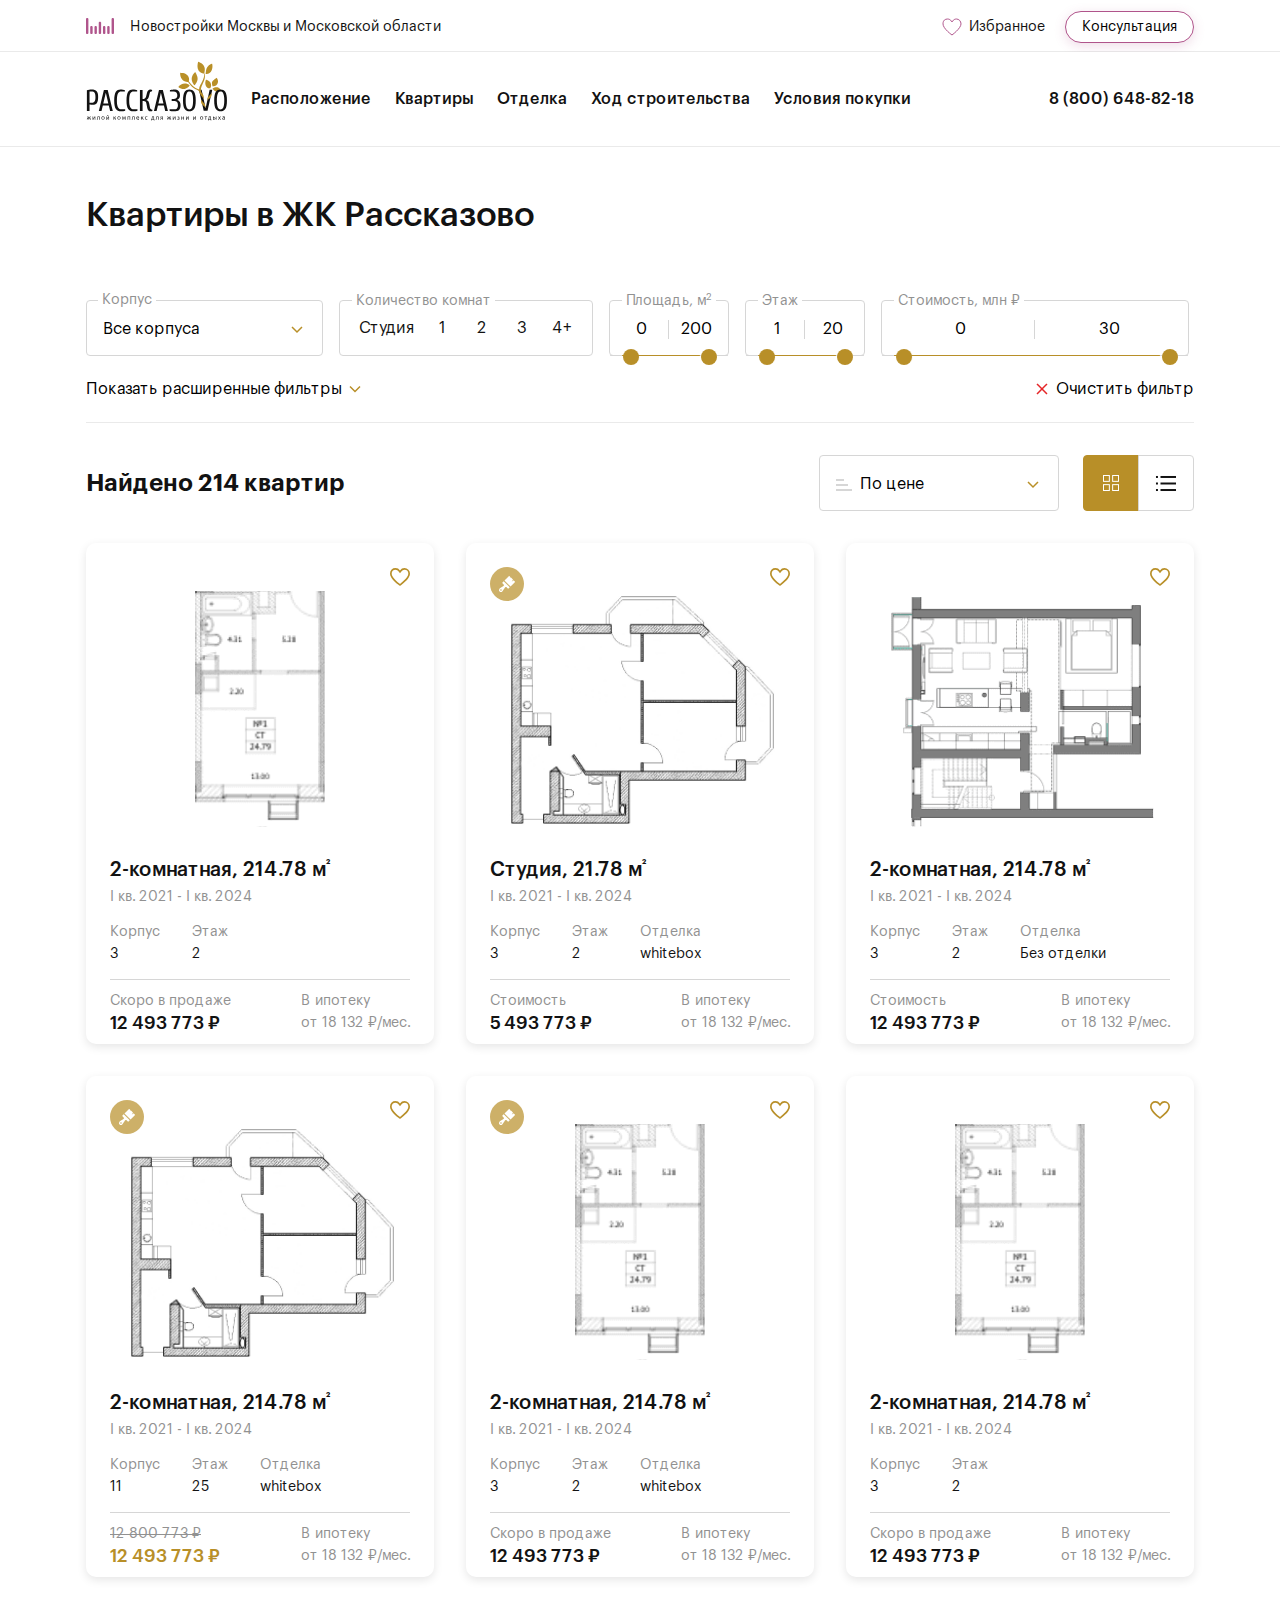
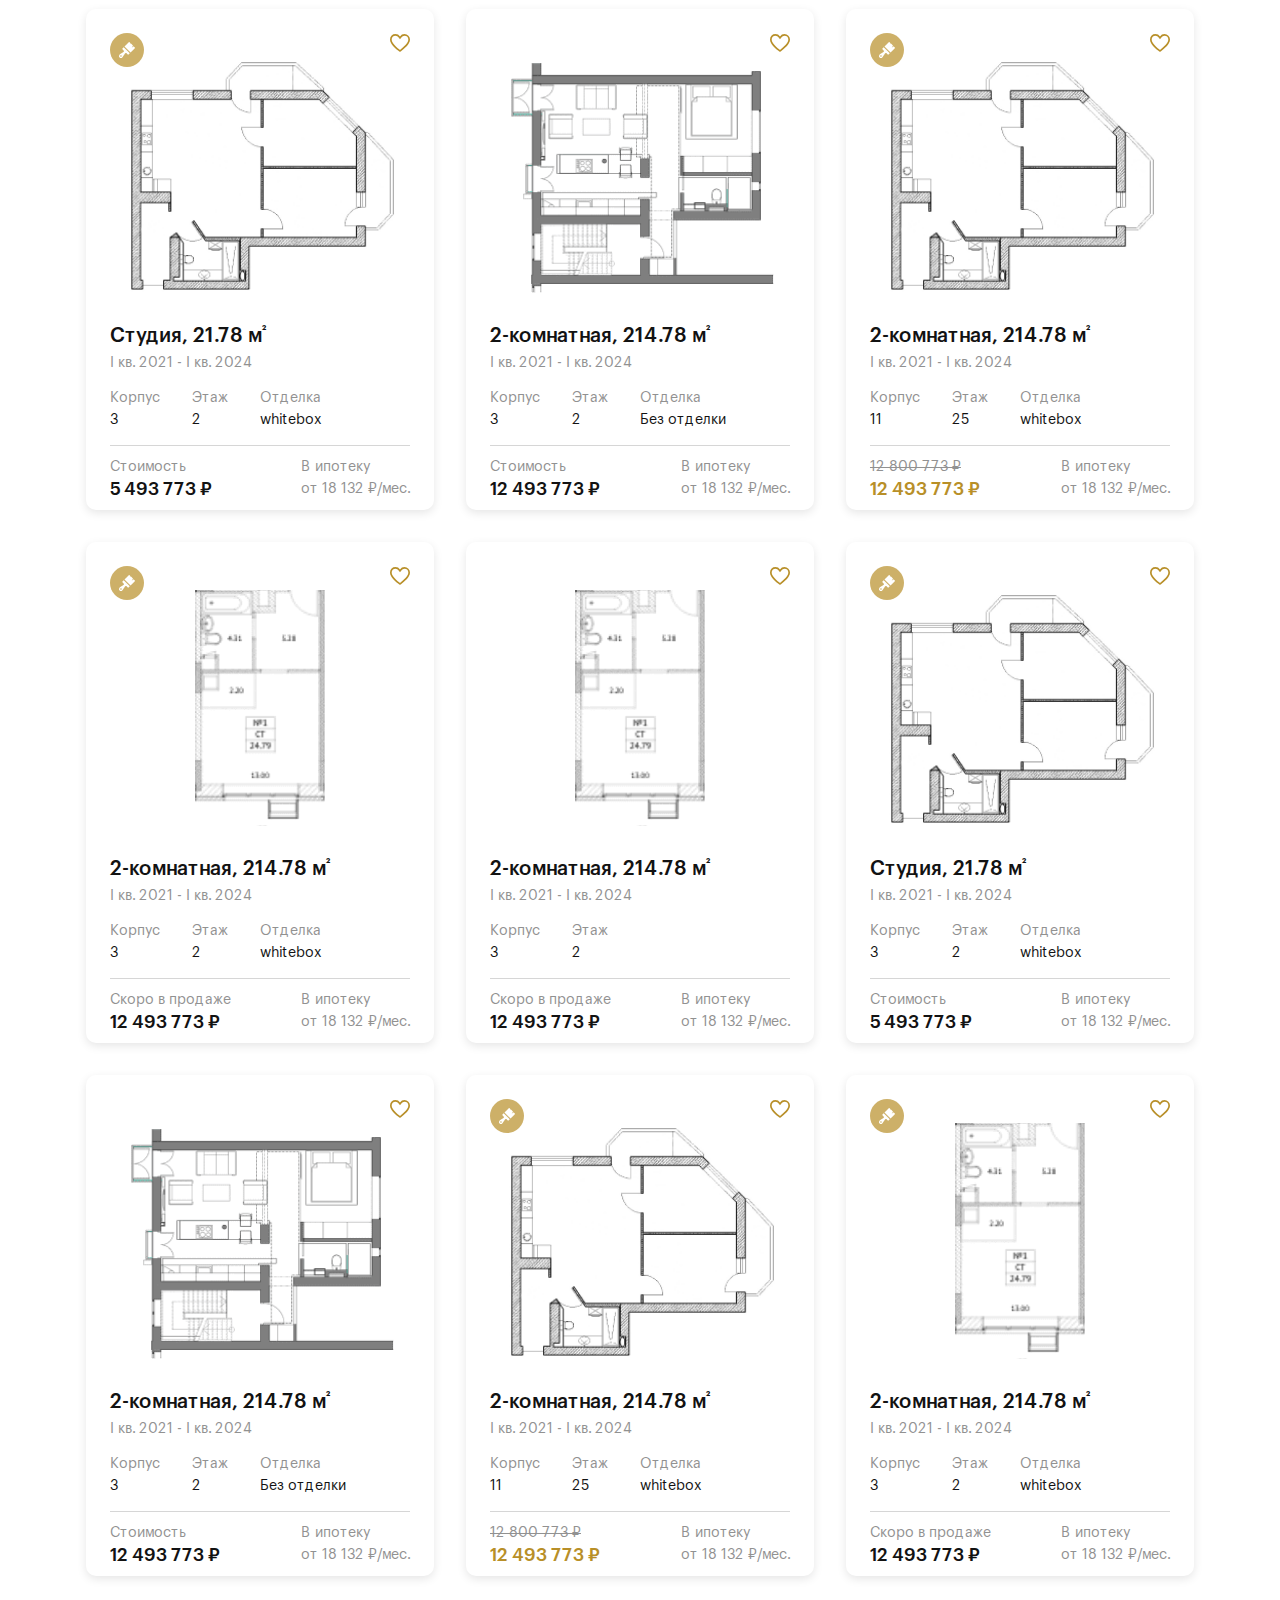
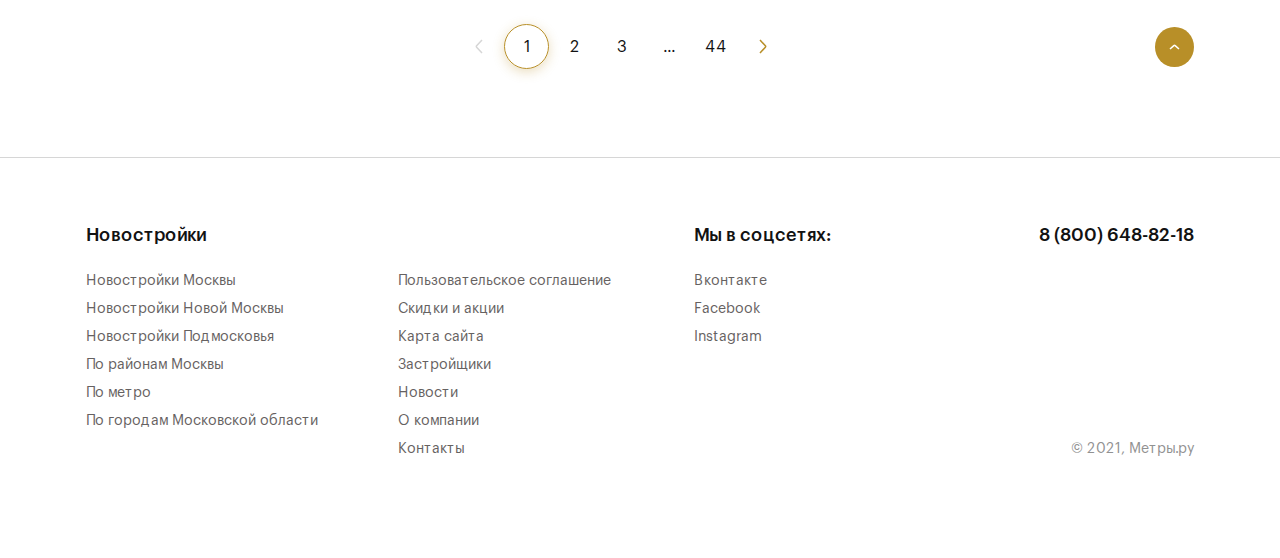
==== commit 1f0b6eda: "deploy" ====
--- a/flats/index.html
+++ b/flats/index.html
@@ -1330,7 +1330,7 @@
           <img class="flatCard__planImage" src="../img/contentJk/flats/flat-2.png" alt="Планировка квартиры">
         </div>
 
-        <a class="flatCard__link" href="flat-2.html"><h4 class="flatCard__title">Студия, 21.78 м<sup>²</sup></h4></a>
+        <a class="flatCard__link" href="flat-1.html"><h4 class="flatCard__title">Студия, 21.78 м<sup>²</sup></h4></a>
 
         <span class="flatCard__date">I кв. 2021 - I кв. 2024</span>
 
@@ -2459,7 +2459,7 @@
         <div class="flatListItem__planWrapper">
           <img class="flatListItem__planImage" src="../img/contentJk/flats/flat-2.png" alt="Планировка квартиры">
         </div>
-        <a class="flatsListItem__link" href="flat-2.html">
+        <a class="flatsListItem__link" href="flat-1.html">
           <h4 class="flatsListItem__title">2-комнатная, 45.78 м<sup>2</sup></h4>
           <!--
           flatsListItem__decorationText — не показываем, если данных об отделки нет
@@ -2623,88 +2623,6 @@
         <div class="flatListItem__planWrapper">
           <img class="flatListItem__planImage" src="../img/contentJk/flats/flat-2.png" alt="Планировка квартиры">
         </div>
-        <a class="flatsListItem__link" href="flat-2.html">
-          <h4 class="flatsListItem__title">2-комнатная, 45.78 м<sup>2</sup></h4>
-          <!--
-          flatsListItem__decorationText — не показываем, если данных об отделки нет
-          Eсли данные есть, но квартира без отделки = "Без отделки"
-          либо название отделки
-          -->
-          <!-- <span class="flatsListItem__decorationText">Отделка: Без отделки</span>-->
-        </a>
-        <ul class="flatListItem__infoList">
-          <li class="flatListItem__infoItem flatListItem__infoItem--date">
-            <span class="flatListItem__infoItemValue">I кв.2021 - II кв.2021</span>
-          </li>
-          <li class="flatListItem__infoItem flatListItem__infoItem--building">
-            <span class="flatListItem__infoItemValue">14</span>
-            <span class="flatListItem__infoItemMobValue">корп</span>
-          </li>
-          <li class="flatListItem__infoItem flatListItem__infoItem--floor">
-            <span class="flatListItem__infoItemValue">Этаж</span>
-            <span class="flatListItem__infoItemMobValue">3 из 24</span>
-          </li>
-        </ul>
-        <div class="flatListItem__price">
-          <div class="flatListItem__pricePurchase">
-            <!--
-            .flatListItem__priceProp — сюда попадает одно из значений:
-            - Скоро в продаже
-            - Старая цена (перечеркнута)
-
-            Если оба параметра отсутствуют, элемент скрыт
-            -->
-            <!-- <span class="flatListItem__priceProp">Скоро в продаже</span>-->
-
-            <!--
-           .flatListItem__pricePropMob — скрыт по умолчанию и отображается только на разрешении < 596px
-
-            Элемент должен отображаться ТОЛЬКО если скрыт элемент .flatListItem__priceProp,
-            то есть в разметку попадает либо ".flatListItem__priceProp", либо ".flatListItem__pricePropMob"
-           -->
-            <span class="flatListItem__pricePropMob">Стоимость</span>
-            <strong class="flatListItem__pricePurchaseValue">7 776 400 ₽</strong>
-          </div>
-          <div class="flatListItem__priceHypothec">
-            <span class="flatListItem__priceHypothecProp">В ипотеку</span>
-            <span class="flatListItem__priceHypothecValue">от 18 132 ₽/мес.</span>
-          </div>
-        </div>
-        <div class="flatListItem__decorIcon">
-          <svg width="34" height="34" viewBox="0 0 34 34" fill="none" xmlns="http://www.w3.org/2000/svg">
-            <circle opacity="0.7" cx="17" cy="17" r="17" fill="var(--jk-color)"/>
-            <g clip-path="url(#clip0)">
-              <path
-                d="M24.8414 15.2254C25.0521 15.0148 25.0521 14.6732 24.8414 14.4625L24.0319 13.6529C23.8488 13.4699 23.5613 13.4427 23.3472 13.5882L21.645 14.7452L22.7949 13.0314C22.9385 12.8174 22.9107 12.5316 22.7284 12.3494L20.9722 10.5933C20.8101 10.4312 20.5633 10.3892 20.3568 10.4887L20.0531 10.6349L20.1985 10.3123C20.2907 10.1079 20.2468 9.86776 20.0882 9.70916L19.5369 9.15798C19.3263 8.94734 18.9847 8.94734 18.774 9.15798L14.4922 13.4398L20.5596 19.5072L24.8414 15.2254Z"
-                fill="white"/>
-              <path
-                d="M13.695 14.2371L12.4554 15.4766C12.3543 15.5778 12.2974 15.715 12.2974 15.8581C12.2974 16.0011 12.3542 16.1384 12.4554 16.2395L13.6312 17.4153C13.8578 17.6418 13.9676 17.9545 13.9327 18.273C13.8978 18.5913 13.7225 18.8728 13.452 19.0453C9.99701 21.2476 9.67496 21.5697 9.56915 21.6755C8.80963 22.435 8.80963 23.6708 9.56915 24.4304C10.3294 25.1906 11.5653 25.1891 12.324 24.4304C12.4299 24.3245 12.752 24.0023 14.9542 20.5475C15.1263 20.2776 15.4076 20.1028 15.7261 20.0678C16.0455 20.033 16.3581 20.1423 16.5841 20.3683L17.7599 21.5441C17.9706 21.7547 18.3122 21.7547 18.5228 21.5441L19.7624 20.3045L13.695 14.2371ZM11.5188 23.559C11.221 23.8568 10.7382 23.8568 10.4405 23.559C10.1427 23.2613 10.1427 22.7785 10.4405 22.4807C10.7383 22.183 11.221 22.183 11.5188 22.4807C11.8166 22.7785 11.8166 23.2613 11.5188 23.559Z"
-                fill="white"/>
-            </g>
-            <defs>
-              <clipPath id="clip0">
-                <rect width="16" height="16" fill="white" transform="translate(9 9)"/>
-              </clipPath>
-            </defs>
-          </svg>
-        </div>
-        <div class="flatListItem__favoriteBtn">
-          <button class="favoriteButton">
-  <svg width="18" height="16" viewBox="0 0 18 16" fill="none" xmlns="http://www.w3.org/2000/svg">
-    <path
-      class="favoriteButton__path"
-      d="M8.38761 2.54728L8.99973 3.41206L9.61191 2.54732C10.3871 1.45231 11.6286 0.75 13.0227 0.75C15.3373 0.75 17.25 2.6868 17.25 5.12C17.25 6.06447 16.7865 7.17599 15.9738 8.36936C15.1718 9.54704 14.0885 10.7196 12.9835 11.7685C11.8818 12.8143 10.7771 13.7198 9.9462 14.3647C9.55763 14.6663 9.23019 14.9099 8.99258 15.0833C8.75585 14.9159 8.43086 14.6812 8.04566 14.3902C7.21589 13.7633 6.11273 12.8796 5.01266 11.849C3.90938 10.8154 2.8282 9.65156 2.02779 8.46617C1.21909 7.26851 0.75 6.12648 0.75 5.11996C0.75 3.52488 1.24964 2.45967 1.96937 1.78845C2.69877 1.1082 3.74306 0.75 4.97684 0.75C6.37132 0.75 7.61255 1.45231 8.38761 2.54728Z"
-      fill="transparent" stroke="var(--jk-color)" stroke-width="1.5"/>
-  </svg>
-</button>
-
-        </div>
-      </li>
-
-      <li class="flatsList__listItem flatListItem">
-        <div class="flatListItem__planWrapper">
-          <img class="flatListItem__planImage" src="../img/contentJk/flats/flat-3.png" alt="Планировка квартиры">
-        </div>
         <a class="flatsListItem__link" href="flat-1.html">
           <h4 class="flatsListItem__title">2-комнатная, 45.78 м<sup>2</sup></h4>
           <!--
@@ -2785,9 +2703,91 @@
 
       <li class="flatsList__listItem flatListItem">
         <div class="flatListItem__planWrapper">
+          <img class="flatListItem__planImage" src="../img/contentJk/flats/flat-3.png" alt="Планировка квартиры">
+        </div>
+        <a class="flatsListItem__link" href="flat-1.html">
+          <h4 class="flatsListItem__title">2-комнатная, 45.78 м<sup>2</sup></h4>
+          <!--
+          flatsListItem__decorationText — не показываем, если данных об отделки нет
+          Eсли данные есть, но квартира без отделки = "Без отделки"
+          либо название отделки
+          -->
+          <!-- <span class="flatsListItem__decorationText">Отделка: Без отделки</span>-->
+        </a>
+        <ul class="flatListItem__infoList">
+          <li class="flatListItem__infoItem flatListItem__infoItem--date">
+            <span class="flatListItem__infoItemValue">I кв.2021 - II кв.2021</span>
+          </li>
+          <li class="flatListItem__infoItem flatListItem__infoItem--building">
+            <span class="flatListItem__infoItemValue">14</span>
+            <span class="flatListItem__infoItemMobValue">корп</span>
+          </li>
+          <li class="flatListItem__infoItem flatListItem__infoItem--floor">
+            <span class="flatListItem__infoItemValue">Этаж</span>
+            <span class="flatListItem__infoItemMobValue">3 из 24</span>
+          </li>
+        </ul>
+        <div class="flatListItem__price">
+          <div class="flatListItem__pricePurchase">
+            <!--
+            .flatListItem__priceProp — сюда попадает одно из значений:
+            - Скоро в продаже
+            - Старая цена (перечеркнута)
+
+            Если оба параметра отсутствуют, элемент скрыт
+            -->
+            <!-- <span class="flatListItem__priceProp">Скоро в продаже</span>-->
+
+            <!--
+           .flatListItem__pricePropMob — скрыт по умолчанию и отображается только на разрешении < 596px
+
+            Элемент должен отображаться ТОЛЬКО если скрыт элемент .flatListItem__priceProp,
+            то есть в разметку попадает либо ".flatListItem__priceProp", либо ".flatListItem__pricePropMob"
+           -->
+            <span class="flatListItem__pricePropMob">Стоимость</span>
+            <strong class="flatListItem__pricePurchaseValue">7 776 400 ₽</strong>
+          </div>
+          <div class="flatListItem__priceHypothec">
+            <span class="flatListItem__priceHypothecProp">В ипотеку</span>
+            <span class="flatListItem__priceHypothecValue">от 18 132 ₽/мес.</span>
+          </div>
+        </div>
+        <div class="flatListItem__decorIcon">
+          <svg width="34" height="34" viewBox="0 0 34 34" fill="none" xmlns="http://www.w3.org/2000/svg">
+            <circle opacity="0.7" cx="17" cy="17" r="17" fill="var(--jk-color)"/>
+            <g clip-path="url(#clip0)">
+              <path
+                d="M24.8414 15.2254C25.0521 15.0148 25.0521 14.6732 24.8414 14.4625L24.0319 13.6529C23.8488 13.4699 23.5613 13.4427 23.3472 13.5882L21.645 14.7452L22.7949 13.0314C22.9385 12.8174 22.9107 12.5316 22.7284 12.3494L20.9722 10.5933C20.8101 10.4312 20.5633 10.3892 20.3568 10.4887L20.0531 10.6349L20.1985 10.3123C20.2907 10.1079 20.2468 9.86776 20.0882 9.70916L19.5369 9.15798C19.3263 8.94734 18.9847 8.94734 18.774 9.15798L14.4922 13.4398L20.5596 19.5072L24.8414 15.2254Z"
+                fill="white"/>
+              <path
+                d="M13.695 14.2371L12.4554 15.4766C12.3543 15.5778 12.2974 15.715 12.2974 15.8581C12.2974 16.0011 12.3542 16.1384 12.4554 16.2395L13.6312 17.4153C13.8578 17.6418 13.9676 17.9545 13.9327 18.273C13.8978 18.5913 13.7225 18.8728 13.452 19.0453C9.99701 21.2476 9.67496 21.5697 9.56915 21.6755C8.80963 22.435 8.80963 23.6708 9.56915 24.4304C10.3294 25.1906 11.5653 25.1891 12.324 24.4304C12.4299 24.3245 12.752 24.0023 14.9542 20.5475C15.1263 20.2776 15.4076 20.1028 15.7261 20.0678C16.0455 20.033 16.3581 20.1423 16.5841 20.3683L17.7599 21.5441C17.9706 21.7547 18.3122 21.7547 18.5228 21.5441L19.7624 20.3045L13.695 14.2371ZM11.5188 23.559C11.221 23.8568 10.7382 23.8568 10.4405 23.559C10.1427 23.2613 10.1427 22.7785 10.4405 22.4807C10.7383 22.183 11.221 22.183 11.5188 22.4807C11.8166 22.7785 11.8166 23.2613 11.5188 23.559Z"
+                fill="white"/>
+            </g>
+            <defs>
+              <clipPath id="clip0">
+                <rect width="16" height="16" fill="white" transform="translate(9 9)"/>
+              </clipPath>
+            </defs>
+          </svg>
+        </div>
+        <div class="flatListItem__favoriteBtn">
+          <button class="favoriteButton">
+  <svg width="18" height="16" viewBox="0 0 18 16" fill="none" xmlns="http://www.w3.org/2000/svg">
+    <path
+      class="favoriteButton__path"
+      d="M8.38761 2.54728L8.99973 3.41206L9.61191 2.54732C10.3871 1.45231 11.6286 0.75 13.0227 0.75C15.3373 0.75 17.25 2.6868 17.25 5.12C17.25 6.06447 16.7865 7.17599 15.9738 8.36936C15.1718 9.54704 14.0885 10.7196 12.9835 11.7685C11.8818 12.8143 10.7771 13.7198 9.9462 14.3647C9.55763 14.6663 9.23019 14.9099 8.99258 15.0833C8.75585 14.9159 8.43086 14.6812 8.04566 14.3902C7.21589 13.7633 6.11273 12.8796 5.01266 11.849C3.90938 10.8154 2.8282 9.65156 2.02779 8.46617C1.21909 7.26851 0.75 6.12648 0.75 5.11996C0.75 3.52488 1.24964 2.45967 1.96937 1.78845C2.69877 1.1082 3.74306 0.75 4.97684 0.75C6.37132 0.75 7.61255 1.45231 8.38761 2.54728Z"
+      fill="transparent" stroke="var(--jk-color)" stroke-width="1.5"/>
+  </svg>
+</button>
+
+        </div>
+      </li>
+
+      <li class="flatsList__listItem flatListItem">
+        <div class="flatListItem__planWrapper">
           <img class="flatListItem__planImage" src="../img/contentJk/flats/flat-2.png" alt="Планировка квартиры">
         </div>
-        <a class="flatsListItem__link" href="flat-2.html">
+        <a class="flatsListItem__link" href="flat-1.html">
           <h4 class="flatsListItem__title">2-комнатная, 45.78 м<sup>2</sup></h4>
           <!--
           flatsListItem__decorationText — не показываем, если данных об отделки нет
@@ -3033,7 +3033,7 @@
         <div class="flatListItem__planWrapper">
           <img class="flatListItem__planImage" src="../img/contentJk/flats/flat-1.png" alt="Планировка квартиры">
         </div>
-        <a class="flatsListItem__link" href="flat-2.html">
+        <a class="flatsListItem__link" href="flat-1.html">
           <h4 class="flatsListItem__title">2-комнатная, 45.78 м<sup>2</sup></h4>
           <!--
           flatsListItem__decorationText — не показываем, если данных об отделки нет
@@ -3197,88 +3197,6 @@
         <div class="flatListItem__planWrapper">
           <img class="flatListItem__planImage" src="../img/contentJk/flats/flat-1.png" alt="Планировка квартиры">
         </div>
-        <a class="flatsListItem__link" href="flat-2.html">
-          <h4 class="flatsListItem__title">2-комнатная, 45.78 м<sup>2</sup></h4>
-          <!--
-          flatsListItem__decorationText — не показываем, если данных об отделки нет
-          Eсли данные есть, но квартира без отделки = "Без отделки"
-          либо название отделки
-          -->
-          <!-- <span class="flatsListItem__decorationText">Отделка: Без отделки</span>-->
-        </a>
-        <ul class="flatListItem__infoList">
-          <li class="flatListItem__infoItem flatListItem__infoItem--date">
-            <span class="flatListItem__infoItemValue">I кв.2021 - II кв.2021</span>
-          </li>
-          <li class="flatListItem__infoItem flatListItem__infoItem--building">
-            <span class="flatListItem__infoItemValue">14</span>
-            <span class="flatListItem__infoItemMobValue">корп</span>
-          </li>
-          <li class="flatListItem__infoItem flatListItem__infoItem--floor">
-            <span class="flatListItem__infoItemValue">Этаж</span>
-            <span class="flatListItem__infoItemMobValue">3 из 24</span>
-          </li>
-        </ul>
-        <div class="flatListItem__price">
-          <div class="flatListItem__pricePurchase">
-            <!--
-            .flatListItem__priceProp — сюда попадает одно из значений:
-            - Скоро в продаже
-            - Старая цена (перечеркнута)
-
-            Если оба параметра отсутствуют, элемент скрыт
-            -->
-            <!-- <span class="flatListItem__priceProp">Скоро в продаже</span>-->
-
-            <!--
-           .flatListItem__pricePropMob — скрыт по умолчанию и отображается только на разрешении < 596px
-
-            Элемент должен отображаться ТОЛЬКО если скрыт элемент .flatListItem__priceProp,
-            то есть в разметку попадает либо ".flatListItem__priceProp", либо ".flatListItem__pricePropMob"
-           -->
-            <span class="flatListItem__pricePropMob">Стоимость</span>
-            <strong class="flatListItem__pricePurchaseValue">7 776 400 ₽</strong>
-          </div>
-          <div class="flatListItem__priceHypothec">
-            <span class="flatListItem__priceHypothecProp">В ипотеку</span>
-            <span class="flatListItem__priceHypothecValue">от 18 132 ₽/мес.</span>
-          </div>
-        </div>
-        <div class="flatListItem__decorIcon">
-          <svg width="34" height="34" viewBox="0 0 34 34" fill="none" xmlns="http://www.w3.org/2000/svg">
-            <circle opacity="0.7" cx="17" cy="17" r="17" fill="var(--jk-color)"/>
-            <g clip-path="url(#clip0)">
-              <path
-                d="M24.8414 15.2254C25.0521 15.0148 25.0521 14.6732 24.8414 14.4625L24.0319 13.6529C23.8488 13.4699 23.5613 13.4427 23.3472 13.5882L21.645 14.7452L22.7949 13.0314C22.9385 12.8174 22.9107 12.5316 22.7284 12.3494L20.9722 10.5933C20.8101 10.4312 20.5633 10.3892 20.3568 10.4887L20.0531 10.6349L20.1985 10.3123C20.2907 10.1079 20.2468 9.86776 20.0882 9.70916L19.5369 9.15798C19.3263 8.94734 18.9847 8.94734 18.774 9.15798L14.4922 13.4398L20.5596 19.5072L24.8414 15.2254Z"
-                fill="white"/>
-              <path
-                d="M13.695 14.2371L12.4554 15.4766C12.3543 15.5778 12.2974 15.715 12.2974 15.8581C12.2974 16.0011 12.3542 16.1384 12.4554 16.2395L13.6312 17.4153C13.8578 17.6418 13.9676 17.9545 13.9327 18.273C13.8978 18.5913 13.7225 18.8728 13.452 19.0453C9.99701 21.2476 9.67496 21.5697 9.56915 21.6755C8.80963 22.435 8.80963 23.6708 9.56915 24.4304C10.3294 25.1906 11.5653 25.1891 12.324 24.4304C12.4299 24.3245 12.752 24.0023 14.9542 20.5475C15.1263 20.2776 15.4076 20.1028 15.7261 20.0678C16.0455 20.033 16.3581 20.1423 16.5841 20.3683L17.7599 21.5441C17.9706 21.7547 18.3122 21.7547 18.5228 21.5441L19.7624 20.3045L13.695 14.2371ZM11.5188 23.559C11.221 23.8568 10.7382 23.8568 10.4405 23.559C10.1427 23.2613 10.1427 22.7785 10.4405 22.4807C10.7383 22.183 11.221 22.183 11.5188 22.4807C11.8166 22.7785 11.8166 23.2613 11.5188 23.559Z"
-                fill="white"/>
-            </g>
-            <defs>
-              <clipPath id="clip0">
-                <rect width="16" height="16" fill="white" transform="translate(9 9)"/>
-              </clipPath>
-            </defs>
-          </svg>
-        </div>
-        <div class="flatListItem__favoriteBtn">
-          <button class="favoriteButton">
-  <svg width="18" height="16" viewBox="0 0 18 16" fill="none" xmlns="http://www.w3.org/2000/svg">
-    <path
-      class="favoriteButton__path"
-      d="M8.38761 2.54728L8.99973 3.41206L9.61191 2.54732C10.3871 1.45231 11.6286 0.75 13.0227 0.75C15.3373 0.75 17.25 2.6868 17.25 5.12C17.25 6.06447 16.7865 7.17599 15.9738 8.36936C15.1718 9.54704 14.0885 10.7196 12.9835 11.7685C11.8818 12.8143 10.7771 13.7198 9.9462 14.3647C9.55763 14.6663 9.23019 14.9099 8.99258 15.0833C8.75585 14.9159 8.43086 14.6812 8.04566 14.3902C7.21589 13.7633 6.11273 12.8796 5.01266 11.849C3.90938 10.8154 2.8282 9.65156 2.02779 8.46617C1.21909 7.26851 0.75 6.12648 0.75 5.11996C0.75 3.52488 1.24964 2.45967 1.96937 1.78845C2.69877 1.1082 3.74306 0.75 4.97684 0.75C6.37132 0.75 7.61255 1.45231 8.38761 2.54728Z"
-      fill="transparent" stroke="var(--jk-color)" stroke-width="1.5"/>
-  </svg>
-</button>
-
-        </div>
-      </li>
-
-      <li class="flatsList__listItem flatListItem">
-        <div class="flatListItem__planWrapper">
-          <img class="flatListItem__planImage" src="../img/contentJk/flats/flat-1.png" alt="Планировка квартиры">
-        </div>
         <a class="flatsListItem__link" href="flat-1.html">
           <h4 class="flatsListItem__title">2-комнатная, 45.78 м<sup>2</sup></h4>
           <!--
@@ -3357,11 +3275,93 @@
         </div>
       </li>
 
+      <li class="flatsList__listItem flatListItem">
+        <div class="flatListItem__planWrapper">
+          <img class="flatListItem__planImage" src="../img/contentJk/flats/flat-1.png" alt="Планировка квартиры">
+        </div>
+        <a class="flatsListItem__link" href="flat-1.html">
+          <h4 class="flatsListItem__title">2-комнатная, 45.78 м<sup>2</sup></h4>
+          <!--
+          flatsListItem__decorationText — не показываем, если данных об отделки нет
+          Eсли данные есть, но квартира без отделки = "Без отделки"
+          либо название отделки
+          -->
+          <!-- <span class="flatsListItem__decorationText">Отделка: Без отделки</span>-->
+        </a>
+        <ul class="flatListItem__infoList">
+          <li class="flatListItem__infoItem flatListItem__infoItem--date">
+            <span class="flatListItem__infoItemValue">I кв.2021 - II кв.2021</span>
+          </li>
+          <li class="flatListItem__infoItem flatListItem__infoItem--building">
+            <span class="flatListItem__infoItemValue">14</span>
+            <span class="flatListItem__infoItemMobValue">корп</span>
+          </li>
+          <li class="flatListItem__infoItem flatListItem__infoItem--floor">
+            <span class="flatListItem__infoItemValue">Этаж</span>
+            <span class="flatListItem__infoItemMobValue">3 из 24</span>
+          </li>
+        </ul>
+        <div class="flatListItem__price">
+          <div class="flatListItem__pricePurchase">
+            <!--
+            .flatListItem__priceProp — сюда попадает одно из значений:
+            - Скоро в продаже
+            - Старая цена (перечеркнута)
+
+            Если оба параметра отсутствуют, элемент скрыт
+            -->
+            <!-- <span class="flatListItem__priceProp">Скоро в продаже</span>-->
+
+            <!--
+           .flatListItem__pricePropMob — скрыт по умолчанию и отображается только на разрешении < 596px
+
+            Элемент должен отображаться ТОЛЬКО если скрыт элемент .flatListItem__priceProp,
+            то есть в разметку попадает либо ".flatListItem__priceProp", либо ".flatListItem__pricePropMob"
+           -->
+            <span class="flatListItem__pricePropMob">Стоимость</span>
+            <strong class="flatListItem__pricePurchaseValue">7 776 400 ₽</strong>
+          </div>
+          <div class="flatListItem__priceHypothec">
+            <span class="flatListItem__priceHypothecProp">В ипотеку</span>
+            <span class="flatListItem__priceHypothecValue">от 18 132 ₽/мес.</span>
+          </div>
+        </div>
+        <div class="flatListItem__decorIcon">
+          <svg width="34" height="34" viewBox="0 0 34 34" fill="none" xmlns="http://www.w3.org/2000/svg">
+            <circle opacity="0.7" cx="17" cy="17" r="17" fill="var(--jk-color)"/>
+            <g clip-path="url(#clip0)">
+              <path
+                d="M24.8414 15.2254C25.0521 15.0148 25.0521 14.6732 24.8414 14.4625L24.0319 13.6529C23.8488 13.4699 23.5613 13.4427 23.3472 13.5882L21.645 14.7452L22.7949 13.0314C22.9385 12.8174 22.9107 12.5316 22.7284 12.3494L20.9722 10.5933C20.8101 10.4312 20.5633 10.3892 20.3568 10.4887L20.0531 10.6349L20.1985 10.3123C20.2907 10.1079 20.2468 9.86776 20.0882 9.70916L19.5369 9.15798C19.3263 8.94734 18.9847 8.94734 18.774 9.15798L14.4922 13.4398L20.5596 19.5072L24.8414 15.2254Z"
+                fill="white"/>
+              <path
+                d="M13.695 14.2371L12.4554 15.4766C12.3543 15.5778 12.2974 15.715 12.2974 15.8581C12.2974 16.0011 12.3542 16.1384 12.4554 16.2395L13.6312 17.4153C13.8578 17.6418 13.9676 17.9545 13.9327 18.273C13.8978 18.5913 13.7225 18.8728 13.452 19.0453C9.99701 21.2476 9.67496 21.5697 9.56915 21.6755C8.80963 22.435 8.80963 23.6708 9.56915 24.4304C10.3294 25.1906 11.5653 25.1891 12.324 24.4304C12.4299 24.3245 12.752 24.0023 14.9542 20.5475C15.1263 20.2776 15.4076 20.1028 15.7261 20.0678C16.0455 20.033 16.3581 20.1423 16.5841 20.3683L17.7599 21.5441C17.9706 21.7547 18.3122 21.7547 18.5228 21.5441L19.7624 20.3045L13.695 14.2371ZM11.5188 23.559C11.221 23.8568 10.7382 23.8568 10.4405 23.559C10.1427 23.2613 10.1427 22.7785 10.4405 22.4807C10.7383 22.183 11.221 22.183 11.5188 22.4807C11.8166 22.7785 11.8166 23.2613 11.5188 23.559Z"
+                fill="white"/>
+            </g>
+            <defs>
+              <clipPath id="clip0">
+                <rect width="16" height="16" fill="white" transform="translate(9 9)"/>
+              </clipPath>
+            </defs>
+          </svg>
+        </div>
+        <div class="flatListItem__favoriteBtn">
+          <button class="favoriteButton">
+  <svg width="18" height="16" viewBox="0 0 18 16" fill="none" xmlns="http://www.w3.org/2000/svg">
+    <path
+      class="favoriteButton__path"
+      d="M8.38761 2.54728L8.99973 3.41206L9.61191 2.54732C10.3871 1.45231 11.6286 0.75 13.0227 0.75C15.3373 0.75 17.25 2.6868 17.25 5.12C17.25 6.06447 16.7865 7.17599 15.9738 8.36936C15.1718 9.54704 14.0885 10.7196 12.9835 11.7685C11.8818 12.8143 10.7771 13.7198 9.9462 14.3647C9.55763 14.6663 9.23019 14.9099 8.99258 15.0833C8.75585 14.9159 8.43086 14.6812 8.04566 14.3902C7.21589 13.7633 6.11273 12.8796 5.01266 11.849C3.90938 10.8154 2.8282 9.65156 2.02779 8.46617C1.21909 7.26851 0.75 6.12648 0.75 5.11996C0.75 3.52488 1.24964 2.45967 1.96937 1.78845C2.69877 1.1082 3.74306 0.75 4.97684 0.75C6.37132 0.75 7.61255 1.45231 8.38761 2.54728Z"
+      fill="transparent" stroke="var(--jk-color)" stroke-width="1.5"/>
+  </svg>
+</button>
+
+        </div>
+      </li>
+
       <li class="flatsList__listItem flatListItem flatListItem--decoration flatListItem--stock">
         <div class="flatListItem__planWrapper">
           <img class="flatListItem__planImage" src="../img/contentJk/flats/flat-3.png" alt="Планировка квартиры">
         </div>
-        <a class="flatsListItem__link" href="flat-2.html">
+        <a class="flatsListItem__link" href="flat-1.html">
           <h4 class="flatsListItem__title">4-комнатная, 214.78 м<sup>2</sup></h4>
           <!--
           flatsListItem__decorationText — не показываем, если данных об отделки нет
@@ -3443,7 +3443,7 @@
         <div class="flatListItem__planWrapper">
           <img class="flatListItem__planImage" src="../img/contentJk/flats/flat-2.png" alt="Планировка квартиры">
         </div>
-        <a class="flatsListItem__link" href="flat-2.html">
+        <a class="flatsListItem__link" href="flat-1.html">
           <h4 class="flatsListItem__title">2-комнатная, 45.78 м<sup>2</sup></h4>
           <!--
           flatsListItem__decorationText — не показываем, если данных об отделки нет
--- a/styles/main.min.css
+++ b/styles/main.min.css
@@ -1 +1 @@
-html{line-height:1.15;-webkit-text-size-adjust:100%}main{display:block;min-height:100vh;margin:94px 0 0}h1{font-size:2em}hr{box-sizing:content-box;height:0;overflow:visible}code,kbd,pre,samp{font-family:monospace,monospace;font-size:1em}a{background-color:transparent;color:inherit;text-decoration:none}abbr[title]{border-bottom:none;text-decoration:underline;-webkit-text-decoration:underline dotted;text-decoration:underline dotted}b,strong{font-weight:bolder}small{font-size:80%}sub,sup{font-size:75%;line-height:0;position:relative;vertical-align:baseline}sub{bottom:-.25em}img{border-style:none;display:block;max-width:100%}button,input,optgroup,select,textarea{font-family:inherit;font-size:100%;line-height:1.15;margin:0}button,input{overflow:visible}button,select{text-transform:none}[type=button],[type=reset],[type=submit],button{-webkit-appearance:button}[type=button]::-moz-focus-inner,[type=reset]::-moz-focus-inner,[type=submit]::-moz-focus-inner,button::-moz-focus-inner{border-style:none;padding:0}[type=button]:-moz-focusring,[type=reset]:-moz-focusring,[type=submit]:-moz-focusring,button:-moz-focusring{outline:ButtonText dotted 1px}legend{box-sizing:border-box;color:inherit;display:table;max-width:100%;padding:0;white-space:normal}progress{vertical-align:baseline}textarea{overflow:auto}[type=checkbox],[type=radio]{box-sizing:border-box;padding:0}[type=number]::-webkit-inner-spin-button,[type=number]::-webkit-outer-spin-button{height:auto}[type=search]{-webkit-appearance:textfield;outline-offset:-2px}[type=search]::-webkit-search-decoration{-webkit-appearance:none}::-webkit-file-upload-button{-webkit-appearance:button;font:inherit}details{display:block}summary{display:list-item}[hidden],template{display:none}@font-face{font-family:'Graphik LCG';font-style:normal;font-weight:600;src:url(../fonts/GraphikLCG-Semibold.woff2) format("woff2"),url(../fonts/GraphikLCG-Semibold.woff) format("woff")}@font-face{font-family:'Graphik LCG';font-style:normal;font-weight:500;src:url(../fonts/GraphikLCG-Medium.woff2) format("woff2"),url(../fonts/GraphikLCG-Medium.woff) format("woff")}@font-face{font-family:'Graphik LCG';font-style:normal;font-weight:400;src:url(../fonts/GraphikLCG-Regular.woff2) format("woff2"),url(../fonts/GraphikLCG-Regular.woff) format("woff")}:root{--hover-percentage:50%;--disable-precentage:60%;--main-color:hsl(324, 37%, 51%);--main-shadow:0 3px 12px rgba(176, 85, 140, 0.2);--jk-color:hsl(324, 37%, 51%);--jk-color-hover:hsl(324, 37%, var(--hover-percentage));--jk-color-disable:hsl(324, 37%, var(--disable-precentage));--grey-1:#121212;--grey-2:#656161;--grey-3:#919191;--grey-4:#D6D6D6;--grey-5:#eaeaea;--grey-6:rgba(222, 222, 222, 0.9);--white:#FFF;--grey-shadow:0 3px 10px rgba(0, 0, 0, 0.1);--sokolnicheskaya:#EC3122;--zamoskvoretskaya:#40B457;--arbat:#1C75BC;--filyovskaya:#0EC5FE;--koltsevaya:#965747;--kaluzhskaya:#F68434;--taganskaya:#7C3B93;--kalininskaya:#FED049;--lublinovskaya:#BADF66;--kahovskaya:#7DD0CE;--buninskaya:#A1B7E0;--serpukhovskaya:#EC3122;--MCC:#EB5757}body.rasskazovo{--jk-color:hsl(43, 64%, 44%);--jk-color-hover:hsl(43, 64%, var(--hover-percentage));--jk-color-disable:hsl(43, 64%, var(--disable-precentage));--jk-color-shadow:0 3px 12px hsla(43, 64%, 44%, 30%)}body.testJk-1{--jk-color:hsl(187, 63%, 57%);--jk-color-hover:hsl(187, 63%, var(--hover-percentage));--jk-color-disable:hsl(187, 63%, var(--disable-precentage));--jk-color-shadow:0 3px 12px hsla(187, 63%, 57%, 30%)}body.testJk-2{--jk-color:hsl(4, 86%, 54%);--jk-color-hover:hsl(4, 86%, var(--hover-percentage));--jk-color-disable:hsl(4, 86%, var(--disable-precentage));--jk-color-shadow:0 3px 12px hsla(4, 86%, 54%, 30%)}*,::after,::before{box-sizing:border-box;padding:0;margin:0}body{margin:0;font-family:'Graphik LCG',sans-serif;font-size:16px;line-height:22px;-webkit-font-smoothing:antialiased;-moz-osx-font-smoothing:grayscale;color:var(--grey-1)}body.lock{overflow:hidden}.container{max-width:1172px;padding:0 32px;margin:0 auto}h1,h2,h3,h4,h5,h6{font-weight:500;margin:0}ul{list-style:none}button{cursor:pointer;background:0 0;border:none;outline:0}button:active{color:inherit}input:not([type=checkbox]):not([type=radio]),select,textarea{-webkit-appearance:none;-moz-appearance:none;appearance:none}input::-moz-placeholder,textarea::-moz-placeholder{color:var(--grey-3)}input:-ms-input-placeholder,textarea:-ms-input-placeholder{color:var(--grey-3)}input::placeholder,textarea::placeholder{color:var(--grey-3)}sup{top:-.5em;font-size:.7em}fieldset{padding:0;border:none}.mapMain{padding:0;min-height:calc(100vh - 94px)}.baseDoubleRangeInput .noUi-target,.baseRangeInput .noUi-target{background:var(--grey-4);border:none;box-shadow:none;padding:0 28px 0 12px;height:1px}.baseDoubleRangeInput .noUi-horizontal .noUi-handle,.baseRangeInput .noUi-horizontal .noUi-handle{width:16px;height:16px;border:none;background-color:var(--jk-color);border-radius:50%;box-shadow:none;outline:0;cursor:pointer;transition:transform .15s,background-color .15s}.baseDoubleRangeInput .noUi-horizontal .noUi-handle::after,.baseDoubleRangeInput .noUi-horizontal .noUi-handle::before,.baseRangeInput .noUi-horizontal .noUi-handle::after,.baseRangeInput .noUi-horizontal .noUi-handle::before{content:none}.baseDoubleRangeInput .noUi-horizontal .noUi-handle:hover,.baseRangeInput .noUi-horizontal .noUi-handle:hover{background-color:var(--jk-color-hover);transform:scale(1.2)}.baseDoubleRangeInput .noUi-connect,.baseRangeInput .noUi-connect{background:var(--jk-color)}.markList{display:flex;flex-direction:column;margin:24px 0}.markList__item{position:relative;margin:8px 0;padding-left:16px}.markList__item::before{content:"";position:absolute;left:0;top:10px;width:5px;height:5px;background-color:var(--grey-1);border-radius:50%}.swiper-container .swiper-button-next.swiper-button-disabled,.swiper-container .swiper-button-prev.swiper-button-disabled{opacity:.5}.swiper-container>*,.swiper-container>*>*,.swiper-container>*>*>*{-webkit-user-select:none;-moz-user-select:none;-ms-user-select:none;user-select:none}.container .swiper-button-next,.container .swiper-button-prev{width:38px;height:38px;border-radius:50%}.container .swiper-button-next::after,.container .swiper-button-prev::after{content:none}.container .swiper-container-horizontal>.swiper-pagination-bullets,.container .swiper-pagination-custom,.container .swiper-pagination-fraction{display:flex;align-items:center;justify-content:center;bottom:-32px}.container .swiper-container-horizontal>.swiper-pagination-bullets .swiper-pagination-bullet{margin:0 6px}.container .swiper-pagination-bullet{width:6px;height:6px;background:var(--jk-color);opacity:.5}.container .swiper-pagination-bullet-active{width:8px;height:8px;opacity:1}.showHideContent{overflow-y:hidden;transition:height .4s ease-in-out}.showHideBtn{padding:8px 0}.showHideBtn svg{transition:transform .15s}.showHideBtn--show svg{transform:rotate(-180deg)}.baseSelect{position:relative;width:100%}.baseSelect--open .baseSelect__title{color:var(--jk-color)}.baseSelect--open .baseSelect__arrow{transform:rotate(-180deg)}.baseSelect--open .baseSelect__dropdown{visibility:visible;opacity:1;z-index:2;transform:translateY(0)}.baseSelect--open .baseSelect__btn,.baseSelect--open .baseSelect__btn:hover{border-color:var(--jk-color)}.baseSelect--open .baseSelect__btn:hover .baseSelect__sortIcon>rect,.baseSelect--open .baseSelect__sortIcon>rect{fill:var(--jk-color)}.baseSelect__title{position:absolute;left:12px;top:-9px;font-size:14px;line-height:18px;color:var(--grey-3);padding:0 4px;background-color:var(--white)}.baseSelect__btn{display:flex;justify-content:space-between;align-items:center;padding:19px 16px 16px;border:1px solid var(--grey-4);border-radius:4px;width:100%;height:56px;transition:border-color .15s}.baseSelect__btn:hover{border-color:var(--grey-3)}.baseSelect__btn:hover .baseSelect__sortIcon>rect{fill:var(--grey-3)}.baseSelect__btnText{white-space:nowrap;margin-right:10px}.baseSelect__sortWrapper{display:flex;align-items:center}.baseSelect__sortIcon{margin-right:8px}.baseSelect__sortIcon--down{transform:rotate(180deg)}.baseSelect__sortIcon>rect{transition:fill .15s}.baseSelect__arrow{transition:transform .15s}.baseSelect__dropdown{position:absolute;right:0;min-width:100%;width:auto;max-height:300px;overflow-y:auto;padding:8px 16px;margin:8px 0 0;border-radius:4px;border:1px solid var(--grey-4);background-color:var(--white);visibility:hidden;opacity:0;z-index:-1;box-shadow:0 4px 6px rgba(0,0,0,.15);transform:translateY(-50px);transition:transform .15s,opacity .15s}.baseSelect__option{display:flex;justify-content:space-between;align-items:center;position:relative;font-size:14px;line-height:18px;cursor:pointer;padding:8px 0}.baseSelect__option:hover{color:var(--jk-color)}.baseSelect__optionText{white-space:nowrap;margin-right:16px}a.baseSelect__optionText::after{content:"";position:absolute;top:0;right:0;bottom:0;left:0;z-index:1}.baseSelect__optionCheckIcon{display:none}.baseSelect__option--selected .baseSelect__optionCheckIcon{display:block}.baseMultiSelect{position:relative;width:100%}.baseMultiSelect--open .baseMultiSelect__title{color:var(--jk-color)}.baseMultiSelect--open .baseMultiSelect__arrow{transform:rotate(-180deg)}.baseMultiSelect--open .baseMultiSelect__dropdown{visibility:visible;opacity:1;z-index:2;transform:translateY(0)}.baseMultiSelect--open .baseMultiSelect__btn,.baseMultiSelect--open .baseMultiSelect__btn:hover{border-color:var(--jk-color)}.baseMultiSelect__title{position:absolute;left:12px;top:-9px;font-size:14px;line-height:18px;color:var(--grey-3);padding:0 4px;background-color:var(--white)}.baseMultiSelect__btn{display:flex;justify-content:space-between;align-items:center;padding:19px 16px 16px;border:1px solid var(--grey-4);border-radius:4px;width:100%;height:56px;transition:border-color .15s}.baseMultiSelect__btn:hover{border-color:var(--grey-3)}.baseMultiSelect__btnText{position:relative;max-width:calc(100% - 30px);overflow:hidden;white-space:nowrap;margin-right:10px;text-align:left;width:100%}.baseMultiSelect__btnText::after{content:"";position:absolute;right:0;top:0;width:16px;height:100%;background:linear-gradient(270deg,#fff 0,rgba(255,255,255,0) 59.09%)}.baseMultiSelect__sortWrapper{display:flex;align-items:center}.baseMultiSelect__arrow{transition:transform .15s}.baseMultiSelect__dropdown{position:absolute;right:0;min-width:100%;width:auto;max-height:300px;overflow-y:auto;padding:8px 16px;margin:8px 0 0;border-radius:4px;border:1px solid var(--grey-4);background-color:var(--white);visibility:hidden;opacity:0;z-index:-1;box-shadow:0 4px 6px rgba(0,0,0,.15);transform:translateY(-50px);transition:transform .15s,opacity .15s}.baseMultiSelect__option{display:flex;justify-content:space-between;align-items:center;font-size:14px;line-height:18px;cursor:pointer;padding:8px 0}.baseMultiSelect__option:hover{color:var(--jk-color)}.baseMultiSelect__optionText{white-space:nowrap;margin-right:16px}.baseMultiSelect__optionCheckIcon{display:none}.baseMultiSelect__option--selected .baseMultiSelect__optionCheckIcon{display:block}.checkboxItem__input{position:absolute;z-index:-1;opacity:0}.checkboxItem__label{display:inline-flex;justify-content:center;align-items:center;max-height:36px;min-width:36px;-webkit-user-select:none;-moz-user-select:none;-ms-user-select:none;user-select:none;cursor:pointer;padding:6px;border-radius:4px;transition:background-color .15s,color .15s}.checkboxItem__input:checked+.checkboxItem__label{background-color:var(--jk-color);color:var(--white)}.checkboxItem__input:not(:disabled):not(:checked)+.checkboxItem__label:hover{background-color:var(--grey-5)}.checkboxItem__input:not(:disabled):checked+.checkboxItem__label:hover{background-color:var(--jk-color-hover)}.baseCheckboxGroup{position:relative;display:flex;justify-content:center;height:56px;padding:10px 16px;border:1px solid var(--grey-4);border-radius:4px;width:100%;transition:border-color .15s}.baseCheckboxGroup__title{position:absolute;left:12px;top:-9px;font-size:14px;line-height:18px;color:var(--grey-3);padding:0 4px;background-color:var(--white)}.baseCheckboxGroup__item{flex:0 1 100%;width:auto;max-width:128px}.baseCheckboxGroup__item:not(:last-child){margin-right:4px}.baseCheckboxGroup__item>label{width:100%}.baseDoubleRangeInput{position:relative;display:flex;padding:19px 16px 16px;border:1px solid var(--grey-4);border-radius:4px;width:100%;height:56px}.baseDoubleRangeInput__title{position:absolute;left:12px;top:-9px;font-size:14px;line-height:18px;color:var(--grey-3);padding:0 4px;background-color:var(--white)}.baseDoubleRangeInput__maxValue,.baseDoubleRangeInput__minValue{display:flex;flex:0 0 50%}.baseDoubleRangeInput__minValue{padding-right:12px;border-right:1px solid var(--grey-4)}.baseDoubleRangeInput__maxValue{padding-left:12px}.baseDoubleRangeInput__input{width:100%;outline:0;border:none;text-align:center}.baseDoubleRangeInput__slider{position:absolute;width:100%;bottom:-1px;left:0}.baseBubbleItem__input{position:absolute;z-index:-1;opacity:0}.baseBubbleItem__label{display:inline-flex;justify-content:center;align-items:center;max-height:36px;min-width:36px;-webkit-user-select:none;-moz-user-select:none;-ms-user-select:none;user-select:none;cursor:pointer;padding:4px 12px;border-radius:24px;box-shadow:var(--grey-shadow);transition:background-color .15s,color .15s,box-shadow .15s}.baseBubbleItem__input:checked+.baseBubbleItem__label{background-color:var(--jk-color);color:var(--white)}.baseBubbleItem__input:not(:disabled):not(:checked)+.baseBubbleItem__label:hover{box-shadow:var(--jk-color-shadow)}.baseBubbleItem__input:not(:disabled):checked+.baseBubbleItem__label:hover{background-color:var(--jk-color-hover)}.baseTooltip{position:relative;display:inline-block;cursor:pointer}.baseTooltip:hover .baseTooltip__text{visibility:visible}.baseTooltip__text{font-size:14px;line-height:18px;visibility:hidden;text-align:center;width:-webkit-fit-content;width:-moz-fit-content;width:fit-content;min-width:96px;max-width:120px;background-color:var(--white);border-radius:4px;padding:6px 12px;position:absolute;z-index:11;bottom:125%;left:50%;transform:translateX(-50%);box-shadow:var(--grey-shadow)}.baseTooltip__text::after{content:"";position:absolute;top:100%;left:50%;margin-left:-6px;border-width:6px;border-style:solid;border-color:var(--white) transparent transparent transparent}.basePagination{display:flex;justify-content:center;align-items:center}.basePagination__item{border-radius:50%}.basePagination__item:not(:last-child){margin-right:4px}.basePagination__item:hover .basePagination__link{background-color:#f5f5f5}.basePagination__item--active{border:1px solid var(--jk-color);box-shadow:var(--jk-color-shadow)}.basePagination__item--active:hover .basePagination__link{background-color:var(--white)}.basePagination__item--disable .basePagination__link>svg>path{stroke:var(--grey-4)}.basePagination__link{display:flex;justify-content:center;align-items:center;width:43px;height:43px;border-radius:50%}.baseBreadcrumbs{display:flex}.baseBreadcrumbs__item{font-size:14px;line-height:18px;flex:0 0 auto;padding-right:22px;margin-right:8px;transition:color .15s}.baseBreadcrumbs__item:not(:last-child){position:relative}.baseBreadcrumbs__item:not(:last-child)::after{content:"";position:absolute;right:0;top:-1px;width:13px;height:18px;background:url("data:image/svg+xml,%3Csvg width='13' height='18' viewBox='0 0 13 18' fill='none' xmlns='http://www.w3.org/2000/svg'%3E%3Cpath d='M4 14L9 9L4 4' stroke='%23121212' stroke-width='1.5'/%3E%3C/svg%3E%0A") center no-repeat}.baseBreadcrumbs__item:not(:last-child):hover{color:var(--jk-color)}.baseBreadcrumbs__item--disable{color:var(--grey-3)}.baseRangeInput{position:relative;display:flex;padding:19px 16px 16px;border:1px solid var(--grey-4);border-radius:4px;width:100%;height:56px}.baseRangeInput__title{position:absolute;left:12px;top:-9px;font-size:14px;line-height:18px;color:var(--grey-3);padding:0 4px;background-color:var(--white)}.baseRangeInput__value{width:100%}.baseRangeInput__input{width:100%;outline:0;border:none}.baseRangeInput__percent{display:none;position:absolute;right:16px;color:var(--grey-3)}.baseRangeInput__slider{position:absolute;width:100%;bottom:-1px;left:0}.flatCard{position:relative;border-radius:10px;padding:48px 24px 12px;box-shadow:var(--grey-shadow);transition:box-shadow .15s}.flatCard:hover{box-shadow:var(--jk-color-shadow)}.flatCard--decoration .flatCard__decorIcon{display:block}.flatCard--stock .flatCard__pricePurchaseValue{color:var(--jk-color)}.flatCard--stock .flatCard__pricePurchase .flatCard__priceProp{text-decoration:line-through}.flatCard__planWrapper{padding:0 8px;height:236px;margin:0 0 32px}.flatCard__planImage{width:100%;height:100%;-o-object-fit:contain;object-fit:contain;-o-object-position:center;object-position:center}.flatCard__link::after{content:"";position:absolute;top:0;right:0;bottom:0;left:0;z-index:1}.flatCard__title{font-size:20px;margin:0 0 4px}.flatCard__date{font-size:14px;line-height:18px;color:var(--grey-3)}.flatCard__infoList{display:flex;padding:16px 0;border-bottom:1px solid var(--grey-4);margin:0 0 12px}.flatCard__infoItem{display:flex;flex-direction:column}.flatCard__infoItem:not(:last-child){margin-right:32px}.flatCard__infoItemProp,.flatCard__infoItemValue{font-size:14px;line-height:18px}.flatCard__infoItemProp{color:var(--grey-3);margin:0 0 4px}.flatCard__price{display:flex;justify-content:space-between;font-size:14px;line-height:18px}.flatCard__priceHypothec,.flatCard__pricePurchase{display:flex;flex-direction:column}.flatCard__priceProp{color:var(--grey-3);margin:0 0 4px}.flatCard__pricePurchaseValue{font-size:18px;font-weight:500}.flatCard__priceHypothecValue{color:var(--grey-3)}.flatCard__decorIcon{display:none;position:absolute;left:24px;top:24px}.flatCard__favoriteBtn{position:absolute;top:16px;right:16px;width:36px;height:36px;z-index:2}.flatListItem{position:relative;display:flex;align-items:center;width:100%;padding:16px 80px 16px 32px;transition:box-shadow .15s}.flatListItem:not(:last-child){border-bottom:1px solid var(--grey-5)}.flatListItem>*{flex:0 0 auto}.flatListItem:hover{box-shadow:var(--jk-color-shadow);z-index:1}.flatListItem--decoration .flatListItem__decorIcon{display:block}.flatListItem--stock .flatListItem__pricePurchaseValue{color:var(--jk-color)}.flatListItem--stock .flatListItem__priceProp{text-decoration:line-through;font-weight:500}.flatListItem__planWrapper{width:90px;height:74px;margin-right:16px}.flatListItem__planImage{width:100%;height:100%;-o-object-fit:contain;object-fit:contain;-o-object-position:center;object-position:center}.flatsListItem__link{flex-shrink:1;min-width:208px;width:33%;margin-right:16px}.flatsListItem__link::after{content:"";position:absolute;top:0;right:0;bottom:0;left:0;z-index:1}.flatsListItem__title{font-size:18px;line-height:26px}.flatsListItem__decorationText{color:var(--grey-3)}.flatListItem__infoList{display:flex;min-width:322px;width:39.7%;margin-right:16px}.flatListItem__infoItem{flex:0 0 auto}.flatListItem__infoItem:not(:last-child){margin-right:16px}.flatListItem__infoItem--date{width:154px;text-align:center}.flatListItem__infoItem--building{text-align:center;min-width:64px;width:27.7%}.flatListItem__infoItem--floor{min-width:72px;width:25.2%}.flatListItem__infoItemMobValue{display:none}.flatListItem__price{text-align:right;width:132px}.flatListItem__pricePurchase{position:relative;display:flex;flex-direction:column}.flatListItem__priceProp{font-size:14px;line-height:18px;color:var(--grey-3);position:absolute;right:0;top:-22px}.flatListItem__pricePurchaseValue{font-size:18px;line-height:26px}.flatListItem__priceHypothec,.flatListItem__pricePropMob{display:none}.flatListItem__decorIcon,.flatListItem__favoriteBtn{position:absolute}.flatListItem__decorIcon{display:none;left:10px;top:5px;width:34px;height:34px}.flatListItem__decorIcon svg{width:100%;height:100%}.flatListItem__favoriteBtn{width:36px;height:36px;right:32px;z-index:2}.favoriteButton{display:flex;justify-content:center;align-items:center;padding:8px;border-radius:50%;width:100%;height:100%}.favoriteButton>svg{width:100%;height:100%}.favoriteButton:hover{background-color:#f5f5f5}.favoriteButton:active{background-color:var(--grey-5)}.favoriteButton__path{transition:fill .15s}.favoriteButton--active .favoriteButton__path{fill:var(--jk-color)}.JkPreviewCard{position:relative;width:100%}.JkPreviewCard:hover .JkPreviewCard__image{transform:scale(1.06)}.JkPreviewCard:hover .JkPreviewCard__title{color:var(--jk-color)}.JkPreviewCard__imageWrapper{-webkit-mask-image:-webkit-radial-gradient(white,#000);position:relative;overflow:hidden;border-radius:10px;margin:0 0 24px;padding:0 0 60%}.JkPreviewCard__image{position:absolute;top:0;left:0;-o-object-fit:cover;object-fit:cover;-o-object-position:center;object-position:center;width:100%;height:100%;transition:transform .15s}.JkPreviewCard__info{position:relative}.JkPreviewCard__title{font-size:20px;line-height:27px;transition:color .15s;max-width:310px;margin:0 0 4px}.JkPreviewCard__metro{display:inline-block;position:relative;padding:0 12px 0 29px;background:url("data:image/svg+xml,%3Csvg width='21' height='21' viewBox='0 0 21 21' fill='none' xmlns='http://www.w3.org/2000/svg'%3E%3Cpath d='M17.3274 1.95703L10.6177 11.4849L3.76377 2.17867L0 17.7608H5.09335L6.02651 12.7773L10.5347 19.0433L15.0194 12.9146L15.9217 17.7884H21L17.3274 1.95703Z' fill='%23FF3342'/%3E%3C/svg%3E%0A") left center no-repeat;margin:5px 0}.JkPreviewCard__metro::before{--size:3px;content:"";position:absolute;right:0;top:calc(50% - var(--size)/ 2);width:var(--size);height:var(--size);border-radius:50%;background-color:var(--grey-1)}.JkPreviewCard__timeToMetro{display:inline-block;padding-left:24px;margin:5px 0;background:left center no-repeat}.JkPreviewCard__timeToMetro--onFoot{background-image:url("data:image/svg+xml,%3Csvg width='21' height='21' viewBox='0 0 21 21' fill='none' xmlns='http://www.w3.org/2000/svg'%3E%3Cpath d='M13.854 11.0371L12.145 9.15913C12.0385 9.04222 11.9407 8.80132 11.9358 8.64339L11.8729 6.69481V6.63835C11.8729 6.33809 11.6276 6.09375 11.3262 6.09375H9.65318H8.98837C8.71901 6.09375 8.41849 6.28382 8.30386 6.52653L6.05172 11.2918C5.98939 11.4239 5.9832 11.5715 6.03422 11.7079C6.08525 11.844 6.18731 11.9515 6.32126 12.0103L6.65312 12.1561C6.72383 12.1871 6.79928 12.2029 6.87746 12.2029C7.09196 12.2029 7.29169 12.0815 7.38664 11.8936L8.44164 9.80284V11.9043C8.43727 11.9164 8.43089 11.9275 8.42688 11.9399L6.64401 17.5017C6.56983 17.7333 6.59243 17.9771 6.70779 18.1881C6.82315 18.399 7.01633 18.55 7.25215 18.6134L7.37133 18.6455C7.44933 18.6666 7.53025 18.6773 7.61153 18.6773C8.02175 18.6773 8.39444 18.4084 8.518 18.0232L10.1839 12.8263L10.7747 14.2678C10.9189 14.6195 11.0745 15.2352 11.1146 15.6128L11.3972 18.267C11.4426 18.692 11.7799 19.0004 12.1995 19.0004C12.2682 19.0004 12.338 18.9921 12.4067 18.9756L12.5268 18.9465C13.005 18.8312 13.3429 18.3418 13.28 17.8559L12.8614 14.6195C12.8082 14.2083 12.6301 13.5644 12.4644 13.1841L11.8991 11.8872C11.8918 11.8703 11.8815 11.8551 11.8731 11.8387V10.9599L12.8918 12.0194C12.9931 12.1248 13.1287 12.1829 13.2734 12.1829C13.4198 12.1829 13.5564 12.1237 13.6581 12.0163L13.8466 11.817C14.0481 11.6037 14.0516 11.254 13.854 11.0371Z' fill='%23121212'/%3E%3Cpath d='M10.3089 5.63205C11.3142 5.63205 12.1319 4.8174 12.1319 3.81593C12.1319 2.81465 11.3142 2 10.3089 2C9.30386 2 8.48633 2.81465 8.48633 3.81593C8.48615 4.8174 9.30386 5.63205 10.3089 5.63205Z' fill='%23121212'/%3E%3C/svg%3E%0A")}.JkPreviewCard__timeToMetro--byCar{background-image:url("data:image/svg+xml,%3Csvg width='21' height='21' viewBox='0 0 21 21' fill='none' xmlns='http://www.w3.org/2000/svg'%3E%3Cg clip-path='url(%23clip0)'%3E%3Cpath d='M17.914 8.47736C17.8407 8.38786 17.7312 8.33563 17.6164 8.33563H16.1565C15.7963 7.3854 15.3269 6.45439 14.7934 6.10295C12.948 4.88886 8.05294 4.88886 6.20747 6.10295C5.6736 6.45477 5.20619 7.38694 4.844 8.33563H3.38414C3.26815 8.33563 3.15907 8.38786 3.08648 8.47736C3.01351 8.56646 2.98432 8.68438 3.00813 8.79768L3.22437 9.84546C3.26124 10.0241 3.41871 10.1516 3.60037 10.1516H4.03284C3.61535 10.6332 3.41295 11.2397 3.41026 11.8465C3.40757 12.5963 3.69217 13.2738 4.21259 13.7531C4.21835 13.7581 4.22411 13.7616 4.22949 13.7666V15.2326C4.22949 15.5503 4.48758 15.8087 4.8056 15.8087H6.15216C6.47017 15.8087 6.72827 15.5503 6.72827 15.2326V14.6434H14.2719V15.2326C14.2719 15.5503 14.53 15.8087 14.848 15.8087H16.1945C16.5118 15.8087 16.7706 15.5503 16.7706 15.2326V13.7954C17.3229 13.2895 17.5868 12.5936 17.5903 11.8988C17.5926 11.2712 17.3809 10.6424 16.9389 10.1508H17.4001C17.5826 10.1508 17.74 10.0233 17.7762 9.84431L17.9928 8.79691C18.015 8.68438 17.987 8.56723 17.914 8.47736ZM6.84004 7.06508C8.31104 6.0968 12.6891 6.0968 14.1593 7.06508C14.4451 7.25251 14.8126 8.01031 15.1495 8.93826H5.85066C6.18673 8.01069 6.55428 7.25328 6.84004 7.06508ZM5.11708 11.991C5.11708 11.3649 5.62483 10.8579 6.25048 10.8579C6.87691 10.8579 7.38388 11.3649 7.38388 11.991C7.38388 12.617 6.87691 13.1244 6.25048 13.1244C5.62483 13.1244 5.11708 12.617 5.11708 11.991ZM14.7646 13.1244C14.139 13.1244 13.6312 12.617 13.6312 11.991C13.6312 11.3649 14.139 10.8579 14.7646 10.8579C15.3911 10.8579 15.898 11.3649 15.898 11.991C15.898 12.617 15.3903 13.1244 14.7646 13.1244Z' fill='black'/%3E%3C/g%3E%3Cdefs%3E%3CclipPath id='clip0'%3E%3Crect width='15' height='15' fill='white' transform='translate(3 3)'/%3E%3C/clipPath%3E%3C/defs%3E%3C/svg%3E%0A")}.JkPreviewCard__price{position:absolute;right:0;top:0;font-size:20px;line-height:27px;font-weight:500}.homeDiscountedJk__infoIcons{display:flex;position:absolute;top:16px;left:16px}.homeDiscountedJk__infoIcon{width:44px;height:44px;border-radius:50%;background:center no-repeat}.homeDiscountedJk__infoIcon:not(:last-child){margin-right:-5px}.homeDiscountedJk__infoIcon--discount{background-image:url("data:image/svg+xml,%3Csvg width='16' height='16' viewBox='0 0 16 16' fill='none' xmlns='http://www.w3.org/2000/svg'%3E%3Cg clip-path='url(%23clip0)'%3E%3Cpath d='M15.781 0.223787C15.4879 -0.0697129 15.0122 -0.0697129 14.7191 0.223787L0.226867 14.716C-0.0665078 15.0093 -0.0665078 15.4845 0.226867 15.7778C0.373492 15.9245 0.565742 15.9979 0.757867 15.9979C0.949992 15.9979 1.14224 15.9245 1.28874 15.7778L15.781 1.28554C16.0744 0.992287 16.0744 0.517037 15.781 0.223787Z' fill='white'/%3E%3Cpath d='M3.567 0.00830078C1.60025 0.00830078 0 1.60868 0 3.57543C0 5.54218 1.60025 7.14243 3.567 7.14243C5.53388 7.14243 7.134 5.54205 7.134 3.5753C7.134 1.60855 5.53375 0.00830078 3.567 0.00830078ZM3.567 5.64043C2.42825 5.64043 1.50188 4.71393 1.50188 3.5753C1.50188 2.43668 2.42838 1.51018 3.567 1.51018C4.70575 1.51018 5.63213 2.43668 5.63213 3.5753C5.63213 4.71393 4.70575 5.64043 3.567 5.64043Z' fill='white'/%3E%3Cpath d='M12.4332 8.8623C10.4665 8.8623 8.86621 10.4626 8.86621 12.4293C8.86621 14.3961 10.4665 15.9963 12.4332 15.9963C14.4 15.9963 16.0002 14.3962 16.0002 12.4293C16.0002 10.4624 14.4 8.8623 12.4332 8.8623ZM12.4332 14.4943C11.2945 14.4943 10.3681 13.5678 10.3681 12.4292C10.3681 11.2906 11.2946 10.3641 12.4332 10.3641C13.5718 10.3641 14.4983 11.2906 14.4983 12.4292C14.4983 13.5678 13.572 14.4943 12.4332 14.4943Z' fill='white'/%3E%3C/g%3E%3Cdefs%3E%3CclipPath id='clip0'%3E%3Crect width='16' height='16' fill='white'/%3E%3C/clipPath%3E%3C/defs%3E%3C/svg%3E%0A");background-color:#de4662;z-index:3}.homeDiscountedJk__infoIcon--hypothec{background-image:url("data:image/svg+xml,%3Csvg width='22' height='22' viewBox='0 0 22 22' fill='none' xmlns='http://www.w3.org/2000/svg'%3E%3Cg clip-path='url(%23clip0)'%3E%3Cpath d='M21.4499 20.9009H19.7999V12.1009H20.8999C21.3446 12.1009 21.7458 11.8329 21.9163 11.4218C22.0864 11.0108 21.9925 10.5378 21.6779 10.2228L11.778 0.322897C11.5631 0.108398 11.2816 0.000976562 10.9999 0.000976562C10.7183 0.000976562 10.4367 0.108398 10.2222 0.323283L7.14996 3.39519V2.20096C7.14996 1.59339 6.65754 1.10097 6.04996 1.10097H4.94997C4.3424 1.10097 3.84998 1.59339 3.84998 2.20096V6.69517L0.322307 10.2228C0.00769136 10.5375 -0.0865386 11.0105 0.0839605 11.4218C0.254073 11.8329 0.655227 12.1009 1.09999 12.1009H2.19999V20.9009H0.549997C0.246038 20.9009 0 21.1469 0 21.4509C0 21.7548 0.246038 22.0008 0.549997 22.0008H21.4499C21.7538 22.0008 21.9999 21.7548 21.9999 21.4509C21.9999 21.1469 21.7538 20.9009 21.4499 20.9009ZM4.94997 2.20096H6.04996V4.49518L4.94997 5.59517V2.20096ZM18.6999 20.9009H3.29998V11.0009H1.09999L10.9999 1.10097L20.8999 11.0009H18.6999V20.9009Z' fill='white'/%3E%3Cpath d='M15.0107 9.51105L6.21094 18.3108L6.98874 19.0886L15.7885 10.2889L15.0107 9.51105Z' fill='white'/%3E%3Cpath d='M8.24979 9.3501C7.03688 9.3501 6.0498 10.3368 6.0498 11.5501C6.0498 12.7634 7.03722 13.7501 8.24979 13.7501C9.46271 13.7501 10.4498 12.7634 10.4498 11.5501C10.4498 10.3368 9.46271 9.3501 8.24979 9.3501ZM8.24979 12.6501C7.64295 12.6501 7.1498 12.1565 7.1498 11.5501C7.1498 10.9436 7.64295 10.4501 8.24979 10.4501C8.85664 10.4501 9.34979 10.9436 9.34979 11.5501C9.34979 12.1565 8.85664 12.6501 8.24979 12.6501Z' fill='white'/%3E%3Cpath d='M13.7498 14.8501C12.5369 14.8501 11.5498 15.8368 11.5498 17.0501C11.5498 18.2634 12.5369 19.2501 13.7498 19.2501C14.9627 19.2501 15.9498 18.2634 15.9498 17.0501C15.9498 15.8368 14.9627 14.8501 13.7498 14.8501ZM13.7498 18.1501C13.1429 18.1501 12.6498 17.6565 12.6498 17.0501C12.6498 16.4436 13.1429 15.9501 13.7498 15.9501C14.3566 15.9501 14.8498 16.4436 14.8498 17.0501C14.8498 17.6565 14.3566 18.1501 13.7498 18.1501Z' fill='white'/%3E%3C/g%3E%3Cdefs%3E%3CclipPath id='clip0'%3E%3Crect width='22' height='22' fill='white'/%3E%3C/clipPath%3E%3C/defs%3E%3C/svg%3E%0A");background-color:#679f2c;z-index:2}.homeDiscountedJk__infoIcon--deadline{background-image:url("data:image/svg+xml,%3Csvg width='23' height='23' viewBox='0 0 23 23' fill='none' xmlns='http://www.w3.org/2000/svg'%3E%3Cpath d='M15.0477 0C10.7613 0 7.27399 3.48729 7.27399 7.77369C7.27399 8.72661 7.4433 9.65263 7.77761 10.532L0.344652 17.9655C0.238412 18.0718 0.178711 18.2159 0.178711 18.3661V22.4335C0.178711 22.7464 0.43234 23 0.745221 23H4.09711C4.2472 23 4.39113 22.9405 4.49737 22.8344L5.62693 21.7066C5.73339 21.6003 5.79318 21.456 5.79318 21.3056V19.9186H7.17844C7.49132 19.9186 7.74495 19.665 7.74495 19.3521V18.7969H8.30023C8.61306 18.7969 8.86674 18.5433 8.86674 18.2304V17.0114H10.0857C10.236 17.0114 10.38 16.9517 10.4863 16.8454L12.2886 15.0431C13.1681 15.3777 14.0943 15.5473 15.0476 15.5473C19.334 15.5473 22.8213 12.06 22.8213 7.7736C22.8213 3.48729 19.3341 0 15.0477 0ZM15.0477 14.4143C14.1204 14.4143 13.2236 14.227 12.3821 13.8575C12.1645 13.762 11.9194 13.8146 11.7589 13.971C11.7572 13.9726 11.7555 13.974 11.7538 13.9757L9.85116 15.8784H8.30032C7.98744 15.8784 7.73381 16.132 7.73381 16.4449V17.6639H7.17853C6.86569 17.6639 6.61202 17.9175 6.61202 18.2304V18.7856H5.22672C4.91388 18.7856 4.66021 19.0392 4.66021 19.3521V21.0707L3.86271 21.8669H1.31182V21.0664L8.23612 14.1421C8.43526 13.943 8.43526 13.6202 8.23612 13.4211C8.03699 13.222 7.71427 13.2219 7.51499 13.4211L1.31182 19.6243V18.6008L8.84504 11.067C8.84675 11.0653 8.84805 11.0638 8.84962 11.0621C9.00604 10.9018 9.05878 10.6567 8.96327 10.4389C8.5942 9.59747 8.40714 8.70069 8.40714 7.77373C8.40714 4.11206 11.3861 1.13306 15.0478 1.13306C18.7095 1.13306 21.6884 4.11201 21.6884 7.77373C21.6883 11.4353 18.7093 14.4143 15.0477 14.4143Z' fill='white'/%3E%3Cpath d='M17.413 3.28589C16.2429 3.28589 15.291 4.23778 15.291 5.40786C15.291 6.57794 16.2429 7.52984 17.413 7.52984C18.5831 7.52984 19.535 6.57794 19.535 5.40786C19.535 4.23778 18.5831 3.28589 17.413 3.28589ZM17.413 6.39682C16.8677 6.39682 16.424 5.95317 16.424 5.40786C16.424 4.86256 16.8677 4.41891 17.413 4.41891C17.9583 4.41891 18.4019 4.86256 18.4019 5.40786C18.4019 5.95317 17.9583 6.39682 17.413 6.39682Z' fill='white'/%3E%3C/svg%3E%0A");background-color:#fcb52c;z-index:1}.mainHeader{position:absolute;left:0;top:0;width:100%;z-index:20;background-color:var(--white);border-bottom:1px solid var(--grey-5)}.mainHeader.mainHeader--fixed{position:fixed;transform:translateY(0);transition:transform .25s ease-in-out}.mainHeader.mainHeader--hidden{transform:translateY(-100%)}.mainHeader__container,.mainHeader__favorites,.mainHeader__linksContainer{display:flex;align-items:center}.mainHeader__container{justify-content:space-between;padding-top:20px;padding-bottom:20px}.mainHeader__logo{display:flex;align-items:flex-start;margin-right:24px}.mainHeader__dropdown{width:auto;margin-right:12px}.mainHeader__dropdown .baseSelect__btn{justify-content:flex-start;padding:0;border:none;width:auto;height:auto}.mainHeader__dropdown .baseSelect__btn:hover .baseSelect__btnText{color:var(--main-color)}.mainHeader__dropdown .baseSelect__btnText{margin-right:4px;transition:color .15s}.mainHeader__dropdown .baseSelect__dropdown{right:unset;left:-17px;margin:16px 0 0}.mainHeader__link{transition:color .15s}.mainHeader__link:hover{color:var(--main-color)}.mainHeader__consultation,.mainHeader__dropdown,.mainHeader__favoritesText,.mainHeader__link{font-size:14px;line-height:18px}.mainHeader__favoritesText{transition:color .15s}.mainHeader__favorites{margin-right:24px}.mainHeader__favorites:hover .mainHeader__favoritesText{color:var(--main-color)}.mainHeader__favoritesIcon{margin:0 4px 4px 0}.mainHeader__favorites--hasItems .mainHeader__favoritesIconDot{opacity:1}.mainHeader__consultation{font-size:14px;line-height:18px;text-align:center;border:1px solid var(--main-color);background-color:var(--white);box-shadow:var(--main-shadow);border-radius:50px;transition:background-color .15s,color .15s,border-color .15s;padding:6px 16px;margin-left:24px}.mainHeader__consultation:hover{background-color:var(--main-color);color:var(--white);border-color:var(--main-color)}.mainHeader__mobileMenu,.mainHeader__mobilePhone,.mainMobileMenu{display:none}.headerTop{border-bottom:1px solid var(--grey-5);max-height:52px}.headerTop__container,.headerTop__favorites,.headerTop__linksContainer{display:flex;align-items:center}.headerTop__container{justify-content:space-between;padding-top:11px;padding-bottom:9px}.headerTop__logo{display:flex;align-items:flex-start;margin-right:24px}.headerTop__logo:hover .headerTop__logoText{color:var(--main-color)}.headerTop__logoImg{margin-right:16px}.headerTop__consultation,.headerTop__favoritesText,.headerTop__logoText{font-size:14px;line-height:18px}.headerTop__favoritesText,.headerTop__logoText{transition:color .15s}.headerTop__favorites{margin-right:20px}.headerTop__favorites:hover .headerTop__favoritesText{color:var(--main-color)}.headerTop__favoritesIcon{margin:0 4px 4px 0}.headerTop__favorites--hasItems .headerTop__favoritesIconDot{opacity:1}.headerTop__consultation{font-size:14px;line-height:18px;text-align:center;border:1px solid var(--main-color);background-color:var(--white);box-shadow:var(--main-shadow);border-radius:50px;transition:background-color .15s,color .15s,border-color .15s;padding:6px 16px}.headerTop__consultation:hover{background-color:var(--main-color);color:var(--white);border-color:var(--main-color)}.jkHeader{position:absolute;left:0;top:52px;width:100%;z-index:20;background-color:var(--white)}.jkHeader.jkHeader--fixed{position:fixed;transform:translateY(-52px);transition:transform .25s ease-in-out;box-shadow:var(--grey-shadow)}.jkHeader.jkHeader--hidden{transform:translateY(-200%)}.jkHeader__container,.jkHeader__menuList,.jkHeader__menuWrapper{display:flex;align-items:center}.jkHeader__container{justify-content:space-between;height:94px}.jkHeader__logo{margin-right:24px}.jkHeader__logoImage{height:60px;margin:0 0 16px}.jkHeader__logoText{display:inline-block;font-size:21px;line-height:110%;font-weight:600;max-width:164px;transition:color .15s}.jkHeader__logoText:hover{color:var(--jk-color)}.jkHeader__container>a,.jkHeader__menuItem{font-weight:500;transition:color .15s}.jkHeader__container>a:hover,.jkHeader__menuItem:hover{color:var(--jk-color)}li.jkHeader__menuItem:not(:last-child){margin-right:24px}.jkHeader__mobileOptions{display:none}.jkFiltersForm__hidden{position:absolute;opacity:0;clip:rect(0 0 0 0);height:1px;transition:opacity .5s}#jkListFilters .jkFiltersForm--full+.jkFiltersForm__options,#mapFilters .jkFiltersForm--full+.jkFiltersForm__options,.jkFiltersForm--full .jkFiltersForm__hidden{position:static;opacity:1;clip:unset;height:auto}.jkFiltersForm__group{display:flex}.jkFiltersForm__group--top>*{flex:0 0 auto;margin:16px 0 24px}.jkFiltersForm__group--top>:not(:last-child){margin-right:8px}.jkFiltersForm__name{width:38.99%;flex-shrink:1;position:relative}.jkFiltersForm__nameInput{padding:19px 148px 16px 16px;border:1px solid var(--grey-4);border-radius:4px;width:100%;height:56px;outline:0}.jkFiltersForm__nameButtonsList{display:flex;position:absolute;top:calc(50% - 15px);right:10px}.jkFiltersForm__nameButtonsItem:not(:last-child){border-right:1px solid var(--grey-5)}.jkFiltersForm__nameButtonsItem:first-child .jkFiltersForm__nameButton{border-radius:4px 0 0 4px}.jkFiltersForm__nameButtonsItem:last-child .jkFiltersForm__nameButton{border-radius:0 4px 4px 0}.jkFiltersForm__nameButton{padding:6px;border-radius:4px;transition:background-color .15s,color .15s}.jkFiltersForm__nameButton:hover{background-color:var(--grey-5)}.jkFiltersForm__nameButton:active{background-color:var(--grey-4)}.jkFiltersForm__rooms{width:254px}.jkFiltersForm__price{flex-shrink:1;width:234px}.jkFiltersForm__moreFiltersBtn{display:flex;justify-content:space-between;align-items:center;padding:19px 16px 16px;border:1px solid var(--grey-4);border-radius:4px;width:166px;height:56px;transition:border-color .15s}.jkFiltersForm__moreFiltersBtn:hover{border-color:var(--grey-3)}.jkFiltersForm__moreFiltersBtn--show .jkFiltersForm__moreFiltersBtnArrow{transform:rotate(-180deg)}.jkFiltersForm__moreFiltersBtnArrow{transition:transform .15s}.jkFiltersForm__group--selectedMetro{flex-wrap:wrap;margin:0 0 8px}.jkFiltersForm__metroItem{position:relative;display:flex;align-items:center;padding:4px 12px;margin:0 0 8px;border-radius:50px;box-shadow:var(--grey-shadow)}.jkFiltersForm__metroItem:not(:last-child){margin-right:8px}.jkFiltersForm__metroItem--MCC,.jkFiltersForm__metroItem--arbat,.jkFiltersForm__metroItem--buninskaya,.jkFiltersForm__metroItem--filyovskaya,.jkFiltersForm__metroItem--kahovskaya,.jkFiltersForm__metroItem--kalininskaya,.jkFiltersForm__metroItem--kaluzhskaya,.jkFiltersForm__metroItem--koltsevaya,.jkFiltersForm__metroItem--lublinovskaya,.jkFiltersForm__metroItem--serpukhovskaya,.jkFiltersForm__metroItem--sokolnicheskaya,.jkFiltersForm__metroItem--taganskaya,.jkFiltersForm__metroItem--zamoskvoretskaya{padding:4px 12px 4px 28px}.jkFiltersForm__metroItem--MCC::before,.jkFiltersForm__metroItem--arbat::before,.jkFiltersForm__metroItem--buninskaya::before,.jkFiltersForm__metroItem--filyovskaya::before,.jkFiltersForm__metroItem--kahovskaya::before,.jkFiltersForm__metroItem--kalininskaya::before,.jkFiltersForm__metroItem--kaluzhskaya::before,.jkFiltersForm__metroItem--koltsevaya::before,.jkFiltersForm__metroItem--lublinovskaya::before,.jkFiltersForm__metroItem--serpukhovskaya::before,.jkFiltersForm__metroItem--sokolnicheskaya::before,.jkFiltersForm__metroItem--taganskaya::before,.jkFiltersForm__metroItem--zamoskvoretskaya::before{content:"";position:absolute;left:12px;width:12px;height:12px;border-radius:50%}.jkFiltersForm__metroItem--sokolnicheskaya::before{background:var(--sokolnicheskaya)}.jkFiltersForm__metroItem--zamoskvoretskaya::before{background:var(--zamoskvoretskaya)}.jkFiltersForm__metroItem--arbat::before{background:var(--arbat)}.jkFiltersForm__metroItem--filyovskaya::before{background:var(--filyovskaya)}.jkFiltersForm__metroItem--koltsevaya::before{background:var(--koltsevaya)}.jkFiltersForm__metroItem--kaluzhskaya::before{background:var(--kaluzhskaya)}.jkFiltersForm__metroItem--taganskaya::before{background:var(--taganskaya)}.jkFiltersForm__metroItem--kalininskaya::before{background:var(--kalininskaya)}.jkFiltersForm__metroItem--lublinovskaya::before{background:var(--lublinovskaya)}.jkFiltersForm__metroItem--kahovskaya::before{background:var(--kahovskaya)}.jkFiltersForm__metroItem--buninskaya::before{background:var(--buninskaya)}.jkFiltersForm__metroItem--serpukhovskaya::before{background:var(--serpukhovskaya)}.jkFiltersForm__metroItem--MCC::before{border:1px solid var(--MCC)}.jkFiltersForm__metroItemMore,.jkFiltersForm__metroItemText{color:var(--grey-2)}.jkFiltersForm__metroItemDel{display:flex;align-items:center;justify-content:center;width:16px;height:16px;margin-left:6px}.jkFiltersForm__metroItemDel:hover svg>path{stroke:var(--main-color)}.jkFiltersForm__metroItemMore,.jkFiltersForm__metroItemReset{transition:color .15s}.jkFiltersForm__metroItemMore:hover,.jkFiltersForm__metroItemReset:hover{color:var(--main-color)}.jkFiltersForm__group--bottom{flex-wrap:wrap}.jkFiltersForm__group--bottom>*{flex:0 0 auto;margin:16px 0}.jkFiltersForm__group--bottom>:not(:last-child){margin-right:8px}.jkFiltersForm__date{width:179px}.jkFiltersForm__decoration{width:192px}.jkFiltersForm__area{width:136px}.jkFiltersForm__houseClass{width:180px}.jkFiltersForm__flatsType,.jkFiltersForm__houseType{width:190px}.jkFiltersForm__bubbleList{display:flex;flex-wrap:wrap;margin:8px 0}.jkFiltersForm__bubbleItem{margin:0 8px 8px 0}.jkFiltersForm__bubbleItem:last-child{margin-right:0}.jkFiltersForm__bubbleItem .baseBubbleItem__input:not(:disabled):not(:checked)+.baseBubbleItem__label:hover{box-shadow:var(--main-shadow)}.jkFiltersForm__options{display:flex;justify-content:space-between;align-items:center;margin:24px 0 0}.jkFiltersForm__optionsReset{display:flex;align-items:center}.jkFiltersForm__optionsReset>span{margin-left:8px;transition:color .15s}.jkFiltersForm__optionsReset:hover{color:var(--jk-color)}.jkFiltersForm__optionsButtonsWrapper{display:flex}.jkFiltersForm__optionsButtonMap{font-size:20px;font-weight:500;text-align:center;border:1px solid var(--jk-color);background-color:var(--white);box-shadow:var(--jk-color-shadow);border-radius:50px;transition:background-color .15s,color .15s,border-color .15s;padding:16px 32px;border-color:var(--grey-4);margin-right:12px;box-shadow:0 3px 28px var(--grey-4)}.jkFiltersForm__optionsButtonMap:hover{background-color:var(--jk-color);color:var(--white);border-color:inherit}.jkFiltersForm__optionsLink{font-size:20px;font-weight:500;text-align:center;color:var(--white);background-color:var(--jk-color);box-shadow:var(--jk-color-shadow);border-radius:50px;transition:background-color .15s;padding:16px 32px;box-shadow:0 3px 28px var(--main-color)}.jkFiltersForm__optionsLink:hover{background-color:var(--jk-color-hover)}.jkFiltersForm__optionsLink:active{color:var(--white);background-color:var(--jk-color)}#jkListFilters .jkFiltersForm__options,#mapFilters .jkFiltersForm__options{position:absolute;opacity:0;clip:rect(0 0 0 0);height:1px;transition:opacity .5s}#mapFilters .jkFiltersForm__optionsButtonMap{display:none}.jkFiltersModal{display:none;position:fixed;top:0;left:0;width:100%;height:100%;background-color:var(--white);z-index:50;transform:translateX(-100%);transition:transform .15s}.jkFiltersModal--open{transform:translateX(0)}.jkFiltersModal__header{position:sticky;left:0;top:0;background-color:var(--white);width:100%;padding:32px 0;border-bottom:1px solid var(--grey-5);z-index:50}.jkFiltersModal__headerContainer{display:flex;justify-content:space-between;align-items:center}.jkFiltersModal__clearBtn{color:var(--grey-3)}.jkFiltersModal__body{padding:40px 0 264px;height:100%;overflow-y:auto}.locationContent__smallList{display:flex;flex-wrap:wrap;margin:0 0 28px}.locationContent__smallItemInput{position:absolute;z-index:-1;opacity:0}.locationContent__smallItemLabel{position:relative;display:inline-flex;justify-content:center;align-items:center;-webkit-user-select:none;-moz-user-select:none;-ms-user-select:none;user-select:none;cursor:pointer;transition:background-color .15s,border-color .15s,color .15s,box-shadow .15s}.locationContent__fullList{display:flex;flex-wrap:wrap}.locationContent__fullListColumn{--ident:16px;flex:0 0 auto;width:calc((100% - var(--ident) * 3)/ 4)}.locationContent__fullListColumn:not(:nth-child(4n+4)){margin-right:var(--ident)}.locationContent__fullListWrapper:not(:last-child){margin:0 0 32px}.locationContent__fullListWrapperTitle{font-size:20px;line-height:27px;position:relative;margin:0 0 16px}.locationContent__fullListWrapperItem{transform:translateX(-8px)}.locationContent__fullListWrapperItem:not(:last-child){margin:0 0 4px}.locationContent__fullListWrapperInput{position:absolute;z-index:-1;opacity:0}.locationContent__fullListWrapperLabel{display:inline-flex;justify-content:center;align-items:center;-webkit-user-select:none;-moz-user-select:none;-ms-user-select:none;user-select:none;cursor:pointer;padding:4px 8px;border-radius:50px;transition:background-color .15s,color .15s,box-shadow .15s}.locationContent__fullListWrapperInput:checked+.locationContent__fullListWrapperLabel{background-color:var(--white);color:var(--main-color);box-shadow:var(--main-shadow)}.locationContent__fullListWrapperInput:checked+.locationContent__fullListWrapperLabel .locationContent__fullListWrapperLabelCount{color:var(--grey-1)}.locationContent__fullListWrapperInput:not(:disabled):not(:checked)+.locationContent__fullListWrapperLabel:hover{color:var(--main-color)}.locationContent__fullListWrapperLabelCount{display:inline-block;color:var(--grey-3);margin-left:4px;transition:color .15s}.locationContent--metro .locationContent__smallItem{margin:0 8px 8px 0}.locationContent--metro .locationContent__smallItemLabel{padding:4px 30px 4px 8px;border-radius:24px;border:1px solid var(--grey-4);transition:border-color .15s}.locationContent--metro .locationContent__smallItemLabel::after{content:"";position:absolute;right:8px;width:16px;height:16px;border-radius:50%}.locationContent--metro .locationContent__smallItem--sokolnicheskaya .locationContent__smallItemLabel::after{background:var(--sokolnicheskaya)}.locationContent--metro .locationContent__smallItem--zamoskvoretskaya .locationContent__smallItemLabel::after{background:var(--zamoskvoretskaya)}.locationContent--metro .locationContent__smallItem--arbat .locationContent__smallItemLabel::after{background:var(--arbat)}.locationContent--metro .locationContent__smallItem--filyovskaya .locationContent__smallItemLabel::after{background:var(--filyovskaya)}.locationContent--metro .locationContent__smallItem--koltsevaya .locationContent__smallItemLabel::after{background:var(--koltsevaya)}.locationContent--metro .locationContent__smallItem--kaluzhskaya .locationContent__smallItemLabel::after{background:var(--kaluzhskaya)}.locationContent--metro .locationContent__smallItem--taganskaya .locationContent__smallItemLabel::after{background:var(--taganskaya)}.locationContent--metro .locationContent__smallItem--kalininskaya .locationContent__smallItemLabel::after{background:var(--kalininskaya)}.locationContent--metro .locationContent__smallItem--lublinovskaya .locationContent__smallItemLabel::after{background:var(--lublinovskaya)}.locationContent--metro .locationContent__smallItem--kahovskaya .locationContent__smallItemLabel::after{background:var(--kahovskaya)}.locationContent--metro .locationContent__smallItem--buninskaya .locationContent__smallItemLabel::after{background:var(--buninskaya)}.locationContent--metro .locationContent__smallItem--serpukhovskaya .locationContent__smallItemLabel::after{background:var(--serpukhovskaya)}.locationContent--metro .locationContent__smallItem--MCC .locationContent__smallItemLabel::after{border:1px solid var(--MCC)}.locationContent--metro .locationContent__smallItemInput:checked+.locationContent__smallItemLabel::after{background-image:url("data:image/svg+xml,%3Csvg width='12' height='11' viewBox='0 0 12 11' fill='none' xmlns='http://www.w3.org/2000/svg'%3E%3Cpath d='M1 5.4L3.77778 9L11 1' stroke='white' stroke-width='1.5'/%3E%3C/svg%3E%0A");background-repeat:no-repeat;background-position:center}.locationContent--metro .locationContent__smallItem--MCC .locationContent__smallItemInput:checked+.locationContent__smallItemLabel::after{background-image:url("data:image/svg+xml,%3Csvg width='12' height='11' viewBox='0 0 12 11' fill='none' xmlns='http://www.w3.org/2000/svg'%3E%3Cpath d='M1 5.4L3.77778 9L11 1' stroke='%23121212' stroke-width='1.5'/%3E%3C/svg%3E%0A")}.locationContent--metro .locationContent__smallItemInput:not(:disabled):not(:checked)+.locationContent__smallItemLabel:hover{border-color:var(--grey-3)}.locationContent--metro .locationContent__smallItemInput:not(:disabled):checked+.locationContent__smallItemLabel:hover{border-color:var(--grey-3)}.locationContent--metro .locationContent__fullListWrapper--sokolnicheskaya .locationContent__fullListWrapperTitle::after{background:var(--sokolnicheskaya)}.locationContent--metro .locationContent__fullListWrapper--zamoskvoretskaya .locationContent__fullListWrapperTitle::after{background:var(--zamoskvoretskaya)}.locationContent--metro .locationContent__fullListWrapper--arbat .locationContent__fullListWrapperTitle::after{background:var(--arbat)}.locationContent--metro .locationContent__fullListWrapper--filyovskaya .locationContent__fullListWrapperTitle::after{background:var(--filyovskaya)}.locationContent--metro .locationContent__fullListWrapper--koltsevaya .locationContent__fullListWrapperTitle::after{background:var(--koltsevaya)}.locationContent--metro .locationContent__fullListWrapper--kaluzhskaya .locationContent__fullListWrapperTitle::after{background:var(--kaluzhskaya)}.locationContent--metro .locationContent__fullListWrapper--taganskaya .locationContent__fullListWrapperTitle::after{background:var(--taganskaya)}.locationContent--metro .locationContent__fullListWrapper--kalininskaya .locationContent__fullListWrapperTitle::after{background:var(--kalininskaya)}.locationContent--metro .locationContent__fullListWrapper--lublinovskaya .locationContent__fullListWrapperTitle::after{background:var(--lublinovskaya)}.locationContent--metro .locationContent__fullListWrapper--kahovskaya .locationContent__fullListWrapperTitle::after{background:var(--kahovskaya)}.locationContent--metro .locationContent__fullListWrapper--buninskaya .locationContent__fullListWrapperTitle::after{background:var(--buninskaya)}.locationContent--metro .locationContent__fullListWrapper--serpukhovskaya .locationContent__fullListWrapperTitle::after{background:var(--serpukhovskaya)}.locationContent--metro .locationContent__fullListWrapper--MCC .locationContent__fullListWrapperTitle::after{border:1px solid var(--MCC)}.locationContent--metro .locationContent__fullListWrapperTitle{padding-left:26px}.locationContent--metro .locationContent__fullListWrapperTitle::after{content:"";position:absolute;left:0;top:4px;width:16px;height:16px;border-radius:50%}.locationContent--districts .locationContent__smallList{justify-content:center}.locationContent--districts .locationContent__smallItem{margin:0 16px 16px 0}.locationContent--districts .locationContent__smallItemInput{position:absolute;z-index:-1;opacity:0}.locationContent--districts .locationContent__smallItemLabel{border-bottom:2px solid transparent}.locationContent--districts .locationContent__smallItemInput:checked+.locationContent__smallItemLabel{color:var(--main-color);border-color:var(--main-color)}.locationContent--districts .locationContent__smallItemInput:not(:disabled):not(:checked)+.locationContent__smallItemLabel:hover{color:var(--main-color)}.jkFiltersLocationModal{position:fixed;top:0;left:0;width:100%;height:100%;background-color:var(--white);z-index:51;transform:translateX(-100%);transition:transform .15s}.jkFiltersLocationModal__scrollWrapper{width:100%;height:100%;padding:0 0 120px;overflow-y:auto}.jkFiltersLocationModal--open{transform:translateX(0)}.jkFiltersLocationModal__header{position:relative;height:60px}.jkFiltersLocationModal__close{position:absolute;top:28px;right:24px}.jkFiltersLocationModal__tabsWrapper{display:flex;align-items:center;justify-content:center;margin:0 0 24px}.jkFiltersLocationModal__tabs{display:flex}.jkFiltersLocationModal__tab{position:relative;font-size:24px;line-height:130%;font-weight:500;padding:12px 20px;cursor:pointer;-webkit-user-select:none;-moz-user-select:none;-ms-user-select:none;user-select:none;transition:color .15s}.jkFiltersLocationModal__tab::before{content:"";position:absolute;left:0;bottom:0;width:100%;height:3px;background-color:var(--grey-4);transition:background-color .15s}.jkFiltersLocationModal__tab:first-child::before{border-radius:8px 0 0 8px}.jkFiltersLocationModal__tab:last-child::before{border-radius:0 8px 8px 0}.jkFiltersLocationModal__tab:hover{color:var(--main-color)}.jkFiltersLocationModal__tab:hover::before{border-radius:12px;background-color:#d7a8c4}.jkFiltersLocationModal__tab--active::before{border-radius:12px;background-color:var(--main-color)}.jkFiltersLocationModal__tab--active:hover{color:var(--grey-1);cursor:default}.jkFiltersLocationModal__tab--active:hover::before{background-color:var(--main-color)}.jkFiltersLocationModal__tabsContent{transform:translateX(-15px);opacity:0;transition:transform .15s ease-out,opacity .15s ease-out}.jkFiltersLocationModal__tabsContent--active{transform:translateX(0);opacity:1}.jkFiltersLocationModal__footer{display:flex;justify-content:center;align-items:center;position:fixed;width:100%;left:0;bottom:0;padding:16px 0 18px;box-shadow:0 -4px 10px rgba(0,0,0,.1);background-color:var(--white)}.jkFiltersLocationModal__footerOptionsReset,.jkFiltersLocationModal__footerOptionsSave{min-width:250px}.jkFiltersLocationModal__footerOptionsReset{font-size:20px;font-weight:500;text-align:center;border:1px solid var(--jk-color);background-color:var(--white);box-shadow:var(--jk-color-shadow);border-radius:50px;transition:background-color .15s,color .15s,border-color .15s;padding:16px 32px;border-color:var(--grey-4);margin-right:16px;box-shadow:0 3px 28px var(--grey-4)}.jkFiltersLocationModal__footerOptionsReset:hover{background-color:var(--jk-color);color:var(--white);border-color:inherit}.jkFiltersLocationModal__footerOptionsSave{font-size:20px;font-weight:500;text-align:center;color:var(--white);background-color:var(--jk-color);box-shadow:var(--jk-color-shadow);border-radius:50px;transition:background-color .15s;padding:16px 32px;box-shadow:0 3px 28px var(--main-color)}.jkFiltersLocationModal__footerOptionsSave:hover{background-color:var(--jk-color-hover)}.jkFiltersLocationModal__footerOptionsSave:active{color:var(--white);background-color:var(--jk-color)}.jkFilters__desktopContainer{margin:0 0 56px}.jkFilters__mobileContainer{display:none;margin:8px 0 24px}.jkFilters__openFiltersBtn{font-size:20px;font-weight:500;text-align:center;color:var(--white);background-color:var(--jk-color);box-shadow:var(--jk-color-shadow);border-radius:50px;transition:background-color .15s;padding:16px 32px;display:flex;justify-content:center;align-items:center;width:100%;box-shadow:0 3px 28px var(--main-color)}.jkFilters__openFiltersBtn:hover{background-color:var(--jk-color-hover)}.jkFilters__openFiltersBtn:active{color:var(--white);background-color:var(--jk-color)}.jkFilters__openFiltersBtnText{margin-left:8px}.homeHead{padding:80px 0 40px}.homeHead__heading{font-size:40px;line-height:100%;font-weight:600}.homeDiscountedJk{padding:56px 0}.homeDiscountedJk__head{display:flex;justify-content:space-between;align-items:flex-end;margin:0 0 32px}.homeDiscountedJk__heading{font-size:34px;line-height:120%;max-width:476px}.homeDiscountedJk__link{display:flex;align-items:center;flex:0 0 auto}.homeDiscountedJk__link:hover .homeDiscountedJk__linkText{color:var(--main-color);border-color:transparent}.homeDiscountedJk__link:hover .homeDiscountedJk__linkIcon{transform:translateX(4px)}.homeDiscountedJk__linkText{border-bottom:1px dashed var(--main-color);margin-right:4px;transition:color .15s,border-color .15s}.homeDiscountedJk__linkIcon{transition:transform .15s}.homeDiscountedJk__list{display:flex;flex-wrap:wrap}.homeDiscountedJk__item{--ident:32px;flex:0 0 auto;margin-bottom:32px}.homeDiscountedJk__item:not(:nth-child(3n)){width:calc(50% - var(--ident)/ 2)}.homeDiscountedJk__item:nth-child(3n-2){margin-right:var(--ident)}.homeDiscountedJk__item:nth-child(3n) .JkPreviewCard__imageWrapper{padding:0 0 38.8%}.homePopularPlaces{padding:56px 0}.homePopularPlaces__heading{font-size:34px;line-height:120%;margin:0 0 32px}.homePopularPlaces__list{display:flex;flex-wrap:wrap}.homePopularPlaces__item{--ident:32px;flex:0 0 auto;width:calc(100% / 2 - var(--ident)/ 2);margin-bottom:var(--ident);border-radius:10px;overflow:hidden;box-shadow:var(--main-shadow)}.homePopularPlaces__item:nth-child(5n+3),.homePopularPlaces__item:nth-child(5n+4),.homePopularPlaces__item:nth-child(5n+5){width:calc(100% / 3 - var(--ident)/ 1.5)}.homePopularPlaces__item:nth-child(5n+1),.homePopularPlaces__item:nth-child(5n+3),.homePopularPlaces__item:nth-child(5n+4){margin-right:var(--ident)}.homePopularPlaces__item:hover .homePopularPlaces__itemImage{transform:scale(1.06)}.homePopularPlaces__item:hover .homePopularPlaces__itemTitle{color:var(--main-color)}.homePopularPlaces__itemLink{display:flex;flex-direction:column}.homePopularPlaces__itemTextWrapper{padding:32px}.homePopularPlaces__itemTitle{font-size:20px;line-height:27px;margin:0 0 4px}.homePopularPlaces__itemJkCount{color:var(--grey-3)}.homePopularPlaces__itemImageWrapper{position:relative;padding:0 0 35%;border-radius:0 0 10px 10px;-webkit-mask-image:-webkit-radial-gradient(white,#000)}.homePopularPlaces__itemImage{position:absolute;top:0;left:0;-o-object-fit:cover;object-fit:cover;-o-object-position:center;object-position:center;width:100%;height:100%;transition:transform .15s}.homePopularJk{padding:56px 0}.homePopularJk__head{display:flex;justify-content:space-between;align-items:flex-end;margin:0 0 32px}.homePopularJk__heading{font-size:34px;line-height:120%;max-width:476px}.homePopularJk__link{display:flex;align-items:center;flex:0 0 auto}.homePopularJk__link:hover .homePopularJk__linkText{color:var(--main-color);border-color:transparent}.homePopularJk__link:hover .homePopularJk__linkIcon{transform:translateX(4px)}.homePopularJk__linkText{border-bottom:1px dashed var(--main-color);margin-right:4px;transition:color .15s,border-color .15s}.homePopularJk__linkIcon{transition:transform .15s}.homePopularJk__list{display:flex;flex-wrap:wrap}.homePopularJk__item{--ident:32px;flex:0 0 auto;margin-bottom:32px}.homePopularJk__item:not(:nth-child(3n)){width:calc(50% - var(--ident)/ 2)}.homePopularJk__item:nth-child(3n-2){margin-right:var(--ident)}.homePopularJk__item:nth-child(3n) .JkPreviewCard__imageWrapper{padding:0 0 38.8%}.homeNewsBlog{padding:100px 0;margin:56px 0;background-color:#f8f7f7}.homeNewsBlog__heading{font-size:34px;line-height:120%;margin:0 0 32px}.homeNewsBlog__head{display:flex;justify-content:space-between;align-items:flex-end;margin:0 0 32px}.homeNewsBlog__tabs{display:flex}.homeNewsBlog__tab{position:relative;padding:20px;cursor:pointer;-webkit-user-select:none;-moz-user-select:none;-ms-user-select:none;user-select:none;transition:color .15s}.homeNewsBlog__tab::before{content:"";position:absolute;left:0;bottom:0;width:100%;height:3px;background-color:var(--grey-4);transition:background-color .15s}.homeNewsBlog__tab:first-child::before{border-radius:12px 0 0 12px}.homeNewsBlog__tab:last-child::before{border-radius:0 12px 12px 0}.homeNewsBlog__tab:hover{color:var(--main-color)}.homeNewsBlog__tab:hover::before{border-radius:12px;background-color:#d7a8c4}.homeNewsBlog__tab--active::before{border-radius:12px;background-color:var(--main-color)}.homeNewsBlog__tab--active:hover{color:var(--grey-1);cursor:default}.homeNewsBlog__tab--active:hover::before{background-color:var(--main-color)}.homeNewsBlog__link{display:flex;align-items:center;flex:0 0 auto}.homeNewsBlog__link:hover .homeNewsBlog__linkText{color:var(--main-color);border-color:transparent}.homeNewsBlog__link:hover .homeNewsBlog__linkIcon{transform:translateX(4px)}.homeNewsBlog__linkText{border-bottom:1px dashed var(--main-color);margin-right:4px;transition:color .15s,border-color .15s}.homeNewsBlog__linkIcon{transition:transform .15s}.homeNewsBlog__list{display:flex}.homeNewsBlog__item{--ident:32px;flex:0 0 auto;width:calc(100% / 3 - var(--ident)/ 1.5);box-shadow:var(--main-shadow);border-radius:10px;overflow:hidden}.homeNewsBlog__item:not(:last-child){margin-right:var(--ident)}.homeNewsBlog__item:hover .homeNewsBlog__itemImage{transform:scale(1.06)}.homeNewsBlog__item:hover .homeNewsBlog__itemTitle{color:var(--main-color)}.homeNewsBlog__itemImageWrapper{position:relative;overflow:hidden;padding:0 0 58%;border-radius:10px 10px 0 0;-webkit-mask-image:-webkit-radial-gradient(white,#000)}.homeNewsBlog__itemImage{position:absolute;top:0;left:0;width:100%;height:100%;-o-object-fit:cover;object-fit:cover;-o-object-position:center;object-position:center;transition:transform .15s}.homeNewsBlog__itemTextWrapper{display:flex;flex-direction:column;justify-content:space-between;align-items:flex-start;height:148px;padding:16px;background-color:var(--white)}.homeNewsBlog__itemTitle{font-size:20px;line-height:27px;overflow:hidden;-webkit-line-clamp:3;-webkit-box-orient:vertical;display:-webkit-box;transition:color .15s}.homeNewsBlog__itemDate{font-size:14px;line-height:18px;color:var(--grey-3)}.homeFooter{padding:56px 0}.homeFooter__heading{font-size:34px;line-height:120%;margin:0 0 32px}.homeFooter__textWrapper{max-width:1012px;margin:0 0 32px}.homeFooter__descr{color:var(--grey-2);margin:12px 0}.homeFooter__linksList{display:flex;flex-wrap:wrap}.homeFooter__linksItem{margin:0 24px 16px 0}.homeFooter__link{color:var(--main-color);border-bottom:1px dashed var(--main-color)}.homeFooter__link:hover{border-bottom-color:transparent}.jkMap{display:flex;position:relative;width:100%;min-height:600px;height:calc(100vh - 284px)}.jkMap__listWrapper{flex-shrink:0;position:relative;width:388px;box-shadow:var(--grey-shadow);overflow-y:auto;z-index:1}.jkMap__item:not(:last-child){border-bottom:1px solid var(--grey-4)}.jkMap__item:hover .jkMap__itemLink{background-color:var(--main-color)}.jkMap__item:hover .jkMap__itemDate,.jkMap__item:hover .jkMap__itemPrice,.jkMap__item:hover .jkMap__itemStatus,.jkMap__item:hover .jkMap__itemTitle{color:var(--white)}.jkMap__item--active .jkMap__itemLink{background-color:var(--main-color)}.jkMap__item--active .jkMap__itemDate,.jkMap__item--active .jkMap__itemPrice,.jkMap__item--active .jkMap__itemStatus,.jkMap__item--active .jkMap__itemTitle{color:var(--white)}.jkMap__itemLink{display:flex;padding:12px 16px 8px 12px;transition:background-color .15s}.jkMap__itemImageWrapper{flex:0 0 auto;width:70px;height:70px;margin-right:12px;border-radius:50%;overflow:hidden}.jkMap__itemImage{height:100%;-o-object-fit:cover;object-fit:cover;-o-object-position:center;object-position:center}.jkMap__itemTextWrapper{font-size:14px;line-height:18px}.jkMap__itemTitle{font-size:18px;line-height:24px;margin:0 0 10px;transition:color .15s}.jkMap__itemDate,.jkMap__itemPrice,.jkMap__itemStatus{display:block;transition:color .15s}.jkMap__itemPrice{margin:0 0 4px}.jkMap__itemDate,.jkMap__itemStatus{color:var(--grey-3)}.jkMap__mapWrapper{height:100%;width:calc(100% - 388px)}.jkMap__map{height:100%;width:100%;background-color:var(--grey-5)}.jkMap__backLink{font-size:14px;line-height:18px;position:absolute;top:16px;right:16px;padding:10px 12px 10px 30px;background-color:var(--white);border:1px solid var(--grey-4);border-radius:4px;box-shadow:var(--grey-shadow);background-image:url("data:image/svg+xml,%3Csvg width='13' height='19' viewBox='0 0 13 19' fill='none' xmlns='http://www.w3.org/2000/svg'%3E%3Cpath d='M9 4.5L4 9.5L9 14.5' stroke='%23121212' stroke-width='1.5'/%3E%3C/svg%3E%0A");background-repeat:no-repeat;background-position:12px 9px;z-index:5;transition:background-color .15s,color .15s,border-color .15s,background-image .15s,background-position .15s}.jkMap__backLink:hover{background-color:var(--main-color);border-color:var(--main-color);color:var(--white);background-image:url("data:image/svg+xml,%3Csvg width='13' height='19' viewBox='0 0 13 19' fill='none' xmlns='http://www.w3.org/2000/svg'%3E%3Cpath d='M9 4.5L4 9.5L9 14.5' stroke='white' stroke-width='1.5'/%3E%3C/svg%3E%0A");background-position:10px 9px}.jkMap__marker{width:-webkit-fit-content;width:-moz-fit-content;width:fit-content;position:relative}.jkMap__marker::after{content:"";position:absolute;bottom:-24px;left:calc(50% - 7px);width:14px;height:14px;background-color:var(--main-color);border:2px solid var(--white);border-radius:50%;box-shadow:0 0 8px rgba(0,0,0,.5)}.jkMap__markerText{position:relative;font-size:14px;line-height:18px;display:inline-block;width:-webkit-max-content;width:-moz-max-content;width:max-content;background-color:var(--white);padding:4px 8px;border-radius:50px;box-shadow:0 0 8px rgba(0,0,0,.5);transition:color .15s,background-color .15s}.jkMap__markerText::after{content:"";position:absolute;top:100%;left:50%;margin-left:-6px;border-width:6px;border-style:solid;border-color:var(--white) transparent transparent transparent;transition:border-top-color .15s}.jkMap__marker--active .jkMap__markerText{background-color:var(--main-color);color:var(--white)}.jkMap__marker--active .jkMap__markerText::after{border-top-color:var(--main-color)}.jkListHead{padding:0 0 32px;border-bottom:1px solid var(--grey-5)}.jkListHead__breadcrumbs{margin:0 0 12px}.jkListHead__heading{font-size:34px;line-height:120%;margin:0 0 16px}.jkListHead__scrollWrapper{overflow-x:auto;padding:2px 0}.jkListHead__tagList{font-size:14px;line-height:18px;display:flex}.jkListHead__tagItem{flex:0 0 auto}.jkListHead__tagItem:not(:last-child){margin-right:24px}.jkListHead__tagItem:hover .jkListHead__tagLink{border-color:var(--main-color);color:var(--main-color)}.jkListHead__tagLink{padding:0 0 3px;border-bottom:1px solid var(--grey-4);transition:color .15s,border-color .15s}.jkListOnCards{display:flex;flex-wrap:wrap}.jkListOnCards__item{font-size:14px;line-height:18px;position:relative;box-shadow:var(--grey-shadow);border-radius:10px;padding:0 0 20px;transition:box-shadow .15s;margin:0 32px 32px 0;width:calc((100% - 64px)/ 3)}.jkListOnCards__item:nth-child(3n+3){margin-right:0}.jkListOnCards__item:hover{box-shadow:var(--main-shadow)}.jkListOnCards__item:hover .jkListOnCards__image{transform:scale(1.06)}.jkListOnCards__item--partner{background-color:#fffdec}.jkListOnCards__item--partner .jkListOnCards__partnerBadge{display:flex}.jkListOnCards__imageWrapper{-webkit-mask-image:-webkit-radial-gradient(white,#000);position:relative;width:100%;height:200px;border-radius:10px 10px 0 0;overflow:hidden;margin:0 0 20px}.jkListOnCards__image{width:100%;height:100%;background-color:#656161;-o-object-fit:cover;object-fit:cover;-o-object-position:center;object-position:center;transition:transform .15s}.jkListOnCards__partnerBadge{display:none;justify-content:center;align-items:center;position:absolute;left:0;bottom:0;width:100%;height:24px;color:var(--white);background:#ecaf3a}.jkListOnCards__actions,.jkListOnCards__info,.jkListOnCards__link,.jkListOnCards__priceList{padding:0 20px}.jkListOnCards__link{display:inline-block;font-weight:500;font-size:20px;line-height:24px;color:var(--main-color);margin:0 0 6px}.jkListOnCards__link::after{content:"";position:absolute;top:0;right:0;bottom:0;left:0;z-index:1}.jkListOnCards__address{color:var(--grey-3)}.jkListOnCards__location{margin:0 0 10px}.jkListOnCards__location .JkPreviewCard__metro{padding:0 12px 0 21px;background-size:15px;margin:5px 0}.jkListOnCards__date,.jkListOnCards__status{display:block}.jkListOnCards__status{margin:0 0 28px}.jkListOnCards__priceList{margin:0 0 40px;min-height:130px}.jkListOnCards__priceItem{display:flex}.jkListOnCards__priceItem:first-child{color:var(--grey-3)}.jkListOnCards__priceItem:not(:first-child){font-size:16px;line-height:22px}.jkListOnCards__priceItem:not(:last-child){margin:0 0 6px}.jkListOnCards__priceRoominess{flex:0 0 auto;width:33%;margin-right:8px}.jkListOnCards__priceArea{flex:0 0 auto;width:88px}.jkListOnCards__pricePrice{width:100%;text-align:right}.jkListOnCards__actions{display:flex;position:relative;z-index:2}.jkListOnCards__actionsCall,.jkListOnCards__actionsRequestCall{font-size:14px;line-height:18px;text-align:center;border:1px solid var(--main-color);background-color:var(--white);box-shadow:var(--main-shadow);border-radius:50px;transition:background-color .15s,color .15s,border-color .15s;padding:6px 8px;width:calc(50% - 4px)}.jkListOnCards__actionsCall:hover,.jkListOnCards__actionsRequestCall:hover{background-color:var(--main-color);color:var(--white);border-color:var(--main-color)}.jkListOnCards__actionsRequestCall{margin-right:4px}.jkListOnCards__actionsCall{border-color:var(--grey-4)}.jkListOnCards__favoriteButton{position:absolute;top:212px;right:12px;width:36px;height:36px;z-index:1}.jkList__listWrapper{margin:0 0 16px}.jkList{padding:24px 0 32px}.jkList__head{display:flex;justify-content:space-between;align-items:center;margin:0 0 32px}.jkList__headCount{font-weight:500;font-size:24px;line-height:130%}.jkList__options{display:flex;align-items:center}.jkList__sortSelect{max-width:240px;margin-right:8px}.jkList__optionsViewWrap{display:flex;flex:0 0 auto}.jkList__optionLink{flex:0 0 auto;margin-right:8px;padding:19px 16px 16px;border:1px solid var(--grey-4);border-radius:4px;height:56px;transition:border-color .15s}.jkList__optionLink:hover{border-color:var(--grey-3)}.jkList__viewToggler{display:flex}.jkList__viewTogglerBtn{display:flex;justify-content:center;align-items:center;width:56px;height:56px;border:1px solid var(--grey-4);transition:background-color .15s,border-color .15s}.jkList__viewTogglerBtn:first-child{border-radius:4px 0 0 4px}.jkList__viewTogglerBtn:last-child{border-radius:0 4px 4px 0}.jkList__viewTogglerBtn svg>rect{transition:stroke .15s}.jkList__viewTogglerBtn:hover{border-color:var(--grey-3)}.jkList__viewTogglerBtn--active{background-color:var(--jk-color);border-color:var(--jk-color)}.jkList__viewTogglerBtn--active svg>rect{stroke:var(--white)}.jkList__viewTogglerBtn--active:hover{background-color:var(--jk-color-hover);border-color:var(--jk-color-hover)}.jkList__viewTogglerBtn~.jkList__viewTogglerBtn{margin-left:-1px}.jkList__listOnCards,.jkList__listOnList{opacity:0;transition:transform .2s ease-out,opacity .2s ease-out}.jkList__listOnCards.currentJkListMode,.jkList__listOnList.currentJkListMode{transform:translateX(0);opacity:1}.jkList__listOnCards{transform:translateX(25px)}.jkList__listOnList{transform:translateX(-25px)}.jkList__bottomContainer{display:flex;align-items:center;margin:0 0 48px}.jkList__bottomPagination{width:100%;margin:0 auto}.jkList__bottomUp{justify-self:flex-end;display:flex;align-items:center;justify-content:center;width:40px;height:40px;background-color:var(--jk-color);border-radius:50%;transition:background-color .15s}.jkList__bottomUp:hover{background-color:var(--jk-color-hover)}.jkList__bottomMoreWrapper{display:flex;width:100%;justify-content:center}.jkList__bottomMore{text-align:center;border:1px solid var(--main-color);background-color:var(--white);box-shadow:var(--main-shadow);border-radius:50px;transition:background-color .15s,color .15s,border-color .15s;font-weight:500;font-size:20px;line-height:100%;padding:18px 40px}.jkList__bottomMore:hover{background-color:var(--main-color);color:var(--white);border-color:var(--main-color)}.jkAnchorsNav{position:fixed;top:0;left:0;width:100%;background-color:var(--white);padding:12px 0 0;box-shadow:0 4px 4px rgba(0,0,0,.15);z-index:20;transform:translateY(-120%);transition:transform .15s}.jkAnchorsNav--show{transform:translateY(0)}.jkAnchorsNav__title{display:inline-block;font-size:24px;line-height:130%;font-weight:500}.jkAnchorsNav__scrollWrapper{position:relative}.jkAnchorsNav__scrollWrapper::after{content:"";position:absolute;top:0;right:0;width:40px;height:100%;background:linear-gradient(270deg,#fff 0,rgba(255,255,255,0) 59.09%);z-index:1}.jkAnchorsNav__list{display:flex;color:var(--grey-2)}.jkAnchorsNav__item.swiper-slide{width:unset}.jkAnchorsNav__item{border-bottom:2px solid transparent}.jkAnchorsNav__item:hover{border-color:var(--grey-4)}.jkAnchorsNav__itemLink{display:inline-block;padding:8px 0}.jkAnchorsNav__item--active{color:var(--jk-color);border-color:var(--jk-color)}.jkAnchorsNav__item--active:hover{border-color:var(--jk-color)}.jkPreviewWrapper{display:flex;flex-direction:column;align-items:center;padding:0 32px}.jkPreview{position:relative;overflow:hidden;width:100%;max-width:1600px;min-height:400px;height:calc(100vh - 94px - 53px - 16px);background:var(--jk-color) no-repeat center;background-size:cover;border-radius:10px}.jkPreview::before{content:"";position:absolute;left:0;bottom:0;width:100%;height:50%;background:linear-gradient(180deg,rgba(0,0,0,0) 0,rgba(0,0,0,.7) 50%)}.jkPreview__container{position:relative;height:100%;display:flex;justify-content:space-between;align-items:flex-end;padding-bottom:44px;z-index:1}.jkPreview__info{max-width:680px;color:var(--white)}.jkPreview__heading{font-size:34px;line-height:120%;margin:0 0 24px}.jkPreview__descr{font-size:18px;line-height:26px;color:var(--grey-6);max-width:532px;margin:0 0 26px}.jkPreview__featuresItem,.jkPreview__featuresList{display:flex}.jkPreview__featuresItem:not(:last-child){margin-right:24px;padding-right:24px;border-right:1px solid var(--grey-3)}.jkPreview__featuresIcon{width:24px;margin-right:12px}.jkPreview__featuresIcon svg{width:100%;height:auto}.jkPreview__featuresTitle{display:inline-block;font-size:20px;line-height:27px;font-weight:500;margin:0 0 4px}.jkPreview__featuresDescr{font-size:14px;line-height:18px}.jkPreview__btn{font-size:20px;font-weight:500;text-align:center;color:var(--white);background-color:var(--jk-color);box-shadow:var(--jk-color-shadow);border-radius:50px;transition:background-color .15s;padding:20px 40px;box-shadow:0 3px 28px var(--jk-color)}.jkPreview__btn:hover{background-color:var(--jk-color-hover)}.jkPreview__btn:active{color:var(--white);background-color:var(--jk-color)}.jkPreview__descrMobile{display:none}.jkTriggers{padding:30px 0}.jkTriggers__list{display:flex}.jkTriggers__item{flex:0 0 auto;width:calc(25% - 3px);box-shadow:var(--grey-shadow);transition:box-shadow .15s}.jkTriggers__item:not(:last-child){margin-right:4px}.jkTriggers__item:hover{box-shadow:var(--jk-color-shadow)}.jkTriggers__link{position:relative;display:flex;flex-direction:column;padding:8px 16px}.jkTriggers__icon{position:absolute;width:12px;height:12px;background-color:var(--jk-color);right:16px;top:10px}.jkTriggers__item--st .jkTriggers__icon{top:8px;border-radius:50%}.jkTriggers__item--1k .jkTriggers__icon,.jkTriggers__item--2k .jkTriggers__icon{transform:rotate(45deg)}.jkTriggers__item--2k .jkTriggers__icon::before{position:absolute;width:12px;height:12px;background-color:var(--jk-color);content:"";left:-12px;top:12px}.jkTriggers__item--3k .jkTriggers__icon{transform:rotate(45deg)}.jkTriggers__item--3k .jkTriggers__icon::after,.jkTriggers__item--3k .jkTriggers__icon::before{position:absolute;width:12px;height:12px;background-color:var(--jk-color);content:""}.jkTriggers__item--3k .jkTriggers__icon::before{left:-12px;top:12px}.jkTriggers__item--3k .jkTriggers__icon::after{left:-24px;top:24px}.jkTriggers__title{font-size:20px;line-height:27px;margin:0 0 4px}.jkTriggers__area{font-size:14px;line-height:18px;color:var(--grey-2);margin:0 0 36px}.jkTriggers__price{font-size:14px;line-height:18px}.jkTriggers__priceNum{font-size:40px;line-height:40px;font-weight:600}.textBlock__head{display:flex;justify-content:space-between;align-items:flex-start;margin:0 0 8px;max-width:1016px}.textBlock__heading{font-size:34px;line-height:120%;max-width:538px}.textBlock__videoBtn{display:flex;align-items:center}.textBlock__videoBtn:hover .textBlock__videoIcon{background-color:var(--jk-color);background-image:url("data:image/svg+xml,%3Csvg width='14' height='16' viewBox='0 0 14 16' fill='none' xmlns='http://www.w3.org/2000/svg'%3E%3Cpath d='M13.2754 7.99998L0.861596 15.1671L0.861597 0.832876L13.2754 7.99998Z' fill='%23fff'/%3E%3C/svg%3E%0A")}.textBlock__videoBtn:hover .textBlock__videoText{border-bottom-color:transparent}.textBlock__videoIcon{position:relative;width:59px;height:59px;margin-right:20px;border:1px solid var(--jk-color);border-radius:50%;box-shadow:var(--jk-color-shadow);transition:background-color .15s,background-image .15s;background:var(--white) no-repeat 51% 50%;background-image:url("data:image/svg+xml,%3Csvg width='14' height='16' viewBox='0 0 14 16' fill='none' xmlns='http://www.w3.org/2000/svg'%3E%3Cpath d='M13.2754 7.99998L0.861596 15.1671L0.861597 0.832876L13.2754 7.99998Z' fill='%23121212'/%3E%3C/svg%3E%0A")}.textBlock__videoText{font-size:18px;line-height:26px;color:var(--jk-color);border-bottom:1px dashed var(--jk-color)}.textBlock__videoText:hover{border-bottom-color:transparent}.textBlock__content{font-size:18px;line-height:26px;color:var(--grey-2);padding:0 300px 12px 0;margin:0 0 8px}.textBlock__p{margin:24px 0}.textBlock__rating{display:flex;justify-content:space-between;align-items:flex-start;width:520px;padding:24px 0 32px;color:var(--grey-1)}.textBlock__ratingTitle{font-size:20px;line-height:27px;font-weight:500;margin:0 0 8px}.textBlock__ratingWrapper{display:flex;align-items:center}.textBlock__ratingGroup{position:relative;width:91px;height:18px;background-image:url(../img/svg/star-outline.svg);background-repeat:repeat-x;margin-right:10px}.textBlock__ratingInput{position:absolute;width:1px;height:1px;overflow:hidden;clip:rect(0 0 0 0)}.textBlock__ratingStar{position:absolute;top:0;left:0;margin:0;height:18px;background-repeat:repeat-x;cursor:pointer}.textBlock__ratingStar:nth-of-type(1){z-index:5;width:18px}.textBlock__ratingStar:nth-of-type(2){z-index:4;width:calc(18px * 2)}.textBlock__ratingStar:nth-of-type(3){z-index:3;width:calc(18px * 3)}.textBlock__ratingStar:nth-of-type(4){z-index:2;width:calc(18px * 4)}.textBlock__ratingStar:nth-of-type(5){z-index:1;width:calc(18px * 5)}.textBlock__ratingInput:checked+.textBlock__ratingStar,.textBlock__ratingStar:hover{background-image:url(../img/svg/star-fill.svg)}.textBlock__ratingStar:hover~.textBlock__ratingStar{background-image:url(../img/svg/star-outline.svg)}.textBlock__ratingInfo{font-size:14px;line-height:18px}.textBlock__ratingLink{font-size:14px;line-height:18px;text-align:center;border:1px solid var(--main-color);background-color:var(--white);box-shadow:var(--main-shadow);border-radius:50px;transition:background-position .15s,background-image .15s,color .15s,background-color .15s;padding:6px 32px 6px 16px;background:url("data:image/svg+xml,%3Csvg width='13' height='19' viewBox='0 0 13 19' fill='none' xmlns='http://www.w3.org/2000/svg'%3E%3Cpath d='M4 14.1068L9 9.10681L4 4.10681' stroke='%23B0558C' stroke-width='1.5'/%3E%3C/svg%3E%0A") 93% no-repeat}.textBlock__ratingLink:hover{background-color:var(--main-color);color:var(--white);border-color:var(--main-color);background-image:url("data:image/svg+xml,%3Csvg width='13' height='19' viewBox='0 0 13 19' fill='none' xmlns='http://www.w3.org/2000/svg'%3E%3Cpath d='M4 14.1068L9 9.10681L4 4.10681' stroke='%23fff' stroke-width='1.5'/%3E%3C/svg%3E%0A");background-position:96%}.textBlock__toOfficialText{font-size:16px;color:var(--grey-1);margin:0 0 4px}.textBlock__toOfficialLink{font-size:16px;color:var(--main-color);border-bottom:1px dashed var(--main-color)}.textBlock__toOfficialLink:hover{border-bottom-color:transparent}.textBlock__showHide{font-size:18px;line-height:26px;color:var(--jk-color)}.tableInfo{max-width:824px}.tableInfo__item{display:flex;font-size:18px;line-height:26px;border-bottom:1px solid var(--grey-4);padding:10px 0}.tableInfo__item:first-child{border-bottom-color:var(--jk-color)}.tableInfo__prop{color:var(--grey-3);width:288px;margin-right:16px}.swiper-container.sliderBlock{width:100%;height:100%;overflow:unset}.swiper-container.sliderBlock .swiper-container-horizontal>.swiper-pagination-bullets,.swiper-container.sliderBlock .swiper-pagination-custom,.swiper-container.sliderBlock .swiper-pagination-fraction{width:auto;left:calc(50% - 30px);top:566px;bottom:auto}.sliderBlock__slide{position:relative;background-size:cover;background-position:center;opacity:.5}.sliderBlock__slide--visible{opacity:1}.sliderBlock__slideImage{width:100%;-o-object-fit:cover;object-fit:cover;-o-object-position:center;object-position:center;height:620px;border-radius:10px}.sliderBlock__slideText{font-size:14px;line-height:18px;color:var(--grey-2);max-width:540px;margin:16px 0 0}.sliderBlock__slideFullscreenBtn{position:absolute;top:558px;right:32px;width:38px;height:38px;border-radius:50%;background-color:var(--white);background-repeat:no-repeat;background-position:center;background-image:url("data:image/svg+xml,%3Csvg width='16' height='16' viewBox='0 0 16 16' fill='none' xmlns='http://www.w3.org/2000/svg'%3E%3Cpath d='M1.5 6V2.5C1.5 1.94772 1.94772 1.5 2.5 1.5H6' stroke='%23121212' stroke-width='1.5'/%3E%3Cpath d='M10 1.5L13.5 1.5C14.0523 1.5 14.5 1.94772 14.5 2.5L14.5 6' stroke='%23121212' stroke-width='1.5'/%3E%3Cpath d='M6 14.5L2.5 14.5C1.94772 14.5 1.5 14.0523 1.5 13.5L1.5 10' stroke='%23121212' stroke-width='1.5'/%3E%3Cpath d='M10 14.5L13.5 14.5C14.0523 14.5 14.5 14.0523 14.5 13.5L14.5 10' stroke='%23121212' stroke-width='1.5'/%3E%3C/svg%3E%0A")}.swiper-container .sliderBlock__btnNext,.swiper-container .sliderBlock__btnPrev{background-color:var(--jk-color);top:45%;transition:background-color .15s}.swiper-container .sliderBlock__btnNext:hover,.swiper-container .sliderBlock__btnPrev:hover{background-color:var(--jk-color-hover)}.swiper-container .sliderBlock__btnNext{right:-18px}.swiper-container .sliderBlock__btnPrev{left:-18px}.sliderBlock__pagination{font-size:14px;line-height:18px;background-color:var(--white);padding:6px 16px;border-radius:10px}.videoModal{position:fixed;width:100%;height:100%;top:0;left:0;opacity:0;background:rgba(0,0,0,.7);-webkit-backdrop-filter:blur(4px);backdrop-filter:blur(4px);visibility:hidden;overflow-y:scroll;min-height:280px;transition:visibility .15s,opacity .15s;z-index:50}.videoModal--open{opacity:1;visibility:visible}.videoModal--open .videoModal__content{opacity:1;transform:translate(0,0)}.videoModal__body{display:flex;justify-content:center;align-items:center;padding:64px;min-height:100%;max-width:1500px;margin:0 auto;box-shadow:0 0 35px rgba(0,0,0,.15)}.videoModal__content{position:relative;width:100%;background-color:var(--white);opacity:0;transform:translate(0,100%);transition:transform .15s,opacity .15s;height:0;padding-top:56%}.videoModal__player{position:absolute;top:0;left:0;width:100%;height:100%;background-color:#656161}.videoModal__close{position:absolute;top:4px;right:-40px}.simularJk{max-width:256px}.simularJk:hover .simularJk__image{transform:scale(1.06)}.simularJk:hover .simularJk__title{color:var(--jk-color)}.simularJk__heading{font-size:18px;margin:0 0 12px}.simularJk__link{display:flex;flex-direction:column;box-shadow:var(--jk-color-shadow);border-radius:10px;overflow:hidden}.simularJk__imageWraper{overflow:hidden;height:162px}.simularJk__image{width:100%;height:100%;-o-object-fit:cover;object-fit:cover;-o-object-position:center;object-position:center;transition:transform .15s}.simularJk__info{padding:12px}.simularJk__title{font-size:16px;margin:0 0 5px;transition:color .15s}.simularJk__price{font-size:14px;line-height:18px;display:block;margin:0 0 6px}.simularJk__metro{font-size:14px;line-height:18px;display:inline-block;position:relative;padding:0 12px 0 24px;background:url("data:image/svg+xml,%3Csvg width='21' height='21' viewBox='0 0 21 21' fill='none' xmlns='http://www.w3.org/2000/svg'%3E%3Cpath d='M17.3274 1.95703L10.6177 11.4849L3.76377 2.17867L0 17.7608H5.09335L6.02651 12.7773L10.5347 19.0433L15.0194 12.9146L15.9217 17.7884H21L17.3274 1.95703Z' fill='%23FF3342'/%3E%3C/svg%3E%0A") left center no-repeat;background-size:18px 18px}.simularJkMobile{position:fixed;bottom:0;left:0;display:flex;align-items:flex-start;width:100%;height:100%;padding:0 16px;transform:translateY(calc(100% + 14px));z-index:50;transition:transform .3s}.simularJkMobile--visible{transform:translateY(calc(100% - 26px))}.simularJkMobile--open{align-items:center;background:rgba(0,0,0,.7);-webkit-backdrop-filter:blur(4px);backdrop-filter:blur(4px);transform:translateY(0)}.simularJkMobile--open .simularJkMobile__toggleBtnArrow{transform:rotate(-180deg)}.simularJkMobile__content{position:relative;width:100%;background-color:var(--white);border-radius:10px}.simularJkMobile__toggleBtn{font-size:12px;line-height:16px;position:relative;width:100%;padding:5px;color:var(--white);border-radius:10px 10px 0 0;background-color:var(--jk-color)}.simularJkMobile__toggleBtn:active{color:var(--white)}.simularJkMobile__toggleBtnIcon{position:absolute;width:64px;height:44px;border-radius:100% 100% 0 0;background-color:var(--jk-color);top:-12px;left:calc(50% - 24px);z-index:-1}.simularJkMobile__toggleBtnArrow{transition:transform .15s}.simularJkMobile__link{display:flex;flex-direction:column;box-shadow:var(--jk-color-shadow)}.simularJkMobile__imageWraper{height:400px}.simularJkMobile__image{width:100%;height:100%;-o-object-fit:cover;object-fit:cover;-o-object-position:center;object-position:center;transition:transform .15s}.simularJkMobile__info{padding:12px}.simularJkMobile__title{font-size:16px;margin:0 0 5px;transition:color .15s}.simularJkMobile__price{font-size:14px;line-height:18px;display:block;margin:0 0 6px}.simularJkMobile__metro{font-size:14px;line-height:18px;display:inline-block;position:relative;padding:0 12px 0 24px;background:url("data:image/svg+xml,%3Csvg width='21' height='21' viewBox='0 0 21 21' fill='none' xmlns='http://www.w3.org/2000/svg'%3E%3Cpath d='M17.3274 1.95703L10.6177 11.4849L3.76377 2.17867L0 17.7608H5.09335L6.02651 12.7773L10.5347 19.0433L15.0194 12.9146L15.9217 17.7884H21L17.3274 1.95703Z' fill='%23FF3342'/%3E%3C/svg%3E%0A") left center no-repeat;background-size:18px 18px}.fullScreenSlider{position:fixed;width:100%;height:100%;top:0;left:0;opacity:0;background:#000;-webkit-backdrop-filter:blur(4px);backdrop-filter:blur(4px);visibility:hidden;overflow-y:auto;min-height:280px;transition:visibility .15s,opacity .15s;z-index:50}.fullScreenSlider--open{opacity:1;visibility:visible}.fullScreenSlider--open .fullScreenSlider__content{opacity:1}.fullScreenSlider__body{position:relative;display:flex;flex-direction:column;justify-content:center;align-items:center;min-height:100%}.fullScreenSlider__content{position:relative;width:100%;margin:80px 0 0;opacity:0;transition:opacity .15s}.swiper-container.fullScreenSlider__slider{width:100%;height:100%}.swiper-container.fullScreenSlider__slider .swiper-container-horizontal>.swiper-pagination-bullets,.swiper-container.fullScreenSlider__slider .swiper-pagination-custom,.swiper-container.fullScreenSlider__slider .swiper-pagination-fraction{width:auto;left:calc(50% - 30px);top:566px;bottom:auto}.fullScreenSlider__slide{display:flex;flex-direction:column;align-items:center;position:relative;background-size:cover;background-position:center;padding-bottom:24px}.swiper-slide.fullScreenSlider__slide--text{display:flex;justify-content:center;align-items:center;height:auto}.fullScreenSlider__slideImage{width:100%;-o-object-fit:cover;object-fit:cover;-o-object-position:center;object-position:center;height:620px;border-radius:10px}.fullScreenSlider__slideText{display:flex;flex-direction:column;justify-content:center;align-items:center;text-align:center;color:var(--white)}.fullScreenSlider__slideTitle{font-size:40px;line-height:100%;font-weight:600;max-width:808px;margin:0 0 24px}.fullScreenSlider__slideDescr{font-size:20px;line-height:27px;font-weight:500;max-width:468px}.fullScreenSlider__body .fullScreenSlider__btnNext,.fullScreenSlider__body .fullScreenSlider__btnPrev{background-color:var(--jk-color);top:48%;transition:background-color .15s}.fullScreenSlider__body .fullScreenSlider__btnNext:hover,.fullScreenSlider__body .fullScreenSlider__btnPrev:hover{background-color:var(--jk-color-hover)}.fullScreenSlider__body .fullScreenSlider__btnNext{right:12px}.fullScreenSlider__body .fullScreenSlider__btnPrev{left:12px}.fullScreenSlider__pagination{font-size:14px;line-height:18px;background-color:var(--white);padding:6px 16px;border-radius:10px}.fullScreenSlider__reqBtn{font-size:20px;font-weight:500;text-align:center;color:var(--white);background-color:var(--jk-color);box-shadow:var(--jk-color-shadow);border-radius:50px;transition:background-color .15s;padding:20px 40px;margin:32px 0 0;box-shadow:0 3px 28px var(--jk-color)}.fullScreenSlider__reqBtn:hover{background-color:var(--jk-color-hover)}.fullScreenSlider__reqBtn:active{color:var(--white);background-color:var(--jk-color)}.fullScreenSlider__close{position:absolute;top:0;right:0;padding:48px}.fullScreenSlider__close:hover{background-color:var(--grey-1)}.formModal{position:fixed;width:100%;height:100%;top:0;left:0;opacity:0;background:rgba(0,0,0,.7);-webkit-backdrop-filter:blur(4px);backdrop-filter:blur(4px);visibility:hidden;overflow-y:auto;overflow-x:hidden;z-index:50;transition:visibility .15s,opacity .15s}.formModal--open{opacity:1;visibility:visible}.formModal--open .formModal__content{opacity:1;transform:translate(0,0);z-index:2}.formModal--open .formModal__content--success{opacity:0;transform:translateX(100px);z-index:1}.formModal--success .formModal__content--form{opacity:0;transform:translateX(-100px);z-index:1}.formModal--success .formModal__content--success{transform:translateX(0);opacity:1;z-index:2}.formModal__body{display:flex;justify-content:center;align-items:center;padding:16px;min-height:100%;margin:0 auto}.formModal__content{position:absolute;width:calc(100% - 32px);max-width:440px;padding:64px 24px 32px;background-color:var(--white);opacity:0;transform:translate(0,100%);transition:transform .15s,opacity .15s;border-radius:10px;box-shadow:var(--grey-shadow)}.formModal__progressBar{display:none;position:absolute;left:0;top:0;width:100%;height:8px;background-color:var(--grey-5);overflow:hidden}.formModal__progressBar::after,.formModal__progressBar::before{content:"";position:absolute;left:0;top:0;height:100%;background-color:var(--main-color)}.formModal__progressBar::before{-webkit-animation:2.4s linear infinite moveProgress;animation:2.4s linear infinite moveProgress}.formModal__progressBar:after{-webkit-animation:2.4s linear 1.2s infinite moveProgress;animation:2.4s linear 1.2s infinite moveProgress}@-webkit-keyframes moveProgress{from{margin-left:-20%;width:0}25%{margin-left:0;width:68%}to{margin-left:100%;width:20%}}@keyframes moveProgress{from{margin-left:-20%;width:0}25%{margin-left:0;width:68%}to{margin-left:100%;width:20%}}.formModal__close{position:absolute;top:24px;right:24px}.formModal__heading{font-size:24px;line-height:130%;margin:0 0 24px;text-align:center}.formModal__input{margin:16px 0;width:100%;padding:19px 16px 16px;border:1px solid var(--grey-4);border-radius:4px;outline:0;box-shadow:none}.formModal__input:hover{border-color:var(--grey-3)}.formModal__input:focus{border-color:var(--jk-color)}.formModal__agreement{font-size:14px;line-height:18px;color:var(--grey-3)}.formModal__agreementLink{color:var(--jk-color);border-bottom:1px dashed var(--jk-color)}.formModal__agreementLink:hover{border-bottom-color:transparent}.formModal__btn{font-size:20px;font-weight:500;text-align:center;color:var(--white);background-color:var(--jk-color);box-shadow:var(--jk-color-shadow);border-radius:50px;transition:background-color .15s;padding:20px 40px;width:100%;margin:36px 0 0;box-shadow:0 3px 28px var(--jk-color)}.formModal__btn:hover{background-color:var(--jk-color-hover)}.formModal__btn:active{color:var(--white);background-color:var(--jk-color)}.formModal__btn--disable{background-color:var(--grey-5);box-shadow:none}.formModal__btn--disable:hover{cursor:not-allowed;background-color:var(--grey-5)}.jkAbout{padding:56px 0;overflow-x:hidden}.jkAbout__container{position:relative}.jkAbout__textBlock{margin:0 0 64px}.jkAbout__tableInfo{margin:0 0 100px}.jkAbout__simularJk{position:absolute;right:32px;top:114px}.jkAbout__simularJkMobile{display:none}.jkAdvantages{padding:56px 0;overflow-x:hidden}.jkAdvantages__head{display:flex;justify-content:space-between;align-items:flex-end;margin:0 0 32px}.jkAdvantages__heading{font-size:34px;line-height:120%;-webkit-user-select:none;-moz-user-select:none;-ms-user-select:none;user-select:none}.jkAdvantages__navigation{display:flex;z-index:10}.swiper-button-next.jkAdvantages__btnNext,.swiper-button-prev.jkAdvantages__btnPrev{position:static;border:1px solid var(--jk-color);transition:background-color .15s}.swiper-button-next.jkAdvantages__btnNext>svg>path,.swiper-button-prev.jkAdvantages__btnPrev>svg>path{transition:stroke .15s}.swiper-button-next.jkAdvantages__btnNext:hover,.swiper-button-prev.jkAdvantages__btnPrev:hover{background-color:var(--jk-color)}.swiper-button-next.jkAdvantages__btnNext:hover>svg>path,.swiper-button-prev.jkAdvantages__btnPrev:hover>svg>path{stroke:var(--white)}.jkAdvantages__btnPrev{margin-right:12px}.swiper-container.jkAdvantages__slider{width:100%;height:100%;overflow:unset}.jkAdvantages__slide{opacity:.5}.jkAdvantages__slide--visible{opacity:1}.jkAdvantages__slideImage{width:100%;height:250px;-o-object-fit:cover;object-fit:cover;-o-object-position:center;object-position:center;border-radius:10px;margin:0 0 24px}.jkAdvantages__slideDescr,.jkAdvantages__slideTitle{padding-right:24px}.jkAdvantages__slideTitle{font-size:20px;line-height:27px;margin:0 0 8px}.jkAdvantages__slideDescr{color:var(--grey-2)}.jkPromo{padding:56px 0}.jkPromo__heading{font-size:34px;line-height:120%;margin:0 0 32px}.jkPromo__list{display:flex;flex-wrap:wrap;margin:0 0 24px}.jkPromo__listItem{font-size:24px;line-height:130%;font-weight:500;flex:0 0 auto;width:calc(50% - 16px);border-radius:10px;box-shadow:var(--jk-color-shadow);transition:background-color .15s,color .15s}.jkPromo__listItem:nth-child(odd){margin:0 32px 32px 0}.jkPromo__listItem:nth-child(even){margin:0 0 32px}.jkPromo__listLink{display:inline-block;padding:32px;width:100%;height:100%}.jkPromo__help{display:flex;justify-content:space-between;align-items:center}.jkPromo__helpText{margin-right:32px}.jkPromo__helpLinks{display:flex;align-items:center;flex:0 0 auto}.jkPromo__helpPhone{font-size:18px;line-height:26px;color:var(--jk-color);border-bottom:1px dashed var(--jk-color);font-weight:500;margin-right:20px}.jkPromo__helpPhone:hover{border-bottom-color:transparent}.jkPromo__helpBtn{font-size:20px;font-weight:500;text-align:center;border:1px solid var(--jk-color);background-color:var(--white);box-shadow:var(--jk-color-shadow);border-radius:50px;transition:background-color .15s,color .15s,border-color .15s;padding:20px 40px}.jkPromo__helpBtn:hover{background-color:var(--jk-color);color:var(--white);border-color:inherit}.jkDocuments{padding:56px 0 112px}.jkDocuments__heading{font-size:34px;line-height:120%;margin:0 0 32px}.jkDocuments__decsr{font-size:18px;line-height:26px}.jkDocuments__link{color:var(--jk-color);border-bottom:1px dashed var(--jk-color)}.jkDocuments__link:hover{border-bottom-color:transparent}.jkDeveloper{padding:100px 0;background-color:#f8f7f7}.jkDeveloper__container{position:relative}.jkDeveloper__heading{font-size:34px;line-height:120%;margin:0 0 32px}.jkDeveloper__subtitle{font-size:24px;line-height:140%;max-width:538px}.jkDeveloper__content{font-size:18px;line-height:26px;color:var(--grey-2);max-width:824px}.jkDeveloper__descr{margin:24px 0}.jkDeveloper__showHide{font-size:18px;line-height:26px;color:var(--jk-color)}.jkDeveloper__link{position:absolute;right:32px;top:0;display:flex;flex-direction:column;align-items:flex-end}.jkDeveloper__linkImage{width:100%;height:82px;-o-object-fit:contain;object-fit:contain;-o-object-position:right;object-position:right;margin:0 0 16px}.jkDeveloper__linkText{font-size:18px;line-height:26px;color:var(--jk-color);border-bottom:1px dashed var(--jk-color)}.jkDeveloper__linkText:hover{border-bottom-color:transparent}.jkOtherProjects{padding:100px 0 56px}.jkOtherProjects__heading{font-size:34px;line-height:120%;margin:0 0 32px}.jkOtherProjects__list{display:flex;flex-wrap:wrap}.jkOtherProjects__item{--ident:32px;flex:0 0 auto;width:calc(50% - var(--ident)/ 2);margin-bottom:32px}.jkOtherProjects__item:nth-child(odd){margin-right:var(--ident)}.flatsHead{padding:48px 0;border-top:1px solid var(--grey-5)}.flatsHead__heading{font-size:34px;line-height:120%;max-width:704px}.flatsFiltersForm__hidden{position:absolute;opacity:0;clip:rect(0 0 0 0);height:1px;transition:opacity .5s}.flatsFiltersForm--full .flatsFiltersForm__hidden{position:static;opacity:1;clip:unset;height:auto}.flatsFiltersForm__wrapper{display:flex;flex-direction:column}.flatsFiltersForm__group{display:flex}.flatsFiltersForm__group>*{flex:0 0 auto;margin:16px 0 24px}.flatsFiltersForm__group>:not(:last-child){margin-right:16px}.flatsFiltersForm__building{width:21.4%}.flatsFiltersForm__rooms{width:254px}.flatsFiltersForm__area,.flatsFiltersForm__floor{width:120px}.flatsFiltersForm__price{width:308px}.flatsFiltersForm__decoration,.flatsFiltersForm__layoutType,.flatsFiltersForm__windowView{width:21.4%}.flatsFiltersForm__date{width:31.4%}.flatsFiltersForm__bubbleList{display:flex;flex-wrap:wrap;margin:0 0 12px}.flatsFiltersForm__bubbleItem{margin:0 12px 12px 0}.flatsFiltersForm__bubbleItem:last-child{margin-right:0}.flatsFiltersForm__showHideWrapper{overflow:visible}.flatsFiltersForm__options{display:flex;justify-content:space-between;align-items:center}.flatsFiltersForm__clearBtn,.flatsFiltersForm__showHideBtn{display:flex;align-items:center}.flatsFiltersForm__clearBtn>span,.flatsFiltersForm__showHideBtn>span{transition:color .15s}.flatsFiltersForm__clearBtn:hover,.flatsFiltersForm__showHideBtn:hover{color:var(--jk-color)}.flatsFiltersForm__showHideBtn>svg{margin-left:4px;transition:transform .15s}.flatsFiltersForm__showHideBtn--show>svg{margin-right:4px;transform:rotate(-180deg)}.flatsFiltersForm__clearBtn>span{margin-left:8px}.flatsFiltersModal{display:none;flex-direction:column;position:fixed;top:0;left:0;width:100%;height:100%;min-height:300px;overflow-y:auto;background-color:var(--white);z-index:50;transform:translateX(-100%);transition:transform .15s}.flatsFiltersModal--open{transform:translateX(0)}.flatsFiltersModal__header{position:sticky;left:0;top:0;background-color:var(--white);width:100%;padding:32px 0;border-bottom:1px solid var(--grey-5);z-index:50}.flatsFiltersModal__headerContainer{display:flex;justify-content:space-between;align-items:center}.flatsFiltersModal__clearBtn{color:var(--grey-3)}.flatsFiltersModal__body{padding:40px 0 48px}.flatsFiltersModal__footer{padding:12px 0 36px;justify-self:flex-end}.flatsFiltersModal__button{font-size:20px;line-height:27px;font-weight:500;color:var(--white);padding:20px 32px;width:100%;background-color:var(--jk-color);border-radius:30px;box-shadow:0 3px 25px var(--jk-color)}.flatsFilters__deskotopContainer{margin:0 0 24px}.flatsFilters__mobileContainer{display:none}.flatsFilters__options{display:flex;justify-content:space-between;align-items:center;padding:32px 0;border-top:1px solid var(--grey-5)}.flatsFilters__optionsCount{font-size:24px;line-height:130%;font-weight:700}.flatsFilters__optionsWrapper{position:relative;display:flex}.flatsFilters__sortSelectWrapper{position:relative;min-width:240px;margin-right:24px}.flatsFilters__viewToggler{display:flex}.flatsFilters__viewTogglerBtn{display:flex;justify-content:center;align-items:center;width:56px;height:56px;border:1px solid var(--grey-4);transition:background-color .15s,border-color .15s}.flatsFilters__viewTogglerBtn:first-child{border-radius:4px 0 0 4px}.flatsFilters__viewTogglerBtn:last-child{border-radius:0 4px 4px 0}.flatsFilters__viewTogglerBtn svg>rect{transition:stroke .15s}.flatsFilters__viewTogglerBtn:hover{border-color:var(--grey-3)}.flatsFilters__viewTogglerBtn--active{background-color:var(--jk-color);border-color:var(--jk-color)}.flatsFilters__viewTogglerBtn--active svg>rect{stroke:var(--white)}.flatsFilters__viewTogglerBtn--active:hover{background-color:var(--jk-color-hover);border-color:var(--jk-color-hover)}.flatsFilters__viewTogglerBtn~.flatsFilters__viewTogglerBtn{margin-left:-1px}.flatsCardList{transform:translateX(25px);opacity:0;transition:transform .2s ease-out,opacity .2s ease-out}.flatsCardList.currentFlatsListMode{transform:translateX(0);opacity:1}.flatsCardList__list{display:flex;flex-wrap:wrap;width:100%}.flatsCardList__item{flex:0 0 auto;width:calc((100% - 64px)/ 3);margin:0 0 32px}.flatsCardList__item:not(:nth-child(3n+3)){margin-right:32px}.flatsList{transform:translateX(-25px);opacity:0;transition:transform .2s ease-out,opacity .2s ease-out}.flatsList.currentFlatsListMode{transform:translateX(0);opacity:1}.flatsList__list{border-radius:10px;box-shadow:var(--grey-shadow);margin:0 0 32px}.flatsList__titles{position:relative;display:flex;font-size:14px;line-height:18px;color:var(--grey-3);padding:16px 80px 16px 32px;border-bottom:1px solid var(--grey-5)}.flatsList__title{flex:0 0 auto}.flatsList__title:not(:last-child){margin-right:16px}.flatsList__title--plan{width:90px}.flatsList__title--rooms{flex-shrink:1;min-width:208px;width:33%}.flatsList__titleWrapper{flex:0 0 auto;display:flex;min-width:322px;width:39.7%;margin-right:16px}.flatsList__titleWrapper>*{flex:0 0 auto}.flatsList__titleWrapper>:not(:last-child){margin-right:16px}.flatsList__title--date{width:154px;text-align:center}.flatsList__title--building{text-align:center;min-width:64px;width:27.7%}.flatsList__title--floor{min-width:72px;width:25.2%}.flatsList__title--price{text-align:right;width:132px}.flatsList__listItem:last-child{border-radius:0 0 10px 10px}.flatsBottom{padding:16px 0 32px}.flatsBottom__container{display:flex;align-items:center}.flatsBottom__pagination{width:100%;margin:0 auto}.flatsBottom__up{justify-self:flex-end;display:flex;align-items:center;justify-content:center;width:40px;height:40px;background-color:var(--jk-color);border-radius:50%;transition:background-color .15s}.flatsBottom__up:hover{background-color:var(--jk-color-hover)}.flatBreadcrumbs{position:relative;border-top:1px solid var(--grey-5)}.flatBreadcrumbs::after{content:"";position:absolute;width:35px;height:100%;right:0;top:0;background:linear-gradient(270deg,#fff 0,rgba(255,255,255,0) 131.48%)}.flatBreadcrumbs__container{padding:32px;overflow-x:auto}.flatBreadcrumbs__breadcrumbs{width:100%;padding-right:16px}.flatPreview{padding:0 0 56px}.flatPreview__container{position:relative;display:flex}.flatPreview__head{position:absolute;flex:0 0 auto;left:calc(65.704% + 22px);top:0}.flatPreview__heading{font-size:24px;line-height:130%;margin:0 0 10px}.flatPreview__date{font-size:14px;line-height:18px;width:-webkit-fit-content;width:-moz-fit-content;width:fit-content;padding:4px 8px;background-color:var(--grey-5)}.flatPreview__dateTitle{color:var(--grey-3)}.flatPreview__actions{position:absolute;left:48px;-ms-grid-row-align:center;align-self:center;display:flex;flex-direction:column;align-items:center}.flatPreview__actionsItem,.flatPreview__actionsItem>button{display:flex;justify-content:center;align-items:center}.flatPreview__actionsItem{width:40px;height:40px}.flatPreview__actionsItem:not(:last-child){margin:0 0 8px}.flatPreview__actionsItem>button{display:flex;justify-content:center;align-items:center;padding:8px;border-radius:50%;width:100%;height:100%}.flatPreview__actionsItem>button>svg{width:100%;height:100%}.flatPreview__actionsItem:hover>button{background-color:#f5f5f5}.flatPreview__actionsItem:active>button{background-color:var(--grey-5)}.flatPreview__planWrapper{display:flex;justify-content:center;align-items:center;flex:0 0 auto;padding:40px;width:65.704%;border-radius:10px;box-shadow:var(--grey-shadow);margin-right:32px}.flatPreview__planImage{width:100%;height:100%;max-width:442px;max-height:364px;-o-object-fit:contain;object-fit:contain;-o-object-position:center;object-position:center}.flatPreview__info{flex:0 0 auto;padding:80px 0 0;width:31.318%;min-width:332px}.flatPreview__infoList{margin:0 0 24px}.flatPreview__infoItem{display:flex;justify-content:space-between;padding:10px 0}.flatPreview__infoItem:not(:last-child){border-bottom:1px solid var(--grey-4)}.flatPreview__infoItemProp{color:var(--grey-3)}.flatPreview__price{margin:0 0 40px}.flatPreview__priceFull{display:block;font-size:24px;line-height:130%;margin:0 0 4px}.flatPreview__pricePerMeter{color:var(--grey-3)}.flatPreview__btnReserv{font-size:20px;font-weight:500;text-align:center;color:var(--white);background-color:var(--jk-color);box-shadow:var(--jk-color-shadow);border-radius:50px;transition:background-color .15s;padding:20px 40px;display:block;width:100%;box-shadow:0 3px 28px var(--jk-color);margin:0 0 28px}.flatPreview__btnReserv:hover{background-color:var(--jk-color-hover)}.flatPreview__btnReserv:active{color:var(--white);background-color:var(--jk-color)}.flatPreview__inHypothec{position:relative;display:inline-flex;align-items:center;color:var(--grey-3);padding:0 0 0 50px}.flatPreview__inHypothec::before{content:"%";display:flex;justify-content:center;align-items:center;position:absolute;left:0;width:40px;height:40px;font-size:24px;line-height:1;color:var(--grey-1);background-color:var(--white);border:1px solid var(--jk-color);border-radius:50%;box-shadow:var(--jk-color-shadow);transition:color .15s,background-color .15s}.flatPreview__inHypothec:hover .flatPreview__inHypothecArrow{transform:translateX(4px)}.flatPreview__inHypothec:hover::before{color:var(--white);background-color:var(--jk-color)}.flatPreview__inHypothecValue{font-size:20px;line-height:27px;font-weight:500;color:var(--jk-color)}.flatPreview__inHypothecArrow{margin-left:8px;transition:transform .15s}.flatAbout{padding:56px 0}.flatAbout__heading{font-size:34px;line-height:120%;margin:0 0 8px}.flatAbout__content{font-size:18px;line-height:26px;color:var(--grey-2);max-width:824px;margin:0 0 8px}.flatAbout__p{margin:24px 0}.flatAbout__showHide{font-size:18px;line-height:26px;color:var(--jk-color)}.flatMore{padding:56px 0;overflow-x:hidden}.flatMore__head{display:flex;justify-content:space-between;align-items:flex-end;margin:0 0 32px}.flatMore__heading{font-size:34px;line-height:120%;-webkit-user-select:none;-moz-user-select:none;-ms-user-select:none;user-select:none}.flatMore__navigation{display:flex;z-index:10}.swiper-button-next.flatMore__btnNext,.swiper-button-prev.flatMore__btnPrev{position:static;border:1px solid var(--jk-color);transition:background-color .15s}.swiper-button-next.flatMore__btnNext>svg>path,.swiper-button-prev.flatMore__btnPrev>svg>path{transition:stroke .15s}.swiper-button-next.flatMore__btnNext:hover,.swiper-button-prev.flatMore__btnPrev:hover{background-color:var(--jk-color)}.swiper-button-next.flatMore__btnNext:hover>svg>path,.swiper-button-prev.flatMore__btnPrev:hover>svg>path{stroke:var(--white)}.flatMore__btnPrev{margin-right:12px}.swiper-container.flatMore__slider{width:100%;height:100%;overflow:unset}.flatMore__slide{opacity:.5}.flatMore__slide--visible{opacity:1}.flatMore__slideImage{width:100%;height:250px;-o-object-fit:cover;object-fit:cover;-o-object-position:center;object-position:center;border-radius:10px;margin:0 0 24px}.flatMore__slideDescr,.flatMore__slideTitle{padding-right:24px}.flatMore__slideTitle{font-size:20px;line-height:27px;margin:0 0 8px}.flatMore__slideDescr{color:var(--grey-2)}.flatMore .swiper-container .flatMore__pagination{display:none}.purchaseHead{padding:48px 0;border-top:1px solid var(--grey-5)}.purchaseHead__heading{font-size:34px;line-height:120%;margin:0 0 32px}.purchaseHead__descr{font-size:18px;line-height:26px;max-width:704px}.purchaseTabs{position:relative}.purchaseTabs::after{content:"";position:absolute;top:0;right:0;width:40px;height:100%;background:linear-gradient(270deg,#fff 0,rgba(255,255,255,0) 59.09%)}.purchaseTabs__container{display:flex;overflow-x:auto;padding-bottom:4px}.purchaseTabs__list{display:flex;padding-right:32px}.purchaseTabs__item{margin-right:-1px}.purchaseTabs__item:first-child .purchaseTabs__btn{border-radius:4px 0 0 4px}.purchaseTabs__item:last-child .purchaseTabs__btn{border-radius:0 4px 4px 0}.purchaseTabs__item:hover .purchaseTabs__btn{background-color:var(--jk-color-hover);color:var(--white);border-color:var(--jk-color-hover)}.purchaseTabs__item--active .purchaseTabs__btn{background-color:var(--jk-color);border-color:var(--jk-color);color:var(--white)}.purchaseTabs__item--active:hover .purchaseTabs__btn{background-color:var(--jk-color-hover);color:var(--white);border-color:var(--jk-color-hover)}.purchaseTabs__btn{padding:12px 32px;border:1px solid var(--grey-4);white-space:nowrap;transition:color .15s,background-color .15s,border-color .15s}.purchaseHypothec{padding:56px 0 100px}.purchaseHypothec__head{margin:0 0 48px}.purchaseHypothec__heading{font-size:34px;line-height:120%;margin:0 0 12px}.purchaseHypothec__offersCount{font-size:18px;line-height:26px}.purchaseHypothec__offersCountValue{color:var(--grey-3)}.purchaseHypothec__wrapper{display:flex;align-items:flex-start}.purchaseHypothec__form{position:sticky;top:120px;flex:0 0 auto;width:348px;margin-right:32px}.purchaseHypothec__formInputs{display:flex;flex-direction:column}.purchaseHypothec__formInputs>*{margin:0 0 36px}.purchaseHypothec__formInputs>:last-child{margin:0 0 46px}.purchaseHypothec__formBtn{font-size:20px;font-weight:500;text-align:center;color:var(--white);background-color:var(--jk-color);box-shadow:var(--jk-color-shadow);border-radius:50px;transition:background-color .15s;padding:20px 40px;box-shadow:0 3px 28px var(--jk-color);width:100%;margin:0 0 24px}.purchaseHypothec__formBtn:hover{background-color:var(--jk-color-hover)}.purchaseHypothec__formBtn:active{color:var(--white);background-color:var(--jk-color)}.purchaseHypothec__formDescr{font-size:14px;line-height:18px;color:var(--grey-3)}.purchaseHypothec__offers{position:relative;width:100%}.purchaseHypothec__offersSort{position:absolute;right:0;top:-90px;width:240px}.purchaseHypothec__offersList{display:flex;flex-direction:column}.purchaseHypothec__bank{display:flex;align-items:center;padding:18px 24px;border-radius:10px;box-shadow:var(--jk-color-shadow)}.purchaseHypothec__bank:not(:last-child){margin:0 0 16px}.purchaseHypothec__bankTitle{display:flex;align-items:center;flex:0 0 auto;width:43%;margin-right:16px}.purchaseHypothec__bankLogo{width:54px;height:54px;margin-right:12px}.purchaseHypothec__bankLogoImage{width:100%;height:100%}.purchaseHypothec__bankName{font-size:20px;line-height:27px}.purchaseHypothec__bankConditions{display:flex;justify-content:space-between;flex:0 0 auto;width:54%}.purchaseHypothec__bankConditionItem{display:flex;flex-direction:column}.purchaseHypothec__bankConditionItem:not(:last-child){margin-right:24px}.purchaseHypothec__bankConditionValue{font-weight:500}.purchaseHypothec__bankConditionProp{color:var(--grey-3)}.purchaseFaq{padding:100px 0;margin-bottom:-64px;background-color:#f8f7f7}.purchaseFaq__heading{font-size:34px;line-height:120%;margin:0 0 36px;max-width:640px}.purchaseFaq__item{background:var(--white);box-shadow:var(--jk-color-shadow);border-radius:10px;transition:height .4s ease-in-out}.purchaseFaq__item:not(:last-child){margin:0 0 16px}.purchaseFaq__item--open .purchaseFaq__itemContent{opacity:1}.purchaseFaq__item--open .purchaseFaq__itemBtnIcon{transform:rotate(45deg)}.purchaseFaq__itemBtn{font-size:20px;line-height:27px;display:flex;align-items:center;justify-content:space-between;font-weight:500;width:100%;padding:22px 24px;text-align:left}.purchaseFaq__itemBtn:hover{color:var(--jk-color)}.purchaseFaq__itemBtn:hover .purchaseFaq__itemBtnIcon>path{stroke:var(--jk-color)}.purchaseFaq__itemBtnText{max-width:800px;padding-right:24px;transition:color .15s}.purchaseFaq__itemBtnIcon{flex:0 0 auto;transition:transform .15s}.purchaseFaq__itemBtnIcon>path{transition:stroke .15s}.purchaseFaq__itemContent{overflow:hidden;height:0;opacity:0;max-width:800px;padding:0 24px;color:var(--grey-3);transition:opacity .15s,height .15s}.purchaseFaq__itemText{margin:0 0 24px}.jkMobileMenu{display:none;flex-direction:column;justify-content:space-between;position:fixed;top:0;left:0;width:100%;height:100%;min-height:300px;overflow-y:auto;background-color:var(--white);z-index:50;transform:translateX(-100%);transition:transform .15s}.jkMobileMenu--open{transform:translateX(0)}.jkMobileMenu__header{padding:24px 0;border-bottom:1px solid var(--grey-5);margin:0 0 56px}.jkMobileMenu__close{width:24px;height:24px}.jkMobileMenu__close svg{width:100%;height:100%}.jkMobileMenu__headerContainer{display:flex;justify-content:space-between;align-items:center}.jkMobileMenu__logoImage{-o-object-fit:contain;object-fit:contain;-o-object-position:left;object-position:left;width:100%;height:56px}.jkMobileMenu__logoText{display:inline-block;font-size:24px;line-height:130%;font-weight:600;max-width:300px}.jkMobileMenu__body{height:100%;margin:0 0 56px}.jkMobileMenu__listItem{font-size:24px;line-height:130%;font-weight:500}.jkMobileMenu__listItem:not(:last-child){margin:0 0 24px}.jkMobileMenu__footer{padding:32px 0}.jkMobileMenu__phone{font-size:24px;line-height:130%;font-weight:500}.footer{padding:64px 0 100px;border-top:1px solid var(--grey-4);font-size:14px;line-height:18px}.footer__container{position:relative}.footer__listsWrapper{display:flex}.footer__coreListWrapper,.footer__extraListWrapper,.footer__socialListWrapper{flex:0 0 auto}.footer__coreListWrapper{width:296px;margin-right:16px}.footer__extraListWrapper{width:280px;padding:50px 0 0;margin-right:16px}.footer__listTitle{font-size:18px;line-height:26px;display:inline-block;font-weight:500;margin:0 0 24px}.footer__listTitle--phone{position:absolute;right:32px;top:0}.footer__list{color:var(--grey-2)}.footer__listItem:not(:last-child){margin:0 0 10px}.footer__listItem:hover{color:var(--main-color)}.footer__phone{font-size:18px;line-height:26px;font-weight:500;position:absolute;right:32px;top:0;transition:color .15s}.footer__phone:hover{color:var(--main-color)}.footer__copy{position:absolute;right:32px;bottom:0;color:var(--grey-3)}@media all and (max-width:1170px){.jkFiltersForm__group--bottom>*{width:calc(100% / 3 - 8px / 1.5)}.jkFiltersForm__group--bottom>:nth-child(3n+3){margin-right:0}}@media all and (max-width:1166px){.flatsFiltersForm__group--top{flex-wrap:wrap}.flatsFiltersForm__group--top>:nth-child(2){margin-right:0}.flatsFiltersForm__building,.flatsFiltersForm__rooms{width:calc(50% - 8px)}.flatsFiltersForm__area,.flatsFiltersForm__floor,.flatsFiltersForm__price{width:calc((100% - 32px)/ 3)}.flatsFiltersForm__date,.flatsFiltersForm__decoration,.flatsFiltersForm__layoutType,.flatsFiltersForm__windowView{width:calc((100% - 48px)/ 4)}}@media all and (max-width:1142px){.jkListOnCards__item{width:calc((100% - 24px)/ 2);margin:0 0 24px}.jkListOnCards__item:not(:nth-child(3n+3)){margin-right:unset}.jkListOnCards__item:not(:nth-child(2n)){margin-right:24px}.jkList{padding:16px 0 24px}#view-by-cards-btn{border-radius:4px}#view-by-list-btn{display:none}}@media all and (max-width:1126px){.jkHeader__menuItem{font-size:13px}.jkHeader__menuItem:not(:last-child){margin-right:14px}.flatPreview__container{flex-direction:column}.flatPreview__head{position:static;left:unset;top:unset;margin:0 0 24px}.flatPreview__heading{margin:0 0 4px}.flatPreview__actions{left:unset;right:32px;top:0;-ms-grid-row-align:unset;align-self:unset;flex-direction:row}.flatPreview__actionsItem:not(:last-child){margin:0 8px 0 0}.flatPreview__planWrapper{width:100%;padding:40px;margin:0 0 16px}.flatPreview__info{padding:0;width:100%;min-width:unset}.flatPreview__price{margin:0 0 24px}}@media all and (max-width:984px){main{padding:0 0 32px;margin:70px 0 0}.mapMain{min-height:calc(100vh - 98px);margin:98px 0 0}.flatCard .baseTooltip__text{display:none}.flatListItem{position:relative;flex-direction:column;align-items:flex-start;width:100%;padding:16px 40px 16px 106px}.flatListItem:hover{box-shadow:unset}.flatListItem__planWrapper{position:absolute;left:0;top:16px}.flatsListItem__link{width:100%;margin:0 0 8px}.flatListItem__infoList{flex-wrap:wrap;min-width:unset;width:68%;margin-right:16px}.flatListItem__infoItem{position:relative;flex:0 0 auto}.flatListItem__infoItem:not(:last-child){margin-right:20px}.flatListItem__infoItem:not(:last-child)::after{content:"";position:absolute;width:4px;height:4px;background-color:var(--grey-3);border-radius:50%;top:calc(50% - 2px);right:-12px}.flatListItem__infoItem--building,.flatListItem__infoItem--date,.flatListItem__infoItem--floor{text-align:left;width:auto;min-width:unset}.flatListItem__infoItemMobValue{display:inline-block}.flatListItem__price{position:absolute;right:48px;top:calc(50% - 11px)}.flatListItem__decorIcon{left:0}.flatListItem__favoriteBtn{right:0;top:calc(50% - 16px)}.JkPreviewCard__title{max-width:unset}.JkPreviewCard__location{margin:0 0 12px}.JkPreviewCard__price{position:static;right:unset;top:unset}.mainHeader__consultation,.mainHeader__dropdown,.mainHeader__favoritesText,.mainHeader__link{display:none}.mainHeader__favorites{display:inline-flex;align-items:center;width:23px;height:22px;margin-right:15px}.mainHeader__favoritesIcon{width:100%;height:100%;margin-right:0}.mainHeader__mobileMenu,.mainHeader__mobilePhone{display:flex;align-items:center}.mainHeader__mobilePhone{margin-right:15px}.mainHeader__mobileMenu{width:26px;height:16px}.mainHeader__mobileMenu--open .mainHeader__mobileMenuLine{background-color:var(--grey-1);width:0}.mainHeader__mobileMenu--open .mainHeader__mobileMenuLine::after,.mainHeader__mobileMenu--open .mainHeader__mobileMenuLine::before{right:-28px}.mainHeader__mobileMenu--open .mainHeader__mobileMenuLine::before{top:-8px;transform:rotate(45deg)}.mainHeader__mobileMenu--open .mainHeader__mobileMenuLine::after{transform:rotate(-45deg)}.mainHeader__mobileMenuLine{position:relative;width:100%;height:2px;background-color:var(--main-color);transition:background-color .15s}.mainHeader__mobileMenuLine::after,.mainHeader__mobileMenuLine::before{content:"";position:absolute;right:0;width:20px;height:2px;background-color:inherit;transform-origin:left;transition:transform .15s,top .15s}.mainHeader__mobileMenuLine::before{top:-6px}.mainHeader__mobileMenuLine::after{bottom:-6px}.mainMobileMenu{display:block;position:fixed;top:65px;left:0;width:100%;height:calc(100% - 65px);min-height:300px;overflow-y:auto;background-color:var(--white);z-index:50;transform:translateX(-100%);transition:transform .15s}.mainMobileMenu--open{transform:translateX(0)}.mainMobileMenu__container{display:flex;flex-direction:column;justify-content:space-between;height:100%;padding-top:24px;padding-bottom:24px}.mainMobileMenu__title{display:block;font-size:18px;line-height:28px;font-weight:500;margin:16px 0}.mainMobileMenu__item{font-size:14px;line-height:18px;color:var(--grey-2)}.mainMobileMenu__item:not(:last-child){margin:0 0 12px}.mainMobileMenu__consultation{font-size:14px;line-height:18px;text-align:center;border:1px solid var(--main-color);background-color:var(--white);box-shadow:var(--main-shadow);border-radius:50px;transition:background-color .15s,color .15s,border-color .15s;padding:6px 16px}.mainMobileMenu__consultation:hover{background-color:var(--main-color);color:var(--white);border-color:var(--main-color)}.jkHeader__container{height:70px}.jkHeader__logoText{max-width:300px;font-size:20px}.jkHeader__logoImage{height:48px;margin:0 0 8px}.jkHeader__container>a,.jkHeader__menuList{display:none}.jkHeader__mobileMenu,.jkHeader__mobileOptions,.jkHeader__mobileOptions>a{display:flex;align-items:center}.jkHeader__mobileOptions>a{width:22px;height:22px;margin-right:12px}.jkHeader__mobileOptions>a svg{width:100%;height:auto}.jkHeader__mobileMenu{width:26px;height:16px}.jkHeader__mobileMenuLine{position:relative;width:100%;height:2px;background-color:var(--jk-color)}.jkHeader__mobileMenuLine::after,.jkHeader__mobileMenuLine::before{content:"";position:absolute;right:0;width:20px;height:2px;background-color:var(--jk-color)}.jkHeader__mobileMenuLine::before{top:-6px}.jkHeader__mobileMenuLine::after{bottom:-6px}#jkListFilters .jkFiltersForm--full+.jkFiltersForm__options,#mapFilters .jkFiltersForm--full+.jkFiltersForm__options{position:fixed}#jkListFilters .jkFiltersForm__options,#mapFilters .jkFiltersForm__options{position:fixed;opacity:1;clip:unset;height:auto;bottom:16px;width:calc(100% - 64px)}.jkFiltersForm__group--top{flex-wrap:wrap}.jkFiltersForm__group--top>*{width:100%;margin:16px 0}.jkFiltersForm__group--top>:not(:last-child){margin-right:0}.jkFiltersForm__group--bottom>*{width:calc(100% / 2 - 8px / 2)}.jkFiltersForm__group--bottom>:nth-child(3n+3){margin-right:8px}.jkFiltersForm__group--bottom>:nth-child(even){margin-right:0}.jkFiltersForm__options{position:fixed;bottom:16px;width:calc(100% - 64px);z-index:1}.jkFiltersForm__optionsReset{display:none}.jkFiltersForm__optionsButtonsWrapper{flex-direction:column-reverse;width:100%}.jkFiltersForm__optionsButtonMap,.jkFiltersForm__optionsLink{width:100%}.jkFiltersForm__optionsButtonMap{position:relative;margin:12px 0 0;border:none;z-index:1}.jkFiltersModal{display:block}.locationContent__fullListColumn{--ident:16px;width:calc((100% - var(--ident))/ 2);margin-bottom:36px}.locationContent__fullListColumn:not(:nth-child(4n+4)){margin-right:0}.locationContent__fullListColumn:nth-child(1){order:1;margin-right:var(--ident)}.locationContent__fullListColumn:nth-child(2){order:3;margin-right:var(--ident)}.locationContent__fullListColumn:nth-child(3){order:2}.locationContent__fullListColumn:nth-child(4){order:4}.jkFilters__desktopContainer{display:none}.jkFilters__mobileContainer{display:block}.homeHead{padding:64 0 32px}.homeDiscountedJk{padding:32px 0}.homeDiscountedJk__item{--ident:24px}.homePopularPlaces{padding:32px 0}.homePopularPlaces__item{--ident:24px;width:100%}.homePopularPlaces__item:nth-child(5n+2),.homePopularPlaces__item:nth-child(5n+3),.homePopularPlaces__item:nth-child(5n+4),.homePopularPlaces__item:nth-child(5n+5){width:calc(100% / 2 - var(--ident)/ 2)}.homePopularPlaces__item:nth-child(5n+1),.homePopularPlaces__item:nth-child(5n+3),.homePopularPlaces__item:nth-child(5n+4){margin-right:unset}.homePopularPlaces__item:nth-child(5n+2),.homePopularPlaces__item:nth-child(5n+4){margin-right:var(--ident)}.homePopularPlaces__itemTextWrapper{padding:24px}.homePopularJk{padding:32px 0}.homePopularJk__item{--ident:24px}.homeNewsBlog{padding:64px 0;margin:32px 0}.homeNewsBlog__heading{margin:0 0 24px}.homeNewsBlog__head{flex-direction:column-reverse;justify-content:flex-start;align-items:flex-start;margin:0 0 16px}.homeNewsBlog__link{margin:0 0 24px}.homeNewsBlog__list{overflow-x:auto;width:calc(100% + 64px);transform:translateX(-32px);padding:16px 32px}.homeNewsBlog__list::after{content:"";min-width:32px}.homeNewsBlog__item{--ident:24px;width:100%;max-width:440px}.homeNewsBlog__itemTextWrapper{height:148px;padding:16px}.jkMap{min-height:400px;height:calc(100vh - 178px)}.jkMap__listWrapper{display:none}.jkMap__mapWrapper{width:100%}.jkListHead{padding:32px 0 24px}.jkPreview{position:relative}.jkPreview__container{flex-direction:column;justify-content:flex-end;align-items:unset;padding:0 16px 36px}.jkPreview__info{max-width:unset;margin:0 0 24px}.jkPreview__featuresWrapper{width:100%;overflow-x:auto;padding-bottom:8px}.jkPreview__featuresList{width:640px}.jkTriggers{padding:40px 0}.jkTriggers__list{flex-wrap:wrap}.jkTriggers__item{width:calc(50% - 12px)}.jkTriggers__item:nth-child(odd){margin:0 24px 24px 0}.jkTriggers__item:nth-child(even){margin:0 0 24px}.jkTriggers__link{padding:16px}.jkTriggers__icon{top:20px}.jkTriggers__item--st .jkTriggers__icon{top:18px}.textBlock__head{flex-direction:column;justify-content:flex-start}.textBlock__heading{margin:0 0 24px}.textBlock__content{padding:0 0 12px}.tableInfo__item{justify-content:space-between}.tableInfo__prop{width:auto;margin-right:16px}.swiper-container.sliderBlock .swiper-container-horizontal>.swiper-pagination-bullets,.swiper-container.sliderBlock .swiper-pagination-custom,.swiper-container.sliderBlock .swiper-pagination-fraction{top:350px}.swiper-container .sliderBlock__btnNext,.swiper-container .sliderBlock__btnPrev{display:none}.sliderBlock__slideImage{height:396px}.sliderBlock__slideFullscreenBtn{top:342px;right:16px}.swiper-container.fullScreenSlider__slider .swiper-container-horizontal>.swiper-pagination-bullets,.swiper-container.fullScreenSlider__slider .swiper-pagination-custom,.swiper-container.fullScreenSlider__slider .swiper-pagination-fraction{top:394px}.fullScreenSlider__body .fullScreenSlider__btnNext,.fullScreenSlider__body .fullScreenSlider__btnPrev{display:none}.fullScreenSlider__slideImage{height:440px}.fullScreenSlider__close{padding:32px}.jkAbout{padding:4px 0 64px}.jkAbout__textBlock{margin:0 0 36px}.jkAbout__tableInfo{margin:0 0 64px}.jkAbout__simularJk{display:none}.jkAbout__simularJkMobile{display:flex}.jkAdvantages{padding:4px 0 64px}.swiper-button-next.jkAdvantages__btnNext,.swiper-button-prev.jkAdvantages__btnPrev{display:none}.jkPromo{padding:4px 0 64px}.jkPromo__listItem{width:100%}.jkPromo__listItem:nth-child(even),.jkPromo__listItem:nth-child(odd){margin:0 0 16px}.jkPromo__help{flex-direction:column;justify-content:flex-start;align-items:flex-start}.jkPromo__helpText{margin:0 0 12px}.jkPromo__helpLinks{flex-direction:column;align-items:flex-start;width:100%}.jkPromo__helpPhone{margin:0 0 36px}.jkPromo__helpBtn{width:100%}.jkDocuments{padding:4px 0 64px}.jkDeveloper{margin:0;padding:64px 0}.jkDeveloper__heading{margin:0 0 24px}.jkDeveloper__link{position:static;right:unset;top:unset;align-items:flex-start;margin:48px 0 0}.jkDeveloper__linkImage{-o-object-position:left;object-position:left;margin:0 0 16px}.jkOtherProjects{padding:64px 0}.jkOtherProjects__item{--ident:24px;width:calc(50% - var(--ident)/ 2)}.jkOtherProjects__item:nth-child(odd){margin-right:var(--ident)}.flatsHead{padding:48px 0 40px}.flatsFiltersForm__group--top>:nth-child(4){margin-right:0}.flatsFiltersForm__group--bottom{flex-direction:column;margin:0 0 8px}.flatsFiltersForm__building,.flatsFiltersForm__date,.flatsFiltersForm__decoration,.flatsFiltersForm__layoutType,.flatsFiltersForm__price,.flatsFiltersForm__rooms,.flatsFiltersForm__windowView{width:100%}.flatsFiltersForm__area,.flatsFiltersForm__floor{width:calc(50% - 8px)}.flatsFiltersForm__options{justify-content:center;padding:16px 0 0;margin:24px 0 0;border-top:1px solid var(--grey-4)}.flatsFiltersForm__clearBtn{display:none}.flatsFiltersModal{display:flex}#sort-desktop,.flatsFilters__deskotopContainer{display:none}.flatsFilters__mobileContainer{display:flex;justify-content:space-between;padding:0 0 12px;z-index:10;transition:box-shadow .15s}.flatsFilters__mobileContainer .flatsFilters__sortSelectWrapper{margin:0;min-width:unset}.flatsFilters__mobileContainer .flatsFilters__sortSelect .baseSelect__btn{border:none;padding-right:0}.flatsFilters__mobileContainer--fixed{position:fixed;width:100%;background-color:var(--white);left:0;top:0;padding:0 32px;border-bottom:1px solid var(--grey-4);box-shadow:var(--grey-shadow)}.flatsFilters__mobileFilterBtn{padding-left:28px;background:url("data:image/svg+xml,%3Csvg width='20' height='20' viewBox='0 0 20 20' fill='none' xmlns='http://www.w3.org/2000/svg'%3E%3Cpath d='M19.1667 15.8333H16.9475C16.5867 14.6325 15.4833 13.75 14.1667 13.75C12.85 13.75 11.7475 14.6325 11.3859 15.8333H0.83332C0.37332 15.8333 0 16.2067 0 16.6667C0 17.1267 0.37332 17.5 0.83332 17.5H11.3858C11.7466 18.7008 12.85 19.5833 14.1666 19.5833C15.4833 19.5833 16.5858 18.7008 16.9475 17.5H19.1666C19.6275 17.5 20 17.1267 20 16.6667C20 16.2067 19.6275 15.8333 19.1667 15.8333ZM14.1667 17.9167C13.4775 17.9167 12.9167 17.3559 12.9167 16.6667C12.9167 15.9775 13.4775 15.4167 14.1667 15.4167C14.8559 15.4167 15.4167 15.9775 15.4167 16.6667C15.4167 17.3559 14.8558 17.9167 14.1667 17.9167Z' fill='%23121212'/%3E%3Cpath d='M19.1667 2.50001H16.9475C16.5858 1.29919 15.4833 0.416687 14.1667 0.416687C12.85 0.416687 11.7475 1.29919 11.3858 2.50001H0.83332C0.37332 2.50001 0 2.87333 0 3.33333C0 3.79333 0.37332 4.16665 0.83332 4.16665H11.3858C11.7475 5.36751 12.85 6.25001 14.1667 6.25001C15.4834 6.25001 16.5859 5.36751 16.9475 4.16669H19.1667C19.6275 4.16669 20 3.79337 20 3.33337C20 2.87337 19.6275 2.50001 19.1667 2.50001ZM14.1667 4.58333C13.4775 4.58333 12.9167 4.02251 12.9167 3.33333C12.9167 2.64415 13.4775 2.08333 14.1667 2.08333C14.8559 2.08333 15.4167 2.64415 15.4167 3.33333C15.4167 4.02251 14.8558 4.58333 14.1667 4.58333Z' fill='%23121212'/%3E%3Cpath d='M19.1667 9.16668H8.61418C8.2525 7.96586 7.15 7.08336 5.83336 7.08336C4.51672 7.08336 3.41418 7.96586 3.05254 9.16668H0.83332C0.37332 9.16668 0 9.54 0 10C0 10.46 0.37332 10.8333 0.83332 10.8333H3.0525C3.41418 12.0341 4.51668 12.9166 5.83332 12.9166C7.14996 12.9166 8.2525 12.0341 8.61414 10.8333H19.1666C19.6275 10.8333 20 10.46 20 10C20 9.54 19.6275 9.16668 19.1667 9.16668ZM5.83332 11.25C5.14414 11.25 4.58332 10.6892 4.58332 10C4.58332 9.31082 5.14414 8.75 5.83332 8.75C6.5225 8.75 7.08332 9.31082 7.08332 10C7.08332 10.6892 6.5225 11.25 5.83332 11.25Z' fill='%23121212'/%3E%3C/svg%3E%0A") left center no-repeat}.flatsFilters__options{padding:12px 0}.flatsFilters__options .flatsFilters__sortSelectWrapper{display:none}.flatsFilters__optionsCount{font-size:16px;font-weight:400}.flatsFilters__viewTogglerBtn{width:42px;height:42px;padding:10px}.flatsCardList__item{width:calc((100% - 24px)/ 2);margin:0 0 24px}.flatsCardList__item:not(:nth-child(3n+3)){margin-right:unset}.flatsCardList__item:not(:nth-child(2n)){margin-right:24px}.flatsList__list{border-radius:unset;box-shadow:unset;margin:0 0 32px}.flatsList__titles{display:none}.flatPreview{padding:0 0 32px}.flatAbout,.flatMore{padding:32px 0}.swiper-button-next.flatMore__btnNext,.swiper-button-prev.flatMore__btnPrev{display:none}.purchaseTabs__btn{padding:12px 16px}.purchaseHypothec{padding:64px 0}.purchaseHypothec__head{margin:0 0 35px}.purchaseHypothec__heading{margin:0 0 8px}.purchaseHypothec__wrapper{flex-direction:column;align-items:flex-start}.purchaseHypothec__form{position:static;top:unset;flex:0 0 auto;width:100%;margin:0 0 104px}.purchaseHypothec__formInputs{display:flex;flex-direction:row;flex-wrap:wrap}.purchaseHypothec__formInputs>*{width:calc(100% / 2 - 12px);margin:0 0 36px}.purchaseHypothec__formInputs>:nth-child(odd){margin-right:24px}.purchaseHypothec__offersSort{position:absolute;right:unset;left:0;top:-64px;width:auto}.purchaseHypothec__offersSort .baseSelect__btn{border:none;padding-right:0;padding-left:0}.purchaseHypothec__offersSort .baseSelect__dropdown{right:unset;left:0}.purchaseHypothec__offersList{display:flex;flex-direction:column}.purchaseFaq{padding:64px 0;margin-bottom:-32px}.purchaseFaq__heading{margin:0 0 24px}.purchaseFaq__itemContent{max-width:600px}.jkMobileMenu{display:flex}.footer{padding:64px 0}.footer__listsWrapper{justify-content:space-between}.footer__coreListWrapper{width:35%}.footer__extraListWrapper{width:30%;padding:0}.footer__listTitle--phone{position:static;top:unset;right:unset}}@media all and (max-width:768px){.jkListOnCards__item{width:100%}.jkListOnCards__item:not(:nth-child(2n)){margin-right:unset}.jkListOnCards__imageWrapper{height:180px;margin:0 0 16px}.jkListOnCards__actions,.jkListOnCards__info,.jkListOnCards__link,.jkListOnCards__priceList{padding:0 16px}.jkListOnCards__link{font-size:18px}.jkListOnCards__status{margin:0 0 12px}.jkListOnCards__priceList{margin:0 0 12px;min-height:114px}.jkListOnCards__priceItem:not(:first-child){font-size:14px;line-height:18px}.jkListOnCards__priceRoominess{width:28%}.jkListOnCards__priceArea{width:86px}.jkListOnCards__pricePrice{width:100%;text-align:right}.jkListOnCards__actionsCall,.jkListOnCards__actionsRequestCall{font-size:12px;line-height:16px;padding:6px}.jkListOnCards__favoriteButton{top:12px;right:12px;width:36px;height:36px;background-color:var(--white)}.jkListOnCards__favoriteButton:hover{background-color:var(--white)}.jkList{padding:12px 0}#view-by-cards-btn{width:50px;height:50px}.jkList__head{flex-direction:column-reverse;justify-content:unset;align-items:unset;margin:0 0 16px}.jkList__headCount{font-weight:400;font-size:16px;line-height:22px}.jkList__options{flex-direction:column-reverse;align-items:unset}.jkList__sortSelect{font-size:14px;line-height:18px;max-width:unset;width:100%;margin:12px 0 20px}.jkList__sortSelect .baseSelect__option{font-size:12px}.jkList__optionLink{flex-shrink:1;width:100%;display:flex;justify-content:center;align-items:center;font-size:14px;height:50px}.jkList__bottomUp{display:none}.jkList__bottomContainer{margin:0 0 24px}.jkList__bottomMore{padding:18px;width:100%}}@media all and (max-width:678px){.flatsCardList__item{width:100%}.flatsCardList__item:not(:nth-child(2n)){margin-right:unset}}@media all and (max-width:596px){.container{padding:0 16px}main{margin:60px 0 0}.mapMain{min-height:calc(100vh - 68px);margin:68px 0 0}.markList{margin:16px 0}.markList__item{margin:6px 0}.baseSelect__title{font-size:12px;line-height:16px;left:8px}.baseSelect__btn{font-size:14px;line-height:18px;padding:16px 12px;height:50px}.baseMultiSelect__title{font-size:12px;line-height:16px;left:8px}.baseMultiSelect__btn{font-size:14px;line-height:18px;padding:16px 12px;height:50px}.checkboxItem__label{font-size:14px;line-height:18px;max-height:28px;min-width:28px;padding:4px}.baseCheckboxGroup__title{font-size:12px;line-height:16px;left:8px}.baseCheckboxGroup{height:50px;padding:12px}.baseCheckboxGroup__item:not(:last-child){margin-right:12px}.baseDoubleRangeInput__title{font-size:12px;line-height:16px;left:8px}.baseDoubleRangeInput{position:relative;display:flex;padding:16px;border:1px solid var(--grey-5);border-radius:4px;width:100%;height:50px}.baseDoubleRangeInput__input{font-size:14px;line-height:18px}.baseBubbleItem__label{font-size:14px;line-height:18px;max-height:30px;min-width:30px;padding:4px 12px}.baseBreadcrumbs__item{font-size:12px;line-height:16px}.baseRangeInput__title{font-size:12px;line-height:16px;left:8px}.baseRangeInput{position:relative;display:flex;padding:16px;border:1px solid var(--grey-5);border-radius:4px;width:100%;height:50px}.baseRangeInput__input,.baseRangeInput__percent{font-size:14px;line-height:18px}.flatCard{padding:38px 16px 12px}.flatCard__planWrapper{height:200px;margin:0 0 16px}.flatCard__title{font-size:18px}.flatCard__decorIcon{top:16px;left:16px}.flatListItem__pricePurchaseValue,.flatsListItem__title{font-size:16px;line-height:22px}.flatListItem{padding:16px 0 16px 58px}.flatListItem__infoList,.flatsListItem__decorationText{font-size:12px;line-height:16px}.flatListItem__planWrapper{width:50px;height:50px;margin-right:8px}.flatListItem__planImage{-o-object-position:top center;object-position:top center}.flatListItem__infoList{width:100%;margin:0 0 28px}.flatListItem__infoItem{margin:2px 0}.flatListItem__price{display:flex;align-items:baseline;position:static;right:unset;top:unset;width:100%;text-align:left}.flatListItem__pricePurchase{flex:0 0 auto;margin-right:12px;width:114px}.flatListItem__priceProp,.flatListItem__pricePropMob{font-size:12px;line-height:16px;right:unset;left:0;top:-20px}.flatListItem__pricePropMob{position:absolute;color:var(--grey-3);display:inline-block}.flatListItem__priceHypothec{position:relative;display:flex;flex-direction:column}.flatListItem__priceHypothecProp,.flatListItem__priceHypothecValue{font-size:12px;line-height:16px}.flatListItem__priceHypothecProp{color:var(--grey-3);left:0;top:-20px;position:absolute}.flatListItem__decorIcon{width:24px;height:24px}.flatListItem__favoriteBtn{right:0;top:8px}.JkPreviewCard__price,.JkPreviewCard__title{line-height:22px;font-size:18px}.JkPreviewCard__imageWrapper{margin:0 0 16px}.JkPreviewCard__location{font-size:14px;line-height:18px;margin:0 0 6px}.JkPreviewCard__title{margin:0 0 4px}.JkPreviewCard__metro{padding:0 12px 0 29px}.JkPreviewCard__metro::before{--size:3px;content:"";position:absolute;right:0;top:calc(50% - var(--size)/ 2);width:var(--size);height:var(--size);border-radius:50%;background-color:var(--grey-1)}.homeDiscountedJk__infoIcons{top:8px;left:8px}.mainHeader__container{padding-top:12px;padding-bottom:12px}.mainMobileMenu{top:48px;height:calc(100% - 48px)}.headerTop{max-height:40px}.headerTop__container{padding-top:8px;padding-bottom:8px}.headerTop__favoritesText,.headerTop__logoText{display:none}.headerTop__favorites{display:inline-flex;align-items:center;width:20px;height:20px;margin-right:12px}.headerTop__favoritesIcon{width:100%;height:100%;margin-right:0}.headerTop__consultation{font-size:12px;line-height:16px;padding:3px 12px}.jkHeader{top:40px}.jkHeader.jkHeader--fixed{transform:translateY(-40px)}.jkHeader.jkHeader--hidden{transform:translateY(-200%)}.jkHeader__container{height:60px}.jkHeader__logoText{font-size:18px;max-width:204px}.jkHeader__logoImage{height:42px;margin:0 0 8px}.jkFiltersForm__optionsButtonMap,.jkFiltersForm__optionsLink{font-size:18px}#jkListFilters .jkFiltersForm__options,#mapFilters .jkFiltersForm__options{width:calc(100% - 32px)}.jkFiltersForm__name{font-size:14px;line-height:18px}.jkFiltersForm__nameInput{padding:16px 130px 16px 12px;height:50px}.jkFiltersForm__group--bottom>*,.jkFiltersForm__group--top>*{width:100%;margin:12px 0}.jkFiltersForm__group--top>:not(:last-child){margin-right:0}.jkFiltersForm__group--bottom>:nth-child(3n+3){margin-right:0}.jkFiltersForm__moreFiltersBtn{font-size:14px;line-height:18px;padding:16px 12px;height:50px}.jkFiltersForm__group--selectedMetro{display:none}.jkFiltersForm__metroItemMore,.jkFiltersForm__metroItemReset,.jkFiltersForm__metroItemText{font-size:14px;line-height:18px}.jkFiltersForm__options{width:calc(100% - 32px)}.jkFiltersForm__optionsLink{padding:16px}.jkFiltersModal__header{padding:16px 0}.jkFiltersModal__clearBtn{font-size:14px}.jkFiltersModal__body{padding:8px 0 232px}.locationContent__fullListWrapperTitle{font-size:16px;line-height:22px}.locationContent__smallItemLabel{font-size:14px;line-height:18px}.locationContent__fullList{font-size:14px;line-height:18px;flex-direction:column}.locationContent__fullListColumn{width:100%;margin-bottom:36px}.locationContent__fullListColumn:nth-child(1){margin-right:0}.locationContent__fullListColumn:nth-child(2){margin-right:0;order:2}.locationContent__fullListColumn:nth-child(3){order:3}.jkFiltersLocationModal__footerOptionsReset,.jkFiltersLocationModal__footerOptionsSave{font-size:18px;width:100%;min-width:auto}.jkFiltersLocationModal__close{top:16px;right:16px}.jkFiltersLocationModal__tab{font-size:14px;line-height:20px;font-weight:400;padding:8px}.jkFiltersLocationModal__footer{box-shadow:none;background-color:transparent}.jkFiltersLocationModal__footerOptions{display:flex;flex-direction:column-reverse;width:100%;padding:0 16px}.jkFiltersLocationModal__footerOptionsReset{z-index:1}.jkFiltersLocationModal__footerOptionsSave{margin:0 0 12px}.jkFilters__openFiltersBtn{font-size:18px}.homeHead__heading{font-size:28px}.homeHead{padding:24px 0 16px}.homeDiscountedJk{padding:24px 0}.homeDiscountedJk__head{flex-direction:column;justify-content:flex-start;align-items:flex-start;margin:0 0 16px}.homeDiscountedJk__heading{font-size:26px;margin:0 0 24px}.homeDiscountedJk__linkText{color:var(--main-color)}.homeDiscountedJk__item{--ident:32px;margin-bottom:24px}.homeDiscountedJk__item:not(:nth-child(3n)){width:100%}.homeDiscountedJk__item:nth-child(3n-2){margin-right:0}.homeDiscountedJk__item:nth-child(3n) .JkPreviewCard__imageWrapper{padding:0 0 60%}.homePopularPlaces__heading{font-size:26px;margin:0 0 24px}.homePopularPlaces__itemTitle{line-height:22px;font-size:18px}.homePopularPlaces{padding:24px 0}.homePopularPlaces__scrollWrapper{width:calc(100% + 32px);transform:translateX(-16px);padding:8px 16px;overflow-x:auto}.homePopularPlaces__list{flex-wrap:nowrap;width:100%}.homePopularPlaces__item{width:100%}.homePopularPlaces__item:nth-child(5n+2),.homePopularPlaces__item:nth-child(5n+3),.homePopularPlaces__item:nth-child(5n+4),.homePopularPlaces__item:nth-child(5n+5){width:100%}.homePopularPlaces__item:nth-child(5n+1),.homePopularPlaces__item:nth-child(5n+2),.homePopularPlaces__item:nth-child(5n+3),.homePopularPlaces__item:nth-child(5n+4){margin-right:8px}.homePopularPlaces__item:last-child{margin-right:16px}.homePopularPlaces__itemTextWrapper{padding:16px 16px 30px}.homePopularJk{padding:24px 0}.homePopularJk__head{flex-direction:column;justify-content:flex-start;align-items:flex-start;margin:0 0 16px}.homePopularJk__heading{font-size:26px;margin:0 0 24px}.homePopularJk__linkText{color:var(--main-color)}.homePopularJk__item{--ident:32px;margin-bottom:24px}.homePopularJk__item:not(:nth-child(3n)){width:100%}.homePopularJk__item:nth-child(3n-2){margin-right:0}.homePopularJk__item:nth-child(3n) .JkPreviewCard__imageWrapper{padding:0 0 60%}.homeNewsBlog__heading{font-size:26px}.homeNewsBlog__itemTitle{line-height:22px}.homeNewsBlog{padding:48px 0;margin:24px 0}.homeNewsBlog__tabs{width:100%;overflow-x:auto}.homeNewsBlog__tab{font-size:14px;line-height:18px;padding:12px 8px}.homeNewsBlog__tab::before{height:2px}.homeNewsBlog__tab:first-child::before{border-radius:12px 0 0 12px}.homeNewsBlog__tab:last-child::before{border-radius:0 12px 12px 0}.homeNewsBlog__tab--active::before{border-radius:12px;background-color:var(--main-color)}.homeNewsBlog__link{margin:0 0 12px}.homeNewsBlog__linkText{color:var(--main-color)}.homeNewsBlog__list{width:calc(100% + 32px);transform:translateX(-16px);padding:8px 16px}.homeNewsBlog__list::after{min-width:16px}.homeNewsBlog__item{--ident:8px}.homeNewsBlog__itemImageWrapper{padding:0 0 46%}.homeNewsBlog__itemTextWrapper{height:132px;padding:16px 16px 12px}.homeNewsBlog__itemTitle{font-size:18px}.homeFooter__heading{font-size:26px}.jkMap{min-height:200px;height:calc(100vh - 188px)}.jkMap__backLink{font-size:12px;line-height:16px;top:12px;right:12px;padding:8px 8px 8px 24px;background-position:8px 6px}.jkMap__backLink:hover{background-position:8px 6px}.jkListHead__heading{font-size:26px}.jkListHead{padding:24px 0}.jkList__bottomMore{font-size:18px;line-height:24px}.jkAnchorsNav__title{font-size:18px}.jkPreviewWrapper{padding:0}.jkPreview__heading{font-size:26px;margin:0 0 16px}.jkPreview__descr,.jkPreview__featuresTitle{font-size:16px;line-height:22px}.jkPreview__btn{font-size:18px;padding:16px 32px}.jkPreview{border-radius:0;height:calc(100vh - 94px - 40px - 70px)}.jkPreview__container{padding:0 16px 24px}.jkPreview__descr{display:none}.jkPreview__info{position:relative;margin:0 0 16px}.jkPreview__info::after{content:"";position:absolute;top:0;height:100%;background:linear-gradient(270deg,#000 0,rgba(0,0,0,0) 59.09%);right:-16px;width:64px}.jkPreview__featuresWrapper{width:100vw;padding:0 16px;transform:translateX(-16px)}.jkPreview__featuresList{width:580px}.jkPreview__featuresItem:not(:last-child){margin-right:12px;padding-right:12px}.jkPreview__featuresIcon{margin-right:8px}.jkPreview__descrMobile{display:block;font-size:14px;line-height:18px;padding:24px 0 0}.jkTriggers__title{font-size:16px;line-height:22px}.jkTriggers{padding:36px 0}.jkTriggers__item{width:100%}.jkTriggers__item:not(:last-child){margin:0 0 16px}.jkTriggers__area{margin:0 0 12px}.jkTriggers__link{padding:12px 16px}.textBlock__heading{font-size:26px}.textBlock__content,.textBlock__ratingTitle,.textBlock__showHide,.textBlock__videoText{font-size:16px;line-height:22px}.textBlock__head{margin:0}.textBlock__videoIcon{width:36px;height:36px;margin-right:12px;background-size:10px}.textBlock__videoText{font-size:18px;line-height:26px;color:var(--jk-color);border-bottom:1px dashed var(--jk-color)}.textBlock__videoText:hover{border-bottom-color:transparent}.textBlock__rating{flex-direction:column;justify-content:flex-start;width:100%;padding:0 0 24px}.textBlock__ratingFieldset{margin:0 0 18px}.tableInfo__item{font-size:16px;line-height:22px;flex-direction:column;justify-content:flex-start;padding:0;border:none}.tableInfo__item:not(:last-child){margin:0 0 16px}.tableInfo__prop{margin:0 0 4px}.swiper-container.sliderBlock .swiper-container-horizontal>.swiper-pagination-bullets,.swiper-container.sliderBlock .swiper-pagination-custom,.swiper-container.sliderBlock .swiper-pagination-fraction{top:178px}.sliderBlock__slideImage{height:220px}.sliderBlock__slideFullscreenBtn{top:181px;right:unset;left:12px;width:27px;height:27px;background-size:11px}.videoModal__body{padding:16px}.videoModal__close{position:absolute;top:-40px;right:0}.simularJkMobile{padding:0 8px}.simularJkMobile__imageWraper{height:240px}.fullScreenSlider__slideTitle{font-size:28px;margin:0 0 12px}.fullScreenSlider__slideDescr{font-size:16px;line-height:22px}.fullScreenSlider__reqBtn{font-size:18px;padding:16px 32px}.swiper-container.fullScreenSlider__slider .swiper-container-horizontal>.swiper-pagination-bullets,.swiper-container.fullScreenSlider__slider .swiper-pagination-custom,.swiper-container.fullScreenSlider__slider .swiper-pagination-fraction{top:226px}.fullScreenSlider__body .fullScreenSlider__btnNext,.fullScreenSlider__body .fullScreenSlider__btnPrev{display:none}.fullScreenSlider__slideImage{height:264px}.fullScreenSlider__close{padding:16px}.formModal__btn,.formModal__heading{font-size:18px}.formModal__btn{padding:16px 32px}.formModal__content{padding:40px 16px 24px}.formModal__close{top:20px;right:20px}.formModal__heading{font-size:20px;margin:0 0 12px}.jkAbout{padding:0 0 48px}.jkAdvantages__heading{font-size:26px}.jkAdvantages__slideTitle{font-size:16px;line-height:22px}.jkAdvantages{padding:0 0 48px}.jkAdvantages__slideImage{height:180px;margin:0 0 16px}.jkAdvantages__slideDescr{font-size:14px;line-height:18px}.jkPromo__heading{font-size:26px}.jkPromo__listItem{font-size:18px}.jkPromo__helpPhone{font-size:16px;line-height:22px;margin:0 0 24px}.jkPromo__helpBtn{font-size:18px;padding:16px 32px}.jkPromo{padding:0 0 48px}.jkPromo__listItem:nth-child(even),.jkPromo__listItem:nth-child(odd){margin:0 0 12px}.jkPromo__listLink{padding:16px}.jkDocuments__heading{font-size:26px}.jkDocuments__decsr{font-size:16px;line-height:22px}.jkDocuments{padding:4px 0 48px}.jkDocuments__link{display:block;width:-webkit-fit-content;width:-moz-fit-content;width:fit-content;margin:12px 0 0}.jkDeveloper__heading{font-size:26px}.jkDeveloper__content,.jkDeveloper__linkText,.jkDeveloper__showHide{font-size:16px;line-height:22px}.jkDeveloper{padding:48px 0}.jkDeveloper__subtitle{font-size:18px;line-height:24px}.jkDeveloper__descr{margin:16px 0}.jkDeveloper__link{flex-direction:row-reverse;justify-content:space-between;align-items:center;margin:24px 0 0}.jkDeveloper__linkImage{width:-webkit-fit-content;width:-moz-fit-content;width:fit-content;height:67px;margin:0 0 0 20px}.jkDeveloper__linkText{font-size:18px;border:none;-webkit-text-decoration:1px dashed;text-decoration:1px dashed;-webkit-text-decoration-line:underline;text-decoration-line:underline;-webkit-text-decoration-style:dashed}.jkOtherProjects__heading{font-size:26px;margin:0 0 28px}.jkOtherProjects{padding:48px 0}.jkOtherProjects__item{width:100%;margin:unset}.jkOtherProjects__item:not(:last-child){margin:0 0 24px}.flatsHead__heading{font-size:26px}.flatsHead{padding:40px 0 20px}.flatsFiltersForm__group>*{margin:16px 0 10px}.flatsFiltersForm__bubbleList{margin:0}.flatsFiltersForm__showHideBtn{font-size:14px}.flatsFiltersForm__options{padding:0;border:none}.flatsFiltersForm__bubbleItem{margin:0 8px 8px 0}.flatsFiltersModal__button{font-size:16px;line-height:22px}.flatsFiltersModal__header{padding:16px 0}.flatsFiltersModal__clearBtn{font-size:14px}.flatsFiltersModal__close{width:16px;height:16px}.flatsFiltersModal__close svg{width:100%;height:100%}.flatsFiltersModal__body{padding:8px 0 36px}.flatsFilters__optionsCount{font-size:14px}.flatsFilters__mobileContainer--fixed{padding:0 16px}.flatsCardList__item{margin:0 0 16px}.flatsBottom__up{display:none}.flatBreadcrumbs__container{padding:12px 16px 16px}.flatPreview__btnReserv,.flatPreview__heading,.flatPreview__priceFull{font-size:18px}.flatPreview__btnReserv{padding:16px 32px}.flatPreview{margin:8px 0 0;padding:0 0 24px}.flatPreview__head{margin:0 0 12px}.flatPreview__actions{right:16px;top:24px}.flatPreview__actionsItem{width:34px;height:34px}.flatPreview__actionsItem:not(:last-child){margin:0}.flatPreview__planWrapper{padding:24px;margin:0 0 12px}.flatPreview__infoItem{font-size:14px;line-height:18px;padding:8px 0}.flatPreview__inHypothec,.flatPreview__pricePerMeter{font-size:14px}.flatPreview__inHypothecValue{font-size:18px}.flatAbout__heading{font-size:26px}.flatAbout__content,.flatAbout__showHide{font-size:16px;line-height:22px}.flatAbout{padding:24px 0}.flatAbout__content{margin:0}.flatAbout__heading{margin:0 0 4px}.flatAbout__p{margin:20px 0}.flatAbout__p:last-child{margin-bottom:4px}.flatMore__heading{font-size:26px}.flatMore__slideTitle{font-size:16px;line-height:22px}.flatMore{padding:24px 0 72px}.flatMore__slideImage{height:180px;margin:0 0 16px}.flatMore__slideDescr{font-size:14px;line-height:18px}.flatMore .swiper-container .flatMore__pagination{display:flex}.purchaseHead__heading{font-size:26px}.purchaseHead__descr{font-size:16px;line-height:22px}.purchaseHead{padding:40px 0 48px}.purchaseTabs__btn{font-size:14px;line-height:18px;padding:12px 32px}.purchaseTabs__list{padding-right:16px}.purchaseHypothec__heading{font-size:26px}.purchaseHypothec__formBtn{font-size:18px;padding:16px 32px}.purchaseHypothec__bankName{font-size:16px;line-height:22px;font-weight:400}.purchaseHypothec{padding:32px 0 48px}.purchaseHypothec__offersCount{line-height:22px;font-size:16px}.purchaseHypothec__form{margin:0 0 70px}.purchaseHypothec__formInputs{display:flex}.purchaseHypothec__formInputs>*{width:100%;margin:0 0 34px}.purchaseHypothec__formInputs>:nth-child(odd){margin:0 0 40px}.purchaseHypothec__offers{position:relative}.purchaseHypothec__offers::after{content:"";position:absolute;top:0;width:40px;height:100%;background:linear-gradient(270deg,#fff 0,rgba(255,255,255,0) 59.09%);right:-16px}.purchaseHypothec__offersSort{top:-44px}.purchaseHypothec__offersSort .baseSelect__dropdown{top:40px}.purchaseHypothec__offersList{width:100vw;transform:translateX(-16px);flex-direction:row;overflow-x:auto;padding:12px 16px}.purchaseHypothec__offersList::after{content:"I";opacity:0}.purchaseHypothec__bank{flex-direction:column;align-items:unset;flex:0 0 auto;width:265px;padding:12px 16px 16px;margin:0 16px 0 0}.purchaseHypothec__bank:not(:last-child){margin:0 16px 0 0}.purchaseHypothec__bank:last-child{padding-right:16px}.purchaseHypothec__bankTitle{justify-content:space-between;flex-direction:row-reverse;width:100%;margin:0 0 24px}.purchaseHypothec__bankLogo{width:27px;height:27px;margin-right:0}.purchaseHypothec__bankConditions{justify-content:space-between;width:100%}.purchaseHypothec__bankConditionItem{font-size:14px;line-height:18px}.purchaseHypothec__bankConditionItem:not(:last-child){margin-right:0}.purchaseFaq__heading{font-size:26px;margin:0 0 28px}.purchaseFaq{padding:48px 0}.purchaseFaq__item:not(:last-child){margin:0 0 12px}.purchaseFaq__itemBtn{font-size:16px;line-height:22px;padding:16px}.purchaseFaq__itemContent{font-size:14px;line-height:18px;padding:0 16px}.purchaseFaq__itemText{margin:0 0 16px}.jkMobileMenu__listItem,.jkMobileMenu__logoText,.jkMobileMenu__phone{font-size:18px}.jkMobileMenu__header{padding:12px 0;margin:0 0 36px}.jkMobileMenu__close{width:16px;height:16px}.jkMobileMenu__logoImage{height:36px}.jkMobileMenu__logoText{max-width:204px}.jkMobileMenu__listItem:not(:last-child){margin:0 0 12px}.jkMobileMenu__footer{padding:24px 0}.footer__listTitle,.footer__phone{font-size:16px;line-height:22px}.footer{font-size:12px;padding:48px 0}.footer__container{padding:46px 16px}.footer__listsWrapper{flex-direction:column}.footer__listTitle{font-size:14px;margin:0 0 16px}.footer__listTitle--phone{position:absolute;top:0;left:16px}.footer__coreListWrapper{width:100%}.footer__extraListWrapper{width:100%;padding:36px 0 0;margin:0 0 36px}.footer__listItem:not(:last-child){margin:0 0 12px}.footer__copy{right:auto;left:16px}}@media all and (max-width:596px) and (max-width:596px){.textBlock__videoText{font-size:16px;line-height:22px}}+html{line-height:1.15;-webkit-text-size-adjust:100%}main{display:block;min-height:100vh;margin:94px 0 0}h1{font-size:2em}hr{box-sizing:content-box;height:0;overflow:visible}code,kbd,pre,samp{font-family:monospace,monospace;font-size:1em}a{background-color:transparent;color:inherit;text-decoration:none}abbr[title]{border-bottom:none;text-decoration:underline;-webkit-text-decoration:underline dotted;text-decoration:underline dotted}b,strong{font-weight:bolder}small{font-size:80%}sub,sup{font-size:75%;line-height:0;position:relative;vertical-align:baseline}sub{bottom:-.25em}img{border-style:none;display:block;max-width:100%}button,input,optgroup,select,textarea{font-family:inherit;font-size:100%;line-height:1.15;margin:0}button,input{overflow:visible}button,select{text-transform:none}[type=button],[type=reset],[type=submit],button{-webkit-appearance:button}[type=button]::-moz-focus-inner,[type=reset]::-moz-focus-inner,[type=submit]::-moz-focus-inner,button::-moz-focus-inner{border-style:none;padding:0}[type=button]:-moz-focusring,[type=reset]:-moz-focusring,[type=submit]:-moz-focusring,button:-moz-focusring{outline:ButtonText dotted 1px}legend{box-sizing:border-box;color:inherit;display:table;max-width:100%;padding:0;white-space:normal}progress{vertical-align:baseline}textarea{overflow:auto}[type=checkbox],[type=radio]{box-sizing:border-box;padding:0}[type=number]::-webkit-inner-spin-button,[type=number]::-webkit-outer-spin-button{height:auto}[type=search]{-webkit-appearance:textfield;outline-offset:-2px}[type=search]::-webkit-search-decoration{-webkit-appearance:none}::-webkit-file-upload-button{-webkit-appearance:button;font:inherit}details{display:block}summary{display:list-item}[hidden],template{display:none}@font-face{font-family:'Graphik LCG';font-style:normal;font-weight:600;src:url(../fonts/GraphikLCG-Semibold.woff2) format("woff2"),url(../fonts/GraphikLCG-Semibold.woff) format("woff")}@font-face{font-family:'Graphik LCG';font-style:normal;font-weight:500;src:url(../fonts/GraphikLCG-Medium.woff2) format("woff2"),url(../fonts/GraphikLCG-Medium.woff) format("woff")}@font-face{font-family:'Graphik LCG';font-style:normal;font-weight:400;src:url(../fonts/GraphikLCG-Regular.woff2) format("woff2"),url(../fonts/GraphikLCG-Regular.woff) format("woff")}:root{--hover-percentage:50%;--disable-precentage:60%;--main-color:hsl(324, 37%, 51%);--main-shadow:0 3px 12px rgba(176, 85, 140, 0.2);--jk-color:hsl(324, 37%, 51%);--jk-color-hover:hsl(324, 37%, var(--hover-percentage));--jk-color-disable:hsl(324, 37%, var(--disable-precentage));--grey-1:#121212;--grey-2:#656161;--grey-3:#919191;--grey-4:#D6D6D6;--grey-5:#eaeaea;--grey-6:rgba(222, 222, 222, 0.9);--white:#FFF;--grey-shadow:0 3px 10px rgba(0, 0, 0, 0.1);--sokolnicheskaya:#EC3122;--zamoskvoretskaya:#40B457;--arbat:#1C75BC;--filyovskaya:#0EC5FE;--koltsevaya:#965747;--kaluzhskaya:#F68434;--taganskaya:#7C3B93;--kalininskaya:#FED049;--lublinovskaya:#BADF66;--kahovskaya:#7DD0CE;--buninskaya:#A1B7E0;--serpukhovskaya:#A4A4A4;--MCC:#EB5757}body.rasskazovo{--jk-color:hsl(43, 64%, 44%);--jk-color-hover:hsl(43, 64%, var(--hover-percentage));--jk-color-disable:hsl(43, 64%, var(--disable-precentage));--jk-color-shadow:0 3px 12px hsla(43, 64%, 44%, 30%)}body.testJk-1{--jk-color:hsl(187, 63%, 57%);--jk-color-hover:hsl(187, 63%, var(--hover-percentage));--jk-color-disable:hsl(187, 63%, var(--disable-precentage));--jk-color-shadow:0 3px 12px hsla(187, 63%, 57%, 30%)}body.testJk-2{--jk-color:hsl(4, 86%, 54%);--jk-color-hover:hsl(4, 86%, var(--hover-percentage));--jk-color-disable:hsl(4, 86%, var(--disable-precentage));--jk-color-shadow:0 3px 12px hsla(4, 86%, 54%, 30%)}*,::after,::before{box-sizing:border-box;padding:0;margin:0}body{margin:0;font-family:'Graphik LCG',sans-serif;font-size:16px;line-height:22px;-webkit-font-smoothing:antialiased;-moz-osx-font-smoothing:grayscale;color:var(--grey-1)}body.lock{overflow:hidden}.container{max-width:1172px;padding:0 32px;margin:0 auto}h1,h2,h3,h4,h5,h6{font-weight:500;margin:0}ul{list-style:none}button{cursor:pointer;background:0 0;border:none;outline:0}button:active{color:inherit}input:not([type=checkbox]):not([type=radio]),select,textarea{-webkit-appearance:none;-moz-appearance:none;appearance:none}input::-moz-placeholder,textarea::-moz-placeholder{color:var(--grey-3)}input:-ms-input-placeholder,textarea:-ms-input-placeholder{color:var(--grey-3)}input::placeholder,textarea::placeholder{color:var(--grey-3)}sup{top:-.5em;font-size:.7em}fieldset{padding:0;border:none}.mapMain{padding:0;min-height:calc(100vh - 94px)}.baseDoubleRangeInput .noUi-target,.baseRangeInput .noUi-target{background:var(--grey-4);border:none;box-shadow:none;padding:0 28px 0 12px;height:1px}.baseDoubleRangeInput .noUi-horizontal .noUi-handle,.baseRangeInput .noUi-horizontal .noUi-handle{width:16px;height:16px;border:none;background-color:var(--jk-color);border-radius:50%;box-shadow:none;outline:0;cursor:pointer;transition:transform .15s,background-color .15s}.baseDoubleRangeInput .noUi-horizontal .noUi-handle::after,.baseDoubleRangeInput .noUi-horizontal .noUi-handle::before,.baseRangeInput .noUi-horizontal .noUi-handle::after,.baseRangeInput .noUi-horizontal .noUi-handle::before{content:none}.baseDoubleRangeInput .noUi-horizontal .noUi-handle:hover,.baseRangeInput .noUi-horizontal .noUi-handle:hover{background-color:var(--jk-color-hover);transform:scale(1.2)}.baseDoubleRangeInput .noUi-connect,.baseRangeInput .noUi-connect{background:var(--jk-color)}.markList{display:flex;flex-direction:column;margin:24px 0}.markList__item{position:relative;margin:8px 0;padding-left:16px}.markList__item::before{content:"";position:absolute;left:0;top:10px;width:5px;height:5px;background-color:var(--grey-1);border-radius:50%}.swiper-container .swiper-button-next.swiper-button-disabled,.swiper-container .swiper-button-prev.swiper-button-disabled{opacity:.5}.swiper-container>*,.swiper-container>*>*,.swiper-container>*>*>*{-webkit-user-select:none;-moz-user-select:none;-ms-user-select:none;user-select:none}.container .swiper-button-next,.container .swiper-button-prev{width:38px;height:38px;border-radius:50%}.container .swiper-button-next::after,.container .swiper-button-prev::after{content:none}.container .swiper-container-horizontal>.swiper-pagination-bullets,.container .swiper-pagination-custom,.container .swiper-pagination-fraction{display:flex;align-items:center;justify-content:center;bottom:-32px}.container .swiper-container-horizontal>.swiper-pagination-bullets .swiper-pagination-bullet{margin:0 6px}.container .swiper-pagination-bullet{width:6px;height:6px;background:var(--jk-color);opacity:.5}.container .swiper-pagination-bullet-active{width:8px;height:8px;opacity:1}.showHideContent{overflow-y:hidden;transition:height .4s ease-in-out}.showHideBtn{padding:8px 0}.showHideBtn svg{transition:transform .15s}.showHideBtn--show svg{transform:rotate(-180deg)}.baseSelect{position:relative;width:100%}.baseSelect--open .baseSelect__title{color:var(--jk-color)}.baseSelect--open .baseSelect__arrow{transform:rotate(-180deg)}.baseSelect--open .baseSelect__dropdown{visibility:visible;opacity:1;z-index:2;transform:translateY(0)}.baseSelect--open .baseSelect__btn,.baseSelect--open .baseSelect__btn:hover{border-color:var(--jk-color)}.baseSelect--open .baseSelect__btn:hover .baseSelect__sortIcon>rect,.baseSelect--open .baseSelect__sortIcon>rect{fill:var(--jk-color)}.baseSelect__title{position:absolute;left:12px;top:-9px;font-size:14px;line-height:18px;color:var(--grey-3);padding:0 4px;background-color:var(--white)}.baseSelect__btn{display:flex;justify-content:space-between;align-items:center;padding:19px 16px 16px;border:1px solid var(--grey-4);border-radius:4px;width:100%;height:56px;transition:border-color .15s}.baseSelect__btn:hover{border-color:var(--grey-3)}.baseSelect__btn:hover .baseSelect__sortIcon>rect{fill:var(--grey-3)}.baseSelect__btnText{white-space:nowrap;margin-right:10px}.baseSelect__sortWrapper{display:flex;align-items:center}.baseSelect__sortIcon{margin-right:8px}.baseSelect__sortIcon--down{transform:rotate(180deg)}.baseSelect__sortIcon>rect{transition:fill .15s}.baseSelect__arrow{transition:transform .15s}.baseSelect__dropdown{position:absolute;right:0;min-width:100%;width:auto;max-height:300px;overflow-y:auto;padding:8px 16px;margin:8px 0 0;border-radius:4px;border:1px solid var(--grey-4);background-color:var(--white);visibility:hidden;opacity:0;z-index:-1;box-shadow:0 4px 6px rgba(0,0,0,.15);transform:translateY(-50px);transition:transform .15s,opacity .15s}.baseSelect__option{display:flex;justify-content:space-between;align-items:center;position:relative;font-size:14px;line-height:18px;cursor:pointer;padding:8px 0}.baseSelect__option:hover{color:var(--jk-color)}.baseSelect__optionText{white-space:nowrap;margin-right:16px}a.baseSelect__optionText::after{content:"";position:absolute;top:0;right:0;bottom:0;left:0;z-index:1}.baseSelect__optionCheckIcon{display:none}.baseSelect__option--selected .baseSelect__optionCheckIcon{display:block}.baseMultiSelect{position:relative;width:100%}.baseMultiSelect--open .baseMultiSelect__title{color:var(--jk-color)}.baseMultiSelect--open .baseMultiSelect__arrow{transform:rotate(-180deg)}.baseMultiSelect--open .baseMultiSelect__dropdown{visibility:visible;opacity:1;z-index:2;transform:translateY(0)}.baseMultiSelect--open .baseMultiSelect__btn,.baseMultiSelect--open .baseMultiSelect__btn:hover{border-color:var(--jk-color)}.baseMultiSelect__title{position:absolute;left:12px;top:-9px;font-size:14px;line-height:18px;color:var(--grey-3);padding:0 4px;background-color:var(--white)}.baseMultiSelect__btn{display:flex;justify-content:space-between;align-items:center;padding:19px 16px 16px;border:1px solid var(--grey-4);border-radius:4px;width:100%;height:56px;transition:border-color .15s}.baseMultiSelect__btn:hover{border-color:var(--grey-3)}.baseMultiSelect__btnText{position:relative;max-width:calc(100% - 30px);overflow:hidden;white-space:nowrap;margin-right:10px;text-align:left;width:100%}.baseMultiSelect__btnText::after{content:"";position:absolute;right:0;top:0;width:16px;height:100%;background:linear-gradient(270deg,#fff 0,rgba(255,255,255,0) 59.09%)}.baseMultiSelect__sortWrapper{display:flex;align-items:center}.baseMultiSelect__arrow{transition:transform .15s}.baseMultiSelect__dropdown{position:absolute;right:0;min-width:100%;width:auto;max-height:300px;overflow-y:auto;padding:8px 16px;margin:8px 0 0;border-radius:4px;border:1px solid var(--grey-4);background-color:var(--white);visibility:hidden;opacity:0;z-index:-1;box-shadow:0 4px 6px rgba(0,0,0,.15);transform:translateY(-50px);transition:transform .15s,opacity .15s}.baseMultiSelect__option{display:flex;justify-content:space-between;align-items:center;font-size:14px;line-height:18px;cursor:pointer;padding:8px 0}.baseMultiSelect__option:hover{color:var(--jk-color)}.baseMultiSelect__optionText{white-space:nowrap;margin-right:16px}.baseMultiSelect__optionCheckIcon{display:none}.baseMultiSelect__option--selected .baseMultiSelect__optionCheckIcon{display:block}.checkboxItem__input{position:absolute;z-index:-1;opacity:0}.checkboxItem__label{display:inline-flex;justify-content:center;align-items:center;max-height:36px;min-width:36px;-webkit-user-select:none;-moz-user-select:none;-ms-user-select:none;user-select:none;cursor:pointer;padding:6px;border-radius:4px;transition:background-color .15s,color .15s}.checkboxItem__input:checked+.checkboxItem__label{background-color:var(--jk-color);color:var(--white)}.checkboxItem__input:not(:disabled):not(:checked)+.checkboxItem__label:hover{background-color:var(--grey-5)}.checkboxItem__input:not(:disabled):checked+.checkboxItem__label:hover{background-color:var(--jk-color-hover)}.baseCheckboxGroup{position:relative;display:flex;justify-content:center;height:56px;padding:10px 16px;border:1px solid var(--grey-4);border-radius:4px;width:100%;transition:border-color .15s}.baseCheckboxGroup__title{position:absolute;left:12px;top:-9px;font-size:14px;line-height:18px;color:var(--grey-3);padding:0 4px;background-color:var(--white)}.baseCheckboxGroup__item{flex:0 1 100%;width:auto;max-width:128px}.baseCheckboxGroup__item:not(:last-child){margin-right:4px}.baseCheckboxGroup__item>label{width:100%}.baseDoubleRangeInput{position:relative;display:flex;padding:19px 16px 16px;border:1px solid var(--grey-4);border-radius:4px;width:100%;height:56px}.baseDoubleRangeInput__title{position:absolute;left:12px;top:-9px;font-size:14px;line-height:18px;color:var(--grey-3);padding:0 4px;background-color:var(--white)}.baseDoubleRangeInput__maxValue,.baseDoubleRangeInput__minValue{display:flex;flex:0 0 50%}.baseDoubleRangeInput__minValue{padding-right:12px;border-right:1px solid var(--grey-4)}.baseDoubleRangeInput__maxValue{padding-left:12px}.baseDoubleRangeInput__input{width:100%;outline:0;border:none;text-align:center}.baseDoubleRangeInput__slider{position:absolute;width:100%;bottom:-1px;left:0}.baseBubbleItem__input{position:absolute;z-index:-1;opacity:0}.baseBubbleItem__label{display:inline-flex;justify-content:center;align-items:center;max-height:36px;min-width:36px;-webkit-user-select:none;-moz-user-select:none;-ms-user-select:none;user-select:none;cursor:pointer;padding:4px 12px;border-radius:24px;box-shadow:var(--grey-shadow);transition:background-color .15s,color .15s,box-shadow .15s}.baseBubbleItem__input:checked+.baseBubbleItem__label{background-color:var(--jk-color);color:var(--white)}.baseBubbleItem__input:not(:disabled):not(:checked)+.baseBubbleItem__label:hover{box-shadow:var(--jk-color-shadow)}.baseBubbleItem__input:not(:disabled):checked+.baseBubbleItem__label:hover{background-color:var(--jk-color-hover)}.baseTooltip{position:relative;display:inline-block;cursor:pointer}.baseTooltip:hover .baseTooltip__text{visibility:visible}.baseTooltip__text{font-size:14px;line-height:18px;visibility:hidden;text-align:center;width:-webkit-fit-content;width:-moz-fit-content;width:fit-content;min-width:96px;max-width:120px;background-color:var(--white);border-radius:4px;padding:6px 12px;position:absolute;z-index:11;bottom:125%;left:50%;transform:translateX(-50%);box-shadow:var(--grey-shadow)}.baseTooltip__text::after{content:"";position:absolute;top:100%;left:50%;margin-left:-6px;border-width:6px;border-style:solid;border-color:var(--white) transparent transparent transparent}.basePagination{display:flex;justify-content:center;align-items:center}.basePagination__item{border-radius:50%}.basePagination__item:not(:last-child){margin-right:4px}.basePagination__item:hover .basePagination__link{background-color:#f5f5f5}.basePagination__item--active{border:1px solid var(--jk-color);box-shadow:var(--jk-color-shadow)}.basePagination__item--active:hover .basePagination__link{background-color:var(--white)}.basePagination__item--disable .basePagination__link>svg>path{stroke:var(--grey-4)}.basePagination__link{display:flex;justify-content:center;align-items:center;width:43px;height:43px;border-radius:50%}.baseBreadcrumbs{display:flex}.baseBreadcrumbs__item{font-size:14px;line-height:18px;flex:0 0 auto;padding-right:22px;margin-right:8px;transition:color .15s}.baseBreadcrumbs__item:not(:last-child){position:relative}.baseBreadcrumbs__item:not(:last-child)::after{content:"";position:absolute;right:0;top:-1px;width:13px;height:18px;background:url("data:image/svg+xml,%3Csvg width='13' height='18' viewBox='0 0 13 18' fill='none' xmlns='http://www.w3.org/2000/svg'%3E%3Cpath d='M4 14L9 9L4 4' stroke='%23121212' stroke-width='1.5'/%3E%3C/svg%3E%0A") center no-repeat}.baseBreadcrumbs__item:not(:last-child):hover{color:var(--jk-color)}.baseBreadcrumbs__item--disable{color:var(--grey-3)}.baseRangeInput{position:relative;display:flex;padding:19px 16px 16px;border:1px solid var(--grey-4);border-radius:4px;width:100%;height:56px}.baseRangeInput__title{position:absolute;left:12px;top:-9px;font-size:14px;line-height:18px;color:var(--grey-3);padding:0 4px;background-color:var(--white)}.baseRangeInput__value{width:100%}.baseRangeInput__input{width:100%;outline:0;border:none}.baseRangeInput__percent{display:none;position:absolute;right:16px;color:var(--grey-3)}.baseRangeInput__slider{position:absolute;width:100%;bottom:-1px;left:0}.flatCard{position:relative;border-radius:10px;padding:48px 24px 12px;box-shadow:var(--grey-shadow);transition:box-shadow .15s}.flatCard:hover{box-shadow:var(--jk-color-shadow)}.flatCard--decoration .flatCard__decorIcon{display:block}.flatCard--stock .flatCard__pricePurchaseValue{color:var(--jk-color)}.flatCard--stock .flatCard__pricePurchase .flatCard__priceProp{text-decoration:line-through}.flatCard__planWrapper{padding:0 8px;height:236px;margin:0 0 32px}.flatCard__planImage{width:100%;height:100%;-o-object-fit:contain;object-fit:contain;-o-object-position:center;object-position:center}.flatCard__link::after{content:"";position:absolute;top:0;right:0;bottom:0;left:0;z-index:1}.flatCard__title{font-size:20px;margin:0 0 4px}.flatCard__date{font-size:14px;line-height:18px;color:var(--grey-3)}.flatCard__infoList{display:flex;padding:16px 0;border-bottom:1px solid var(--grey-4);margin:0 0 12px}.flatCard__infoItem{display:flex;flex-direction:column}.flatCard__infoItem:not(:last-child){margin-right:32px}.flatCard__infoItemProp,.flatCard__infoItemValue{font-size:14px;line-height:18px}.flatCard__infoItemProp{color:var(--grey-3);margin:0 0 4px}.flatCard__price{display:flex;justify-content:space-between;font-size:14px;line-height:18px}.flatCard__priceHypothec,.flatCard__pricePurchase{display:flex;flex-direction:column}.flatCard__priceProp{color:var(--grey-3);margin:0 0 4px}.flatCard__pricePurchaseValue{font-size:18px;font-weight:500}.flatCard__priceHypothecValue{color:var(--grey-3)}.flatCard__decorIcon{display:none;position:absolute;left:24px;top:24px}.flatCard__favoriteBtn{position:absolute;top:16px;right:16px;width:36px;height:36px;z-index:2}.flatListItem{position:relative;display:flex;align-items:center;width:100%;padding:16px 80px 16px 32px;transition:box-shadow .15s}.flatListItem:not(:last-child){border-bottom:1px solid var(--grey-5)}.flatListItem>*{flex:0 0 auto}.flatListItem:hover{box-shadow:var(--jk-color-shadow);z-index:1}.flatListItem--decoration .flatListItem__decorIcon{display:block}.flatListItem--stock .flatListItem__pricePurchaseValue{color:var(--jk-color)}.flatListItem--stock .flatListItem__priceProp{text-decoration:line-through;font-weight:500}.flatListItem__planWrapper{width:90px;height:74px;margin-right:16px}.flatListItem__planImage{width:100%;height:100%;-o-object-fit:contain;object-fit:contain;-o-object-position:center;object-position:center}.flatsListItem__link{flex-shrink:1;min-width:208px;width:33%;margin-right:16px}.flatsListItem__link::after{content:"";position:absolute;top:0;right:0;bottom:0;left:0;z-index:1}.flatsListItem__title{font-size:18px;line-height:26px}.flatsListItem__decorationText{color:var(--grey-3)}.flatListItem__infoList{display:flex;min-width:322px;width:39.7%;margin-right:16px}.flatListItem__infoItem{flex:0 0 auto}.flatListItem__infoItem:not(:last-child){margin-right:16px}.flatListItem__infoItem--date{width:154px;text-align:center}.flatListItem__infoItem--building{text-align:center;min-width:64px;width:27.7%}.flatListItem__infoItem--floor{min-width:72px;width:25.2%}.flatListItem__infoItemMobValue{display:none}.flatListItem__price{text-align:right;width:132px}.flatListItem__pricePurchase{position:relative;display:flex;flex-direction:column}.flatListItem__priceProp{font-size:14px;line-height:18px;color:var(--grey-3);position:absolute;right:0;top:-22px}.flatListItem__pricePurchaseValue{font-size:18px;line-height:26px}.flatListItem__priceHypothec,.flatListItem__pricePropMob{display:none}.flatListItem__decorIcon,.flatListItem__favoriteBtn{position:absolute}.flatListItem__decorIcon{display:none;left:10px;top:5px;width:34px;height:34px}.flatListItem__decorIcon svg{width:100%;height:100%}.flatListItem__favoriteBtn{width:36px;height:36px;right:32px;z-index:2}.favoriteButton{display:flex;justify-content:center;align-items:center;padding:8px;border-radius:50%;width:100%;height:100%}.favoriteButton>svg{width:100%;height:100%}.favoriteButton:hover{background-color:#f5f5f5}.favoriteButton:active{background-color:var(--grey-5)}.favoriteButton__path{transition:fill .15s}.favoriteButton--active .favoriteButton__path{fill:var(--jk-color)}.JkPreviewCard{position:relative;width:100%}.JkPreviewCard:hover .JkPreviewCard__image{transform:scale(1.06)}.JkPreviewCard:hover .JkPreviewCard__title{color:var(--jk-color)}.JkPreviewCard__imageWrapper{-webkit-mask-image:-webkit-radial-gradient(white,#000);position:relative;overflow:hidden;border-radius:10px;margin:0 0 24px;padding:0 0 60%}.JkPreviewCard__image{position:absolute;top:0;left:0;-o-object-fit:cover;object-fit:cover;-o-object-position:center;object-position:center;width:100%;height:100%;transition:transform .15s}.JkPreviewCard__info{position:relative}.JkPreviewCard__title{font-size:20px;line-height:27px;transition:color .15s;max-width:310px;margin:0 0 4px}.JkPreviewCard__metro{display:inline-block;position:relative;padding:0 12px 0 29px;background:url("data:image/svg+xml,%3Csvg width='21' height='21' viewBox='0 0 21 21' fill='none' xmlns='http://www.w3.org/2000/svg'%3E%3Cpath d='M17.3274 1.95703L10.6177 11.4849L3.76377 2.17867L0 17.7608H5.09335L6.02651 12.7773L10.5347 19.0433L15.0194 12.9146L15.9217 17.7884H21L17.3274 1.95703Z' fill='%23FF3342'/%3E%3C/svg%3E%0A") left center no-repeat;margin:5px 0}.JkPreviewCard__metro::before{--size:3px;content:"";position:absolute;right:0;top:calc(50% - var(--size)/ 2);width:var(--size);height:var(--size);border-radius:50%;background-color:var(--grey-1)}.JkPreviewCard__timeToMetro{display:inline-block;padding-left:24px;margin:5px 0;background:left center no-repeat}.JkPreviewCard__timeToMetro--onFoot{background-image:url("data:image/svg+xml,%3Csvg width='21' height='21' viewBox='0 0 21 21' fill='none' xmlns='http://www.w3.org/2000/svg'%3E%3Cpath d='M13.854 11.0371L12.145 9.15913C12.0385 9.04222 11.9407 8.80132 11.9358 8.64339L11.8729 6.69481V6.63835C11.8729 6.33809 11.6276 6.09375 11.3262 6.09375H9.65318H8.98837C8.71901 6.09375 8.41849 6.28382 8.30386 6.52653L6.05172 11.2918C5.98939 11.4239 5.9832 11.5715 6.03422 11.7079C6.08525 11.844 6.18731 11.9515 6.32126 12.0103L6.65312 12.1561C6.72383 12.1871 6.79928 12.2029 6.87746 12.2029C7.09196 12.2029 7.29169 12.0815 7.38664 11.8936L8.44164 9.80284V11.9043C8.43727 11.9164 8.43089 11.9275 8.42688 11.9399L6.64401 17.5017C6.56983 17.7333 6.59243 17.9771 6.70779 18.1881C6.82315 18.399 7.01633 18.55 7.25215 18.6134L7.37133 18.6455C7.44933 18.6666 7.53025 18.6773 7.61153 18.6773C8.02175 18.6773 8.39444 18.4084 8.518 18.0232L10.1839 12.8263L10.7747 14.2678C10.9189 14.6195 11.0745 15.2352 11.1146 15.6128L11.3972 18.267C11.4426 18.692 11.7799 19.0004 12.1995 19.0004C12.2682 19.0004 12.338 18.9921 12.4067 18.9756L12.5268 18.9465C13.005 18.8312 13.3429 18.3418 13.28 17.8559L12.8614 14.6195C12.8082 14.2083 12.6301 13.5644 12.4644 13.1841L11.8991 11.8872C11.8918 11.8703 11.8815 11.8551 11.8731 11.8387V10.9599L12.8918 12.0194C12.9931 12.1248 13.1287 12.1829 13.2734 12.1829C13.4198 12.1829 13.5564 12.1237 13.6581 12.0163L13.8466 11.817C14.0481 11.6037 14.0516 11.254 13.854 11.0371Z' fill='%23121212'/%3E%3Cpath d='M10.3089 5.63205C11.3142 5.63205 12.1319 4.8174 12.1319 3.81593C12.1319 2.81465 11.3142 2 10.3089 2C9.30386 2 8.48633 2.81465 8.48633 3.81593C8.48615 4.8174 9.30386 5.63205 10.3089 5.63205Z' fill='%23121212'/%3E%3C/svg%3E%0A")}.JkPreviewCard__timeToMetro--byCar{background-image:url("data:image/svg+xml,%3Csvg width='21' height='21' viewBox='0 0 21 21' fill='none' xmlns='http://www.w3.org/2000/svg'%3E%3Cg clip-path='url(%23clip0)'%3E%3Cpath d='M17.914 8.47736C17.8407 8.38786 17.7312 8.33563 17.6164 8.33563H16.1565C15.7963 7.3854 15.3269 6.45439 14.7934 6.10295C12.948 4.88886 8.05294 4.88886 6.20747 6.10295C5.6736 6.45477 5.20619 7.38694 4.844 8.33563H3.38414C3.26815 8.33563 3.15907 8.38786 3.08648 8.47736C3.01351 8.56646 2.98432 8.68438 3.00813 8.79768L3.22437 9.84546C3.26124 10.0241 3.41871 10.1516 3.60037 10.1516H4.03284C3.61535 10.6332 3.41295 11.2397 3.41026 11.8465C3.40757 12.5963 3.69217 13.2738 4.21259 13.7531C4.21835 13.7581 4.22411 13.7616 4.22949 13.7666V15.2326C4.22949 15.5503 4.48758 15.8087 4.8056 15.8087H6.15216C6.47017 15.8087 6.72827 15.5503 6.72827 15.2326V14.6434H14.2719V15.2326C14.2719 15.5503 14.53 15.8087 14.848 15.8087H16.1945C16.5118 15.8087 16.7706 15.5503 16.7706 15.2326V13.7954C17.3229 13.2895 17.5868 12.5936 17.5903 11.8988C17.5926 11.2712 17.3809 10.6424 16.9389 10.1508H17.4001C17.5826 10.1508 17.74 10.0233 17.7762 9.84431L17.9928 8.79691C18.015 8.68438 17.987 8.56723 17.914 8.47736ZM6.84004 7.06508C8.31104 6.0968 12.6891 6.0968 14.1593 7.06508C14.4451 7.25251 14.8126 8.01031 15.1495 8.93826H5.85066C6.18673 8.01069 6.55428 7.25328 6.84004 7.06508ZM5.11708 11.991C5.11708 11.3649 5.62483 10.8579 6.25048 10.8579C6.87691 10.8579 7.38388 11.3649 7.38388 11.991C7.38388 12.617 6.87691 13.1244 6.25048 13.1244C5.62483 13.1244 5.11708 12.617 5.11708 11.991ZM14.7646 13.1244C14.139 13.1244 13.6312 12.617 13.6312 11.991C13.6312 11.3649 14.139 10.8579 14.7646 10.8579C15.3911 10.8579 15.898 11.3649 15.898 11.991C15.898 12.617 15.3903 13.1244 14.7646 13.1244Z' fill='black'/%3E%3C/g%3E%3Cdefs%3E%3CclipPath id='clip0'%3E%3Crect width='15' height='15' fill='white' transform='translate(3 3)'/%3E%3C/clipPath%3E%3C/defs%3E%3C/svg%3E%0A")}.JkPreviewCard__price{position:absolute;right:0;top:0;font-size:20px;line-height:27px;font-weight:500}.homeDiscountedJk__infoIcons{display:flex;position:absolute;top:16px;left:16px}.homeDiscountedJk__infoIcon{width:44px;height:44px;border-radius:50%;background:center no-repeat}.homeDiscountedJk__infoIcon:not(:last-child){margin-right:-5px}.homeDiscountedJk__infoIcon--discount{background-image:url("data:image/svg+xml,%3Csvg width='16' height='16' viewBox='0 0 16 16' fill='none' xmlns='http://www.w3.org/2000/svg'%3E%3Cg clip-path='url(%23clip0)'%3E%3Cpath d='M15.781 0.223787C15.4879 -0.0697129 15.0122 -0.0697129 14.7191 0.223787L0.226867 14.716C-0.0665078 15.0093 -0.0665078 15.4845 0.226867 15.7778C0.373492 15.9245 0.565742 15.9979 0.757867 15.9979C0.949992 15.9979 1.14224 15.9245 1.28874 15.7778L15.781 1.28554C16.0744 0.992287 16.0744 0.517037 15.781 0.223787Z' fill='white'/%3E%3Cpath d='M3.567 0.00830078C1.60025 0.00830078 0 1.60868 0 3.57543C0 5.54218 1.60025 7.14243 3.567 7.14243C5.53388 7.14243 7.134 5.54205 7.134 3.5753C7.134 1.60855 5.53375 0.00830078 3.567 0.00830078ZM3.567 5.64043C2.42825 5.64043 1.50188 4.71393 1.50188 3.5753C1.50188 2.43668 2.42838 1.51018 3.567 1.51018C4.70575 1.51018 5.63213 2.43668 5.63213 3.5753C5.63213 4.71393 4.70575 5.64043 3.567 5.64043Z' fill='white'/%3E%3Cpath d='M12.4332 8.8623C10.4665 8.8623 8.86621 10.4626 8.86621 12.4293C8.86621 14.3961 10.4665 15.9963 12.4332 15.9963C14.4 15.9963 16.0002 14.3962 16.0002 12.4293C16.0002 10.4624 14.4 8.8623 12.4332 8.8623ZM12.4332 14.4943C11.2945 14.4943 10.3681 13.5678 10.3681 12.4292C10.3681 11.2906 11.2946 10.3641 12.4332 10.3641C13.5718 10.3641 14.4983 11.2906 14.4983 12.4292C14.4983 13.5678 13.572 14.4943 12.4332 14.4943Z' fill='white'/%3E%3C/g%3E%3Cdefs%3E%3CclipPath id='clip0'%3E%3Crect width='16' height='16' fill='white'/%3E%3C/clipPath%3E%3C/defs%3E%3C/svg%3E%0A");background-color:#de4662;z-index:3}.homeDiscountedJk__infoIcon--hypothec{background-image:url("data:image/svg+xml,%3Csvg width='22' height='22' viewBox='0 0 22 22' fill='none' xmlns='http://www.w3.org/2000/svg'%3E%3Cg clip-path='url(%23clip0)'%3E%3Cpath d='M21.4499 20.9009H19.7999V12.1009H20.8999C21.3446 12.1009 21.7458 11.8329 21.9163 11.4218C22.0864 11.0108 21.9925 10.5378 21.6779 10.2228L11.778 0.322897C11.5631 0.108398 11.2816 0.000976562 10.9999 0.000976562C10.7183 0.000976562 10.4367 0.108398 10.2222 0.323283L7.14996 3.39519V2.20096C7.14996 1.59339 6.65754 1.10097 6.04996 1.10097H4.94997C4.3424 1.10097 3.84998 1.59339 3.84998 2.20096V6.69517L0.322307 10.2228C0.00769136 10.5375 -0.0865386 11.0105 0.0839605 11.4218C0.254073 11.8329 0.655227 12.1009 1.09999 12.1009H2.19999V20.9009H0.549997C0.246038 20.9009 0 21.1469 0 21.4509C0 21.7548 0.246038 22.0008 0.549997 22.0008H21.4499C21.7538 22.0008 21.9999 21.7548 21.9999 21.4509C21.9999 21.1469 21.7538 20.9009 21.4499 20.9009ZM4.94997 2.20096H6.04996V4.49518L4.94997 5.59517V2.20096ZM18.6999 20.9009H3.29998V11.0009H1.09999L10.9999 1.10097L20.8999 11.0009H18.6999V20.9009Z' fill='white'/%3E%3Cpath d='M15.0107 9.51105L6.21094 18.3108L6.98874 19.0886L15.7885 10.2889L15.0107 9.51105Z' fill='white'/%3E%3Cpath d='M8.24979 9.3501C7.03688 9.3501 6.0498 10.3368 6.0498 11.5501C6.0498 12.7634 7.03722 13.7501 8.24979 13.7501C9.46271 13.7501 10.4498 12.7634 10.4498 11.5501C10.4498 10.3368 9.46271 9.3501 8.24979 9.3501ZM8.24979 12.6501C7.64295 12.6501 7.1498 12.1565 7.1498 11.5501C7.1498 10.9436 7.64295 10.4501 8.24979 10.4501C8.85664 10.4501 9.34979 10.9436 9.34979 11.5501C9.34979 12.1565 8.85664 12.6501 8.24979 12.6501Z' fill='white'/%3E%3Cpath d='M13.7498 14.8501C12.5369 14.8501 11.5498 15.8368 11.5498 17.0501C11.5498 18.2634 12.5369 19.2501 13.7498 19.2501C14.9627 19.2501 15.9498 18.2634 15.9498 17.0501C15.9498 15.8368 14.9627 14.8501 13.7498 14.8501ZM13.7498 18.1501C13.1429 18.1501 12.6498 17.6565 12.6498 17.0501C12.6498 16.4436 13.1429 15.9501 13.7498 15.9501C14.3566 15.9501 14.8498 16.4436 14.8498 17.0501C14.8498 17.6565 14.3566 18.1501 13.7498 18.1501Z' fill='white'/%3E%3C/g%3E%3Cdefs%3E%3CclipPath id='clip0'%3E%3Crect width='22' height='22' fill='white'/%3E%3C/clipPath%3E%3C/defs%3E%3C/svg%3E%0A");background-color:#679f2c;z-index:2}.homeDiscountedJk__infoIcon--deadline{background-image:url("data:image/svg+xml,%3Csvg width='23' height='23' viewBox='0 0 23 23' fill='none' xmlns='http://www.w3.org/2000/svg'%3E%3Cpath d='M15.0477 0C10.7613 0 7.27399 3.48729 7.27399 7.77369C7.27399 8.72661 7.4433 9.65263 7.77761 10.532L0.344652 17.9655C0.238412 18.0718 0.178711 18.2159 0.178711 18.3661V22.4335C0.178711 22.7464 0.43234 23 0.745221 23H4.09711C4.2472 23 4.39113 22.9405 4.49737 22.8344L5.62693 21.7066C5.73339 21.6003 5.79318 21.456 5.79318 21.3056V19.9186H7.17844C7.49132 19.9186 7.74495 19.665 7.74495 19.3521V18.7969H8.30023C8.61306 18.7969 8.86674 18.5433 8.86674 18.2304V17.0114H10.0857C10.236 17.0114 10.38 16.9517 10.4863 16.8454L12.2886 15.0431C13.1681 15.3777 14.0943 15.5473 15.0476 15.5473C19.334 15.5473 22.8213 12.06 22.8213 7.7736C22.8213 3.48729 19.3341 0 15.0477 0ZM15.0477 14.4143C14.1204 14.4143 13.2236 14.227 12.3821 13.8575C12.1645 13.762 11.9194 13.8146 11.7589 13.971C11.7572 13.9726 11.7555 13.974 11.7538 13.9757L9.85116 15.8784H8.30032C7.98744 15.8784 7.73381 16.132 7.73381 16.4449V17.6639H7.17853C6.86569 17.6639 6.61202 17.9175 6.61202 18.2304V18.7856H5.22672C4.91388 18.7856 4.66021 19.0392 4.66021 19.3521V21.0707L3.86271 21.8669H1.31182V21.0664L8.23612 14.1421C8.43526 13.943 8.43526 13.6202 8.23612 13.4211C8.03699 13.222 7.71427 13.2219 7.51499 13.4211L1.31182 19.6243V18.6008L8.84504 11.067C8.84675 11.0653 8.84805 11.0638 8.84962 11.0621C9.00604 10.9018 9.05878 10.6567 8.96327 10.4389C8.5942 9.59747 8.40714 8.70069 8.40714 7.77373C8.40714 4.11206 11.3861 1.13306 15.0478 1.13306C18.7095 1.13306 21.6884 4.11201 21.6884 7.77373C21.6883 11.4353 18.7093 14.4143 15.0477 14.4143Z' fill='white'/%3E%3Cpath d='M17.413 3.28589C16.2429 3.28589 15.291 4.23778 15.291 5.40786C15.291 6.57794 16.2429 7.52984 17.413 7.52984C18.5831 7.52984 19.535 6.57794 19.535 5.40786C19.535 4.23778 18.5831 3.28589 17.413 3.28589ZM17.413 6.39682C16.8677 6.39682 16.424 5.95317 16.424 5.40786C16.424 4.86256 16.8677 4.41891 17.413 4.41891C17.9583 4.41891 18.4019 4.86256 18.4019 5.40786C18.4019 5.95317 17.9583 6.39682 17.413 6.39682Z' fill='white'/%3E%3C/svg%3E%0A");background-color:#fcb52c;z-index:1}.mainHeader{position:absolute;left:0;top:0;width:100%;z-index:20;background-color:var(--white);border-bottom:1px solid var(--grey-5)}.mainHeader.mainHeader--fixed{position:fixed;transform:translateY(0);transition:transform .25s ease-in-out}.mainHeader.mainHeader--hidden{transform:translateY(-100%)}.mainHeader__container,.mainHeader__favorites,.mainHeader__linksContainer{display:flex;align-items:center}.mainHeader__container{justify-content:space-between;padding-top:20px;padding-bottom:20px}.mainHeader__logo{display:flex;align-items:flex-start;margin-right:24px}.mainHeader__dropdown{width:auto;margin-right:12px}.mainHeader__dropdown .baseSelect__btn{justify-content:flex-start;padding:0;border:none;width:auto;height:auto}.mainHeader__dropdown .baseSelect__btn:hover .baseSelect__btnText{color:var(--main-color)}.mainHeader__dropdown .baseSelect__btnText{margin-right:4px;transition:color .15s}.mainHeader__dropdown .baseSelect__dropdown{right:unset;left:-17px;margin:16px 0 0}.mainHeader__link{transition:color .15s}.mainHeader__link:hover{color:var(--main-color)}.mainHeader__consultation,.mainHeader__dropdown,.mainHeader__favoritesText,.mainHeader__link{font-size:14px;line-height:18px}.mainHeader__favoritesText{transition:color .15s}.mainHeader__favorites{margin-right:24px}.mainHeader__favorites:hover .mainHeader__favoritesText{color:var(--main-color)}.mainHeader__favoritesIcon{margin:0 4px 4px 0}.mainHeader__favorites--hasItems .mainHeader__favoritesIconDot{opacity:1}.mainHeader__consultation{font-size:14px;line-height:18px;text-align:center;border:1px solid var(--main-color);background-color:var(--white);box-shadow:var(--main-shadow);border-radius:50px;transition:background-color .15s,color .15s,border-color .15s;padding:6px 16px;margin-left:24px}.mainHeader__consultation:hover{background-color:var(--main-color);color:var(--white);border-color:var(--main-color)}.mainHeader__mobileMenu,.mainHeader__mobilePhone,.mainMobileMenu{display:none}.headerTop{border-bottom:1px solid var(--grey-5);max-height:52px}.headerTop__container,.headerTop__favorites,.headerTop__linksContainer{display:flex;align-items:center}.headerTop__container{justify-content:space-between;padding-top:11px;padding-bottom:9px}.headerTop__logo{display:flex;align-items:flex-start;margin-right:24px}.headerTop__logo:hover .headerTop__logoText{color:var(--main-color)}.headerTop__logoImg{margin-right:16px}.headerTop__consultation,.headerTop__favoritesText,.headerTop__logoText{font-size:14px;line-height:18px}.headerTop__favoritesText,.headerTop__logoText{transition:color .15s}.headerTop__favorites{margin-right:20px}.headerTop__favorites:hover .headerTop__favoritesText{color:var(--main-color)}.headerTop__favoritesIcon{margin:0 4px 4px 0}.headerTop__favorites--hasItems .headerTop__favoritesIconDot{opacity:1}.headerTop__consultation{font-size:14px;line-height:18px;text-align:center;border:1px solid var(--main-color);background-color:var(--white);box-shadow:var(--main-shadow);border-radius:50px;transition:background-color .15s,color .15s,border-color .15s;padding:6px 16px}.headerTop__consultation:hover{background-color:var(--main-color);color:var(--white);border-color:var(--main-color)}.jkHeader{position:absolute;left:0;top:52px;width:100%;z-index:20;background-color:var(--white)}.jkHeader.jkHeader--fixed{position:fixed;transform:translateY(-52px);transition:transform .25s ease-in-out;box-shadow:var(--grey-shadow)}.jkHeader.jkHeader--hidden{transform:translateY(-200%)}.jkHeader__container,.jkHeader__menuList,.jkHeader__menuWrapper{display:flex;align-items:center}.jkHeader__container{justify-content:space-between;height:94px}.jkHeader__logo{margin-right:24px}.jkHeader__logoImage{height:60px;margin:0 0 16px}.jkHeader__logoText{display:inline-block;font-size:21px;line-height:110%;font-weight:600;max-width:164px;transition:color .15s}.jkHeader__logoText:hover{color:var(--jk-color)}.jkHeader__container>a,.jkHeader__menuItem{font-weight:500;transition:color .15s}.jkHeader__container>a:hover,.jkHeader__menuItem:hover{color:var(--jk-color)}li.jkHeader__menuItem:not(:last-child){margin-right:24px}.jkHeader__mobileOptions{display:none}.jkFiltersForm__hidden{position:absolute;opacity:0;clip:rect(0 0 0 0);height:1px;transition:opacity .5s}#jkListFilters .jkFiltersForm--full+.jkFiltersForm__options,#mapFilters .jkFiltersForm--full+.jkFiltersForm__options,.jkFiltersForm--full .jkFiltersForm__hidden{position:static;opacity:1;clip:unset;height:auto}.jkFiltersForm__group{display:flex}.jkFiltersForm__group--top>*{flex:0 0 auto;margin:16px 0 24px}.jkFiltersForm__group--top>:not(:last-child){margin-right:8px}.jkFiltersForm__name{width:38.99%;flex-shrink:1;position:relative}.jkFiltersForm__nameInput{padding:19px 148px 16px 16px;border:1px solid var(--grey-4);border-radius:4px;width:100%;height:56px;outline:0}.jkFiltersForm__nameButtonsList{display:flex;position:absolute;top:calc(50% - 15px);right:10px}.jkFiltersForm__nameButtonsItem:not(:last-child){border-right:1px solid var(--grey-5)}.jkFiltersForm__nameButtonsItem:first-child .jkFiltersForm__nameButton{border-radius:4px 0 0 4px}.jkFiltersForm__nameButtonsItem:last-child .jkFiltersForm__nameButton{border-radius:0 4px 4px 0}.jkFiltersForm__nameButton{padding:6px;border-radius:4px;transition:background-color .15s,color .15s}.jkFiltersForm__nameButton:hover{background-color:var(--grey-5)}.jkFiltersForm__nameButton:active{background-color:var(--grey-4)}.jkFiltersForm__rooms{width:254px}.jkFiltersForm__price{flex-shrink:1;width:234px}.jkFiltersForm__moreFiltersBtn{display:flex;justify-content:space-between;align-items:center;padding:19px 16px 16px;border:1px solid var(--grey-4);border-radius:4px;width:166px;height:56px;transition:border-color .15s}.jkFiltersForm__moreFiltersBtn:hover{border-color:var(--grey-3)}.jkFiltersForm__moreFiltersBtn--show .jkFiltersForm__moreFiltersBtnArrow{transform:rotate(-180deg)}.jkFiltersForm__moreFiltersBtnArrow{transition:transform .15s}.jkFiltersForm__group--selectedMetro{flex-wrap:wrap;margin:0 0 8px}.jkFiltersForm__metroItem{position:relative;display:flex;align-items:center;padding:4px 12px;margin:0 0 8px;border-radius:50px;box-shadow:var(--grey-shadow)}.jkFiltersForm__metroItem:not(:last-child){margin-right:8px}.jkFiltersForm__metroItem--MCC,.jkFiltersForm__metroItem--arbat,.jkFiltersForm__metroItem--buninskaya,.jkFiltersForm__metroItem--filyovskaya,.jkFiltersForm__metroItem--kahovskaya,.jkFiltersForm__metroItem--kalininskaya,.jkFiltersForm__metroItem--kaluzhskaya,.jkFiltersForm__metroItem--koltsevaya,.jkFiltersForm__metroItem--lublinovskaya,.jkFiltersForm__metroItem--serpukhovskaya,.jkFiltersForm__metroItem--sokolnicheskaya,.jkFiltersForm__metroItem--taganskaya,.jkFiltersForm__metroItem--zamoskvoretskaya{padding:4px 12px 4px 28px}.jkFiltersForm__metroItem--MCC::before,.jkFiltersForm__metroItem--arbat::before,.jkFiltersForm__metroItem--buninskaya::before,.jkFiltersForm__metroItem--filyovskaya::before,.jkFiltersForm__metroItem--kahovskaya::before,.jkFiltersForm__metroItem--kalininskaya::before,.jkFiltersForm__metroItem--kaluzhskaya::before,.jkFiltersForm__metroItem--koltsevaya::before,.jkFiltersForm__metroItem--lublinovskaya::before,.jkFiltersForm__metroItem--serpukhovskaya::before,.jkFiltersForm__metroItem--sokolnicheskaya::before,.jkFiltersForm__metroItem--taganskaya::before,.jkFiltersForm__metroItem--zamoskvoretskaya::before{content:"";position:absolute;left:12px;width:12px;height:12px;border-radius:50%}.jkFiltersForm__metroItem--sokolnicheskaya::before{background:var(--sokolnicheskaya)}.jkFiltersForm__metroItem--zamoskvoretskaya::before{background:var(--zamoskvoretskaya)}.jkFiltersForm__metroItem--arbat::before{background:var(--arbat)}.jkFiltersForm__metroItem--filyovskaya::before{background:var(--filyovskaya)}.jkFiltersForm__metroItem--koltsevaya::before{background:var(--koltsevaya)}.jkFiltersForm__metroItem--kaluzhskaya::before{background:var(--kaluzhskaya)}.jkFiltersForm__metroItem--taganskaya::before{background:var(--taganskaya)}.jkFiltersForm__metroItem--kalininskaya::before{background:var(--kalininskaya)}.jkFiltersForm__metroItem--lublinovskaya::before{background:var(--lublinovskaya)}.jkFiltersForm__metroItem--kahovskaya::before{background:var(--kahovskaya)}.jkFiltersForm__metroItem--buninskaya::before{background:var(--buninskaya)}.jkFiltersForm__metroItem--serpukhovskaya::before{background:var(--serpukhovskaya)}.jkFiltersForm__metroItem--MCC::before{border:1px solid var(--MCC)}.jkFiltersForm__metroItemMore,.jkFiltersForm__metroItemText{color:var(--grey-2)}.jkFiltersForm__metroItemDel{display:flex;align-items:center;justify-content:center;width:16px;height:16px;margin-left:6px}.jkFiltersForm__metroItemDel:hover svg>path{stroke:var(--main-color)}.jkFiltersForm__metroItemMore,.jkFiltersForm__metroItemReset{transition:color .15s}.jkFiltersForm__metroItemMore:hover,.jkFiltersForm__metroItemReset:hover{color:var(--main-color)}.jkFiltersForm__group--bottom{flex-wrap:wrap}.jkFiltersForm__group--bottom>*{flex:0 0 auto;margin:16px 0}.jkFiltersForm__group--bottom>:not(:last-child){margin-right:8px}.jkFiltersForm__date{width:179px}.jkFiltersForm__decoration{width:192px}.jkFiltersForm__area{width:136px}.jkFiltersForm__houseClass{width:180px}.jkFiltersForm__flatsType,.jkFiltersForm__houseType{width:190px}.jkFiltersForm__bubbleList{display:flex;flex-wrap:wrap;margin:8px 0}.jkFiltersForm__bubbleItem{margin:0 8px 8px 0}.jkFiltersForm__bubbleItem:last-child{margin-right:0}.jkFiltersForm__bubbleItem .baseBubbleItem__input:not(:disabled):not(:checked)+.baseBubbleItem__label:hover{box-shadow:var(--main-shadow)}.jkFiltersForm__options{display:flex;justify-content:space-between;align-items:center;margin:24px 0 0}.jkFiltersForm__optionsReset{display:flex;align-items:center}.jkFiltersForm__optionsReset>span{margin-left:8px;transition:color .15s}.jkFiltersForm__optionsReset:hover{color:var(--jk-color)}.jkFiltersForm__optionsButtonsWrapper{display:flex}.jkFiltersForm__optionsButtonMap{font-size:20px;font-weight:500;text-align:center;border:1px solid var(--jk-color);background-color:var(--white);box-shadow:var(--jk-color-shadow);border-radius:50px;transition:background-color .15s,color .15s,border-color .15s;padding:16px 32px;border-color:var(--grey-4);margin-right:12px;box-shadow:0 3px 28px var(--grey-4)}.jkFiltersForm__optionsButtonMap:hover{background-color:var(--jk-color);color:var(--white);border-color:inherit}.jkFiltersForm__optionsLink{font-size:20px;font-weight:500;text-align:center;color:var(--white);background-color:var(--jk-color);box-shadow:var(--jk-color-shadow);border-radius:50px;transition:background-color .15s;padding:16px 32px;box-shadow:0 3px 28px var(--main-color)}.jkFiltersForm__optionsLink:hover{background-color:var(--jk-color-hover)}.jkFiltersForm__optionsLink:active{color:var(--white);background-color:var(--jk-color)}#jkListFilters .jkFiltersForm__options,#mapFilters .jkFiltersForm__options{position:absolute;opacity:0;clip:rect(0 0 0 0);height:1px;transition:opacity .5s}#mapFilters .jkFiltersForm__optionsButtonMap{display:none}.jkFiltersModal{display:none;position:fixed;top:0;left:0;width:100%;height:100%;background-color:var(--white);z-index:50;transform:translateX(-100%);transition:transform .15s}.jkFiltersModal--open{transform:translateX(0)}.jkFiltersModal__header{position:sticky;left:0;top:0;background-color:var(--white);width:100%;padding:32px 0;border-bottom:1px solid var(--grey-5);z-index:50}.jkFiltersModal__headerContainer{display:flex;justify-content:space-between;align-items:center}.jkFiltersModal__clearBtn{color:var(--grey-3)}.jkFiltersModal__body{padding:40px 0 264px;height:100%;overflow-y:auto}.locationContent__smallList{display:flex;flex-wrap:wrap;margin:0 0 28px}.locationContent__smallItem{transition:opacity .15s}.locationContent__smallItemInput{position:absolute;z-index:-1;opacity:0}.locationContent__smallItemLabel{position:relative;display:inline-flex;justify-content:center;align-items:center;-webkit-user-select:none;-moz-user-select:none;-ms-user-select:none;user-select:none;cursor:pointer;transition:background-color .15s,border-color .15s,color .15s,box-shadow .15s}.locationContent__showHide{display:none}.locationContent__fullList{display:flex;flex-wrap:wrap}.locationContent__fullListColumn{--ident:16px;flex:0 0 auto;width:calc((100% - var(--ident) * 3)/ 4)}.locationContent__fullListColumn:not(:nth-child(4n+4)){margin-right:var(--ident)}.locationContent__fullListWrapper:not(:last-child){margin:0 0 32px}.locationContent__fullListWrapperTitle{font-size:20px;line-height:27px;position:relative;margin:0 0 16px}.locationContent__fullListWrapperItem{transform:translateX(-8px)}.locationContent__fullListWrapperItem:not(:last-child){margin:0 0 4px}.locationContent__fullListWrapperInput{position:absolute;z-index:-1;opacity:0}.locationContent__fullListWrapperLabel{display:inline-flex;justify-content:center;align-items:center;-webkit-user-select:none;-moz-user-select:none;-ms-user-select:none;user-select:none;cursor:pointer;padding:4px 8px;border-radius:50px;transition:background-color .15s,color .15s,box-shadow .15s}.locationContent__fullListWrapperInput:checked+.locationContent__fullListWrapperLabel{background-color:var(--white);color:var(--main-color);box-shadow:var(--main-shadow)}.locationContent__fullListWrapperInput:checked+.locationContent__fullListWrapperLabel .locationContent__fullListWrapperLabelCount{color:var(--grey-1)}.locationContent__fullListWrapperInput:not(:disabled):not(:checked)+.locationContent__fullListWrapperLabel:hover{color:var(--main-color)}.locationContent__fullListWrapperLabelCount{display:inline-block;color:var(--grey-3);margin-left:4px;transition:color .15s}.locationContent--metro .locationContent__smallItem{margin:0 8px 8px 0}.locationContent--metro .locationContent__smallItemLabel{padding:4px 30px 4px 8px;border-radius:24px;border:1px solid var(--grey-4);transition:border-color .15s}.locationContent--metro .locationContent__smallItemLabel::after{content:"";position:absolute;right:8px;width:16px;height:16px;border-radius:50%}.locationContent--metro .locationContent__smallItem--sokolnicheskaya .locationContent__smallItemLabel::after{background:var(--sokolnicheskaya)}.locationContent--metro .locationContent__smallItem--zamoskvoretskaya .locationContent__smallItemLabel::after{background:var(--zamoskvoretskaya)}.locationContent--metro .locationContent__smallItem--arbat .locationContent__smallItemLabel::after{background:var(--arbat)}.locationContent--metro .locationContent__smallItem--filyovskaya .locationContent__smallItemLabel::after{background:var(--filyovskaya)}.locationContent--metro .locationContent__smallItem--koltsevaya .locationContent__smallItemLabel::after{background:var(--koltsevaya)}.locationContent--metro .locationContent__smallItem--kaluzhskaya .locationContent__smallItemLabel::after{background:var(--kaluzhskaya)}.locationContent--metro .locationContent__smallItem--taganskaya .locationContent__smallItemLabel::after{background:var(--taganskaya)}.locationContent--metro .locationContent__smallItem--kalininskaya .locationContent__smallItemLabel::after{background:var(--kalininskaya)}.locationContent--metro .locationContent__smallItem--lublinovskaya .locationContent__smallItemLabel::after{background:var(--lublinovskaya)}.locationContent--metro .locationContent__smallItem--kahovskaya .locationContent__smallItemLabel::after{background:var(--kahovskaya)}.locationContent--metro .locationContent__smallItem--buninskaya .locationContent__smallItemLabel::after{background:var(--buninskaya)}.locationContent--metro .locationContent__smallItem--serpukhovskaya .locationContent__smallItemLabel::after{background:var(--serpukhovskaya)}.locationContent--metro .locationContent__smallItem--MCC .locationContent__smallItemLabel::after{border:1px solid var(--MCC)}.locationContent--metro .locationContent__smallItemInput:checked+.locationContent__smallItemLabel::after{background-image:url("data:image/svg+xml,%3Csvg width='12' height='11' viewBox='0 0 12 11' fill='none' xmlns='http://www.w3.org/2000/svg'%3E%3Cpath d='M1 5.4L3.77778 9L11 1' stroke='white' stroke-width='1.5'/%3E%3C/svg%3E%0A");background-repeat:no-repeat;background-position:center}.locationContent--metro .locationContent__smallItem--MCC .locationContent__smallItemInput:checked+.locationContent__smallItemLabel::after{background-image:url("data:image/svg+xml,%3Csvg width='12' height='11' viewBox='0 0 12 11' fill='none' xmlns='http://www.w3.org/2000/svg'%3E%3Cpath d='M1 5.4L3.77778 9L11 1' stroke='%23121212' stroke-width='1.5'/%3E%3C/svg%3E%0A")}.locationContent--metro .locationContent__smallItemInput:not(:disabled):not(:checked)+.locationContent__smallItemLabel:hover{border-color:var(--grey-3)}.locationContent--metro .locationContent__smallItemInput:not(:disabled):checked+.locationContent__smallItemLabel:hover{border-color:var(--grey-3)}.locationContent--metro .locationContent__fullListWrapper--sokolnicheskaya .locationContent__fullListWrapperTitle::after{background:var(--sokolnicheskaya)}.locationContent--metro .locationContent__fullListWrapper--zamoskvoretskaya .locationContent__fullListWrapperTitle::after{background:var(--zamoskvoretskaya)}.locationContent--metro .locationContent__fullListWrapper--arbat .locationContent__fullListWrapperTitle::after{background:var(--arbat)}.locationContent--metro .locationContent__fullListWrapper--filyovskaya .locationContent__fullListWrapperTitle::after{background:var(--filyovskaya)}.locationContent--metro .locationContent__fullListWrapper--koltsevaya .locationContent__fullListWrapperTitle::after{background:var(--koltsevaya)}.locationContent--metro .locationContent__fullListWrapper--kaluzhskaya .locationContent__fullListWrapperTitle::after{background:var(--kaluzhskaya)}.locationContent--metro .locationContent__fullListWrapper--taganskaya .locationContent__fullListWrapperTitle::after{background:var(--taganskaya)}.locationContent--metro .locationContent__fullListWrapper--kalininskaya .locationContent__fullListWrapperTitle::after{background:var(--kalininskaya)}.locationContent--metro .locationContent__fullListWrapper--lublinovskaya .locationContent__fullListWrapperTitle::after{background:var(--lublinovskaya)}.locationContent--metro .locationContent__fullListWrapper--kahovskaya .locationContent__fullListWrapperTitle::after{background:var(--kahovskaya)}.locationContent--metro .locationContent__fullListWrapper--buninskaya .locationContent__fullListWrapperTitle::after{background:var(--buninskaya)}.locationContent--metro .locationContent__fullListWrapper--serpukhovskaya .locationContent__fullListWrapperTitle::after{background:var(--serpukhovskaya)}.locationContent--metro .locationContent__fullListWrapper--MCC .locationContent__fullListWrapperTitle::after{border:1px solid var(--MCC)}.locationContent--metro .locationContent__fullListWrapperTitle{padding-left:26px}.locationContent--metro .locationContent__fullListWrapperTitle::after{content:"";position:absolute;left:0;top:4px;width:16px;height:16px;border-radius:50%}.locationContent--districts .locationContent__smallList{justify-content:center}.locationContent--districts .locationContent__smallItem{margin:0 16px 16px 0}.locationContent--districts .locationContent__smallItemInput{position:absolute;z-index:-1;opacity:0}.locationContent--districts .locationContent__smallItemLabel{border-bottom:2px solid transparent}.locationContent--districts .locationContent__smallItemInput:checked+.locationContent__smallItemLabel{color:var(--main-color);border-color:var(--main-color)}.locationContent--districts .locationContent__smallItemInput:not(:disabled):not(:checked)+.locationContent__smallItemLabel:hover{color:var(--main-color)}.jkFiltersLocationModal{position:fixed;top:0;left:0;width:100%;height:100%;background-color:var(--white);z-index:51;transform:translateX(-100%);transition:transform .15s}.jkFiltersLocationModal__scrollWrapper{width:100%;height:100%;padding:0 0 120px;overflow-y:auto}.jkFiltersLocationModal--open{transform:translateX(0)}.jkFiltersLocationModal__header{position:relative;height:60px}.jkFiltersLocationModal__close{position:absolute;top:28px;right:24px}.jkFiltersLocationModal__tabsWrapper{display:flex;align-items:center;justify-content:center;margin:0 0 24px}.jkFiltersLocationModal__tabs{display:flex}.jkFiltersLocationModal__tab{position:relative;font-size:24px;line-height:130%;font-weight:500;padding:12px 20px;cursor:pointer;-webkit-user-select:none;-moz-user-select:none;-ms-user-select:none;user-select:none;transition:color .15s}.jkFiltersLocationModal__tab::before{content:"";position:absolute;left:0;bottom:0;width:100%;height:3px;background-color:var(--grey-4);transition:background-color .15s}.jkFiltersLocationModal__tab:first-child::before{border-radius:8px 0 0 8px}.jkFiltersLocationModal__tab:last-child::before{border-radius:0 8px 8px 0}.jkFiltersLocationModal__tab:hover{color:var(--main-color)}.jkFiltersLocationModal__tab:hover::before{border-radius:12px;background-color:#d7a8c4}.jkFiltersLocationModal__tab--active::before{border-radius:12px;background-color:var(--main-color)}.jkFiltersLocationModal__tab--active:hover{color:var(--grey-1);cursor:default}.jkFiltersLocationModal__tab--active:hover::before{background-color:var(--main-color)}.jkFiltersLocationModal__tabsContent{transform:translateX(-15px);opacity:0;transition:transform .15s ease-out,opacity .15s ease-out}.jkFiltersLocationModal__tabsContent--active{transform:translateX(0);opacity:1}.jkFiltersLocationModal__footer{display:flex;justify-content:center;align-items:center;position:fixed;width:100%;left:0;bottom:0;padding:16px 0 18px;box-shadow:0 -4px 10px rgba(0,0,0,.1);background-color:var(--white)}.jkFiltersLocationModal__footerOptionsReset,.jkFiltersLocationModal__footerOptionsSave{min-width:250px}.jkFiltersLocationModal__footerOptionsReset{font-size:20px;font-weight:500;text-align:center;border:1px solid var(--jk-color);background-color:var(--white);box-shadow:var(--jk-color-shadow);border-radius:50px;transition:background-color .15s,color .15s,border-color .15s;padding:16px 32px;border-color:var(--grey-4);margin-right:16px;box-shadow:0 3px 28px var(--grey-4)}.jkFiltersLocationModal__footerOptionsReset:hover{background-color:var(--jk-color);color:var(--white);border-color:inherit}.jkFiltersLocationModal__footerOptionsSave{font-size:20px;font-weight:500;text-align:center;color:var(--white);background-color:var(--jk-color);box-shadow:var(--jk-color-shadow);border-radius:50px;transition:background-color .15s;padding:16px 32px;box-shadow:0 3px 28px var(--main-color)}.jkFiltersLocationModal__footerOptionsSave:hover{background-color:var(--jk-color-hover)}.jkFiltersLocationModal__footerOptionsSave:active{color:var(--white);background-color:var(--jk-color)}.jkFilters__desktopContainer{margin:0 0 56px}.jkFilters__mobileContainer{display:none;margin:8px 0 24px}.jkFilters__openFiltersBtn{font-size:20px;font-weight:500;text-align:center;color:var(--white);background-color:var(--jk-color);box-shadow:var(--jk-color-shadow);border-radius:50px;transition:background-color .15s;padding:16px 32px;display:flex;justify-content:center;align-items:center;width:100%;box-shadow:0 3px 28px var(--main-color)}.jkFilters__openFiltersBtn:hover{background-color:var(--jk-color-hover)}.jkFilters__openFiltersBtn:active{color:var(--white);background-color:var(--jk-color)}.jkFilters__openFiltersBtnText{margin-left:8px}.homeHead{padding:80px 0 40px}.homeHead__heading{font-size:40px;line-height:100%;font-weight:600}.homeDiscountedJk{padding:56px 0}.homeDiscountedJk__container{position:relative}.homeDiscountedJk__head{display:flex;margin:0 0 32px}.homeDiscountedJk__heading{font-size:34px;line-height:120%;max-width:476px}.homeDiscountedJk__link{position:absolute;top:56px;right:32px;display:flex;align-items:center;flex:0 0 auto}.homeDiscountedJk__link:hover .homeDiscountedJk__linkText{color:var(--main-color);border-color:transparent}.homeDiscountedJk__link:hover .homeDiscountedJk__linkIcon{transform:translateX(4px)}.homeDiscountedJk__linkText{border-bottom:1px dashed var(--main-color);margin-right:4px;transition:color .15s,border-color .15s}.homeDiscountedJk__linkIcon{transition:transform .15s}.homeDiscountedJk__list{display:flex;flex-wrap:wrap}.homeDiscountedJk__item{--ident:32px;flex:0 0 auto;margin-bottom:32px}.homeDiscountedJk__item:not(:nth-child(3n)){width:calc(50% - var(--ident)/ 2)}.homeDiscountedJk__item:nth-child(3n-2){margin-right:var(--ident)}.homeDiscountedJk__item:nth-child(3n) .JkPreviewCard__imageWrapper{padding:0 0 38.8%}.homePopularPlaces{padding:56px 0}.homePopularPlaces__heading{font-size:34px;line-height:120%;margin:0 0 32px}.homePopularPlaces__list{display:flex;flex-wrap:wrap}.homePopularPlaces__item{--ident:32px;flex:0 0 auto;width:calc(100% / 2 - var(--ident)/ 2);margin-bottom:var(--ident);border-radius:10px;overflow:hidden;box-shadow:var(--main-shadow)}.homePopularPlaces__item:nth-child(5n+3),.homePopularPlaces__item:nth-child(5n+4),.homePopularPlaces__item:nth-child(5n+5){width:calc(100% / 3 - var(--ident)/ 1.5)}.homePopularPlaces__item:nth-child(5n+1),.homePopularPlaces__item:nth-child(5n+3),.homePopularPlaces__item:nth-child(5n+4){margin-right:var(--ident)}.homePopularPlaces__item:hover .homePopularPlaces__itemImage{transform:scale(1.06)}.homePopularPlaces__item:hover .homePopularPlaces__itemTitle{color:var(--main-color)}.homePopularPlaces__itemLink{display:flex;flex-direction:column;justify-content:space-between;height:100%}.homePopularPlaces__itemTextWrapper{padding:32px}.homePopularPlaces__itemTitle{font-size:20px;line-height:27px;margin:0 0 4px}.homePopularPlaces__itemJkCount{color:var(--grey-3)}.homePopularPlaces__itemImageWrapper{position:relative;padding:0 0 35%;border-radius:0 0 10px 10px;-webkit-mask-image:-webkit-radial-gradient(white,#000)}.homePopularPlaces__itemImage{position:absolute;top:0;left:0;-o-object-fit:cover;object-fit:cover;-o-object-position:center;object-position:center;width:100%;height:100%;transition:transform .15s}.homePopularJk{padding:56px 0}.homePopularJk__container{position:relative}.homePopularJk__head{display:flex;margin:0 0 32px}.homePopularJk__heading{font-size:34px;line-height:120%;max-width:476px}.homePopularJk__link{position:absolute;top:16px;right:32px;display:flex;align-items:center;flex:0 0 auto}.homePopularJk__link:hover .homePopularJk__linkText{color:var(--main-color);border-color:transparent}.homePopularJk__link:hover .homePopularJk__linkIcon{transform:translateX(4px)}.homePopularJk__linkText{border-bottom:1px dashed var(--main-color);margin-right:4px;transition:color .15s,border-color .15s}.homePopularJk__linkIcon{transition:transform .15s}.homePopularJk__list{display:flex;flex-wrap:wrap}.homePopularJk__item{--ident:32px;flex:0 0 auto;margin-bottom:32px}.homePopularJk__item:not(:nth-child(3n)){width:calc(50% - var(--ident)/ 2)}.homePopularJk__item:nth-child(3n-2){margin-right:var(--ident)}.homePopularJk__item:nth-child(3n) .JkPreviewCard__imageWrapper{padding:0 0 38.8%}.homeNewsBlog{padding:100px 0;margin:56px 0;background-color:#f8f7f7}.homeNewsBlog__container{position:relative}.homeNewsBlog__heading{font-size:34px;line-height:120%;margin:0 0 32px}.homeNewsBlog__head{display:flex;margin:0 0 32px}.homeNewsBlog__tabs{display:flex}.homeNewsBlog__tab{position:relative;padding:20px;cursor:pointer;-webkit-user-select:none;-moz-user-select:none;-ms-user-select:none;user-select:none;transition:color .15s}.homeNewsBlog__tab::before{content:"";position:absolute;left:0;bottom:0;width:100%;height:3px;background-color:var(--grey-4);transition:background-color .15s}.homeNewsBlog__tab:first-child::before{border-radius:12px 0 0 12px}.homeNewsBlog__tab:last-child::before{border-radius:0 12px 12px 0}.homeNewsBlog__tab:hover{color:var(--main-color)}.homeNewsBlog__tab:hover::before{border-radius:12px;background-color:#d7a8c4}.homeNewsBlog__tab--active::before{border-radius:12px;background-color:var(--main-color)}.homeNewsBlog__tab--active:hover{color:var(--grey-1);cursor:default}.homeNewsBlog__tab--active:hover::before{background-color:var(--main-color)}.homeNewsBlog__link{position:absolute;top:112px;right:32px;display:flex;align-items:center;flex:0 0 auto}.homeNewsBlog__link:hover .homeNewsBlog__linkText{color:var(--main-color);border-color:transparent}.homeNewsBlog__link:hover .homeNewsBlog__linkIcon{transform:translateX(4px)}.homeNewsBlog__linkText{border-bottom:1px dashed var(--main-color);margin-right:4px;transition:color .15s,border-color .15s}.homeNewsBlog__linkIcon{transition:transform .15s}.homeNewsBlog__list{display:flex}.homeNewsBlog__item{--ident:32px;flex:0 0 auto;width:calc(100% / 3 - var(--ident)/ 1.5);box-shadow:var(--main-shadow);border-radius:10px;overflow:hidden}.homeNewsBlog__item:not(:last-child){margin-right:var(--ident)}.homeNewsBlog__item:hover .homeNewsBlog__itemImage{transform:scale(1.06)}.homeNewsBlog__item:hover .homeNewsBlog__itemTitle{color:var(--main-color)}.homeNewsBlog__itemImageWrapper{position:relative;overflow:hidden;padding:0 0 58%;border-radius:10px 10px 0 0;-webkit-mask-image:-webkit-radial-gradient(white,#000)}.homeNewsBlog__itemImage{position:absolute;top:0;left:0;width:100%;height:100%;-o-object-fit:cover;object-fit:cover;-o-object-position:center;object-position:center;transition:transform .15s}.homeNewsBlog__itemTextWrapper{display:flex;flex-direction:column;justify-content:space-between;align-items:flex-start;height:148px;padding:16px;background-color:var(--white)}.homeNewsBlog__itemTitle{font-size:20px;line-height:27px;overflow:hidden;-webkit-line-clamp:3;-webkit-box-orient:vertical;display:-webkit-box;transition:color .15s}.homeNewsBlog__itemDate{font-size:14px;line-height:18px;color:var(--grey-3)}.homeFooter{padding:56px 0}.homeFooter__heading{font-size:34px;line-height:120%;margin:0 0 32px}.homeFooter__textWrapper{max-width:1012px;margin:0 0 4px}.homeFooter__descr{color:var(--grey-2);margin:12px 0}.homeFooter__showHide{margin:0 0 24px}.homeFooter__showHideText{color:var(--main-color)}.homeFooter__linksList{display:flex;flex-wrap:wrap}.homeFooter__linksItem{margin:0 24px 16px 0}.homeFooter__link{color:var(--main-color);border-bottom:1px dashed var(--main-color)}.homeFooter__link:hover{border-bottom-color:transparent}.jkMap{display:flex;position:relative;width:100%;min-height:600px;height:calc(100vh - 284px)}.jkMap__listWrapper{flex-shrink:0;position:relative;width:388px;box-shadow:var(--grey-shadow);overflow-y:auto;z-index:1}.jkMap__item:not(:last-child){border-bottom:1px solid var(--grey-4)}.jkMap__item:hover .jkMap__itemLink{background-color:var(--main-color)}.jkMap__item:hover .jkMap__itemDate,.jkMap__item:hover .jkMap__itemPrice,.jkMap__item:hover .jkMap__itemStatus,.jkMap__item:hover .jkMap__itemTitle{color:var(--white)}.jkMap__item--active .jkMap__itemLink{background-color:var(--main-color)}.jkMap__item--active .jkMap__itemDate,.jkMap__item--active .jkMap__itemPrice,.jkMap__item--active .jkMap__itemStatus,.jkMap__item--active .jkMap__itemTitle{color:var(--white)}.jkMap__itemLink{display:flex;padding:12px 16px 8px 12px;transition:background-color .15s}.jkMap__itemImageWrapper{flex:0 0 auto;width:70px;height:70px;margin-right:12px;border-radius:50%;overflow:hidden}.jkMap__itemImage{height:100%;-o-object-fit:cover;object-fit:cover;-o-object-position:center;object-position:center}.jkMap__itemTextWrapper{font-size:14px;line-height:18px}.jkMap__itemTitle{font-size:18px;line-height:24px;margin:0 0 10px;transition:color .15s}.jkMap__itemDate,.jkMap__itemPrice,.jkMap__itemStatus{display:block;transition:color .15s}.jkMap__itemPrice{margin:0 0 4px}.jkMap__itemDate,.jkMap__itemStatus{color:var(--grey-3)}.jkMap__mapWrapper{height:100%;width:calc(100% - 388px)}.jkMap__map{height:100%;width:100%;background-color:var(--grey-5)}.jkMap__backLink{font-size:14px;line-height:18px;position:absolute;top:16px;right:16px;padding:10px 12px 10px 30px;background-color:var(--white);border:1px solid var(--grey-4);border-radius:4px;box-shadow:var(--grey-shadow);background-image:url("data:image/svg+xml,%3Csvg width='13' height='19' viewBox='0 0 13 19' fill='none' xmlns='http://www.w3.org/2000/svg'%3E%3Cpath d='M9 4.5L4 9.5L9 14.5' stroke='%23121212' stroke-width='1.5'/%3E%3C/svg%3E%0A");background-repeat:no-repeat;background-position:12px 9px;z-index:5;transition:background-color .15s,color .15s,border-color .15s,background-image .15s,background-position .15s}.jkMap__backLink:hover{background-color:var(--main-color);border-color:var(--main-color);color:var(--white);background-image:url("data:image/svg+xml,%3Csvg width='13' height='19' viewBox='0 0 13 19' fill='none' xmlns='http://www.w3.org/2000/svg'%3E%3Cpath d='M9 4.5L4 9.5L9 14.5' stroke='white' stroke-width='1.5'/%3E%3C/svg%3E%0A");background-position:10px 9px}.jkMap__marker{width:-webkit-fit-content;width:-moz-fit-content;width:fit-content;position:relative}.jkMap__marker::after{content:"";position:absolute;bottom:-24px;left:calc(50% - 7px);width:14px;height:14px;background-color:var(--main-color);border:2px solid var(--white);border-radius:50%;box-shadow:0 0 8px rgba(0,0,0,.5)}.jkMap__markerText{position:relative;font-size:14px;line-height:18px;display:inline-block;width:-webkit-max-content;width:-moz-max-content;width:max-content;background-color:var(--white);padding:4px 8px;border-radius:50px;box-shadow:0 0 8px rgba(0,0,0,.5);transition:color .15s,background-color .15s}.jkMap__markerText::after{content:"";position:absolute;top:100%;left:50%;margin-left:-6px;border-width:6px;border-style:solid;border-color:var(--white) transparent transparent transparent;transition:border-top-color .15s}.jkMap__marker--active .jkMap__markerText{background-color:var(--main-color);color:var(--white)}.jkMap__marker--active .jkMap__markerText::after{border-top-color:var(--main-color)}.jkListHead{padding:0 0 32px;border-bottom:1px solid var(--grey-5)}.jkListHead__breadcrumbs{margin:0 0 12px}.jkListHead__heading{font-size:34px;line-height:120%;margin:0 0 16px}.jkListHead__scrollWrapper{overflow-x:auto;padding:2px 0}.jkListHead__tagList{font-size:14px;line-height:18px;display:flex}.jkListHead__tagItem{flex:0 0 auto}.jkListHead__tagItem:not(:last-child){margin-right:24px}.jkListHead__tagItem:hover .jkListHead__tagLink{border-color:var(--main-color);color:var(--main-color)}.jkListHead__tagLink{padding:0 0 3px;border-bottom:1px solid var(--grey-4);transition:color .15s,border-color .15s}.jkListOnCards{display:flex;flex-wrap:wrap}.jkListOnCards__item{font-size:14px;line-height:18px;position:relative;box-shadow:var(--grey-shadow);border-radius:10px;padding:0 0 20px;transition:box-shadow .15s;margin:0 32px 32px 0;width:calc((100% - 64px)/ 3)}.jkListOnCards__item:nth-child(3n+3){margin-right:0}.jkListOnCards__item:hover{box-shadow:var(--main-shadow)}.jkListOnCards__item:hover .jkListOnCards__image{transform:scale(1.06)}.jkListOnCards__item--partner{background-color:#fffdec}.jkListOnCards__item--partner .jkListOnCards__partnerBadge{display:flex}.jkListOnCards__imageWrapper{-webkit-mask-image:-webkit-radial-gradient(white,#000);position:relative;width:100%;height:200px;border-radius:10px 10px 0 0;overflow:hidden;margin:0 0 20px}.jkListOnCards__image{width:100%;height:100%;background-color:#656161;-o-object-fit:cover;object-fit:cover;-o-object-position:center;object-position:center;transition:transform .15s}.jkListOnCards__partnerBadge{display:none;justify-content:center;align-items:center;position:absolute;left:0;bottom:0;width:100%;height:24px;color:var(--white);background:#ecaf3a}.jkListOnCards__actions,.jkListOnCards__info,.jkListOnCards__link,.jkListOnCards__priceList{padding:0 20px}.jkListOnCards__link{display:inline-block;font-weight:500;font-size:20px;line-height:24px;color:var(--main-color);margin:0 0 6px}.jkListOnCards__link::after{content:"";position:absolute;top:0;right:0;bottom:0;left:0;z-index:1}.jkListOnCards__address{color:var(--grey-3)}.jkListOnCards__location{margin:0 0 10px}.jkListOnCards__location .JkPreviewCard__metro{padding:0 12px 0 21px;background-size:15px;margin:5px 0}.jkListOnCards__date,.jkListOnCards__status{display:block}.jkListOnCards__status{margin:0 0 28px}.jkListOnCards__priceList{margin:0 0 40px;min-height:130px}.jkListOnCards__priceItem{display:flex}.jkListOnCards__priceItem:first-child{color:var(--grey-3)}.jkListOnCards__priceItem:not(:first-child){font-size:16px;line-height:22px}.jkListOnCards__priceItem:not(:last-child){margin:0 0 6px}.jkListOnCards__priceRoominess{flex:0 0 auto;width:33%;margin-right:8px}.jkListOnCards__priceArea{flex:0 0 auto;width:88px}.jkListOnCards__pricePrice{width:100%;text-align:right}.jkListOnCards__actions{display:flex;position:relative;z-index:2}.jkListOnCards__actionsCall,.jkListOnCards__actionsRequestCall{font-size:14px;line-height:18px;text-align:center;border:1px solid var(--main-color);background-color:var(--white);box-shadow:var(--main-shadow);border-radius:50px;transition:background-color .15s,color .15s,border-color .15s;padding:6px 8px;width:calc(50% - 4px)}.jkListOnCards__actionsCall:hover,.jkListOnCards__actionsRequestCall:hover{background-color:var(--main-color);color:var(--white);border-color:var(--main-color)}.jkListOnCards__actionsRequestCall{margin-right:4px}.jkListOnCards__actionsCall{border-color:var(--grey-4)}.jkListOnCards__favoriteButton{position:absolute;top:212px;right:12px;width:36px;height:36px;z-index:1}.jkList__listWrapper{margin:0 0 16px}.jkListOnList{margin:0 0 48px}.jkListOnList__item{display:flex;font-size:14px;line-height:18px;position:relative;box-shadow:var(--grey-shadow);border-radius:10px;width:100%;height:382px;transition:box-shadow .15s}.jkListOnList__item:not(:last-child){margin:0 0 16px}.jkListOnList__item:hover{box-shadow:var(--main-shadow)}.jkListOnList__item:hover .jkListOnList__image{transform:scale(1.06)}.jkListOnList__item--partner{background-color:#fffdec}.jkListOnList__item--partner .jkListOnList__partnerBadge{display:flex}.jkListOnList__imageWrapper{-webkit-mask-image:-webkit-radial-gradient(white,#000);position:relative;width:59%;height:100%;border-radius:10px 0 0 10px;overflow:hidden}.jkListOnList__image{width:100%;height:100%;background-color:#656161;-o-object-fit:cover;object-fit:cover;-o-object-position:center;object-position:center;transition:transform .15s}.jkListOnList__partnerBadge{display:none;justify-content:center;align-items:center;position:absolute;left:0;bottom:0;width:100%;height:24px;color:var(--white);background:#ecaf3a}.jkListOnList__textWrapper{width:41%;padding:24px 24px 24px 32px}.jkListOnList__link{display:inline-block;font-weight:500;font-size:20px;line-height:24px;color:var(--main-color);margin:0 0 6px}.jkListOnList__link::after{content:"";position:absolute;top:0;right:0;bottom:0;left:0;z-index:1}.jkListOnList__address{color:var(--grey-3)}.jkListOnList__location{margin:0 0 10px}.jkListOnList__location .JkPreviewCard__metro{padding:0 12px 0 21px;background-size:15px;margin:5px 0}.jkListOnList__date,.jkListOnList__status{display:inline-block}.jkListOnList__status{margin:0 0 28px}.jkListOnList__priceList{margin:0 0 40px;min-height:130px}.jkListOnList__priceItem{display:flex}.jkListOnList__priceItem:first-child{color:var(--grey-3)}.jkListOnList__priceItem:not(:first-child){font-size:16px;line-height:22px}.jkListOnList__priceItem:not(:last-child){margin:0 0 6px}.jkListOnList__priceRoominess{flex:0 0 auto;width:40%;margin-right:8px}.jkListOnList__priceArea{flex:0 0 auto;width:88px}.jkListOnList__pricePrice{width:100%;text-align:right}.jkListOnList__actions{display:flex;position:absolute;bottom:24px;z-index:2}.jkListOnList__actionsCall,.jkListOnList__actionsRequestCall{font-size:14px;line-height:18px;text-align:center;border:1px solid var(--main-color);background-color:var(--white);box-shadow:var(--main-shadow);border-radius:50px;transition:background-color .15s,color .15s,border-color .15s;padding:6px 16px}.jkListOnList__actionsCall:hover,.jkListOnList__actionsRequestCall:hover{background-color:var(--main-color);color:var(--white);border-color:var(--main-color)}.jkListOnList__actionsRequestCall{margin-right:12px}.jkListOnList__actionsCall{border-color:var(--grey-4)}.jkListOnList__favoriteButton{position:absolute;top:8px;right:8px;width:36px;height:36px;z-index:1}.jkList{padding:24px 0 32px}.jkList__head{display:flex;justify-content:space-between;align-items:center;margin:0 0 32px}.jkList__headCount{font-weight:500;font-size:24px;line-height:130%}.jkList__options{display:flex;align-items:center}.jkList__sortSelect{max-width:240px;margin-right:8px}.jkList__optionsViewWrap{display:flex;flex:0 0 auto}.jkList__optionLink{flex:0 0 auto;margin-right:8px;padding:19px 16px 16px;border:1px solid var(--grey-4);border-radius:4px;height:56px;transition:border-color .15s}.jkList__optionLink:hover{border-color:var(--grey-3)}.jkList__viewToggler{display:flex}.jkList__viewTogglerBtn{display:flex;justify-content:center;align-items:center;width:56px;height:56px;border:1px solid var(--grey-4);transition:background-color .15s,border-color .15s}.jkList__viewTogglerBtn:first-child{border-radius:4px 0 0 4px}.jkList__viewTogglerBtn:last-child{border-radius:0 4px 4px 0}.jkList__viewTogglerBtn svg>rect{transition:stroke .15s}.jkList__viewTogglerBtn:hover{border-color:var(--grey-3)}.jkList__viewTogglerBtn--active{background-color:var(--jk-color);border-color:var(--jk-color)}.jkList__viewTogglerBtn--active svg>rect{stroke:var(--white)}.jkList__viewTogglerBtn--active:hover{background-color:var(--jk-color-hover);border-color:var(--jk-color-hover)}.jkList__viewTogglerBtn~.jkList__viewTogglerBtn{margin-left:-1px}.jkList__listOnCards,.jkList__listOnList{opacity:0;transition:transform .2s ease-out,opacity .2s ease-out}.jkList__listOnCards.currentJkListMode,.jkList__listOnList.currentJkListMode{transform:translateX(0);opacity:1}.jkList__listOnCards{transform:translateX(25px)}.jkList__listOnList{transform:translateX(-25px)}.jkList__bottomContainer{display:flex;align-items:center;margin:0 0 48px}.jkList__bottomPagination{width:100%;margin:0 auto}.jkList__bottomUp{justify-self:flex-end;display:flex;align-items:center;justify-content:center;width:40px;height:40px;background-color:var(--jk-color);border-radius:50%;transition:background-color .15s}.jkList__bottomUp:hover{background-color:var(--jk-color-hover)}.jkList__bottomMoreWrapper{display:flex;width:100%;justify-content:center}.jkList__bottomMore{text-align:center;border:1px solid var(--main-color);background-color:var(--white);box-shadow:var(--main-shadow);border-radius:50px;transition:background-color .15s,color .15s,border-color .15s;font-weight:500;font-size:20px;line-height:100%;padding:18px 40px}.jkList__bottomMore:hover{background-color:var(--main-color);color:var(--white);border-color:var(--main-color)}.jkAnchorsNav{position:fixed;top:0;left:0;width:100%;background-color:var(--white);padding:12px 0 0;box-shadow:0 4px 4px rgba(0,0,0,.15);z-index:20;transform:translateY(-120%);transition:transform .15s}.jkAnchorsNav--show{transform:translateY(0)}.jkAnchorsNav__title{display:inline-block;font-size:24px;line-height:130%;font-weight:500}.jkAnchorsNav__scrollWrapper{position:relative}.jkAnchorsNav__scrollWrapper::after{content:"";position:absolute;top:0;right:0;width:40px;height:100%;background:linear-gradient(270deg,#fff 0,rgba(255,255,255,0) 59.09%);z-index:1}.jkAnchorsNav__list{display:flex;color:var(--grey-2)}.jkAnchorsNav__item.swiper-slide{width:unset}.jkAnchorsNav__item{border-bottom:2px solid transparent}.jkAnchorsNav__item:hover{border-color:var(--grey-4)}.jkAnchorsNav__itemLink{display:inline-block;padding:8px 0}.jkAnchorsNav__item--active{color:var(--jk-color);border-color:var(--jk-color)}.jkAnchorsNav__item--active:hover{border-color:var(--jk-color)}.jkPreviewWrapper{display:flex;flex-direction:column;align-items:center;padding:0 32px}.jkPreview{position:relative;overflow:hidden;width:100%;max-width:1600px;min-height:400px;height:calc(100vh - 94px - 53px - 16px);background:var(--jk-color) no-repeat center;background-size:cover;border-radius:10px}.jkPreview::before{content:"";position:absolute;left:0;bottom:0;width:100%;height:50%;background:linear-gradient(180deg,rgba(0,0,0,0) 0,rgba(0,0,0,.7) 50%)}.jkPreview__container{position:relative;height:100%;display:flex;justify-content:space-between;align-items:flex-end;padding-bottom:44px;z-index:1}.jkPreview__info{max-width:680px;color:var(--white)}.jkPreview__heading{font-size:34px;line-height:120%;margin:0 0 24px}.jkPreview__descr{font-size:18px;line-height:26px;color:var(--grey-6);max-width:532px;margin:0 0 26px}.jkPreview__featuresItem,.jkPreview__featuresList{display:flex}.jkPreview__featuresItem:not(:last-child){margin-right:24px;padding-right:24px;border-right:1px solid var(--grey-3)}.jkPreview__featuresIcon{width:24px;margin-right:12px}.jkPreview__featuresIcon svg{width:100%;height:auto}.jkPreview__featuresTitle{display:inline-block;font-size:20px;line-height:27px;font-weight:500;margin:0 0 4px}.jkPreview__featuresDescr{font-size:14px;line-height:18px}.jkPreview__btn{font-size:20px;font-weight:500;text-align:center;color:var(--white);background-color:var(--jk-color);box-shadow:var(--jk-color-shadow);border-radius:50px;transition:background-color .15s;padding:20px 40px;box-shadow:0 3px 28px var(--jk-color)}.jkPreview__btn:hover{background-color:var(--jk-color-hover)}.jkPreview__btn:active{color:var(--white);background-color:var(--jk-color)}.jkPreview__descrMobile{display:none}.jkTriggers{padding:30px 0}.jkTriggers__list{display:flex}.jkTriggers__item{flex:0 0 auto;width:calc(25% - 3px);box-shadow:var(--grey-shadow);transition:box-shadow .15s}.jkTriggers__item:not(:last-child){margin-right:4px}.jkTriggers__item:hover{box-shadow:var(--jk-color-shadow)}.jkTriggers__link{position:relative;display:flex;flex-direction:column;padding:8px 16px}.jkTriggers__icon{position:absolute;width:12px;height:12px;background-color:var(--jk-color);right:16px;top:10px}.jkTriggers__item--st .jkTriggers__icon{top:8px;border-radius:50%}.jkTriggers__item--1k .jkTriggers__icon,.jkTriggers__item--2k .jkTriggers__icon{transform:rotate(45deg)}.jkTriggers__item--2k .jkTriggers__icon::before{position:absolute;width:12px;height:12px;background-color:var(--jk-color);content:"";left:-12px;top:12px}.jkTriggers__item--3k .jkTriggers__icon{transform:rotate(45deg)}.jkTriggers__item--3k .jkTriggers__icon::after,.jkTriggers__item--3k .jkTriggers__icon::before{position:absolute;width:12px;height:12px;background-color:var(--jk-color);content:""}.jkTriggers__item--3k .jkTriggers__icon::before{left:-12px;top:12px}.jkTriggers__item--3k .jkTriggers__icon::after{left:-24px;top:24px}.jkTriggers__title{font-size:20px;line-height:27px;margin:0 0 4px}.jkTriggers__area{font-size:14px;line-height:18px;color:var(--grey-2);margin:0 0 36px}.jkTriggers__price{font-size:14px;line-height:18px}.jkTriggers__priceNum{font-size:40px;line-height:40px;font-weight:600}.textBlock__head{display:flex;justify-content:space-between;align-items:flex-start;margin:0 0 8px;max-width:1016px}.textBlock__heading{font-size:34px;line-height:120%;max-width:538px}.textBlock__videoBtn{display:flex;align-items:center}.textBlock__videoBtn:hover .textBlock__videoIcon{background-color:var(--jk-color);background-image:url("data:image/svg+xml,%3Csvg width='14' height='16' viewBox='0 0 14 16' fill='none' xmlns='http://www.w3.org/2000/svg'%3E%3Cpath d='M13.2754 7.99998L0.861596 15.1671L0.861597 0.832876L13.2754 7.99998Z' fill='%23fff'/%3E%3C/svg%3E%0A")}.textBlock__videoBtn:hover .textBlock__videoText{border-bottom-color:transparent}.textBlock__videoIcon{position:relative;width:59px;height:59px;margin-right:20px;border:1px solid var(--jk-color);border-radius:50%;box-shadow:var(--jk-color-shadow);transition:background-color .15s,background-image .15s;background:var(--white) no-repeat 51% 50%;background-image:url("data:image/svg+xml,%3Csvg width='14' height='16' viewBox='0 0 14 16' fill='none' xmlns='http://www.w3.org/2000/svg'%3E%3Cpath d='M13.2754 7.99998L0.861596 15.1671L0.861597 0.832876L13.2754 7.99998Z' fill='%23121212'/%3E%3C/svg%3E%0A")}.textBlock__videoText{font-size:18px;line-height:26px;color:var(--jk-color);border-bottom:1px dashed var(--jk-color)}.textBlock__videoText:hover{border-bottom-color:transparent}.textBlock__content{font-size:18px;line-height:26px;color:var(--grey-2);padding:0 300px 12px 0;margin:0 0 8px}.textBlock__p{margin:24px 0}.textBlock__rating{display:flex;justify-content:space-between;align-items:flex-start;width:520px;padding:24px 0 32px;color:var(--grey-1)}.textBlock__ratingTitle{font-size:20px;line-height:27px;font-weight:500;margin:0 0 8px}.textBlock__ratingWrapper{display:flex;align-items:center}.textBlock__ratingGroup{position:relative;width:91px;height:18px;background-image:url(../img/svg/star-outline.svg);background-repeat:repeat-x;margin-right:10px}.textBlock__ratingInput{position:absolute;width:1px;height:1px;overflow:hidden;clip:rect(0 0 0 0)}.textBlock__ratingStar{position:absolute;top:0;left:0;margin:0;height:18px;background-repeat:repeat-x;cursor:pointer}.textBlock__ratingStar:nth-of-type(1){z-index:5;width:18px}.textBlock__ratingStar:nth-of-type(2){z-index:4;width:calc(18px * 2)}.textBlock__ratingStar:nth-of-type(3){z-index:3;width:calc(18px * 3)}.textBlock__ratingStar:nth-of-type(4){z-index:2;width:calc(18px * 4)}.textBlock__ratingStar:nth-of-type(5){z-index:1;width:calc(18px * 5)}.textBlock__ratingInput:checked+.textBlock__ratingStar,.textBlock__ratingStar:hover{background-image:url(../img/svg/star-fill.svg)}.textBlock__ratingStar:hover~.textBlock__ratingStar{background-image:url(../img/svg/star-outline.svg)}.textBlock__ratingInfo{font-size:14px;line-height:18px}.textBlock__ratingLink{font-size:14px;line-height:18px;text-align:center;border:1px solid var(--main-color);background-color:var(--white);box-shadow:var(--main-shadow);border-radius:50px;transition:background-position .15s,background-image .15s,color .15s,background-color .15s;padding:6px 32px 6px 16px;background:url("data:image/svg+xml,%3Csvg width='13' height='19' viewBox='0 0 13 19' fill='none' xmlns='http://www.w3.org/2000/svg'%3E%3Cpath d='M4 14.1068L9 9.10681L4 4.10681' stroke='%23B0558C' stroke-width='1.5'/%3E%3C/svg%3E%0A") 93% no-repeat}.textBlock__ratingLink:hover{background-color:var(--main-color);color:var(--white);border-color:var(--main-color);background-image:url("data:image/svg+xml,%3Csvg width='13' height='19' viewBox='0 0 13 19' fill='none' xmlns='http://www.w3.org/2000/svg'%3E%3Cpath d='M4 14.1068L9 9.10681L4 4.10681' stroke='%23fff' stroke-width='1.5'/%3E%3C/svg%3E%0A");background-position:96%}.textBlock__toOfficialText{font-size:16px;color:var(--grey-1);margin:0 0 4px}.textBlock__toOfficialLink{font-size:16px;color:var(--main-color);border-bottom:1px dashed var(--main-color)}.textBlock__toOfficialLink:hover{border-bottom-color:transparent}.textBlock__showHide{font-size:18px;line-height:26px;color:var(--jk-color)}.tableInfo{max-width:824px}.tableInfo__item{display:flex;font-size:18px;line-height:26px;border-bottom:1px solid var(--grey-4);padding:10px 0}.tableInfo__item:first-child{border-bottom-color:var(--jk-color)}.tableInfo__prop{color:var(--grey-3);width:288px;margin-right:16px}.swiper-container.sliderBlock{width:100%;height:100%;overflow:unset}.swiper-container.sliderBlock .swiper-container-horizontal>.swiper-pagination-bullets,.swiper-container.sliderBlock .swiper-pagination-custom,.swiper-container.sliderBlock .swiper-pagination-fraction{width:auto;left:calc(50% - 30px);top:566px;bottom:auto}.sliderBlock__slide{position:relative;background-size:cover;background-position:center;opacity:.5}.sliderBlock__slide--visible{opacity:1}.sliderBlock__slideImage{width:100%;-o-object-fit:cover;object-fit:cover;-o-object-position:center;object-position:center;height:620px;border-radius:10px}.sliderBlock__slideText{font-size:14px;line-height:18px;color:var(--grey-2);max-width:540px;margin:16px 0 0}.sliderBlock__slideFullscreenBtn{position:absolute;top:558px;right:32px;width:38px;height:38px;border-radius:50%;background-color:var(--white);background-repeat:no-repeat;background-position:center;background-image:url("data:image/svg+xml,%3Csvg width='16' height='16' viewBox='0 0 16 16' fill='none' xmlns='http://www.w3.org/2000/svg'%3E%3Cpath d='M1.5 6V2.5C1.5 1.94772 1.94772 1.5 2.5 1.5H6' stroke='%23121212' stroke-width='1.5'/%3E%3Cpath d='M10 1.5L13.5 1.5C14.0523 1.5 14.5 1.94772 14.5 2.5L14.5 6' stroke='%23121212' stroke-width='1.5'/%3E%3Cpath d='M6 14.5L2.5 14.5C1.94772 14.5 1.5 14.0523 1.5 13.5L1.5 10' stroke='%23121212' stroke-width='1.5'/%3E%3Cpath d='M10 14.5L13.5 14.5C14.0523 14.5 14.5 14.0523 14.5 13.5L14.5 10' stroke='%23121212' stroke-width='1.5'/%3E%3C/svg%3E%0A")}.swiper-container .sliderBlock__btnNext,.swiper-container .sliderBlock__btnPrev{background-color:var(--jk-color);top:45%;transition:background-color .15s}.swiper-container .sliderBlock__btnNext:hover,.swiper-container .sliderBlock__btnPrev:hover{background-color:var(--jk-color-hover)}.swiper-container .sliderBlock__btnNext{right:-18px}.swiper-container .sliderBlock__btnPrev{left:-18px}.sliderBlock__pagination{font-size:14px;line-height:18px;background-color:var(--white);padding:6px 16px;border-radius:10px}.videoModal{position:fixed;width:100%;height:100%;top:0;left:0;opacity:0;background:rgba(0,0,0,.7);-webkit-backdrop-filter:blur(4px);backdrop-filter:blur(4px);visibility:hidden;overflow-y:scroll;min-height:280px;transition:visibility .15s,opacity .15s;z-index:50}.videoModal--open{opacity:1;visibility:visible}.videoModal--open .videoModal__content{opacity:1;transform:translate(0,0)}.videoModal__body{display:flex;justify-content:center;align-items:center;padding:64px;min-height:100%;max-width:1500px;margin:0 auto;box-shadow:0 0 35px rgba(0,0,0,.15)}.videoModal__content{position:relative;width:100%;background-color:var(--white);opacity:0;transform:translate(0,100%);transition:transform .15s,opacity .15s;height:0;padding-top:56%}.videoModal__player{position:absolute;top:0;left:0;width:100%;height:100%;background-color:#656161}.videoModal__close{position:absolute;top:4px;right:-40px}.simularJk{max-width:256px}.simularJk:hover .simularJk__image{transform:scale(1.06)}.simularJk:hover .simularJk__title{color:var(--jk-color)}.simularJk__heading{font-size:18px;margin:0 0 12px}.simularJk__link{display:flex;flex-direction:column;box-shadow:var(--jk-color-shadow);border-radius:10px;overflow:hidden}.simularJk__imageWraper{overflow:hidden;height:162px}.simularJk__image{width:100%;height:100%;-o-object-fit:cover;object-fit:cover;-o-object-position:center;object-position:center;transition:transform .15s}.simularJk__info{padding:12px}.simularJk__title{font-size:16px;margin:0 0 5px;transition:color .15s}.simularJk__price{font-size:14px;line-height:18px;display:block;margin:0 0 6px}.simularJk__metro{font-size:14px;line-height:18px;display:inline-block;position:relative;padding:0 12px 0 24px;background:url("data:image/svg+xml,%3Csvg width='21' height='21' viewBox='0 0 21 21' fill='none' xmlns='http://www.w3.org/2000/svg'%3E%3Cpath d='M17.3274 1.95703L10.6177 11.4849L3.76377 2.17867L0 17.7608H5.09335L6.02651 12.7773L10.5347 19.0433L15.0194 12.9146L15.9217 17.7884H21L17.3274 1.95703Z' fill='%23FF3342'/%3E%3C/svg%3E%0A") left center no-repeat;background-size:18px 18px}.simularJkMobile{position:fixed;bottom:0;left:0;display:flex;align-items:flex-start;width:100%;height:100%;padding:0 16px;transform:translateY(calc(100% + 14px));z-index:50;transition:transform .3s}.simularJkMobile--visible{transform:translateY(calc(100% - 26px))}.simularJkMobile--open{align-items:center;background:rgba(0,0,0,.7);-webkit-backdrop-filter:blur(4px);backdrop-filter:blur(4px);transform:translateY(0)}.simularJkMobile--open .simularJkMobile__toggleBtnArrow{transform:rotate(-180deg)}.simularJkMobile__content{position:relative;width:100%;background-color:var(--white);border-radius:10px}.simularJkMobile__toggleBtn{font-size:12px;line-height:16px;position:relative;width:100%;padding:5px;color:var(--white);border-radius:10px 10px 0 0;background-color:var(--jk-color)}.simularJkMobile__toggleBtn:active{color:var(--white)}.simularJkMobile__toggleBtnIcon{position:absolute;width:64px;height:44px;border-radius:100% 100% 0 0;background-color:var(--jk-color);top:-12px;left:calc(50% - 24px);z-index:-1}.simularJkMobile__toggleBtnArrow{transition:transform .15s}.simularJkMobile__link{display:flex;flex-direction:column;box-shadow:var(--jk-color-shadow)}.simularJkMobile__imageWraper{height:400px}.simularJkMobile__image{width:100%;height:100%;-o-object-fit:cover;object-fit:cover;-o-object-position:center;object-position:center;transition:transform .15s}.simularJkMobile__info{padding:12px}.simularJkMobile__title{font-size:16px;margin:0 0 5px;transition:color .15s}.simularJkMobile__price{font-size:14px;line-height:18px;display:block;margin:0 0 6px}.simularJkMobile__metro{font-size:14px;line-height:18px;display:inline-block;position:relative;padding:0 12px 0 24px;background:url("data:image/svg+xml,%3Csvg width='21' height='21' viewBox='0 0 21 21' fill='none' xmlns='http://www.w3.org/2000/svg'%3E%3Cpath d='M17.3274 1.95703L10.6177 11.4849L3.76377 2.17867L0 17.7608H5.09335L6.02651 12.7773L10.5347 19.0433L15.0194 12.9146L15.9217 17.7884H21L17.3274 1.95703Z' fill='%23FF3342'/%3E%3C/svg%3E%0A") left center no-repeat;background-size:18px 18px}.fullScreenSlider{position:fixed;width:100%;height:100%;top:0;left:0;opacity:0;background:#000;-webkit-backdrop-filter:blur(4px);backdrop-filter:blur(4px);visibility:hidden;overflow-y:auto;min-height:280px;transition:visibility .15s,opacity .15s;z-index:50}.fullScreenSlider--open{opacity:1;visibility:visible}.fullScreenSlider--open .fullScreenSlider__content{opacity:1}.fullScreenSlider__body{position:relative;display:flex;flex-direction:column;justify-content:center;align-items:center;min-height:100%}.fullScreenSlider__content{position:relative;width:100%;margin:80px 0 0;opacity:0;transition:opacity .15s}.swiper-container.fullScreenSlider__slider{width:100%;height:100%}.swiper-container.fullScreenSlider__slider .swiper-container-horizontal>.swiper-pagination-bullets,.swiper-container.fullScreenSlider__slider .swiper-pagination-custom,.swiper-container.fullScreenSlider__slider .swiper-pagination-fraction{width:auto;left:calc(50% - 30px);top:566px;bottom:auto}.fullScreenSlider__slide{display:flex;flex-direction:column;align-items:center;position:relative;background-size:cover;background-position:center;padding-bottom:24px}.swiper-slide.fullScreenSlider__slide--text{display:flex;justify-content:center;align-items:center;height:auto}.fullScreenSlider__slideImage{-o-object-fit:cover;object-fit:cover;-o-object-position:center;object-position:center;border-radius:10px}.fullScreenSlider__slideText{display:flex;flex-direction:column;justify-content:center;align-items:center;text-align:center;color:var(--white)}.fullScreenSlider__slideTitle{font-size:40px;line-height:100%;font-weight:600;max-width:808px;margin:0 0 24px}.fullScreenSlider__slideDescr{font-size:20px;line-height:27px;font-weight:500;max-width:468px}.fullScreenSlider__body .fullScreenSlider__btnNext,.fullScreenSlider__body .fullScreenSlider__btnPrev{background-color:var(--jk-color);top:48%;transition:background-color .15s}.fullScreenSlider__body .fullScreenSlider__btnNext:hover,.fullScreenSlider__body .fullScreenSlider__btnPrev:hover{background-color:var(--jk-color-hover)}.fullScreenSlider__body .fullScreenSlider__btnNext{right:12px}.fullScreenSlider__body .fullScreenSlider__btnPrev{left:12px}.fullScreenSlider__pagination{font-size:14px;line-height:18px;background-color:var(--white);padding:6px 16px;border-radius:10px}.fullScreenSlider__reqBtn{font-size:20px;font-weight:500;text-align:center;color:var(--white);background-color:var(--jk-color);box-shadow:var(--jk-color-shadow);border-radius:50px;transition:background-color .15s;padding:20px 40px;margin:32px 0 0;box-shadow:0 3px 28px var(--jk-color)}.fullScreenSlider__reqBtn:hover{background-color:var(--jk-color-hover)}.fullScreenSlider__reqBtn:active{color:var(--white);background-color:var(--jk-color)}.fullScreenSlider__close{position:absolute;top:0;right:0;padding:48px}.fullScreenSlider__close:hover{background-color:var(--grey-1)}.formModal{position:fixed;width:100%;height:100%;top:0;left:0;opacity:0;background:rgba(0,0,0,.7);-webkit-backdrop-filter:blur(4px);backdrop-filter:blur(4px);visibility:hidden;overflow-y:auto;overflow-x:hidden;z-index:50;transition:visibility .15s,opacity .15s}.formModal--open{opacity:1;visibility:visible}.formModal--open .formModal__content{opacity:1;transform:translate(0,0);z-index:2}.formModal--open .formModal__content--success{opacity:0;transform:translateX(100px);z-index:1}.formModal--success .formModal__content--form{opacity:0;transform:translateX(-100px);z-index:1}.formModal--success .formModal__content--success{transform:translateX(0);opacity:1;z-index:2}.formModal__body{display:flex;justify-content:center;align-items:center;padding:16px;min-height:100%;margin:0 auto}.formModal__content{position:absolute;width:calc(100% - 32px);max-width:440px;padding:64px 24px 32px;background-color:var(--white);opacity:0;transform:translate(0,100%);transition:transform .15s,opacity .15s;border-radius:10px;box-shadow:var(--grey-shadow)}.formModal__progressBar{display:none;position:absolute;left:0;top:0;width:100%;height:8px;background-color:var(--grey-5);overflow:hidden}.formModal__progressBar::after,.formModal__progressBar::before{content:"";position:absolute;left:0;top:0;height:100%;background-color:var(--main-color)}.formModal__progressBar::before{-webkit-animation:2.4s linear infinite moveProgress;animation:2.4s linear infinite moveProgress}.formModal__progressBar:after{-webkit-animation:2.4s linear 1.2s infinite moveProgress;animation:2.4s linear 1.2s infinite moveProgress}@-webkit-keyframes moveProgress{from{margin-left:-20%;width:0}25%{margin-left:0;width:68%}to{margin-left:100%;width:20%}}@keyframes moveProgress{from{margin-left:-20%;width:0}25%{margin-left:0;width:68%}to{margin-left:100%;width:20%}}.formModal__close{position:absolute;top:24px;right:24px}.formModal__heading{font-size:24px;line-height:130%;margin:0 0 24px;text-align:center}.formModal__input{margin:16px 0;width:100%;padding:19px 16px 16px;border:1px solid var(--grey-4);border-radius:4px;outline:0;box-shadow:none}.formModal__input:hover{border-color:var(--grey-3)}.formModal__input:focus{border-color:var(--jk-color)}.formModal__agreement{font-size:14px;line-height:18px;color:var(--grey-3)}.formModal__agreementLink{color:var(--jk-color);border-bottom:1px dashed var(--jk-color)}.formModal__agreementLink:hover{border-bottom-color:transparent}.formModal__btn{font-size:20px;font-weight:500;text-align:center;color:var(--white);background-color:var(--jk-color);box-shadow:var(--jk-color-shadow);border-radius:50px;transition:background-color .15s;padding:20px 40px;width:100%;margin:36px 0 0;box-shadow:0 3px 28px var(--jk-color)}.formModal__btn:hover{background-color:var(--jk-color-hover)}.formModal__btn:active{color:var(--white);background-color:var(--jk-color)}.formModal__btn--disable{background-color:var(--grey-5);box-shadow:none}.formModal__btn--disable:hover{cursor:not-allowed;background-color:var(--grey-5)}.jkAbout{padding:56px 0;overflow-x:hidden}.jkAbout__container{position:relative}.jkAbout__textBlock{margin:0 0 64px}.jkAbout__tableInfo{margin:0 0 100px}.jkAbout__simularJk{position:absolute;right:32px;top:114px}.jkAbout__simularJkMobile{display:none}.jkAdvantages{padding:56px 0;overflow-x:hidden}.jkAdvantages__head{display:flex;justify-content:space-between;align-items:flex-end;margin:0 0 32px}.jkAdvantages__heading{font-size:34px;line-height:120%;-webkit-user-select:none;-moz-user-select:none;-ms-user-select:none;user-select:none}.jkAdvantages__navigation{display:flex;z-index:10}.swiper-button-next.jkAdvantages__btnNext,.swiper-button-prev.jkAdvantages__btnPrev{position:static;border:1px solid var(--jk-color);transition:background-color .15s}.swiper-button-next.jkAdvantages__btnNext>svg>path,.swiper-button-prev.jkAdvantages__btnPrev>svg>path{transition:stroke .15s}.swiper-button-next.jkAdvantages__btnNext:hover,.swiper-button-prev.jkAdvantages__btnPrev:hover{background-color:var(--jk-color)}.swiper-button-next.jkAdvantages__btnNext:hover>svg>path,.swiper-button-prev.jkAdvantages__btnPrev:hover>svg>path{stroke:var(--white)}.jkAdvantages__btnPrev{margin-right:12px}.swiper-container.jkAdvantages__slider{width:100%;height:100%;overflow:unset}.jkAdvantages__slide{opacity:.5}.jkAdvantages__slide--visible{opacity:1}.jkAdvantages__slideImage{width:100%;height:250px;-o-object-fit:cover;object-fit:cover;-o-object-position:center;object-position:center;border-radius:10px;margin:0 0 24px}.jkAdvantages__slideDescr,.jkAdvantages__slideTitle{padding-right:24px}.jkAdvantages__slideTitle{font-size:20px;line-height:27px;margin:0 0 8px}.jkAdvantages__slideDescr{color:var(--grey-2)}.jkPromo{padding:56px 0}.jkPromo__heading{font-size:34px;line-height:120%;margin:0 0 32px}.jkPromo__list{display:flex;flex-wrap:wrap;margin:0 0 24px}.jkPromo__listItem{font-size:24px;line-height:130%;font-weight:500;flex:0 0 auto;width:calc(50% - 16px);border-radius:10px;box-shadow:var(--jk-color-shadow);transition:background-color .15s,color .15s}.jkPromo__listItem:nth-child(odd){margin:0 32px 32px 0}.jkPromo__listItem:nth-child(even){margin:0 0 32px}.jkPromo__listLink{display:inline-block;padding:32px;width:100%;height:100%}.jkPromo__help{display:flex;justify-content:space-between;align-items:center}.jkPromo__helpText{margin-right:32px}.jkPromo__helpLinks{display:flex;align-items:center;flex:0 0 auto}.jkPromo__helpPhone{font-size:18px;line-height:26px;color:var(--jk-color);border-bottom:1px dashed var(--jk-color);font-weight:500;margin-right:20px}.jkPromo__helpPhone:hover{border-bottom-color:transparent}.jkPromo__helpBtn{font-size:20px;font-weight:500;text-align:center;border:1px solid var(--jk-color);background-color:var(--white);box-shadow:var(--jk-color-shadow);border-radius:50px;transition:background-color .15s,color .15s,border-color .15s;padding:20px 40px}.jkPromo__helpBtn:hover{background-color:var(--jk-color);color:var(--white);border-color:inherit}.jkDocuments{padding:56px 0 112px}.jkDocuments__heading{font-size:34px;line-height:120%;margin:0 0 32px}.jkDocuments__decsr{font-size:18px;line-height:26px}.jkDocuments__link{color:var(--jk-color);border-bottom:1px dashed var(--jk-color)}.jkDocuments__link:hover{border-bottom-color:transparent}.jkDeveloper{padding:100px 0;background-color:#f8f7f7}.jkDeveloper__container{position:relative}.jkDeveloper__heading{font-size:34px;line-height:120%;margin:0 0 32px}.jkDeveloper__subtitle{font-size:24px;line-height:140%;max-width:538px}.jkDeveloper__content{font-size:18px;line-height:26px;color:var(--grey-2);max-width:824px}.jkDeveloper__descr{margin:24px 0}.jkDeveloper__showHide{font-size:18px;line-height:26px;color:var(--jk-color)}.jkDeveloper__link{position:absolute;right:32px;top:0;display:flex;flex-direction:column;align-items:flex-end}.jkDeveloper__linkImage{width:100%;height:82px;-o-object-fit:contain;object-fit:contain;-o-object-position:right;object-position:right;margin:0 0 16px}.jkDeveloper__linkText{font-size:18px;line-height:26px;color:var(--jk-color);border-bottom:1px dashed var(--jk-color)}.jkDeveloper__linkText:hover{border-bottom-color:transparent}.jkOtherProjects{padding:100px 0 56px}.jkOtherProjects__heading{font-size:34px;line-height:120%;margin:0 0 32px}.jkOtherProjects__list{display:flex;flex-wrap:wrap}.jkOtherProjects__item{--ident:32px;flex:0 0 auto;width:calc(50% - var(--ident)/ 2);margin-bottom:32px}.jkOtherProjects__item:nth-child(odd){margin-right:var(--ident)}.flatsHead{padding:48px 0;border-top:1px solid var(--grey-5)}.flatsHead__heading{font-size:34px;line-height:120%;max-width:704px}.flatsFiltersForm__hidden{position:absolute;opacity:0;clip:rect(0 0 0 0);height:1px;transition:opacity .5s}.flatsFiltersForm--full .flatsFiltersForm__hidden{position:static;opacity:1;clip:unset;height:auto}.flatsFiltersForm__wrapper{display:flex;flex-direction:column}.flatsFiltersForm__group{display:flex}.flatsFiltersForm__group>*{flex:0 0 auto;margin:16px 0 24px}.flatsFiltersForm__group>:not(:last-child){margin-right:16px}.flatsFiltersForm__building{width:21.4%}.flatsFiltersForm__rooms{width:254px}.flatsFiltersForm__area,.flatsFiltersForm__floor{width:120px}.flatsFiltersForm__price{width:308px}.flatsFiltersForm__decoration,.flatsFiltersForm__layoutType,.flatsFiltersForm__windowView{width:21.4%}.flatsFiltersForm__date{width:31.4%}.flatsFiltersForm__bubbleList{display:flex;flex-wrap:wrap;margin:0 0 12px}.flatsFiltersForm__bubbleItem{margin:0 12px 12px 0}.flatsFiltersForm__bubbleItem:last-child{margin-right:0}.flatsFiltersForm__showHideWrapper{overflow:visible}.flatsFiltersForm__options{display:flex;justify-content:space-between;align-items:center}.flatsFiltersForm__clearBtn,.flatsFiltersForm__showHideBtn{display:flex;align-items:center}.flatsFiltersForm__clearBtn>span,.flatsFiltersForm__showHideBtn>span{transition:color .15s}.flatsFiltersForm__clearBtn:hover,.flatsFiltersForm__showHideBtn:hover{color:var(--jk-color)}.flatsFiltersForm__showHideBtn>svg{margin-left:4px;transition:transform .15s}.flatsFiltersForm__showHideBtn--show>svg{margin-right:4px;transform:rotate(-180deg)}.flatsFiltersForm__clearBtn>span{margin-left:8px}.flatsFiltersModal{display:none;flex-direction:column;position:fixed;top:0;left:0;width:100%;height:100%;min-height:300px;overflow-y:auto;background-color:var(--white);z-index:50;transform:translateX(-100%);transition:transform .15s}.flatsFiltersModal--open{transform:translateX(0)}.flatsFiltersModal__header{position:sticky;left:0;top:0;background-color:var(--white);width:100%;padding:32px 0;border-bottom:1px solid var(--grey-5);z-index:50}.flatsFiltersModal__headerContainer{display:flex;justify-content:space-between;align-items:center}.flatsFiltersModal__clearBtn{color:var(--grey-3)}.flatsFiltersModal__body{padding:40px 0 48px}.flatsFiltersModal__footer{padding:12px 0 36px;justify-self:flex-end}.flatsFiltersModal__button{font-size:20px;line-height:27px;font-weight:500;color:var(--white);padding:20px 32px;width:100%;background-color:var(--jk-color);border-radius:30px;box-shadow:0 3px 25px var(--jk-color)}.flatsFilters__deskotopContainer{margin:0 0 24px}.flatsFilters__mobileContainer{display:none}.flatsFilters__options{display:flex;justify-content:space-between;align-items:center;padding:32px 0;border-top:1px solid var(--grey-5)}.flatsFilters__optionsCount{font-size:24px;line-height:130%;font-weight:700}.flatsFilters__optionsWrapper{position:relative;display:flex}.flatsFilters__sortSelectWrapper{position:relative;min-width:240px;margin-right:24px}.flatsFilters__viewToggler{display:flex}.flatsFilters__viewTogglerBtn{display:flex;justify-content:center;align-items:center;width:56px;height:56px;border:1px solid var(--grey-4);transition:background-color .15s,border-color .15s}.flatsFilters__viewTogglerBtn:first-child{border-radius:4px 0 0 4px}.flatsFilters__viewTogglerBtn:last-child{border-radius:0 4px 4px 0}.flatsFilters__viewTogglerBtn svg>rect{transition:stroke .15s}.flatsFilters__viewTogglerBtn:hover{border-color:var(--grey-3)}.flatsFilters__viewTogglerBtn--active{background-color:var(--jk-color);border-color:var(--jk-color)}.flatsFilters__viewTogglerBtn--active svg>rect{stroke:var(--white)}.flatsFilters__viewTogglerBtn--active:hover{background-color:var(--jk-color-hover);border-color:var(--jk-color-hover)}.flatsFilters__viewTogglerBtn~.flatsFilters__viewTogglerBtn{margin-left:-1px}.flatsCardList{transform:translateX(25px);opacity:0;transition:transform .2s ease-out,opacity .2s ease-out}.flatsCardList.currentFlatsListMode{transform:translateX(0);opacity:1}.flatsCardList__list{display:flex;flex-wrap:wrap;width:100%}.flatsCardList__item{flex:0 0 auto;width:calc((100% - 64px)/ 3);margin:0 0 32px}.flatsCardList__item:not(:nth-child(3n+3)){margin-right:32px}.flatsList{transform:translateX(-25px);opacity:0;transition:transform .2s ease-out,opacity .2s ease-out}.flatsList.currentFlatsListMode{transform:translateX(0);opacity:1}.flatsList__list{border-radius:10px;box-shadow:var(--grey-shadow);margin:0 0 32px}.flatsList__titles{position:relative;display:flex;font-size:14px;line-height:18px;color:var(--grey-3);padding:16px 80px 16px 32px;border-bottom:1px solid var(--grey-5)}.flatsList__title{flex:0 0 auto}.flatsList__title:not(:last-child){margin-right:16px}.flatsList__title--plan{width:90px}.flatsList__title--rooms{flex-shrink:1;min-width:208px;width:33%}.flatsList__titleWrapper{flex:0 0 auto;display:flex;min-width:322px;width:39.7%;margin-right:16px}.flatsList__titleWrapper>*{flex:0 0 auto}.flatsList__titleWrapper>:not(:last-child){margin-right:16px}.flatsList__title--date{width:154px;text-align:center}.flatsList__title--building{text-align:center;min-width:64px;width:27.7%}.flatsList__title--floor{min-width:72px;width:25.2%}.flatsList__title--price{text-align:right;width:132px}.flatsList__listItem:last-child{border-radius:0 0 10px 10px}.flatsBottom{padding:16px 0 32px;margin:0 0 56px}.flatsBottom__container{display:flex;align-items:center}.flatsBottom__pagination{width:100%;margin:0 auto}.flatsBottom__up{justify-self:flex-end;display:flex;align-items:center;justify-content:center;width:40px;height:40px;background-color:var(--jk-color);border-radius:50%;transition:background-color .15s}.flatsBottom__up:hover{background-color:var(--jk-color-hover)}.flatBreadcrumbs{position:relative;border-top:1px solid var(--grey-5)}.flatBreadcrumbs::after{content:"";position:absolute;width:35px;height:100%;right:0;top:0;background:linear-gradient(270deg,#fff 0,rgba(255,255,255,0) 131.48%)}.flatBreadcrumbs__container{padding:32px;overflow-x:auto}.flatBreadcrumbs__breadcrumbs{width:100%;padding-right:16px}.fullScreenSlider__slideImageWrapper{width:100%;height:620px;padding:40px;background-color:var(--white);border-radius:10px;overflow:hidden}.fullScreenSlider__slideImage{width:100%;-o-object-fit:contain;object-fit:contain;-o-object-position:center;object-position:center;height:100%}.flatPreview{padding:0 0 56px}.flatPreview__container{position:relative;display:flex}.flatPreview__head{position:absolute;flex:0 0 auto;left:calc(65.704% + 22px);top:0}.flatPreview__heading{font-size:24px;line-height:130%;margin:0 0 10px}.flatPreview__date{font-size:14px;line-height:18px;width:-webkit-fit-content;width:-moz-fit-content;width:fit-content;padding:4px 8px;background-color:var(--grey-5)}.flatPreview__dateTitle{color:var(--grey-3)}.flatPreview__actions{position:absolute;left:48px;-ms-grid-row-align:center;align-self:center;display:flex;flex-direction:column;align-items:center;z-index:1}.flatPreview__actionsItem,.flatPreview__actionsItem>button{display:flex;justify-content:center;align-items:center}.flatPreview__actionsItem{width:40px;height:40px}.flatPreview__actionsItem:not(:last-child){margin:0 0 8px}.flatPreview__actionsItem>button{display:flex;justify-content:center;align-items:center;padding:8px;border-radius:50%;width:100%;height:100%}.flatPreview__actionsItem>button>svg{width:100%;height:100%}.flatPreview__actionsItem:hover>button{background-color:#f5f5f5}.flatPreview__actionsItem:active>button{background-color:var(--grey-5)}.flatPreview__planWrapper{display:flex;justify-content:center;align-items:center;flex:0 0 auto;padding:40px;width:65.704%;border-radius:10px;box-shadow:var(--grey-shadow);margin-right:32px;cursor:zoom-in}.flatPreview__planImage{width:100%;height:100%;max-width:442px;max-height:364px;-o-object-fit:contain;object-fit:contain;-o-object-position:center;object-position:center}.flatPreview__info{flex:0 0 auto;padding:80px 0 0;width:31.318%;min-width:332px}.flatPreview__infoList{margin:0 0 24px}.flatPreview__infoItem{display:flex;justify-content:space-between;padding:10px 0}.flatPreview__infoItem:not(:last-child){border-bottom:1px solid var(--grey-4)}.flatPreview__infoItemProp{color:var(--grey-3)}.flatPreview__price{margin:0 0 40px}.flatPreview__priceFull{display:block;font-size:24px;line-height:130%;margin:0 0 4px}.flatPreview__pricePerMeter{color:var(--grey-3)}.flatPreview__btnReserv{font-size:20px;font-weight:500;text-align:center;color:var(--white);background-color:var(--jk-color);box-shadow:var(--jk-color-shadow);border-radius:50px;transition:background-color .15s;padding:20px 40px;display:block;width:100%;box-shadow:0 3px 28px var(--jk-color);margin:0 0 28px}.flatPreview__btnReserv:hover{background-color:var(--jk-color-hover)}.flatPreview__btnReserv:active{color:var(--white);background-color:var(--jk-color)}.flatPreview__inHypothec{position:relative;display:inline-flex;align-items:center;color:var(--grey-3);padding:0 0 0 50px}.flatPreview__inHypothec::before{content:"%";display:flex;justify-content:center;align-items:center;position:absolute;left:0;width:40px;height:40px;font-size:24px;line-height:1;color:var(--grey-1);background-color:var(--white);border:1px solid var(--jk-color);border-radius:50%;box-shadow:var(--jk-color-shadow);transition:color .15s,background-color .15s}.flatPreview__inHypothec:hover .flatPreview__inHypothecArrow{transform:translateX(4px)}.flatPreview__inHypothec:hover::before{color:var(--white);background-color:var(--jk-color)}.flatPreview__inHypothecValue{font-size:20px;line-height:27px;font-weight:500;color:var(--jk-color)}.flatPreview__inHypothecArrow{margin-left:8px;transition:transform .15s}.flatAbout{padding:56px 0}.flatAbout__heading{font-size:34px;line-height:120%;margin:0 0 8px}.flatAbout__content{font-size:18px;line-height:26px;color:var(--grey-2);max-width:824px;margin:0 0 8px}.flatAbout__p{margin:24px 0}.flatAbout__showHide{font-size:18px;line-height:26px;color:var(--jk-color)}.flatMore{padding:56px 0;overflow-x:hidden;margin:0 0 56px}.flatMore__head{display:flex;justify-content:space-between;align-items:flex-end;margin:0 0 32px}.flatMore__heading{font-size:34px;line-height:120%;-webkit-user-select:none;-moz-user-select:none;-ms-user-select:none;user-select:none}.flatMore__navigation{display:flex;z-index:10}.swiper-button-next.flatMore__btnNext,.swiper-button-prev.flatMore__btnPrev{position:static;border:1px solid var(--jk-color);transition:background-color .15s}.swiper-button-next.flatMore__btnNext>svg>path,.swiper-button-prev.flatMore__btnPrev>svg>path{transition:stroke .15s}.swiper-button-next.flatMore__btnNext:hover,.swiper-button-prev.flatMore__btnPrev:hover{background-color:var(--jk-color)}.swiper-button-next.flatMore__btnNext:hover>svg>path,.swiper-button-prev.flatMore__btnPrev:hover>svg>path{stroke:var(--white)}.flatMore__btnPrev{margin-right:12px}.swiper-container.flatMore__slider{width:100%;height:100%;overflow:unset}.flatMore__slide{opacity:.5}.flatMore__slide--visible{opacity:1}.flatMore__slideImage{width:100%;height:250px;-o-object-fit:cover;object-fit:cover;-o-object-position:center;object-position:center;border-radius:10px;margin:0 0 24px}.flatMore__slideDescr,.flatMore__slideTitle{padding-right:24px}.flatMore__slideTitle{font-size:20px;line-height:27px;margin:0 0 8px}.flatMore__slideDescr{color:var(--grey-2)}.flatMore .swiper-container .flatMore__pagination{display:none}.purchaseHead{padding:48px 0;border-top:1px solid var(--grey-5)}.purchaseHead__heading{font-size:34px;line-height:120%;margin:0 0 32px}.purchaseHead__descr{font-size:18px;line-height:26px;max-width:704px}.purchaseTabs{position:relative}.purchaseTabs::after{content:"";position:absolute;top:0;right:0;width:40px;height:100%;background:linear-gradient(270deg,#fff 0,rgba(255,255,255,0) 59.09%)}.purchaseTabs__container{display:flex;overflow-x:auto;padding-bottom:4px}.purchaseTabs__list{display:flex;padding-right:32px}.purchaseTabs__item{margin-right:-1px}.purchaseTabs__item:first-child .purchaseTabs__btn{border-radius:4px 0 0 4px}.purchaseTabs__item:last-child .purchaseTabs__btn{border-radius:0 4px 4px 0}.purchaseTabs__item:hover .purchaseTabs__btn{background-color:var(--jk-color-hover);color:var(--white);border-color:var(--jk-color-hover)}.purchaseTabs__item--active .purchaseTabs__btn{background-color:var(--jk-color);border-color:var(--jk-color);color:var(--white)}.purchaseTabs__item--active:hover .purchaseTabs__btn{background-color:var(--jk-color-hover);color:var(--white);border-color:var(--jk-color-hover)}.purchaseTabs__btn{padding:12px 32px;border:1px solid var(--grey-4);white-space:nowrap;transition:color .15s,background-color .15s,border-color .15s}.purchaseHypothec{padding:56px 0 100px}.purchaseHypothec__head{margin:0 0 48px}.purchaseHypothec__heading{font-size:34px;line-height:120%;margin:0 0 12px}.purchaseHypothec__offersCount{font-size:18px;line-height:26px}.purchaseHypothec__offersCountValue{color:var(--grey-3)}.purchaseHypothec__wrapper{display:flex;align-items:flex-start}.purchaseHypothec__form{position:sticky;top:120px;flex:0 0 auto;width:348px;margin-right:32px}.purchaseHypothec__formInputs{display:flex;flex-direction:column}.purchaseHypothec__formInputs>*{margin:0 0 36px}.purchaseHypothec__formInputs>:last-child{margin:0 0 46px}.purchaseHypothec__formBtn{font-size:20px;font-weight:500;text-align:center;color:var(--white);background-color:var(--jk-color);box-shadow:var(--jk-color-shadow);border-radius:50px;transition:background-color .15s;padding:20px 40px;box-shadow:0 3px 28px var(--jk-color);width:100%;margin:0 0 24px}.purchaseHypothec__formBtn:hover{background-color:var(--jk-color-hover)}.purchaseHypothec__formBtn:active{color:var(--white);background-color:var(--jk-color)}.purchaseHypothec__formDescr{font-size:14px;line-height:18px;color:var(--grey-3)}.purchaseHypothec__offers{position:relative;width:100%}.purchaseHypothec__offersSort{position:absolute;right:0;top:-90px;width:240px}.purchaseHypothec__offersList{display:flex;flex-direction:column}.purchaseHypothec__bank{display:flex;align-items:center;padding:18px 24px;border-radius:10px;box-shadow:var(--jk-color-shadow)}.purchaseHypothec__bank:not(:last-child){margin:0 0 16px}.purchaseHypothec__bankTitle{display:flex;align-items:center;flex:0 0 auto;width:43%;margin-right:16px}.purchaseHypothec__bankLogo{width:54px;height:54px;margin-right:12px}.purchaseHypothec__bankLogoImage{width:100%;height:100%}.purchaseHypothec__bankName{font-size:20px;line-height:27px}.purchaseHypothec__bankConditions{display:flex;justify-content:space-between;flex:0 0 auto;width:54%}.purchaseHypothec__bankConditionItem{display:flex;flex-direction:column}.purchaseHypothec__bankConditionItem:not(:last-child){margin-right:24px}.purchaseHypothec__bankConditionValue{font-weight:500}.purchaseHypothec__bankConditionProp{color:var(--grey-3)}.purchaseFaq{padding:100px 0;background-color:#f8f7f7}.purchaseFaq__heading{font-size:34px;line-height:120%;margin:0 0 36px;max-width:640px}.purchaseFaq__item{background:var(--white);box-shadow:var(--jk-color-shadow);border-radius:10px;transition:height .4s ease-in-out}.purchaseFaq__item:not(:last-child){margin:0 0 16px}.purchaseFaq__item--open .purchaseFaq__itemContent{opacity:1}.purchaseFaq__item--open .purchaseFaq__itemBtnIcon{transform:rotate(45deg)}.purchaseFaq__itemBtn{font-size:20px;line-height:27px;display:flex;align-items:center;justify-content:space-between;font-weight:500;width:100%;padding:22px 24px;text-align:left}.purchaseFaq__itemBtn:hover{color:var(--jk-color)}.purchaseFaq__itemBtn:hover .purchaseFaq__itemBtnIcon>path{stroke:var(--jk-color)}.purchaseFaq__itemBtnText{max-width:800px;padding-right:24px;transition:color .15s}.purchaseFaq__itemBtnIcon{flex:0 0 auto;transition:transform .15s}.purchaseFaq__itemBtnIcon>path{transition:stroke .15s}.purchaseFaq__itemContent{overflow:hidden;height:0;opacity:0;max-width:800px;padding:0 24px;color:var(--grey-3);transition:opacity .15s,height .15s}.purchaseFaq__itemText{margin:0 0 24px}.jkMobileMenu{display:none;flex-direction:column;justify-content:space-between;position:fixed;top:0;left:0;width:100%;height:100%;min-height:300px;overflow-y:auto;background-color:var(--white);z-index:50;transform:translateX(-100%);transition:transform .15s}.jkMobileMenu--open{transform:translateX(0)}.jkMobileMenu__header{padding:24px 0;border-bottom:1px solid var(--grey-5);margin:0 0 56px}.jkMobileMenu__close{width:24px;height:24px}.jkMobileMenu__close svg{width:100%;height:100%}.jkMobileMenu__headerContainer{display:flex;justify-content:space-between;align-items:center}.jkMobileMenu__logoImage{-o-object-fit:contain;object-fit:contain;-o-object-position:left;object-position:left;width:100%;height:56px}.jkMobileMenu__logoText{display:inline-block;font-size:24px;line-height:130%;font-weight:600;max-width:300px}.jkMobileMenu__body{height:100%;margin:0 0 56px}.jkMobileMenu__listItem{font-size:24px;line-height:130%;font-weight:500}.jkMobileMenu__listItem:not(:last-child){margin:0 0 24px}.jkMobileMenu__footer{padding:32px 0}.jkMobileMenu__phone{font-size:24px;line-height:130%;font-weight:500}.footer{padding:64px 0 100px;border-top:1px solid var(--grey-4);font-size:14px;line-height:18px}.footer__container{position:relative}.footer__listsWrapper{display:flex}.footer__coreListWrapper,.footer__extraListWrapper,.footer__socialListWrapper{flex:0 0 auto}.footer__coreListWrapper{width:296px;margin-right:16px}.footer__extraListWrapper{width:280px;padding:50px 0 0;margin-right:16px}.footer__listTitle{font-size:18px;line-height:26px;display:inline-block;font-weight:500;margin:0 0 24px}.footer__listTitle--phone{position:absolute;right:32px;top:0}.footer__list{color:var(--grey-2)}.footer__listItem:not(:last-child){margin:0 0 10px}.footer__listItem:hover{color:var(--main-color)}.footer__phone{font-size:18px;line-height:26px;font-weight:500;position:absolute;right:32px;top:0;transition:color .15s}.footer__phone:hover{color:var(--main-color)}.footer__copy{position:absolute;right:32px;bottom:0;color:var(--grey-3)}@media all and (max-width:1170px){.jkFiltersForm__group--bottom>*{width:calc(100% / 3 - 8px / 1.5)}.jkFiltersForm__group--bottom>:nth-child(3n+3){margin-right:0}}@media all and (max-width:1166px){.flatsFiltersForm__group--top{flex-wrap:wrap}.flatsFiltersForm__group--top>:nth-child(2){margin-right:0}.flatsFiltersForm__building,.flatsFiltersForm__rooms{width:calc(50% - 8px)}.flatsFiltersForm__area,.flatsFiltersForm__floor,.flatsFiltersForm__price{width:calc((100% - 32px)/ 3)}.flatsFiltersForm__date,.flatsFiltersForm__decoration,.flatsFiltersForm__layoutType,.flatsFiltersForm__windowView{width:calc((100% - 48px)/ 4)}}@media all and (max-width:1142px){.jkListOnCards__item{width:calc((100% - 24px)/ 2);margin:0 0 24px}.jkListOnCards__item:not(:nth-child(3n+3)){margin-right:unset}.jkListOnCards__item:not(:nth-child(2n)){margin-right:24px}.jkList{padding:16px 0 24px}.jkList__viewToggler{display:none}.jkList__optionLink{margin-right:0}#view-by-cards-btn{border-radius:4px}#view-by-list-btn{display:none}}@media all and (max-width:1126px){.jkHeader__menuItem{font-size:13px}.jkHeader__menuItem:not(:last-child){margin-right:14px}.flatPreview__container{flex-direction:column}.flatPreview__head{position:static;left:unset;top:unset;margin:0 0 24px}.flatPreview__heading{margin:0 0 4px}.flatPreview__actions{left:unset;right:32px;top:0;-ms-grid-row-align:unset;align-self:unset;flex-direction:row}.flatPreview__actionsItem:not(:last-child){margin:0 8px 0 0}.flatPreview__planWrapper{width:100%;padding:40px;margin:0 0 16px}.flatPreview__info{padding:0;width:100%;min-width:unset}.flatPreview__price{margin:0 0 24px}}@media all and (max-width:984px){main{padding:0 0 32px;margin:70px 0 0}.mapMain{min-height:calc(100vh - 98px);margin:98px 0 0}.baseSelect__btn:hover{border-color:var(--grey-4)}.flatCard .baseTooltip__text{display:none}.flatListItem{position:relative;flex-direction:column;align-items:flex-start;width:100%;padding:16px 40px 16px 106px}.flatListItem:hover{box-shadow:unset}.flatListItem__planWrapper{position:absolute;left:0;top:16px}.flatsListItem__link{width:100%;margin:0 0 8px}.flatListItem__infoList{flex-wrap:wrap;min-width:unset;width:68%;margin-right:16px}.flatListItem__infoItem{position:relative;flex:0 0 auto}.flatListItem__infoItem:not(:last-child){margin-right:20px}.flatListItem__infoItem:not(:last-child)::after{content:"";position:absolute;width:4px;height:4px;background-color:var(--grey-3);border-radius:50%;top:calc(50% - 2px);right:-12px}.flatListItem__infoItem--building,.flatListItem__infoItem--date,.flatListItem__infoItem--floor{text-align:left;width:auto;min-width:unset}.flatListItem__infoItemMobValue{display:inline-block}.flatListItem__price{position:absolute;right:48px;top:calc(50% - 11px)}.flatListItem__decorIcon{left:0}.flatListItem__favoriteBtn{right:0;top:calc(50% - 16px)}.JkPreviewCard__title{max-width:unset}.JkPreviewCard__location{margin:0 0 12px}.JkPreviewCard__price{position:static;right:unset;top:unset}.mainHeader__consultation,.mainHeader__dropdown,.mainHeader__favoritesText,.mainHeader__link{display:none}.mainHeader__favorites{display:inline-flex;align-items:center;width:23px;height:22px;margin-right:15px}.mainHeader__favoritesIcon{width:100%;height:100%;margin-right:0}.mainHeader__mobileMenu,.mainHeader__mobilePhone{display:flex;align-items:center}.mainHeader__mobilePhone{margin-right:15px}.mainHeader__mobileMenu{width:26px;height:16px}.mainHeader__mobileMenu--open .mainHeader__mobileMenuLine{background-color:var(--grey-1);width:0}.mainHeader__mobileMenu--open .mainHeader__mobileMenuLine::after,.mainHeader__mobileMenu--open .mainHeader__mobileMenuLine::before{right:-28px}.mainHeader__mobileMenu--open .mainHeader__mobileMenuLine::before{top:-8px;transform:rotate(45deg)}.mainHeader__mobileMenu--open .mainHeader__mobileMenuLine::after{transform:rotate(-45deg)}.mainHeader__mobileMenuLine{position:relative;width:100%;height:2px;background-color:var(--main-color);transition:background-color .15s}.mainHead